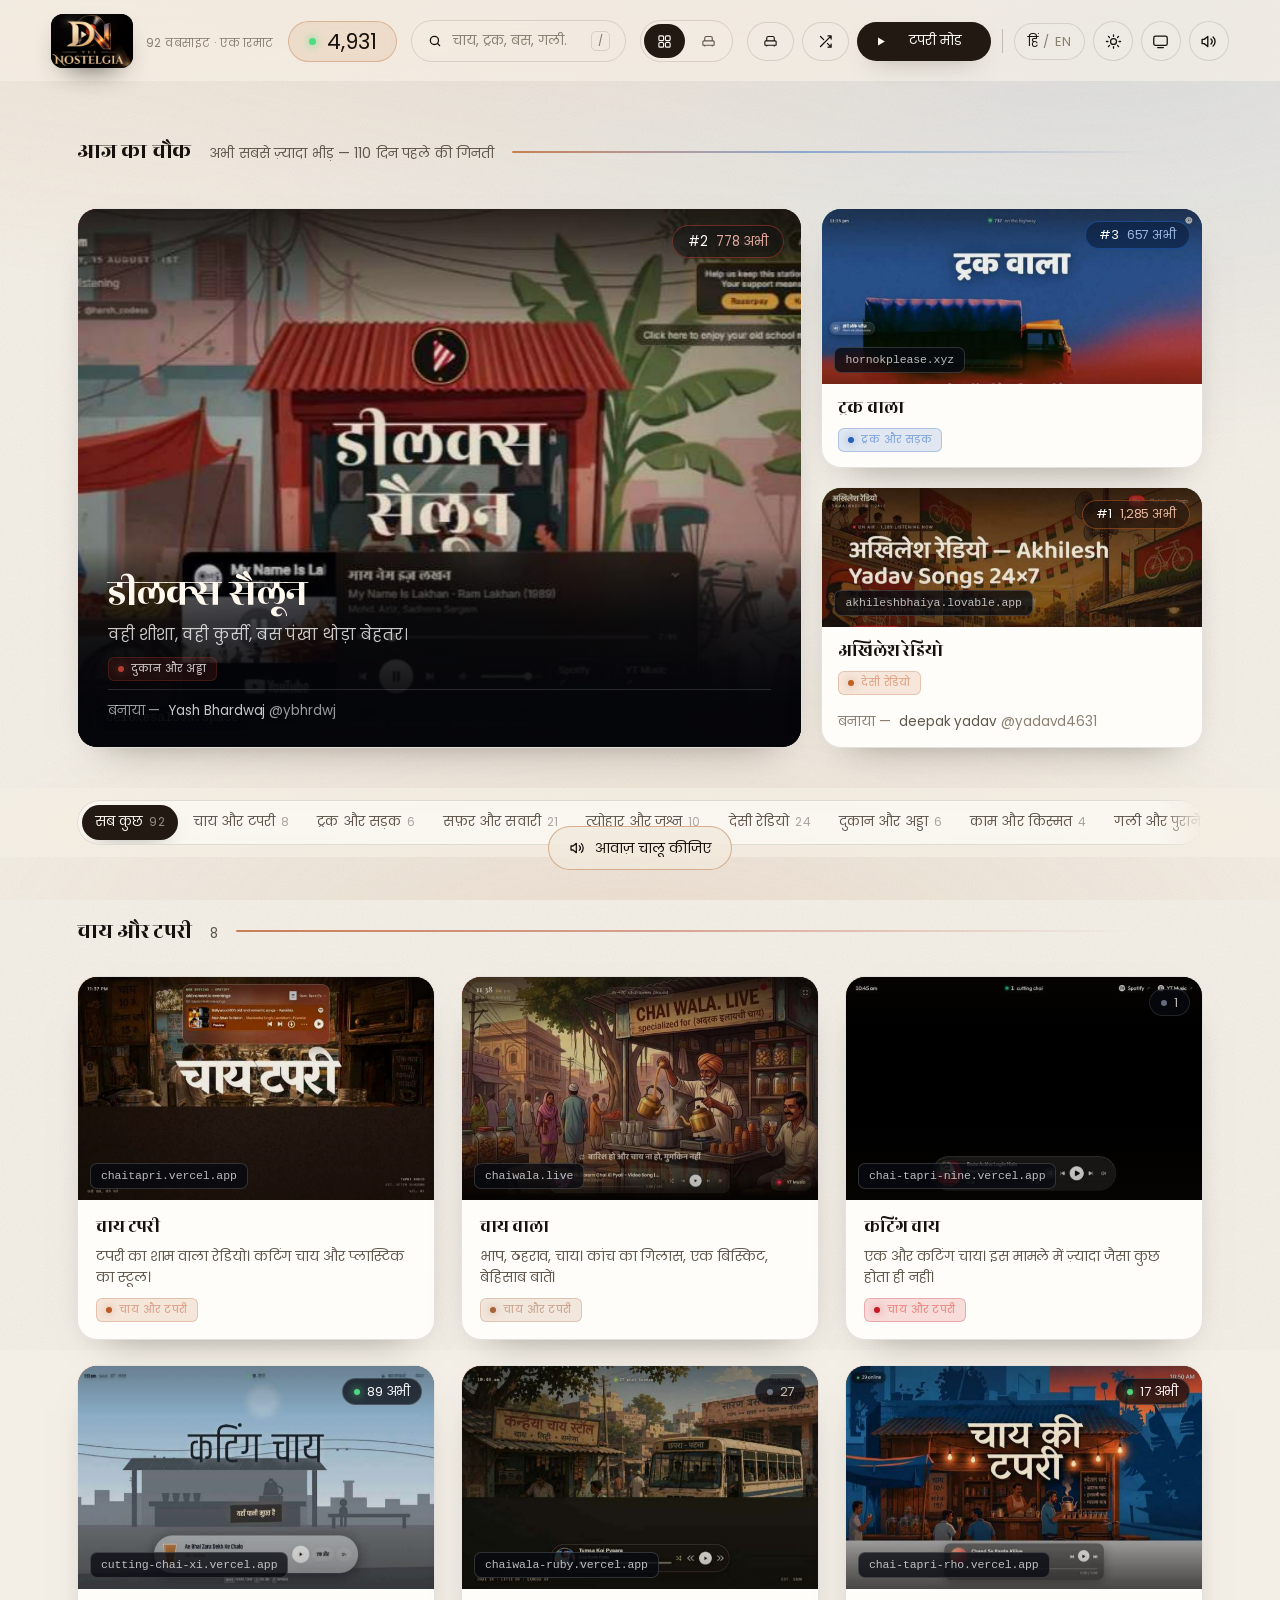
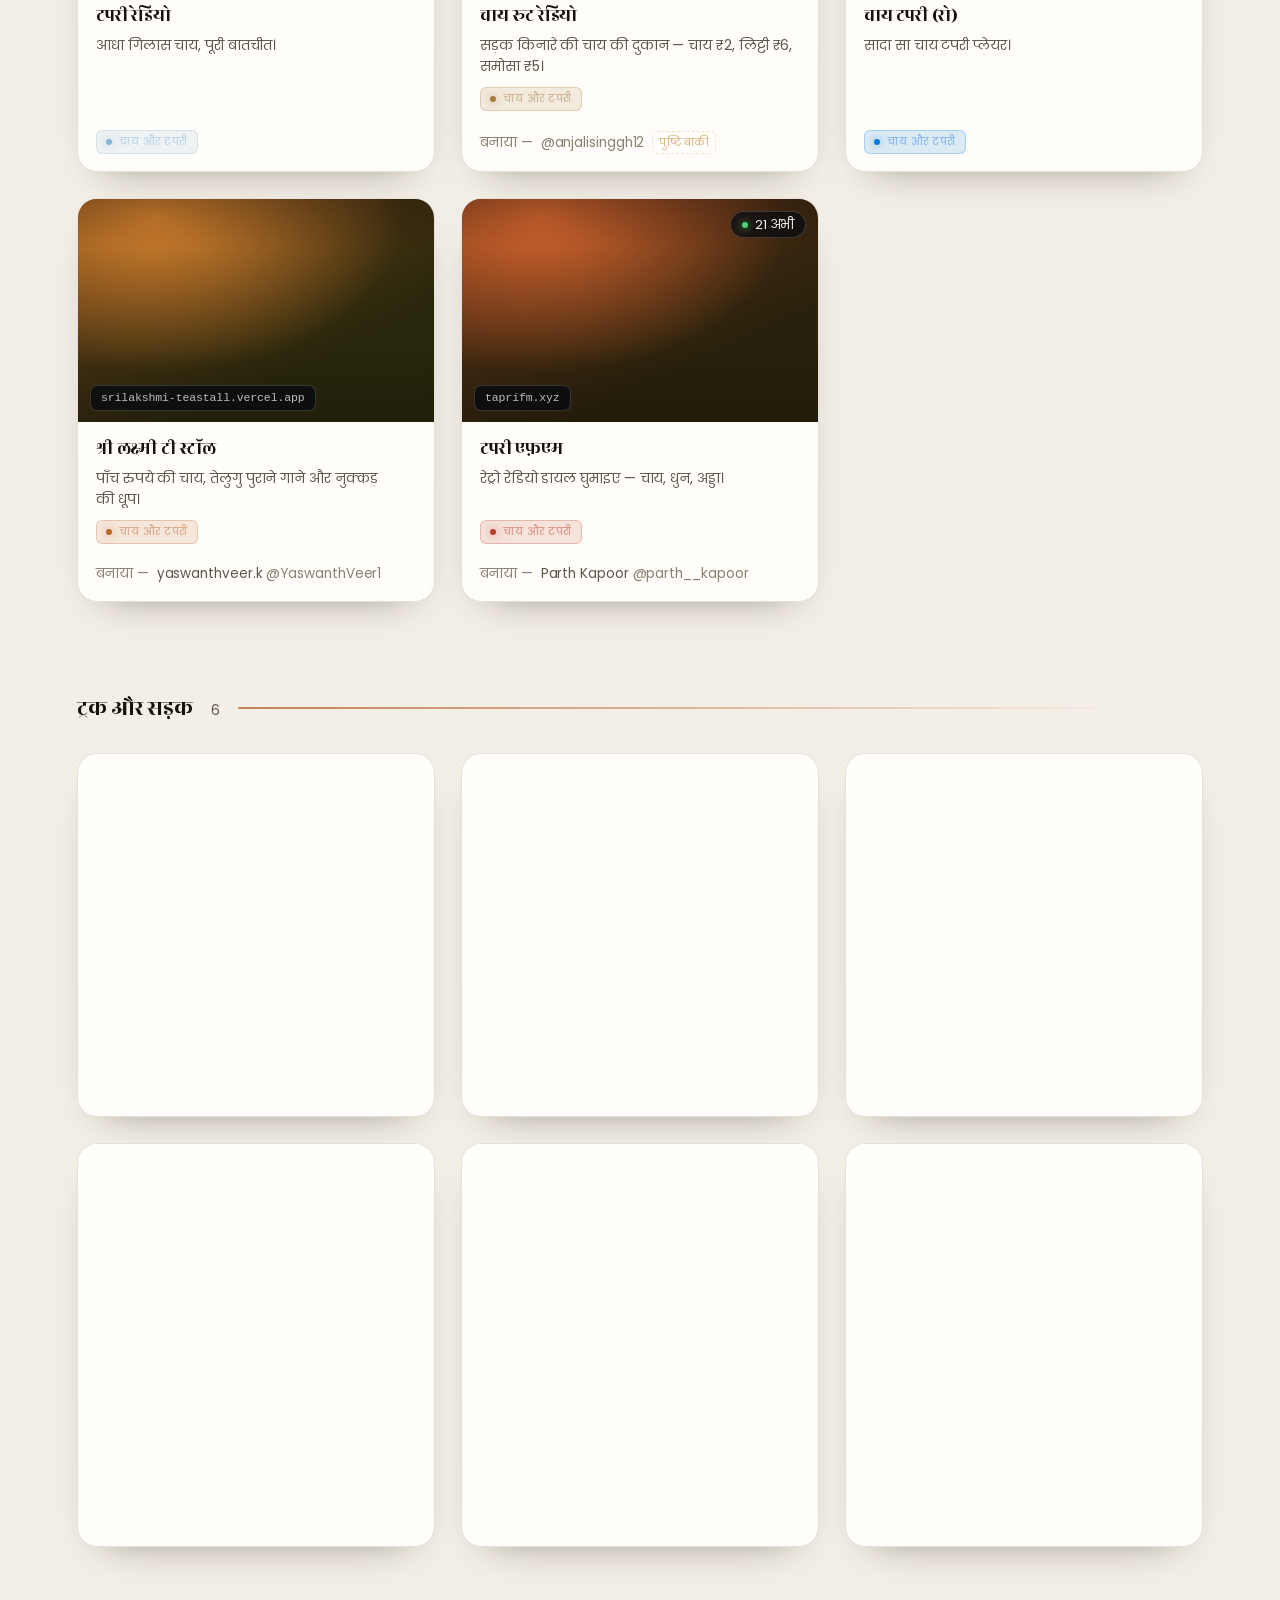
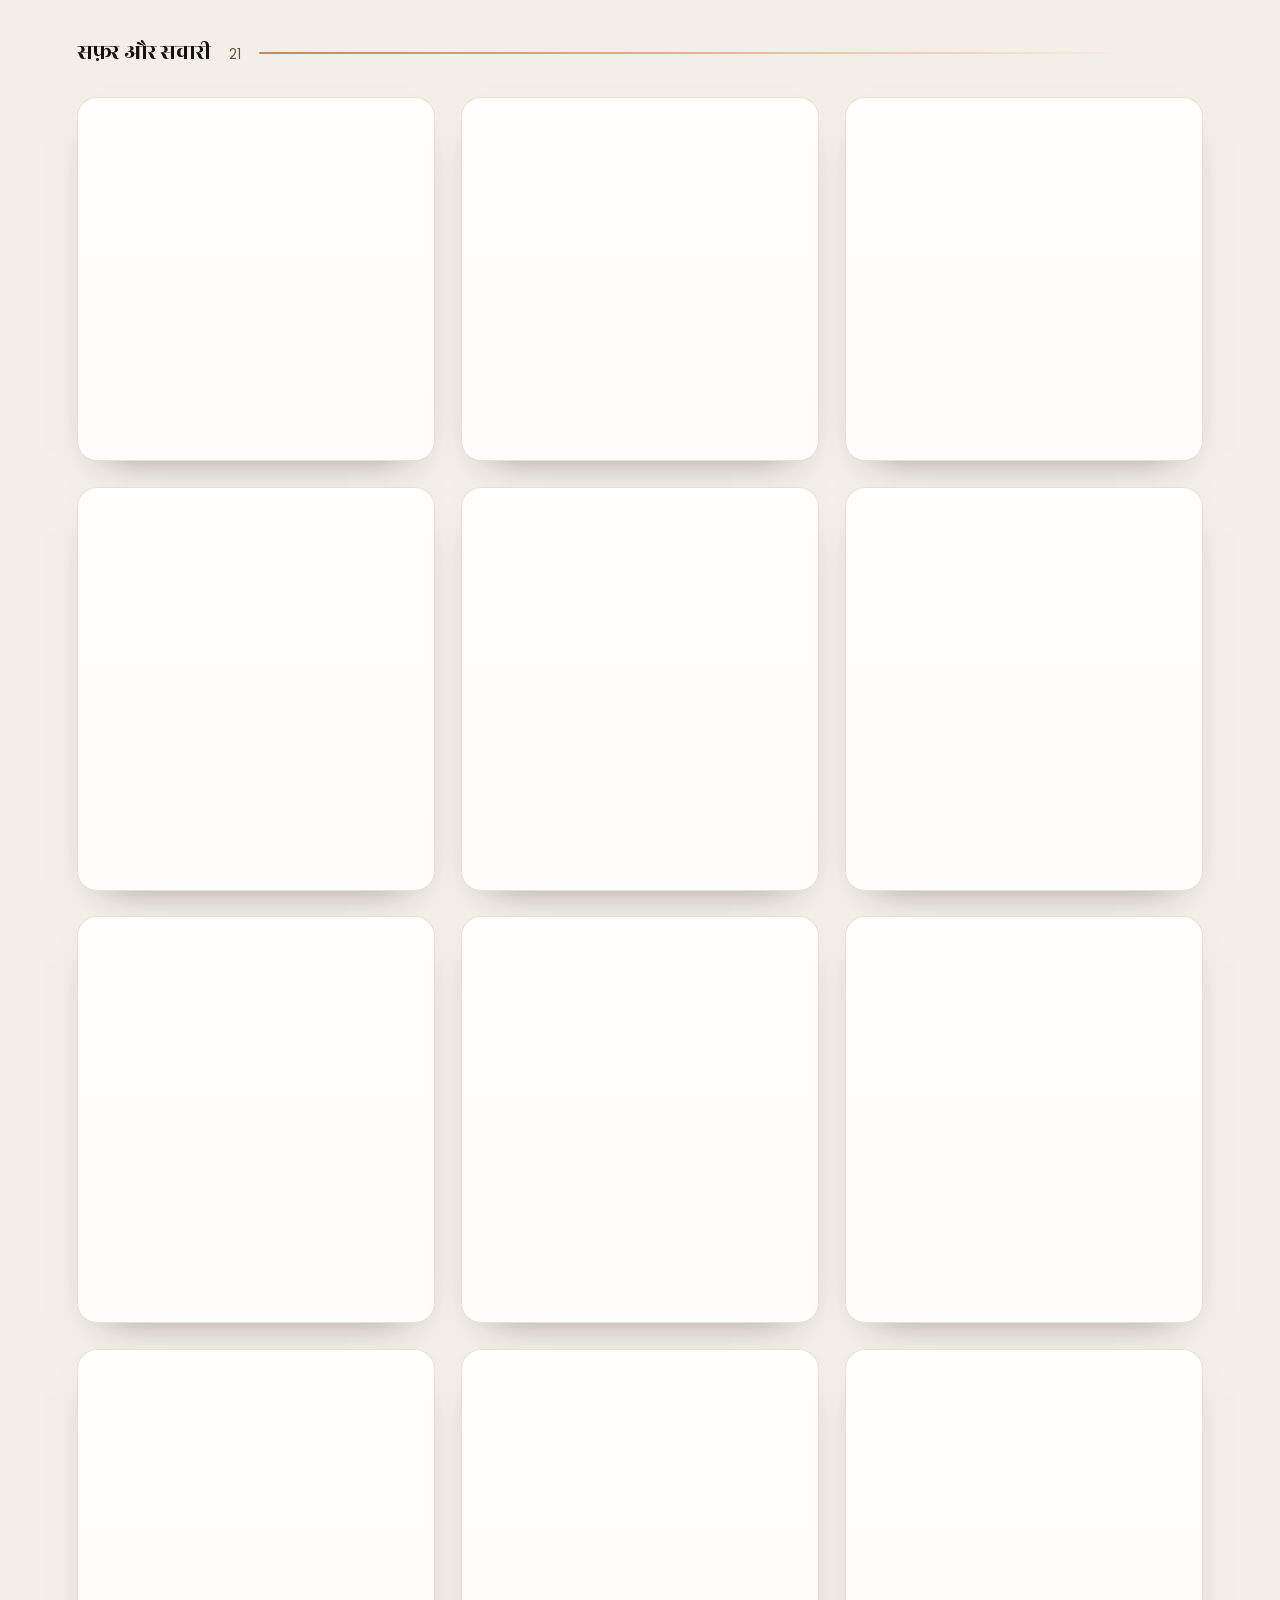
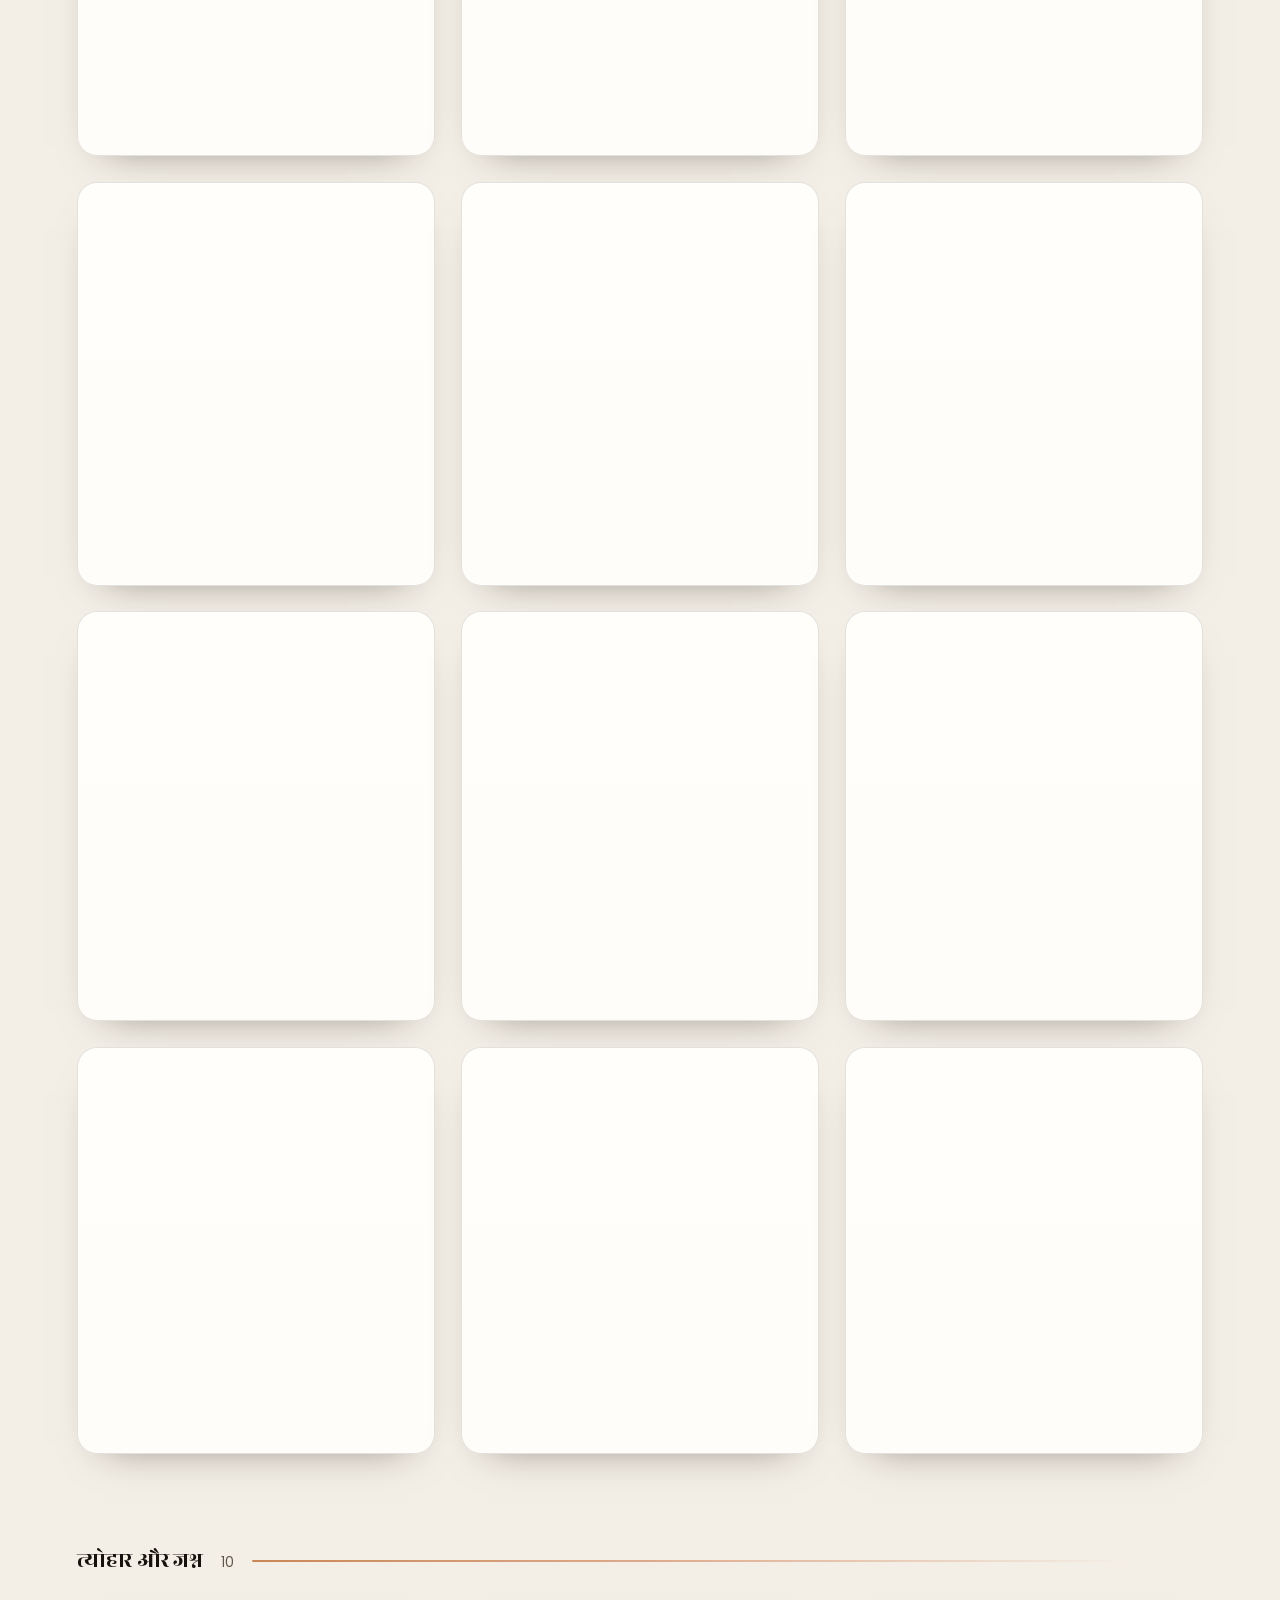
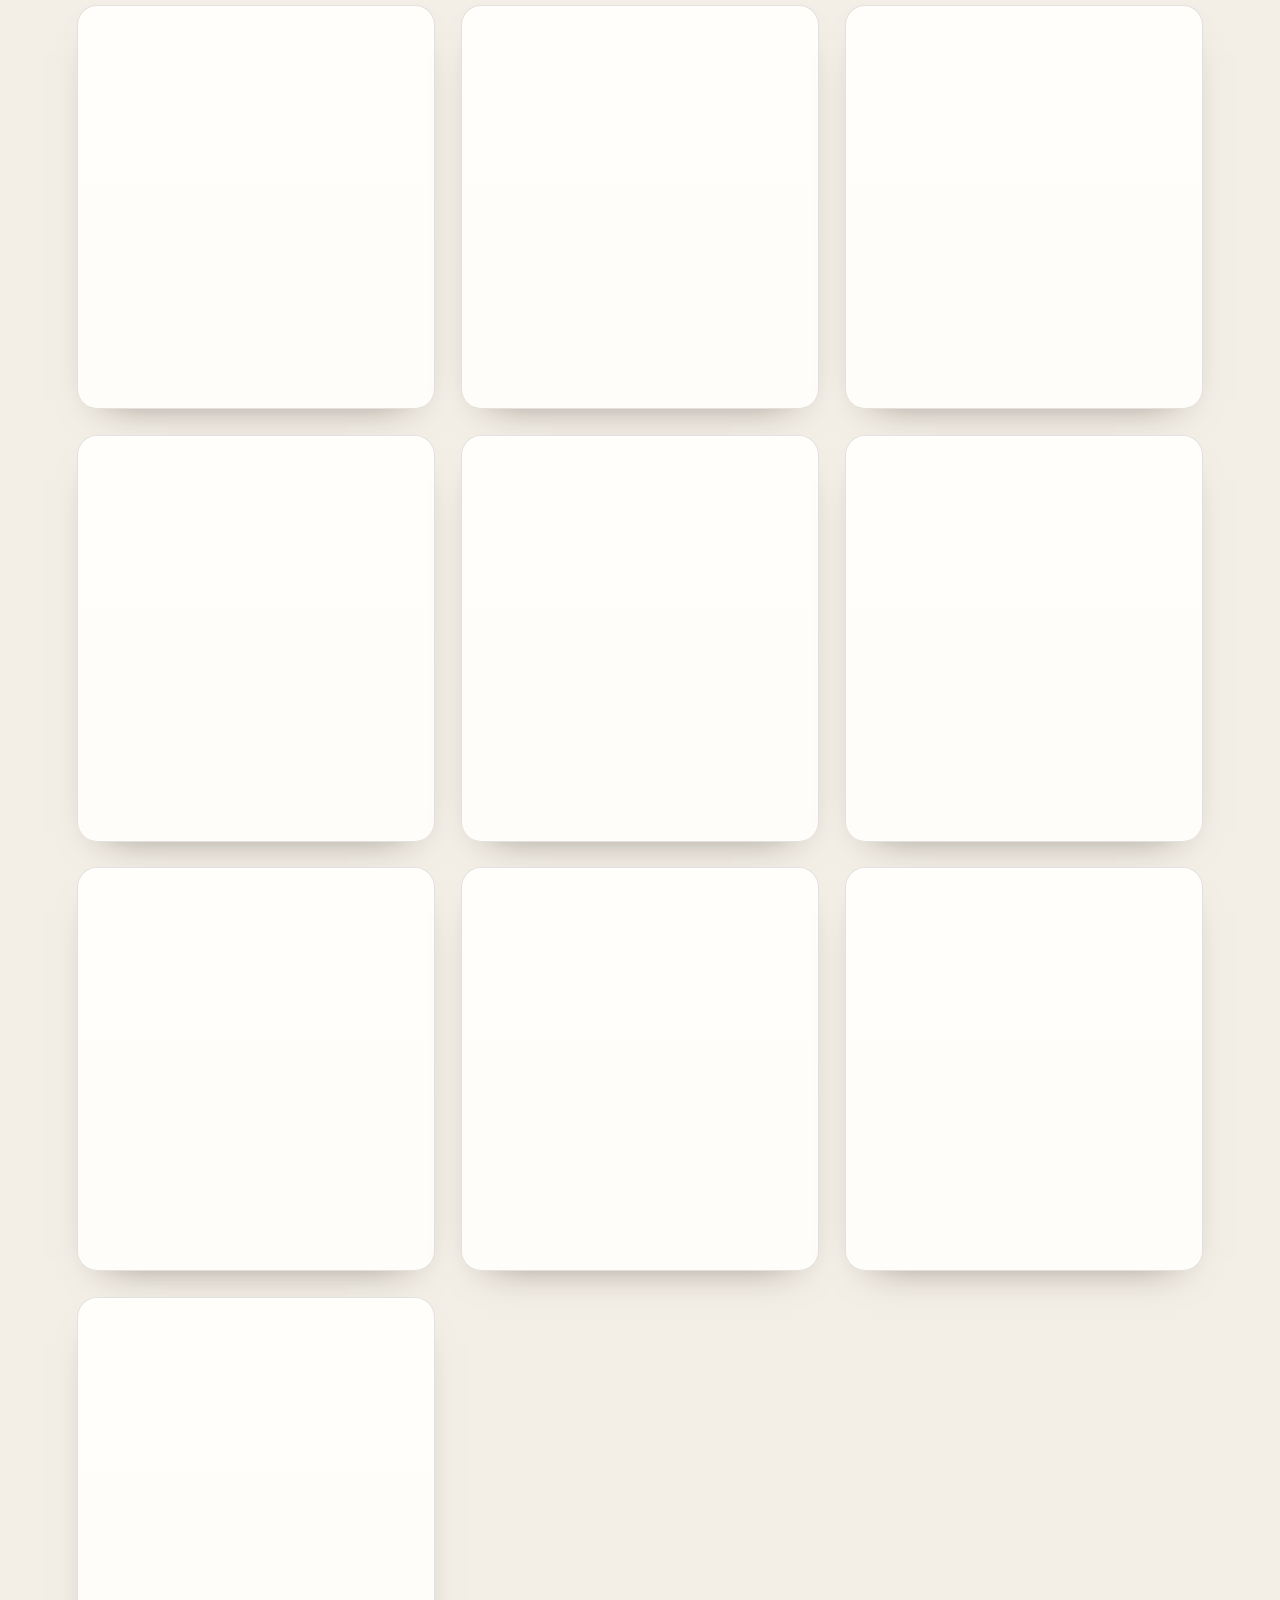
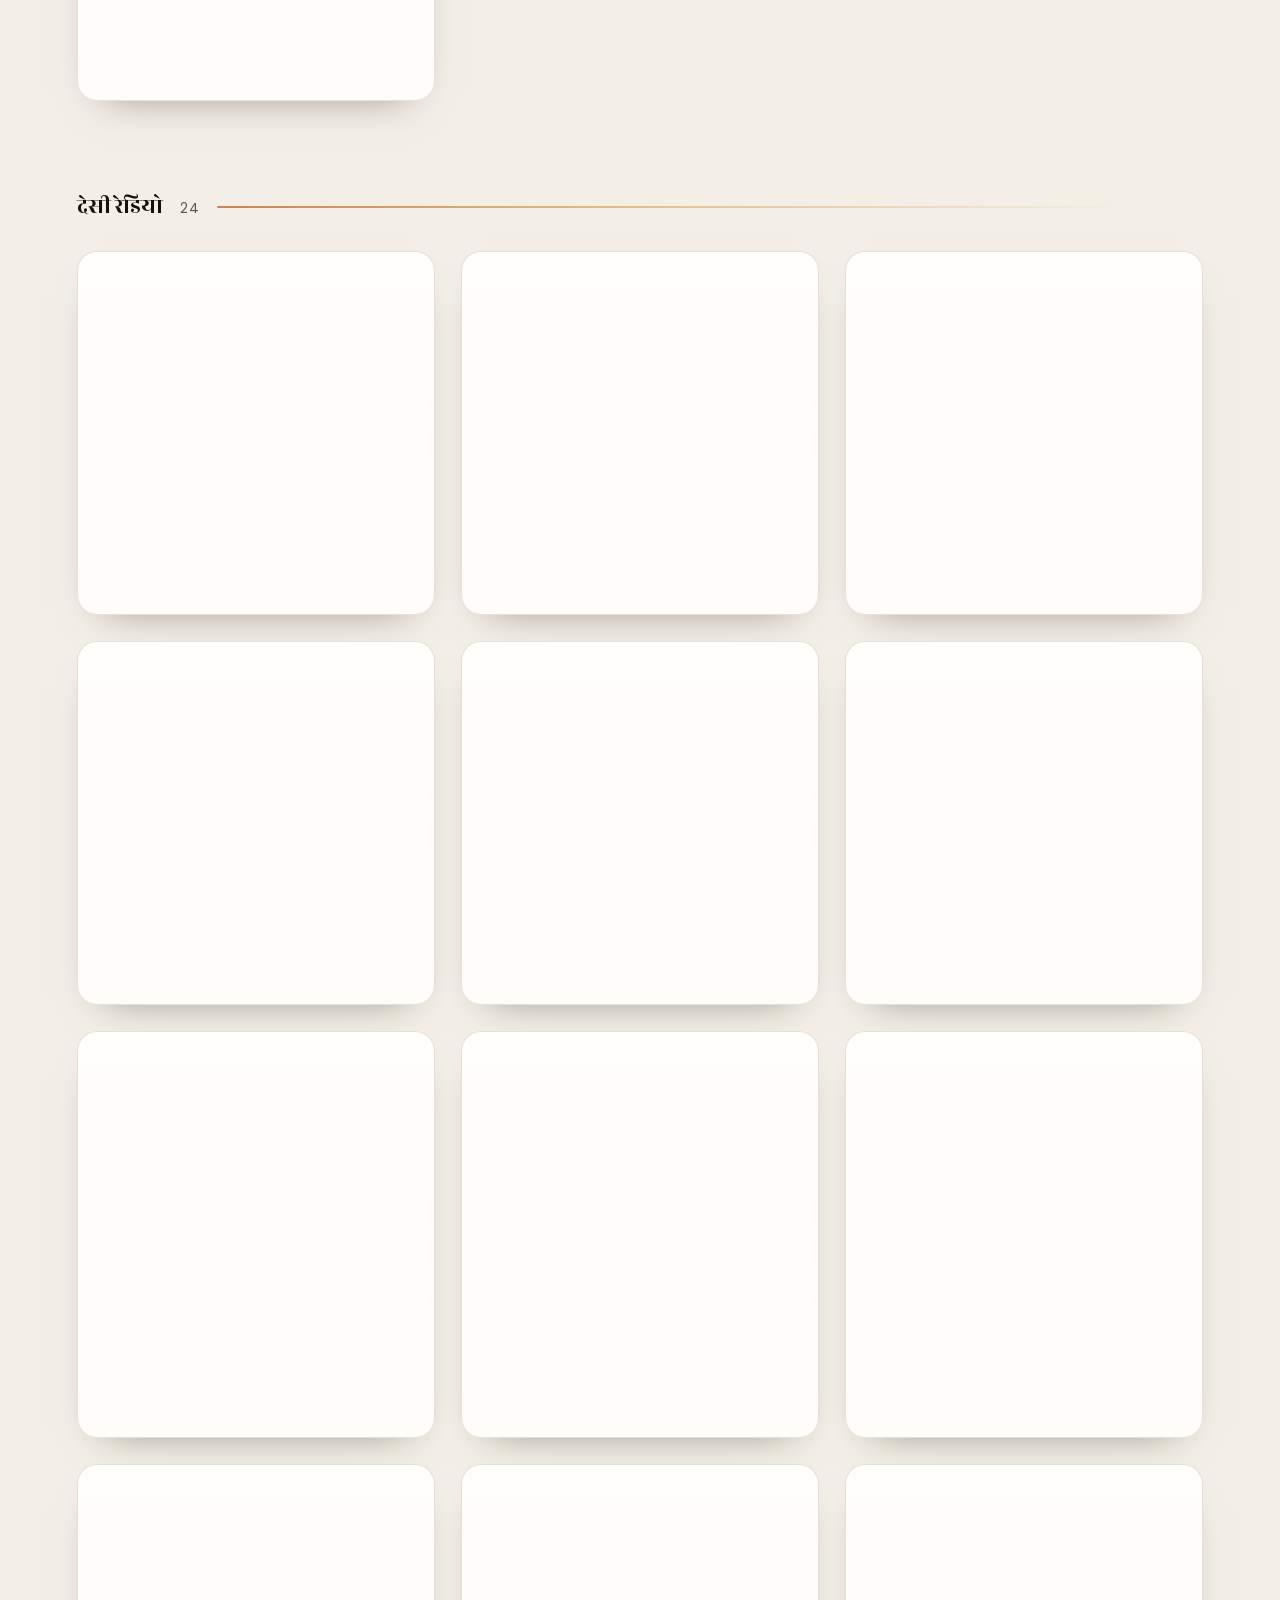
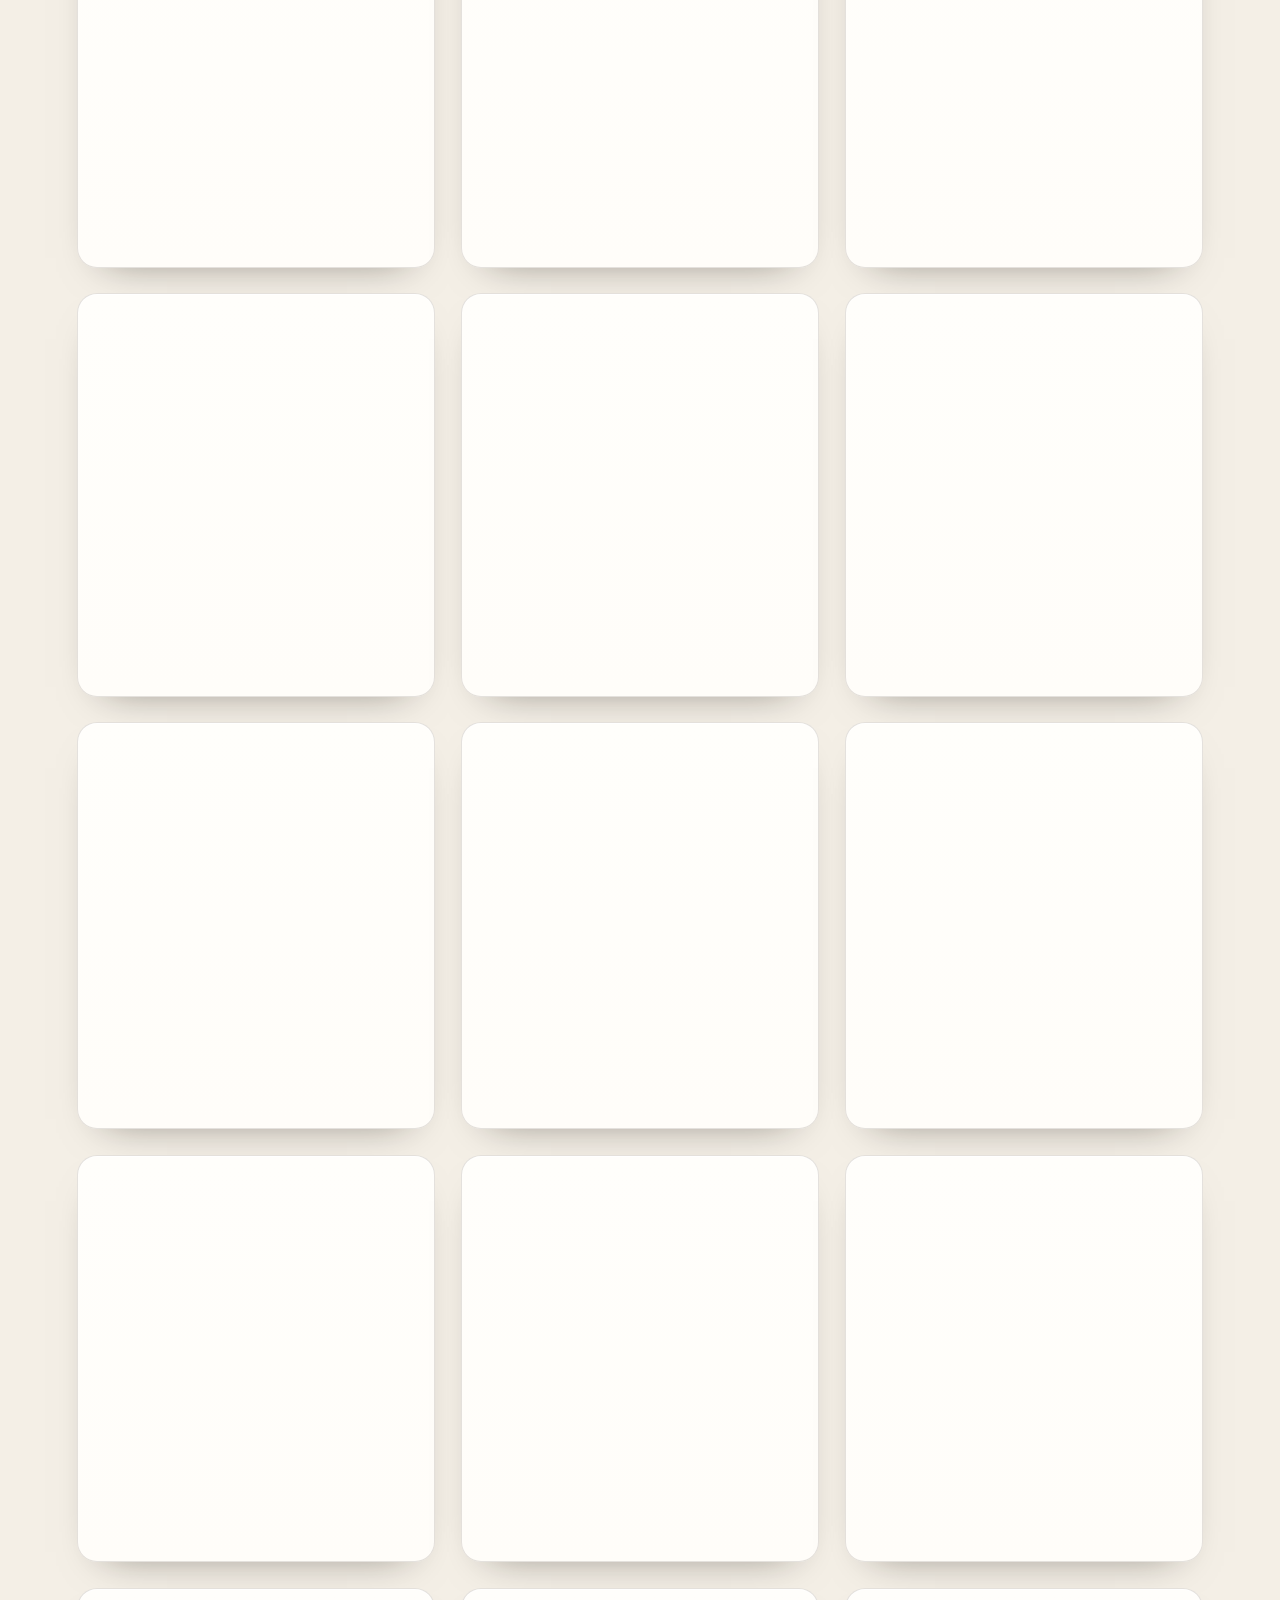
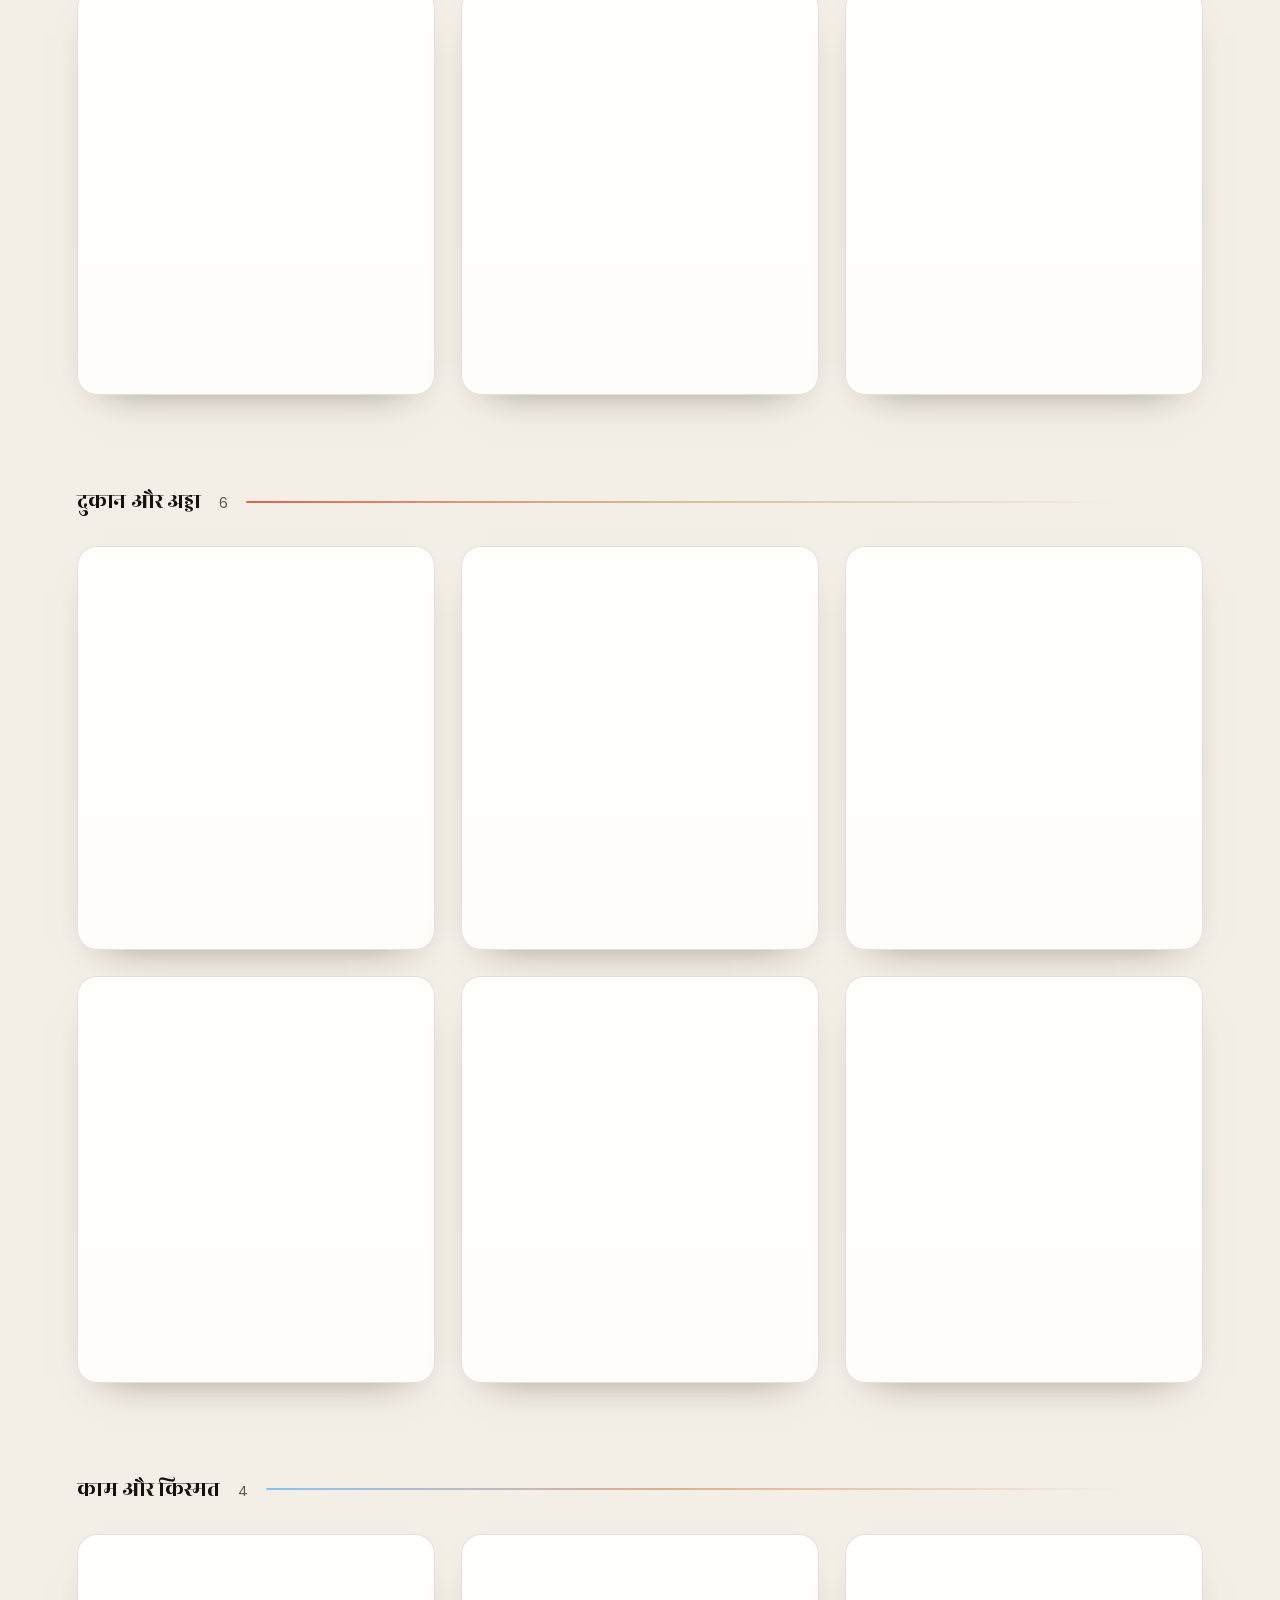
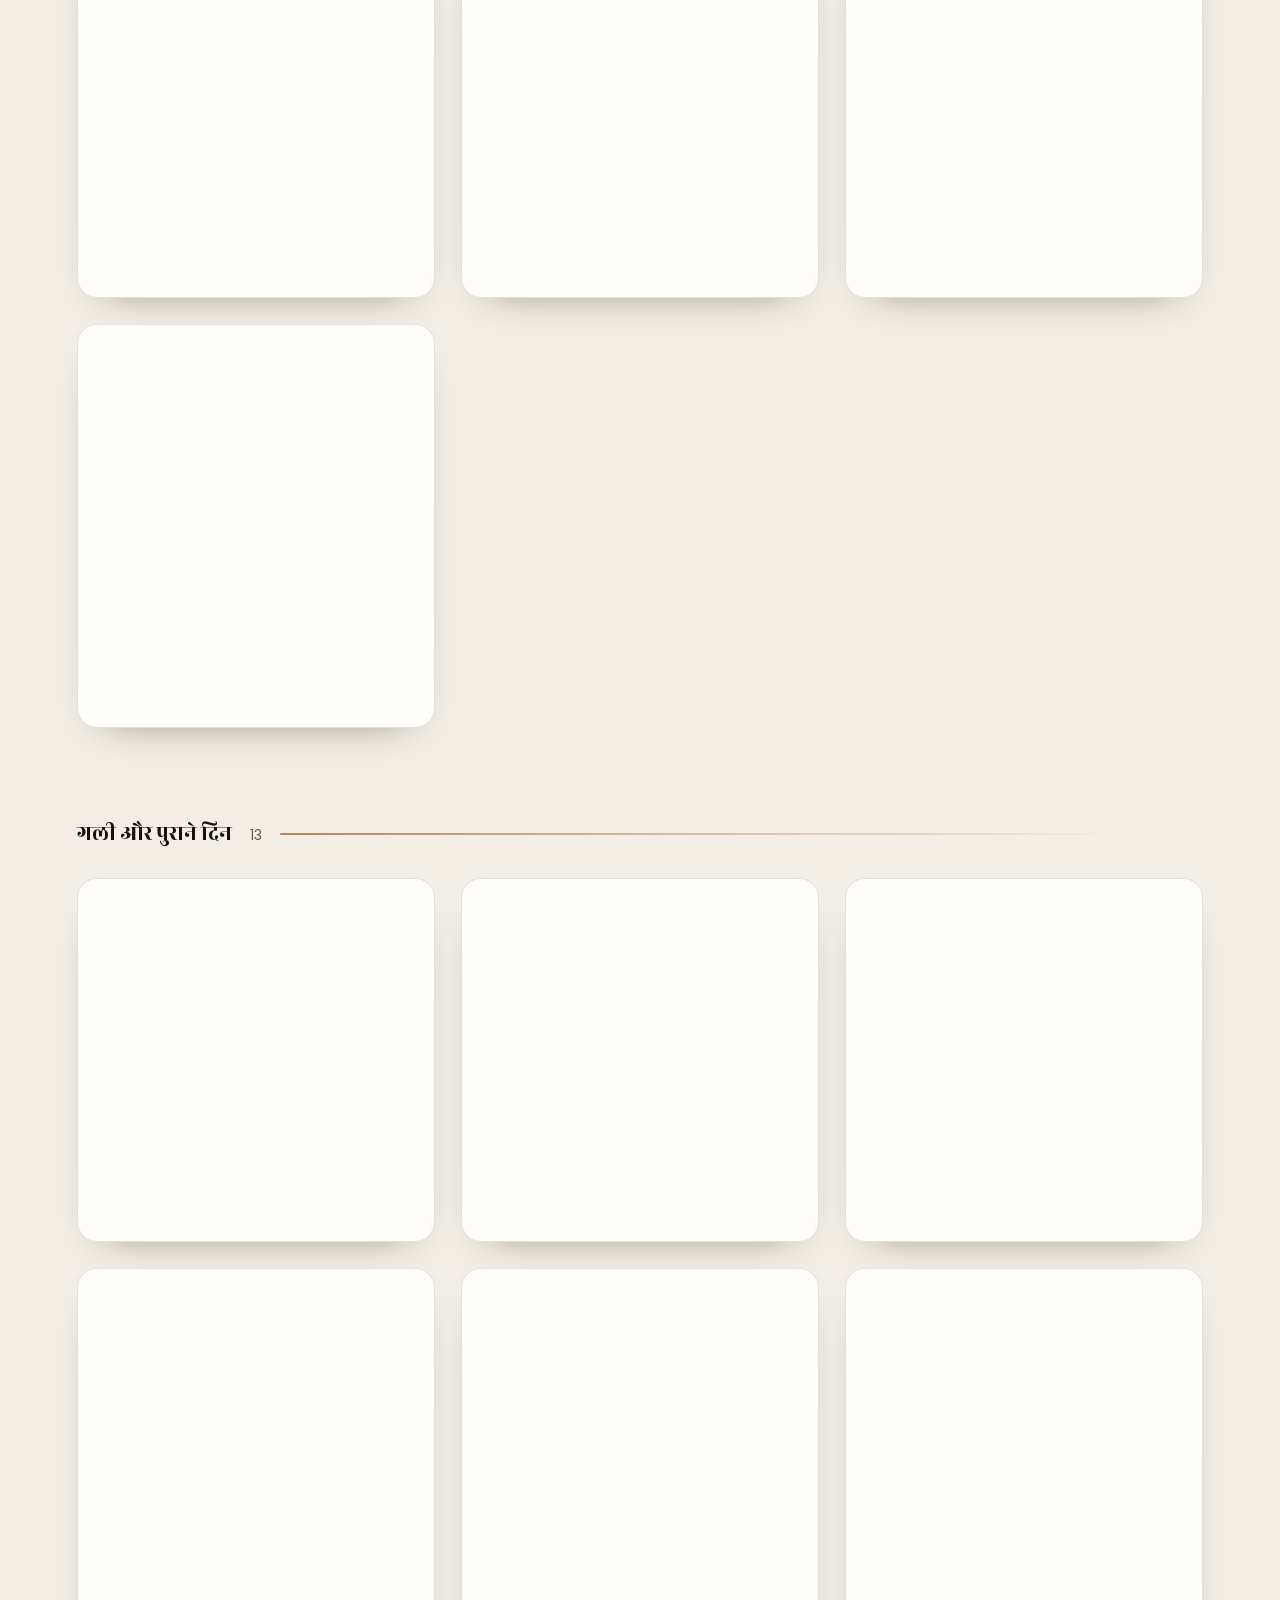
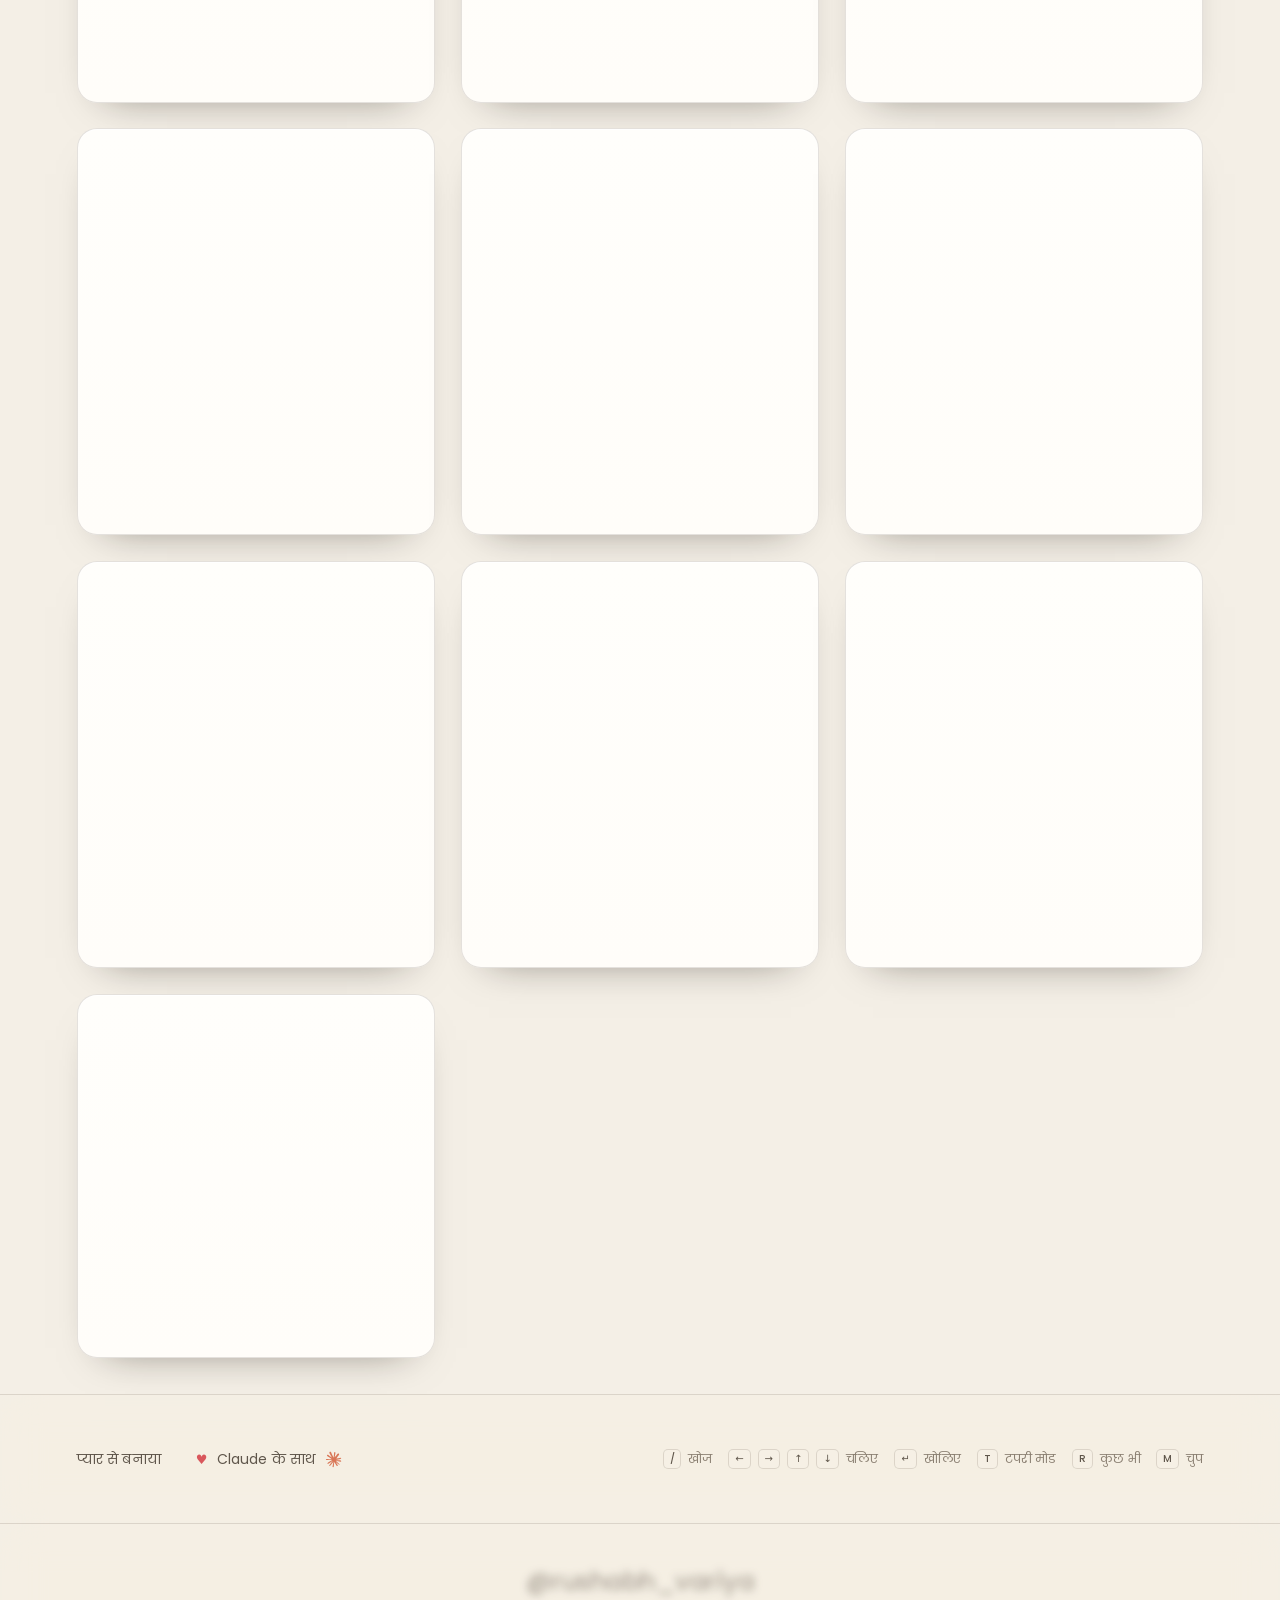
==== index.html @ 671c17d3 "Submissions go straight into the database; six more sites The Add-your-site sheet was a button that " ====
<!doctype html>
<html lang="hi">
<head>
<meta charset="utf-8" />
<meta name="viewport" content="width=device-width, initial-scale=1" />
<meta name="description" content="92 देसी नॉस्टैल्जिया वेबसाइटें — चाय टपरी, ट्रक रेडियो, रोडवेज़ बस, नब्बे के कार्टून — एक ही स्क्रीन पर, असली स्क्रीनशॉट और लाइव भीड़ के साथ।" />
<meta name="theme-color" content="#06070b" media="(prefers-color-scheme: dark)" />
<meta name="theme-color" content="#f4efe6" media="(prefers-color-scheme: light)" />
<link rel="icon" href="/favicon.svg" type="image/svg+xml" />
<link rel="apple-touch-icon" href="/og.png" />
<meta property="og:type" content="website" />
<meta property="og:url" content="https://thechowk.vercel.app/" />
<meta property="og:title" content="देसी नॉस्टैल्जिया आर्काइव · Desi Nostalgia Archive" />
<meta property="og:description" content="92 sites, one screen. Chai tapris, truck radios, roadways buses, 90s cartoons — with real screenshots and how many people are inside each one right now." />
<meta property="og:image" content="https://thechowk.vercel.app/og.png" />
<meta property="og:image:width" content="1200" />
<meta property="og:image:height" content="630" />
<meta name="twitter:card" content="summary_large_image" />
<meta name="twitter:title" content="देसी नॉस्टैल्जिया आर्काइव" />
<meta name="twitter:description" content="92 desi nostalgia sites, one screen — with live crowd counts." />
<meta name="twitter:image" content="https://thechowk.vercel.app/og.png" />
<link rel="canonical" href="https://thechowk.vercel.app/" />
<title>देसी नॉस्टैल्जिया आर्काइव · Desi Nostalgia Archive</title>
<style>
/* Poppins (SIL Open Font License) — geometric UI face, inlined */
@font-face{font-family:"Poppins";font-style:normal;font-weight:400;font-display:swap;src:url([data-uri]) format("woff2");unicode-range:U+0900-097F, U+1CD0-1CF9, U+200C-200D, U+20A8, U+20B9, U+20F0, U+25CC, U+A830-A839, U+A8E0-A8FF, U+11B00-11B09;}
@font-face{font-family:"Poppins";font-style:normal;font-weight:400;font-display:swap;src:url([data-uri]) format("woff2");unicode-range:U+0000-00FF, U+0131, U+0152-0153, U+02BB-02BC, U+02C6, U+02DA, U+02DC, U+0304, U+0308, U+0329, U+2000-206F, U+20AC, U+2122, U+2191, U+2193, U+2212, U+2215, U+FEFF, U+FFFD;}
@font-face{font-family:"Poppins";font-style:normal;font-weight:500;font-display:swap;src:url([data-uri]) format("woff2");unicode-range:U+0900-097F, U+1CD0-1CF9, U+200C-200D, U+20A8, U+20B9, U+20F0, U+25CC, U+A830-A839, U+A8E0-A8FF, U+11B00-11B09;}
@font-face{font-family:"Poppins";font-style:normal;font-weight:500;font-display:swap;src:url([data-uri]) format("woff2");unicode-range:U+0000-00FF, U+0131, U+0152-0153, U+02BB-02BC, U+02C6, U+02DA, U+02DC, U+0304, U+0308, U+0329, U+2000-206F, U+20AC, U+2122, U+2191, U+2193, U+2212, U+2215, U+FEFF, U+FFFD;}

/* Rozha One (SIL Open Font License) — the display face these sites use,
   inlined so the page carries its own typography anywhere it is opened */
@font-face{font-family:"Rozha One";font-style:normal;font-weight:400;font-display:swap;src:url([data-uri]) format("woff2");unicode-range:U+900-97F,U+1CD0-1CF9,U+200C-200D,U+20A8,U+20B9,U+20F0,U+25CC,U+A830-A839,U+A8E0-A8FF,U+11B00-11B09;}
@font-face{font-family:"Rozha One";font-style:normal;font-weight:400;font-display:swap;src:url([data-uri]) format("woff2");unicode-range:U+0-FF,U+131,U+152-153,U+2BB-2BC,U+2C6,U+2DA,U+2DC,U+300-301,U+303-304,U+308-309,U+323,U+329,U+2000-206F,U+20AC,U+2122,U+2191,U+2193,U+2212,U+2215,U+FEFF,U+FFFD;}

/* ============================================================
   DESI NOSTALGIA ARCHIVE — one page, every website
   ============================================================ */

*, *::before, *::after { box-sizing: border-box; }

/* registering the ambient colours as real colour properties is what lets the
   whole room cross-fade between two sites instead of cutting */
@property --amb-a { syntax: "<color>"; inherits: true; initial-value: #b3652d; }
@property --amb-b { syntax: "<color>"; inherits: true; initial-value: #3e69a3; }

:root {
  /* midnight-cinema shell: cool, quiet, so 30 loud Indian websites can be the colour */
  --ink:        #06070b;
  --ink-2:      #0a0c12;
  --surface:    #0e1017;
  --surface-2:  #13161f;
  --line:       rgba(188, 205, 240, .09);
  --line-2:     rgba(188, 205, 240, .17);
  --text:       #edf0f6;
  --muted:      #949cae;
  --faint:      #5f6779;
  --ivory:      #e9dfcc;

  /* the live accent — JS swaps these to the palette of whatever you are pointing at */
  --amb-a:      #b3652d;
  --amb-b:      #3e69a3;
  --accent:     var(--amb-a);

  --img-dim:    .14;   /* how much the resting preview is dimmed */
  --scrim-1:    rgba(4,5,9,.34);
  --scrim-2:    rgba(4,5,9,.46);
  --chip-ink:   #07080c;
  --card-top:   rgba(255,255,255,.045);
  --seat-base:  #171c26;
  --radius:     18px;
  --radius-sm:  12px;
  --shadow-1:   0 1px 0 rgba(255,255,255,.04) inset, 0 18px 40px -24px rgba(0,0,0,.9);
  --shadow-2:   0 1px 0 rgba(255,255,255,.06) inset, 0 40px 80px -32px rgba(0,0,0,1);
  /* one voice for the whole page — the same display face the sites themselves use */
  --sans: "Poppins", "Nirmala UI", "Noto Sans Devanagari", system-ui, sans-serif;
  --serif: "Rozha One", "Nirmala UI", "Noto Serif Devanagari", Georgia, serif;
  --body: "Poppins", "Nirmala UI", system-ui, sans-serif;
  --ease: cubic-bezier(.2, .7, .25, 1);
  --pad: clamp(22px, 6vw, 128px);
  --max: 1680px;
  /* keeps header, hero, toolbar, grid and footer on one optical margin at any width */
  --gutter: max(var(--pad), calc((100% - var(--max)) / 2 + var(--pad)));
}

/* ---------- दिन (day): a printed-paper reading of the same archive ---------- */
:root[data-mode="light"] {
  --ink:        #f4efe6;
  --ink-2:      #efe8dc;
  --surface:    #fffdf9;
  --surface-2:  #fffefb;
  --line:       rgba(46, 34, 22, .13);
  --line-2:     rgba(46, 34, 22, .24);
  --text:       #16110c;
  --muted:      #5f564b;
  --faint:      #8a7f71;
  --ivory:      #221a12;
  --img-dim:    .03;
  --scrim-1:    rgba(20,14,8,.20);
  --scrim-2:    rgba(20,14,8,.26);
  --chip-ink:   #fdfaf4;
  --card-top:   rgba(255,255,255,.9);
  --amb-op:     .13;
  --seat-base:  #e3d9ca;
}
@media (prefers-color-scheme: light) {
  :root:not([data-mode="dark"]) {
    --ink:        #f4efe6;
    --ink-2:      #efe8dc;
    --surface:    #fffdf9;
    --surface-2:  #fffefb;
    --line:       rgba(46, 34, 22, .13);
    --line-2:     rgba(46, 34, 22, .24);
    --text:       #16110c;
    --muted:      #5f564b;
    --faint:      #8a7f71;
    --ivory:      #221a12;
    --img-dim:    .06;
    --scrim-1:    rgba(20,14,8,.28);
    --scrim-2:    rgba(20,14,8,.30);
    --chip-ink:   #fdfaf4;
    --card-top:   rgba(255,255,255,.9);
    --amb-op:     .13;
    --seat-base:  #e3d9ca;
  }
}

html { scroll-behavior: auto; }
html.ready { scroll-behavior: smooth; }

body {
  margin: 0;
  background: var(--ink);
  color: var(--text);
  font-family: var(--sans);
  -webkit-font-smoothing: antialiased;
  overflow-x: hidden;
  min-height: 100vh;
  transition: --amb-a .95s var(--ease), --amb-b .95s var(--ease);
  font-synthesis: none;
  letter-spacing: -.005em;
}

/* ambient light — cross-fades to the colours of the site under your cursor */
body::before {
  content: "";
  position: fixed; inset: 0; z-index: 0; pointer-events: none;
  background:
    radial-gradient(130% 78% at 22% -14%, var(--amb-a), transparent 60%),
    radial-gradient(120% 74% at 86% 4%, var(--amb-b), transparent 62%),
    radial-gradient(90% 60% at 50% 108%, var(--amb-a), transparent 66%);
  opacity: var(--amb-op, .24);
  transition: background 1.1s var(--ease), opacity .9s var(--ease);
}
body.lit::before { opacity: calc(var(--amb-op, .24) + .1); }
body::after {
  content: "";
  position: fixed; inset: -50%; z-index: 0; pointer-events: none;
  opacity: .22;
  background-image: url("data:image/svg+xml;utf8,<svg xmlns='http://www.w3.org/2000/svg' width='220' height='220'><filter id='n'><feTurbulence type='fractalNoise' baseFrequency='.85' numOctaves='3' stitchTiles='stitch'/><feColorMatrix type='saturate' values='0'/></filter><rect width='220' height='220' filter='url(%23n)' opacity='.55'/></svg>");
}

/* ---------- scroll progress ---------- */
#progress {
  position: fixed; top: 0; left: 0; height: 2px; width: 100%;
  transform: scaleX(0); transform-origin: 0 50%;
  background: linear-gradient(90deg, var(--amb-a), var(--amb-b));
  z-index: 90; will-change: transform;
  box-shadow: 0 0 18px var(--amb-a);
}

/* ---------- masthead ---------- */
header {
  position: sticky; top: 0; z-index: 60;
  background: color-mix(in srgb, var(--ink) 72%, transparent);
  backdrop-filter: blur(22px) saturate(160%);
  -webkit-backdrop-filter: blur(22px) saturate(160%);
  border-bottom: 1px solid transparent;
  transition: border-color .4s var(--ease), background .4s var(--ease);
}
header::after {
  content: ""; position: absolute; left: 0; right: 0; bottom: -1px; height: 1px;
  background: linear-gradient(90deg, transparent, var(--amb-a), var(--amb-b), transparent);
  opacity: 0; transition: opacity .5s var(--ease); pointer-events: none;
}
header.stuck { border-bottom-color: var(--line); }
header.stuck::after { opacity: .5; }

.bar-main {
  display: flex; align-items: center; gap: 14px;
  flex-wrap: wrap; row-gap: 10px;
  padding: 14px clamp(20px, 4vw, 96px) 12px;
  transition: padding .35s var(--ease);
}
header.stuck .bar-main { padding-top: 9px; padding-bottom: 8px; }

.brand { display: flex; align-items: center; gap: 13px; min-width: 0; flex: none; text-decoration: none; color: inherit; }
.logo {
  height: 54px; width: auto; display: block; flex: none;
  border-radius: 12px; background: #07080c;
  box-shadow: 0 0 0 1px rgba(255,255,255,.09) inset, 0 12px 30px -16px rgba(0,0,0,.9);
  transition: height .35s var(--ease), transform .3s var(--ease);
}
.brand:hover .logo { transform: translateY(-1px); }
header.stuck .logo { height: 42px; }
.brand i {
  font: 400 11.5px/1 var(--sans); font-style: normal; letter-spacing: .04em;
  color: var(--faint); display: block; margin-top: 6px; overflow: hidden;
  transition: opacity .3s var(--ease), height .3s var(--ease), margin .3s var(--ease);
}
header.stuck .brand i { opacity: 0; height: 0; margin-top: 0; }

/* live total — the one number nobody else in this trend has */
.ticker {
  flex: 0 1 auto; min-width: 0; margin: 0 auto; display: flex; align-items: baseline; gap: 11px;
  padding: 9px 20px; border-radius: 999px; white-space: nowrap; cursor: default;
  border: 1px solid color-mix(in srgb, var(--amb-a) 34%, transparent);
  background: color-mix(in srgb, var(--amb-a) 12%, transparent);
  backdrop-filter: blur(14px) saturate(150%); -webkit-backdrop-filter: blur(14px) saturate(150%);
  transition: border-color .9s var(--ease), background .9s var(--ease);
}
.ticker .pip {
  width: 7px; height: 7px; border-radius: 50%; background: #4ade80; align-self: center;
  box-shadow: 0 0 10px #4ade80; animation: pulse 2.6s var(--ease) infinite;
}
.tick-num {
  font: 400 21px/1 var(--sans); font-variant-numeric: tabular-nums; color: var(--text);
  display: inline-block; text-align: right;
}
.tick-label { font: 400 13px/1 var(--sans); color: var(--muted); }
@media (max-width: 1240px) { .tick-label { display: none; } }
@media (max-width: 900px)  { .ticker { display: none; } }

.bi { display: inline-grid; }
.bi > b { grid-area: 1 / 1; font-weight: inherit; white-space: nowrap; }
html[lang="hi"] .bi > b[lang="en"], html[lang="en"] .bi > b[lang="hi"] { visibility: hidden; }
.top-actions { display: flex; align-items: center; gap: 8px; flex: none; flex-wrap: nowrap; }
/* our own count, measured rather than scraped */
.here {
  display: flex; align-items: baseline; gap: 8px; flex: none; white-space: nowrap;
  padding: 8px 14px; border-radius: 999px;
  border: 1px solid color-mix(in srgb, #4ade80 34%, transparent);
  background: color-mix(in srgb, #4ade80 10%, transparent);
}
.here .pip {
  width: 6px; height: 6px; border-radius: 50%; background: #4ade80; align-self: center;
  box-shadow: 0 0 8px #4ade80; animation: pulse 2.6s var(--ease) infinite;
}
@media (max-width: 1240px) { .here-label { display: none; } }
@media (max-width: 820px)  { .here { display: none !important; } }
.bar-main .search { flex: 1 1 200px; min-width: 0; margin-left: auto; }
.bar-main .search input { width: 100%; min-width: 0; }
.bar-main .viewtog { flex: none; }
.act-sep { width: 1px; height: 24px; background: var(--line-2); margin: 0 3px; flex: none; }
@media (max-width: 1860px) { .viewtog .lbl { display: none; } .vbtn { padding: 9px 11px; } }
@media (max-width: 1660px) { #shuffle .lbl, #submitbtn .lbl { display: none; } }
@media (max-width: 1520px) { .tick-label { display: none; } }
@media (max-width: 1180px) { .bar-main .search { order: 9; flex: 1 1 100%; margin-left: 0; } .ticker { margin-left: 0; } }
@media (max-width: 980px)  { .ticker { display: none; } #tvbtn .lbl { display: none; } }
@media (max-width: 900px)  { .act-sep { display: none; } .vbtn { min-height: 40px; } .btn.icon { width: 42px; height: 42px; } }
@media (max-width: 900px) { .act-sep { display: none; } }

.btn {
  appearance: none; border: 1px solid var(--line); background: rgba(255,255,255,.035);
  color: var(--text); font: 400 13.5px/1 var(--sans); letter-spacing: .01em;
  padding: 11px 15px; border-radius: 999px; cursor: pointer;
  display: inline-flex; align-items: center; gap: 8px; white-space: nowrap;
  transition: background .22s var(--ease), border-color .22s var(--ease), color .22s var(--ease), box-shadow .22s var(--ease);
}
.btn svg { width: 15px; height: 15px; flex: none; }
.btn:hover { background: rgba(255,255,255,.085); border-color: var(--line-2); }
.btn:active { background: rgba(255,255,255,.13); }
.btn:focus-visible { outline: 2px solid var(--ivory); outline-offset: 2px; }
.btn.primary {
  background: var(--ivory); border-color: transparent; color: var(--chip-ink);
  box-shadow: 0 10px 26px -16px color-mix(in srgb, var(--ivory) 75%, transparent);
}
.btn.primary:hover { background: color-mix(in srgb, var(--ivory) 88%, var(--text)); }
.btn.icon { padding: 0; width: 40px; height: 40px; justify-content: center; }
.btn.icon svg { width: 17px; height: 17px; }
.btn.icon .cross { opacity: 0; transition: opacity .2s var(--ease); }
.btn.icon.muted .wave { opacity: 0; }
.btn.icon.muted .cross { opacity: 1; }
.btn.icon.muted { color: var(--faint); }
#livebtn .lv-off { opacity: 0; transition: opacity .2s var(--ease); }
#livebtn.off .lv-off { opacity: 1; }
#livebtn.off { color: var(--faint); }
.btn.lang { padding: 11px 13px; gap: 5px; font-size: 13px; }
.btn.lang .sep { color: var(--faint); }
.btn.lang .off { color: var(--faint); }
.btn.lang .on { color: var(--text); }

/* one tap to let the browser make sound — it will not allow it before that */
.unlock {
  position: fixed; left: 50%; bottom: 30px; translate: -50% 0; z-index: 120;
  display: inline-flex; align-items: center; gap: 10px; cursor: pointer;
  padding: 13px 20px; border-radius: 999px;
  border: 1px solid color-mix(in srgb, var(--amb-a) 45%, transparent);
  background: color-mix(in srgb, var(--ink-2) 70%, transparent);
  backdrop-filter: blur(16px) saturate(150%); -webkit-backdrop-filter: blur(16px) saturate(150%);
  box-shadow: 0 24px 60px -26px rgba(0,0,0,.9);
  font: 400 14px/1 var(--sans); color: var(--text);
  animation: unlockIn .6s var(--ease) .9s both;
}
.unlock svg { width: 16px; height: 16px; }
.unlock:hover { border-color: color-mix(in srgb, var(--amb-a) 75%, transparent); }
.unlock.gone { animation: unlockOut .45s var(--ease) forwards; pointer-events: none; }
@keyframes unlockIn { from { opacity: 0; translate: -50% 14px; } to { opacity: 1; translate: -50% 0; } }
@keyframes unlockOut { to { opacity: 0; translate: -50% 10px; } }



/* icons that morph on hover — spring in, spring out */
.morph { position: relative; width: 16px; height: 16px; flex: none; display: grid; place-items: center; cursor: pointer; }
.morph svg { grid-area: 1 / 1; width: 16px; height: 16px; transition: opacity .18s var(--ease), transform .34s cubic-bezier(.34, 1.56, .64, 1); }
.morph .m-b { opacity: 0; transform: scale(.5); }
.morph .m-a { opacity: 1; transform: scale(1); }
.search:hover .morph .m-a, .search:focus-within .morph .m-a,
.btn.icon:hover .morph .m-a { opacity: 0; transform: scale(.5); }
.search:hover .morph .m-b, .search:focus-within .morph .m-b,
.btn.icon:hover .morph .m-b { opacity: 1; transform: scale(1); }
/* in day mode the pair is reversed: sun showing, moon on hover */
.search .morph:hover { color: var(--text); }
.btn:active .morph svg, .search .morph:active svg { transform: scale(.92); }
:root[data-mode="light"] #theme .morph .m-a { opacity: 0; transform: scale(.5); }
:root[data-mode="light"] #theme .morph .m-b { opacity: 1; transform: scale(1); }
:root[data-mode="light"] #theme:hover .morph .m-a { opacity: 1; transform: scale(1); }
:root[data-mode="light"] #theme:hover .morph .m-b { opacity: 0; transform: scale(.5); }
@media (prefers-color-scheme: light) {
  :root:not([data-mode="dark"]) #theme .morph .m-a { opacity: 0; transform: scale(.5); }
  :root:not([data-mode="dark"]) #theme .morph .m-b { opacity: 1; transform: scale(1); }
  :root:not([data-mode="dark"]) #theme:hover .morph .m-a { opacity: 1; transform: scale(1); }
  :root:not([data-mode="dark"]) #theme:hover .morph .m-b { opacity: 0; transform: scale(.5); }
}

/* ---------- filter rail: sits under the chowk, sticks as you scroll ---------- */
.bar-rail {
  position: sticky; top: 66px; z-index: 45;
  display: flex; align-items: center; gap: 16px; justify-content: center;
  margin: clamp(30px, 4vh, 54px) 0 4px;
  padding: 12px var(--gutter);
  background: color-mix(in srgb, var(--ink) 68%, transparent);
  backdrop-filter: blur(20px) saturate(160%);
  -webkit-backdrop-filter: blur(20px) saturate(160%);
}
.rail {
  position: relative; display: flex; align-items: center; gap: 2px;
  padding: 4px; border-radius: 999px;
  border: 1px solid var(--line);
  background: color-mix(in srgb, var(--surface) 55%, transparent);
  backdrop-filter: blur(12px); -webkit-backdrop-filter: blur(12px);
  overflow-x: auto; scrollbar-width: none; flex: 1; min-width: 0;
  /* fade the right edge so it reads as scrollable rather than clipped */
  -webkit-mask-image: linear-gradient(90deg, #000 calc(100% - 44px), transparent);
  mask-image: linear-gradient(90deg, #000 calc(100% - 44px), transparent);
}
.rail.at-end { -webkit-mask-image: none; mask-image: none; }
.rail::-webkit-scrollbar { display: none; }
/* the pill chases whatever you point at, and springs back to the chosen one */
.rail-pill {
  position: absolute; top: 4px; bottom: 4px; left: 0; width: 0; z-index: 0;
  border-radius: 999px; background: var(--ivory);
  box-shadow: 0 8px 22px -14px color-mix(in srgb, var(--ivory) 80%, transparent);
  transition: transform .45s cubic-bezier(.34, 1.56, .64, 1),
              width .45s cubic-bezier(.34, 1.56, .64, 1),
              opacity .3s var(--ease);
  opacity: 0;
}
.rail-pill.ready { opacity: 1; }
.chip {
  position: relative; z-index: 1;
  appearance: none; cursor: pointer; white-space: nowrap;
  border: 0; background: transparent; color: var(--muted);
  font: 400 13.5px/1 var(--sans); letter-spacing: .01em;
  padding: 10px 13px; border-radius: 999px;
  transition: color .25s var(--ease);
}
.chip:hover { color: var(--text); }
.rail .chip.on-pill, .rail .chip.on-pill:hover { color: var(--chip-ink); }
.chip:focus-visible { outline: 2px solid var(--ivory); outline-offset: -2px; }
.chip[aria-pressed="true"] { color: var(--muted); }
.chip .n { opacity: .5; margin-left: 6px; font-variant-numeric: tabular-nums; font-size: 12px; }
.chip.sort { color: var(--faint); }
.chip.sort::before {
  content: ""; width: 1px; height: 15px; background: var(--line-2);
  display: inline-block; vertical-align: middle; margin-right: 11px;
}
.chip.sort[aria-pressed="true"] { color: var(--faint); }

.search {
  position: relative; display: flex; align-items: center; flex: none;
  border: 1px solid var(--line); border-radius: 999px;
  background: rgba(255,255,255,.03); padding: 0 15px; height: 42px;
  transition: border-color .25s var(--ease), background .25s var(--ease);
}
.search:focus-within { border-color: var(--ivory); background: rgba(233,223,204,.06); }
.search svg { width: 14px; height: 14px; opacity: .5; flex: none; }
.search input {
  appearance: none; border: 0; background: transparent; outline: none;
  color: var(--text); font: 400 13.5px/1 var(--sans);
  padding: 0 9px; width: clamp(150px, 17vw, 240px);
}
.search input::placeholder { color: var(--faint); }
.search kbd {
  font: 500 10px/1 var(--sans); color: var(--faint);
  border: 1px solid var(--line); border-radius: 5px; padding: 4px 6px;
}

/* ---------- who is where right now ---------- */
.crowd {
  display: flex; align-items: center; gap: 14px; flex-wrap: wrap;
  padding: 6px var(--gutter) 4px;
}
.crowd-label {
  display: inline-flex; align-items: center; gap: 9px; flex: none;
  font: 400 14px/1 var(--sans); color: var(--muted); letter-spacing: .02em;
}
.crowd-label i {
  width: 7px; height: 7px; border-radius: 50%; background: #4ade80;
  box-shadow: 0 0 10px #4ade80; animation: pulse 2.6s var(--ease) infinite;
}
@keyframes pulse { 0%, 100% { opacity: 1; transform: scale(1); } 50% { opacity: .4; transform: scale(.75); } }

.crowd-list { display: flex; gap: 8px; flex-wrap: wrap; }
.crowd-pill {
  display: inline-flex; align-items: baseline; gap: 9px; text-decoration: none;
  border: 1px solid var(--line); border-radius: 999px; padding: 9px 15px;
  background: rgba(255,255,255,.03); color: var(--text);
  font: 400 14px/1 var(--sans);
  transition: background .25s var(--ease), border-color .25s var(--ease), transform .2s var(--ease);
}
.crowd-pill:hover { background: rgba(255,255,255,.08); border-color: var(--line-2); transform: translateY(-1px); }
.crowd-pill b { font-weight: 400; color: color-mix(in oklab, var(--a, #e9dfcc) 55%, #ffffff); font-variant-numeric: tabular-nums; }
.crowd-pill .rank { color: var(--faint); font-size: 12px; }
.crowd-time { margin-left: auto; font: 400 13px/1 var(--sans); color: var(--faint); }

/* live badge on a card */
.live {
  position: absolute; z-index: 3; top: 12px; right: 12px;
  display: inline-flex; align-items: center; gap: 7px;
  padding: 6px 11px; border-radius: 999px;
  background: rgba(8,11,17,.8); border: 1px solid rgba(255,255,255,.18);
  font: 400 13px/1 var(--sans); color: #fff; font-variant-numeric: tabular-nums;
  opacity: .92; transition: opacity .4s var(--ease), transform .4s var(--ease);
}
.card:hover .live { opacity: 1; transform: translateY(-2px); }
.live i {
  width: 6px; height: 6px; border-radius: 50%; background: #4ade80;
  box-shadow: 0 0 8px #4ade80; animation: pulse 2.6s var(--ease) infinite;
}
.live.measured { border-color: color-mix(in srgb, #4ade80 55%, transparent); }
.live.measured i { background: #4ade80; box-shadow: 0 0 10px #4ade80; animation: pulse 2.2s var(--ease) infinite; }
.live.stale { color: #cfc6b8; border-color: rgba(255,255,255,.12); }
.live.stale i { background: #6f7686; box-shadow: none; animation: none; }
.live.top { border-color: color-mix(in srgb, var(--a) 55%, transparent); background: rgba(4,5,9,.66); }

.chip.sort { border-style: dashed; }
.chip.sort[aria-pressed="true"] { border-style: solid; }

/* ---------- the spotlight: whoever has the biggest crowd right now ---------- */
.spot-wrap { padding: clamp(18px, 2.4vh, 30px) var(--gutter) 4px; }
.spot-grid {
  display: grid; gap: clamp(16px, 1.5vw, 24px);
  grid-template-columns: 1fr;
}
@media (min-width: 1180px) {
  /* the whole block is sized to the viewport so nothing gets cut off mid-tile */
  .spot-grid {
    grid-template-columns: 1.9fr 1fr;
    grid-template-rows: repeat(2, 1fr);
    height: clamp(400px, 60vh, 640px);
  }
  .spot-grid .card:first-child { grid-row: span 2; }
  .spot-grid .card { min-height: 0; }
  /* big tile: image fills the tile, the words sit on top of it */
  .card.big .screen { aspect-ratio: auto; flex: 1; min-height: 0; }
  .card.big .meta {
    position: absolute; inset: auto 0 0 0; z-index: 3;
    padding: 26px 30px 26px;
    background: linear-gradient(0deg, rgba(4,5,9,.94) 22%, rgba(4,5,9,.72) 62%, transparent);
    pointer-events: none;
  }
  .card.big .meta a { pointer-events: auto; }
  .spot-grid .card:not(.big) .screen { flex: 1; min-height: 0; aspect-ratio: auto; }
  .spot-grid .card:not(.big) .desc { display: none; }
  .spot-grid .card:not(.big) .meta { padding: 13px 16px 15px; gap: 7px; flex: 0 0 auto; }
  .spot-grid .card:not(.big) .maker { padding-top: 9px; }
}
/* the big tile's words always sit on a dark scrim, in either theme */
.card.big .name { font-size: clamp(30px, 3.2vw, 50px); line-height: 1.02; color: #fff8ef; }
.card.big:hover .name { color: color-mix(in oklab, var(--a) 55%, #ffffff); }
.card.big .desc { font-size: 16px; -webkit-line-clamp: 2; max-width: 56ch; color: rgba(255,255,255,.78); }
.card.big .tag { color: rgba(255,255,255,.72); }
.card.big .maker { border-top-color: rgba(255,255,255,.14); color: rgba(255,255,255,.6); }
.card.big .maker a { color: rgba(255,255,255,.78); }
.card.big .maker a b { color: rgba(255,255,255,.6); }
.card.big .dom { bottom: 15px; left: 17px; font-size: 12.5px; }
.rank {
  position: absolute; z-index: 3; top: 12px; right: 12px;
  display: inline-flex; align-items: center; gap: 8px;
  padding: 7px 13px; border-radius: 999px;
  background: rgba(10,13,20,.44); border: 1px solid color-mix(in srgb, var(--a) 55%, transparent);
  backdrop-filter: blur(12px) saturate(150%); -webkit-backdrop-filter: blur(12px) saturate(150%);
  font: 400 12.5px/1 var(--sans); color: #fff;
}
.rank b { font-weight: 400; color: color-mix(in oklab, var(--a) 45%, #ffffff); font-variant-numeric: tabular-nums; }

/* the spotlight breathes, and hands over to the next site on its own */
.card.big .screen img { animation: drift 26s ease-in-out infinite alternate; }
@keyframes drift {
  from { transform: translate3d(0,0,0) scale(1.02); }
  to   { transform: translate3d(-1.2%, -1%, 0) scale(1.09); }
}
.spot-grid { transition: opacity .45s var(--ease); }
.spot-grid.swap { opacity: 0; }

/* a slow sheen crosses the tile on hover — light passing over glass */
.card .screen::before {
  content: ""; position: absolute; z-index: 2; inset: 0;
  background: linear-gradient(105deg, transparent 38%, rgba(255,255,255,.13) 48%, transparent 58%);
  transform: translateX(-120%); opacity: 0;
}
.card.has-shot .screen::before { display: block; }
.card:hover .screen::before { animation: sheen 1.1s var(--ease) forwards; }
@keyframes sheen {
  0%   { transform: translateX(-120%); opacity: 0; }
  35%  { opacity: 1; }
  100% { transform: translateX(120%); opacity: 0; }
}

@media (prefers-reduced-motion: reduce) {
  .card.big .screen img { animation: none; }
  .card:hover .screen::before { animation: none; }
}
.card.big .rank { top: 16px; right: 17px; padding: 9px 15px; font-size: 13.5px; }

/* ---------- section headings (only when nothing is filtered) ---------- */
.sec-head {
  display: flex; align-items: baseline; gap: 18px;
  padding: clamp(40px, 6vh, 78px) var(--gutter) 18px;
}
.sec-head h2 {
  margin: 0; font-family: var(--serif); font-weight: 400;
  font-size: clamp(21px, 1.8vw, 28px); letter-spacing: -.01em; color: var(--text);
}
.sec-head .count {
  font: 400 clamp(13.5px, 1.05vw, 16px)/1.35 var(--sans); letter-spacing: .01em;
  color: var(--muted); font-variant-numeric: tabular-nums; flex: none;
}
.sec-head .line {
  flex: 1; height: 2px; align-self: center; border-radius: 2px;
  background: linear-gradient(90deg,
    color-mix(in srgb, var(--a, #b3652d) 75%, transparent),
    color-mix(in srgb, var(--b, #3e69a3) 45%, transparent) 42%,
    transparent 92%);
}

/* ---------- grid ---------- */
main { position: relative; z-index: 1; }
/* 65 tiles is a lot of layout+paint; let the browser skip what is off screen */
.grid > .card {
  content-visibility: auto;
  contain-intrinsic-size: auto 390px;
}
.grid {
  padding: 10px var(--gutter) clamp(30px, 4vh, 52px);
  display: grid; gap: clamp(20px, 2vw, 36px);
  grid-template-columns: repeat(auto-fill, minmax(min(100%, 320px), 1fr));
}
/* fixed 4-up on desktop: most categories hold 4 or 8 sites, so rows land flush
   instead of trailing an empty track, and each preview stays big on a TV */
@media (min-width: 1080px) { .grid { grid-template-columns: repeat(3, 1fr); } }
@media (min-width: 1560px) { .grid { grid-template-columns: repeat(4, 1fr); } }

/* ---------- the tile ---------- */
.card {
  position: relative; display: flex; flex-direction: column;
  border-radius: 20px; text-decoration: none; color: inherit; cursor: pointer;
  background: linear-gradient(180deg, var(--surface-2), var(--surface));
  border: 1px solid var(--line);
  box-shadow: 0 1px 0 var(--card-top) inset, 0 18px 40px -28px rgba(20,14,8,.55);
  overflow: hidden; isolation: isolate;
  transition: transform .45s var(--ease), border-color .3s var(--ease), box-shadow .45s var(--ease);
  opacity: 0; transform: translate3d(0, 22px, 0);
}
.card.in { opacity: 1; transform: none; }
.card:hover, .card:focus-visible {
  transform: translateY(-6px);
  border-color: color-mix(in srgb, var(--a) 42%, transparent);
  box-shadow:
    0 1px 0 var(--card-top) inset,
    0 0 0 1px color-mix(in srgb, var(--a) 34%, transparent),
    0 44px 90px -52px var(--a),
    0 20px 54px -46px var(--b);
  outline: none;
}
.card:focus-visible { outline: 2px solid var(--ivory); outline-offset: 3px; }
.card.press { transform: translateY(-2px) scale(.99); transition-duration: .12s; }

/* each tile flies its own site's colours */
.card::before {
  content: ""; position: absolute; top: 0; left: 0; right: 0; height: 2px; z-index: 4;
  background: linear-gradient(90deg, var(--a), var(--b));
  transform: scaleX(0); transform-origin: 0 50%;
  transition: transform .5s var(--ease);
}
.card:hover::before, .card:focus-visible::before { transform: scaleX(1); }

/* the preview */
.screen {
  position: relative; aspect-ratio: 16 / 10; overflow: hidden;
  background:
    radial-gradient(120% 120% at 22% 8%, hsl(var(--h) 82% 56% / .95), transparent 58%),
    linear-gradient(155deg, hsl(var(--h) 62% 26%), hsl(calc(var(--h) + 26) 55% 11%) 70%);
  display: grid; place-items: center;
}
.screen img {
  position: absolute; inset: 0; width: 100%; height: 100%;
  object-fit: cover; object-position: 50% 0;
  transform: translateZ(0) scale(1.004);
  transition: transform 1.2s var(--ease);
}
.card:hover .screen img, .card:focus-visible .screen img { transform: translateZ(0) scale(1.05); }
.screen::before { content: ""; position: absolute; inset: -20%; opacity: .5; transition: transform 1.1s var(--ease); }
.card.has-shot .screen::before { display: none; }
/* the resting dim + top/bottom scrims, all in one composited layer */
.screen::after {
  content: ""; position: absolute; inset: 0; pointer-events: none;
  background:
    linear-gradient(180deg, var(--scrim-1), transparent 22%, transparent 66%, var(--scrim-2)),
    rgba(6,8,14,var(--img-dim));
  transition: opacity .45s var(--ease);
}
.card:hover .screen::after, .card:focus-visible .screen::after { opacity: .55; }

/* domain sits on the preview — one quiet nod to a browser, no toy chrome */
.dom {
  position: absolute; z-index: 3; bottom: 11px; left: 12px; will-change: auto;
  font: 400 11.5px/1 ui-monospace, "SF Mono", Menlo, Consolas, monospace;
  letter-spacing: -.01em; color: rgba(255,255,255,.72);
  background: rgba(8,11,17,.78); border: 1px solid rgba(255,255,255,.16);
  padding: 6px 10px; border-radius: 7px; max-width: calc(100% - 110px);
  overflow: hidden; text-overflow: ellipsis; white-space: nowrap;
  transition: color .3s var(--ease), border-color .3s var(--ease);
}
.card:hover .dom { color: #fff; border-color: color-mix(in srgb, var(--a) 45%, transparent); }

/* open affordance — slides up on hover, no layout shift */
.open {
  position: absolute; z-index: 3; right: 12px; bottom: 11px;
  display: inline-flex; align-items: center; gap: 7px;
  font: 400 12.5px/1 var(--sans); color: #fff;
  background: color-mix(in srgb, var(--a) 88%, #000); border-radius: 999px; padding: 9px 13px;
  opacity: 0; transform: translateY(8px);
  transition: opacity .3s var(--ease), transform .3s var(--ease);
}
.open svg { width: 12px; height: 12px; }
.card:hover .open, .card:focus-visible .open { opacity: 1; transform: translateY(0); }

/* fallback face for a site that could not be captured */
.glyph {
  position: absolute; right: -8px; bottom: -16px; font-size: clamp(76px, 8vw, 116px);
  line-height: 1; opacity: .3; filter: saturate(.5);
}
.card.has-shot .glyph { display: none; }
.fallback-title {
  position: relative; z-index: 2; margin: 0; padding: 0 22px;
  font-family: var(--serif); font-weight: 400; font-size: clamp(24px, 2.2vw, 34px);
  line-height: 1.06; text-align: center; text-wrap: balance; color: #fff8ef;
  text-shadow: 0 2px 24px rgba(0,0,0,.55);
}
.card.has-shot .fallback-title { display: none; }
.down-note {
  position: absolute; z-index: 3; left: 50%; bottom: 16px; transform: translateX(-50%);
  font: 400 11px/1 var(--sans); color: #f3d9c2;
  background: rgba(10,13,20,.5); border: 1px solid rgba(255,255,255,.16);
  backdrop-filter: blur(8px); -webkit-backdrop-filter: blur(8px);
  padding: 7px 11px; border-radius: 999px; white-space: nowrap;
}

/* text block */
.meta { padding: 16px 18px 17px; display: flex; flex-direction: column; gap: 8px; flex: 1; }
.name {
  margin: 0; font-family: var(--serif); font-weight: 400;
  font-size: clamp(19px, 1.3vw, 22px); line-height: 1.15; letter-spacing: -.01em;
  color: var(--text); transition: color .3s var(--ease);
}
.card:hover .name { color: color-mix(in oklab, var(--a) 62%, var(--text)); }
.desc {
  margin: 0; font-size: 14px; line-height: 1.5; color: var(--muted); flex: 1;
  display: -webkit-box; -webkit-line-clamp: 2; -webkit-box-orient: vertical;
  overflow: hidden; text-wrap: pretty;
}
.tags { display: flex; align-items: center; gap: 9px; margin-top: 2px; }
.tag {
  display: inline-flex; align-items: center; gap: 7px;
  font: 400 12px/1 var(--sans); letter-spacing: .01em; color: var(--faint);
}
.tag::before {
  content: ""; width: 6px; height: 6px; border-radius: 50%;
  background: var(--a); box-shadow: 0 0 8px color-mix(in srgb, var(--a) 60%, transparent);
}

/* who built it */
.maker {
  margin: 0; padding-top: 11px; border-top: 1px solid rgba(255,255,255,.055);
  font: 400 13.5px/1.45 var(--sans); color: var(--faint);
  display: flex; align-items: center; gap: 8px; flex-wrap: wrap;
}
.maker a { color: var(--muted); text-decoration: none; transition: color .25s var(--ease); }
.maker a b { font-weight: 400; color: var(--faint); }
.card:hover .maker a { color: color-mix(in oklab, var(--a) 55%, var(--text)); }
.card:hover .maker a b { color: color-mix(in oklab, var(--a) 68%, var(--text)); }
.maker.unknown { font-style: normal; opacity: .7; }
.unconf {
  font-size: 10.5px; letter-spacing: .02em; color: #d8b07a;
  border: 1px dashed rgba(216,176,122,.35); border-radius: 5px; padding: 3px 6px;
  cursor: help;
}
.tags { display: flex; align-items: center; gap: 8px; }
.tag {
  font: 500 10.5px/1 var(--sans); letter-spacing: .05em;
  color: color-mix(in oklab, var(--a) 55%, #ffffff);
  background: color-mix(in srgb, var(--a) 14%, transparent);
  border: 1px solid color-mix(in srgb, var(--a) 26%, transparent);
  padding: 6px 9px; border-radius: 6px;
}

/* click ripple */
.ripple {
  position: absolute; z-index: 5; border-radius: 50%; pointer-events: none;
  width: 14px; height: 14px; margin: -7px 0 0 -7px;
  background: radial-gradient(circle, color-mix(in srgb, var(--a) 55%, transparent), transparent 70%);
  animation: ripple .62s var(--ease) forwards;
}
@keyframes ripple { to { transform: scale(34); opacity: 0; } }


/* live preview — the real site, loaded into the tile on hover */
.live-frame {
  position: absolute; inset: 0; z-index: 2; overflow: hidden;
  opacity: 0; transition: opacity .5s var(--ease); pointer-events: none;
}
.live-frame.on { opacity: 1; }
.live-frame iframe {
  width: 1280px; height: 800px; border: 0; display: block;
  transform-origin: 0 0; pointer-events: none;
  background: var(--seat-base);
}
.live-chip {
  position: absolute; z-index: 4; top: 11px; left: 12px;
  display: inline-flex; align-items: center; gap: 7px;
  padding: 6px 10px; border-radius: 8px;
  background: rgba(8,11,17,.82); border: 1px solid rgba(255,255,255,.18);
  font: 500 10.5px/1 var(--sans); letter-spacing: .1em; color: #fff;
  opacity: 0; transform: translateY(-4px);
  transition: opacity .3s var(--ease), transform .3s var(--ease);
}
.live-chip i {
  width: 6px; height: 6px; border-radius: 50%; background: #ff5f57;
  box-shadow: 0 0 8px #ff5f57;
}
.card.is-live .live-chip i { animation: pulse 2s var(--ease) infinite; }
.card.is-live .live-chip { opacity: 1; transform: none; }
.card.is-live .dom, .card.is-live .open { opacity: 1; }

/* ---------- skeletons: shown until each preview has actually decoded ---------- */
:root { --sk: color-mix(in srgb, var(--text) 7%, var(--surface)); --sk-hi: color-mix(in srgb, var(--text) 13%, transparent); }
.sk { position: relative; overflow: hidden; background: var(--sk); border-radius: 8px; }
.sk::after {
  content: ""; position: absolute; inset: 0; transform: translateX(-100%);
  background: linear-gradient(90deg, transparent, var(--sk-hi), transparent);
  animation: shimmer 1.5s var(--ease) infinite;
}
@keyframes shimmer { to { transform: translateX(100%); } }

.card-sk {
  position: absolute; inset: 0; z-index: 6; display: flex; flex-direction: column;
  background: var(--surface); border-radius: inherit;
  transition: opacity .5s var(--ease); pointer-events: none;
}
.card-sk .sk-thumb { flex: none; aspect-ratio: 16 / 10; border-radius: 0; }
.card-sk .sk-body { padding: 17px 18px; display: flex; flex-direction: column; gap: 11px; }
.card-sk .sk-line { height: 13px; }
.card-sk .sk-line.w1 { width: 52%; height: 18px; }
.card-sk .sk-line.w2 { width: 92%; }
.card-sk .sk-line.w3 { width: 70%; }
.card-sk .sk-line.w4 { width: 34%; margin-top: 4px; }
.card.ready .card-sk { opacity: 0; }
.card.big .card-sk .sk-thumb { flex: 1; aspect-ratio: auto; }

/* seat chart skeleton */
.seat.sk-seat { background: var(--sk); border-color: transparent; }
.srow.sk-row .rname b { color: transparent; background: var(--sk); border-radius: 6px; }

@media (prefers-reduced-motion: reduce) { .sk::after { animation: none; } }

/* ---------- empty ---------- */
.empty {
  grid-column: 1 / -1; text-align: center; padding: clamp(50px, 12vh, 120px) 20px; color: var(--faint);
}
.empty b { display: block; font-family: var(--serif); font-size: 26px; color: var(--muted); margin-bottom: 10px; }

/* ---------- footer ---------- */
footer {
  position: relative; z-index: 1;
  border-top: 1px solid var(--line);
  padding: clamp(34px, 6vh, 60px) var(--gutter);
  display: flex; flex-wrap: wrap; gap: 18px 30px; align-items: center;
  color: var(--faint); font-size: 12.5px;
  /* same frosted glass as the masthead and the filter rail */
  background: color-mix(in srgb, var(--ink) 62%, transparent);
  backdrop-filter: blur(20px) saturate(160%);
  -webkit-backdrop-filter: blur(20px) saturate(160%);
}
footer a { color: var(--muted); text-decoration: none; border-bottom: 1px solid var(--line-2); padding-bottom: 1px; transition: color .25s var(--ease); }
footer a:hover { color: var(--saffron); }
.made {
  display: inline-flex; align-items: center; gap: 9px;
  font: 400 14px/1 var(--sans); color: var(--muted); letter-spacing: .01em;
}
.made .heart { color: #d9575c; font-size: 13px; }
.claude-mark { width: 19px; height: 19px; display: block; }
.keys { margin-left: auto; display: flex; gap: 16px; flex-wrap: wrap; }
.keys span { display: inline-flex; align-items: center; gap: 7px; }
.keys kbd {
  font: 500 10px/1 var(--sans); color: var(--muted); background: rgba(255,255,255,.04);
  border: 1px solid var(--line); border-radius: 5px; padding: 4px 6px;
}

/* ============================================================
   TAPRI MODE — the whole archive as a fullscreen channel surfer
   ============================================================ */
#tv {
  position: fixed; inset: 0; z-index: 200; display: none;
  background: #04050a; color: #fff; overflow: hidden;
  cursor: default;
}
#tv.on { display: block; }

.tv-stage { position: absolute; inset: 0; }
.tv-frame {
  position: absolute; inset: 0; opacity: 0;
  transition: opacity .85s var(--ease);
}
.tv-frame.show { opacity: 1; }
.tv-frame img {
  position: absolute; inset: 0; width: 100%; height: 100%;
  object-fit: cover; object-position: 50% 30%;
  filter: saturate(1.02) contrast(1.03);
}
.tv-frame.show img { animation: kenburns 8.5s linear forwards; }
@keyframes kenburns {
  from { transform: scale(1.05) translate3d(0, 0, 0); }
  to   { transform: scale(1.17) translate3d(-1.6%, -1.8%, 0); }
}

/* colour wash from the channel's own palette + cinema vignette */
.tv-live {
  position: absolute; inset: 0; z-index: 1; overflow: hidden;
  opacity: 0; transition: opacity .9s var(--ease); pointer-events: none;
}
.tv-live.on { opacity: 1; }
.tv-live iframe { border: 0; display: block; transform-origin: 0 0; pointer-events: none; }
.tv-wash {
  position: absolute; inset: 0; pointer-events: none;
  background:
    radial-gradient(80% 60% at 12% 8%, var(--amb-a), transparent 62%),
    radial-gradient(70% 60% at 92% 12%, var(--amb-b), transparent 66%);
  opacity: .22;
  transition: background 1s var(--ease);
}
.tv-vig {
  position: absolute; inset: 0; pointer-events: none;
  background:
    linear-gradient(0deg, rgba(2,3,6,.97) 2%, rgba(2,3,6,.90) 20%, rgba(2,3,6,.42) 44%, rgba(2,3,6,.06) 64%, rgba(2,3,6,.60)),
    radial-gradient(120% 90% at 50% 42%, transparent 38%, rgba(2,3,6,.78));
}
.tv-scan {
  position: absolute; inset: 0; pointer-events: none; opacity: .16;
  background: repeating-linear-gradient(0deg, rgba(255,255,255,.10) 0 1px, transparent 1px 3px);
}

/* the caption block */
.tv-info {
  position: absolute; left: clamp(28px, 5vw, 92px); right: clamp(28px, 5vw, 92px);
  bottom: clamp(38px, 8vh, 96px); z-index: 3;
  display: flex; align-items: flex-end; gap: 40px; flex-wrap: wrap;
}
.tv-text { flex: 1 1 480px; min-width: 0; }
.tv-eyebrow {
  display: flex; align-items: center; gap: 12px; margin: 0 0 16px;
  font: 500 12px/1 var(--sans); letter-spacing: .06em;
  color: color-mix(in oklab, var(--amb-a) 45%, #ffffff);
}
.tv-eyebrow s { width: 34px; height: 1px; background: currentColor; opacity: .5; }
.tv-name {
  margin: 0 0 14px; font-family: var(--serif); font-weight: 400;
  font-size: clamp(46px, 7.4vw, 132px); line-height: .92; letter-spacing: -.025em;
  text-wrap: balance; text-shadow: 0 8px 60px rgba(0,0,0,.75);
}
.tv-desc {
  margin: 0 0 18px; max-width: 62ch;
  font-size: clamp(15px, 1.35vw, 21px); line-height: 1.55; color: rgba(255,255,255,.82);
  text-shadow: 0 2px 20px rgba(0,0,0,.7);
}
.tv-url {
  font: 400 13px/1 ui-monospace, "SF Mono", Menlo, Consolas, monospace;
  color: rgba(255,255,255,.62); letter-spacing: .02em;
}

/* ring + channel number */
.tv-side { display: flex; align-items: center; gap: 22px; flex: none; }
.tv-ring { position: relative; width: 74px; height: 74px; flex: none; }
.tv-ring svg { width: 100%; height: 100%; transform: rotate(-90deg); }
.tv-ring circle { fill: none; stroke-width: 2.5; }
.tv-ring .bg { stroke: rgba(255,255,255,.16); }
.tv-ring .fg {
  stroke: var(--amb-a); stroke-linecap: round;
  stroke-dasharray: 213; stroke-dashoffset: 213;
}
.tv-ring.run .fg { animation: sweep var(--dur, 7s) linear forwards; }
@keyframes sweep { to { stroke-dashoffset: 0; } }
.tv-ring b {
  position: absolute; inset: 0; display: grid; place-items: center;
  font: 500 13px/1 var(--sans); font-variant-numeric: tabular-nums;
  letter-spacing: .04em; color: #fff;
}
.tv-count { font: 500 12px/1.6 var(--sans); letter-spacing: .05em; color: rgba(255,255,255,.55); }

/* controls */
.tv-bar {
  position: absolute; top: clamp(20px, 3vh, 34px); right: clamp(24px, 4vw, 60px); z-index: 4;
  display: flex; align-items: center; gap: 10px;
}
.tv-btn {
  appearance: none; cursor: pointer; color: #fff;
  border: 1px solid rgba(255,255,255,.2); background: rgba(20,23,31,.55);
  backdrop-filter: blur(14px) saturate(150%); -webkit-backdrop-filter: blur(14px) saturate(150%);
  font: 500 12.5px/1 var(--sans); letter-spacing: .02em;
  padding: 11px 15px; border-radius: 999px;
  display: inline-flex; align-items: center; gap: 8px;
  transition: background .25s var(--ease), border-color .25s var(--ease), transform .18s var(--ease);
}
.tv-btn:hover { background: rgba(255,255,255,.16); border-color: rgba(255,255,255,.32); transform: translateY(-1px); }
.tv-btn.primary { background: var(--amb-a); border-color: transparent; color: #07080c; font-weight: 600; }
.tv-btn.primary:hover { filter: brightness(1.12); }

.tv-brand {
  position: absolute; top: clamp(20px, 3vh, 34px); left: clamp(24px, 4vw, 60px); z-index: 4;
  font: 400 15px/1 var(--sans); letter-spacing: .05em;
  color: rgba(255,255,255,.62);
}
.tv-hint {
  position: absolute; bottom: 14px; left: 50%; transform: translateX(-50%); z-index: 4;
  font: 500 10.5px/1 var(--sans); letter-spacing: .05em;
  color: rgba(255,255,255,.34); white-space: nowrap;
}
.tv-hint kbd { color: rgba(255,255,255,.7); }
@media (max-width: 720px) { .tv-hint, .tv-side { display: none; } }

@media (prefers-reduced-motion: reduce) {
  .tv-frame.show img { animation: none; transform: scale(1.06); }
  .tv-ring.run .fg { animation: none; stroke-dashoffset: 0; }
}

/* ============================================================
   सीट चार्ट — the archive as a cinema hall.
   Rows are playlists, seats are sites, the fullest rows sit
   closest to the screen. Empty seats are yours to book.
   ============================================================ */
.viewtog {
  display: flex; gap: 3px; padding: 3px; flex: none;
  border: 1px solid var(--line); border-radius: 999px; background: rgba(255,255,255,.028);
}
.vbtn {
  appearance: none; border: 0; cursor: pointer; border-radius: 999px;
  padding: 8px 13px; min-height: 34px; display: inline-flex; align-items: center; justify-content: center; gap: 7px;
  background: transparent; color: var(--muted);
  font: 400 13px/1 var(--sans); transition: background .22s var(--ease), color .22s var(--ease);
}
.vbtn svg { width: 15px; height: 15px; }
.vbtn:hover { color: var(--text); }
.vbtn[aria-pressed="true"] { background: var(--ivory); color: var(--chip-ink); }

.seatmap { padding: clamp(20px, 3vh, 40px) var(--gutter) clamp(60px, 9vh, 120px); }
.hall { max-width: 1500px; margin: 0 auto; }

/* the screen */
.screen-arc {
  position: relative; height: 76px; margin: 0 auto clamp(30px, 5vh, 62px);
  max-width: 900px; display: grid; place-items: end center;
}
.screen-arc .bar {
  position: absolute; inset: auto 0 26px; height: 9px; border-radius: 50% / 100% 100% 0 0;
  background: linear-gradient(90deg, transparent, var(--amb-a), var(--amb-b), transparent);
  opacity: .85;
}
.screen-arc .glow {
  position: absolute; left: 50%; translate: -50% 0; bottom: 26px;
  width: 120%; height: 190px; pointer-events: none;
  background: radial-gradient(60% 100% at 50% 100%, color-mix(in srgb, var(--amb-a) 26%, transparent), transparent 70%);
  filter: blur(2px); animation: hallGlow 9s ease-in-out infinite alternate;
}
@keyframes hallGlow { from { opacity: .55; } to { opacity: 1; } }
.screen-arc span {
  position: relative; z-index: 2; margin-bottom: 4px;
  font: 400 13px/1 var(--sans); letter-spacing: .34em; color: var(--faint);
}

/* rows */
.srow {
  display: grid; grid-template-columns: minmax(120px, 190px) 1fr auto;
  align-items: center; gap: clamp(14px, 2vw, 30px);
  padding: clamp(13px, 1.5vh, 20px) 0;
  opacity: 0; transform: translateY(14px);
  animation: rowIn .75s var(--ease) forwards;
}
@keyframes rowIn { to { opacity: 1; transform: none; } }
.rname { text-align: right; min-width: 0; }
.rname b {
  display: block; font: 400 clamp(15px, 1.15vw, 18px)/1.25 var(--sans);
  color: var(--text); font-weight: 400;
}
.rname i {
  display: block; margin-top: 5px; font-style: normal;
  font: 400 11.5px/1 var(--sans); color: var(--faint); letter-spacing: .04em;
}
.seats {
  display: flex; flex-wrap: nowrap; gap: clamp(7px, .7vw, 11px); align-items: flex-end;
  overflow-x: auto; scrollbar-width: none; padding-bottom: 2px;
  -webkit-mask-image: linear-gradient(90deg, #000 calc(100% - 40px), transparent);
  mask-image: linear-gradient(90deg, #000 calc(100% - 40px), transparent);
}
.seats.fits { -webkit-mask-image: none; mask-image: none; }
.seats::-webkit-scrollbar { display: none; }
.rtotal {
  font: 400 13.5px/1 var(--sans); color: var(--faint); font-variant-numeric: tabular-nums;
  white-space: nowrap; text-align: right; min-width: 62px;
}

/* a seat — the site's own screen, upholstered in its own colour */
.seat {
  position: relative; display: block; cursor: pointer; text-decoration: none;
  width: clamp(34px, 3vw, 52px); aspect-ratio: 1 / .88;
  border-radius: 10px 10px 4px 4px; overflow: hidden;
  background: color-mix(in srgb, var(--a) var(--fill, 30%), var(--seat-base));
  border: 1px solid color-mix(in srgb, var(--a) 45%, transparent);
  transition: transform .3s var(--ease), box-shadow .3s var(--ease), background .3s var(--ease);
}
.seat .shot {
  position: absolute; inset: 0; background-size: cover; background-position: 50% 28%;
  opacity: var(--shot-op, .62); transition: opacity .35s var(--ease), transform .5s var(--ease);
}
.seat:hover .shot { opacity: 1; transform: scale(1.06); }
.seat .veil {
  position: absolute; inset: 0;
  background: color-mix(in srgb, var(--a) 30%, transparent);
  transition: opacity .35s var(--ease);
}
.seat:hover .veil { opacity: .3; }
.seat::after {
  content: ""; position: absolute; left: 14%; right: 14%; bottom: 0; height: 4px;
  border-radius: 4px 4px 0 0; z-index: 2;
  background: color-mix(in srgb, var(--a) 62%, var(--seat-base));
}

/* Row A gets recliners — the best seats in the house go to the fullest playlist */
.srow.recliner .seats { gap: clamp(9px, .9vw, 14px); }
.srow.recliner .seat {
  width: clamp(52px, 4.6vw, 78px); aspect-ratio: 1 / .78;
  border-radius: 13px 13px 6px 6px;
  box-shadow: 0 10px 24px -14px color-mix(in srgb, var(--a) 80%, transparent);
}
/* armrests */
.srow.recliner .seat::before {
  content: ""; position: absolute; z-index: 2; left: -3px; right: -3px; bottom: 4px; height: 42%;
  border-left: 3px solid color-mix(in srgb, var(--a) 70%, var(--seat-base));
  border-right: 3px solid color-mix(in srgb, var(--a) 70%, var(--seat-base));
  border-radius: 4px; pointer-events: none;
}
.srow.recliner .seat.free { box-shadow: none; }
.srow.recliner .seat.free::before { display: none; }
.rname .premium {
  display: inline-flex; align-items: center; gap: 6px; margin-top: 7px;
  font: 400 11px/1 var(--sans); letter-spacing: .06em;
  color: color-mix(in oklab, var(--amb-a) 50%, var(--text));
}
.rname .premium::before {
  content: ""; width: 5px; height: 5px; border-radius: 50%;
  background: var(--amb-a); box-shadow: 0 0 8px var(--amb-a);
}
.seat.t4 { --fill: 94%; }
.seat.t3 { --fill: 74%; }
.seat.t2 { --fill: 54%; }
.seat.t1 { --fill: 36%; }
.seat.t0 { --fill: 16%; border-style: dashed; border-color: var(--line-2); }
.seat:hover, .seat:focus-visible {
  transform: translateY(-5px) scale(1.08); outline: none; z-index: 3;
  box-shadow: 0 12px 26px -10px color-mix(in srgb, var(--a) 75%, transparent);
}
.seat:focus-visible { box-shadow: 0 0 0 2px var(--ivory); }
/* the fullest row breathes */
.srow:first-child .seat.t4::before { animation: seatPulse 4.5s var(--ease) infinite; }
@keyframes seatPulse {
  0%, 100% { opacity: .55; }
  50%      { opacity: 1; }
}

/* an empty seat is an invitation */
.seat.free {
  background: transparent; border: 1px dashed var(--line-2);
  display: grid; place-items: center; color: var(--faint);
  appearance: none; padding: 0;
}
.seat.free::after { display: none; }
.seat.free svg { width: 13px; height: 13px; }
.seat.free:hover { border-color: var(--ivory); color: var(--text); transform: translateY(-4px); box-shadow: none; }

/* what a seat is, when you point at it */
.seat-tip {
  position: fixed; z-index: 140; pointer-events: none;
  width: 250px; border-radius: 14px; overflow: hidden;
  background: color-mix(in srgb, var(--ink-2) 80%, transparent); border: 1px solid var(--line-2);
  backdrop-filter: blur(18px) saturate(150%); -webkit-backdrop-filter: blur(18px) saturate(150%);
  box-shadow: 0 30px 60px -28px rgba(0,0,0,.95);
  opacity: 0; transform: translateY(6px); transition: opacity .22s var(--ease), transform .22s var(--ease);
}
.seat-tip.on { opacity: 1; transform: none; }
.seat-tip img { display: block; width: 100%; aspect-ratio: 16/10; object-fit: cover; }
.seat-tip .tip-b { padding: 12px 14px 13px; }
.seat-tip b { display: block; font: 400 16px/1.2 var(--serif); color: var(--text); }
.seat-tip span { display: block; margin-top: 6px; font: 400 12.5px/1 var(--sans); color: var(--muted); }
.seat-tip i {
  display: block; margin-top: 7px; font-style: normal;
  font: 400 11px/1 ui-monospace, Menlo, Consolas, monospace; color: var(--faint);
}

/* legend */
.legend {
  display: flex; flex-wrap: wrap; align-items: center; gap: 10px 22px;
  margin-top: clamp(26px, 4vh, 44px); padding-top: 20px; border-top: 1px solid var(--line);
  font: 400 13px/1 var(--sans); color: var(--faint);
}
.legend .lg { display: inline-flex; align-items: center; gap: 8px; }
.legend .sw {
  width: 15px; height: 13px; border-radius: 5px 5px 2px 2px;
  background: color-mix(in srgb, var(--muted) var(--fill, 30%), var(--seat-base));
  border: 1px solid var(--line-2);
}
.legend .sw.t4 { --fill: 94%; } .legend .sw.t3 { --fill: 74%; }
.legend .sw.t2 { --fill: 54%; } .legend .sw.t1 { --fill: 36%; }
.legend .sw.free { background: transparent; border-style: dashed; }
.legend .book { margin-left: auto; }

@media (max-width: 900px) {
  .srow { grid-template-columns: 1fr; gap: 8px; }
  .rname { text-align: left; }
  .rtotal { text-align: left; }
}
@media (prefers-reduced-motion: reduce) {
  .srow { animation: none; opacity: 1; transform: none; }
  .screen-arc .glow, .srow:first-child .seat.t4 { animation: none; }
}

/* ---------- submit sheet ---------- */
.sheet {
  position: fixed; inset: 0; z-index: 150; display: none;
  align-items: center; justify-content: center; padding: 24px;
  background: rgba(4,5,9,.62);
  backdrop-filter: blur(16px); -webkit-backdrop-filter: blur(16px);
}
.sheet.on { display: flex; animation: sheetIn .3s var(--ease); }
@keyframes sheetIn { from { opacity: 0; } to { opacity: 1; } }
.sheet-card {
  position: relative; width: min(560px, 100%); max-height: 88vh; overflow-y: auto;
  border-radius: 24px; padding: clamp(26px, 4vw, 38px);
  background: linear-gradient(180deg, var(--surface-2), var(--surface));
  border: 1px solid var(--line-2);
  box-shadow: 0 1px 0 rgba(255,255,255,.06) inset, 0 60px 120px -50px rgba(0,0,0,1);
  animation: cardIn .4s var(--ease);
}
@keyframes cardIn { from { transform: translateY(14px) scale(.985); } to { transform: none; } }
.sheet-x {
  position: absolute; top: 18px; right: 18px; width: 36px; height: 36px;
  display: grid; place-items: center; cursor: pointer; border-radius: 50%;
  border: 1px solid var(--line); background: rgba(255,255,255,.03); color: var(--muted);
  transition: background .2s var(--ease), color .2s var(--ease);
}
.sheet-x:hover { background: rgba(255,255,255,.08); color: var(--text); }
.sheet-x svg { width: 15px; height: 15px; }
.sheet-card h2 { color: var(--text);
  margin: 0 0 10px; font-family: var(--serif); font-weight: 400;
  font-size: clamp(26px, 3vw, 34px); line-height: 1.1;
}
.seat-note { margin: 0 0 12px; font: 400 13px/1 var(--sans); color: color-mix(in oklab, var(--amb-a) 55%, var(--text)); }
.sheet-lede { margin: 0 0 22px; font-size: 14.5px; line-height: 1.6; color: var(--muted); max-width: 46ch; }
.field { display: block; margin-bottom: 14px; }
.field span {
  display: block; margin-bottom: 7px; font: 400 12.5px/1 var(--sans);
  color: var(--faint); letter-spacing: .02em;
}
.field input {
  width: 100%; height: 46px; padding: 0 15px; border-radius: 12px;
  border: 1px solid var(--line); background: rgba(255,255,255,.03); color: var(--text);
  font: 400 14.5px/1 var(--sans); outline: none;
  transition: border-color .2s var(--ease), background .2s var(--ease);
}
.field input::placeholder { color: #4d5566; }
.field input:focus { border-color: var(--ivory); background: rgba(233,223,204,.06); }
.sheet-preview {
  margin: 18px 0; padding: 15px 17px; border-radius: 12px; min-height: 76px;
  border: 1px dashed var(--line-2); background: rgba(0,0,0,.22);
  font: 400 14px/1.6 var(--sans); color: var(--muted); white-space: pre-wrap; word-break: break-word;
}
.field-row { display: grid; grid-template-columns: 1fr 1fr; gap: 0 12px; }
@media (max-width: 460px) { .field-row { grid-template-columns: 1fr; } }
.field input:user-invalid { border-color: color-mix(in oklab, #c8503a 60%, var(--line)); }
#s-form .sheet-go { cursor: pointer; }
#s-form .sheet-go[disabled] { opacity: .55; cursor: default; }
.f-msg {
  margin: 12px 0 0; min-height: 19px;
  font: 400 13px/1.5 var(--sans); color: var(--muted);
}
.f-msg.bad { color: color-mix(in oklab, #e0705a 78%, var(--text)); }
.f-msg.good { color: color-mix(in oklab, var(--amb-b) 55%, var(--text)); }

.sheet-go { width: 100%; justify-content: center; height: 52px; font-size: 15px; margin-top: 4px; }
.sheet-actions { display: flex; gap: 10px; flex-wrap: wrap; }
.sheet-actions .btn { height: 44px; }
.sheet-actions .btn svg { width: 14px; height: 14px; }
.sheet-note { margin: 16px 0 0; font: 400 12.5px/1.55 var(--sans); color: var(--faint); }


/* who made this — siblings blur away when one is focused */
.socials {
  position: relative; z-index: 1;
  display: flex; flex-wrap: wrap; justify-content: center; align-items: center;
  gap: 26px; padding: clamp(30px, 5vh, 54px) var(--gutter) clamp(46px, 7vh, 80px);
  border-top: 1px solid var(--line);
  background: color-mix(in srgb, var(--ink) 62%, transparent);
  backdrop-filter: blur(20px) saturate(160%);
  -webkit-backdrop-filter: blur(20px) saturate(160%);
}
.soc {
  position: relative; text-decoration: none; outline: none; user-select: none;
  font: 500 clamp(19px, 2vw, 27px)/1 var(--sans); letter-spacing: -.02em;
  color: var(--muted);
  /* hidden until you come near it — then it sharpens */
  filter: blur(4.5px); opacity: .5;
  transition: filter .34s var(--ease), opacity .34s var(--ease), color .34s var(--ease);
}
.socials .soc:hover, .socials .soc:focus-visible {
  filter: none; opacity: 1; color: color-mix(in oklab, var(--amb-a) 55%, var(--text));
}
.soc-br {
  position: absolute; inset: -6px -12px; border-radius: 10px;
  border: 2px dashed var(--line-2); pointer-events: none;
  opacity: 0; transform: scale(1.3);
  transition: opacity .28s var(--ease), transform .38s cubic-bezier(.34, 1.56, .64, 1);
}
.soc:hover .soc-br, .soc:focus-visible .soc-br { opacity: 1; transform: scale(1.1); }
@media (prefers-reduced-motion: reduce) { .soc { filter: none; opacity: .8; } }

/* ---------- toast ---------- */
#toast {
  position: fixed; left: 50%; bottom: 34px; translate: -50% 0; z-index: 100;
  padding: 12px 20px; border-radius: 999px;
  background: color-mix(in srgb, var(--ink-2) 78%, transparent); border: 1px solid var(--line-2);
  backdrop-filter: blur(14px); -webkit-backdrop-filter: blur(14px);
  font: 400 13px/1 var(--sans); color: var(--text);
  box-shadow: 0 24px 60px -24px rgba(0,0,0,1);
  opacity: 0; transform: translateY(12px); pointer-events: none;
  transition: opacity .35s var(--ease), transform .35s var(--ease);
}
#toast.show { opacity: 1; transform: translateY(0); }

@media (prefers-reduced-motion: reduce) {
  html { scroll-behavior: auto; }
  * { animation-duration: .01ms !important; transition-duration: .01ms !important; }
  .card { opacity: 1; translate: none; }
}

@media (max-width: 720px) {
  .keys { display: none; }
  .search input { width: 100%; }
  .search { flex: 1; }
}
@media (max-width: 620px) {
  header { padding-block: 11px; gap: 10px; }
  .brand i { display: none; }
  .brand b { font-size: 14px; overflow: hidden; text-overflow: ellipsis; }
  .btn .lbl { display: none; }
  .btn { padding: 10px 12px; }
  .chips { gap: 7px; }
  .chip { padding: 9px 12px; font-size: 12px; }
}
</style>
</head>
<body>

<script src="shots.js"></script>
<script src="palette.js"></script>
<script src="crowd.js"></script>
<script src="frameable.js"></script>
<script src="presence.js"></script>

<div id="progress"></div>

<header id="topbar">
  <div class="bar-main">
    <a class="brand" href="#top" id="home" aria-label="देसी नॉस्टैल्जिया आर्काइव — ऊपर चलिए">
      <img class="logo" src="[data-uri]" width="200" height="132" alt="देसी नॉस्टैल्जिया आर्काइव" />
      <i id="brandsub" class="bi"><b lang="hi">65 साइटें · एक रिमोट</b><b lang="en">65 sites · one remote</b></i>
    </a>

    <div class="ticker" id="ticker" title="इन सब साइटों पर अभी मौजूद लोगों का जोड़">
      <span class="pip" aria-hidden="true"></span>
      <span class="tick-num" id="tick-num">0</span>
      <span class="tick-label bi"><b lang="hi">लोग अभी इन गलियों में</b><b lang="en">people in these gallis right now</b></span>
    </div>

    <label class="search">
      <span class="morph" id="searchMorph" role="button" tabindex="0" aria-label="खोज हटाइए">
        <svg class="m-a" viewBox="0 0 24 24" fill="none" stroke="currentColor" stroke-width="2.2" stroke-linecap="round"><circle cx="11" cy="11" r="7"/><path d="m20 20-3.6-3.6"/></svg>
        <svg class="m-b" viewBox="0 0 24 24" fill="none" stroke="currentColor" stroke-width="2.2" stroke-linecap="round"><path d="M6 6l12 12M18 6L6 18"/></svg>
      </span>
      <input id="q" type="search" placeholder="चाय, ट्रक, बस, गली…" autocomplete="off" spellcheck="false" />
      <kbd>/</kbd>
    </label>
    <div class="viewtog" role="group" aria-label="देखने का तरीक़ा">
      <button class="vbtn" id="v-grid" type="button" data-view="grid" aria-pressed="true">
        <svg viewBox="0 0 24 24" fill="none" stroke="currentColor" stroke-width="1.8"><rect x="3" y="3" width="7.5" height="7.5" rx="1.6"/><rect x="13.5" y="3" width="7.5" height="7.5" rx="1.6"/><rect x="3" y="13.5" width="7.5" height="7.5" rx="1.6"/><rect x="13.5" y="13.5" width="7.5" height="7.5" rx="1.6"/></svg>
        <span class="lbl bi"><b lang="hi">ग्रिड</b><b lang="en">Grid</b></span>
      </button>
      <button class="vbtn" id="v-seats" type="button" data-view="seats" aria-pressed="false">
        <svg viewBox="0 0 24 24" fill="none" stroke="currentColor" stroke-width="1.8" stroke-linejoin="round"><path d="M6 11V6.5A2.5 2.5 0 0 1 8.5 4h7A2.5 2.5 0 0 1 18 6.5V11"/><path d="M4.5 11h15a1.5 1.5 0 0 1 1.5 1.5V17a1 1 0 0 1-1 1H4a1 1 0 0 1-1-1v-4.5A1.5 1.5 0 0 1 4.5 11z"/><path d="M6 18v2M18 18v2"/></svg>
        <span class="lbl bi"><b lang="hi">सीट चार्ट</b><b lang="en">Seat chart</b></span>
      </button>
    </div>
    <div class="top-actions">
      <button class="btn" id="submitbtn" type="button">
        <svg viewBox="0 0 24 24" fill="none" stroke="currentColor" stroke-width="1.8" stroke-linejoin="round"><path d="M6 11V6.5A2.5 2.5 0 0 1 8.5 4h7A2.5 2.5 0 0 1 18 6.5V11"/><path d="M4.5 11h15a1.5 1.5 0 0 1 1.5 1.5V17a1 1 0 0 1-1 1H4a1 1 0 0 1-1-1v-4.5A1.5 1.5 0 0 1 4.5 11z"/><path d="M6 18v2M18 18v2"/></svg>
        <span class="lbl bi"><b lang="hi">अपनी साइट जोड़िए</b><b lang="en">Add your site</b></span>
      </button>
      <button class="btn" id="shuffle" type="button" title="कोई भी एक साइट खोलिए (R)">
        <svg viewBox="0 0 24 24" fill="none" stroke="currentColor" stroke-width="2" stroke-linecap="round" stroke-linejoin="round"><path d="M16 3h5v5M4 20 21 3M21 16v5h-5M15 15l6 6M4 4l5 5"/></svg>
        <span class="lbl bi"><b lang="hi">कुछ भी सुनाओ</b><b lang="en">Surprise me</b></span>
      </button>
      <button class="btn primary" id="tvbtn" type="button" title="पूरी स्क्रीन पर चैनल घुमाइए (T)">
        <svg viewBox="0 0 24 24" fill="currentColor"><path d="M8 5.5v13l11-6.5z"/></svg>
        <span class="lbl bi"><b lang="hi">टपरी मोड</b><b lang="en">Tapri mode</b></span>
      </button>
      <span class="act-sep" aria-hidden="true"></span>
      <button class="btn lang" id="lang" type="button" aria-label="Switch to English">
        <span class="on">हिं</span><span class="sep">/</span><span class="off">EN</span>
      </button>
      <button class="btn icon" id="theme" type="button" aria-label="दिन वाला रूप">
        <span class="morph">
          <svg class="m-a" viewBox="0 0 24 24" fill="none" stroke="currentColor" stroke-width="1.8" stroke-linecap="round" stroke-linejoin="round"><path d="M20 14.5A8.2 8.2 0 0 1 9.5 4 8.4 8.4 0 1 0 20 14.5z"/></svg>
          <svg class="m-b" viewBox="0 0 24 24" fill="none" stroke="currentColor" stroke-width="1.8" stroke-linecap="round" stroke-linejoin="round"><circle cx="12" cy="12" r="4.2"/><path d="M12 2.6v2.2M12 19.2v2.2M4.2 12H2M22 12h-2.2M6.3 6.3 4.8 4.8M19.2 19.2l-1.5-1.5M17.7 6.3l1.5-1.5M4.8 19.2l1.5-1.5"/></svg>
        </span>
      </button>
      <button class="btn icon" id="livebtn" type="button" aria-pressed="true" aria-label="लाइव झलक" title="हॉवर करने पर असली साइट चलती हुई दिखे">
        <svg viewBox="0 0 24 24" fill="none" stroke="currentColor" stroke-width="1.8" stroke-linecap="round" stroke-linejoin="round"><rect x="2.5" y="4.5" width="19" height="13" rx="2.4"/><path d="M8 20.5h8"/><path class="lv-off" d="M4 4l16 16"/></svg>
      </button>
      <button class="btn icon" id="sound" type="button" aria-pressed="true" aria-label="आवाज़ बंद कीजिए">
        <svg viewBox="0 0 24 24" fill="none" stroke="currentColor" stroke-width="1.9" stroke-linecap="round" stroke-linejoin="round">
          <path d="M11 5 6 9H3v6h3l5 4z"/><path class="wave" d="M15.5 8.5a5 5 0 0 1 0 7M18.5 5.5a9 9 0 0 1 0 13"/><path class="cross" d="M22 9l-5 6M17 9l5 6"/>
        </svg>
      </button>
    </div>
  </div>

</header>

<main>
  <div id="spotlight"></div>
  <div class="bar-rail" id="filterbar">
    <div class="rail" id="chips" role="tablist" aria-label="श्रेणियाँ"><span class="rail-pill" id="railPill" aria-hidden="true"></span></div>
  </div>
  <div id="results"></div>
</main>

<footer>
  <span class="made">
    <span class="bi"><b lang="hi">प्यार से बनाया</b><b lang="en">made with love</b></span>
    <span class="heart" aria-hidden="true">♥</span>
    <span class="bi"><b lang="hi">Claude के साथ</b><b lang="en">using Claude</b></span>
    <svg class="claude-mark" viewBox="0 0 128 128" fill="none" xmlns="http://www.w3.org/2000/svg" aria-hidden="true"><path d="M32.4286 81.1404L52.8708 69.6696L53.2129 68.6699L52.8708 68.1174H51.8711L48.4509 67.9069L36.7696 67.5912L26.6406 67.1702L16.8273 66.6441L14.3543 66.1179L12.0391 63.066L12.2758 61.5401L14.3543 60.1457L17.3272 60.4088L23.9045 60.8561L33.7704 61.5401L40.9265 61.961L51.5291 63.066H53.2129L53.4496 62.382L52.8708 61.961L52.4236 61.5401L42.2156 54.6208L31.1658 47.3069L25.3778 43.0974L22.247 40.9664L20.6685 38.9669L19.9844 34.5995L22.8258 31.4688L26.6406 31.7318L27.6141 31.9949L31.4815 34.9679L39.7426 41.361L50.5293 49.3064L52.1079 50.6218L52.7393 50.1746L52.8182 49.8588L52.1079 48.6749L46.2409 38.0723L39.9794 27.2856L37.1906 22.8131L36.4539 20.1295C36.1908 19.0245 36.0067 18.1037 36.0067 16.9724L39.2427 12.5788L41.0317 12L45.3464 12.5788L47.1618 14.1573L49.8453 20.2874L54.1863 29.9428L60.9214 43.0711L62.8946 46.9648L63.947 50.5692L64.3416 51.6742H65.0257V51.0428L65.5781 43.6499L66.6042 34.5732L67.604 22.892L67.946 19.6033L69.5771 15.657L72.8132 13.5259L75.3388 14.7361L77.4173 17.7091L77.1279 19.6296L75.8913 27.6539L73.4709 40.2297L71.8923 48.6486H72.8132L73.8655 47.5963L78.1276 41.9398L85.2837 32.9947L88.4408 29.443L92.1241 25.5229L94.4919 23.6549H98.9644L102.253 28.5484L100.78 33.5998L96.1757 39.4404L92.3608 44.3865L86.8885 51.7531L83.4684 57.6463L83.7841 58.1199L84.5996 58.041L96.9649 55.4101L103.647 54.1999L111.619 52.8318L115.223 54.5156L115.618 56.2257L114.197 59.7248L105.673 61.8295L95.6758 63.829L80.7848 67.3544L80.6007 67.486L80.8111 67.7491L87.52 68.3805L90.3877 68.5383H97.4122L110.488 69.5118L113.908 71.7743L115.96 74.5368L115.618 76.6415L110.356 79.3251L103.253 77.6413L86.6781 73.6949L80.9953 72.2742H80.206V72.7478L84.9417 77.3782L93.6237 85.2183L104.489 95.321L105.042 97.8204L103.647 99.7936L102.174 99.5831L92.6239 92.4007L88.9407 89.1647L80.6007 82.1401H80.0482V82.8768L81.9687 85.6919L92.1241 100.951L92.6502 105.634L91.9136 107.16L89.2827 108.081L86.3887 107.555L80.4428 99.2148L74.3128 89.8224L69.3667 81.4035L68.7616 81.7455L65.8412 113.185L64.4732 114.79L61.3161 116L58.6852 114L57.2908 110.764L58.6852 104.371L60.3689 96.0314L61.737 89.4015L62.9735 81.1667L63.7102 78.4306L63.6576 78.2464L63.0525 78.3253L56.8435 86.8495L47.3985 99.6094L39.9267 107.607L38.1377 108.318L35.0332 106.713L35.3226 103.845L37.059 101.293L47.3985 88.1386L53.6338 79.9828L57.6591 75.2735L57.6328 74.5894H57.396L29.9293 92.427L25.0358 93.0584L22.931 91.0853L23.1941 87.8492L24.1939 86.7969L32.455 81.1141L32.4286 81.1404Z" fill="#D97757"/></svg>
  </span>
  <div class="keys">
    <span><kbd>/</kbd> खोज</span>
    <span><kbd>←</kbd><kbd>→</kbd><kbd>↑</kbd><kbd>↓</kbd> चलिए</span>
    <span><kbd>↵</kbd> खोलिए</span>
    <span><kbd>T</kbd> टपरी मोड</span>
    <span><kbd>R</kbd> कुछ भी</span>
    <span><kbd>M</kbd> चुप</span>
  </div>
</footer>

<div id="submit" class="sheet" aria-hidden="true" role="dialog" aria-modal="true" aria-labelledby="submit-title">
  <div class="sheet-card">
    <button class="sheet-x" id="submit-close" type="button" aria-label="बंद कीजिए">
      <svg viewBox="0 0 24 24" fill="none" stroke="currentColor" stroke-width="2" stroke-linecap="round"><path d="M6 6l12 12M18 6L6 18"/></svg>
    </button>
    <h2 id="submit-title">अपनी साइट जोड़िए</h2>
    <p class="sheet-lede">इस तरह की कोई साइट बनाई है, या कोई छूट गई है? एक लिंक काफ़ी है।</p>
    <form id="s-form" novalidate>
      <label class="field"><span id="f-url-l">साइट का लिंक</span>
        <input id="f-url" name="url" type="url" inputmode="url" autocomplete="url" required spellcheck="false" />
      </label>
      <div class="field-row">
        <label class="field"><span id="f-name-l">साइट का नाम</span>
          <input id="f-name" name="title" type="text" maxlength="80" />
        </label>
        <label class="field"><span id="f-handle-l">आपका X हैंडल</span>
          <input id="f-handle" name="handle" type="text" maxlength="16" spellcheck="false" />
        </label>
      </div>
      <label class="field"><span id="f-note-l">एक लाइन में</span>
        <input id="f-note" name="note" type="text" maxlength="140" />
      </label>
      <button class="btn primary sheet-go" id="f-send" type="submit">
        <svg viewBox="0 0 24 24" fill="none" stroke="currentColor" stroke-width="1.9" stroke-linecap="round" stroke-linejoin="round"><path d="M4 12h15"/><path d="M13 6l6 6-6 6"/></svg>
        <span class="bi"><b lang="hi">भेज दीजिए</b><b lang="en">Send it</b></span>
      </button>
      <p class="f-msg" id="f-msg" role="status" aria-live="polite"></p>
    </form>
  </div>
</div>

<section id="tv" aria-hidden="true">
  <div class="tv-stage" id="tv-stage"></div>
  <div class="tv-live" id="tv-live"></div>
  <div class="tv-wash"></div>
  <div class="tv-vig"></div>
  <div class="tv-scan"></div>

  <div class="tv-brand">टपरी मोड</div>

  <div class="tv-bar">
    <button class="tv-btn" id="tv-prev" type="button" aria-label="पिछला चैनल">←</button>
    <button class="tv-btn" id="tv-pause" type="button">रोकिए</button>
    <button class="tv-btn" id="tv-next" type="button" aria-label="अगला चैनल">→</button>
    <button class="tv-btn primary" id="tv-open" type="button">यह साइट खोलिए ↗</button>
    <button class="tv-btn" id="tv-exit" type="button">बाहर</button>
  </div>

  <div class="tv-info">
    <div class="tv-text">
      <p class="tv-eyebrow"><s></s><span id="tv-cat">चाय और टपरी</span></p>
      <h2 class="tv-name" id="tv-name">चाय टपरी</h2>
      <p class="tv-desc" id="tv-desc"></p>
      <p class="tv-url" id="tv-url"></p>
    </div>
    <div class="tv-side">
      <div class="tv-ring" id="tv-ring">
        <svg viewBox="0 0 74 74"><circle class="bg" cx="37" cy="37" r="34"/><circle class="fg" cx="37" cy="37" r="34"/></svg>
        <b id="tv-num">01</b>
      </div>
      <div class="tv-count">चैनल<br /><span id="tv-total">कुल 30</span></div>
    </div>
  </div>

  <div class="tv-hint"><kbd>←</kbd> <kbd>→</kbd> चैनल बदलिए · <kbd>space</kbd> रोकिए · <kbd>enter</kbd> खोलिए · <kbd>esc</kbd> बाहर</div>
</section>

<section class="socials" id="socials">
  <a class="soc" href="https://x.com/rushabh_variya" target="_blank" rel="noopener noreferrer">
    <span class="soc-t">@rushabh_variya</span>
    <span class="soc-br" aria-hidden="true"></span>
  </a>
</section>

<button class="unlock" id="unlock" type="button">
  <svg viewBox="0 0 24 24" fill="none" stroke="currentColor" stroke-width="1.9" stroke-linecap="round" stroke-linejoin="round">
    <path d="M11 5 6 9H3v6h3l5 4z"/><path d="M15.5 8.5a5 5 0 0 1 0 7M18.5 5.5a9 9 0 0 1 0 13"/>
  </svg>
  <span data-i18n="unlock">आवाज़ चालू कीजिए</span>
</button>

<div id="toast"></div>

<script>
/* ============================================================
   1. THE ARCHIVE
   ============================================================ */
const CATS = [
  { id: 'all',    label: 'सब कुछ',          en: 'Everything',        k: 'all everything sab' },
  { id: 'chai',   label: 'चाय और टपरी',      en: 'Chai & Tapri',      k: 'chai tapri tea cutting' },
  { id: 'truck',  label: 'ट्रक और सड़क',      en: 'Truck & Road',      k: 'truck road highway horn ok please' },
  { id: 'bus',    label: 'सफ़र और सवारी',    en: 'Journeys & Rides',  k: 'bus safar roadways parivahan train van' },
  { id: 'tyohar', label: 'त्योहार और जश्न',   en: 'Festival & Baraat', k: 'tyohar festival garba ganpati baraat wedding' },
  { id: 'radio',  label: 'देसी रेडियो',       en: 'Regional Radio',    k: 'radio regional songs music gaane' },
  { id: 'dukaan', label: 'दुकान और अड्डा',    en: 'Shops & Addas',     k: 'dukaan adda shop saloon dhaba pan' },
  { id: 'kaam',   label: 'काम और किस्मत',    en: 'Work & Kismat',     k: 'kaam kismat work mazdoor auto site' },
  { id: 'retro',  label: 'गली और पुराने दिन', en: 'Gali & Old Days',   k: 'gali retro purane din 90s cartoon' },
];

/* ---- हिंदी / English ---- */
const STR = {
  hi: {
    brandsub: n => n + ' वेबसाइट · एक रिमोट',
    tickLabel: 'लोग अभी इन गलियों में',
    submit: 'अपनी साइट जोड़िए', shuffle: 'कुछ भी सुनाओ', tapri: 'टपरी मोड',
    sortCrowd: 'भीड़ के हिसाब से', searchPh: 'चाय, ट्रक, बस, गली…',
    chowk: 'आज का चौक', chowkSub: t => 'अभी सबसे ज़्यादा भीड़ — ' + t,
    open: 'खोलिए', now: 'अभी', made: 'बनाया — ', unconf: 'पुष्टि बाकी',
    down: 'उस वक़्त जवाब नहीं दिया',
    empty: '<b>कुछ नहीं मिला।</b>“चाय”, “ट्रक”, “बस” आज़माइए या खोज हटा दीजिए।',
    opening: u => u + ' खुल रही है…',
    soundOn: 'आवाज़ चालू', soundOff: 'आवाज़ बंद',
    sortedCrowd: 'सबसे ज़्यादा भीड़ वाली साइटें पहले', sortedCat: 'श्रेणी के हिसाब से',
    unlock: 'आवाज़ चालू कीजिए', copied: 'कॉपी हो गया — जहाँ चाहें भेज दीजिए',
    copyFail: 'कॉपी नहीं हो पाया — नीचे से चुनकर कॉपी कर लीजिए',

    counted: (n, t) => n + ' साइटें अपनी गिनती दिखाती हैं · ' + t,
    themeDark: 'रात वाला रूप', themeLight: 'दिन वाला रूप',
    viewGrid: 'ग्रिड', viewSeats: 'सीट चार्ट', screen: 'पर्दा',
    rowLabel: (l, n) => 'लाइन ' + l + ' · ' + n + ' सीटें',
    seatHere: 'लोग अभी अंदर', seatNoCount: 'गिनती नहीं दिखाती',
    bookSeat: 'यह सीट बुक कीजिए', tierFull: 'खचाखच', tierBusy: 'अच्छी भीड़',
    tierSome: 'थोड़े लोग', tierFew: 'इक्का-दुक्का', tierFree: 'ख़ाली सीट',
    hallNote: 'ख़ाली सीट पर क्लिक कीजिए — वो जगह आपकी साइट की है।',
    seatFor: c => 'श्रेणी — ' + c,
    recliner: 'रेक्लाइनर — सबसे आगे की लाइन',
    liveOn: 'लाइव झलक चालू कीजिए', liveOff: 'लाइव झलक बंद कीजिए',
    liveOnSay: 'लाइव झलक चालू — रुककर देखिए, साइट चलने लगेगी', liveOffSay: 'लाइव झलक बंद — सिर्फ़ स्क्रीनशॉट',
    soFar: 'अब तक',
    totalTip: 'यह अब तक आए कुल लोगों की गिनती है, अभी मौजूद लोगों की नहीं — इसलिए भीड़ की सूची में नहीं गिनी जाती',
    measuredTip: 'यह गिनती हमने ख़ुद नापी है — इस साइट ने बैज लगाया है',
    liveTip: 'यह गिनती बदलती रहती है — असली लगती है',
    staleTip: 'इस साइट की गिनती कभी बदली नहीं — शायद तय की हुई है, इसलिए जोड़ में नहीं ली गई',
    justNow: 'अभी-अभी गिनी गई', minsAgo: n => n + ' मिनट पहले की गिनती',
    hrsAgo: n => n + ' घंटे पहले की गिनती', daysAgo: n => n + ' दिन पहले की गिनती',

    keys: ['<kbd>/</kbd> खोज', '<kbd>←</kbd><kbd>→</kbd><kbd>↑</kbd><kbd>↓</kbd> चलिए', '<kbd>↵</kbd> खोलिए', '<kbd>T</kbd> टपरी मोड', '<kbd>R</kbd> कुछ भी', '<kbd>M</kbd> चुप'],
    fUrl: 'साइट का लिंक', fName: 'साइट का नाम — छोड़ भी सकते हैं',
    fHandle: 'आपका X हैंडल', fNote: 'एक लाइन में — क्या सुनाई देता है',
    fSending: 'भेज रहे हैं…',
    fDone: 'मिल गई — देखकर जोड़ देंगे। शुक्रिया।',
    fDupe: 'ये पहले से हमारे पास है — फिर भी शुक्रिया।',
    fBadUrl: 'लिंक पूरा चाहिए, https:// के साथ।',
    fBadHandle: 'हैंडल में सिर्फ़ अक्षर, अंक और _ चलते हैं।',
    fRate: 'एक घंटे में पाँच काफ़ी हैं — थोड़ी देर बाद आइए।',
    fFail: 'भेजा नहीं जा सका। दोबारा कोशिश कीजिए।',
    sheetTitle: 'अपनी साइट जोड़िए',
    sheetLede: 'इस तरह की कोई साइट बनाई है, या कोई छूट गई है? एक लिंक काफ़ी है।',
    tvBrand: 'टपरी मोड', tvPause: 'रोकिए', tvPlay: 'चलाइए', tvOpen: 'यह साइट खोलिए ↗', tvExit: 'बाहर',
    tvChannel: 'चैनल', tvOf: n => 'कुल ' + n, tvHere: n => n + ' लोग अभी वहीं हैं',
    tvHint: '<kbd>←</kbd> <kbd>→</kbd> चैनल बदलिए · <kbd>space</kbd> रोकिए · <kbd>enter</kbd> खोलिए · <kbd>esc</kbd> बाहर',
  },
  en: {
    brandsub: n => n + ' websites · one remote',
    tickLabel: 'people in these gallis right now',
    submit: 'Add your site', shuffle: 'Surprise me', tapri: 'Tapri mode',
    sortCrowd: 'By crowd', searchPh: 'chai, truck, bus, gali…',
    chowk: 'The Chowk today', chowkSub: t => 'Busiest right now — ' + t,
    open: 'Open', now: 'now', made: 'Built by ', unconf: 'unconfirmed',
    down: 'did not respond when captured',
    empty: '<b>Nothing here.</b>Try “chai”, “truck”, “bus”, or clear the search.',
    opening: u => 'Opening ' + u + ' …',
    soundOn: 'Sound on', soundOff: 'Sound off',
    sortedCrowd: 'Busiest sites first', sortedCat: 'Back to categories',
    unlock: 'Turn the sound on', copied: 'Copied — send it wherever you like',
    copyFail: 'Could not copy — select the text above instead',

    counted: (n, t) => n + ' sites publish their own count · ' + t,
    themeDark: 'Night look', themeLight: 'Day look',
    viewGrid: 'Grid', viewSeats: 'Seat chart', screen: 'SCREEN',
    rowLabel: (l, n) => 'Row ' + l + ' · ' + n + ' seats',
    seatHere: 'people inside right now', seatNoCount: 'publishes no count',
    bookSeat: 'Book this seat', tierFull: 'Packed', tierBusy: 'Busy',
    tierSome: 'A few in', tierFew: 'Quiet', tierFree: 'Free seat',
    hallNote: 'Click a free seat — that spot belongs to your site.',
    seatFor: c => 'Category — ' + c,
    recliner: 'Recliners — front row',
    liveOn: 'Turn live previews on', liveOff: 'Turn live previews off',
    liveOnSay: 'Live previews on — hover a tile and the real site runs', liveOffSay: 'Live previews off — screenshots only',
    soFar: 'so far',
    totalTip: 'this is everyone who has ever visited, not who is inside right now — so it is left out of the busiest list',
    measuredTip: 'measured by us in real time — this site carries the badge',
    liveTip: 'this number moves between readings — looks real',
    staleTip: 'this number has never changed across readings — likely hard-coded, so it is left out of the total',
    justNow: 'counted just now', minsAgo: n => 'counted ' + n + ' min ago',
    hrsAgo: n => 'counted ' + n + ' hr ago', daysAgo: n => 'counted ' + n + ' days ago',
    footer: 'Collected from <a href="https://x.com/suraj_sharma14/status/2087990257325412654" target="_blank" rel="noopener noreferrer">@suraj_sharma14’s thread</a> and its replies · every site belongs to whoever built it.',
    keys: ['<kbd>/</kbd> search', '<kbd>←</kbd><kbd>→</kbd><kbd>↑</kbd><kbd>↓</kbd> move', '<kbd>↵</kbd> open', '<kbd>T</kbd> tapri mode', '<kbd>R</kbd> random', '<kbd>M</kbd> mute'],
    fUrl: 'Link to the site', fName: 'Name of the site — optional',
    fHandle: 'Your X handle', fNote: 'One line — what it sounds like',
    fSending: 'Sending…',
    fDone: "Got it — we'll look and add it. Thank you.",
    fDupe: 'We already have this one — thank you anyway.',
    fBadUrl: 'Needs the full link, with https://',
    fBadHandle: 'Handles can only have letters, numbers and _',
    fRate: "Five in an hour is plenty — come back in a bit.",
    fFail: 'Could not send that. Try once more.',
    sheetTitle: 'Add your site',
    sheetLede: 'Built one of these, or know one we missed? One link is enough.',
    tvBrand: 'Tapri mode', tvPause: 'Pause', tvPlay: 'Play', tvOpen: 'Open this site ↗', tvExit: 'Exit',
    tvChannel: 'Channel', tvOf: n => 'of ' + n, tvHere: n => n + ' people are in there right now',
    tvHint: '<kbd>←</kbd> <kbd>→</kbd> change channel · <kbd>space</kbd> pause · <kbd>enter</kbd> open · <kbd>esc</kbd> exit',
  },
};

let LANG = (localStorage.getItem('dna-lang') === 'en') ? 'en' : 'hi';
const T = () => STR[LANG];
const titleOf = s => (LANG === 'en' && s.te) ? s.te : s.t;
const descOf  = s => (LANG === 'en' && s.de) ? s.de : s.d;

const SITES = [
  { t:'बीस रुपये वाला सैलून', u:'https://saloon.wtf',                     d:'बीस रुपये की कटिंग और नब्बे के दशक के गाने। पूरा सिलसिला यहीं से शुरू हुआ।', c:'dukaan', g:'💈', h:14,  p:'p-stripe', maker:'Yash Bhardwaj', handle:'ybhrdwj', mv:1, k:'saloon barbershop haircut' , te:"The ₹20 Saloon", de:"A ₹20 haircut and 90s barbershop bangers. The one that started the whole rabbit hole." },
  { t:'डीलक्स सैलून',      u:'https://deluxesaloon.space',                 d:'वही शीशा, वही कुर्सी, बस पंखा थोड़ा बेहतर।', c:'dukaan', g:'✂️', h:340, p:'p-stripe', maker:'Yash Bhardwaj', handle:'ybhrdwj', mv:1, k:'deluxe saloon' , te:"Deluxe Saloon", de:"The upgrade. Same mirror, same chair, slightly fancier ceiling fan." },
  { t:'पान वाला',         u:'https://pan-wala.vercel.app',                d:'नुक्कड़ की पान की दुकान — मीठा पत्ता, रेडियो चालू, सब एक दूसरे को जानते हैं।', c:'dukaan', g:'🌿', h:120, p:'p-check', k:'pan wala paan shop' , te:"Pan Wala", de:"Corner pan shop energy — meetha patti, radio on, everyone knows everyone." },
  { t:'अपना ढाबा',        u:'https://apnadhaba.com',                      d:'हाईवे का ढाबा, पूरी थाली, पीछे चारपाई। ऑर्डर आवाज़ लगाकर।', c:'dukaan', g:'🍛', h:28,  p:'p-check', k:'apna dhaba thali food' , te:"Apna Dhaba", de:"Highway dhaba, full thali, charpai out back. Orders placed by shouting." },

  { t:'हॉर्न ओके प्लीज़',    u:'https://truckplaylist.wtf',                   d:'रात दो बजे हाईवे के गाने। हर ट्रक केबिन में यही कैसेट चलती थी।', c:'truck', g:'🚚', h:200, p:'p-stripe', k:'horn ok please truck playlist highway' , te:"Horn OK Please", de:"Highway bangers at 2 AM. The exact cassette every truck cabin ran on." },
  { t:'ट्रक वाला',         u:'https://hornokplease.xyz',                   d:'पुराना ट्रक रेडियो — पीछे लिखी शायरी समेत।', c:'truck', g:'🎨', h:172, p:'p-rays', k:'truck wala hornokplease radio' , te:"Truck Wala", de:"Classic truck radio, painted mudflaps and all." },
  { t:'केबिन के अंदर',     u:'https://hornokplease-delta.vercel.app',       d:'एक और हॉर्न ओके प्लीज़ — इस बार सीधे केबिन के अंदर से।', c:'truck', g:'📻', h:190, p:'p-stripe', k:'horn ok please cabin truck' , te:"From the Cabin", de:"Another Horn OK Please — this one rides inside the cabin." },
  { t:'सफ़र',             u:'https://musafir.vercel.app',                  d:'चलता हुआ ट्रक और नब्बे के गाने। शीशा नीचे, हवा तेज़।', c:'truck', g:'🛣️', h:230, p:'p-wave', k:'safar musafir truck ride' , te:"Safar", de:"An interactive truck ride with 90s bangers. Windows down, obviously." },

  { t:'सफ़र-ए-UP',        u:'https://safar-e-up.vercel.app',              d:'यूपी परिवहन की याद। सीट फटी है और खिड़की बंद नहीं होती।', c:'bus', g:'🚌', h:96,  p:'p-grid', k:'safar e up parivahan bus lucknow' , te:"Safar-e-UP", de:"UP Parivahan nostalgia. The seat is torn and the window will not shut." },
  { t:'बिहार परिवहन निगम', u:'https://bihar-parivahan-nigam.vercel.app',   d:'बिहार की बस यात्रा — कंडक्टर की सीटी, तीस सीट पर चालीस लोग।', c:'bus', g:'🎫', h:76,  p:'p-grid', k:'bihar parivahan nigam bus' , te:"Bihar Parivahan Nigam", de:"Bihar bus journey core — conductor whistle, 40 people, 30 seats." },
  { t:'रोडवेज़ वाला',      u:'https://roadways-wala.ai.studio',            d:'लाल परी रोडवेज़ बस, इंजन की वही आवाज़ के साथ।', c:'bus', g:'🛞', h:48,  p:'p-stripe', k:'roadways wala lal pari bus' , te:"Roadways Wala", de:"Lal Pari roadways bus, complete with that engine drone." },
  { t:'बस ड्राइवर',        u:'https://busdriver.wtf',                      d:'लंबी दूरी वाले ड्राइवर अंकल की प्लेलिस्ट। स्पीकर उन्हीं के कब्ज़े में।', c:'bus', g:'🕶️', h:266, p:'p-wave', down:1, k:'bus driver playlist' , te:"Bus Driver", de:"The long-distance bus uncle playlist. He controls the aux and the fate of all." },

  { t:'मराठी गाणी',       u:'https://marathi-songs.vercel.app',           d:'घर की याद और मराठी क्लासिक्स। ग्यारह बजे के बाद ख़तरनाक।', c:'radio', g:'🎶', h:352, p:'p-rays', k:'marathi gaani songs' , te:"Marathi Gaani", de:"Missing home plus Marathi classics on loop. Dangerous after 11 PM." },
  { t:'मद्रास रेडियो',      u:'https://madrasradio.vercel.app',             d:'तमिल रातों की धीमी ड्राइव। मूड चुनिए, इलैयाराजा अपने आप आ जाएंगे।', c:'radio', g:'🌙', h:250, p:'p-wave', k:'madras radio tamil chennai' , te:"Madras Radio", de:"A soft Tamil night drive. Pick a mood and Ilaiyaraaja weather follows." },
  { t:'दो हज़ार वाला कन्नड़', u:'https://kannada2000s.vercel.app',           d:'दो हज़ार के दशक का कन्नड़ बचपन, पूरा का पूरा वापस।', c:'radio', g:'🎧', h:288, p:'p-dots', k:'kannada 2000s songs' , te:"2000s Kannada", de:"A 2000s Kannada childhood, fully unlocked." },
  { t:'नाद',              u:'https://naada-blr.vercel.app',               d:'सीधे बेंगलुरु से — शुद्ध कन्नड़ नॉस्टैल्जिया।', c:'radio', g:'🎵', h:308, p:'p-rays', k:'naada blr kannada bangalore' , te:"Naada", de:"Pure Kannada nostalgia, straight out of Bangalore." },
  { t:'सिंधी लाडा',        u:'https://sindhi-lada.vercel.app',             d:'सिंधी लाडा, पूरी आवाज़ में। शादी वाला घर, सन् छियानवे।', c:'radio', g:'🎼', h:36,  p:'p-check', k:'sindhi lada folk wedding' , te:"Sindhi Lada", de:"Sindhi lada at full volume. A wedding house, 1996." },
  { t:'गेड़ी रूट',         u:'https://gediroute.vercel.app',               d:'ब्लूटूथ मेमोरी कार्ड वाले पुराने पंजाबी गाने। चंडीगढ़ की गेड़ी।', c:'radio', g:'🔊', h:112, p:'p-stripe', k:'gedi route punjabi chandigarh' , te:"Gedi Route", de:"Old Punjabi songs off a Bluetooth memory card. Chandigarh gedi, forever." },
  { t:'चाचर चौक',         u:'https://chacharchok.vercel.app',             d:'गुजराती चाचर चौक — गरबा का मौसम कभी ख़त्म ही नहीं हुआ।', c:'radio', g:'🪘', h:322, p:'p-rays', k:'chachar chok gujarati garba' , te:"Chachar Chok", de:"Gujarati chachar chok — garba season never really ended." },
  { t:'महफ़िल',           u:'https://mehfil-eosin.vercel.app',            d:'देर रात की क़व्वाली महफ़िल। तीन बजे से पहले कोई नहीं उठता।', c:'radio', g:'🎻', h:274, p:'p-wave', k:'mehfil qawwali night' , te:"Mehfil", de:"A late-night qawwali mehfil. Nobody leaves before 3 AM." },

  { t:'चाय टपरी',         u:'https://chaitapri.vercel.app',               d:'टपरी का शाम वाला रेडियो। कटिंग चाय और प्लास्टिक का स्टूल।', c:'chai', g:'☕', h:24,  p:'p-dots', k:'chai tapri evening radio' , te:"Chai Tapri", de:"Evening radio from the tapri. Cutting chai and a plastic stool." },
  { t:'चाय वाला',         u:'https://chaiwala.live',                      d:'भाप, ठहराव, चाय। कांच का गिलास, एक बिस्किट, बेहिसाब बातें।', c:'chai', g:'🫖', h:8,   p:'p-check', k:'chai wala live tea' , te:"Chai Wala", de:"Steam, stillness, chai. A glass tumbler, one biscuit, endless gossip." },
  { t:'कटिंग चाय',        u:'https://chai-tapri-nine.vercel.app',         d:'एक और कटिंग चाय। इस मामले में ज़्यादा जैसा कुछ होता ही नहीं।', c:'chai', g:'🍵', h:42,  p:'p-dots', k:'cutting chai tapri' , te:"Cutting Chai", de:"Another cutting chai classic. There is no such thing as too many." },
  { t:'टपरी रेडियो',       u:'https://cutting-chai-xi.vercel.app',         d:'आधा गिलास चाय, पूरी बातचीत।', c:'chai', g:'☕', h:16,  p:'p-wave', k:'tapri radio cutting chai' , te:"Tapri Radio", de:"Half a glass of chai, a full conversation." },

  { t:'ऑटो वाला',         u:'https://auto-wala.vercel.app',               d:'ऑटो वाला, पूरी आवाज़ में — स्पीकर मीटर से बड़ा है।', c:'kaam', g:'🛺', h:52,  p:'p-stripe', k:'auto wala rickshaw' , te:"Auto Wala", de:"Auto wala at full volume — the speaker is bigger than the meter." },
  { t:'कारीगर एफ़एम',     u:'https://construction-site-lac.vercel.app',    d:'काम चालू है। एक छोटा सा फ़ोन स्पीकर, तीन मंज़िल की गूंज।', c:'kaam', g:'🧱', h:20,  p:'p-grid', k:'karigar fm construction site mistri' , te:"Karigar FM", de:"Kaam chalu hai. One tiny phone speaker, three floors of echo." },
  { t:'मज़दूर रेडियो',      u:'https://mazdoor-radio.vercel.app',           d:'मज़दूर वाला जोश। सीढ़ी के नीचे लंच ब्रेक।', c:'kaam', g:'🔨', h:32,  p:'p-grid', k:'mazdoor radio work' , te:"Mazdoor Radio", de:"Mazdoor anthem energy. Lunch break under the scaffolding." },

  { t:'पोगो',             u:'https://90s-toon.vercel.app',                d:'नब्बे के कार्टून की धुनें। एक-एक लाइन याद आ जाएगी।', c:'retro', g:'📺', h:196, p:'p-check', k:'pogo 90s toon cartoon' , te:"POGO", de:"90s cartoon theme songs. You will remember every single word." },
  { t:'पुराने नग़्मे',      u:'https://wohdin.xyz',                         d:'अस्सी-नब्बे की गली। गली क्रिकेट, जब तक गेंद शर्मा जी के घर न चली जाए।', c:'retro', g:'🌇', h:300, p:'p-rays', k:'purane naghme woh din gali' , te:"Purane Naghme", de:"80s–90s gali nostalgia. Street cricket until the ball lands in Sharma ji’s house." },
  { t:'गली',              u:'https://gali-fm.vercel.app',                 d:'गली से गुज़रते हुए किसी खिड़की से आती नब्बे की बॉलीवुड।', c:'retro', g:'📻', h:340, p:'p-wave', k:'gali fm bollywood' , te:"Gali", de:"A lane of 90s Bollywood drifting out of somebody’s window." },

  /* ---- दूसरी लहर: धागे के जवाबों से मिली साइटें ---- */
  { t:'सदाबहार नग़्मे',    u:'https://sadabahar.afk.codes',               d:'पुराने हिंदी फ़िल्मी गानों का रेडियो — इक्यावन सौ गानों का शफ़ल।', c:'radio', g:'🎙️', h:30, p:'p-rays', k:'sadabahar naghme hindi film songs', maker:'Ashish Kumar', handle:'afkashish', mv:0 , te:"Sadabahar Naghme", de:"Classic Hindi film-song radio with a 5,100-track shuffle." },
  { t:'टाउन बस हिट्स',    u:'https://townbus.site',                      d:'तमिलनाडु की टाउन बस — इंजन की आवाज़ और अस्सी-नब्बे के तमिल गाने।', c:'bus', g:'🚌', h:120, p:'p-grid', k:'town bus hits tamil', maker:'Limb', handle:'__padmanabhan', mv:1 , te:"Town Bus Hits", de:"A Tamil Nadu town bus — engine ambience and 80s/90s Tamil songs." },
  { t:'ओम्नी वैन',        u:'https://omnivan.vercel.app',                d:'स्कूल वैन की सवारी — रेड एफ़एम चालू और पिछली सीट ख़ाली।', c:'bus', g:'🚐', h:16, p:'p-stripe', k:'omnivan school van red fm', maker:'', handle:'', mv:0 , te:"Deluxe OmniVan", de:"The school-van commute — Red FM on, back seat waiting." },
  { t:'फ़रमाइश',          u:'https://farmaish-rose.vercel.app',          d:'चलता-फिरता टेप रिकॉर्डर — कैसेट चुनिए, रिवाइंड कीजिए, चलाइए।', c:'retro', g:'📼', h:340, p:'p-check', k:'farmaish tape deck cassette rec 2001', maker:'Anubhav', handle:'_anubhav_tweets', mv:0 , te:"Farmaish", de:"A working desi tape deck — pick a cassette, rewind, play." },
  { t:'नॉस्टैल्जिया टीवी',  u:'https://nostalgiatv.space',                 d:'सीआरटी टीवी पर नब्बे और दो हज़ार के कार्टून चैनल — बेन 10, डोरेमॉन।', c:'retro', g:'📺', h:200, p:'p-check', k:'nostalgia tv cartoons ben10 doraemon', maker:'Arpit Jain', handle:'arpitjain1308', mv:1 , te:"Nostalgia TV", de:"A CRT set tuned to 90s and 2000s Indian cartoons — Ben 10, Doraemon." },
  { t:'सवारी रेडियो',      u:'https://bus-radio.vercel.app',              d:'सरकारी बस की अगली सीट से नॉन-स्टॉप हाईवे रेडियो।', c:'bus', g:'🛣️', h:96, p:'p-stripe', k:'sawaari radio bus roadways', maker:'Kanishk Singh', handle:'Kanishhkkk_', mv:1 , te:"Sawaari Radio", de:"Non-stop highway radio from the front seat of a state bus." },
  { t:'तेलुगु मुत्यालु',    u:'https://telugumuthyalu.in',                 d:'तेलुगु सुनहरे दौर की मेलोडी — मेलोडी क्वीन और डुएट स्टेशन।', c:'radio', g:'🎵', h:286, p:'p-rays', k:'telugu muthyalu golden melodies', maker:'Phani Hukumathi', handle:'hukumathi', mv:1 , te:"Telugu Muthyalu", de:"Telugu golden-era melodies, with melody-queen and duet stations." },
  { t:'यूपी बस ड्राइवर',   u:'https://upbusdriver.wtf',                   d:'यूपी की लंबी दूरी वाली बस, नब्बे के हिंदी गाने और एक लाल बटन।', c:'bus', g:'🎫', h:76, p:'p-grid', k:'up bus driver musical parivahan', maker:'Shashank', handle:'_ekcuttingchai', mv:1 , te:"UP Bus Driver", de:"A UP long-distance bus cabin playing 90s Hindi songs, red button included." },
  { t:'प्रेम भाई के गाने',  u:'https://prem-bhai-ke-gaane.vercel.app',     d:'सलमान ख़ान के नब्बे वाले अनसुने बैंगर्स का जूकबॉक्स।', c:'retro', g:'🕺', h:212, p:'p-dots', k:'prem bhai ke gaane salman khan 90s', maker:'Jeet Bania', handle:'figmajeet', mv:1 , te:"Prem Bhai Ke Gaane", de:"A jukebox of underrated Salman Khan 90s bangers." },
  { t:'विघ्नहर्ता',        u:'https://ganpati-songs.vercel.app',          d:'महाराष्ट्र के गणेश मंडल और मिरवणूक वाली प्लेलिस्ट।', c:'tyohar', g:'🪔', h:20, p:'p-rays', k:'ganpati songs ganesh mandal maharashtra', maker:'IdleThread', handle:'ByteCrafter2344', mv:1 , te:"Vighnaharta", de:"Maharashtra Ganesh-mandal and miravnuk playlist." },
  { t:'पंद्रह अगस्त रेडियो', u:'https://independence-day-music.vercel.app', d:'देशभक्ति के क्लासिक और पुरानी मेलोडी — पंद्रह अगस्त के लिए।', c:'tyohar', g:'🇮🇳', h:110, p:'p-stripe', k:'independence day radio deshbhakti patriotic', maker:'Dhruv Garg', handle:'dhruvgarg_23', mv:1 , te:"Independence Day Radio", de:"Patriotic classics and deshbhakti melodies for 15 August." },
  { t:'हरियाणा रोडवेज़',   u:'https://haryanaroadways.wtf',               d:'रूट 47 — दिल्ली से हिसार, वाया रोहतक, नीली रोडवेज़ बस में।', c:'bus', g:'🚏', h:216, p:'p-grid', k:'haryana roadways route 47 hisar', maker:'', handle:'taashuu_', mv:0 , te:"Haryana Roadways", de:"Route 47, Delhi to Hisar via Rohtak, in a blue Haryana Roadways bus." },
  { t:'हिमाचल रोडवेज़',    u:'https://roadways.wtf',                      d:'पहाड़ी गाने और एक चलती हुई सड़क — पहाड़ों से गुज़रती बस।', c:'bus', g:'⛰️', h:172, p:'p-wave', k:'himachal roadways pahadi mountain bus', maker:'', handle:'AkshitVrma', mv:0 , te:"Himachal Roadways", de:"Pahadi songs and a road that keeps winding through the mountains." },
  { t:'तेनिसै सैलून',      u:'https://thenisai.website',                  d:'चेन्नई की नाई की दुकान — साठ से नब्बे तक के तमिल क्लासिक्स।', c:'dukaan', g:'💈', h:352, p:'p-stripe', k:'thenisai saloon tamil barbershop chennai', maker:'Abhinay', handle:'gingerdev_', mv:0 , te:"Thenisai Saloon", de:"A Chennai barbershop shelf of 1960–1990 Tamil film classics." },
  { t:'क्वार्टर रूम',      u:'https://kudimagan.vercel.app',              d:'तमिल सूप-सॉन्ग रेडियो — मूड के हिसाब से अलग कमरे।', c:'radio', g:'🍺', h:264, p:'p-dots', k:'kudimagan quarter room tamil soup songs tasmac', maker:'Amrish', handle:'zmrishh', mv:1 , te:"Quarter Room", de:"Tamil soup-song radio with a room for every mood." },
  { t:'बांग्ला बैंगर्स',    u:'https://bangla-banger.vercel.app',          d:'हर दौर के सबसे बढ़िया बंगाली गाने, रेट्रो प्लेयर में।', c:'radio', g:'🎺', h:14, p:'p-check', k:'bangla bangers bengali songs', maker:'Sam', handle:'samirande_', mv:1 , te:"Bangla Bangers", de:"Peak Bengali songs of all time, in a retro player." },
  { t:'घूमर',             u:'https://rajasthani-folk.vercel.app',        d:'घूमर और रेगिस्तान के राजस्थानी लोकगीत।', c:'radio', g:'🪘', h:36, p:'p-rays', k:'ghoomar rajasthani folk desert', maker:'KaroorSinh', handle:'KaroorSinh', mv:1 , te:"Ghoomar", de:"Ghoomar and Rajasthani desert folk." },
  { t:'सफ़र ऑडियो',       u:'https://safaraudio.netlify.app',            d:'दो हज़ार के दशक की सड़क यात्रा — शहर, बस और देर रात का हाईवे।', c:'bus', g:'🌃', h:240, p:'p-wave', k:'safar audio road trip highway', maker:'Subrat Patel', handle:'', mv:1 , te:"Safar Audio", de:"An early-2000s Indian road trip — city drives, bus rides, late-night highways." },
  { t:'उड़न पयनिगळ',      u:'https://town-bus.vercel.app',               d:'तमिलनाडु की टाउन बस — दिन का और रात का, दोनों नज़ारे।', c:'bus', g:'🚍', h:140, p:'p-grid', k:'town bus tamil udan payanigal', maker:'', handle:'ananyeahplsno', mv:0 , te:"Udan Payanigal", de:"A Tamil Nadu town bus, day scenes and night scenes both." },
  { t:'REC 2001',         u:'https://nostalgiahits.in',                  d:'फिलिप्स वाला स्टीरियो कैसेट रिकॉर्डर — रिवाइंड करो।', c:'retro', g:'📼', h:8, p:'p-check', k:'rec 2001 nostalgia hits cassette philips', maker:'s4tr2', handle:'s4tr2', mv:1 , te:"REC 2001", de:"A Philips-style stereo cassette recorder. Rewind karo." },
  { t:'महफ़िल रूम',       u:'https://www.mehfilroom.online',             d:'देर रात की ग़ज़लें — जगजीत सिंह, मेहदी हसन, फ़रीदा ख़ानम।', c:'radio', g:'🕯️', h:276, p:'p-wave', k:'mehfil room ghazal jagjit mehdi hassan', maker:'Anant Dadhich', handle:'AnantDadhich6', mv:1 , te:"Mehfil Room", de:"A late-night ghazal room — Jagjit Singh, Mehdi Hassan, Farida Khanum." },
  { t:'वडोदरा नवरात्रि',   u:'https://garba.jdhruv.workers.dev',          d:'अतुल पुरोहित का गरबा — वडोदरा की पूरी रात।', c:'tyohar', g:'💃', h:320, p:'p-rays', k:'vadodara navratri garba atul purohit', maker:'Dhruv', handle:'dhruvtwt_', mv:1 , te:"Vadodara Navratri", de:"Atul Purohit garba, a full Navratri night in Vadodara." },
  { t:'अखिलेश रेडियो',    u:'https://akhileshbhaiya.lovable.app',        d:'समाजवादी और भोजपुरी चुनावी गीतों का चौबीस घंटे चलने वाला रेडियो।', c:'radio', g:'📢', h:100, p:'p-stripe', k:'akhilesh radio samajwadi fm bhojpuri', maker:'deepak yadav', handle:'yadavd4631', mv:1 , te:"Samajwadi FM", de:"A 24x7 street-corner radio of Samajwadi and Bhojpuri campaign anthems." },
  { t:'चाय रूट रेडियो',    u:'https://chaiwala-ruby.vercel.app',          d:'सड़क किनारे की चाय की दुकान — चाय ₹2, लिट्टी ₹6, समोसा ₹5।', c:'chai', g:'🫖', h:26, p:'p-dots', k:'chai route radio tapri litti samosa', maker:'', handle:'anjalisinggh12', mv:0 , te:"Chai Route Radio", de:"A roadside chai stall — chai ₹2, litti ₹6, samosa ₹5." },
  { t:'संकल्प',           u:'https://upsc-pause.wtf',                    d:'यूपीएससी वालों का पढ़ाई का कमरा, जो कभी बंद नहीं होता।', c:'kaam', g:'📚', h:196, p:'p-grid', k:'sankalp upsc pause study library', maker:'Aditi Jaiswal', handle:'jaiswal_adt', mv:1 , te:"Sankalp Library", de:"A UPSC study room that never closes." },
  { t:'कापियुम पाट्टुम',   u:'https://kappiyumpaattum.vercel.app',        d:'केरल की कॉफ़ी और मलयालम गाने, साथ में चलती हुई घड़ी।', c:'radio', g:'☕', h:88, p:'p-dots', k:'kappiyum paattum kerala malayalam coffee', maker:'', handle:'YADUKRISHNGIRi', mv:0 , te:"Kappiyum Paattum", de:"Kerala coffee and Malayalam songs, with a live clock." },
  { t:'सेवन सिस्टर्स एफ़एम', u:'https://seven-sisters-fm.pages.dev',        d:'पूर्वोत्तर की सड़क यात्रा — हर राज्य का अपना स्टेशन।', c:'radio', g:'🏞️', h:150, p:'p-wave', k:'seven sisters fm northeast assam tripura', maker:'', handle:'audaciousSneha', mv:0 , te:"Seven Sisters FM", de:"A Northeast road trip with a station for every state." },
  { t:'ज्ञापकालु',        u:'https://telugu-nostalgia-jnapakalu.netlify.app', d:'तेलुगु सुनहरे दौर का थ्री-डी कैसेट डेक।', c:'retro', g:'📻', h:300, p:'p-check', k:'jnapakalu telugu nostalgia cassette', maker:'', handle:'phanindra_ai', mv:0 , te:"Jnapakalu", de:"A 3D cassette deck playing Telugu golden-era classics." },
  { t:'भोजपुरी कल्ट',     u:'https://bhojpuri.cfd',                      d:'हमेशा चालू रहने वाला भोजपुरी म्यूज़िक रूम।', c:'radio', g:'🎤', h:330, p:'p-rays', k:'bhojpuri cult music room', maker:'', handle:'Prsnt50', mv:0 , te:"Bhojpuri Cult", de:"An always-on Bhojpuri music room." },
  { t:'देसी बैडी भवन',     u:'https://desi-baddie-bhavan.vercel.app',       d:'बोल्ड और ग्लैमरस के लिए बॉलीवुड बैंगर्स। रात फ़िल्मी, फ़ैसले रिस्की।', c:'tyohar', g:'💃', h:340, p:'p-check', k:'desi baddie bhavan bollywood party glam kajra re halkat jawani', maker:'Doll', handle:'', te:'Desi Baddie Bhavan', de:'Bollywood bangers for the bold, glamorous and chronically online.' },
  { t:'बारात बैंड',       u:'https://baraat-band.vercel.app',            d:'नॉन-स्टॉप बारात — ढोल, नाच और धमाका।', c:'tyohar', g:'🥁', h:0, p:'p-rays', k:'baraat band wedding dhol shaadi', maker:'', handle:'UdayDolas', mv:0 , te:"Baraat Band", de:"A non-stop Indian wedding baraat — dhol, dance, dhamaka." },
  { t:'नानी का घर',       u:'https://nani-ka-ghar.vercel.app',           d:'पुराने कमरे के रेडियो सेट — आकाशवाणी और विविध भारती।', c:'retro', g:'🏠', h:32, p:'p-check', k:'nani ka ghar akashvani vividh bharati radio', maker:'', handle:'Prasanna_163', mv:0 , te:"Nani Ka Ghar", de:"A vintage living room of radio sets tuned to Akashvani and Vividh Bharati." },
  { t:'डिजिटल बस',        u:'https://digitalbus.me',                     d:'पुरानी बस की यात्रा और नब्बे-दो हज़ार के रोमांटिक गाने।', c:'bus', g:'🚌', h:190, p:'p-stripe', k:'digital bus vintage journey romantic', maker:'Yash Shinde', handle:'Yash_Shinde_024', mv:1 , te:"Digital Bus", de:"A vintage bus journey with 90s and 2000s Hindi romantic classics." },
  { t:'स्कूल के बाद',      u:'https://schoolkebaad.fun',                  d:'नब्बे के बच्चों वाले टीवी शो की टाइटल ट्रैक — स्कूल के बाद वाली प्लेलिस्ट।', c:'retro', g:'🎒', h:56, p:'p-dots', k:'school ke baad 90s kids tv titles', maker:'', handle:'isayushsingh', mv:0 , te:"School Ke Baad", de:"Title tracks of 90s Indian kids TV — the after-school playlist." },
  { t:'मिडनाइट एक्सप्रेस', u:'https://train.hereco.xyz',                  d:'रात की ट्रेन का सिनेमाई सफ़र।', c:'bus', g:'🚂', h:250, p:'p-wave', k:'midnight express train journey', maker:'Shantanu', handle:'shntanuuhere', mv:1 , te:"Midnight Express", de:"A cinematic Indian train journey." },
  { t:'चाय टपरी (रो)',    u:'https://chai-tapri-rho.vercel.app',         d:'सादा सा चाय टपरी प्लेयर।', c:'chai', g:'🍵', h:44, p:'p-wave', k:'chai tapri rho', maker:'', handle:'', mv:0 , te:"Chai Tapri", de:"A minimal chai-tapri player." },

  { t:'यादों का आँगन', u:'https://90splaylist.wtf', d:'नब्बे की दोपहर वाला लो-फ़ाई रेडियो — जैसे बचपन के आँगन में बैठे हों।', c:'retro', g:'🌤️', h:38, p:'p-dots', k:'90s playlist yaadon aangan lofi summer afternoon', maker:'Nadeem Ali', handle:'nadeemali001', mv:1, te:'Yaadon Ka Aangan', de:'Lo-fi 90s summer-afternoon radio, framed as a childhood courtyard.' },
  { t:'ठेका', u:'https://theka.wtf', d:'देसी ठेका — तल्ली, ग़म, जश्न, इश्क़, यारी: हर मूड की अपनी बोतल।', c:'dukaan', g:'🍾', h:14, p:'p-stripe', k:'theka desi liquor shop drinking night songs talli gham jashn ishq yaari', maker:'Prathik Jain', handle:'undopizza', mv:1, te:'Theka', de:'A digital desi liquor shop — Hindi night songs across six moods.' },
  { t:'ट्रक ड्राइवर म्यूज़िक', u:'https://truckdrivermusic.in', d:'हाईवे पर ट्रक से बजने वाले पंजाबी, हिंदी और भोजपुरी गाने, बिना रुके।', c:'truck', g:'🚛', h:206, p:'p-stripe', k:'truck driver music highway punjabi bhojpuri', maker:'Harshit', handle:'itsharxit', mv:1, te:'Truck Driver Music', de:'Non-stop Punjabi, Hindi and Bhojpuri bangers that blast out of Indian trucks.' },
  { t:'ट्रक रेडियो', u:'https://truck-radio-seven.vercel.app', d:'हाथ से बना चार-कैसेट डेक, पीछे रात का हाईवे चलता रहता है।', c:'truck', g:'📼', h:186, p:'p-grid', k:'truck radio cassette deck night highway punjabi', maker:'Piyush Mahajan', handle:'bitcoins_hodler', mv:1, te:'Truck Radio', de:'A hand-built four-track cassette deck over a looping night-highway video.' },
  { t:'तमिल एफ़एम', u:'https://tamilfm.co', d:'दृश्य चुनिए — टी कड़ै, समुद्र की हवा, ट्रेन की खिड़की — रेडियो वैसा ही बजेगा।', c:'radio', g:'🌊', h:196, p:'p-wave', k:'tamilfm tamil scene tea kada beach train window', maker:'THISUX', handle:'spikeysanju', mv:1, te:'tamilfm', de:'Pick a Tamil scene — tea kada, beach wind, train window — and the radio matches it.' },
  { t:'अपणो धुन', u:'https://apnodhun.in', d:'राजस्थानी ब्याव के गाने — ढोलक, बन्ना-बन्नी, भजन।', c:'radio', g:'🪘', h:24, p:'p-rays', k:'apno dhun rajasthani wedding byaav dholak banna banni bhajan', maker:'Chethan P', handle:'chethxnnn', mv:1, te:'Apno Dhun', de:'Rajasthani wedding bangers — byaav songs, dholak, banna-banni, bhajans.' },
  { t:'श्री लक्ष्मी टी स्टॉल', u:'https://srilakshmi-teastall.vercel.app', d:'पाँच रुपये की चाय, तेलुगु पुराने गाने और नुक्कड़ की धूप।', c:'chai', g:'🫖', h:30, p:'p-dots', k:'srilakshmi tea stall telugu chai old songs', maker:'yaswanthveer.k', handle:'YaswanthVeer1', mv:1, te:'Sri Lakshmi Tea Stall', de:'A ₹5 Telugu tea-stall corner playing old Telugu songs.' },
  { t:'यात्रीगण कृपया ध्यान दें', u:'https://ykdd.vercel.app', d:'रेलवे की खटखट, चाय की दुकान की बारिश और नब्बे का बॉलीवुड।', c:'bus', g:'🚉', h:210, p:'p-grid', k:'ykdd yatrigan kripya dhyan dein railways bollywood rain soundboard', maker:'Subham Dey', handle:'subhamdartist', mv:1, te:'Yatrigan Kripya Dhyan Dein', de:'A 90s Bollywood station with Indian Railways clatter and a chai-shop rain soundboard.' },
  { t:'तीयां', u:'https://teej-festival-theta.vercel.app', d:'पंजाबी सावन का तीयां — हर रस्म पर उसका अपना लोकगीत।', c:'tyohar', g:'🌿', h:118, p:'p-rays', k:'teeyan teej punjabi monsoon festival folk women', maker:'Sania', handle:'decodedbysania', mv:1, te:'Teeyan', de:'A scrolling record of Teeyan, the Punjabi women’s monsoon festival, with folk music for each ritual.' },
  { t:'जोधपुर', u:'https://jodhpur.keshav-vibex.workers.dev', d:'किला, रेगिस्तान, नीली छतें — और पीछे बजता हुआ शहर।', c:'retro', g:'🏰', h:214, p:'p-check', k:'jodhpur blue heaven fort desert rajasthan city tribute', maker:'Keshav Vaishnav', handle:'keshavvais20352', mv:1, te:'Jodhpur — The Blue Heaven', de:'A single-screen tribute to Jodhpur: fort, desert, blue rooftops, music behind it.' },
  { t:'कारवाँ', u:'https://caravan.naveengumaste.me', d:'फ़िलिप्स वाला कैसेट रिकॉर्डर — बस, ट्रक, ऑटो और सैलून की प्लेलिस्ट।', c:'bus', g:'📻', h:32, p:'p-grid', k:'caravan cassette recorder philips bus truck auto barbershop', maker:'Naveen Gumaste', handle:'Z0D404', mv:1, te:'Caravan', de:'A Philips-style analog cassette recorder playing bus, truck, auto and barbershop playlists.' },
  { t:'मेरो पहाड़', u:'https://meropahaad.in', d:'पहाड़ चढ़ती बस में बजते उत्तराखंडी लोकगीत।', c:'bus', g:'⛰️', h:150, p:'p-wave', k:'mero pahaad uttarakhandi garhwali kumaoni folk hill bus', maker:'Himanshu Chandola', handle:'himanshuchandola', mv:1, te:'Mero Pahaad', de:'Uttarakhandi folk that plays on the bus ride up the hill.' },
  { t:'मने पड़े से दिन', u:'https://manepade-sedina.netlify.app', d:'पुराने ओड़िया गाने — ज़िंदगी के कुछ ख़ास दिनों की तरह।', c:'radio', g:'🎶', h:280, p:'p-dots', k:'manepade sedina odia odisha old songs memory', maker:'', handle:'zubun98', te:'Manepade Sedina', de:'An Odia memory room — old Odia songs as “certain days of our lives”.' },
  { t:'नाटिल बस', u:'https://naatil-bus.vercel.app', d:'केरल की प्राइवेट बस और पुराने मलयालम फ़िल्मी गाने।', c:'bus', g:'🚍', h:132, p:'p-stripe', k:'naatil bus kerala private malayalam film songs', maker:'', handle:'K4rthik14', te:'Naatil Bus', de:'A Kerala private-bus music experience with classic Malayalam film songs.' },
  { t:'लावणीचा फड', u:'https://lavanicha-fad.vercel.app', d:'रातभर चलणारा लावणीचा फड — बसा, ऐकत रहा।', c:'radio', g:'💃', h:346, p:'p-rays', k:'lavanicha fad marathi lavani all night', maker:'', handle:'AshwinKUlkarni4', te:'Lavanicha Fad', de:'An all-night Marathi Lavani fad — sit down, keep listening, the songs do not stop.' },
  { t:'शारद अड्डा', u:'https://sharod-adda.vercel.app', d:'दुर्गा पूजा की उलटी गिनती, बांग्ला गाने और ढाक।', c:'tyohar', g:'🥁', h:16, p:'p-rays', k:'sharod adda durga puja bengali dhaak countdown', maker:'', handle:'S4Sanjay_das', te:'Sharod Adda', de:'A Durga Puja countdown with Bengali songs and dhaak.' },
  { t:'इलैयाराजा की रात', u:'https://ilaya-raja.vercel.app', d:'इलैयाराजा की देर रात वाली प्लेलिस्ट — सूरज निकलने तक।', c:'radio', g:'🌙', h:258, p:'p-wave', k:'ilaiyaraaja late night tamil playlist', maker:'', handle:'meetlynnjoseph', te:'Ilaiyaraaja Late Night', de:'An Ilaiyaraaja late-night playlist that runs until the sun comes up.' },
  { t:'कंडक्टर एफ़एम', u:'https://conductor-fm.nikhilkumar007.com', d:'आख़िरी स्टॉप, सबसे अच्छा गाना — घर लौटती आख़िरी बस।', c:'bus', g:'🎫', h:44, p:'p-grid', k:'conductor fm last bus home bengaluru playlist', maker:'', handle:'Nikhilkdev007', te:'Conductor FM', de:'“Last stop, best song” — the last-bus-home conductor playlist.' },
  { t:'गली की धुन', u:'https://gully-cricket-radio.vercel.app', d:'गली क्रिकेट और गर्मी की छुट्टियाँ — हर छक्का पड़ोसी की दीवार पार।', c:'retro', g:'🏏', h:96, p:'p-check', k:'gully ki dhun cricket radio street summer holidays rec 2001', maker:'', handle:'', te:'Gully Ki Dhun', de:'Street-cricket and Indian-summer radio, for every six over the neighbour’s wall.' },
  { t:'टपरी एफ़एम', u:'https://taprifm.xyz', d:'रेट्रो रेडियो डायल घुमाइए — चाय, धुन, अड्डा।', c:'chai', g:'📻', h:20, p:'p-dots', k:'tapri fm retro radio dial chai dhun adda', maker:'Parth Kapoor', handle:'parth__kapoor', mv:1, te:'Tapri FM', de:'A retro radio dial you drag across chai-time classics — CHAI · DHUN · ADDA.' },
  { t:'டவுன் பஸ் ஹிட்ஸ்', u:'https://townbus.vercel.app', d:'தமிழ் டவுன் பஸ் — ₹5 टिकट, एक स्पीकर, और सफ़र छोटा करने वाले गाने।', c:'bus', g:'🚌', h:36, p:'p-stripe', k:'town bus hits tamil iamanish ₹5 ticket one speaker', maker:'Anish', handle:'iamAnish', mv:1, te:'Town Bus Hits', de:'A Tamil town bus — ₹5 ticket, one speaker, songs that made the journey shorter.' },
  { t:'शादी डीजे', u:'https://shaadidj.wtf', d:'एक अंकल नाचना शुरू करते हैं और पूरा फ़्लोर कोरियोग्राफ़ी जानता है।', c:'tyohar', g:'💃', h:330, p:'p-rays', k:'shaadi dj indian wedding baraat sangeet bangers divv saxena', maker:'Divv Saxena', handle:'divvsaxena', mv:1, te:'Shaadi DJ', de:'One uncle starts dancing, the kids take over, and suddenly everyone knows the choreography.' },
  { t:'हनुमान लाइव', u:'https://hanuman.live', d:'सुबह का अपना राग, दोपहर का अपना, रात का अपना — वही चालीसा।', c:'tyohar', g:'🕉️', h:28, p:'p-rays', k:'hanuman chalisa live raga morning afternoon night cyberzeel', maker:'CyberZeel', handle:'thecyberzeel', mv:1, te:'Hanuman Live', de:'Morning has its own raga, afternoon its own, night its own — the same Chalisa, a different sound.' },
  { t:'बाउल गान', u:'https://baulgan.vibemusic.space', d:'गाँव की सड़क पर बाउल गायक, दूर कहीं एकतारा — प्लेलिस्ट से पहले वाला बांग्ला।', c:'radio', g:'🪕', h:44, p:'p-dots', k:'baul gan bengali folk ektara village anik das vibemusic', maker:'Anik Das', handle:'Dev_anik2003', mv:1, te:'Baul Gaan', de:'A Baul singer on a village road and an ektara in the distance — Bengali folk from before the playlists.' },
  { t:'रक्षाबंधन', u:'https://rakshabandhan.me', d:'रील्स से पहले — दूरदर्शन पर "फूलों का तारों का" और दीदी राखी बाँधती हुई।', c:'tyohar', g:'🪢', h:340, p:'p-dots', k:'rakshabandhan rakhi doordarshan phoolon ka taaron ka didi nishan', maker:'Nishan', handle:'thenishandas', mv:1, te:'Raksha Bandhan', de:'Before reels — Doordarshan playing "Phoolon ka taaron ka" while didi tied the rakhi.' },
  { t:'टुक टुक', u:'https://tuktuk-iota.vercel.app', d:'टुक टुक में बैठे-बैठे हिमेश — अपनी प्लेलिस्ट डालिए और किसी ख़ास को भेजिए।', c:'bus', g:'🛺', h:8, p:'p-stripe', k:'tuk tuk himesh reshammiya youtube playlist ankit sharma auto rickshaw', maker:'Ankit Sharma', handle:'ankitsharmatv', mv:1, te:'Tuk Tuk', de:'Himesh from the back of a tuk tuk — drop in your own playlist and send it to someone.' },
];

/* ============================================================
   2. PREMIUM CLICK SOUND (synthesised — no files, no network)
   ============================================================ */
const Sfx = (() => {

  /* --- a voice factory that works on ANY audio context (live or offline) --- */
  function makeVoices(ctx, dest) {
    const len = Math.floor(ctx.sampleRate * 0.25);
    const noise = ctx.createBuffer(1, len, ctx.sampleRate);
    const ch = noise.getChannelData(0);
    for (let i = 0; i < len; i++) ch[i] = (Math.random() * 2 - 1) * (1 - i / len);

    const env = (g, peak, attack, decay, t0) => {
      g.setValueAtTime(0.0001, t0);
      g.exponentialRampToValueAtTime(Math.max(peak, 0.0002), t0 + attack);
      g.exponentialRampToValueAtTime(0.0001, t0 + attack + decay);
    };

    return {
      /* filtered noise burst — the mechanical "tick" of the switch */
      transient({ freq = 2400, q = 1.4, peak = .28, decay = .045, t0 = 0 }) {
        const src = ctx.createBufferSource(); src.buffer = noise;
        const bp = ctx.createBiquadFilter(); bp.type = 'bandpass'; bp.frequency.value = freq; bp.Q.value = q;
        const g = ctx.createGain();
        src.connect(bp).connect(g).connect(dest);
        env(g.gain, peak, .001, decay, t0);
        src.start(t0); src.stop(t0 + decay + .06);
      },
      /* pitched body — the wooden "thock" under the tick */
      tone({ f0, f1, type = 'sine', peak = .2, attack = .002, decay = .12, t0 = 0 }) {
        const o = ctx.createOscillator(); o.type = type;
        o.frequency.setValueAtTime(f0, t0);
        if (f1) o.frequency.exponentialRampToValueAtTime(f1, t0 + decay);
        const g = ctx.createGain();
        o.connect(g).connect(dest);
        env(g.gain, peak, attack, decay, t0);
        o.start(t0); o.stop(t0 + attack + decay + .05);
      }
    };
  }

  /* --- the sound design itself: each recipe = layers scheduled from t --- */
  const RECIPES = {
    /* barely-there hover tick — felt more than heard */
    hover: (v, t) => {
      v.transient({ freq: 6200, q: 3.2, peak: .11, decay: .015, t0: t });
      v.tone({ f0: 2100, f1: 1600, peak: .022, decay: .028, t0: t });
    },
    /* THE click: mechanical top + wooden body + a touch of air */
    click: (v, t) => {
      v.transient({ freq: 2600, q: 1.1, peak: .30, decay: .028, t0: t });        // key top
      v.transient({ freq: 7400, q: 2.4, peak: .10, decay: .012, t0: t });        // sparkle
      v.tone({ f0: 460, f1: 168, peak: .34, decay: .085, t0: t });               // thock
      v.tone({ f0: 132, f1: 88,  peak: .22, decay: .13,  t0: t });               // body
    },
    /* the release half — gives the click a real two-stage feel */
    release: (v, t) => {
      v.transient({ freq: 3400, q: 1.6, peak: .10, decay: .016, t0: t });
      v.tone({ f0: 300, f1: 210, peak: .09, decay: .05, t0: t });
    },
    /* opening a site: click, then a warm D–A–D confirm */
    launch: (v, t) => {
      RECIPES.click(v, t);
      v.tone({ f0: 587.33, peak: .16, attack: .006, decay: .30, t0: t + .045 });
      v.tone({ f0: 880.00, peak: .12, attack: .008, decay: .42, t0: t + .105 });
      v.tone({ f0: 1174.7, peak: .06, attack: .010, decay: .55, t0: t + .165 });
    },
    /* filter switch — shorter, drier */
    tick: (v, t) => {
      v.transient({ freq: 3200, q: 1.3, peak: .16, decay: .02, t0: t });
      v.tone({ f0: 720, f1: 420, type: 'triangle', peak: .12, decay: .06, t0: t });
    },
    /* channel change in Tapri mode — a dial thunk with a little air behind it */
    change: (v, t) => {
      v.transient({ freq: 1500, q: .8, peak: .20, decay: .055, t0: t });
      v.tone({ f0: 232, f1: 104, peak: .30, decay: .11, t0: t });
      v.tone({ f0: 1320, f1: 640, type: 'triangle', peak: .05, decay: .09, t0: t + .012 });
    },
    /* sound on */
    blipOn:  (v, t) => v.tone({ f0: 520, f1: 880, peak: .18, decay: .16, t0: t }),
    /* sound off */
    blipOff: (v, t) => v.tone({ f0: 760, f1: 380, peak: .18, decay: .16, t0: t }),
  };

  let ctx = null, voices = null, on = true;

  function boot() {
    if (ctx) return ctx;
    const AC = window.AudioContext || window.webkitAudioContext;
    if (!AC) return null;
    ctx = new AC();
    const bus = ctx.createGain();
    bus.gain.value = .9;
    // gentle limiter so nothing ever spikes on big speakers
    const comp = ctx.createDynamicsCompressor();
    comp.threshold.value = -14; comp.knee.value = 22; comp.ratio.value = 8;
    comp.attack.value = .002; comp.release.value = .18;
    bus.connect(comp).connect(ctx.destination);
    voices = makeVoices(ctx, bus);
    return ctx;
  }

  function play(name) {
    if (!on || !boot()) return;
    if (ctx.state === 'suspended') ctx.resume();
    RECIPES[name](voices, ctx.currentTime + .001);
  }

  const api = {
    get enabled() { return on; },
    set enabled(v) { on = v; if (v) boot(); },
    resume() { if (boot() && ctx.state === 'suspended') ctx.resume(); },
    hover:   () => play('hover'),
    click:   () => play('click'),
    release: () => play('release'),
    launch:  () => play('launch'),
    tick:    () => play('tick'),
    change:  () => play('change'),
    blip:    (up) => { const was = on; on = true; play(up ? 'blipOn' : 'blipOff'); on = was; },

    /* offline render of any recipe — used to sanity-check the sound design */
    render(name, seconds = 1) {
      const OC = window.OfflineAudioContext || window.webkitOfflineAudioContext;
      const oc = new OC(1, Math.ceil(44100 * seconds), 44100);
      const g = oc.createGain(); g.gain.value = .9; g.connect(oc.destination);
      RECIPES[name](makeVoices(oc, g), 0.01);
      return oc.startRendering().then(buf => {
        const d = buf.getChannelData(0);
        let peak = 0, rms = 0, last = 0;
        for (let i = 0; i < d.length; i++) {
          const a = Math.abs(d[i]);
          if (a > peak) peak = a;
          if (a > 0.001) last = i;
          rms += d[i] * d[i];
        }
        return { peak: +peak.toFixed(4), rms: +Math.sqrt(rms / d.length).toFixed(4), lengthMs: Math.round(last / 44.1) };
      });
    }
  };
  window.__sfx = api;
  return api;
})();

/* ============================================================
   3. RENDER
   ============================================================ */
const results = document.getElementById('results');
const chips  = document.getElementById('chips');
const qInput = document.getElementById('q');
const toast  = document.getElementById('toast');

let activeCat = 'all';
let query = '';
let byCrowd = false;
let view = (localStorage.getItem("dna-view") === "seats") ? "seats" : "grid";

const catLabel = id => { const c = CATS.find(x => x.id === id) || {}; return (LANG === "en" && c.en) ? c.en : (c.label || id); };
const pretty = u => u.replace(/^https?:\/\//, '').replace(/\/$/, '');

/* every site carries the two colours pulled out of its own screenshot */

const REST = { a: '#b3652d', b: '#3e69a3' };
const paletteOf = site => (window.PALETTE || {})[pretty(site.u)] || REST;

/* how many people each site says are on it right now. these numbers are read
   off the sites themselves (a browser cannot fetch them cross-origin), so the
   page shows them with the time they were taken — re-run scrape-counts.js. */
const crowdOf = site => ((window.CROWD || {}).sites || {})[pretty(site.u)] || null;
/* a counter we have seen change is trusted; one that never moves across
   repeated readings is almost certainly hard-coded, so it is shown but never
   counted in the total and never allowed to take the chowk */
const isLive = c => !!c && c.kind !== 'total';           // a lifetime odometer is not a crowd
const isTrusted = c => isLive(c) && c.moved !== false;
const inNum = n => n.toLocaleString('en-IN');

function crowdRank() {
  return SITES
    .map(s => ({ s, c: crowdOf(s) }))
    .filter(x => isTrusted(x.c) && x.c.n > 0)
    .sort((a, b) => b.c.n - a.c.n);
}

function checkedAt() {
  const iso = (window.CROWD || {}).checked;
  if (!iso) return '';
  const mins = Math.max(0, Math.round((Date.now() - new Date(iso)) / 60000));
  const t = T();
  if (mins < 2)  return t.justNow;
  if (mins < 60) return t.minsAgo(mins);
  const hrs = Math.round(mins / 60);
  if (hrs < 24)  return t.hrsAgo(hrs);
  return t.daysAgo(Math.round(hrs / 24));
}

let ambTimer, ambSettle;
/* recolouring the room repaints the whole viewport, so wait for the pointer to
   settle instead of firing once per tile as it sweeps across the grid */
function ambient(a, b, now) {
  clearTimeout(ambTimer);
  clearTimeout(ambSettle);
  const apply = () => {
    document.body.style.setProperty('--amb-a', a);
    document.body.style.setProperty('--amb-b', b);
    document.body.classList.add('lit');
  };
  if (now) apply(); else ambSettle = setTimeout(apply, 110);
}
function ambientRest(delay = 700) {
  clearTimeout(ambTimer);
  clearTimeout(ambSettle);
  ambTimer = setTimeout(() => {
    document.body.style.setProperty('--amb-a', REST.a);
    document.body.style.setProperty('--amb-b', REST.b);
    document.body.classList.remove('lit');
  }, delay);
}

document.getElementById('brandsub').textContent = SITES.length + ' वेबसाइट · एक रिमोट';

/* --- filter chips --- */
CATS.forEach(cat => {
  const n = cat.id === 'all' ? SITES.length : SITES.filter(s => s.c === cat.id).length;
  const b = document.createElement('button');
  b.className = 'chip';
  b.type = 'button';
  b.dataset.cat = cat.id;
  b.setAttribute('aria-pressed', String(cat.id === activeCat));
  b.innerHTML = cat.label + '<span class="n">' + n + '</span>';
  b.addEventListener('click', () => { Sfx.tick(); setCat(cat.id); });
  b.addEventListener('pointerenter', () => Sfx.hover());
  chips.appendChild(b);
});

/* sort every visible card by how many people are on it right now */
const sortChip = document.createElement('button');
sortChip.className = 'chip sort';
sortChip.type = 'button';
sortChip.setAttribute('aria-pressed', 'false');
sortChip.innerHTML = T().sortCrowd;
sortChip.addEventListener('pointerenter', () => Sfx.hover());
sortChip.addEventListener('click', () => {
  byCrowd = !byCrowd;
  sortChip.setAttribute('aria-pressed', String(byCrowd));
  if (byCrowd) chips.querySelectorAll('.chip:not(.sort)').forEach(c => c.setAttribute('aria-pressed', 'false'));
  else chips.querySelector('.chip[data-cat="' + activeCat + '"]').setAttribute('aria-pressed', 'true');
  Sfx.tick();
  moveRailPill();
  render();
  say(byCrowd ? T().sortedCrowd : T().sortedCat);
});
chips.appendChild(sortChip);

/* the segmented rail: one pill that slides to whatever is selected */
const railPill = document.getElementById('railPill');
function pillTo(el) {
  chips.querySelectorAll('.chip.on-pill').forEach(c => c.classList.remove('on-pill'));
  if (!el) { railPill.classList.remove('ready'); return; }
  el.classList.add('on-pill');
  railPill.style.width = el.offsetWidth + 'px';
  railPill.style.transform = 'translateX(' + el.offsetLeft + 'px)';
  railPill.classList.add('ready');
}
function moveRailPill() { pillTo(chips.querySelector('.chip[aria-pressed="true"]')); }
/* hovering a category slides the pill over to it; leaving the rail springs it home */
chips.addEventListener('pointerover', e => {
  const chip = e.target.closest('.chip');
  if (chip) pillTo(chip);
});
chips.addEventListener('pointerleave', moveRailPill);
chips.addEventListener('focusin', e => { const c = e.target.closest('.chip'); if (c) pillTo(c); });
chips.addEventListener('focusout', moveRailPill);
window.addEventListener('resize', moveRailPill);
chips.addEventListener('scroll', () => {
  moveRailPill();
  chips.classList.toggle('at-end', chips.scrollLeft + chips.clientWidth >= chips.scrollWidth - 4);
}, { passive: true });
if (document.fonts && document.fonts.ready) document.fonts.ready.then(moveRailPill);

function setCat(id) {
  activeCat = id;
  chips.querySelectorAll('.chip').forEach(c => c.setAttribute('aria-pressed', String(c.dataset.cat === id)));
  if (byCrowd) { byCrowd = false; sortChip.setAttribute('aria-pressed', 'false'); }
  moveRailPill();
  render();
}

const io = new IntersectionObserver((entries) => {
  entries.forEach(e => { if (e.isIntersecting) { e.target.classList.add('in'); io.unobserve(e.target); } });
}, { rootMargin: '0px 0px -8% 0px', threshold: .05 });

/* decoding 68 data-URI previews up front froze the first paint for ~200ms.
   Give each tile its picture only as it comes near the viewport. */
const imgIO = new IntersectionObserver((entries) => {
  entries.forEach(e => {
    if (!e.isIntersecting) return;
    const img = e.target;
    imgIO.unobserve(img);
    const src = img.dataset.src;
    if (src) { img.src = src; delete img.dataset.src; }
  });
}, { rootMargin: '600px 0px' });

/* credit sits on every card. an unconfirmed handle is marked as unconfirmed
   rather than stated as fact — crediting the wrong person is the one mistake
   that would cost us the goodwill of the people who built all of this. */
function makerLine(site) {
  const name = (site.maker || '').trim();
  const handle = (site.handle || '').trim();
  // no credit yet? stay quiet on the card — the footer carries the open invitation
  if (!name && !handle) return '';
  const mark = site.mv ? '' : '<span class="unconf" title="third-party listing, not confirmed by the site or its maker">' + T().unconf + '</span>';
  if (!handle) return '<p class="maker">' + T().made + '<span>' + name + '</span>' + mark + '</p>';
  const label = name ? name + ' <b>@' + handle + '</b>' : '<b>@' + handle + '</b>';
  return '<p class="maker">' + T().made + '<a href="https://x.com/' + handle + '" target="_blank" rel="noopener noreferrer">' +
         label + '</a>' + mark + '</p>';
}

function buildCard(site, i, opt) {
  const a = document.createElement('a');
  a.className = 'card' + (opt.big ? ' big' : '');
  a.href = site.u;
  a.target = '_blank';
  a.rel = 'noopener noreferrer';
  const pal = paletteOf(site);
  a.style.setProperty('--h', site.h);
  a.style.setProperty('--a', pal.a);
  a.style.setProperty('--b', pal.b);
  // stagger only across the first row or two, then stop — a long tail reads as lag
  a.style.transitionDelay = Math.min(i % 4, 3) * 45 + 'ms';

  const shot = (window.SHOTS || {})[pretty(site.u)];
  const crowd = crowdOf(site);
  if (shot) a.classList.add('has-shot');
  if (site.down) a.classList.add('is-down');

  a.innerHTML =
    '<div class="screen ' + site.p + '">' +
      '<span class="dom">' + pretty(site.u) + '</span>' +
      '<span class="live-chip"><i></i>LIVE</span>' +
      '<span class="open">' + T().open + ' <svg viewBox="0 0 24 24" fill="none" stroke="currentColor" stroke-width="3" stroke-linecap="round" stroke-linejoin="round"><path d="M7 17 17 7M9 7h8v8"/></svg></span>' +
      (shot ? '<img alt="' + titleOf(site) + '" decoding="async" />' : '') +
      '<span class="glyph">' + site.g + '</span>' +
      '<p class="fallback-title">' + titleOf(site) + '</p>' +
      (site.down ? '<span class="down-note">' + T().down + '</span>' : '') +
      (opt.rank
        ? '<span class="rank">#' + opt.rank + ' <b>' + (crowd ? inNum(crowd.n) + ' ' + T().now : '') + '</b></span>'
        : (crowd
            ? '<span class="live' + (isTrusted(crowd) ? '' : ' stale') + '" title="' + (isLive(crowd) ? (isTrusted(crowd) ? T().liveTip : T().staleTip) : T().totalTip) + '"><i></i>' + inNum(crowd.n) + ' ' + (isLive(crowd) ? (isTrusted(crowd) ? T().now : '') : T().soFar) + '</span>'
            : '')) +
    '</div>' +
    '<div class="meta">' +
      '<h3 class="name">' + titleOf(site) + '</h3>' +
      '<p class="desc">' + descOf(site) + '</p>' +
      '<div class="tags"><span class="tag">' + catLabel(site.c) + '</span></div>' +
      makerLine(site) +
    '</div>';

  // hold a skeleton over the tile until its preview has really decoded
  const sk = document.createElement('div');
  sk.className = 'card-sk';
  sk.innerHTML = '<div class="sk sk-thumb"></div><div class="sk-body">' +
    '<div class="sk sk-line w1"></div><div class="sk sk-line w2"></div>' +
    '<div class="sk sk-line w3"></div><div class="sk sk-line w4"></div></div>';
  a.appendChild(sk);

  const img = a.querySelector('.screen img');
  const ready = () => { a.classList.add('ready'); setTimeout(() => sk.remove(), 600); };
  if (!img) ready();
  else {
    img.addEventListener('load', ready, { once: true });
    img.addEventListener('error', ready, { once: true });
    if (opt.big || i < 4) { img.src = shot; }   // the ones already on screen
    else { img.dataset.src = shot; imgIO.observe(img); }
  }

  a.addEventListener('pointerenter', () => { Sfx.hover(); ambient(pal.a, pal.b); LivePreview.hover(a, site); });
  a.addEventListener('pointerleave', () => { ambientRest(); LivePreview.leave(); });
  a.addEventListener('focus', () => ambient(pal.a, pal.b));
  a.addEventListener('pointerdown', (e) => {
    Sfx.launch();
    a.classList.add('press');
    const r = a.getBoundingClientRect();
    const dot = document.createElement('span');
    dot.className = 'ripple';
    dot.style.left = ((e.clientX || r.left + r.width / 2) - r.left) + 'px';
    dot.style.top  = ((e.clientY || r.top + r.height / 2) - r.top) + 'px';
    a.appendChild(dot);
    setTimeout(() => dot.remove(), 700);
  });
  const up = () => { a.classList.remove('press'); Sfx.release(); };
  a.addEventListener('pointerup', up);
  a.addEventListener('pointerleave', () => a.classList.remove('press'));
  a.addEventListener('click', () => say(T().opening(pretty(site.u))));
  a.addEventListener('keydown', (e) => { if (e.key === 'Enter') Sfx.launch(); });
  return a;
}

function visible() {
  const q = query.trim().toLowerCase();
  const list = SITES.filter(s => {
    if (activeCat !== 'all' && s.c !== activeCat) return false;
    if (!q) return true;
    // searchable in both scripts: Hindi copy plus the latin keywords behind it
    const cat = CATS.find(c => c.id === s.c) || {};
    return (s.t + ' ' + s.d + ' ' + s.u + ' ' + (s.k || '') + ' ' + (cat.label || '') + ' ' + (cat.k || ''))
      .toLowerCase().includes(q);
  });

  if (!byCrowd) return list;
  return list.slice().sort((a, b) => ((crowdOf(b) || {}).n || -1) - ((crowdOf(a) || {}).n || -1));
}

function gridEl(list, offset) {
  const g = document.createElement('div');
  g.className = 'grid';
  list.forEach((s, i) => g.appendChild(cardEl(s, i + offset)));
  return g;
}

function headEl(label, n, items) {
  // the rule under each heading is tinted by the sites filed under it
  const pal = paletteOf(items[0]);
  const pal2 = paletteOf(items[items.length - 1]);
  const h = document.createElement('div');
  h.className = 'sec-head';
  h.style.setProperty('--a', pal.a);
  h.style.setProperty('--b', pal2.a);
  h.innerHTML = '<h2>' + label + '</h2><span class="count">' + n + '</span><span class="line"></span>';
  return h;
}

function cardEl(site, i, opt) { return buildCard(site, i, opt || {}); }

/* the chowk hands the big tile over to the next site every few seconds, so the
   block is alive without ever inventing a number */
function spotGrid(spot, offset) {
  const g = document.createElement('div');
  g.className = 'spot-grid';
  const order = spot.map((_, i) => spot[(i + offset) % spot.length]);
  order.forEach((entry, i) => {
    const realRank = spot.indexOf(entry) + 1;
    g.appendChild(cardEl(entry.s, i, { rank: realRank, big: i === 0 }));
  });
  requestAnimationFrame(() => g.querySelectorAll('.card').forEach(c => c.classList.add('in')));
  return g;
}

let spotTimer = null;
function startSpotRotation(spot) {
  clearInterval(spotTimer);
  if (window.matchMedia('(prefers-reduced-motion: reduce)').matches) return;
  let offset = 0;
  spotTimer = setInterval(() => {
    const wrap = document.querySelector('.spot-wrap');
    const old = wrap && wrap.querySelector('.spot-grid');
    if (!old) { clearInterval(spotTimer); return; }
    if (old.querySelector('.card:hover') || TV.open || Submit.open) return;  // never yank it away mid-read
    offset = (offset + 1) % spot.length;
    old.classList.add('swap');
    setTimeout(() => {
      const fresh = spotGrid(spot, offset);
      fresh.classList.add('swap');
      wrap.replaceChild(fresh, old);
      requestAnimationFrame(() => requestAnimationFrame(() => fresh.classList.remove('swap')));
    }, 450);
  }, 9000);
}

/* ---- सीट चार्ट: rows are playlists, seats are sites ---- */
const seatTier = (n, trusted) => (n == null || trusted === false) ? 't0' : n >= 500 ? 't4' : n >= 100 ? 't3' : n >= 20 ? 't2' : 't1';
const seatTip = (() => {
  const el = document.createElement('div');
  el.className = 'seat-tip';
  el.innerHTML = '<img alt="" /><div class="tip-b"><b></b><span></span><i></i></div>';
  document.body.appendChild(el);
  return {
    show(anchor, site, crowd) {
      const img = el.querySelector('img');
      const shot = (window.SHOTS || {})[pretty(site.u)];
      if (shot) { img.src = shot; img.style.display = ''; } else { img.style.display = 'none'; }
      el.querySelector('b').textContent = titleOf(site);
      el.querySelector('span').textContent = crowd
        ? inNum(crowd.n) + ' ' + T().seatHere
        : T().seatNoCount;
      el.querySelector('i').textContent = pretty(site.u);
      el.style.setProperty('--a', paletteOf(site).a);
      const r = anchor.getBoundingClientRect();
      const w = 250, pad = 12;
      let left = r.left + r.width / 2 - w / 2;
      left = Math.max(pad, Math.min(left, window.innerWidth - w - pad));
      const above = r.top - 12 - el.offsetHeight > 100;
      el.style.left = left + 'px';
      el.style.top = (above ? r.top - 12 - el.offsetHeight : r.bottom + 12) + 'px';
      el.classList.add('on');
    },
    hide() { el.classList.remove('on'); },
  };
})();

function renderSeats(list) {
  const wrap = document.createElement('section');
  wrap.className = 'seatmap';
  const hall = document.createElement('div');
  hall.className = 'hall';

  const arc = document.createElement('div');
  arc.className = 'screen-arc';
  arc.innerHTML = '<div class="glow"></div><div class="bar"></div><span>' + T().screen + '</span>';
  hall.appendChild(arc);

  // one row per playlist, fullest rows nearest the screen
  const rows = CATS.filter(c => c.id !== 'all')
    .map(cat => {
      const items = list.filter(s => s.c === cat.id)
        .map(s => ({ s, c: crowdOf(s) }))
        .sort((a, b) => ((b.c || {}).n || -1) - ((a.c || {}).n || -1));
      const total = items.reduce((a, x) => a + (isTrusted(x.c) ? x.c.n : 0), 0);
      return { cat, items, total };
    })
    .filter(r => r.items.length)
    .sort((a, b) => b.total - a.total);

  const rowsEl = document.createElement('div');
  rowsEl.className = 'rows';

  rows.forEach((row, ri) => {
    const el = document.createElement('div');
    el.className = 'srow' + (ri === 0 ? ' recliner' : '');
    el.style.animationDelay = (ri * 90) + 'ms';

    const name = document.createElement('div');
    name.className = 'rname';
    name.innerHTML = '<b>' + catLabel(row.cat.id) + '</b><i>' + T().rowLabel(String.fromCharCode(65 + ri), row.items.length) + '</i>' +
      (ri === 0 ? '<span class="premium">' + T().recliner + '</span>' : '');

    const seats = document.createElement('div');
    seats.className = 'seats';

    row.items.forEach(({ s, c }) => {
      const a = document.createElement('a');
      a.className = 'seat ' + seatTier(c ? c.n : null, isTrusted(c));
      a.href = s.u;
      a.target = '_blank';
      a.rel = 'noopener noreferrer';
      a.style.setProperty('--a', paletteOf(s).a);
      a.setAttribute('aria-label', titleOf(s) + (c ? ' — ' + inNum(c.n) : ''));
      const shot = (window.SHOTS || {})[pretty(s.u)];
      if (shot) a.innerHTML = '<span class="shot" style="background-image:url(' + shot + ')"></span><span class="veil"></span>';
      a.addEventListener('pointerenter', () => { Sfx.hover(); seatTip.show(a, s, c); ambient(paletteOf(s).a, paletteOf(s).b); });
      a.addEventListener('pointerleave', () => { seatTip.hide(); ambientRest(); });
      a.addEventListener('focus', () => seatTip.show(a, s, c));
      a.addEventListener('blur', () => seatTip.hide());
      a.addEventListener('pointerdown', () => Sfx.launch());
      a.addEventListener('click', () => say(T().opening(pretty(s.u))));
      seats.appendChild(a);
    });

    // every row keeps two seats open for whoever builds the next one
    for (let i = 0; i < 2; i++) {
      const b = document.createElement('button');
      b.type = 'button';
      b.className = 'seat free';
      b.setAttribute('aria-label', T().bookSeat);
      b.innerHTML = '<svg viewBox="0 0 24 24" fill="none" stroke="currentColor" stroke-width="2.4" stroke-linecap="round"><path d="M12 5v14M5 12h14"/></svg>';
      b.addEventListener('pointerenter', () => Sfx.hover());
      b.addEventListener('click', () => { Sfx.tick(); Submit.show(); });
      seats.appendChild(b);
    }

    const total = document.createElement('div');
    total.className = 'rtotal';
    total.textContent = row.total ? inNum(row.total) : '—';

    requestAnimationFrame(() => seats.classList.toggle('fits', seats.scrollWidth <= seats.clientWidth + 2));
    seats.addEventListener('scroll', () => seats.classList.toggle('fits', seats.scrollLeft + seats.clientWidth >= seats.scrollWidth - 2), { passive: true });
    el.append(name, seats, total);
    rowsEl.appendChild(el);
  });

  hall.appendChild(rowsEl);

  const legend = document.createElement('div');
  legend.className = 'legend';
  legend.innerHTML =
    '<span class="lg"><i class="sw t4"></i>' + T().tierFull + '</span>' +
    '<span class="lg"><i class="sw t3"></i>' + T().tierBusy + '</span>' +
    '<span class="lg"><i class="sw t2"></i>' + T().tierSome + '</span>' +
    '<span class="lg"><i class="sw t1"></i>' + T().tierFew + '</span>' +
    '<span class="lg"><i class="sw free"></i>' + T().tierFree + '</span>' +
    '<span class="lg book">' + T().hallNote + '</span>';
  hall.appendChild(legend);

  wrap.appendChild(hall);
  return wrap;
}

/* ============================================================
   LIVE PREVIEW — hover a tile long enough and the screenshot is
   replaced by the site itself, running. Only ever one at a time:
   65 iframes would be 65 page loads.
   ============================================================ */
const LivePreview = (() => {
  const canFrame = new Set(window.FRAMEABLE || []);
  const saveData = (navigator.connection || {}).saveData === true;
  const coarse = window.matchMedia('(pointer: coarse)').matches;
  let on = localStorage.getItem('dna-live') !== 'off' && !saveData && !coarse;
  let current = null, timer = null;

  function kill() {
    clearTimeout(timer);
    if (!current) return;
    current.card.classList.remove('is-live');
    const wrap = current.wrap;
    wrap.classList.remove('on');
    setTimeout(() => wrap.remove(), 420);   // let it fade before unloading
    current = null;
  }

  function mount(card, site) {
    kill();
    const screen = card.querySelector('.screen');
    if (!screen) return;
    const wrap = document.createElement('div');
    wrap.className = 'live-frame';
    const f = document.createElement('iframe');
    f.src = site.u;
    f.setAttribute('sandbox', 'allow-scripts allow-same-origin allow-popups');
    f.setAttribute('referrerpolicy', 'no-referrer');
    f.setAttribute('allow', '');            // no autoplay, no camera, nothing
    f.setAttribute('tabindex', '-1');
    f.setAttribute('aria-hidden', 'true');
    f.loading = 'eager';
    wrap.appendChild(f);
    screen.appendChild(wrap);

    // render the site at desktop width, then scale it down into the tile,
    // so it lays out like a desktop instead of switching to its mobile view
    const fit = () => {
      const r = screen.getBoundingClientRect();
      f.style.transform = 'scale(' + (r.width / 1280) + ')';
      f.style.height = Math.ceil(r.height / (r.width / 1280)) + 'px';
    };
    fit();
    f.addEventListener('load', () => {
      fit();
      wrap.classList.add('on');
      card.classList.add('is-live');
    }, { once: true });

    current = { card, wrap };
  }

  return {
    get enabled() { return on; },
    set enabled(v) {
      on = v;
      localStorage.setItem('dna-live', v ? 'on' : 'off');
      if (!v) kill();
    },
    available: site => canFrame.has(pretty(site.u)),
    hover(card, site) {
      if (!on || !canFrame.has(pretty(site.u))) return;
      clearTimeout(timer);
      timer = setTimeout(() => mount(card, site), 550);   // only on a real dwell
    },
    leave() { kill(); },
  };
})();

/* the chowk lives above the filter bar, so it reads as the front page */
function renderSpotlight(show) {
  const slot = document.getElementById('spotlight');
  clearInterval(spotTimer);
  slot.innerHTML = '';
  if (!show) return;
  const spot = crowdRank().slice(0, 3);
  if (spot.length < 3) return;
  slot.appendChild(headEl(T().chowk, T().chowkSub(checkedAt()), spot.map(x => x.s)));
  const wrap = document.createElement('div');
  wrap.className = 'spot-wrap';
  wrap.appendChild(spotGrid(spot, 0));
  slot.appendChild(wrap);
  startSpotRotation(spot);
}

function render() {
  const list = visible();
  results.innerHTML = '';
  renderSpotlight(activeCat === 'all' && !query.trim() && !byCrowd && view === 'grid');

  if (view === 'seats') {
    if (!list.length) {
      results.innerHTML = '<div class="grid"><div class="empty">' + T().empty + '</div></div>';
      return;
    }
    results.appendChild(renderSeats(list));
    return;
  }

  if (!list.length) {
    results.innerHTML = '<div class="grid"><div class="empty">' + T().empty + '</div></div>';
    return;
  }

  // browsing everything unfiltered? give the scroll some rhythm and group by category
  const grouped = activeCat === 'all' && !query.trim() && !byCrowd;
  const frag = document.createDocumentFragment();

  if (grouped) {
    let n = 0;
    CATS.filter(c => c.id !== 'all').forEach(cat => {
      const items = list.filter(s => s.c === cat.id);
      if (!items.length) return;
      frag.appendChild(headEl(catLabel(cat.id), items.length, items));
      frag.appendChild(gridEl(items, n));
      n += items.length;
    });
  } else {
    frag.appendChild(gridEl(list, 0));
  }

  results.appendChild(frag);
  requestAnimationFrame(() => results.querySelectorAll('.card').forEach(c => io.observe(c)));
}
/* the live total — every counted site added up, counted in on load */
function runTicker() {
  const el = document.getElementById('tick-num');
  const total = (window.CROWD || {}).trustedTotal || crowdRank().reduce((a, x) => a + x.c.n, 0);
  // paint the final value once to measure it, then hold that width while counting
  const finalStr = inNum(total);
  el.textContent = finalStr;
  el.style.minWidth = el.getBoundingClientRect().width + 'px';
  if (!total) { document.getElementById('ticker').style.display = 'none'; return; }
  if (window.matchMedia('(prefers-reduced-motion: reduce)').matches) { el.textContent = inNum(total); return; }
  const dur = 1400, t0 = performance.now();
  (function step(t) {
    const p = Math.min(1, (t - t0) / dur);
    const eased = 1 - Math.pow(1 - p, 3);
    el.textContent = inNum(Math.round(total * eased));
    if (p < 1) requestAnimationFrame(step);
  })(t0);
}

render();
moveRailPill();
runTicker();


/* ============================================================
   4. INTERACTION
   ============================================================ */
let toastTimer;
function say(msg) {
  toast.textContent = msg;
  toast.classList.add('show');
  clearTimeout(toastTimer);
  toastTimer = setTimeout(() => toast.classList.remove('show'), 2200);
}

qInput.addEventListener('input', () => { query = qInput.value; render(); });

const searchMorph = document.getElementById('searchMorph');
function clearSearch() {
  if (!qInput.value) { qInput.focus(); return; }
  Sfx.tick();
  qInput.value = ''; query = ''; render(); qInput.focus();
}
searchMorph.addEventListener('click', e => { e.preventDefault(); clearSearch(); });
searchMorph.addEventListener('keydown', e => { if (e.key === 'Enter' || e.key === ' ') { e.preventDefault(); clearSearch(); } });
qInput.addEventListener('keydown', e => {
  if (e.key === 'Escape') { qInput.value = ''; query = ''; render(); qInput.blur(); }
});

/* sound toggle */
const soundBtn = document.getElementById('sound');
function setSound(v) {
  Sfx.enabled = v;
  soundBtn.setAttribute('aria-pressed', String(v));
  soundBtn.classList.toggle('muted', !v);
  soundBtn.setAttribute('aria-label', v ? 'आवाज़ बंद कीजिए' : 'आवाज़ चालू कीजिए');
  Sfx.blip(v);
  say(v ? T().soundOn : T().soundOff);
}
soundBtn.addEventListener('click', () => setSound(!Sfx.enabled));
soundBtn.addEventListener('pointerenter', () => Sfx.hover());

/* surprise me */
function surprise() {
  const list = visible();
  if (!list.length) return;
  const pick = list[Math.floor(Math.random() * list.length)];
  Sfx.launch();
  say(T().opening(pretty(pick.u)));
  window.open(pick.u, '_blank', 'noopener');
}
const shuffleBtn = document.getElementById('shuffle');
shuffleBtn.addEventListener('click', surprise);
shuffleBtn.addEventListener('pointerenter', () => Sfx.hover());

/* keyboard: big-screen friendly */
document.addEventListener('keydown', (e) => {
  if (Submit.open) { if (e.key === 'Escape') Submit.hide(); return; }
  if (TV.open) return;
  const typing = document.activeElement === qInput || document.activeElement.tagName === 'INPUT';
  if (e.key === '/' && !typing) { e.preventDefault(); qInput.focus(); Sfx.tick(); return; }
  if (typing) return;
  const k = e.key.toLowerCase();
  if (k === 'm') { setSound(!Sfx.enabled); return; }
  if (k === 'r') { surprise(); return; }
  if (k === 't') { TV.start(0); return; }

  const cards = [...results.querySelectorAll('.card')];
  if (!cards.length) return;
  const cur = cards.indexOf(document.activeElement);
  const firstGrid = results.querySelector('.grid');
  const cols = Math.max(1, Math.round(firstGrid.clientWidth / (cards[0].offsetWidth + parseFloat(getComputedStyle(firstGrid).columnGap || 24))));
  let next = null;
  if (e.key === 'ArrowRight') next = cur < 0 ? 0 : Math.min(cur + 1, cards.length - 1);
  if (e.key === 'ArrowLeft')  next = cur < 0 ? 0 : Math.max(cur - 1, 0);
  if (e.key === 'ArrowDown')  next = cur < 0 ? 0 : Math.min(cur + cols, cards.length - 1);
  if (e.key === 'ArrowUp')    next = cur < 0 ? 0 : Math.max(cur - cols, 0);
  if (next !== null) {
    e.preventDefault();
    cards[next].focus({ preventScroll: true });
    cards[next].scrollIntoView({ block: 'nearest', behavior: 'smooth' });
    Sfx.hover();
  }
});

/* ============================================================
   5. अपनी साइट जोड़िए — drafts the post, the person sends it
   ============================================================ */
const Submit = (() => {
  const el = document.getElementById('submit');
  return {
    get open() { return el.classList.contains('on'); },
    show() {
      el.classList.add('on');
      el.setAttribute('aria-hidden', 'false');
      document.body.style.overflow = 'hidden';
      Sfx.tick();
    },
    hide() {
      el.classList.remove('on');
      el.setAttribute('aria-hidden', 'true');
      document.body.style.overflow = '';
      Sfx.release();
    },
  };
})();

const homeLink = document.getElementById('home');
homeLink.addEventListener('pointerenter', () => Sfx.hover());
homeLink.addEventListener('click', (e) => {
  e.preventDefault();
  Sfx.tick();
  // back to the front page: no filter, no search, grid view, scrolled to the top
  qInput.value = '';
  query = '';
  byCrowd = false;
  sortChip.setAttribute('aria-pressed', 'false');
  if (view !== 'grid') setView('grid'); else setCat('all');
  window.scrollTo({ top: 0, behavior: 'smooth' });
});

document.getElementById('submitbtn').addEventListener('click', () => Submit.show());

function setView(v) {
  view = v;
  localStorage.setItem('dna-view', v);
  document.getElementById('v-grid').setAttribute('aria-pressed', String(v === 'grid'));
  document.getElementById('v-seats').setAttribute('aria-pressed', String(v === 'seats'));
  render();
}
['v-grid', 'v-seats'].forEach(id => {
  const b = document.getElementById(id);
  b.addEventListener('pointerenter', () => Sfx.hover());
  b.addEventListener('click', () => { if (view !== b.dataset.view) { Sfx.tick(); setView(b.dataset.view); } });
});
document.getElementById('submitbtn').addEventListener('pointerenter', () => Sfx.hover());
document.getElementById('submit-close').addEventListener('click', () => Submit.hide());
document.getElementById('f-send').addEventListener('pointerenter', () => Sfx.hover());

/* --- sending a site, straight to the database --- */
(() => {
  const form = document.getElementById('s-form');
  const msg = document.getElementById('f-msg');
  const send = document.getElementById('f-send');
  if (!form) return;

  // one opaque id per browser, so the rate limit has something to count
  let who = localStorage.getItem('dna-sub');
  if (!who) { who = Math.random().toString(36).slice(2) + Date.now().toString(36); localStorage.setItem('dna-sub', who); }

  const say = (text, kind) => { msg.textContent = text; msg.className = 'f-msg' + (kind ? ' ' + kind : ''); };
  const val = id => document.getElementById(id).value.trim();

  form.addEventListener('submit', async (e) => {
    e.preventDefault();
    const cfg = window.PRESENCE;
    let url = val('f-url');
    const low = url.toLowerCase();
    // people paste bare domains, so give them the scheme they meant
    if (url && !low.startsWith('http://') && !low.startsWith('https://')) url = 'https://' + url;
    let host = '';
    try { const u = new URL(url); if (u.protocol === 'http:' || u.protocol === 'https:') host = u.hostname; } catch (err) { host = ''; }
    if (!host || host.indexOf('.') < 1 || host.endsWith('.')) return say(T().fBadUrl, 'bad');
    if (!cfg || !cfg.url) return say(T().fFail, 'bad');

    send.disabled = true;
    say(T().fSending);
    Sfx.launch();
    try {
      const r = await fetch(cfg.url + '/rest/v1/rpc/submit_site', {
        method: 'POST',
        headers: { 'Content-Type': 'application/json', apikey: cfg.key, Authorization: 'Bearer ' + cfg.key },
        body: JSON.stringify({
          p_url: url, p_title: val('f-name') || null, p_maker: null,
          p_handle: val('f-handle') || null, p_note: val('f-note') || null, p_submitter: who
        })
      });
      const out = await r.json();
      if (out && out.ok) {
        say(out.dupe ? T().fDupe : T().fDone, 'good');
        form.reset();
      } else {
        const t = T();
        say({ url: t.fBadUrl, handle: t.fBadHandle, rate: t.fRate }[out && out.error] || t.fFail, 'bad');
      }
    } catch (err) {
      say(T().fFail, 'bad');
    }
    send.disabled = false;
  });
})();

document.getElementById('submit').addEventListener('click', e => { if (e.target.id === 'submit') Submit.hide(); });



/* ============================================================
   6. TAPRI MODE — fullscreen channel surfer
   ============================================================ */
const TV = (() => {
  const el     = document.getElementById('tv');
  const stage  = document.getElementById('tv-stage');
  const ring   = document.getElementById('tv-ring');
  const DWELL  = 7000;

  let list = [], idx = 0, timer = null, paused = false, open = false, layer = 0;
  const frames = [0, 1].map(() => {
    const f = document.createElement('div');
    f.className = 'tv-frame';
    f.innerHTML = '<img alt="" />';
    stage.appendChild(f);
    return f;
  });

  const set = (id, v) => { document.getElementById(id).textContent = v; };

  function paint(i, firstRun) {
    const site = list[i];
    const pal = paletteOf(site);
    const shot = (window.SHOTS || {})[pretty(site.u)];

    // crossfade between the two stacked frames
    const next = frames[layer ^ 1], cur = frames[layer];
    const img = next.querySelector('img');
    img.src = shot || '';
    img.style.display = shot ? '' : 'none';
    next.classList.remove('show');
    void next.offsetWidth;                    // restart the ken-burns
    next.classList.add('show');
    cur.classList.remove('show');
    layer ^= 1;

    ambient(pal.a, pal.b, true);
    set('tv-cat', catLabel(site.c));
    set('tv-name', titleOf(site));
    set('tv-desc', descOf(site));
    const c = crowdOf(site);
    set('tv-url', pretty(site.u) + (c ? '   ·   ' + T().tvHere(inNum(c.n)) : ''));
    set('tv-num', String(i + 1).padStart(2, '0'));
    set('tv-total', T().tvOf(list.length));

    ring.classList.remove('run');
    void ring.offsetWidth;
    ring.style.setProperty('--dur', DWELL + 'ms');
    if (!paused) ring.classList.add('run');

    mountTvLive(site);
    if (!firstRun) Sfx.change();
  }

  const liveBox = document.getElementById('tv-live');
  let liveTimer = null;
  function mountTvLive(site) {
    clearTimeout(liveTimer);
    liveBox.classList.remove('on');
    liveBox.innerHTML = '';
    if (!LivePreview.enabled || !LivePreview.available(site)) return;
    // give the still a beat to land first, then bring the real thing up under it
    liveTimer = setTimeout(() => {
      const f = document.createElement('iframe');
      f.src = site.u;
      f.setAttribute('sandbox', 'allow-scripts allow-same-origin allow-popups');
      f.setAttribute('referrerpolicy', 'no-referrer');
      f.setAttribute('allow', '');
      f.setAttribute('tabindex', '-1');
      f.setAttribute('aria-hidden', 'true');
      const w = 1600;
      f.style.width = w + 'px';
      const scale = window.innerWidth / w;
      f.style.height = Math.ceil(window.innerHeight / scale) + 'px';
      f.style.transform = 'scale(' + scale + ')';
      f.addEventListener('load', () => liveBox.classList.add('on'), { once: true });
      liveBox.appendChild(f);
    }, 1200);
  }

  function schedule() {
    clearTimeout(timer);
    if (!paused && open) timer = setTimeout(() => go(1), DWELL);
  }

  function go(step) {
    idx = (idx + step + list.length) % list.length;
    paint(idx);
    schedule();
  }

  function setPaused(v) {
    paused = v;
    document.getElementById('tv-pause').textContent = v ? T().tvPlay : T().tvPause;
    ring.classList.toggle('run', !v);
    if (v) clearTimeout(timer); else schedule();
  }

  return {
    get open() { return open; },
    start(startIndex) {
      list = visible().length ? visible() : SITES;
      idx = Math.max(0, Math.min(startIndex || 0, list.length - 1));
      open = true; paused = false;
      el.classList.add('on');
      el.setAttribute('aria-hidden', 'false');
      document.body.style.overflow = 'hidden';
      Sfx.launch();
      paint(idx, true);
      schedule();
      if (el.requestFullscreen) el.requestFullscreen().catch(() => {});
      document.getElementById('tv-pause').textContent = T().tvPause;
    },
    stop() {
      if (!open) return;
      open = false;
      clearTimeout(timer);
      el.classList.remove('on');
      el.setAttribute('aria-hidden', 'true');
      document.body.style.overflow = '';
      clearTimeout(liveTimer); liveBox.classList.remove('on'); liveBox.innerHTML = '';
      ambientRest(200);
      Sfx.tick();
      if (document.fullscreenElement) document.exitFullscreen().catch(() => {});
    },
    next: () => go(1),
    prev: () => go(-1),
    toggle: () => setPaused(!paused),
    current: () => list[idx],
  };
})();

document.getElementById('tvbtn').addEventListener('click', () => TV.start(0));
document.getElementById('tvbtn').addEventListener('pointerenter', () => Sfx.hover());
document.getElementById('tv-next').addEventListener('click', () => TV.next());
document.getElementById('tv-prev').addEventListener('click', () => TV.prev());
document.getElementById('tv-pause').addEventListener('click', () => TV.toggle());
document.getElementById('tv-exit').addEventListener('click', () => TV.stop());
document.getElementById('tv-open').addEventListener('click', () => {
  const s = TV.current();
  Sfx.launch();
  window.open(s.u, '_blank', 'noopener');
});
document.querySelectorAll('#tv .tv-btn').forEach(b => b.addEventListener('pointerenter', () => Sfx.hover()));
document.querySelectorAll('.soc').forEach(a => {
  a.addEventListener('pointerenter', () => Sfx.hover());
  a.addEventListener('pointerdown', () => Sfx.launch());
});

// leaving fullscreen by any means (Esc, F11, window chrome) closes the surfer too
document.addEventListener('fullscreenchange', () => {
  if (!document.fullscreenElement && TV.open) TV.stop();
});

document.addEventListener('keydown', (e) => {
  if (!TV.open) return;
  const k = e.key;
  if (k === 'Escape')     { e.preventDefault(); TV.stop(); }
  if (k === 'ArrowRight') { e.preventDefault(); TV.next(); }
  if (k === 'ArrowLeft')  { e.preventDefault(); TV.prev(); }
  if (k === ' ')          { e.preventDefault(); TV.toggle(); }
  if (k === 'Enter')      { e.preventDefault(); Sfx.launch(); window.open(TV.current().u, '_blank', 'noopener'); }
}, true);

/* scroll progress + sticky header state */
const bar = document.getElementById('progress');
const topbar = document.getElementById('topbar');
let ticking = false;
function onScroll() {
  if (ticking) return;
  ticking = true;
  requestAnimationFrame(() => {
    const max = document.documentElement.scrollHeight - window.innerHeight;
    bar.style.transform = 'scaleX(' + (max > 0 ? window.scrollY / max : 0) + ')';
    topbar.classList.toggle('stuck', window.scrollY > 10);
    ticking = false;
  });
}
window.addEventListener('scroll', onScroll, { passive: true });
onScroll();

/* ============================================================
   7. दिन / रात, हिंदी / English, and the sound unlock
   ============================================================ */

/* --- theme --- */
const themeBtn = document.getElementById('theme');
function systemLight() { return window.matchMedia('(prefers-color-scheme: light)').matches; }
function currentMode() {
  return document.documentElement.getAttribute('data-mode') || (systemLight() ? 'light' : 'dark');
}
function applyMode(mode, announce) {
  document.documentElement.setAttribute('data-mode', mode);
  localStorage.setItem('dna-mode', mode);
  themeBtn.setAttribute('aria-label', mode === 'light' ? T().themeDark : T().themeLight);
  if (announce) say(mode === 'light' ? T().themeLight : T().themeDark);
}
(function initMode() {
  const saved = localStorage.getItem('dna-mode');
  if (saved === 'light' || saved === 'dark') applyMode(saved, false);
  else themeBtn.setAttribute('aria-label', systemLight() ? T().themeDark : T().themeLight);
})();
themeBtn.addEventListener('click', () => { Sfx.tick(); applyMode(currentMode() === 'light' ? 'dark' : 'light', true); });
themeBtn.addEventListener('pointerenter', () => Sfx.hover());

/* --- language --- */
const langBtn = document.getElementById('lang');
function paintStatic() {
  const t = T();
  document.documentElement.lang = LANG;
  document.getElementById('q').placeholder = t.searchPh;
  const unlockPill = document.getElementById('unlock');   // removes itself once sound is on
  if (unlockPill) unlockPill.querySelector('span').textContent = t.unlock;
  langBtn.querySelector('.on').textContent = LANG === 'hi' ? 'हिं' : 'EN';
  langBtn.querySelector('.off').textContent = LANG === 'hi' ? 'EN' : 'हिं';
  langBtn.setAttribute('aria-label', LANG === 'hi' ? 'Switch to English' : 'हिंदी में पढ़िए');
  themeBtn.setAttribute('aria-label', currentMode() === 'light' ? t.themeDark : t.themeLight);
  soundBtn.setAttribute('aria-label', Sfx.enabled ? t.soundOff : t.soundOn);
  const lb = document.getElementById('livebtn');
  if (lb) lb.setAttribute('aria-label', LivePreview.enabled ? t.liveOff : t.liveOn);

  document.querySelector('.keys').innerHTML = t.keys.map(k => '<span>' + k + '</span>').join('');
  const missing = SITES.filter(s => !(s.maker || '').trim() && !(s.handle || '').trim()).length;

  document.getElementById('submit-title').textContent = t.sheetTitle;
  document.querySelector('.sheet-lede').textContent = t.sheetLede;
  document.getElementById('f-url-l').textContent = t.fUrl;
  document.getElementById('f-name-l').textContent = t.fName;
  document.getElementById('f-handle-l').textContent = t.fHandle;
  document.getElementById('f-note-l').textContent = t.fNote;

  document.querySelector('.tv-brand').textContent = t.tvBrand;
  document.getElementById('tv-open').textContent = t.tvOpen;
  document.getElementById('tv-exit').textContent = t.tvExit;
  document.querySelector('.tv-count').innerHTML = t.tvChannel + '<br /><span id="tv-total">' + t.tvOf(SITES.length) + '</span>';
  document.querySelector('.tv-hint').innerHTML = t.tvHint;
  sortChip.innerHTML = t.sortCrowd;

  chips.querySelectorAll('.chip:not(.sort)').forEach(c => {
    const cat = CATS.find(x => x.id === c.dataset.cat);
    const n = cat.id === 'all' ? SITES.length : SITES.filter(s => s.c === cat.id).length;
    c.innerHTML = catLabel(cat.id) + '<span class="n">' + n + '</span>';
  });
}
langBtn.addEventListener('pointerenter', () => Sfx.hover());
langBtn.addEventListener('click', () => {
  LANG = LANG === 'hi' ? 'en' : 'hi';
  localStorage.setItem('dna-lang', LANG);
  Sfx.tick();
  paintStatic();
  render();
  requestAnimationFrame(moveRailPill);
});
paintStatic();
setView(view);

/* --- sound needs one real click before any browser will allow it --- */
const liveBtn = document.getElementById('livebtn');
function paintLiveBtn() {
  liveBtn.classList.toggle('off', !LivePreview.enabled);
  liveBtn.setAttribute('aria-pressed', String(LivePreview.enabled));
  liveBtn.setAttribute('aria-label', LivePreview.enabled ? T().liveOff : T().liveOn);
}
liveBtn.addEventListener('pointerenter', () => Sfx.hover());
liveBtn.addEventListener('click', () => {
  LivePreview.enabled = !LivePreview.enabled;
  Sfx.tick();
  paintLiveBtn();
  say(LivePreview.enabled ? T().liveOnSay : T().liveOffSay);
});
paintLiveBtn();

const unlockBtn = document.getElementById('unlock');
let unlocked = false;
function unlockAudio() {
  if (unlocked) return;
  unlocked = true;
  Sfx.resume();
  Sfx.blip(true);
  unlockBtn.classList.add('gone');
  setTimeout(() => unlockBtn.remove(), 500);
}
unlockBtn.addEventListener('click', unlockAudio);
['pointerdown', 'keydown'].forEach(ev => window.addEventListener(ev, unlockAudio, { once: true }));

/* A refresh used to restore the previous scroll position, then the browser kept
   correcting it as tiles resolved underneath — and with smooth scrolling on you
   watched the page glide up and back down. Land at the top instead, and only
   switch smooth scrolling on once the first paint has settled. */
if ('scrollRestoration' in history) history.scrollRestoration = 'manual';
addEventListener('load', () => {
  requestAnimationFrame(() => requestAnimationFrame(() => {
    document.documentElement.classList.add('ready');
  }));
});

/* ============================================================
   8. LIVE PRESENCE — our own count, not a scraped one
   ============================================================ */
const Presence = (() => {
  const cfg = window.PRESENCE;
  if (!cfg || !cfg.url || !cfg.key) return { start() {} };

  const rpc = (fn, body) => fetch(cfg.url + '/rest/v1/rpc/' + fn, {
    method: 'POST',
    headers: { 'Content-Type': 'application/json', apikey: cfg.key, Authorization: 'Bearer ' + cfg.key },
    body: JSON.stringify(body || {}),
  });

  let poll = null, live = {};

  /* a site carrying the badge reports its own listeners, so that number
     replaces the scraped one */
  function applyToCards() {
    document.querySelectorAll('.card').forEach(card => {
      const dom = card.querySelector('.dom');
      const badge = card.querySelector('.live');
      if (!dom || !badge) return;
      const n = live[dom.textContent];
      if (!n) return;
      badge.classList.remove('stale');
      badge.classList.add('measured');
      badge.title = T().measuredTip;
      badge.innerHTML = '<i></i>' + inNum(n) + ' ' + T().now;
    });
  }

  async function refresh() {
    try {
      const r = await rpc('live_counts');
      if (!r.ok) return;
      live = {};
      (await r.json()).forEach(row => { live[row.site] = row.viewers; });
      applyToCards();
    } catch {}
  }

  function stop() { clearInterval(poll); poll = null; }
  function go() {
    if (poll) return;
    refresh();
    poll = setInterval(refresh, cfg.pollMs);
  }

  return {
    start() {
      go();
      document.addEventListener('visibilitychange', () => document.hidden ? stop() : go());
    },
    get counts() { return live; },
  };
})();

Presence.start();

</script>

</body>
</html>
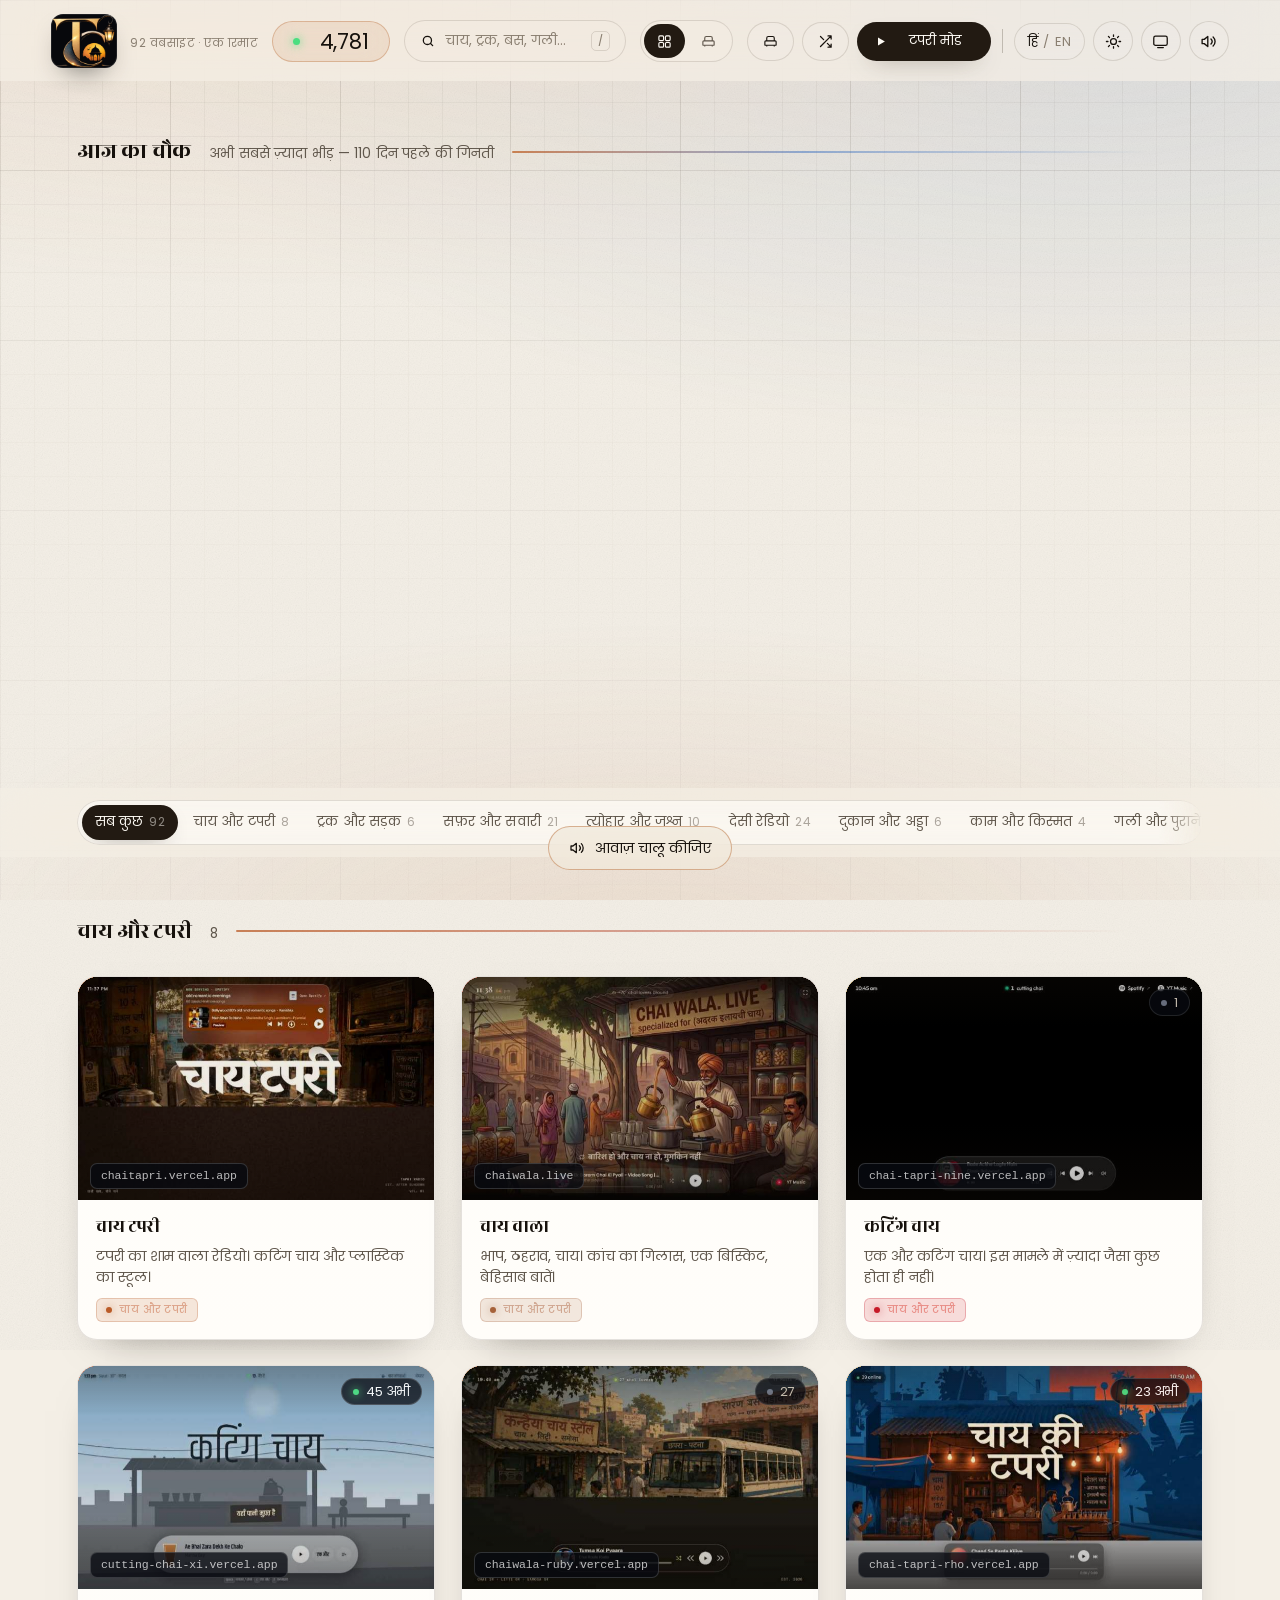
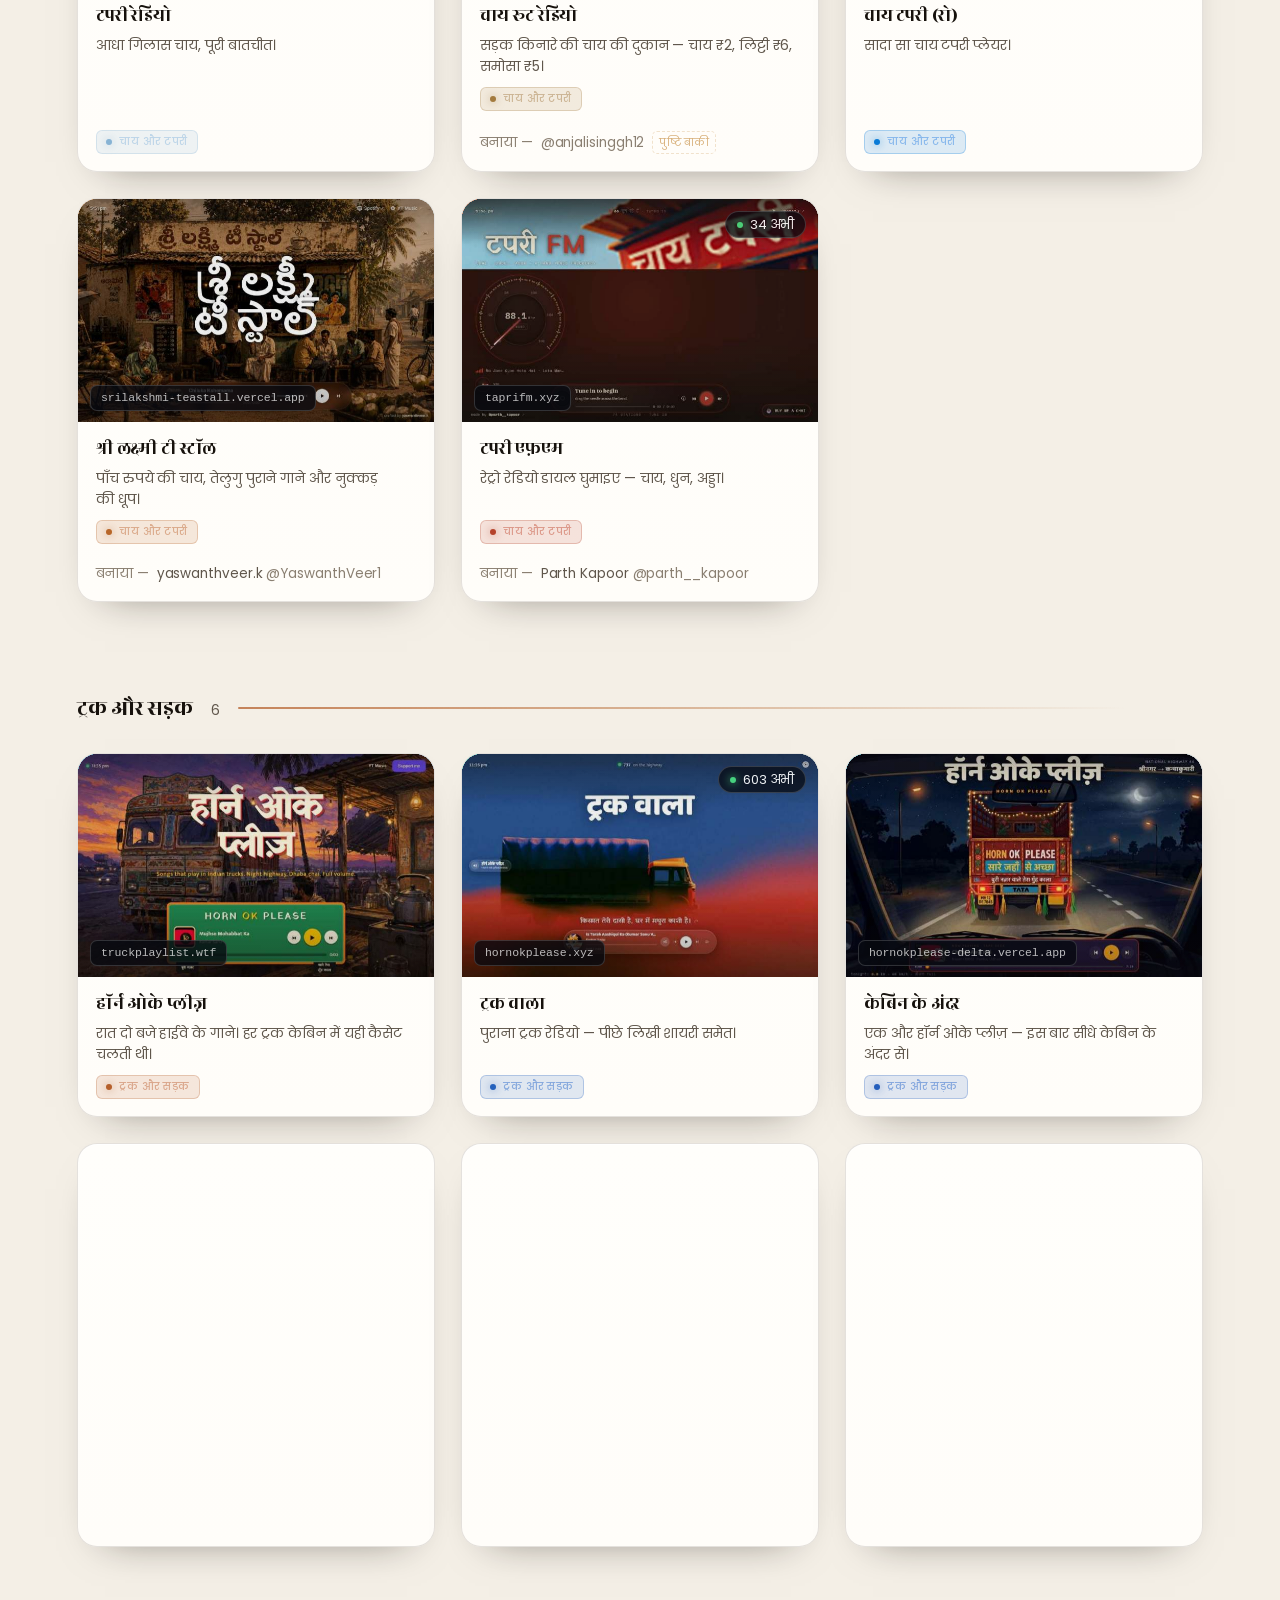
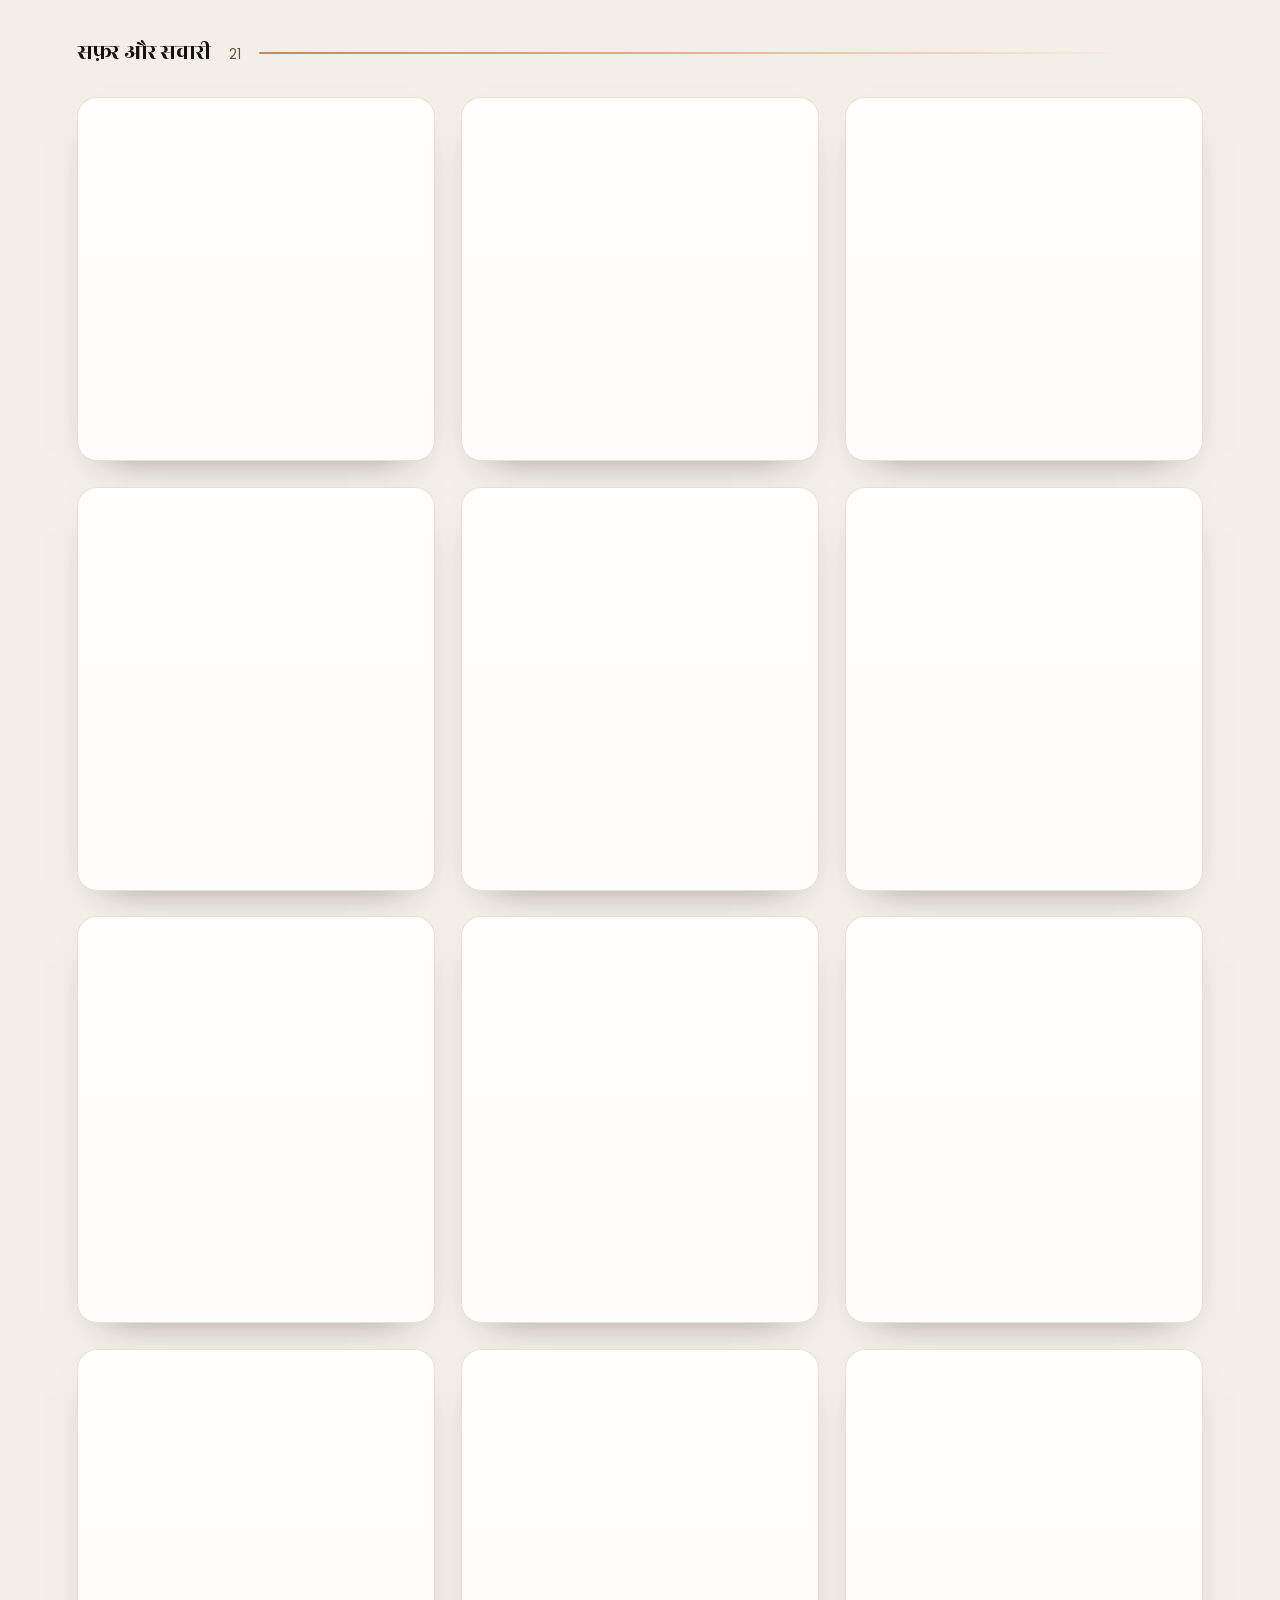
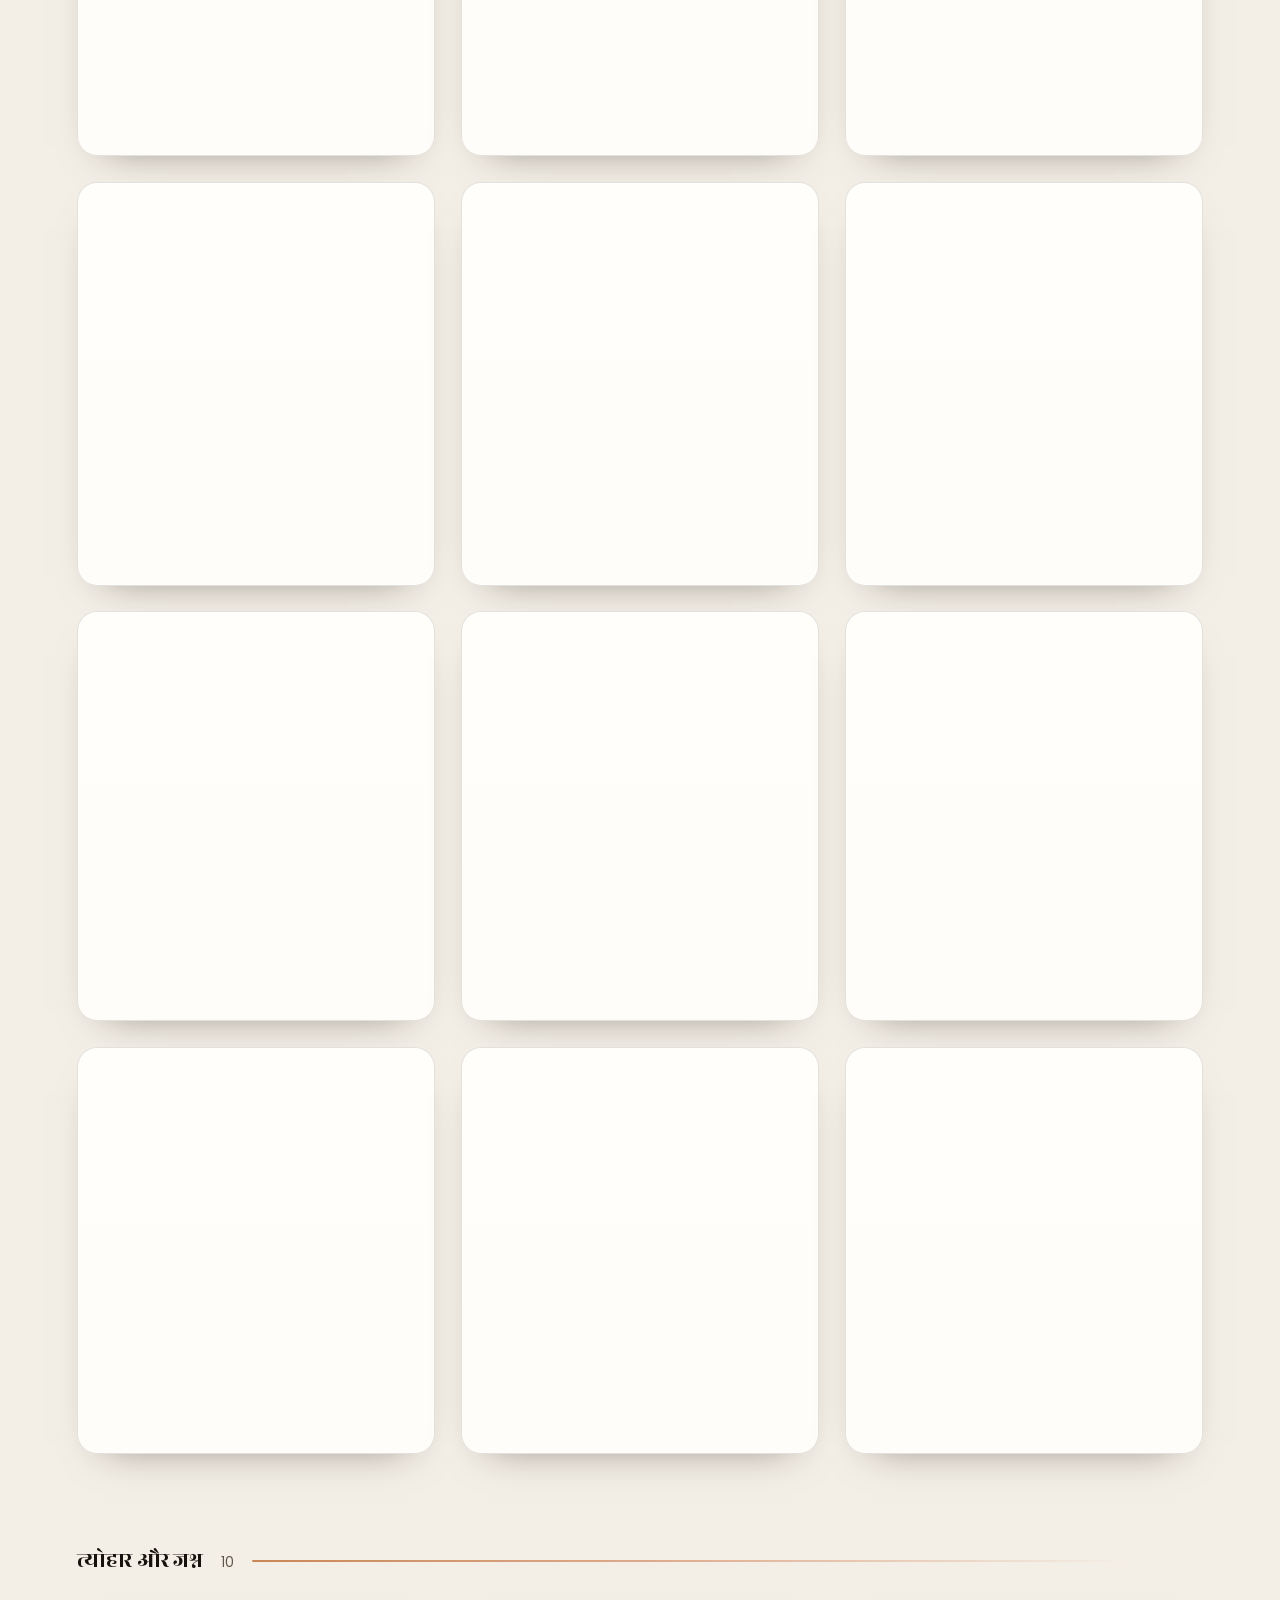
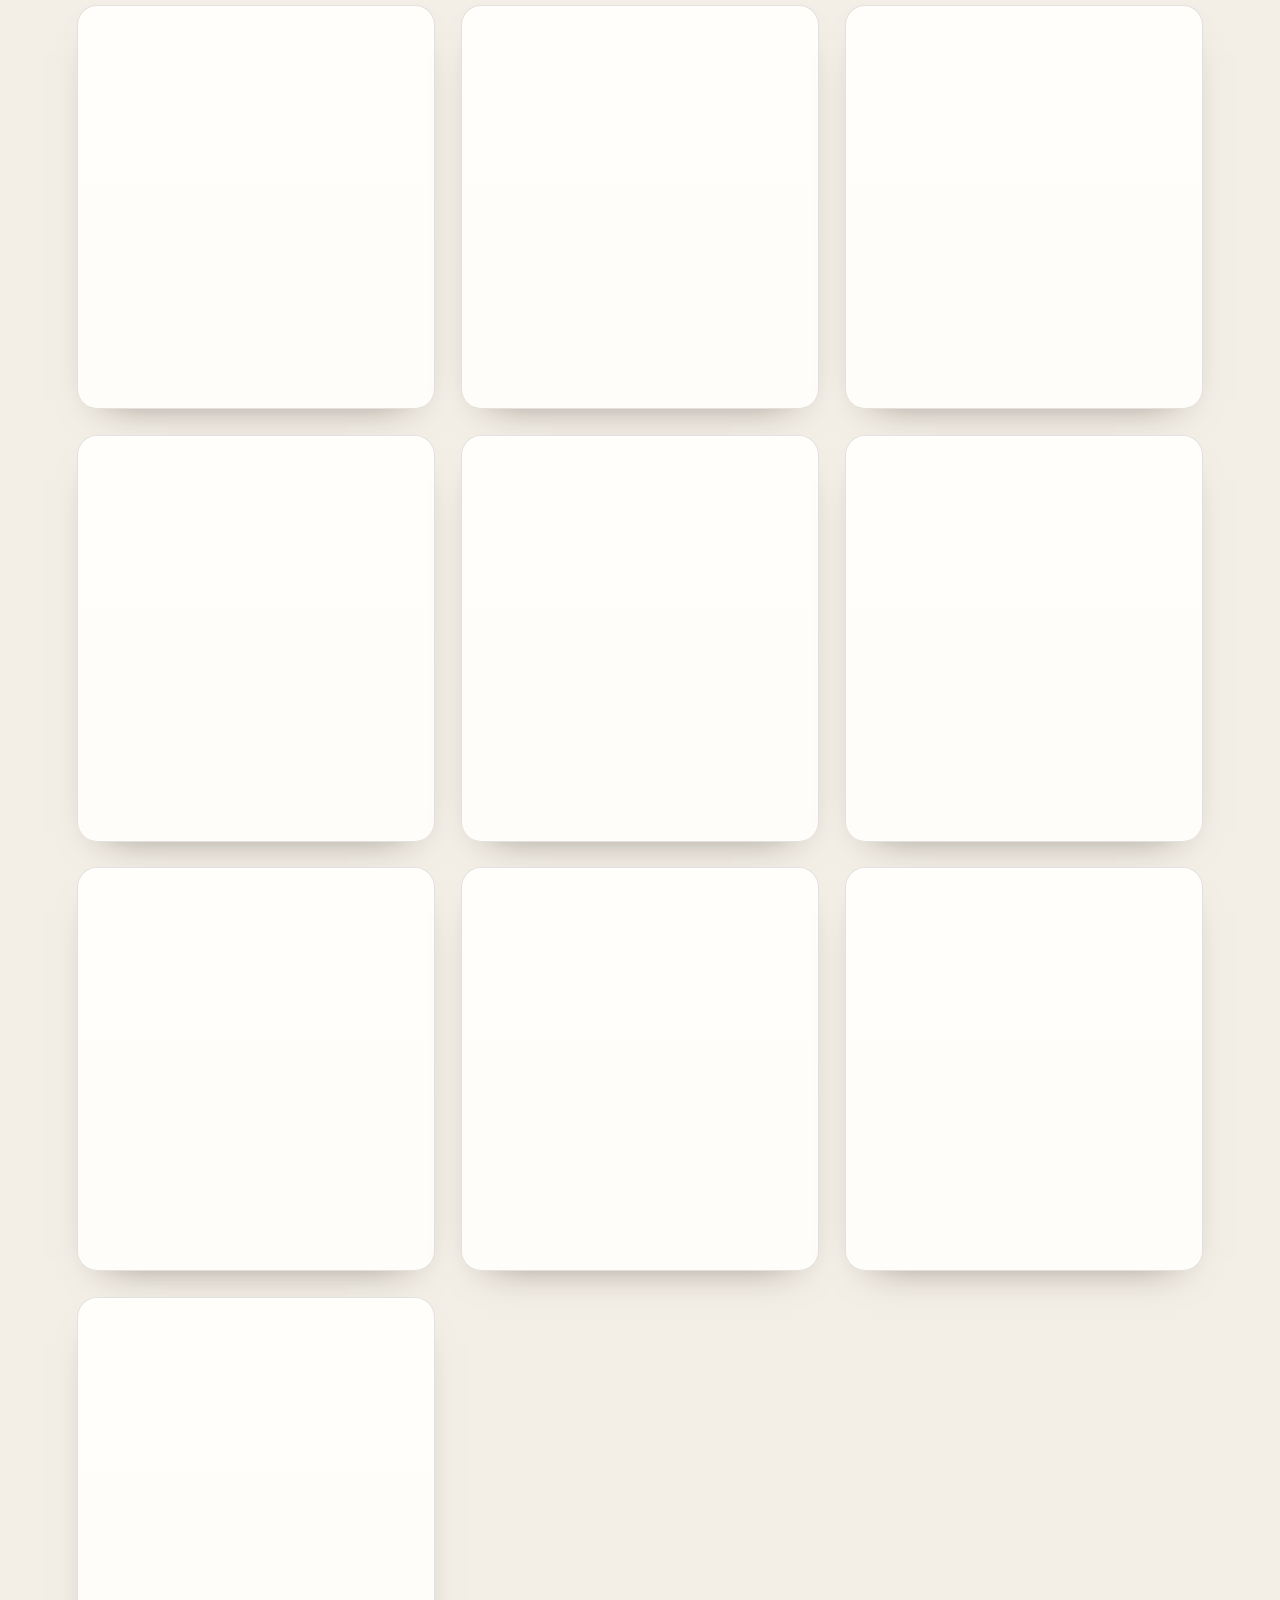
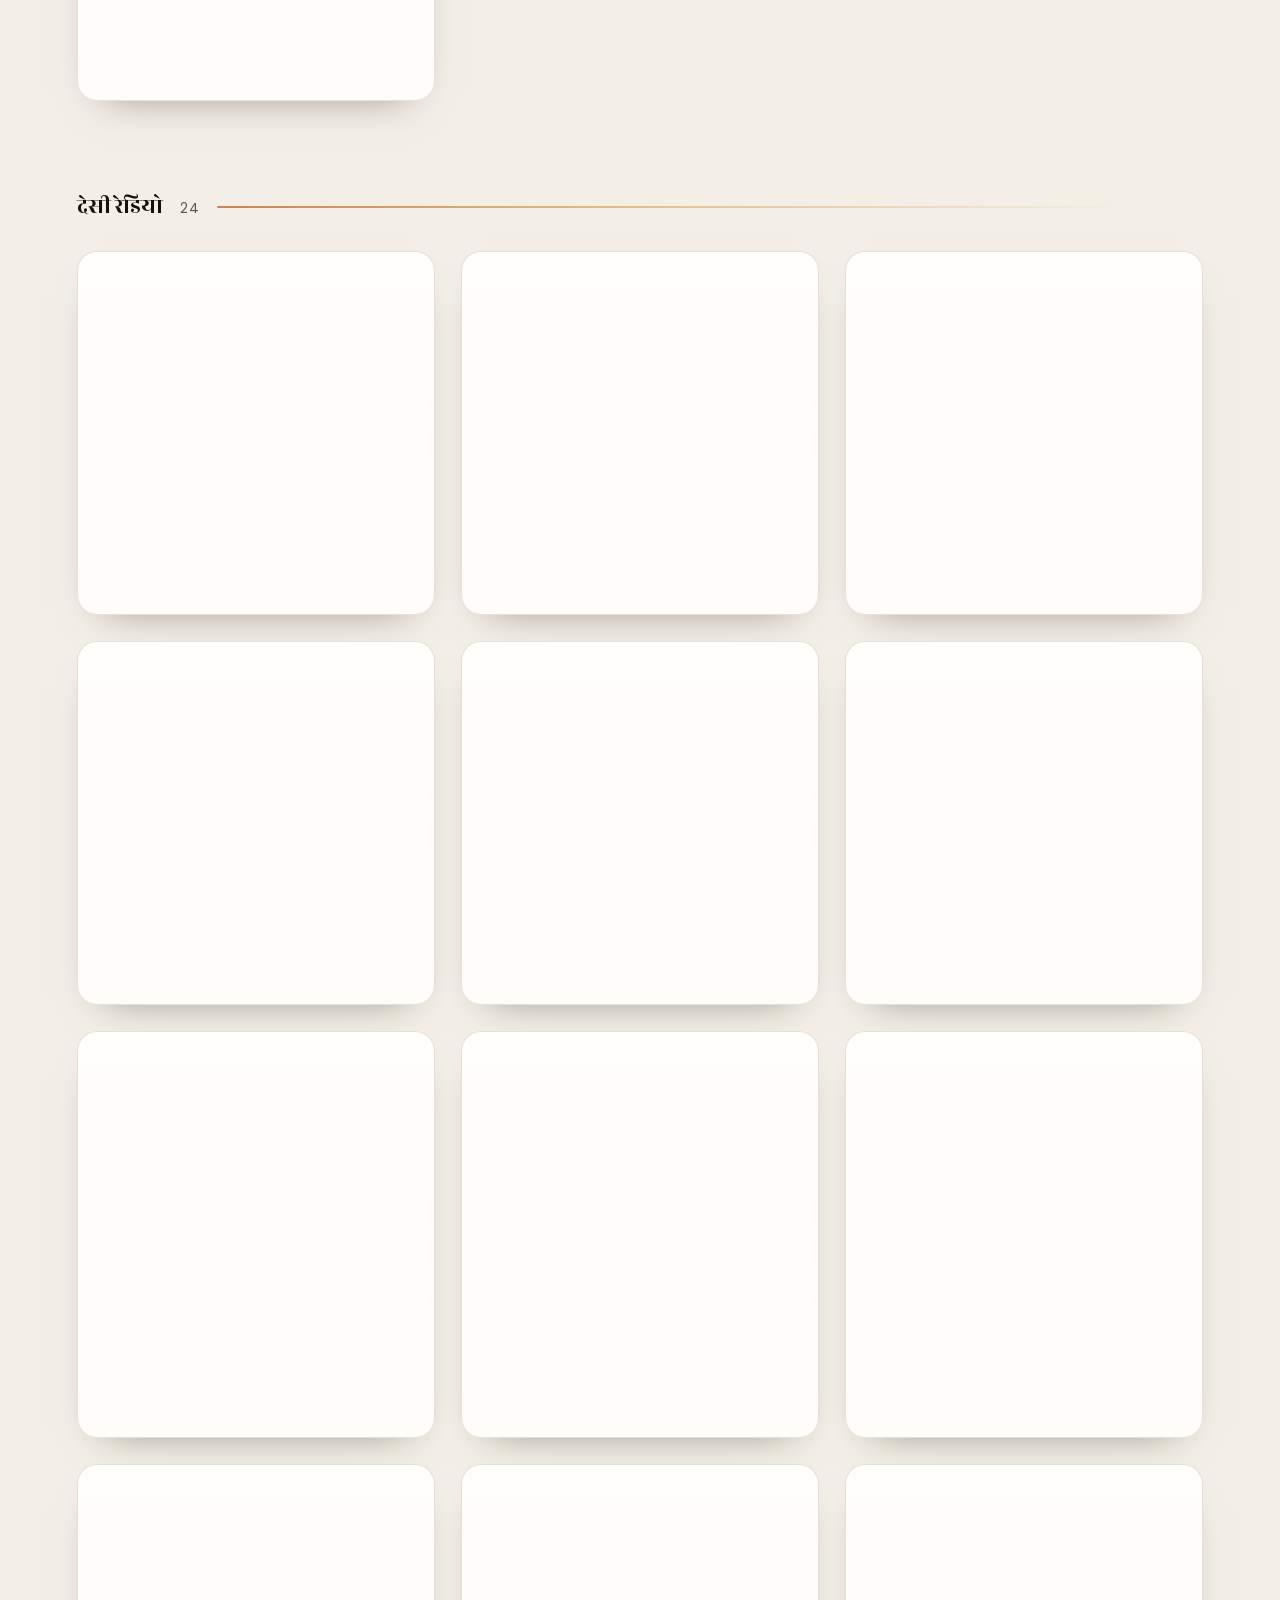
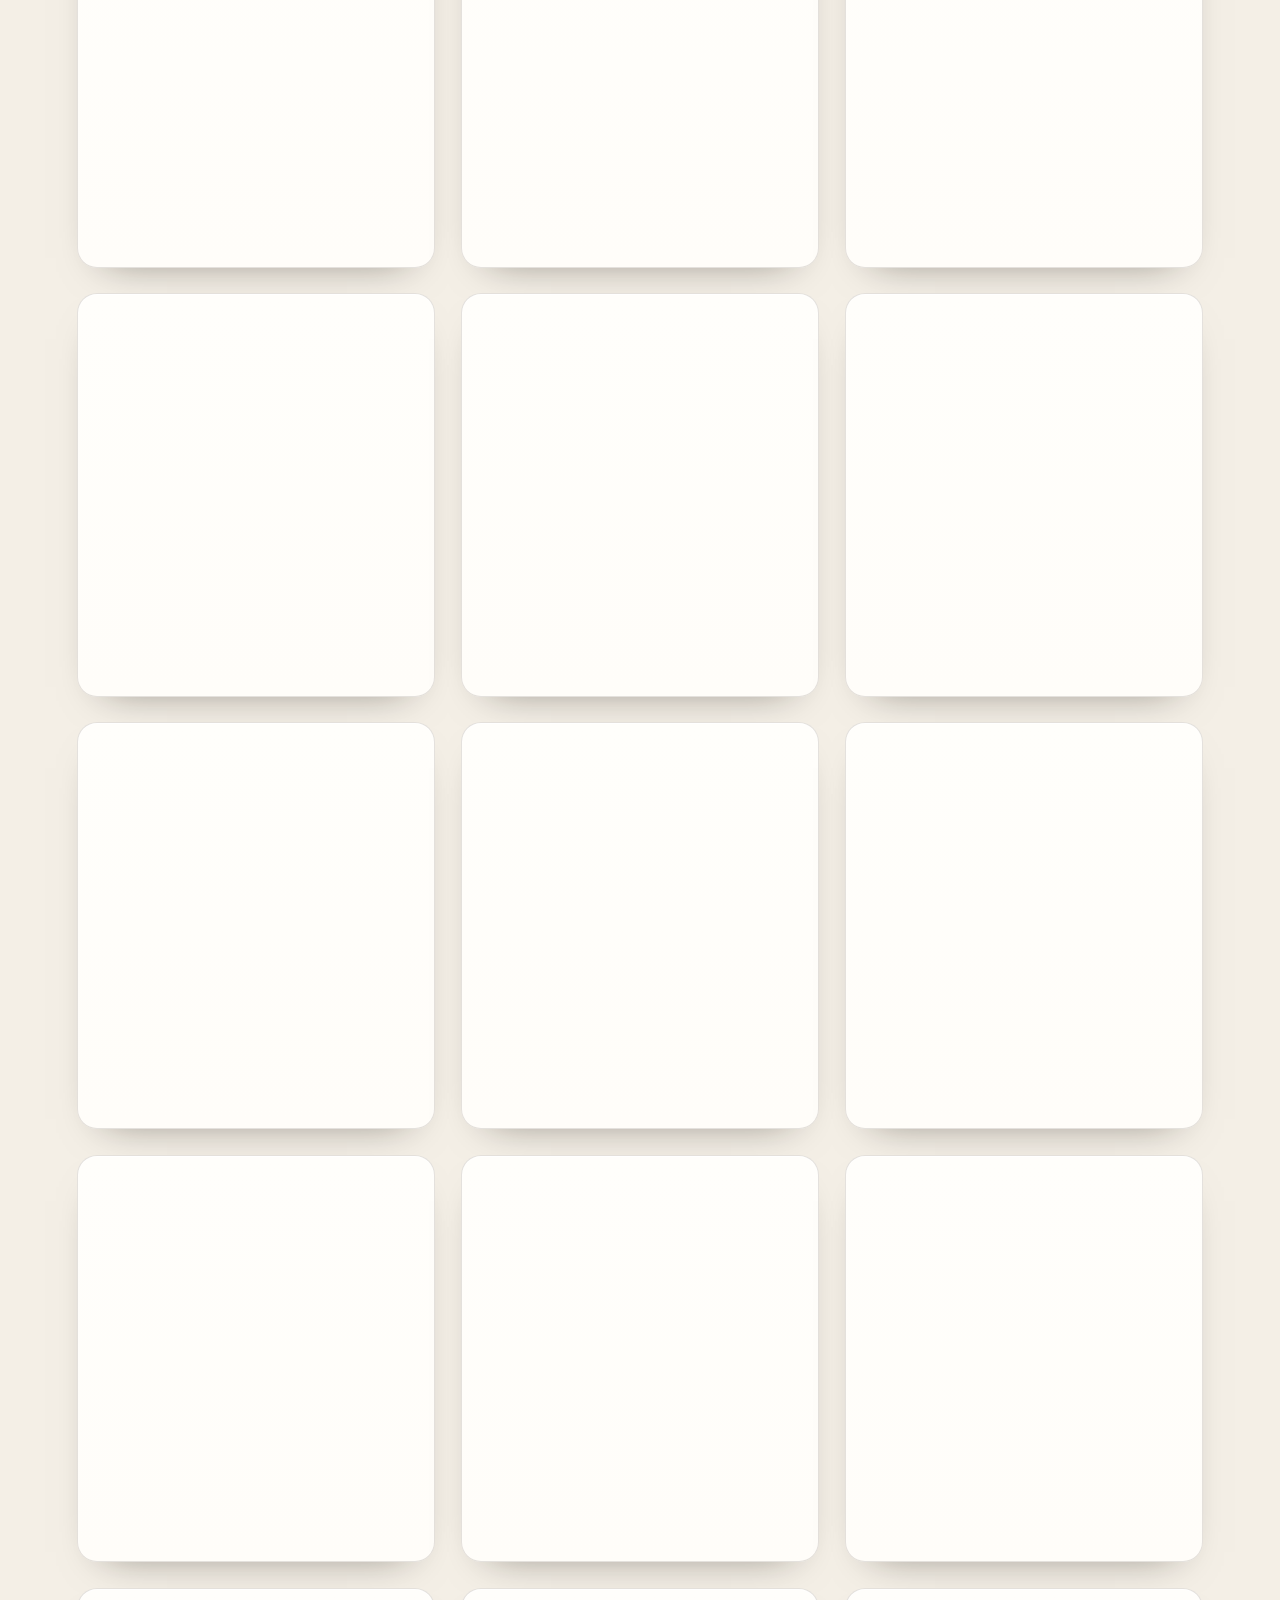
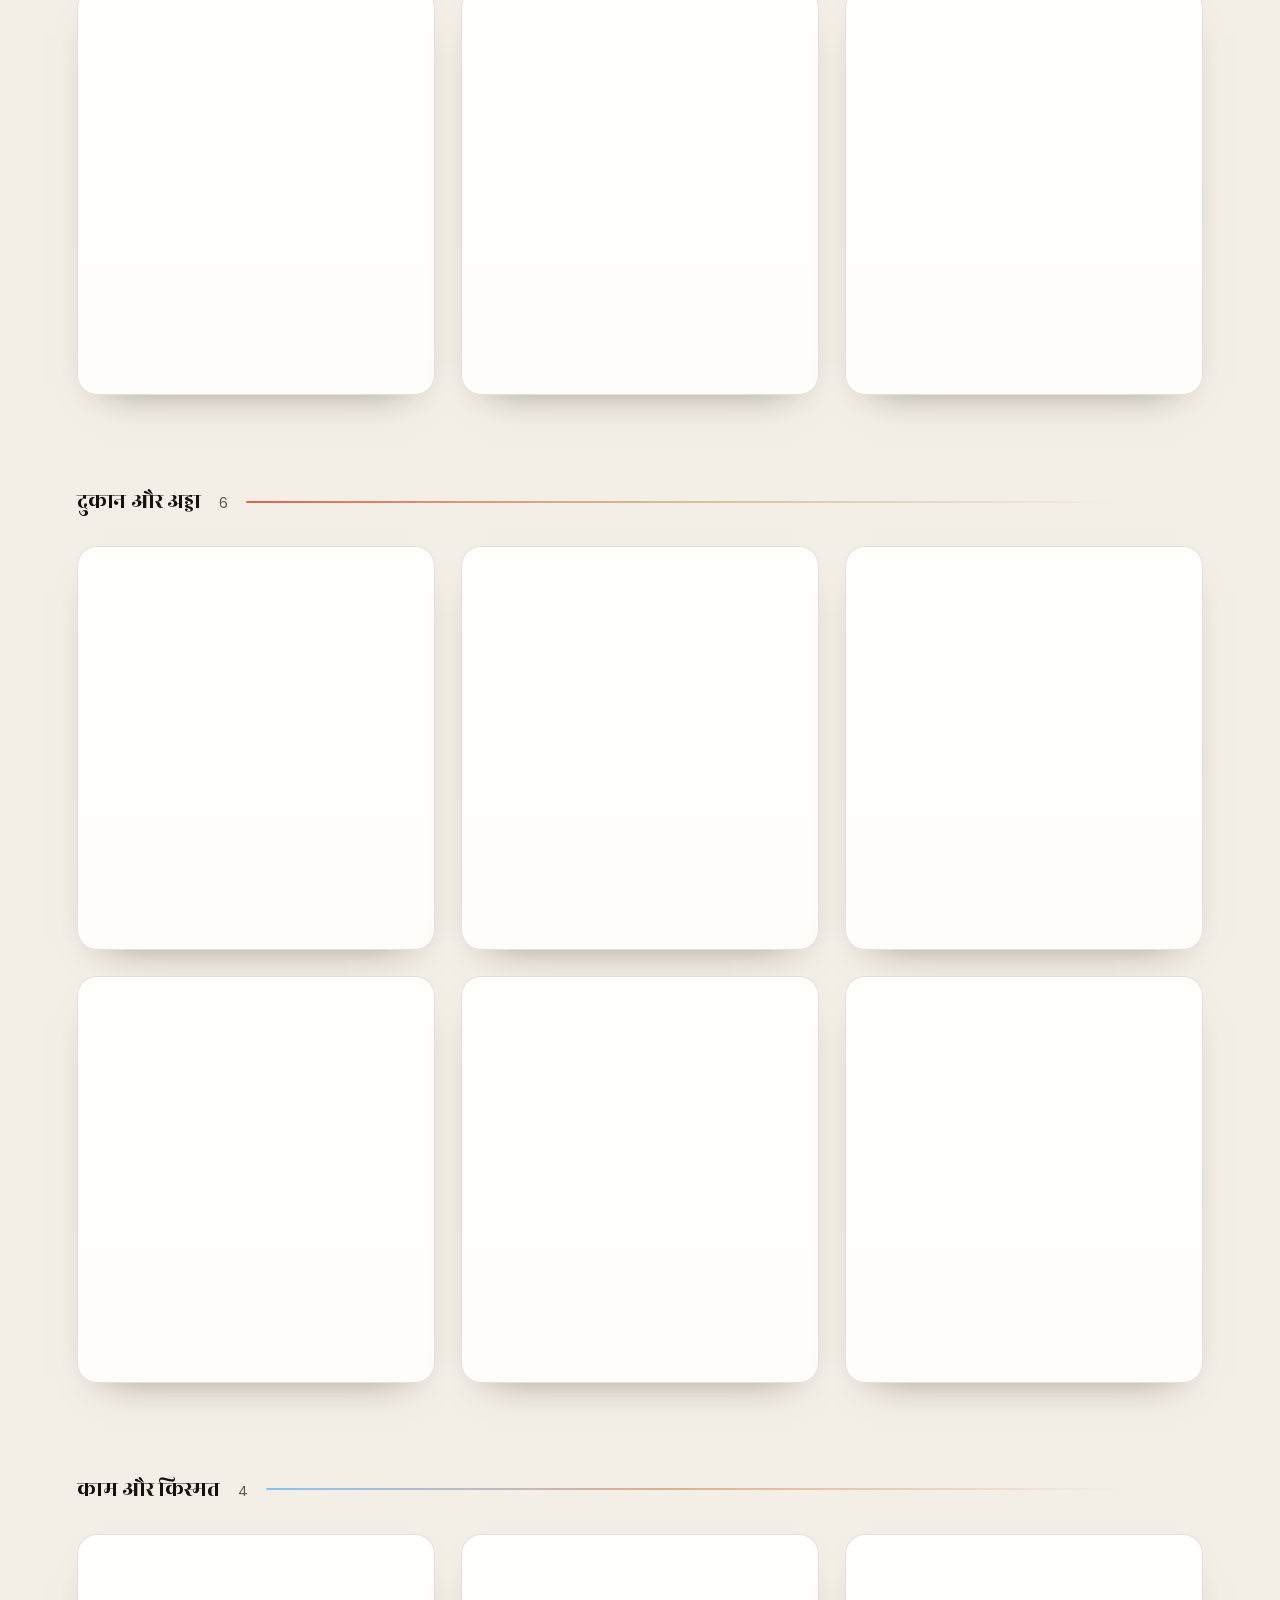
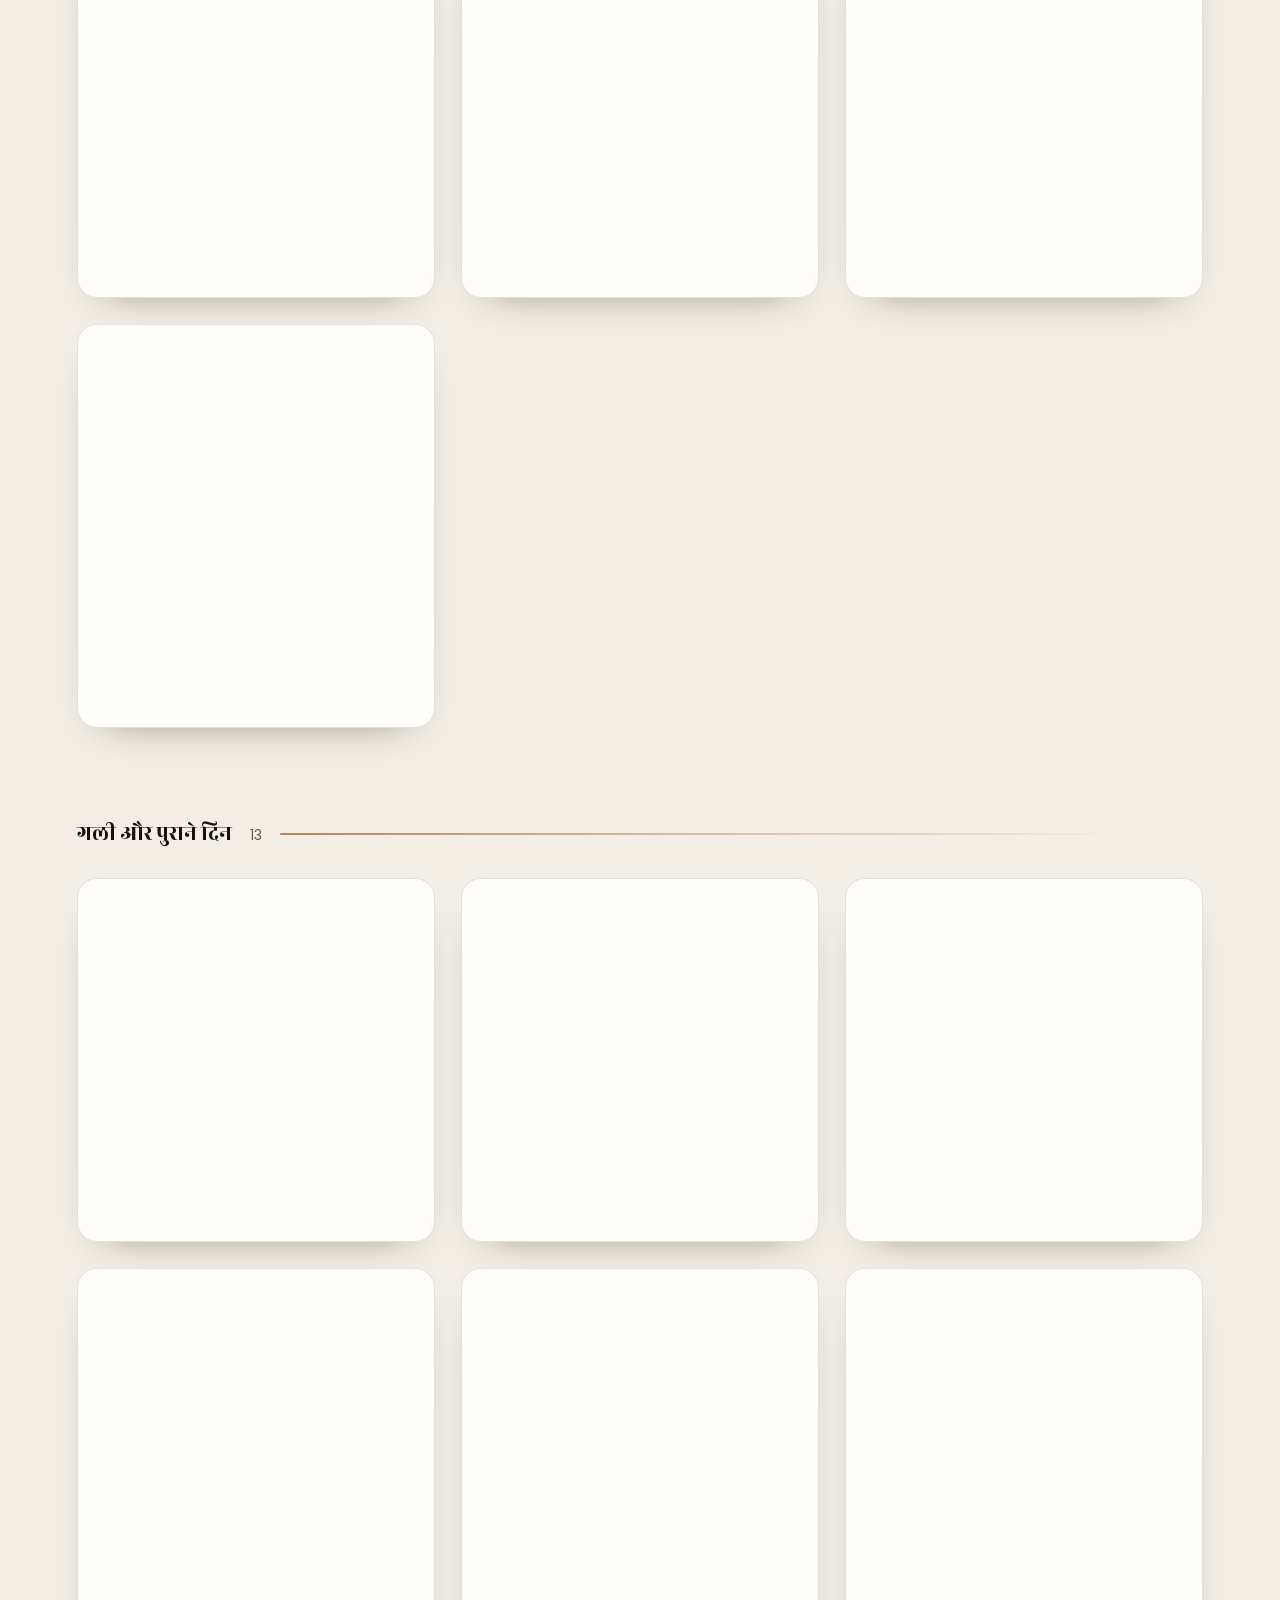
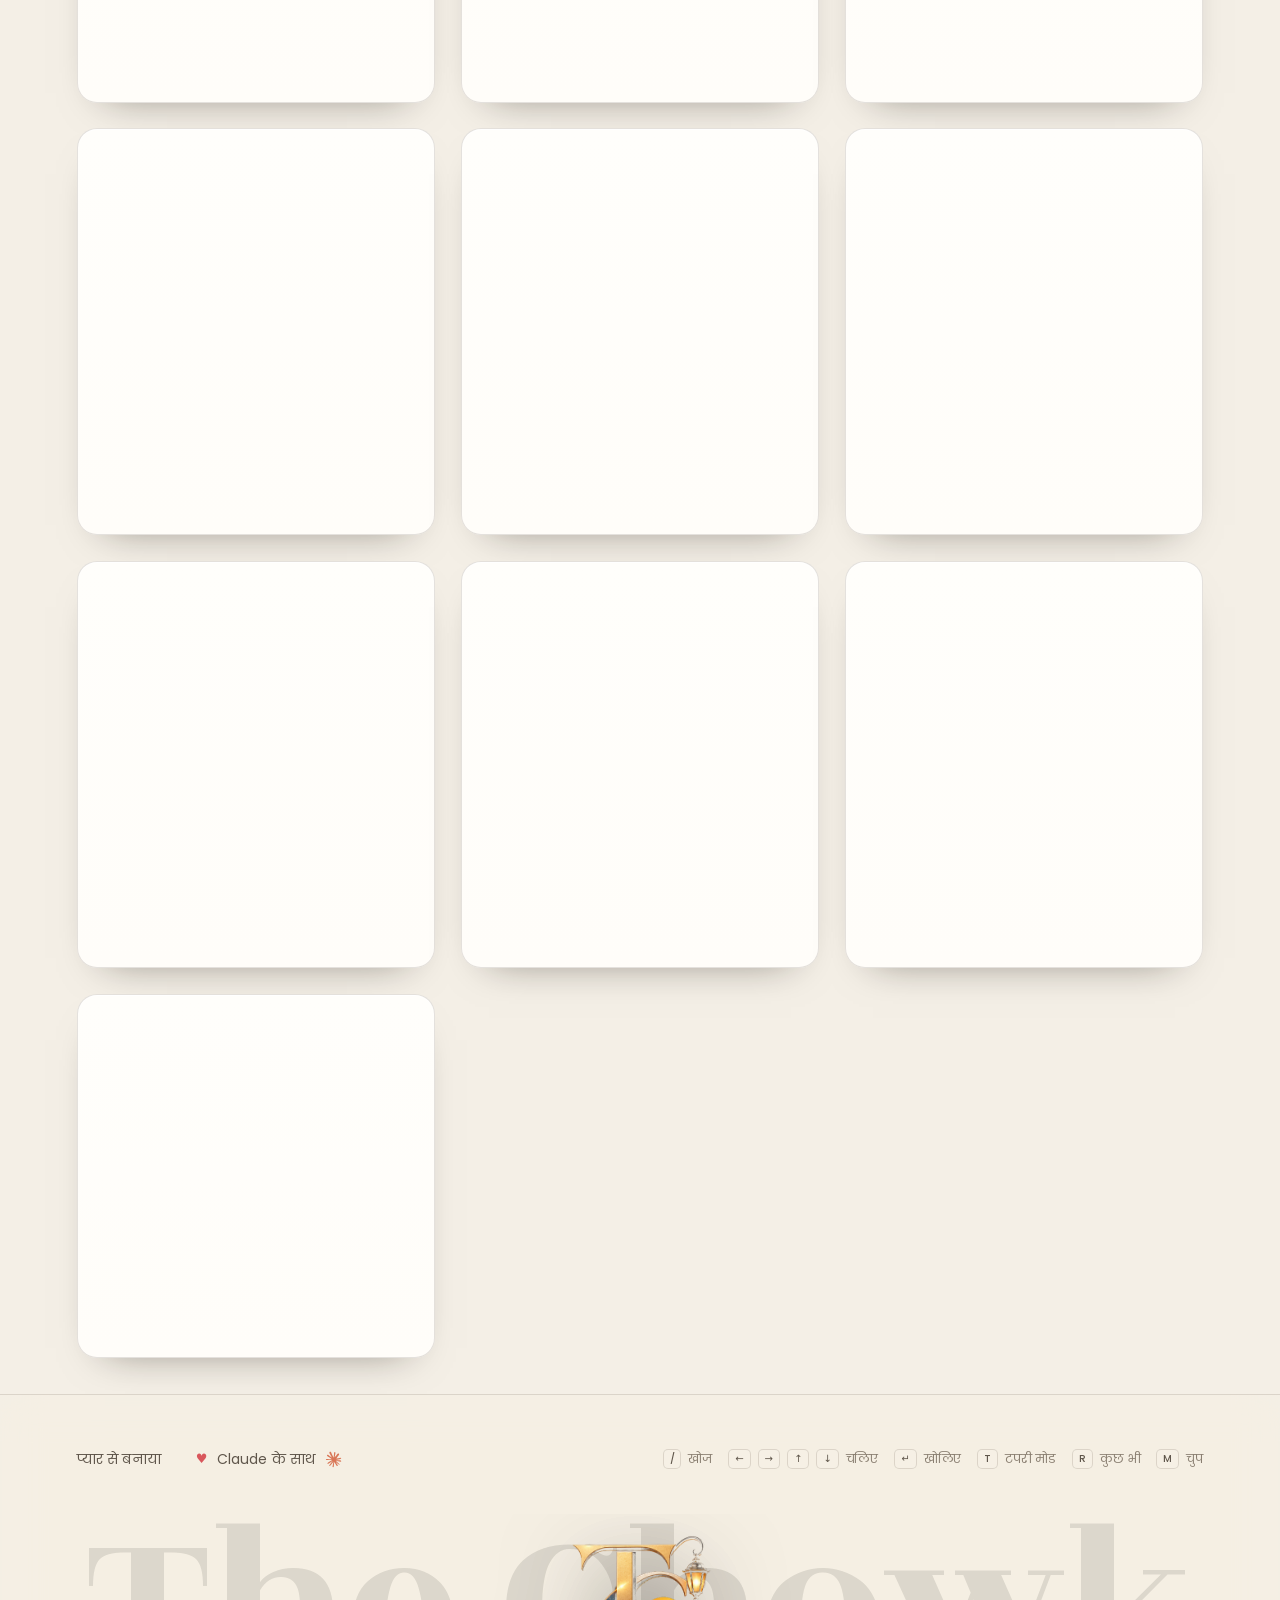
==== commit 95f41ced: "The Chowk: new domain, new mark, graph-paper ground, and a footer Domain is thechowk.online now, so " ====
--- a/index.html
+++ b/index.html
@@ -1,3014 +1,3112 @@
-<!doctype html>
-<html lang="hi">
-<head>
-<meta charset="utf-8" />
-<meta name="viewport" content="width=device-width, initial-scale=1" />
-<meta name="description" content="92 देसी नॉस्टैल्जिया वेबसाइटें — चाय टपरी, ट्रक रेडियो, रोडवेज़ बस, नब्बे के कार्टून — एक ही स्क्रीन पर, असली स्क्रीनशॉट और लाइव भीड़ के साथ।" />
-<meta name="theme-color" content="#06070b" media="(prefers-color-scheme: dark)" />
-<meta name="theme-color" content="#f4efe6" media="(prefers-color-scheme: light)" />
-<link rel="icon" href="/favicon.svg" type="image/svg+xml" />
-<link rel="apple-touch-icon" href="/og.png" />
-<meta property="og:type" content="website" />
-<meta property="og:url" content="https://thechowk.vercel.app/" />
-<meta property="og:title" content="देसी नॉस्टैल्जिया आर्काइव · Desi Nostalgia Archive" />
-<meta property="og:description" content="92 sites, one screen. Chai tapris, truck radios, roadways buses, 90s cartoons — with real screenshots and how many people are inside each one right now." />
-<meta property="og:image" content="https://thechowk.vercel.app/og.png" />
-<meta property="og:image:width" content="1200" />
-<meta property="og:image:height" content="630" />
-<meta name="twitter:card" content="summary_large_image" />
-<meta name="twitter:title" content="देसी नॉस्टैल्जिया आर्काइव" />
-<meta name="twitter:description" content="92 desi nostalgia sites, one screen — with live crowd counts." />
-<meta name="twitter:image" content="https://thechowk.vercel.app/og.png" />
-<link rel="canonical" href="https://thechowk.vercel.app/" />
-<title>देसी नॉस्टैल्जिया आर्काइव · Desi Nostalgia Archive</title>
-<style>
-/* Poppins (SIL Open Font License) — geometric UI face, inlined */
-@font-face{font-family:"Poppins";font-style:normal;font-weight:400;font-display:swap;src:url([data-uri]) format("woff2");unicode-range:U+0900-097F, U+1CD0-1CF9, U+200C-200D, U+20A8, U+20B9, U+20F0, U+25CC, U+A830-A839, U+A8E0-A8FF, U+11B00-11B09;}
-@font-face{font-family:"Poppins";font-style:normal;font-weight:400;font-display:swap;src:url([data-uri]) format("woff2");unicode-range:U+0000-00FF, U+0131, U+0152-0153, U+02BB-02BC, U+02C6, U+02DA, U+02DC, U+0304, U+0308, U+0329, U+2000-206F, U+20AC, U+2122, U+2191, U+2193, U+2212, U+2215, U+FEFF, U+FFFD;}
-@font-face{font-family:"Poppins";font-style:normal;font-weight:500;font-display:swap;src:url([data-uri]) format("woff2");unicode-range:U+0900-097F, U+1CD0-1CF9, U+200C-200D, U+20A8, U+20B9, U+20F0, U+25CC, U+A830-A839, U+A8E0-A8FF, U+11B00-11B09;}
-@font-face{font-family:"Poppins";font-style:normal;font-weight:500;font-display:swap;src:url([data-uri]) format("woff2");unicode-range:U+0000-00FF, U+0131, U+0152-0153, U+02BB-02BC, U+02C6, U+02DA, U+02DC, U+0304, U+0308, U+0329, U+2000-206F, U+20AC, U+2122, U+2191, U+2193, U+2212, U+2215, U+FEFF, U+FFFD;}
-
-/* Rozha One (SIL Open Font License) — the display face these sites use,
-   inlined so the page carries its own typography anywhere it is opened */
-@font-face{font-family:"Rozha One";font-style:normal;font-weight:400;font-display:swap;src:url([data-uri]) format("woff2");unicode-range:U+900-97F,U+1CD0-1CF9,U+200C-200D,U+20A8,U+20B9,U+20F0,U+25CC,U+A830-A839,U+A8E0-A8FF,U+11B00-11B09;}
-@font-face{font-family:"Rozha One";font-style:normal;font-weight:400;font-display:swap;src:url([data-uri]) format("woff2");unicode-range:U+0-FF,U+131,U+152-153,U+2BB-2BC,U+2C6,U+2DA,U+2DC,U+300-301,U+303-304,U+308-309,U+323,U+329,U+2000-206F,U+20AC,U+2122,U+2191,U+2193,U+2212,U+2215,U+FEFF,U+FFFD;}
-
-/* ============================================================
-   DESI NOSTALGIA ARCHIVE — one page, every website
-   ============================================================ */
-
-*, *::before, *::after { box-sizing: border-box; }
-
-/* registering the ambient colours as real colour properties is what lets the
-   whole room cross-fade between two sites instead of cutting */
-@property --amb-a { syntax: "<color>"; inherits: true; initial-value: #b3652d; }
-@property --amb-b { syntax: "<color>"; inherits: true; initial-value: #3e69a3; }
-
-:root {
-  /* midnight-cinema shell: cool, quiet, so 30 loud Indian websites can be the colour */
-  --ink:        #06070b;
-  --ink-2:      #0a0c12;
-  --surface:    #0e1017;
-  --surface-2:  #13161f;
-  --line:       rgba(188, 205, 240, .09);
-  --line-2:     rgba(188, 205, 240, .17);
-  --text:       #edf0f6;
-  --muted:      #949cae;
-  --faint:      #5f6779;
-  --ivory:      #e9dfcc;
-
-  /* the live accent — JS swaps these to the palette of whatever you are pointing at */
-  --amb-a:      #b3652d;
-  --amb-b:      #3e69a3;
-  --accent:     var(--amb-a);
-
-  --img-dim:    .14;   /* how much the resting preview is dimmed */
-  --scrim-1:    rgba(4,5,9,.34);
-  --scrim-2:    rgba(4,5,9,.46);
-  --chip-ink:   #07080c;
-  --card-top:   rgba(255,255,255,.045);
-  --seat-base:  #171c26;
-  --radius:     18px;
-  --radius-sm:  12px;
-  --shadow-1:   0 1px 0 rgba(255,255,255,.04) inset, 0 18px 40px -24px rgba(0,0,0,.9);
-  --shadow-2:   0 1px 0 rgba(255,255,255,.06) inset, 0 40px 80px -32px rgba(0,0,0,1);
-  /* one voice for the whole page — the same display face the sites themselves use */
-  --sans: "Poppins", "Nirmala UI", "Noto Sans Devanagari", system-ui, sans-serif;
-  --serif: "Rozha One", "Nirmala UI", "Noto Serif Devanagari", Georgia, serif;
-  --body: "Poppins", "Nirmala UI", system-ui, sans-serif;
-  --ease: cubic-bezier(.2, .7, .25, 1);
-  --pad: clamp(22px, 6vw, 128px);
-  --max: 1680px;
-  /* keeps header, hero, toolbar, grid and footer on one optical margin at any width */
-  --gutter: max(var(--pad), calc((100% - var(--max)) / 2 + var(--pad)));
-}
-
-/* ---------- दिन (day): a printed-paper reading of the same archive ---------- */
-:root[data-mode="light"] {
-  --ink:        #f4efe6;
-  --ink-2:      #efe8dc;
-  --surface:    #fffdf9;
-  --surface-2:  #fffefb;
-  --line:       rgba(46, 34, 22, .13);
-  --line-2:     rgba(46, 34, 22, .24);
-  --text:       #16110c;
-  --muted:      #5f564b;
-  --faint:      #8a7f71;
-  --ivory:      #221a12;
-  --img-dim:    .03;
-  --scrim-1:    rgba(20,14,8,.20);
-  --scrim-2:    rgba(20,14,8,.26);
-  --chip-ink:   #fdfaf4;
-  --card-top:   rgba(255,255,255,.9);
-  --amb-op:     .13;
-  --seat-base:  #e3d9ca;
-}
-@media (prefers-color-scheme: light) {
-  :root:not([data-mode="dark"]) {
-    --ink:        #f4efe6;
-    --ink-2:      #efe8dc;
-    --surface:    #fffdf9;
-    --surface-2:  #fffefb;
-    --line:       rgba(46, 34, 22, .13);
-    --line-2:     rgba(46, 34, 22, .24);
-    --text:       #16110c;
-    --muted:      #5f564b;
-    --faint:      #8a7f71;
-    --ivory:      #221a12;
-    --img-dim:    .06;
-    --scrim-1:    rgba(20,14,8,.28);
-    --scrim-2:    rgba(20,14,8,.30);
-    --chip-ink:   #fdfaf4;
-    --card-top:   rgba(255,255,255,.9);
-    --amb-op:     .13;
-    --seat-base:  #e3d9ca;
-  }
-}
-
-html { scroll-behavior: auto; }
-html.ready { scroll-behavior: smooth; }
-
-body {
-  margin: 0;
-  background: var(--ink);
-  color: var(--text);
-  font-family: var(--sans);
-  -webkit-font-smoothing: antialiased;
-  overflow-x: hidden;
-  min-height: 100vh;
-  transition: --amb-a .95s var(--ease), --amb-b .95s var(--ease);
-  font-synthesis: none;
-  letter-spacing: -.005em;
-}
-
-/* ambient light — cross-fades to the colours of the site under your cursor */
-body::before {
-  content: "";
-  position: fixed; inset: 0; z-index: 0; pointer-events: none;
-  background:
-    radial-gradient(130% 78% at 22% -14%, var(--amb-a), transparent 60%),
-    radial-gradient(120% 74% at 86% 4%, var(--amb-b), transparent 62%),
-    radial-gradient(90% 60% at 50% 108%, var(--amb-a), transparent 66%);
-  opacity: var(--amb-op, .24);
-  transition: background 1.1s var(--ease), opacity .9s var(--ease);
-}
-body.lit::before { opacity: calc(var(--amb-op, .24) + .1); }
-body::after {
-  content: "";
-  position: fixed; inset: -50%; z-index: 0; pointer-events: none;
-  opacity: .22;
-  background-image: url("data:image/svg+xml;utf8,<svg xmlns='http://www.w3.org/2000/svg' width='220' height='220'><filter id='n'><feTurbulence type='fractalNoise' baseFrequency='.85' numOctaves='3' stitchTiles='stitch'/><feColorMatrix type='saturate' values='0'/></filter><rect width='220' height='220' filter='url(%23n)' opacity='.55'/></svg>");
-}
-
-/* ---------- scroll progress ---------- */
-#progress {
-  position: fixed; top: 0; left: 0; height: 2px; width: 100%;
-  transform: scaleX(0); transform-origin: 0 50%;
-  background: linear-gradient(90deg, var(--amb-a), var(--amb-b));
-  z-index: 90; will-change: transform;
-  box-shadow: 0 0 18px var(--amb-a);
-}
-
-/* ---------- masthead ---------- */
-header {
-  position: sticky; top: 0; z-index: 60;
-  background: color-mix(in srgb, var(--ink) 72%, transparent);
-  backdrop-filter: blur(22px) saturate(160%);
-  -webkit-backdrop-filter: blur(22px) saturate(160%);
-  border-bottom: 1px solid transparent;
-  transition: border-color .4s var(--ease), background .4s var(--ease);
-}
-header::after {
-  content: ""; position: absolute; left: 0; right: 0; bottom: -1px; height: 1px;
-  background: linear-gradient(90deg, transparent, var(--amb-a), var(--amb-b), transparent);
-  opacity: 0; transition: opacity .5s var(--ease); pointer-events: none;
-}
-header.stuck { border-bottom-color: var(--line); }
-header.stuck::after { opacity: .5; }
-
-.bar-main {
-  display: flex; align-items: center; gap: 14px;
-  flex-wrap: wrap; row-gap: 10px;
-  padding: 14px clamp(20px, 4vw, 96px) 12px;
-  transition: padding .35s var(--ease);
-}
-header.stuck .bar-main { padding-top: 9px; padding-bottom: 8px; }
-
-.brand { display: flex; align-items: center; gap: 13px; min-width: 0; flex: none; text-decoration: none; color: inherit; }
-.logo {
-  height: 54px; width: auto; display: block; flex: none;
-  border-radius: 12px; background: #07080c;
-  box-shadow: 0 0 0 1px rgba(255,255,255,.09) inset, 0 12px 30px -16px rgba(0,0,0,.9);
-  transition: height .35s var(--ease), transform .3s var(--ease);
-}
-.brand:hover .logo { transform: translateY(-1px); }
-header.stuck .logo { height: 42px; }
-.brand i {
-  font: 400 11.5px/1 var(--sans); font-style: normal; letter-spacing: .04em;
-  color: var(--faint); display: block; margin-top: 6px; overflow: hidden;
-  transition: opacity .3s var(--ease), height .3s var(--ease), margin .3s var(--ease);
-}
-header.stuck .brand i { opacity: 0; height: 0; margin-top: 0; }
-
-/* live total — the one number nobody else in this trend has */
-.ticker {
-  flex: 0 1 auto; min-width: 0; margin: 0 auto; display: flex; align-items: baseline; gap: 11px;
-  padding: 9px 20px; border-radius: 999px; white-space: nowrap; cursor: default;
-  border: 1px solid color-mix(in srgb, var(--amb-a) 34%, transparent);
-  background: color-mix(in srgb, var(--amb-a) 12%, transparent);
-  backdrop-filter: blur(14px) saturate(150%); -webkit-backdrop-filter: blur(14px) saturate(150%);
-  transition: border-color .9s var(--ease), background .9s var(--ease);
-}
-.ticker .pip {
-  width: 7px; height: 7px; border-radius: 50%; background: #4ade80; align-self: center;
-  box-shadow: 0 0 10px #4ade80; animation: pulse 2.6s var(--ease) infinite;
-}
-.tick-num {
-  font: 400 21px/1 var(--sans); font-variant-numeric: tabular-nums; color: var(--text);
-  display: inline-block; text-align: right;
-}
-.tick-label { font: 400 13px/1 var(--sans); color: var(--muted); }
-@media (max-width: 1240px) { .tick-label { display: none; } }
-@media (max-width: 900px)  { .ticker { display: none; } }
-
-.bi { display: inline-grid; }
-.bi > b { grid-area: 1 / 1; font-weight: inherit; white-space: nowrap; }
-html[lang="hi"] .bi > b[lang="en"], html[lang="en"] .bi > b[lang="hi"] { visibility: hidden; }
-.top-actions { display: flex; align-items: center; gap: 8px; flex: none; flex-wrap: nowrap; }
-/* our own count, measured rather than scraped */
-.here {
-  display: flex; align-items: baseline; gap: 8px; flex: none; white-space: nowrap;
-  padding: 8px 14px; border-radius: 999px;
-  border: 1px solid color-mix(in srgb, #4ade80 34%, transparent);
-  background: color-mix(in srgb, #4ade80 10%, transparent);
-}
-.here .pip {
-  width: 6px; height: 6px; border-radius: 50%; background: #4ade80; align-self: center;
-  box-shadow: 0 0 8px #4ade80; animation: pulse 2.6s var(--ease) infinite;
-}
-@media (max-width: 1240px) { .here-label { display: none; } }
-@media (max-width: 820px)  { .here { display: none !important; } }
-.bar-main .search { flex: 1 1 200px; min-width: 0; margin-left: auto; }
-.bar-main .search input { width: 100%; min-width: 0; }
-.bar-main .viewtog { flex: none; }
-.act-sep { width: 1px; height: 24px; background: var(--line-2); margin: 0 3px; flex: none; }
-@media (max-width: 1860px) { .viewtog .lbl { display: none; } .vbtn { padding: 9px 11px; } }
-@media (max-width: 1660px) { #shuffle .lbl, #submitbtn .lbl { display: none; } }
-@media (max-width: 1520px) { .tick-label { display: none; } }
-@media (max-width: 1180px) { .bar-main .search { order: 9; flex: 1 1 100%; margin-left: 0; } .ticker { margin-left: 0; } }
-@media (max-width: 980px)  { .ticker { display: none; } #tvbtn .lbl { display: none; } }
-@media (max-width: 900px)  { .act-sep { display: none; } .vbtn { min-height: 40px; } .btn.icon { width: 42px; height: 42px; } }
-@media (max-width: 900px) { .act-sep { display: none; } }
-
-.btn {
-  appearance: none; border: 1px solid var(--line); background: rgba(255,255,255,.035);
-  color: var(--text); font: 400 13.5px/1 var(--sans); letter-spacing: .01em;
-  padding: 11px 15px; border-radius: 999px; cursor: pointer;
-  display: inline-flex; align-items: center; gap: 8px; white-space: nowrap;
-  transition: background .22s var(--ease), border-color .22s var(--ease), color .22s var(--ease), box-shadow .22s var(--ease);
-}
-.btn svg { width: 15px; height: 15px; flex: none; }
-.btn:hover { background: rgba(255,255,255,.085); border-color: var(--line-2); }
-.btn:active { background: rgba(255,255,255,.13); }
-.btn:focus-visible { outline: 2px solid var(--ivory); outline-offset: 2px; }
-.btn.primary {
-  background: var(--ivory); border-color: transparent; color: var(--chip-ink);
-  box-shadow: 0 10px 26px -16px color-mix(in srgb, var(--ivory) 75%, transparent);
-}
-.btn.primary:hover { background: color-mix(in srgb, var(--ivory) 88%, var(--text)); }
-.btn.icon { padding: 0; width: 40px; height: 40px; justify-content: center; }
-.btn.icon svg { width: 17px; height: 17px; }
-.btn.icon .cross { opacity: 0; transition: opacity .2s var(--ease); }
-.btn.icon.muted .wave { opacity: 0; }
-.btn.icon.muted .cross { opacity: 1; }
-.btn.icon.muted { color: var(--faint); }
-#livebtn .lv-off { opacity: 0; transition: opacity .2s var(--ease); }
-#livebtn.off .lv-off { opacity: 1; }
-#livebtn.off { color: var(--faint); }
-.btn.lang { padding: 11px 13px; gap: 5px; font-size: 13px; }
-.btn.lang .sep { color: var(--faint); }
-.btn.lang .off { color: var(--faint); }
-.btn.lang .on { color: var(--text); }
-
-/* one tap to let the browser make sound — it will not allow it before that */
-.unlock {
-  position: fixed; left: 50%; bottom: 30px; translate: -50% 0; z-index: 120;
-  display: inline-flex; align-items: center; gap: 10px; cursor: pointer;
-  padding: 13px 20px; border-radius: 999px;
-  border: 1px solid color-mix(in srgb, var(--amb-a) 45%, transparent);
-  background: color-mix(in srgb, var(--ink-2) 70%, transparent);
-  backdrop-filter: blur(16px) saturate(150%); -webkit-backdrop-filter: blur(16px) saturate(150%);
-  box-shadow: 0 24px 60px -26px rgba(0,0,0,.9);
-  font: 400 14px/1 var(--sans); color: var(--text);
-  animation: unlockIn .6s var(--ease) .9s both;
-}
-.unlock svg { width: 16px; height: 16px; }
-.unlock:hover { border-color: color-mix(in srgb, var(--amb-a) 75%, transparent); }
-.unlock.gone { animation: unlockOut .45s var(--ease) forwards; pointer-events: none; }
-@keyframes unlockIn { from { opacity: 0; translate: -50% 14px; } to { opacity: 1; translate: -50% 0; } }
-@keyframes unlockOut { to { opacity: 0; translate: -50% 10px; } }
-
-
-
-/* icons that morph on hover — spring in, spring out */
-.morph { position: relative; width: 16px; height: 16px; flex: none; display: grid; place-items: center; cursor: pointer; }
-.morph svg { grid-area: 1 / 1; width: 16px; height: 16px; transition: opacity .18s var(--ease), transform .34s cubic-bezier(.34, 1.56, .64, 1); }
-.morph .m-b { opacity: 0; transform: scale(.5); }
-.morph .m-a { opacity: 1; transform: scale(1); }
-.search:hover .morph .m-a, .search:focus-within .morph .m-a,
-.btn.icon:hover .morph .m-a { opacity: 0; transform: scale(.5); }
-.search:hover .morph .m-b, .search:focus-within .morph .m-b,
-.btn.icon:hover .morph .m-b { opacity: 1; transform: scale(1); }
-/* in day mode the pair is reversed: sun showing, moon on hover */
-.search .morph:hover { color: var(--text); }
-.btn:active .morph svg, .search .morph:active svg { transform: scale(.92); }
-:root[data-mode="light"] #theme .morph .m-a { opacity: 0; transform: scale(.5); }
-:root[data-mode="light"] #theme .morph .m-b { opacity: 1; transform: scale(1); }
-:root[data-mode="light"] #theme:hover .morph .m-a { opacity: 1; transform: scale(1); }
-:root[data-mode="light"] #theme:hover .morph .m-b { opacity: 0; transform: scale(.5); }
-@media (prefers-color-scheme: light) {
-  :root:not([data-mode="dark"]) #theme .morph .m-a { opacity: 0; transform: scale(.5); }
-  :root:not([data-mode="dark"]) #theme .morph .m-b { opacity: 1; transform: scale(1); }
-  :root:not([data-mode="dark"]) #theme:hover .morph .m-a { opacity: 1; transform: scale(1); }
-  :root:not([data-mode="dark"]) #theme:hover .morph .m-b { opacity: 0; transform: scale(.5); }
-}
-
-/* ---------- filter rail: sits under the chowk, sticks as you scroll ---------- */
-.bar-rail {
-  position: sticky; top: 66px; z-index: 45;
-  display: flex; align-items: center; gap: 16px; justify-content: center;
-  margin: clamp(30px, 4vh, 54px) 0 4px;
-  padding: 12px var(--gutter);
-  background: color-mix(in srgb, var(--ink) 68%, transparent);
-  backdrop-filter: blur(20px) saturate(160%);
-  -webkit-backdrop-filter: blur(20px) saturate(160%);
-}
-.rail {
-  position: relative; display: flex; align-items: center; gap: 2px;
-  padding: 4px; border-radius: 999px;
-  border: 1px solid var(--line);
-  background: color-mix(in srgb, var(--surface) 55%, transparent);
-  backdrop-filter: blur(12px); -webkit-backdrop-filter: blur(12px);
-  overflow-x: auto; scrollbar-width: none; flex: 1; min-width: 0;
-  /* fade the right edge so it reads as scrollable rather than clipped */
-  -webkit-mask-image: linear-gradient(90deg, #000 calc(100% - 44px), transparent);
-  mask-image: linear-gradient(90deg, #000 calc(100% - 44px), transparent);
-}
-.rail.at-end { -webkit-mask-image: none; mask-image: none; }
-.rail::-webkit-scrollbar { display: none; }
-/* the pill chases whatever you point at, and springs back to the chosen one */
-.rail-pill {
-  position: absolute; top: 4px; bottom: 4px; left: 0; width: 0; z-index: 0;
-  border-radius: 999px; background: var(--ivory);
-  box-shadow: 0 8px 22px -14px color-mix(in srgb, var(--ivory) 80%, transparent);
-  transition: transform .45s cubic-bezier(.34, 1.56, .64, 1),
-              width .45s cubic-bezier(.34, 1.56, .64, 1),
-              opacity .3s var(--ease);
-  opacity: 0;
-}
-.rail-pill.ready { opacity: 1; }
-.chip {
-  position: relative; z-index: 1;
-  appearance: none; cursor: pointer; white-space: nowrap;
-  border: 0; background: transparent; color: var(--muted);
-  font: 400 13.5px/1 var(--sans); letter-spacing: .01em;
-  padding: 10px 13px; border-radius: 999px;
-  transition: color .25s var(--ease);
-}
-.chip:hover { color: var(--text); }
-.rail .chip.on-pill, .rail .chip.on-pill:hover { color: var(--chip-ink); }
-.chip:focus-visible { outline: 2px solid var(--ivory); outline-offset: -2px; }
-.chip[aria-pressed="true"] { color: var(--muted); }
-.chip .n { opacity: .5; margin-left: 6px; font-variant-numeric: tabular-nums; font-size: 12px; }
-.chip.sort { color: var(--faint); }
-.chip.sort::before {
-  content: ""; width: 1px; height: 15px; background: var(--line-2);
-  display: inline-block; vertical-align: middle; margin-right: 11px;
-}
-.chip.sort[aria-pressed="true"] { color: var(--faint); }
-
-.search {
-  position: relative; display: flex; align-items: center; flex: none;
-  border: 1px solid var(--line); border-radius: 999px;
-  background: rgba(255,255,255,.03); padding: 0 15px; height: 42px;
-  transition: border-color .25s var(--ease), background .25s var(--ease);
-}
-.search:focus-within { border-color: var(--ivory); background: rgba(233,223,204,.06); }
-.search svg { width: 14px; height: 14px; opacity: .5; flex: none; }
-.search input {
-  appearance: none; border: 0; background: transparent; outline: none;
-  color: var(--text); font: 400 13.5px/1 var(--sans);
-  padding: 0 9px; width: clamp(150px, 17vw, 240px);
-}
-.search input::placeholder { color: var(--faint); }
-.search kbd {
-  font: 500 10px/1 var(--sans); color: var(--faint);
-  border: 1px solid var(--line); border-radius: 5px; padding: 4px 6px;
-}
-
-/* ---------- who is where right now ---------- */
-.crowd {
-  display: flex; align-items: center; gap: 14px; flex-wrap: wrap;
-  padding: 6px var(--gutter) 4px;
-}
-.crowd-label {
-  display: inline-flex; align-items: center; gap: 9px; flex: none;
-  font: 400 14px/1 var(--sans); color: var(--muted); letter-spacing: .02em;
-}
-.crowd-label i {
-  width: 7px; height: 7px; border-radius: 50%; background: #4ade80;
-  box-shadow: 0 0 10px #4ade80; animation: pulse 2.6s var(--ease) infinite;
-}
-@keyframes pulse { 0%, 100% { opacity: 1; transform: scale(1); } 50% { opacity: .4; transform: scale(.75); } }
-
-.crowd-list { display: flex; gap: 8px; flex-wrap: wrap; }
-.crowd-pill {
-  display: inline-flex; align-items: baseline; gap: 9px; text-decoration: none;
-  border: 1px solid var(--line); border-radius: 999px; padding: 9px 15px;
-  background: rgba(255,255,255,.03); color: var(--text);
-  font: 400 14px/1 var(--sans);
-  transition: background .25s var(--ease), border-color .25s var(--ease), transform .2s var(--ease);
-}
-.crowd-pill:hover { background: rgba(255,255,255,.08); border-color: var(--line-2); transform: translateY(-1px); }
-.crowd-pill b { font-weight: 400; color: color-mix(in oklab, var(--a, #e9dfcc) 55%, #ffffff); font-variant-numeric: tabular-nums; }
-.crowd-pill .rank { color: var(--faint); font-size: 12px; }
-.crowd-time { margin-left: auto; font: 400 13px/1 var(--sans); color: var(--faint); }
-
-/* live badge on a card */
-.live {
-  position: absolute; z-index: 3; top: 12px; right: 12px;
-  display: inline-flex; align-items: center; gap: 7px;
-  padding: 6px 11px; border-radius: 999px;
-  background: rgba(8,11,17,.8); border: 1px solid rgba(255,255,255,.18);
-  font: 400 13px/1 var(--sans); color: #fff; font-variant-numeric: tabular-nums;
-  opacity: .92; transition: opacity .4s var(--ease), transform .4s var(--ease);
-}
-.card:hover .live { opacity: 1; transform: translateY(-2px); }
-.live i {
-  width: 6px; height: 6px; border-radius: 50%; background: #4ade80;
-  box-shadow: 0 0 8px #4ade80; animation: pulse 2.6s var(--ease) infinite;
-}
-.live.measured { border-color: color-mix(in srgb, #4ade80 55%, transparent); }
-.live.measured i { background: #4ade80; box-shadow: 0 0 10px #4ade80; animation: pulse 2.2s var(--ease) infinite; }
-.live.stale { color: #cfc6b8; border-color: rgba(255,255,255,.12); }
-.live.stale i { background: #6f7686; box-shadow: none; animation: none; }
-.live.top { border-color: color-mix(in srgb, var(--a) 55%, transparent); background: rgba(4,5,9,.66); }
-
-.chip.sort { border-style: dashed; }
-.chip.sort[aria-pressed="true"] { border-style: solid; }
-
-/* ---------- the spotlight: whoever has the biggest crowd right now ---------- */
-.spot-wrap { padding: clamp(18px, 2.4vh, 30px) var(--gutter) 4px; }
-.spot-grid {
-  display: grid; gap: clamp(16px, 1.5vw, 24px);
-  grid-template-columns: 1fr;
-}
-@media (min-width: 1180px) {
-  /* the whole block is sized to the viewport so nothing gets cut off mid-tile */
-  .spot-grid {
-    grid-template-columns: 1.9fr 1fr;
-    grid-template-rows: repeat(2, 1fr);
-    height: clamp(400px, 60vh, 640px);
-  }
-  .spot-grid .card:first-child { grid-row: span 2; }
-  .spot-grid .card { min-height: 0; }
-  /* big tile: image fills the tile, the words sit on top of it */
-  .card.big .screen { aspect-ratio: auto; flex: 1; min-height: 0; }
-  .card.big .meta {
-    position: absolute; inset: auto 0 0 0; z-index: 3;
-    padding: 26px 30px 26px;
-    background: linear-gradient(0deg, rgba(4,5,9,.94) 22%, rgba(4,5,9,.72) 62%, transparent);
-    pointer-events: none;
-  }
-  .card.big .meta a { pointer-events: auto; }
-  .spot-grid .card:not(.big) .screen { flex: 1; min-height: 0; aspect-ratio: auto; }
-  .spot-grid .card:not(.big) .desc { display: none; }
-  .spot-grid .card:not(.big) .meta { padding: 13px 16px 15px; gap: 7px; flex: 0 0 auto; }
-  .spot-grid .card:not(.big) .maker { padding-top: 9px; }
-}
-/* the big tile's words always sit on a dark scrim, in either theme */
-.card.big .name { font-size: clamp(30px, 3.2vw, 50px); line-height: 1.02; color: #fff8ef; }
-.card.big:hover .name { color: color-mix(in oklab, var(--a) 55%, #ffffff); }
-.card.big .desc { font-size: 16px; -webkit-line-clamp: 2; max-width: 56ch; color: rgba(255,255,255,.78); }
-.card.big .tag { color: rgba(255,255,255,.72); }
-.card.big .maker { border-top-color: rgba(255,255,255,.14); color: rgba(255,255,255,.6); }
-.card.big .maker a { color: rgba(255,255,255,.78); }
-.card.big .maker a b { color: rgba(255,255,255,.6); }
-.card.big .dom { bottom: 15px; left: 17px; font-size: 12.5px; }
-.rank {
-  position: absolute; z-index: 3; top: 12px; right: 12px;
-  display: inline-flex; align-items: center; gap: 8px;
-  padding: 7px 13px; border-radius: 999px;
-  background: rgba(10,13,20,.44); border: 1px solid color-mix(in srgb, var(--a) 55%, transparent);
-  backdrop-filter: blur(12px) saturate(150%); -webkit-backdrop-filter: blur(12px) saturate(150%);
-  font: 400 12.5px/1 var(--sans); color: #fff;
-}
-.rank b { font-weight: 400; color: color-mix(in oklab, var(--a) 45%, #ffffff); font-variant-numeric: tabular-nums; }
-
-/* the spotlight breathes, and hands over to the next site on its own */
-.card.big .screen img { animation: drift 26s ease-in-out infinite alternate; }
-@keyframes drift {
-  from { transform: translate3d(0,0,0) scale(1.02); }
-  to   { transform: translate3d(-1.2%, -1%, 0) scale(1.09); }
-}
-.spot-grid { transition: opacity .45s var(--ease); }
-.spot-grid.swap { opacity: 0; }
-
-/* a slow sheen crosses the tile on hover — light passing over glass */
-.card .screen::before {
-  content: ""; position: absolute; z-index: 2; inset: 0;
-  background: linear-gradient(105deg, transparent 38%, rgba(255,255,255,.13) 48%, transparent 58%);
-  transform: translateX(-120%); opacity: 0;
-}
-.card.has-shot .screen::before { display: block; }
-.card:hover .screen::before { animation: sheen 1.1s var(--ease) forwards; }
-@keyframes sheen {
-  0%   { transform: translateX(-120%); opacity: 0; }
-  35%  { opacity: 1; }
-  100% { transform: translateX(120%); opacity: 0; }
-}
-
-@media (prefers-reduced-motion: reduce) {
-  .card.big .screen img { animation: none; }
-  .card:hover .screen::before { animation: none; }
-}
-.card.big .rank { top: 16px; right: 17px; padding: 9px 15px; font-size: 13.5px; }
-
-/* ---------- section headings (only when nothing is filtered) ---------- */
-.sec-head {
-  display: flex; align-items: baseline; gap: 18px;
-  padding: clamp(40px, 6vh, 78px) var(--gutter) 18px;
-}
-.sec-head h2 {
-  margin: 0; font-family: var(--serif); font-weight: 400;
-  font-size: clamp(21px, 1.8vw, 28px); letter-spacing: -.01em; color: var(--text);
-}
-.sec-head .count {
-  font: 400 clamp(13.5px, 1.05vw, 16px)/1.35 var(--sans); letter-spacing: .01em;
-  color: var(--muted); font-variant-numeric: tabular-nums; flex: none;
-}
-.sec-head .line {
-  flex: 1; height: 2px; align-self: center; border-radius: 2px;
-  background: linear-gradient(90deg,
-    color-mix(in srgb, var(--a, #b3652d) 75%, transparent),
-    color-mix(in srgb, var(--b, #3e69a3) 45%, transparent) 42%,
-    transparent 92%);
-}
-
-/* ---------- grid ---------- */
-main { position: relative; z-index: 1; }
-/* 65 tiles is a lot of layout+paint; let the browser skip what is off screen */
-.grid > .card {
-  content-visibility: auto;
-  contain-intrinsic-size: auto 390px;
-}
-.grid {
-  padding: 10px var(--gutter) clamp(30px, 4vh, 52px);
-  display: grid; gap: clamp(20px, 2vw, 36px);
-  grid-template-columns: repeat(auto-fill, minmax(min(100%, 320px), 1fr));
-}
-/* fixed 4-up on desktop: most categories hold 4 or 8 sites, so rows land flush
-   instead of trailing an empty track, and each preview stays big on a TV */
-@media (min-width: 1080px) { .grid { grid-template-columns: repeat(3, 1fr); } }
-@media (min-width: 1560px) { .grid { grid-template-columns: repeat(4, 1fr); } }
-
-/* ---------- the tile ---------- */
-.card {
-  position: relative; display: flex; flex-direction: column;
-  border-radius: 20px; text-decoration: none; color: inherit; cursor: pointer;
-  background: linear-gradient(180deg, var(--surface-2), var(--surface));
-  border: 1px solid var(--line);
-  box-shadow: 0 1px 0 var(--card-top) inset, 0 18px 40px -28px rgba(20,14,8,.55);
-  overflow: hidden; isolation: isolate;
-  transition: transform .45s var(--ease), border-color .3s var(--ease), box-shadow .45s var(--ease);
-  opacity: 0; transform: translate3d(0, 22px, 0);
-}
-.card.in { opacity: 1; transform: none; }
-.card:hover, .card:focus-visible {
-  transform: translateY(-6px);
-  border-color: color-mix(in srgb, var(--a) 42%, transparent);
-  box-shadow:
-    0 1px 0 var(--card-top) inset,
-    0 0 0 1px color-mix(in srgb, var(--a) 34%, transparent),
-    0 44px 90px -52px var(--a),
-    0 20px 54px -46px var(--b);
-  outline: none;
-}
-.card:focus-visible { outline: 2px solid var(--ivory); outline-offset: 3px; }
-.card.press { transform: translateY(-2px) scale(.99); transition-duration: .12s; }
-
-/* each tile flies its own site's colours */
-.card::before {
-  content: ""; position: absolute; top: 0; left: 0; right: 0; height: 2px; z-index: 4;
-  background: linear-gradient(90deg, var(--a), var(--b));
-  transform: scaleX(0); transform-origin: 0 50%;
-  transition: transform .5s var(--ease);
-}
-.card:hover::before, .card:focus-visible::before { transform: scaleX(1); }
-
-/* the preview */
-.screen {
-  position: relative; aspect-ratio: 16 / 10; overflow: hidden;
-  background:
-    radial-gradient(120% 120% at 22% 8%, hsl(var(--h) 82% 56% / .95), transparent 58%),
-    linear-gradient(155deg, hsl(var(--h) 62% 26%), hsl(calc(var(--h) + 26) 55% 11%) 70%);
-  display: grid; place-items: center;
-}
-.screen img {
-  position: absolute; inset: 0; width: 100%; height: 100%;
-  object-fit: cover; object-position: 50% 0;
-  transform: translateZ(0) scale(1.004);
-  transition: transform 1.2s var(--ease);
-}
-.card:hover .screen img, .card:focus-visible .screen img { transform: translateZ(0) scale(1.05); }
-.screen::before { content: ""; position: absolute; inset: -20%; opacity: .5; transition: transform 1.1s var(--ease); }
-.card.has-shot .screen::before { display: none; }
-/* the resting dim + top/bottom scrims, all in one composited layer */
-.screen::after {
-  content: ""; position: absolute; inset: 0; pointer-events: none;
-  background:
-    linear-gradient(180deg, var(--scrim-1), transparent 22%, transparent 66%, var(--scrim-2)),
-    rgba(6,8,14,var(--img-dim));
-  transition: opacity .45s var(--ease);
-}
-.card:hover .screen::after, .card:focus-visible .screen::after { opacity: .55; }
-
-/* domain sits on the preview — one quiet nod to a browser, no toy chrome */
-.dom {
-  position: absolute; z-index: 3; bottom: 11px; left: 12px; will-change: auto;
-  font: 400 11.5px/1 ui-monospace, "SF Mono", Menlo, Consolas, monospace;
-  letter-spacing: -.01em; color: rgba(255,255,255,.72);
-  background: rgba(8,11,17,.78); border: 1px solid rgba(255,255,255,.16);
-  padding: 6px 10px; border-radius: 7px; max-width: calc(100% - 110px);
-  overflow: hidden; text-overflow: ellipsis; white-space: nowrap;
-  transition: color .3s var(--ease), border-color .3s var(--ease);
-}
-.card:hover .dom { color: #fff; border-color: color-mix(in srgb, var(--a) 45%, transparent); }
-
-/* open affordance — slides up on hover, no layout shift */
-.open {
-  position: absolute; z-index: 3; right: 12px; bottom: 11px;
-  display: inline-flex; align-items: center; gap: 7px;
-  font: 400 12.5px/1 var(--sans); color: #fff;
-  background: color-mix(in srgb, var(--a) 88%, #000); border-radius: 999px; padding: 9px 13px;
-  opacity: 0; transform: translateY(8px);
-  transition: opacity .3s var(--ease), transform .3s var(--ease);
-}
-.open svg { width: 12px; height: 12px; }
-.card:hover .open, .card:focus-visible .open { opacity: 1; transform: translateY(0); }
-
-/* fallback face for a site that could not be captured */
-.glyph {
-  position: absolute; right: -8px; bottom: -16px; font-size: clamp(76px, 8vw, 116px);
-  line-height: 1; opacity: .3; filter: saturate(.5);
-}
-.card.has-shot .glyph { display: none; }
-.fallback-title {
-  position: relative; z-index: 2; margin: 0; padding: 0 22px;
-  font-family: var(--serif); font-weight: 400; font-size: clamp(24px, 2.2vw, 34px);
-  line-height: 1.06; text-align: center; text-wrap: balance; color: #fff8ef;
-  text-shadow: 0 2px 24px rgba(0,0,0,.55);
-}
-.card.has-shot .fallback-title { display: none; }
-.down-note {
-  position: absolute; z-index: 3; left: 50%; bottom: 16px; transform: translateX(-50%);
-  font: 400 11px/1 var(--sans); color: #f3d9c2;
-  background: rgba(10,13,20,.5); border: 1px solid rgba(255,255,255,.16);
-  backdrop-filter: blur(8px); -webkit-backdrop-filter: blur(8px);
-  padding: 7px 11px; border-radius: 999px; white-space: nowrap;
-}
-
-/* text block */
-.meta { padding: 16px 18px 17px; display: flex; flex-direction: column; gap: 8px; flex: 1; }
-.name {
-  margin: 0; font-family: var(--serif); font-weight: 400;
-  font-size: clamp(19px, 1.3vw, 22px); line-height: 1.15; letter-spacing: -.01em;
-  color: var(--text); transition: color .3s var(--ease);
-}
-.card:hover .name { color: color-mix(in oklab, var(--a) 62%, var(--text)); }
-.desc {
-  margin: 0; font-size: 14px; line-height: 1.5; color: var(--muted); flex: 1;
-  display: -webkit-box; -webkit-line-clamp: 2; -webkit-box-orient: vertical;
-  overflow: hidden; text-wrap: pretty;
-}
-.tags { display: flex; align-items: center; gap: 9px; margin-top: 2px; }
-.tag {
-  display: inline-flex; align-items: center; gap: 7px;
-  font: 400 12px/1 var(--sans); letter-spacing: .01em; color: var(--faint);
-}
-.tag::before {
-  content: ""; width: 6px; height: 6px; border-radius: 50%;
-  background: var(--a); box-shadow: 0 0 8px color-mix(in srgb, var(--a) 60%, transparent);
-}
-
-/* who built it */
-.maker {
-  margin: 0; padding-top: 11px; border-top: 1px solid rgba(255,255,255,.055);
-  font: 400 13.5px/1.45 var(--sans); color: var(--faint);
-  display: flex; align-items: center; gap: 8px; flex-wrap: wrap;
-}
-.maker a { color: var(--muted); text-decoration: none; transition: color .25s var(--ease); }
-.maker a b { font-weight: 400; color: var(--faint); }
-.card:hover .maker a { color: color-mix(in oklab, var(--a) 55%, var(--text)); }
-.card:hover .maker a b { color: color-mix(in oklab, var(--a) 68%, var(--text)); }
-.maker.unknown { font-style: normal; opacity: .7; }
-.unconf {
-  font-size: 10.5px; letter-spacing: .02em; color: #d8b07a;
-  border: 1px dashed rgba(216,176,122,.35); border-radius: 5px; padding: 3px 6px;
-  cursor: help;
-}
-.tags { display: flex; align-items: center; gap: 8px; }
-.tag {
-  font: 500 10.5px/1 var(--sans); letter-spacing: .05em;
-  color: color-mix(in oklab, var(--a) 55%, #ffffff);
-  background: color-mix(in srgb, var(--a) 14%, transparent);
-  border: 1px solid color-mix(in srgb, var(--a) 26%, transparent);
-  padding: 6px 9px; border-radius: 6px;
-}
-
-/* click ripple */
-.ripple {
-  position: absolute; z-index: 5; border-radius: 50%; pointer-events: none;
-  width: 14px; height: 14px; margin: -7px 0 0 -7px;
-  background: radial-gradient(circle, color-mix(in srgb, var(--a) 55%, transparent), transparent 70%);
-  animation: ripple .62s var(--ease) forwards;
-}
-@keyframes ripple { to { transform: scale(34); opacity: 0; } }
-
-
-/* live preview — the real site, loaded into the tile on hover */
-.live-frame {
-  position: absolute; inset: 0; z-index: 2; overflow: hidden;
-  opacity: 0; transition: opacity .5s var(--ease); pointer-events: none;
-}
-.live-frame.on { opacity: 1; }
-.live-frame iframe {
-  width: 1280px; height: 800px; border: 0; display: block;
-  transform-origin: 0 0; pointer-events: none;
-  background: var(--seat-base);
-}
-.live-chip {
-  position: absolute; z-index: 4; top: 11px; left: 12px;
-  display: inline-flex; align-items: center; gap: 7px;
-  padding: 6px 10px; border-radius: 8px;
-  background: rgba(8,11,17,.82); border: 1px solid rgba(255,255,255,.18);
-  font: 500 10.5px/1 var(--sans); letter-spacing: .1em; color: #fff;
-  opacity: 0; transform: translateY(-4px);
-  transition: opacity .3s var(--ease), transform .3s var(--ease);
-}
-.live-chip i {
-  width: 6px; height: 6px; border-radius: 50%; background: #ff5f57;
-  box-shadow: 0 0 8px #ff5f57;
-}
-.card.is-live .live-chip i { animation: pulse 2s var(--ease) infinite; }
-.card.is-live .live-chip { opacity: 1; transform: none; }
-.card.is-live .dom, .card.is-live .open { opacity: 1; }
-
-/* ---------- skeletons: shown until each preview has actually decoded ---------- */
-:root { --sk: color-mix(in srgb, var(--text) 7%, var(--surface)); --sk-hi: color-mix(in srgb, var(--text) 13%, transparent); }
-.sk { position: relative; overflow: hidden; background: var(--sk); border-radius: 8px; }
-.sk::after {
-  content: ""; position: absolute; inset: 0; transform: translateX(-100%);
-  background: linear-gradient(90deg, transparent, var(--sk-hi), transparent);
-  animation: shimmer 1.5s var(--ease) infinite;
-}
-@keyframes shimmer { to { transform: translateX(100%); } }
-
-.card-sk {
-  position: absolute; inset: 0; z-index: 6; display: flex; flex-direction: column;
-  background: var(--surface); border-radius: inherit;
-  transition: opacity .5s var(--ease); pointer-events: none;
-}
-.card-sk .sk-thumb { flex: none; aspect-ratio: 16 / 10; border-radius: 0; }
-.card-sk .sk-body { padding: 17px 18px; display: flex; flex-direction: column; gap: 11px; }
-.card-sk .sk-line { height: 13px; }
-.card-sk .sk-line.w1 { width: 52%; height: 18px; }
-.card-sk .sk-line.w2 { width: 92%; }
-.card-sk .sk-line.w3 { width: 70%; }
-.card-sk .sk-line.w4 { width: 34%; margin-top: 4px; }
-.card.ready .card-sk { opacity: 0; }
-.card.big .card-sk .sk-thumb { flex: 1; aspect-ratio: auto; }
-
-/* seat chart skeleton */
-.seat.sk-seat { background: var(--sk); border-color: transparent; }
-.srow.sk-row .rname b { color: transparent; background: var(--sk); border-radius: 6px; }
-
-@media (prefers-reduced-motion: reduce) { .sk::after { animation: none; } }
-
-/* ---------- empty ---------- */
-.empty {
-  grid-column: 1 / -1; text-align: center; padding: clamp(50px, 12vh, 120px) 20px; color: var(--faint);
-}
-.empty b { display: block; font-family: var(--serif); font-size: 26px; color: var(--muted); margin-bottom: 10px; }
-
-/* ---------- footer ---------- */
-footer {
-  position: relative; z-index: 1;
-  border-top: 1px solid var(--line);
-  padding: clamp(34px, 6vh, 60px) var(--gutter);
-  display: flex; flex-wrap: wrap; gap: 18px 30px; align-items: center;
-  color: var(--faint); font-size: 12.5px;
-  /* same frosted glass as the masthead and the filter rail */
-  background: color-mix(in srgb, var(--ink) 62%, transparent);
-  backdrop-filter: blur(20px) saturate(160%);
-  -webkit-backdrop-filter: blur(20px) saturate(160%);
-}
-footer a { color: var(--muted); text-decoration: none; border-bottom: 1px solid var(--line-2); padding-bottom: 1px; transition: color .25s var(--ease); }
-footer a:hover { color: var(--saffron); }
-.made {
-  display: inline-flex; align-items: center; gap: 9px;
-  font: 400 14px/1 var(--sans); color: var(--muted); letter-spacing: .01em;
-}
-.made .heart { color: #d9575c; font-size: 13px; }
-.claude-mark { width: 19px; height: 19px; display: block; }
-.keys { margin-left: auto; display: flex; gap: 16px; flex-wrap: wrap; }
-.keys span { display: inline-flex; align-items: center; gap: 7px; }
-.keys kbd {
-  font: 500 10px/1 var(--sans); color: var(--muted); background: rgba(255,255,255,.04);
-  border: 1px solid var(--line); border-radius: 5px; padding: 4px 6px;
-}
-
-/* ============================================================
-   TAPRI MODE — the whole archive as a fullscreen channel surfer
-   ============================================================ */
-#tv {
-  position: fixed; inset: 0; z-index: 200; display: none;
-  background: #04050a; color: #fff; overflow: hidden;
-  cursor: default;
-}
-#tv.on { display: block; }
-
-.tv-stage { position: absolute; inset: 0; }
-.tv-frame {
-  position: absolute; inset: 0; opacity: 0;
-  transition: opacity .85s var(--ease);
-}
-.tv-frame.show { opacity: 1; }
-.tv-frame img {
-  position: absolute; inset: 0; width: 100%; height: 100%;
-  object-fit: cover; object-position: 50% 30%;
-  filter: saturate(1.02) contrast(1.03);
-}
-.tv-frame.show img { animation: kenburns 8.5s linear forwards; }
-@keyframes kenburns {
-  from { transform: scale(1.05) translate3d(0, 0, 0); }
-  to   { transform: scale(1.17) translate3d(-1.6%, -1.8%, 0); }
-}
-
-/* colour wash from the channel's own palette + cinema vignette */
-.tv-live {
-  position: absolute; inset: 0; z-index: 1; overflow: hidden;
-  opacity: 0; transition: opacity .9s var(--ease); pointer-events: none;
-}
-.tv-live.on { opacity: 1; }
-.tv-live iframe { border: 0; display: block; transform-origin: 0 0; pointer-events: none; }
-.tv-wash {
-  position: absolute; inset: 0; pointer-events: none;
-  background:
-    radial-gradient(80% 60% at 12% 8%, var(--amb-a), transparent 62%),
-    radial-gradient(70% 60% at 92% 12%, var(--amb-b), transparent 66%);
-  opacity: .22;
-  transition: background 1s var(--ease);
-}
-.tv-vig {
-  position: absolute; inset: 0; pointer-events: none;
-  background:
-    linear-gradient(0deg, rgba(2,3,6,.97) 2%, rgba(2,3,6,.90) 20%, rgba(2,3,6,.42) 44%, rgba(2,3,6,.06) 64%, rgba(2,3,6,.60)),
-    radial-gradient(120% 90% at 50% 42%, transparent 38%, rgba(2,3,6,.78));
-}
-.tv-scan {
-  position: absolute; inset: 0; pointer-events: none; opacity: .16;
-  background: repeating-linear-gradient(0deg, rgba(255,255,255,.10) 0 1px, transparent 1px 3px);
-}
-
-/* the caption block */
-.tv-info {
-  position: absolute; left: clamp(28px, 5vw, 92px); right: clamp(28px, 5vw, 92px);
-  bottom: clamp(38px, 8vh, 96px); z-index: 3;
-  display: flex; align-items: flex-end; gap: 40px; flex-wrap: wrap;
-}
-.tv-text { flex: 1 1 480px; min-width: 0; }
-.tv-eyebrow {
-  display: flex; align-items: center; gap: 12px; margin: 0 0 16px;
-  font: 500 12px/1 var(--sans); letter-spacing: .06em;
-  color: color-mix(in oklab, var(--amb-a) 45%, #ffffff);
-}
-.tv-eyebrow s { width: 34px; height: 1px; background: currentColor; opacity: .5; }
-.tv-name {
-  margin: 0 0 14px; font-family: var(--serif); font-weight: 400;
-  font-size: clamp(46px, 7.4vw, 132px); line-height: .92; letter-spacing: -.025em;
-  text-wrap: balance; text-shadow: 0 8px 60px rgba(0,0,0,.75);
-}
-.tv-desc {
-  margin: 0 0 18px; max-width: 62ch;
-  font-size: clamp(15px, 1.35vw, 21px); line-height: 1.55; color: rgba(255,255,255,.82);
-  text-shadow: 0 2px 20px rgba(0,0,0,.7);
-}
-.tv-url {
-  font: 400 13px/1 ui-monospace, "SF Mono", Menlo, Consolas, monospace;
-  color: rgba(255,255,255,.62); letter-spacing: .02em;
-}
-
-/* ring + channel number */
-.tv-side { display: flex; align-items: center; gap: 22px; flex: none; }
-.tv-ring { position: relative; width: 74px; height: 74px; flex: none; }
-.tv-ring svg { width: 100%; height: 100%; transform: rotate(-90deg); }
-.tv-ring circle { fill: none; stroke-width: 2.5; }
-.tv-ring .bg { stroke: rgba(255,255,255,.16); }
-.tv-ring .fg {
-  stroke: var(--amb-a); stroke-linecap: round;
-  stroke-dasharray: 213; stroke-dashoffset: 213;
-}
-.tv-ring.run .fg { animation: sweep var(--dur, 7s) linear forwards; }
-@keyframes sweep { to { stroke-dashoffset: 0; } }
-.tv-ring b {
-  position: absolute; inset: 0; display: grid; place-items: center;
-  font: 500 13px/1 var(--sans); font-variant-numeric: tabular-nums;
-  letter-spacing: .04em; color: #fff;
-}
-.tv-count { font: 500 12px/1.6 var(--sans); letter-spacing: .05em; color: rgba(255,255,255,.55); }
-
-/* controls */
-.tv-bar {
-  position: absolute; top: clamp(20px, 3vh, 34px); right: clamp(24px, 4vw, 60px); z-index: 4;
-  display: flex; align-items: center; gap: 10px;
-}
-.tv-btn {
-  appearance: none; cursor: pointer; color: #fff;
-  border: 1px solid rgba(255,255,255,.2); background: rgba(20,23,31,.55);
-  backdrop-filter: blur(14px) saturate(150%); -webkit-backdrop-filter: blur(14px) saturate(150%);
-  font: 500 12.5px/1 var(--sans); letter-spacing: .02em;
-  padding: 11px 15px; border-radius: 999px;
-  display: inline-flex; align-items: center; gap: 8px;
-  transition: background .25s var(--ease), border-color .25s var(--ease), transform .18s var(--ease);
-}
-.tv-btn:hover { background: rgba(255,255,255,.16); border-color: rgba(255,255,255,.32); transform: translateY(-1px); }
-.tv-btn.primary { background: var(--amb-a); border-color: transparent; color: #07080c; font-weight: 600; }
-.tv-btn.primary:hover { filter: brightness(1.12); }
-
-.tv-brand {
-  position: absolute; top: clamp(20px, 3vh, 34px); left: clamp(24px, 4vw, 60px); z-index: 4;
-  font: 400 15px/1 var(--sans); letter-spacing: .05em;
-  color: rgba(255,255,255,.62);
-}
-.tv-hint {
-  position: absolute; bottom: 14px; left: 50%; transform: translateX(-50%); z-index: 4;
-  font: 500 10.5px/1 var(--sans); letter-spacing: .05em;
-  color: rgba(255,255,255,.34); white-space: nowrap;
-}
-.tv-hint kbd { color: rgba(255,255,255,.7); }
-@media (max-width: 720px) { .tv-hint, .tv-side { display: none; } }
-
-@media (prefers-reduced-motion: reduce) {
-  .tv-frame.show img { animation: none; transform: scale(1.06); }
-  .tv-ring.run .fg { animation: none; stroke-dashoffset: 0; }
-}
-
-/* ============================================================
-   सीट चार्ट — the archive as a cinema hall.
-   Rows are playlists, seats are sites, the fullest rows sit
-   closest to the screen. Empty seats are yours to book.
-   ============================================================ */
-.viewtog {
-  display: flex; gap: 3px; padding: 3px; flex: none;
-  border: 1px solid var(--line); border-radius: 999px; background: rgba(255,255,255,.028);
-}
-.vbtn {
-  appearance: none; border: 0; cursor: pointer; border-radius: 999px;
-  padding: 8px 13px; min-height: 34px; display: inline-flex; align-items: center; justify-content: center; gap: 7px;
-  background: transparent; color: var(--muted);
-  font: 400 13px/1 var(--sans); transition: background .22s var(--ease), color .22s var(--ease);
-}
-.vbtn svg { width: 15px; height: 15px; }
-.vbtn:hover { color: var(--text); }
-.vbtn[aria-pressed="true"] { background: var(--ivory); color: var(--chip-ink); }
-
-.seatmap { padding: clamp(20px, 3vh, 40px) var(--gutter) clamp(60px, 9vh, 120px); }
-.hall { max-width: 1500px; margin: 0 auto; }
-
-/* the screen */
-.screen-arc {
-  position: relative; height: 76px; margin: 0 auto clamp(30px, 5vh, 62px);
-  max-width: 900px; display: grid; place-items: end center;
-}
-.screen-arc .bar {
-  position: absolute; inset: auto 0 26px; height: 9px; border-radius: 50% / 100% 100% 0 0;
-  background: linear-gradient(90deg, transparent, var(--amb-a), var(--amb-b), transparent);
-  opacity: .85;
-}
-.screen-arc .glow {
-  position: absolute; left: 50%; translate: -50% 0; bottom: 26px;
-  width: 120%; height: 190px; pointer-events: none;
-  background: radial-gradient(60% 100% at 50% 100%, color-mix(in srgb, var(--amb-a) 26%, transparent), transparent 70%);
-  filter: blur(2px); animation: hallGlow 9s ease-in-out infinite alternate;
-}
-@keyframes hallGlow { from { opacity: .55; } to { opacity: 1; } }
-.screen-arc span {
-  position: relative; z-index: 2; margin-bottom: 4px;
-  font: 400 13px/1 var(--sans); letter-spacing: .34em; color: var(--faint);
-}
-
-/* rows */
-.srow {
-  display: grid; grid-template-columns: minmax(120px, 190px) 1fr auto;
-  align-items: center; gap: clamp(14px, 2vw, 30px);
-  padding: clamp(13px, 1.5vh, 20px) 0;
-  opacity: 0; transform: translateY(14px);
-  animation: rowIn .75s var(--ease) forwards;
-}
-@keyframes rowIn { to { opacity: 1; transform: none; } }
-.rname { text-align: right; min-width: 0; }
-.rname b {
-  display: block; font: 400 clamp(15px, 1.15vw, 18px)/1.25 var(--sans);
-  color: var(--text); font-weight: 400;
-}
-.rname i {
-  display: block; margin-top: 5px; font-style: normal;
-  font: 400 11.5px/1 var(--sans); color: var(--faint); letter-spacing: .04em;
-}
-.seats {
-  display: flex; flex-wrap: nowrap; gap: clamp(7px, .7vw, 11px); align-items: flex-end;
-  overflow-x: auto; scrollbar-width: none; padding-bottom: 2px;
-  -webkit-mask-image: linear-gradient(90deg, #000 calc(100% - 40px), transparent);
-  mask-image: linear-gradient(90deg, #000 calc(100% - 40px), transparent);
-}
-.seats.fits { -webkit-mask-image: none; mask-image: none; }
-.seats::-webkit-scrollbar { display: none; }
-.rtotal {
-  font: 400 13.5px/1 var(--sans); color: var(--faint); font-variant-numeric: tabular-nums;
-  white-space: nowrap; text-align: right; min-width: 62px;
-}
-
-/* a seat — the site's own screen, upholstered in its own colour */
-.seat {
-  position: relative; display: block; cursor: pointer; text-decoration: none;
-  width: clamp(34px, 3vw, 52px); aspect-ratio: 1 / .88;
-  border-radius: 10px 10px 4px 4px; overflow: hidden;
-  background: color-mix(in srgb, var(--a) var(--fill, 30%), var(--seat-base));
-  border: 1px solid color-mix(in srgb, var(--a) 45%, transparent);
-  transition: transform .3s var(--ease), box-shadow .3s var(--ease), background .3s var(--ease);
-}
-.seat .shot {
-  position: absolute; inset: 0; background-size: cover; background-position: 50% 28%;
-  opacity: var(--shot-op, .62); transition: opacity .35s var(--ease), transform .5s var(--ease);
-}
-.seat:hover .shot { opacity: 1; transform: scale(1.06); }
-.seat .veil {
-  position: absolute; inset: 0;
-  background: color-mix(in srgb, var(--a) 30%, transparent);
-  transition: opacity .35s var(--ease);
-}
-.seat:hover .veil { opacity: .3; }
-.seat::after {
-  content: ""; position: absolute; left: 14%; right: 14%; bottom: 0; height: 4px;
-  border-radius: 4px 4px 0 0; z-index: 2;
-  background: color-mix(in srgb, var(--a) 62%, var(--seat-base));
-}
-
-/* Row A gets recliners — the best seats in the house go to the fullest playlist */
-.srow.recliner .seats { gap: clamp(9px, .9vw, 14px); }
-.srow.recliner .seat {
-  width: clamp(52px, 4.6vw, 78px); aspect-ratio: 1 / .78;
-  border-radius: 13px 13px 6px 6px;
-  box-shadow: 0 10px 24px -14px color-mix(in srgb, var(--a) 80%, transparent);
-}
-/* armrests */
-.srow.recliner .seat::before {
-  content: ""; position: absolute; z-index: 2; left: -3px; right: -3px; bottom: 4px; height: 42%;
-  border-left: 3px solid color-mix(in srgb, var(--a) 70%, var(--seat-base));
-  border-right: 3px solid color-mix(in srgb, var(--a) 70%, var(--seat-base));
-  border-radius: 4px; pointer-events: none;
-}
-.srow.recliner .seat.free { box-shadow: none; }
-.srow.recliner .seat.free::before { display: none; }
-.rname .premium {
-  display: inline-flex; align-items: center; gap: 6px; margin-top: 7px;
-  font: 400 11px/1 var(--sans); letter-spacing: .06em;
-  color: color-mix(in oklab, var(--amb-a) 50%, var(--text));
-}
-.rname .premium::before {
-  content: ""; width: 5px; height: 5px; border-radius: 50%;
-  background: var(--amb-a); box-shadow: 0 0 8px var(--amb-a);
-}
-.seat.t4 { --fill: 94%; }
-.seat.t3 { --fill: 74%; }
-.seat.t2 { --fill: 54%; }
-.seat.t1 { --fill: 36%; }
-.seat.t0 { --fill: 16%; border-style: dashed; border-color: var(--line-2); }
-.seat:hover, .seat:focus-visible {
-  transform: translateY(-5px) scale(1.08); outline: none; z-index: 3;
-  box-shadow: 0 12px 26px -10px color-mix(in srgb, var(--a) 75%, transparent);
-}
-.seat:focus-visible { box-shadow: 0 0 0 2px var(--ivory); }
-/* the fullest row breathes */
-.srow:first-child .seat.t4::before { animation: seatPulse 4.5s var(--ease) infinite; }
-@keyframes seatPulse {
-  0%, 100% { opacity: .55; }
-  50%      { opacity: 1; }
-}
-
-/* an empty seat is an invitation */
-.seat.free {
-  background: transparent; border: 1px dashed var(--line-2);
-  display: grid; place-items: center; color: var(--faint);
-  appearance: none; padding: 0;
-}
-.seat.free::after { display: none; }
-.seat.free svg { width: 13px; height: 13px; }
-.seat.free:hover { border-color: var(--ivory); color: var(--text); transform: translateY(-4px); box-shadow: none; }
-
-/* what a seat is, when you point at it */
-.seat-tip {
-  position: fixed; z-index: 140; pointer-events: none;
-  width: 250px; border-radius: 14px; overflow: hidden;
-  background: color-mix(in srgb, var(--ink-2) 80%, transparent); border: 1px solid var(--line-2);
-  backdrop-filter: blur(18px) saturate(150%); -webkit-backdrop-filter: blur(18px) saturate(150%);
-  box-shadow: 0 30px 60px -28px rgba(0,0,0,.95);
-  opacity: 0; transform: translateY(6px); transition: opacity .22s var(--ease), transform .22s var(--ease);
-}
-.seat-tip.on { opacity: 1; transform: none; }
-.seat-tip img { display: block; width: 100%; aspect-ratio: 16/10; object-fit: cover; }
-.seat-tip .tip-b { padding: 12px 14px 13px; }
-.seat-tip b { display: block; font: 400 16px/1.2 var(--serif); color: var(--text); }
-.seat-tip span { display: block; margin-top: 6px; font: 400 12.5px/1 var(--sans); color: var(--muted); }
-.seat-tip i {
-  display: block; margin-top: 7px; font-style: normal;
-  font: 400 11px/1 ui-monospace, Menlo, Consolas, monospace; color: var(--faint);
-}
-
-/* legend */
-.legend {
-  display: flex; flex-wrap: wrap; align-items: center; gap: 10px 22px;
-  margin-top: clamp(26px, 4vh, 44px); padding-top: 20px; border-top: 1px solid var(--line);
-  font: 400 13px/1 var(--sans); color: var(--faint);
-}
-.legend .lg { display: inline-flex; align-items: center; gap: 8px; }
-.legend .sw {
-  width: 15px; height: 13px; border-radius: 5px 5px 2px 2px;
-  background: color-mix(in srgb, var(--muted) var(--fill, 30%), var(--seat-base));
-  border: 1px solid var(--line-2);
-}
-.legend .sw.t4 { --fill: 94%; } .legend .sw.t3 { --fill: 74%; }
-.legend .sw.t2 { --fill: 54%; } .legend .sw.t1 { --fill: 36%; }
-.legend .sw.free { background: transparent; border-style: dashed; }
-.legend .book { margin-left: auto; }
-
-@media (max-width: 900px) {
-  .srow { grid-template-columns: 1fr; gap: 8px; }
-  .rname { text-align: left; }
-  .rtotal { text-align: left; }
-}
-@media (prefers-reduced-motion: reduce) {
-  .srow { animation: none; opacity: 1; transform: none; }
-  .screen-arc .glow, .srow:first-child .seat.t4 { animation: none; }
-}
-
-/* ---------- submit sheet ---------- */
-.sheet {
-  position: fixed; inset: 0; z-index: 150; display: none;
-  align-items: center; justify-content: center; padding: 24px;
-  background: rgba(4,5,9,.62);
-  backdrop-filter: blur(16px); -webkit-backdrop-filter: blur(16px);
-}
-.sheet.on { display: flex; animation: sheetIn .3s var(--ease); }
-@keyframes sheetIn { from { opacity: 0; } to { opacity: 1; } }
-.sheet-card {
-  position: relative; width: min(560px, 100%); max-height: 88vh; overflow-y: auto;
-  border-radius: 24px; padding: clamp(26px, 4vw, 38px);
-  background: linear-gradient(180deg, var(--surface-2), var(--surface));
-  border: 1px solid var(--line-2);
-  box-shadow: 0 1px 0 rgba(255,255,255,.06) inset, 0 60px 120px -50px rgba(0,0,0,1);
-  animation: cardIn .4s var(--ease);
-}
-@keyframes cardIn { from { transform: translateY(14px) scale(.985); } to { transform: none; } }
-.sheet-x {
-  position: absolute; top: 18px; right: 18px; width: 36px; height: 36px;
-  display: grid; place-items: center; cursor: pointer; border-radius: 50%;
-  border: 1px solid var(--line); background: rgba(255,255,255,.03); color: var(--muted);
-  transition: background .2s var(--ease), color .2s var(--ease);
-}
-.sheet-x:hover { background: rgba(255,255,255,.08); color: var(--text); }
-.sheet-x svg { width: 15px; height: 15px; }
-.sheet-card h2 { color: var(--text);
-  margin: 0 0 10px; font-family: var(--serif); font-weight: 400;
-  font-size: clamp(26px, 3vw, 34px); line-height: 1.1;
-}
-.seat-note { margin: 0 0 12px; font: 400 13px/1 var(--sans); color: color-mix(in oklab, var(--amb-a) 55%, var(--text)); }
-.sheet-lede { margin: 0 0 22px; font-size: 14.5px; line-height: 1.6; color: var(--muted); max-width: 46ch; }
-.field { display: block; margin-bottom: 14px; }
-.field span {
-  display: block; margin-bottom: 7px; font: 400 12.5px/1 var(--sans);
-  color: var(--faint); letter-spacing: .02em;
-}
-.field input {
-  width: 100%; height: 46px; padding: 0 15px; border-radius: 12px;
-  border: 1px solid var(--line); background: rgba(255,255,255,.03); color: var(--text);
-  font: 400 14.5px/1 var(--sans); outline: none;
-  transition: border-color .2s var(--ease), background .2s var(--ease);
-}
-.field input::placeholder { color: #4d5566; }
-.field input:focus { border-color: var(--ivory); background: rgba(233,223,204,.06); }
-.sheet-preview {
-  margin: 18px 0; padding: 15px 17px; border-radius: 12px; min-height: 76px;
-  border: 1px dashed var(--line-2); background: rgba(0,0,0,.22);
-  font: 400 14px/1.6 var(--sans); color: var(--muted); white-space: pre-wrap; word-break: break-word;
-}
-.field-row { display: grid; grid-template-columns: 1fr 1fr; gap: 0 12px; }
-@media (max-width: 460px) { .field-row { grid-template-columns: 1fr; } }
-.field input:user-invalid { border-color: color-mix(in oklab, #c8503a 60%, var(--line)); }
-#s-form .sheet-go { cursor: pointer; }
-#s-form .sheet-go[disabled] { opacity: .55; cursor: default; }
-.f-msg {
-  margin: 12px 0 0; min-height: 19px;
-  font: 400 13px/1.5 var(--sans); color: var(--muted);
-}
-.f-msg.bad { color: color-mix(in oklab, #e0705a 78%, var(--text)); }
-.f-msg.good { color: color-mix(in oklab, var(--amb-b) 55%, var(--text)); }
-
-.sheet-go { width: 100%; justify-content: center; height: 52px; font-size: 15px; margin-top: 4px; }
-.sheet-actions { display: flex; gap: 10px; flex-wrap: wrap; }
-.sheet-actions .btn { height: 44px; }
-.sheet-actions .btn svg { width: 14px; height: 14px; }
-.sheet-note { margin: 16px 0 0; font: 400 12.5px/1.55 var(--sans); color: var(--faint); }
-
-
-/* who made this — siblings blur away when one is focused */
-.socials {
-  position: relative; z-index: 1;
-  display: flex; flex-wrap: wrap; justify-content: center; align-items: center;
-  gap: 26px; padding: clamp(30px, 5vh, 54px) var(--gutter) clamp(46px, 7vh, 80px);
-  border-top: 1px solid var(--line);
-  background: color-mix(in srgb, var(--ink) 62%, transparent);
-  backdrop-filter: blur(20px) saturate(160%);
-  -webkit-backdrop-filter: blur(20px) saturate(160%);
-}
-.soc {
-  position: relative; text-decoration: none; outline: none; user-select: none;
-  font: 500 clamp(19px, 2vw, 27px)/1 var(--sans); letter-spacing: -.02em;
-  color: var(--muted);
-  /* hidden until you come near it — then it sharpens */
-  filter: blur(4.5px); opacity: .5;
-  transition: filter .34s var(--ease), opacity .34s var(--ease), color .34s var(--ease);
-}
-.socials .soc:hover, .socials .soc:focus-visible {
-  filter: none; opacity: 1; color: color-mix(in oklab, var(--amb-a) 55%, var(--text));
-}
-.soc-br {
-  position: absolute; inset: -6px -12px; border-radius: 10px;
-  border: 2px dashed var(--line-2); pointer-events: none;
-  opacity: 0; transform: scale(1.3);
-  transition: opacity .28s var(--ease), transform .38s cubic-bezier(.34, 1.56, .64, 1);
-}
-.soc:hover .soc-br, .soc:focus-visible .soc-br { opacity: 1; transform: scale(1.1); }
-@media (prefers-reduced-motion: reduce) { .soc { filter: none; opacity: .8; } }
-
-/* ---------- toast ---------- */
-#toast {
-  position: fixed; left: 50%; bottom: 34px; translate: -50% 0; z-index: 100;
-  padding: 12px 20px; border-radius: 999px;
-  background: color-mix(in srgb, var(--ink-2) 78%, transparent); border: 1px solid var(--line-2);
-  backdrop-filter: blur(14px); -webkit-backdrop-filter: blur(14px);
-  font: 400 13px/1 var(--sans); color: var(--text);
-  box-shadow: 0 24px 60px -24px rgba(0,0,0,1);
-  opacity: 0; transform: translateY(12px); pointer-events: none;
-  transition: opacity .35s var(--ease), transform .35s var(--ease);
-}
-#toast.show { opacity: 1; transform: translateY(0); }
-
-@media (prefers-reduced-motion: reduce) {
-  html { scroll-behavior: auto; }
-  * { animation-duration: .01ms !important; transition-duration: .01ms !important; }
-  .card { opacity: 1; translate: none; }
-}
-
-@media (max-width: 720px) {
-  .keys { display: none; }
-  .search input { width: 100%; }
-  .search { flex: 1; }
-}
-@media (max-width: 620px) {
-  header { padding-block: 11px; gap: 10px; }
-  .brand i { display: none; }
-  .brand b { font-size: 14px; overflow: hidden; text-overflow: ellipsis; }
-  .btn .lbl { display: none; }
-  .btn { padding: 10px 12px; }
-  .chips { gap: 7px; }
-  .chip { padding: 9px 12px; font-size: 12px; }
-}
-</style>
-</head>
-<body>
-
-<script src="shots.js"></script>
-<script src="palette.js"></script>
-<script src="crowd.js"></script>
-<script src="frameable.js"></script>
-<script src="presence.js"></script>
-
-<div id="progress"></div>
-
-<header id="topbar">
-  <div class="bar-main">
-    <a class="brand" href="#top" id="home" aria-label="देसी नॉस्टैल्जिया आर्काइव — ऊपर चलिए">
-      <img class="logo" src="[data-uri]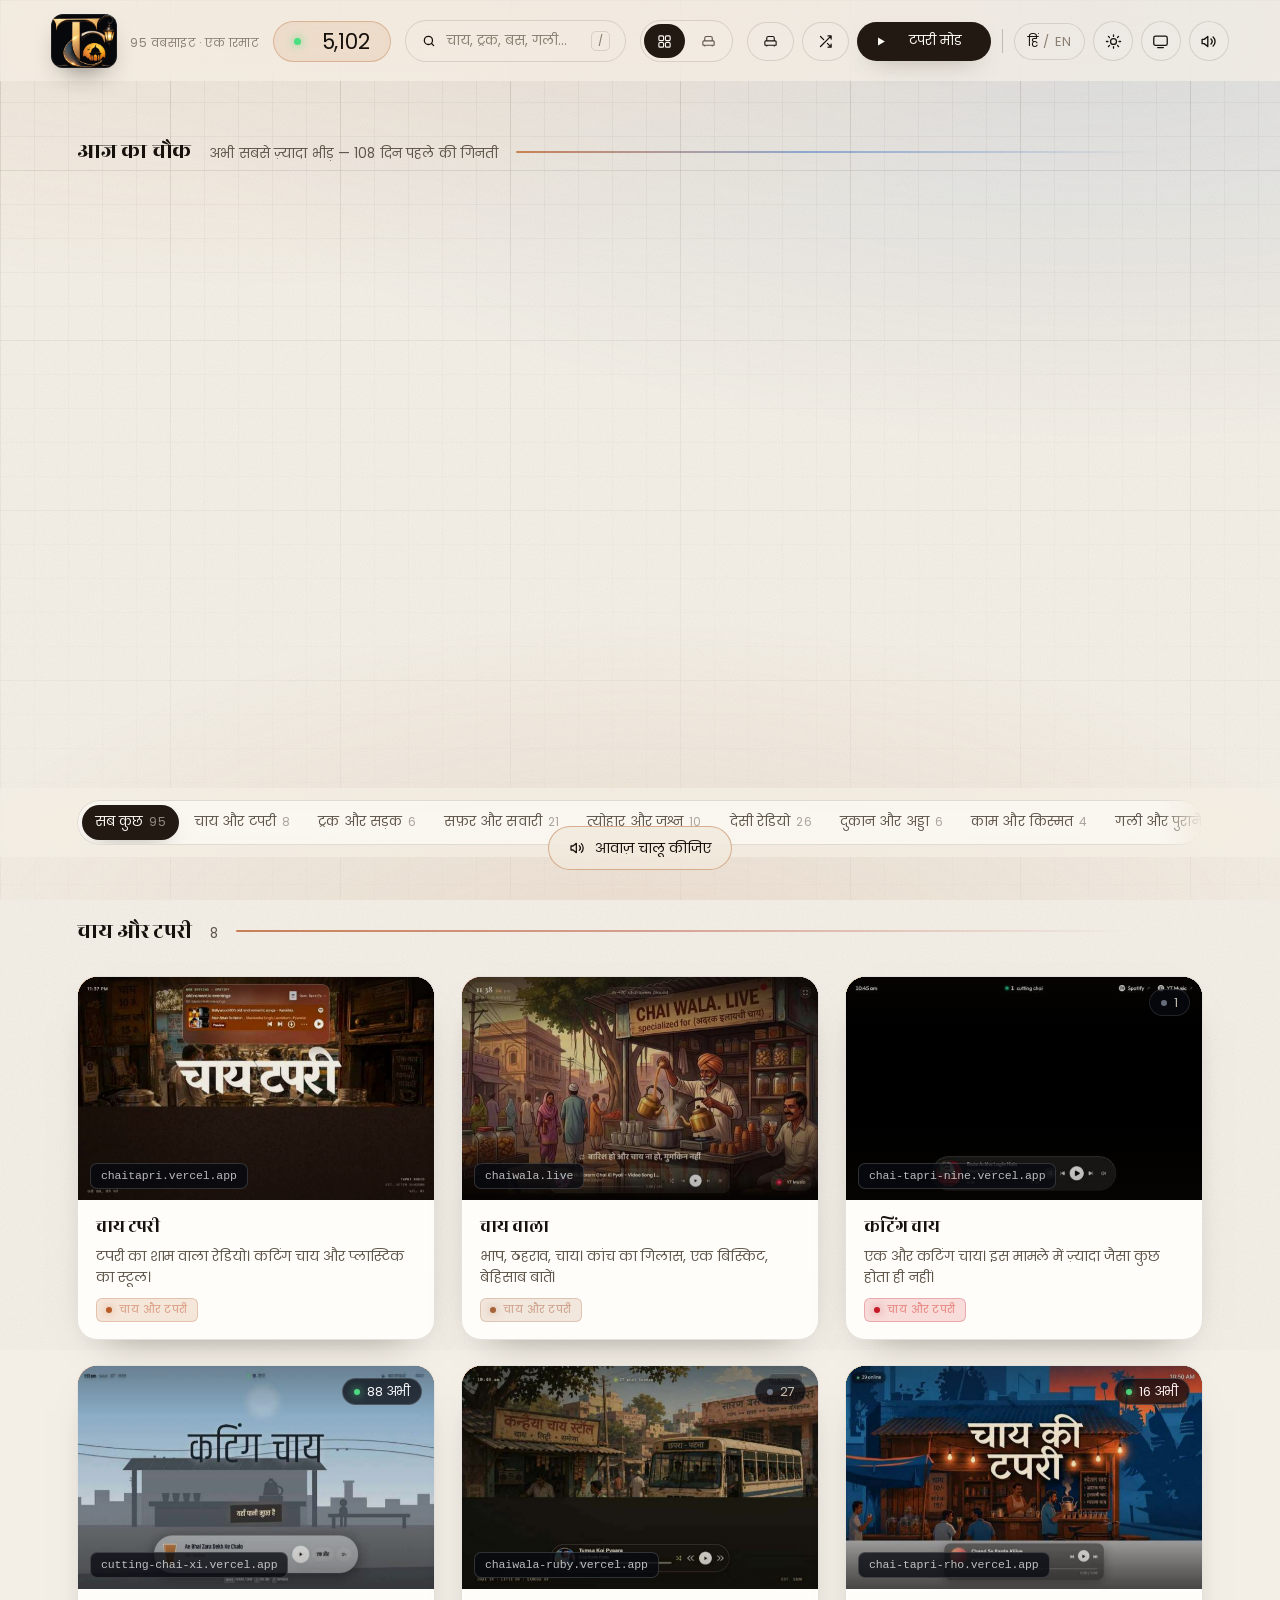
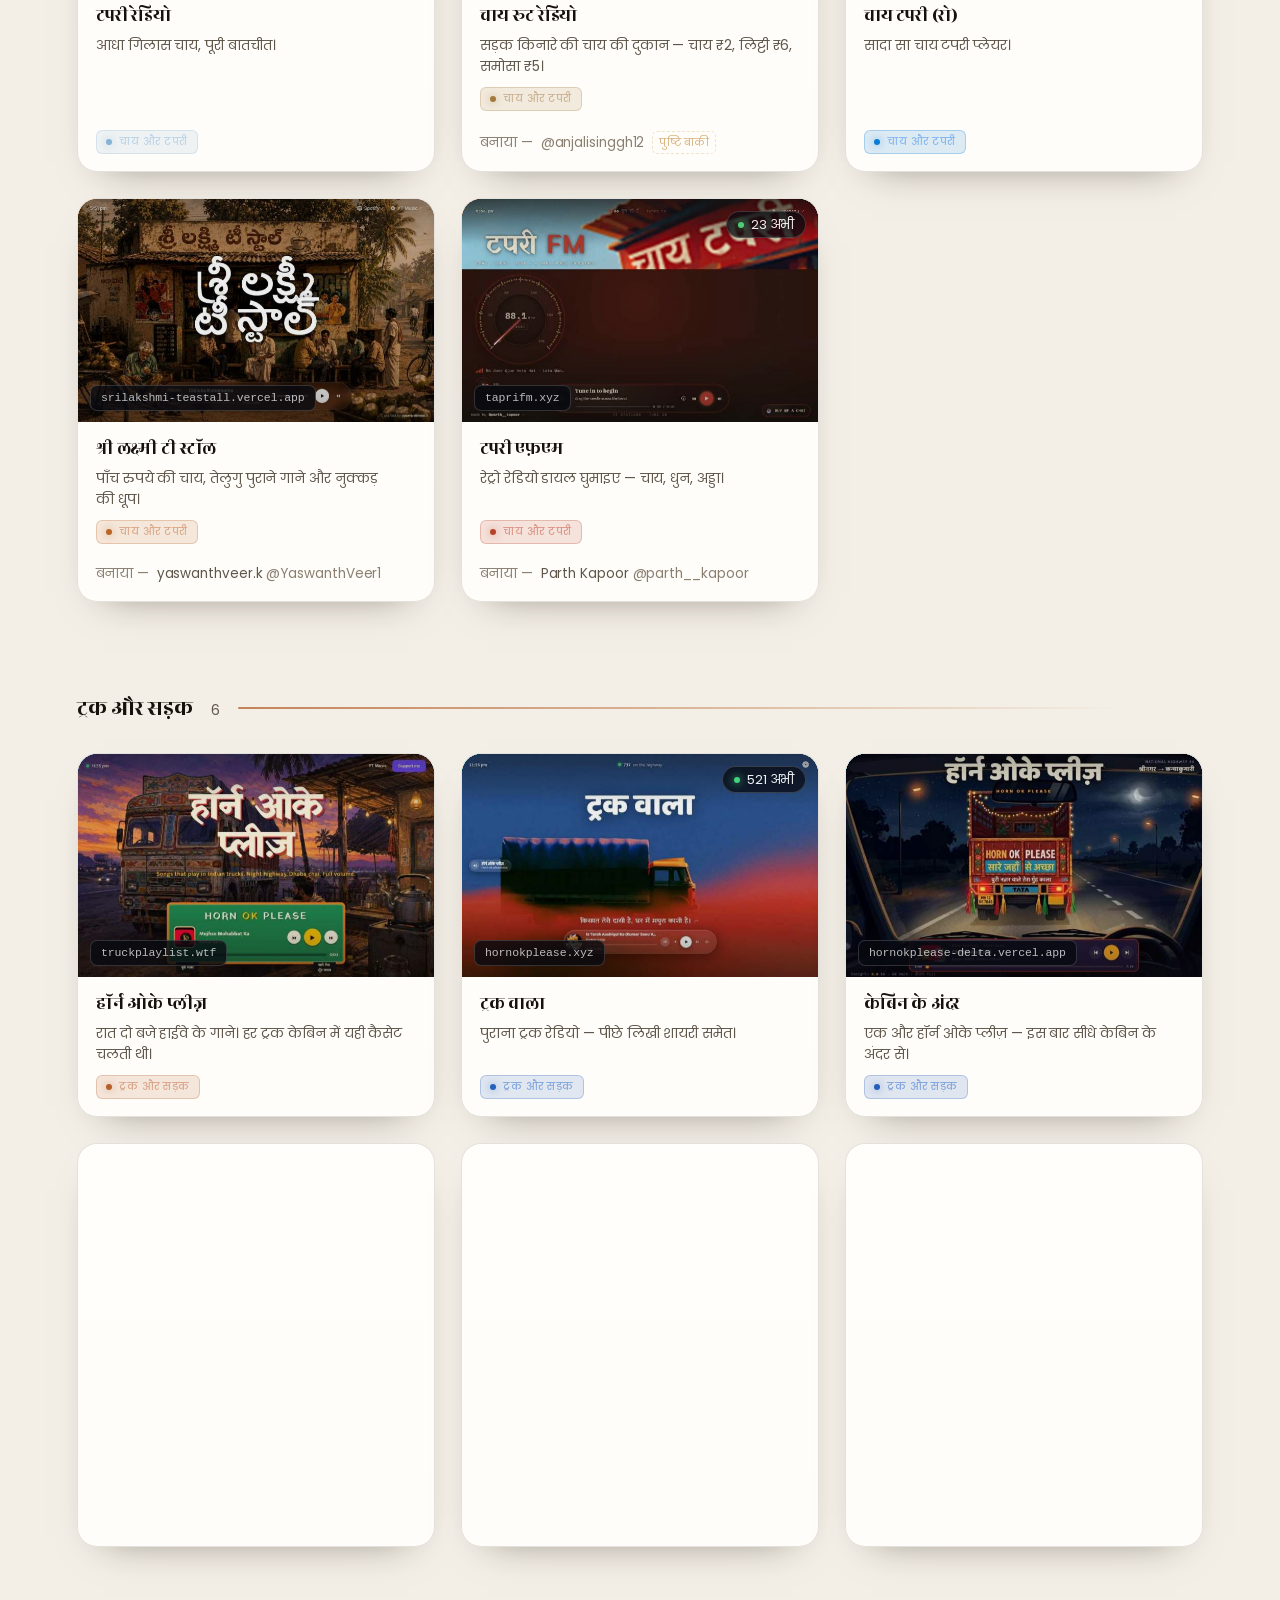
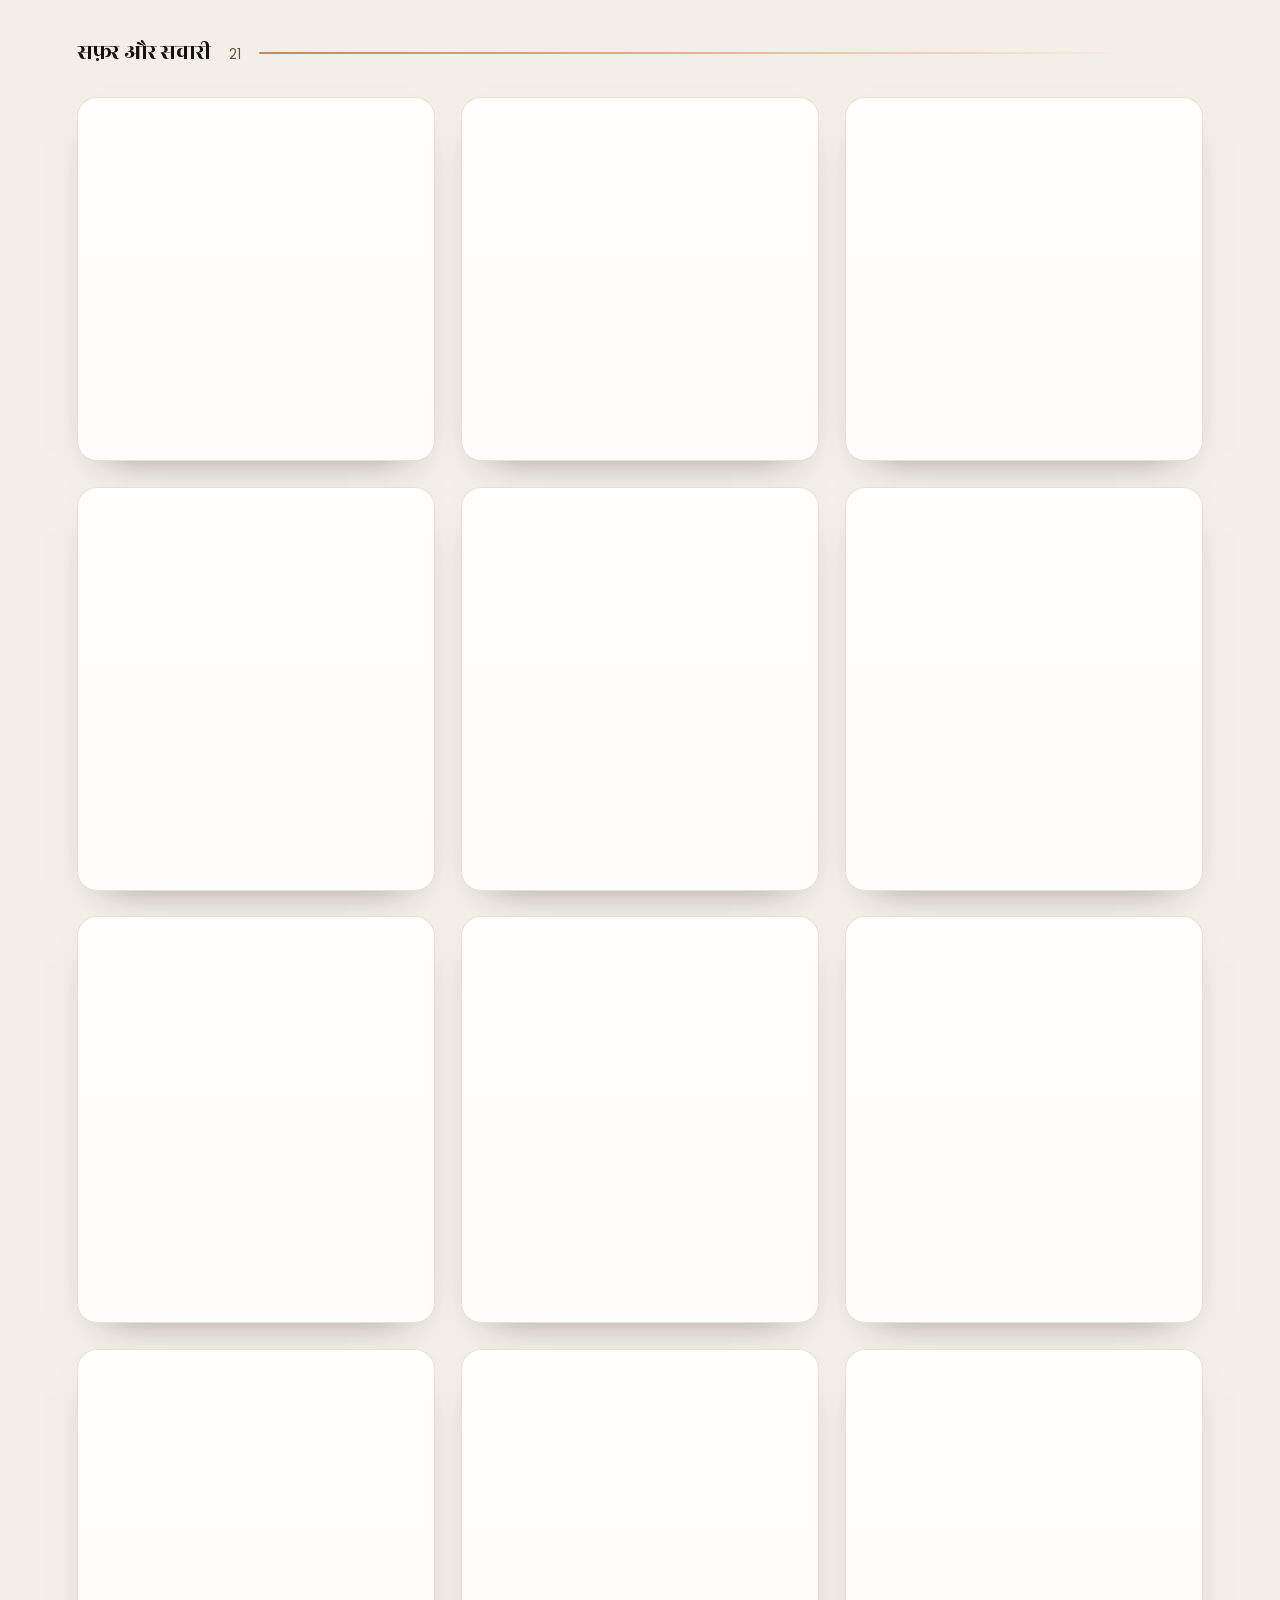
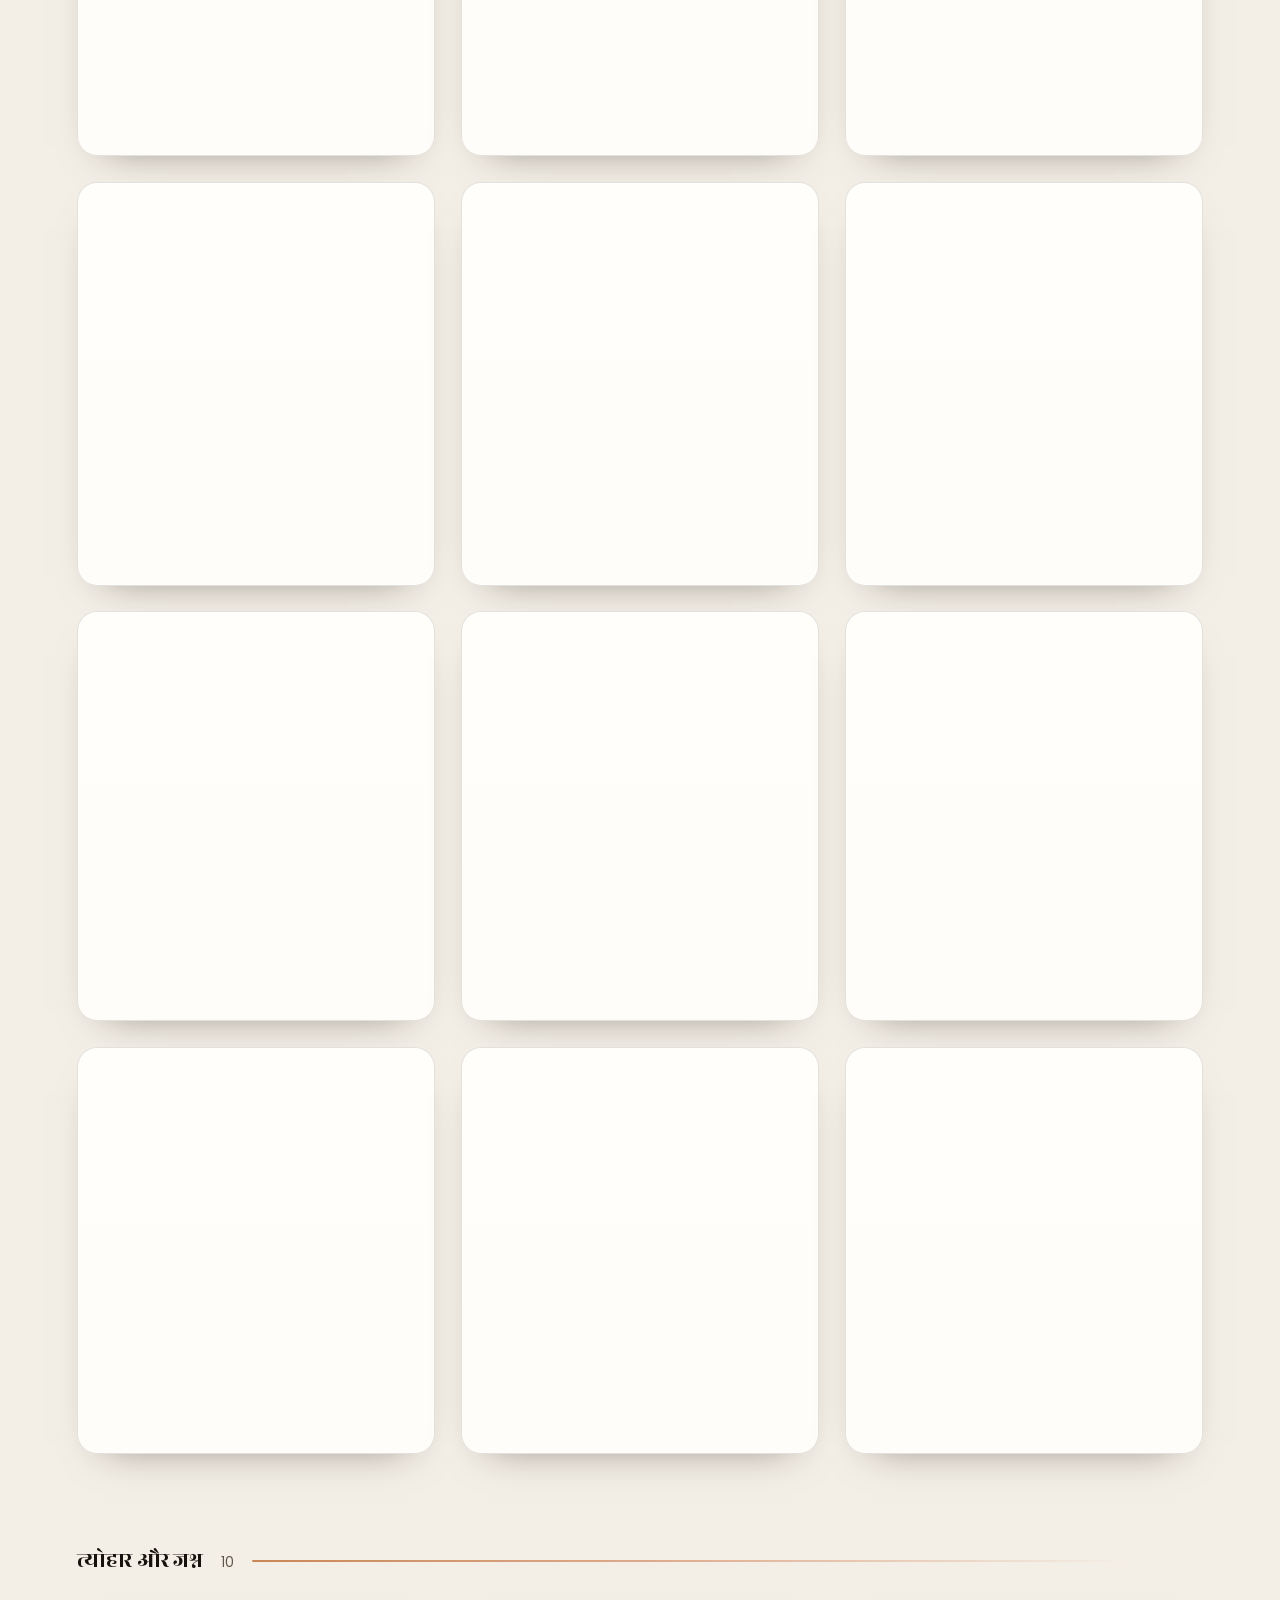
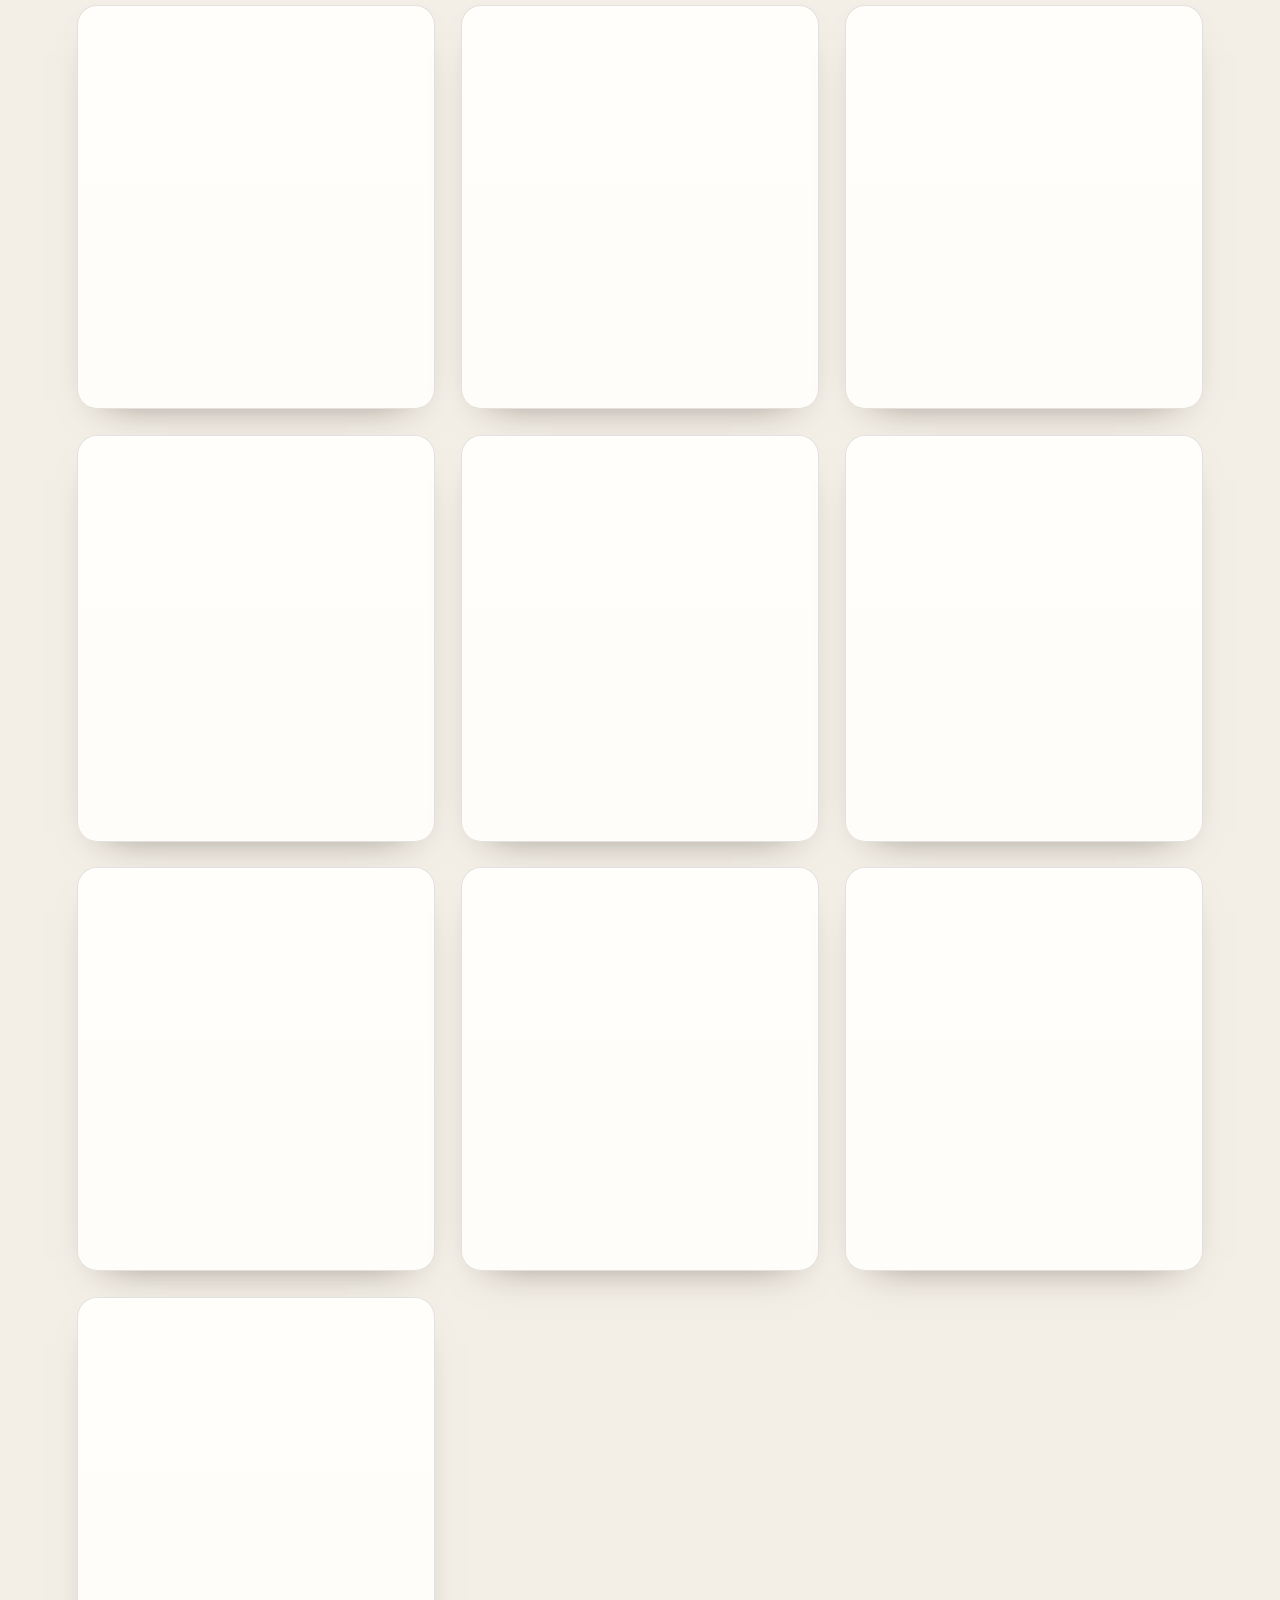
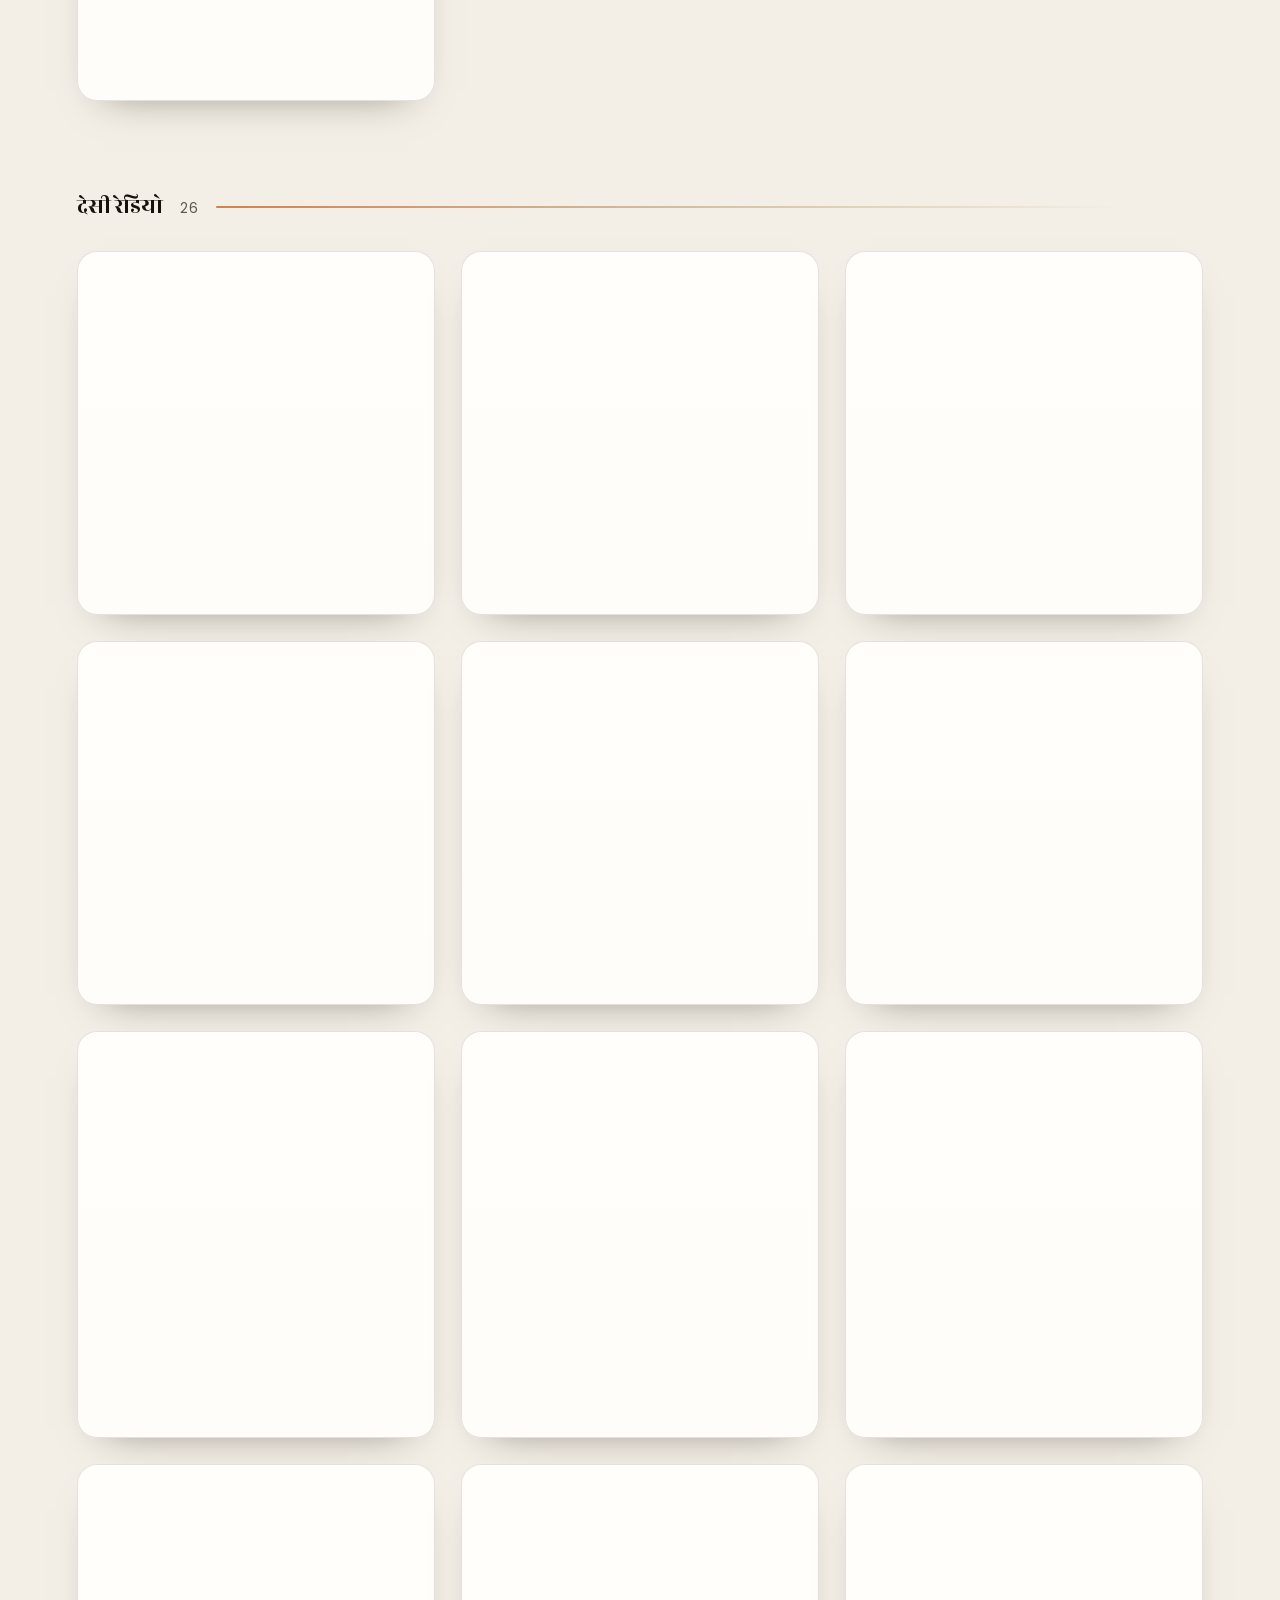
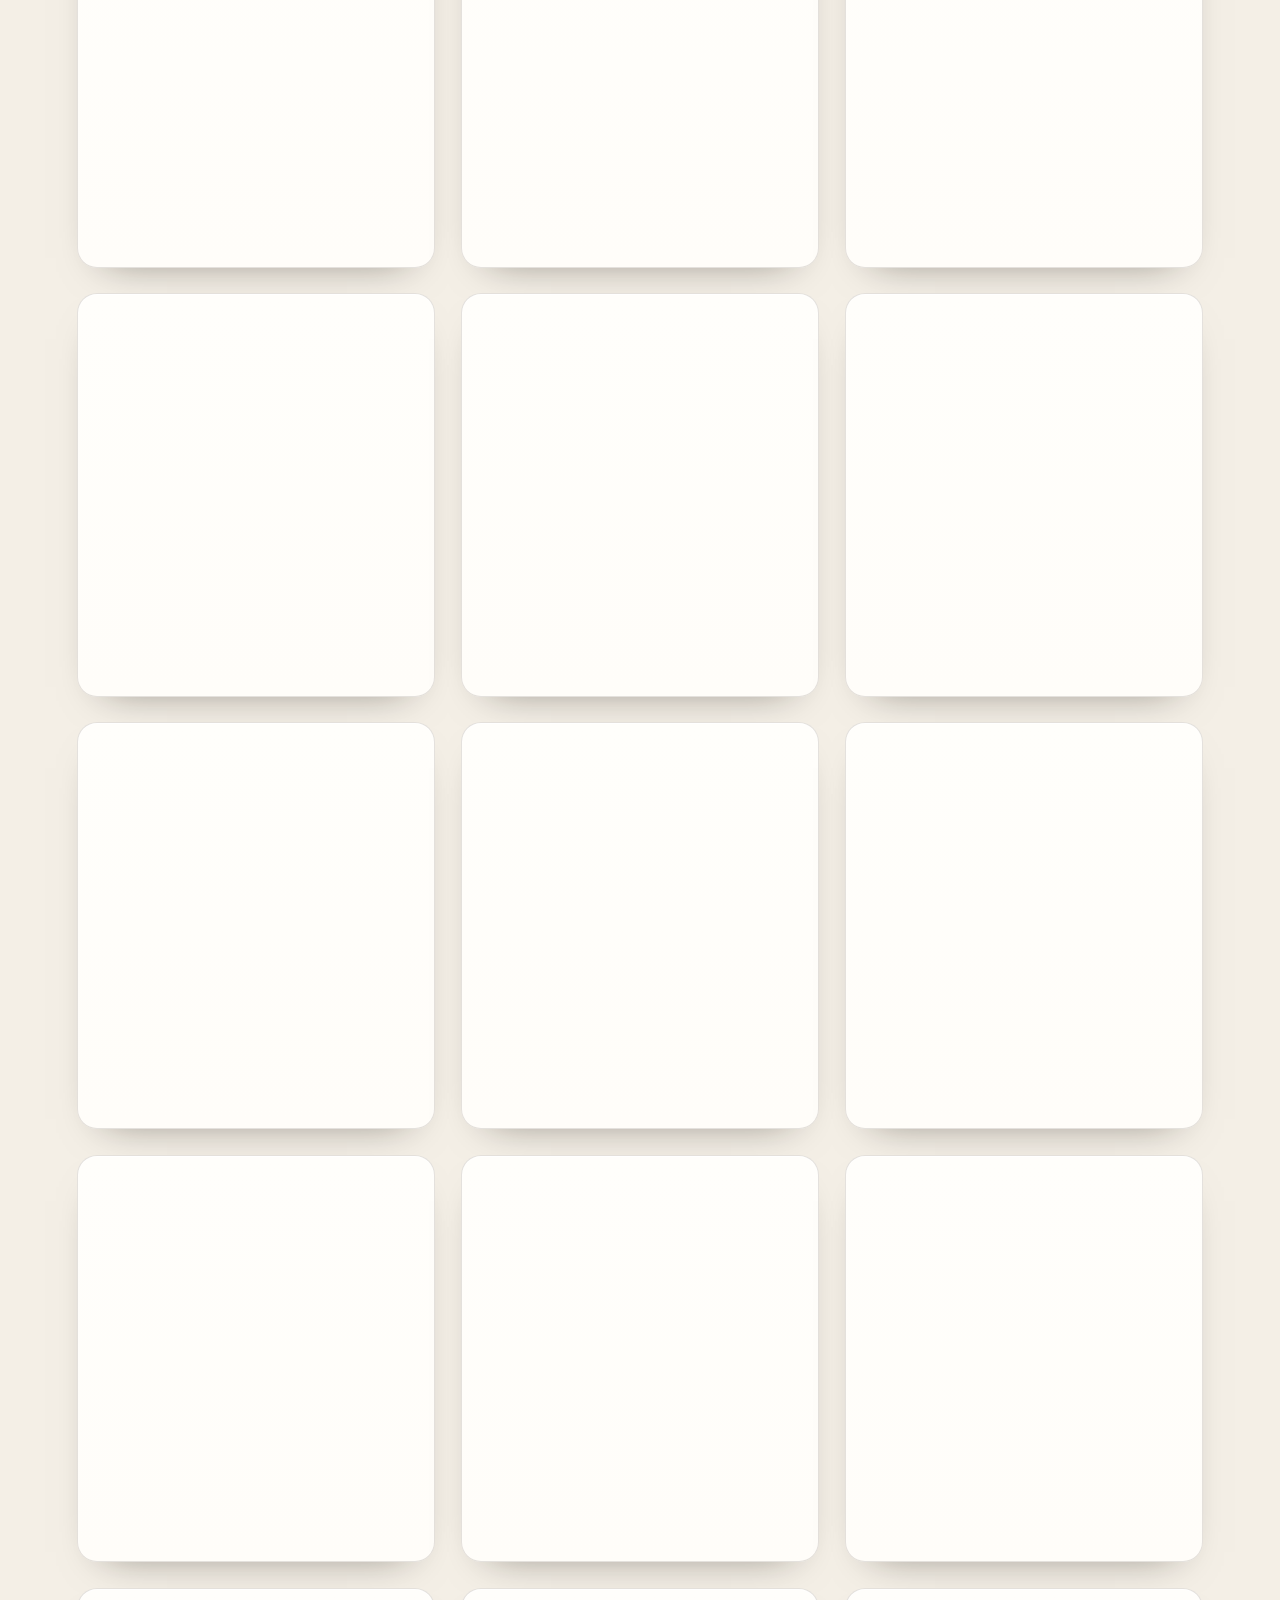
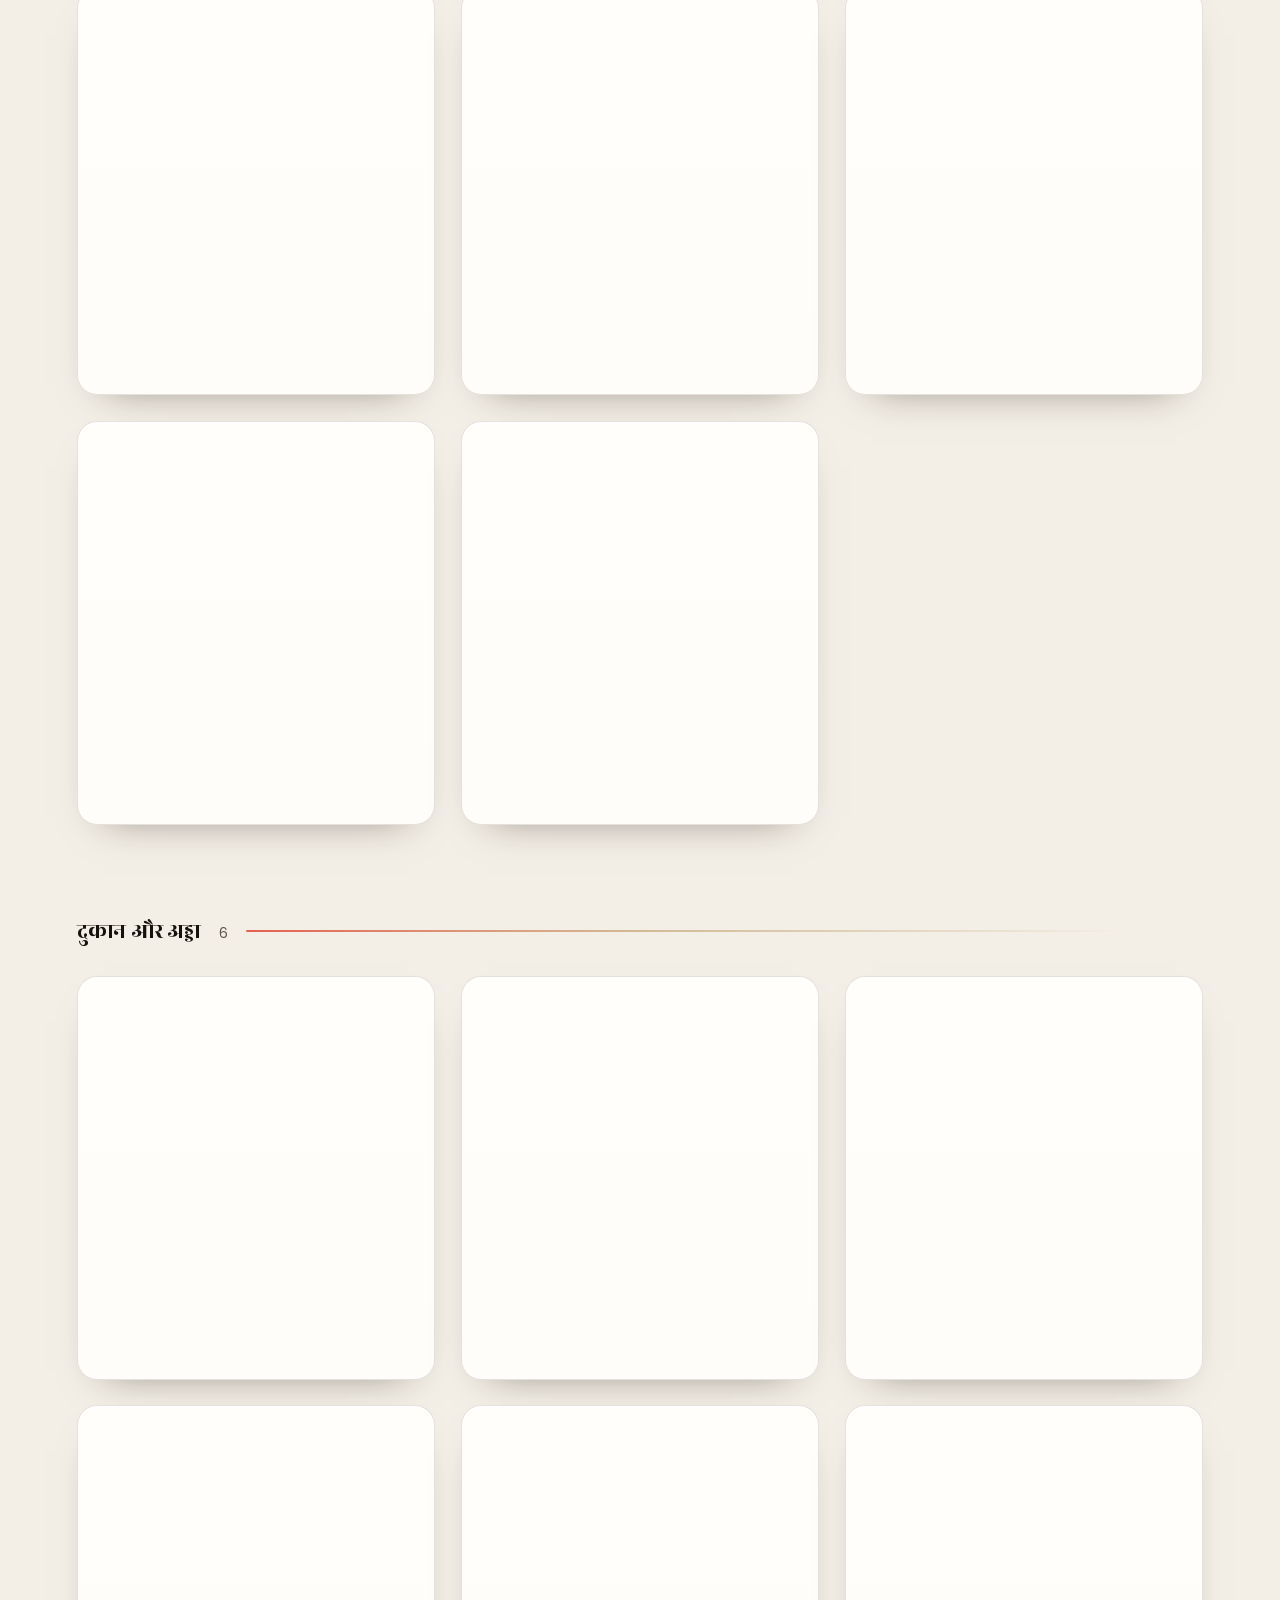
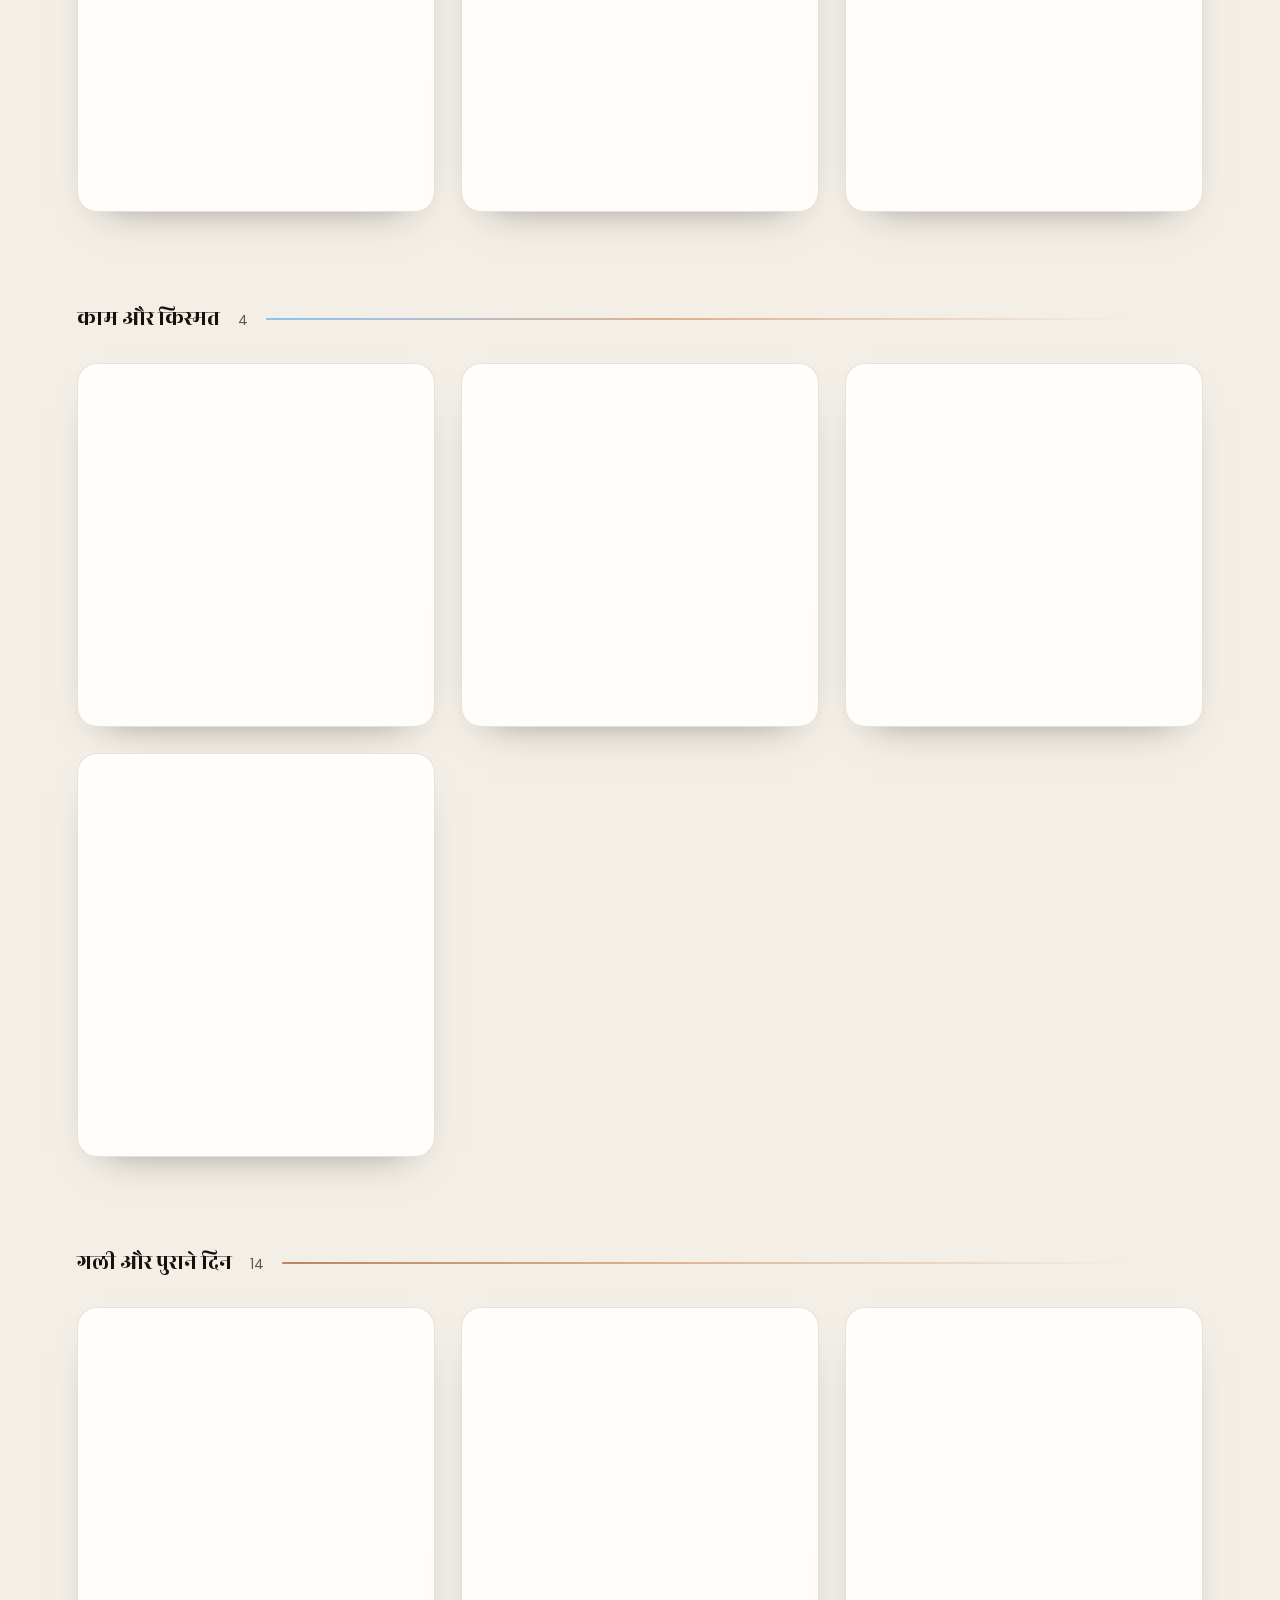
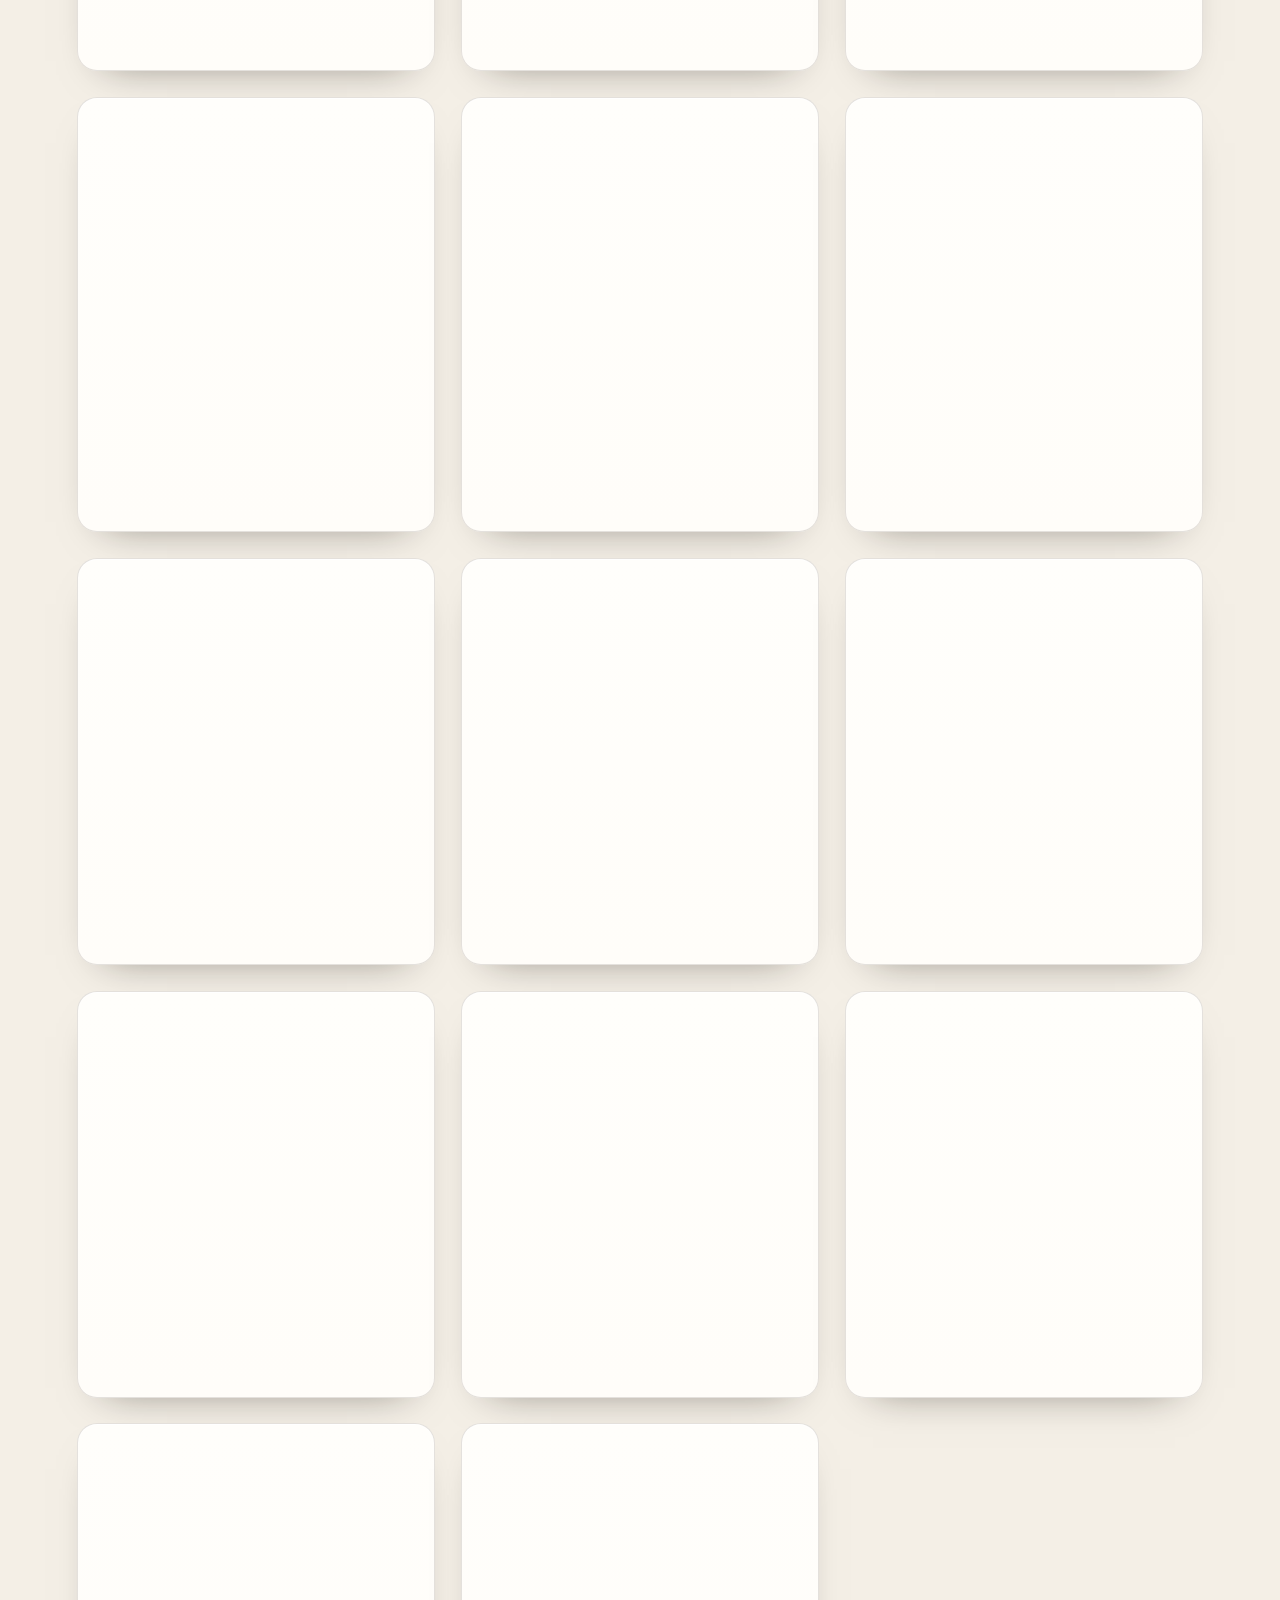
==== commit 9829885b: "Real glass on the sheet, and four more sites The card was a solid plate sitting on a blurred backdro" ====
--- a/index.html
+++ b/index.html
@@ -3,7 +3,7 @@
 <head>
 <meta charset="utf-8" />
 <meta name="viewport" content="width=device-width, initial-scale=1" />
-<meta name="description" content="92 देसी नॉस्टैल्जिया वेबसाइटें — चाय टपरी, ट्रक रेडियो, रोडवेज़ बस, नब्बे के कार्टून — एक ही स्क्रीन पर, असली स्क्रीनशॉट और लाइव भीड़ के साथ।" />
+<meta name="description" content="95 देसी नॉस्टैल्जिया वेबसाइटें — चाय टपरी, ट्रक रेडियो, रोडवेज़ बस, नब्बे के कार्टून — एक ही स्क्रीन पर, असली स्क्रीनशॉट और लाइव भीड़ के साथ।" />
 <meta name="theme-color" content="#06070b" media="(prefers-color-scheme: dark)" />
 <meta name="theme-color" content="#f4efe6" media="(prefers-color-scheme: light)" />
 <link rel="icon" href="/favicon-32.png" type="image/png" sizes="32x32" />
@@ -12,13 +12,13 @@
 <meta property="og:type" content="website" />
 <meta property="og:url" content="https://thechowk.online/" />
 <meta property="og:title" content="द चौक · The Chowk — देसी नॉस्टैल्जिया वेबसाइटों का चौक" />
-<meta property="og:description" content="92 sites, one screen. Chai tapris, truck radios, roadways buses, 90s cartoons — with real screenshots and how many people are inside each one right now." />
+<meta property="og:description" content="95 sites, one screen. Chai tapris, truck radios, roadways buses, 90s cartoons — with real screenshots and how many people are inside each one right now." />
 <meta property="og:image" content="https://thechowk.online/og.png" />
 <meta property="og:image:width" content="1200" />
 <meta property="og:image:height" content="630" />
 <meta name="twitter:card" content="summary_large_image" />
 <meta name="twitter:title" content="द चौक · The Chowk" />
-<meta name="twitter:description" content="92 desi nostalgia sites, one screen — with live crowd counts." />
+<meta name="twitter:description" content="95 desi nostalgia sites, one screen — with live crowd counts." />
 <meta name="twitter:image" content="https://thechowk.online/og.png" />
 <link rel="canonical" href="https://thechowk.online/" />
 <title>द चौक · The Chowk — देसी नॉस्टैल्जिया वेबसाइटों का चौक</title>
@@ -1236,11 +1236,46 @@
 @keyframes sheetIn { from { opacity: 0; } to { opacity: 1; } }
 .sheet-card {
   position: relative; width: min(560px, 100%); max-height: 88vh; overflow-y: auto;
-  border-radius: 24px; padding: clamp(26px, 4vw, 38px);
-  background: linear-gradient(180deg, var(--surface-2), var(--surface));
-  border: 1px solid var(--line-2);
-  box-shadow: 0 1px 0 rgba(255,255,255,.06) inset, 0 60px 120px -50px rgba(0,0,0,1);
+  border-radius: 24px; padding: clamp(26px, 4vw, 38px);+++
   animation: cardIn .4s var(--ease);
+}
+
+/* The sheet is real glass, not a solid plate on a blurred backdrop: the card
+   itself is translucent and the tiles behind it show through. It has to be
+   tuned per theme. At 34% opacity it reads beautifully on the dark page, and
+   on the light one it collapsed to 1.67 contrast with the labels swimming over
+   the screenshots. Light gets a denser 78% pour, which still reads as glass at
+   the edges but holds the text. Measured: labels 6.94 dark, 5.52 light, both
+   over the 4.5 floor, against 3.22 and 3.59 before. */
+.sheet {
+  background: rgba(4,5,9,.42);
+  backdrop-filter: blur(8px) saturate(120%); -webkit-backdrop-filter: blur(8px) saturate(120%);
+}
+:root[data-mode="light"] .sheet { background: rgba(30,22,14,.34); }
+.sheet-card {
+  background: color-mix(in srgb, var(--surface) 34%, transparent);
+  backdrop-filter: blur(34px) saturate(180%);
+  -webkit-backdrop-filter: blur(34px) saturate(180%);
+  border: 1px solid rgba(255,255,255,.16);
+  box-shadow: 0 1px 0 rgba(255,255,255,.22) inset,
+              0 -1px 0 rgba(255,255,255,.05) inset,
+              0 40px 90px -40px rgba(0,0,0,.9);
+}
+:root[data-mode="light"] .sheet-card {
+  background: color-mix(in srgb, var(--surface) 78%, transparent);
+  border-color: rgba(46,34,22,.14);
+  box-shadow: 0 1px 0 rgba(255,255,255,.7) inset, 0 40px 90px -46px rgba(60,40,18,.45);
+}
+/* the labels were under the contrast floor even before the glass. these sit
+   after the base .field rules in source order, so they need the extra
+   specificity to win rather than relying on where they are pasted. */
+.sheet-card .field span { color: var(--muted); }
+.sheet-card .field input { background: rgba(255,255,255,.07); border-color: rgba(255,255,255,.18); }
+:root[data-mode="light"] .sheet-card .field input {
+  background: rgba(255,255,255,.5); border-color: rgba(46,34,22,.16);
 }
 @keyframes cardIn { from { transform: translateY(14px) scale(.985); } to { transform: none; } }
 .sheet-x {
@@ -1782,6 +1817,9 @@
   { t:'बाउल गान', u:'https://baulgan.vibemusic.space', d:'गाँव की सड़क पर बाउल गायक, दूर कहीं एकतारा — प्लेलिस्ट से पहले वाला बांग्ला।', c:'radio', g:'🪕', h:44, p:'p-dots', k:'baul gan bengali folk ektara village anik das vibemusic', maker:'Anik Das', handle:'Dev_anik2003', mv:1, te:'Baul Gaan', de:'A Baul singer on a village road and an ektara in the distance — Bengali folk from before the playlists.' },
   { t:'रक्षाबंधन', u:'https://rakshabandhan.me', d:'रील्स से पहले — दूरदर्शन पर "फूलों का तारों का" और दीदी राखी बाँधती हुई।', c:'tyohar', g:'🪢', h:340, p:'p-dots', k:'rakshabandhan rakhi doordarshan phoolon ka taaron ka didi nishan', maker:'Nishan', handle:'thenishandas', mv:1, te:'Raksha Bandhan', de:'Before reels — Doordarshan playing "Phoolon ka taaron ka" while didi tied the rakhi.' },
   { t:'टुक टुक', u:'https://tuktuk-iota.vercel.app', d:'टुक टुक में बैठे-बैठे हिमेश — अपनी प्लेलिस्ट डालिए और किसी ख़ास को भेजिए।', c:'bus', g:'🛺', h:8, p:'p-stripe', k:'tuk tuk himesh reshammiya youtube playlist ankit sharma auto rickshaw', maker:'Ankit Sharma', handle:'ankitsharmatv', mv:1, te:'Tuk Tuk', de:'Himesh from the back of a tuk tuk — drop in your own playlist and send it to someone.' },
+  { t:'नॉस्टैल्जिक', u:'https://www.nostalgic.best', d:'पुराने गानों वाला रेडियो और स्क्रीनसेवर — जिम जैम से लेकर तन्हाई तक कई प्लेलिस्ट।', c:'radio', g:'📻', h:268, p:'p-rays', k:'nostalgic best aesthetic radio screensaver gym jam playlists vedanshh', maker:'Vedanshh', handle:'', mv:1, te:'Nostalgic', de:'An aesthetic radio and screensaver — several playlists, from gym jam to tanhai.' },
+  { t:'भाई के गाने', u:'https://bhai-k-gaane.bpss.in', d:'सलमान वाले सारे गाने एक जगह — चुनरी चुनरी से लेकर आगे तक।', c:'retro', g:'🕶️', h:14, p:'p-stripe', k:'bhai ke gaane salman khan bollywood 90s 2000s yt music', maker:'', handle:'', te:'Bhai Ke Gaane', de:'Every Salman song in one place, from Chunnari Chunnari onward.' },
+  { t:'नुसरत की महफ़िल', u:'https://nfak-goated.vercel.app', d:'नुसरत साहब की रात भर चलने वाली महफ़िल — अठारह क़व्वालियाँ, एक के बाद एक।', c:'radio', g:'🎙️', h:292, p:'p-rays', k:'nfak nusrat fateh ali khan qawwali after dark mehfil harshit', maker:'Harshit', handle:'harshitlog', mv:1, te:'NFAK After Dark', de:'Nusrat all night — eighteen qawwalis, one after another.' },
 ];
 
 /* ============================================================
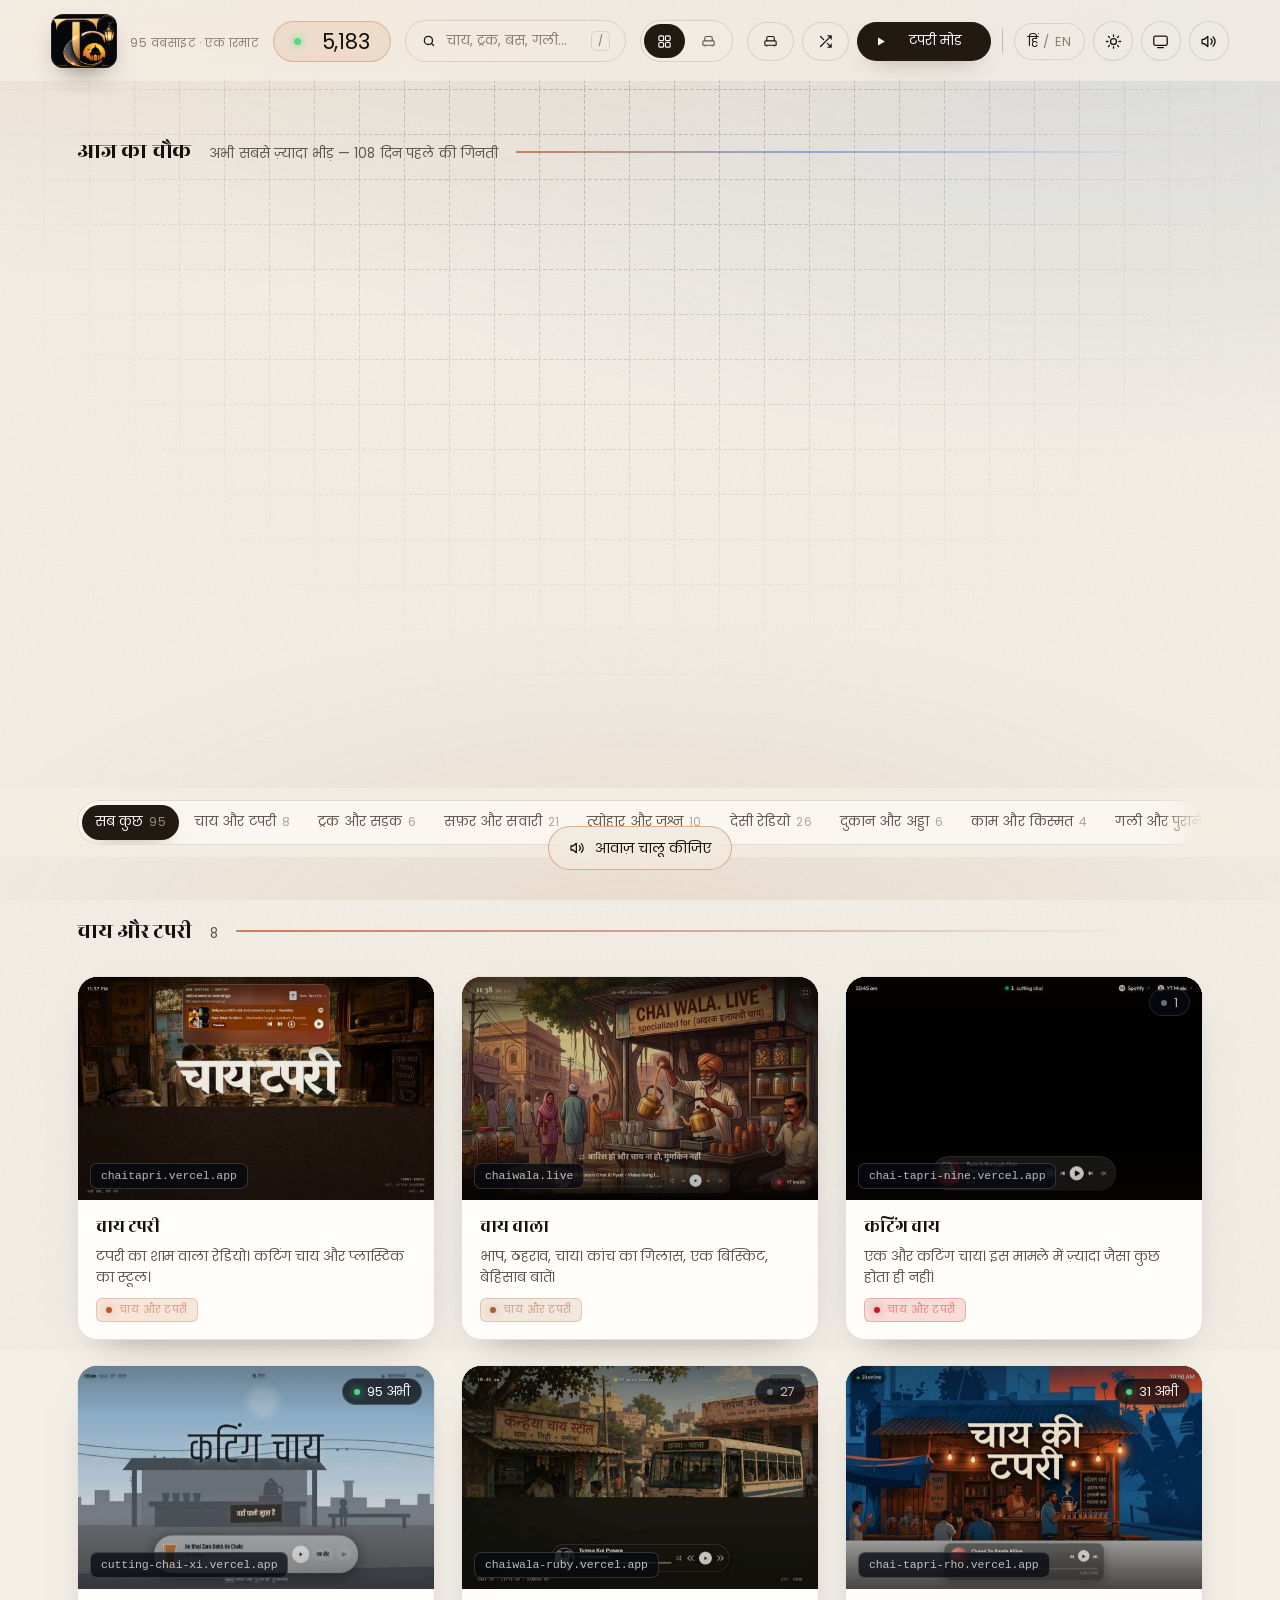
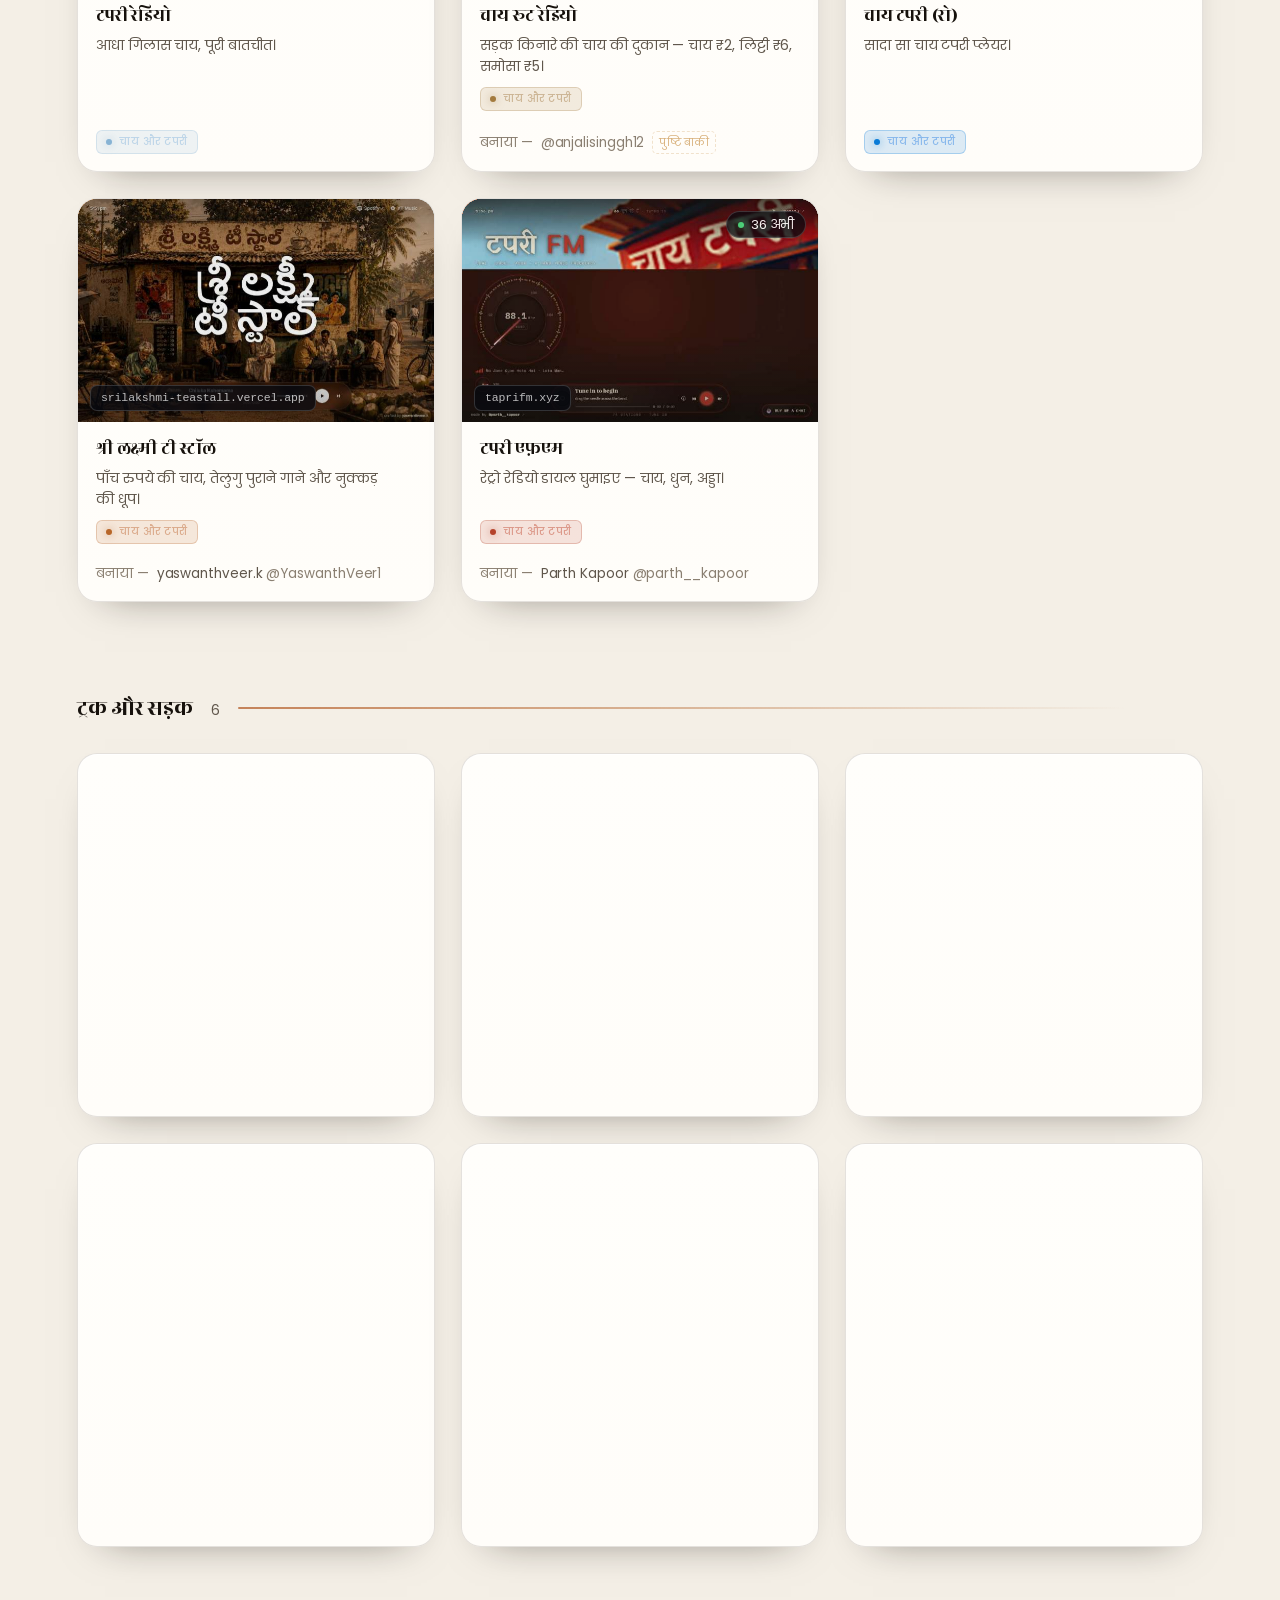
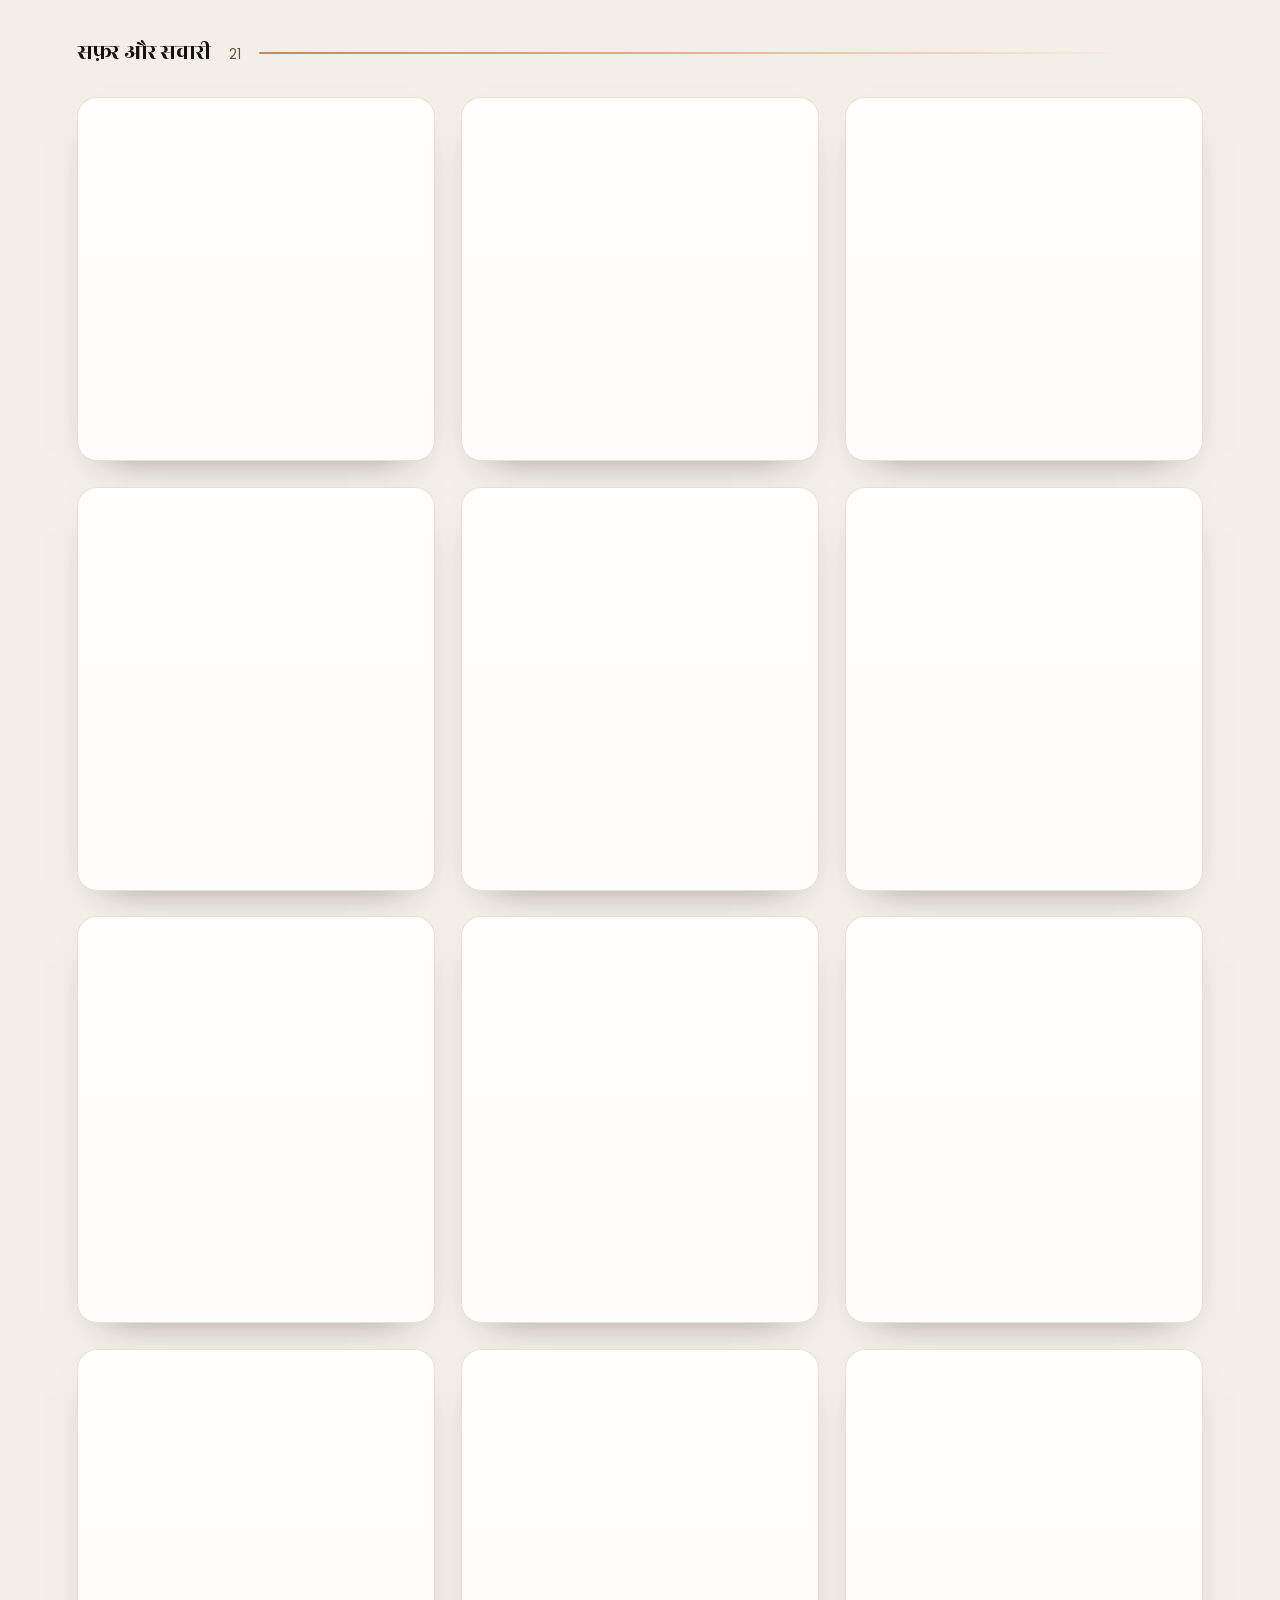
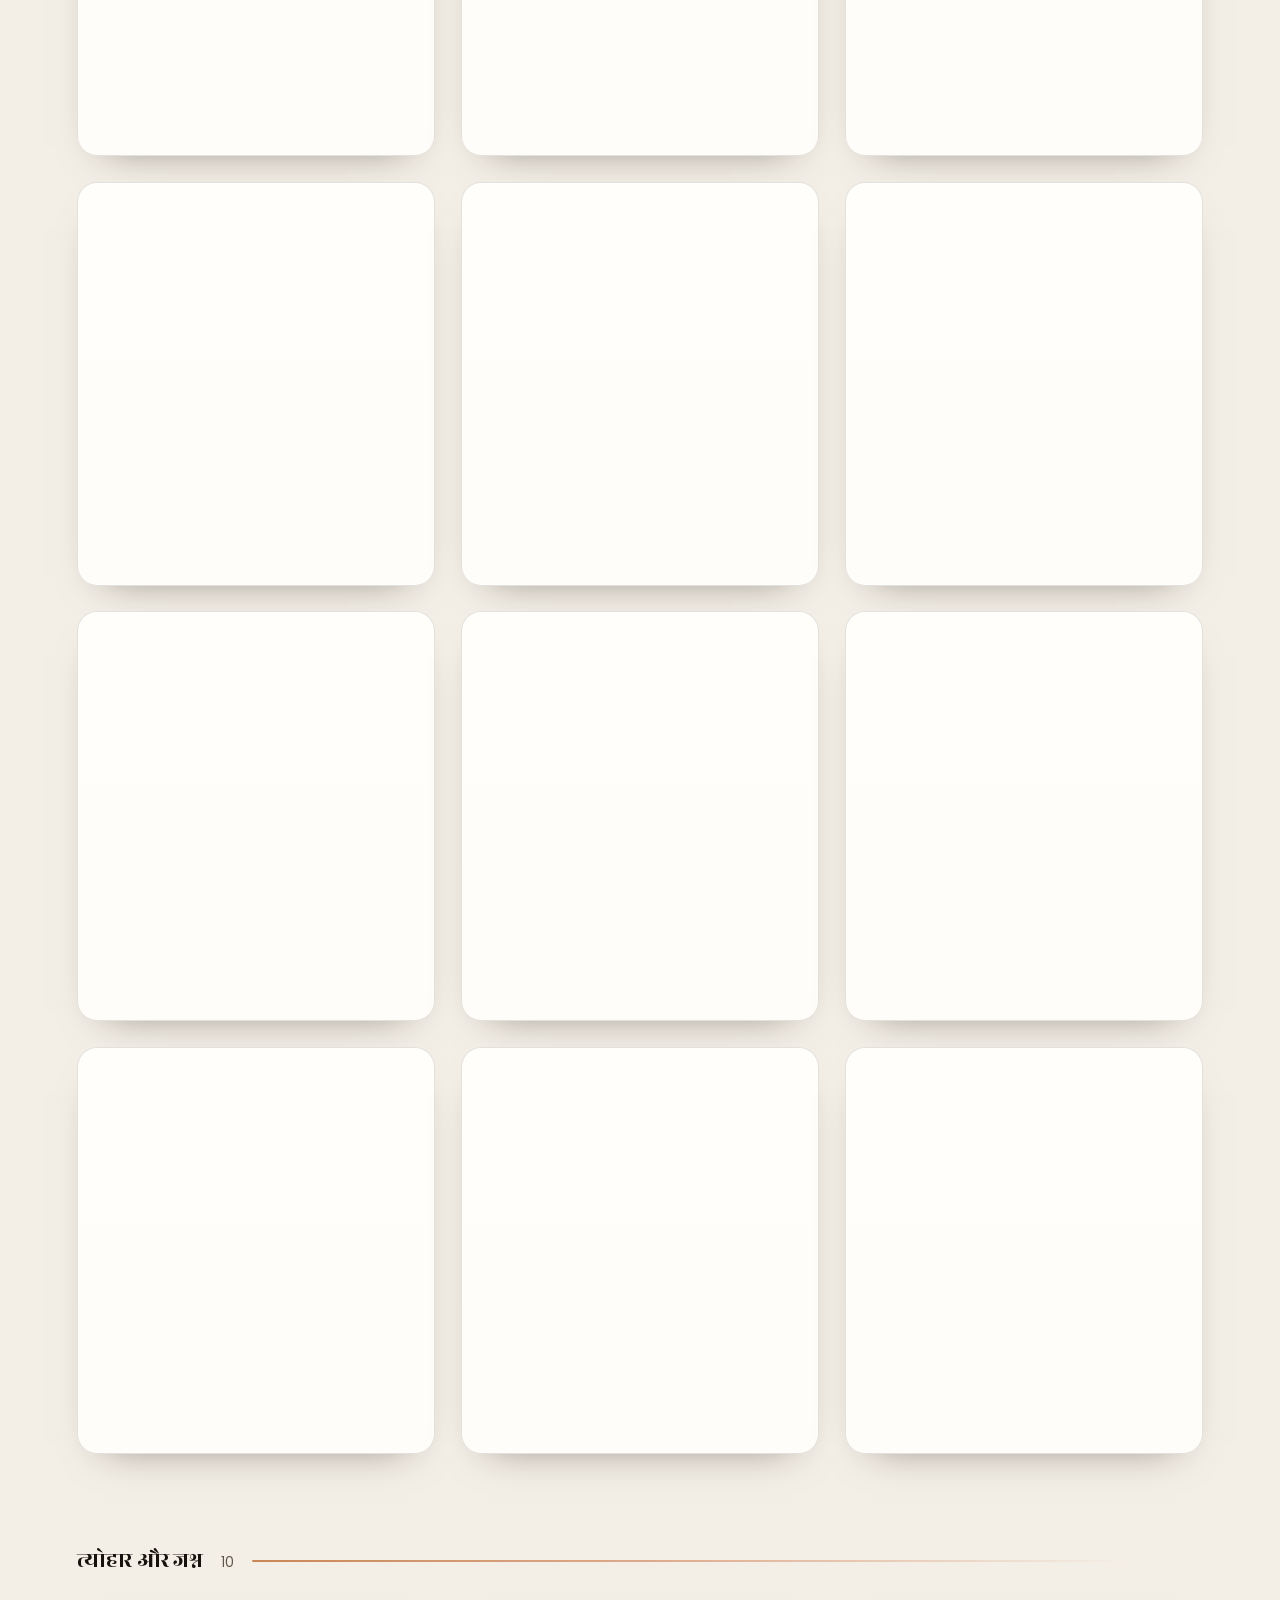
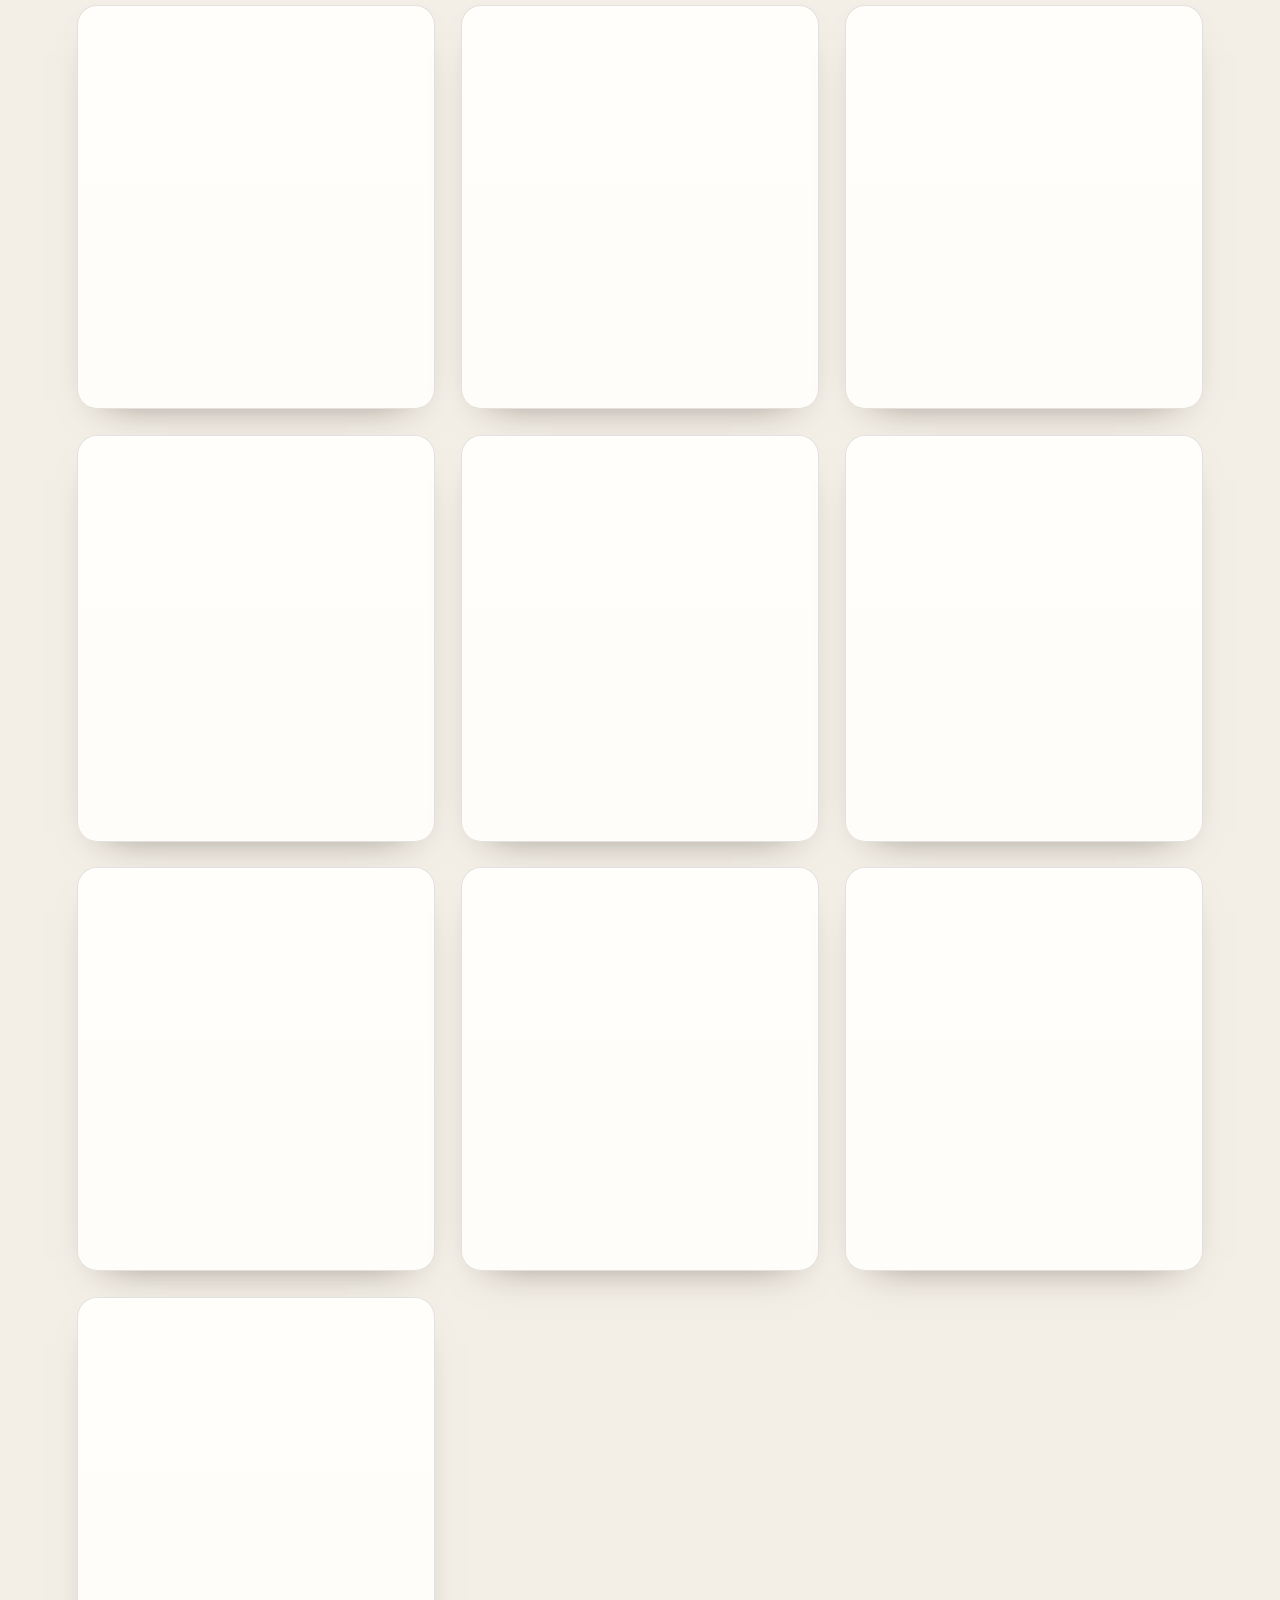
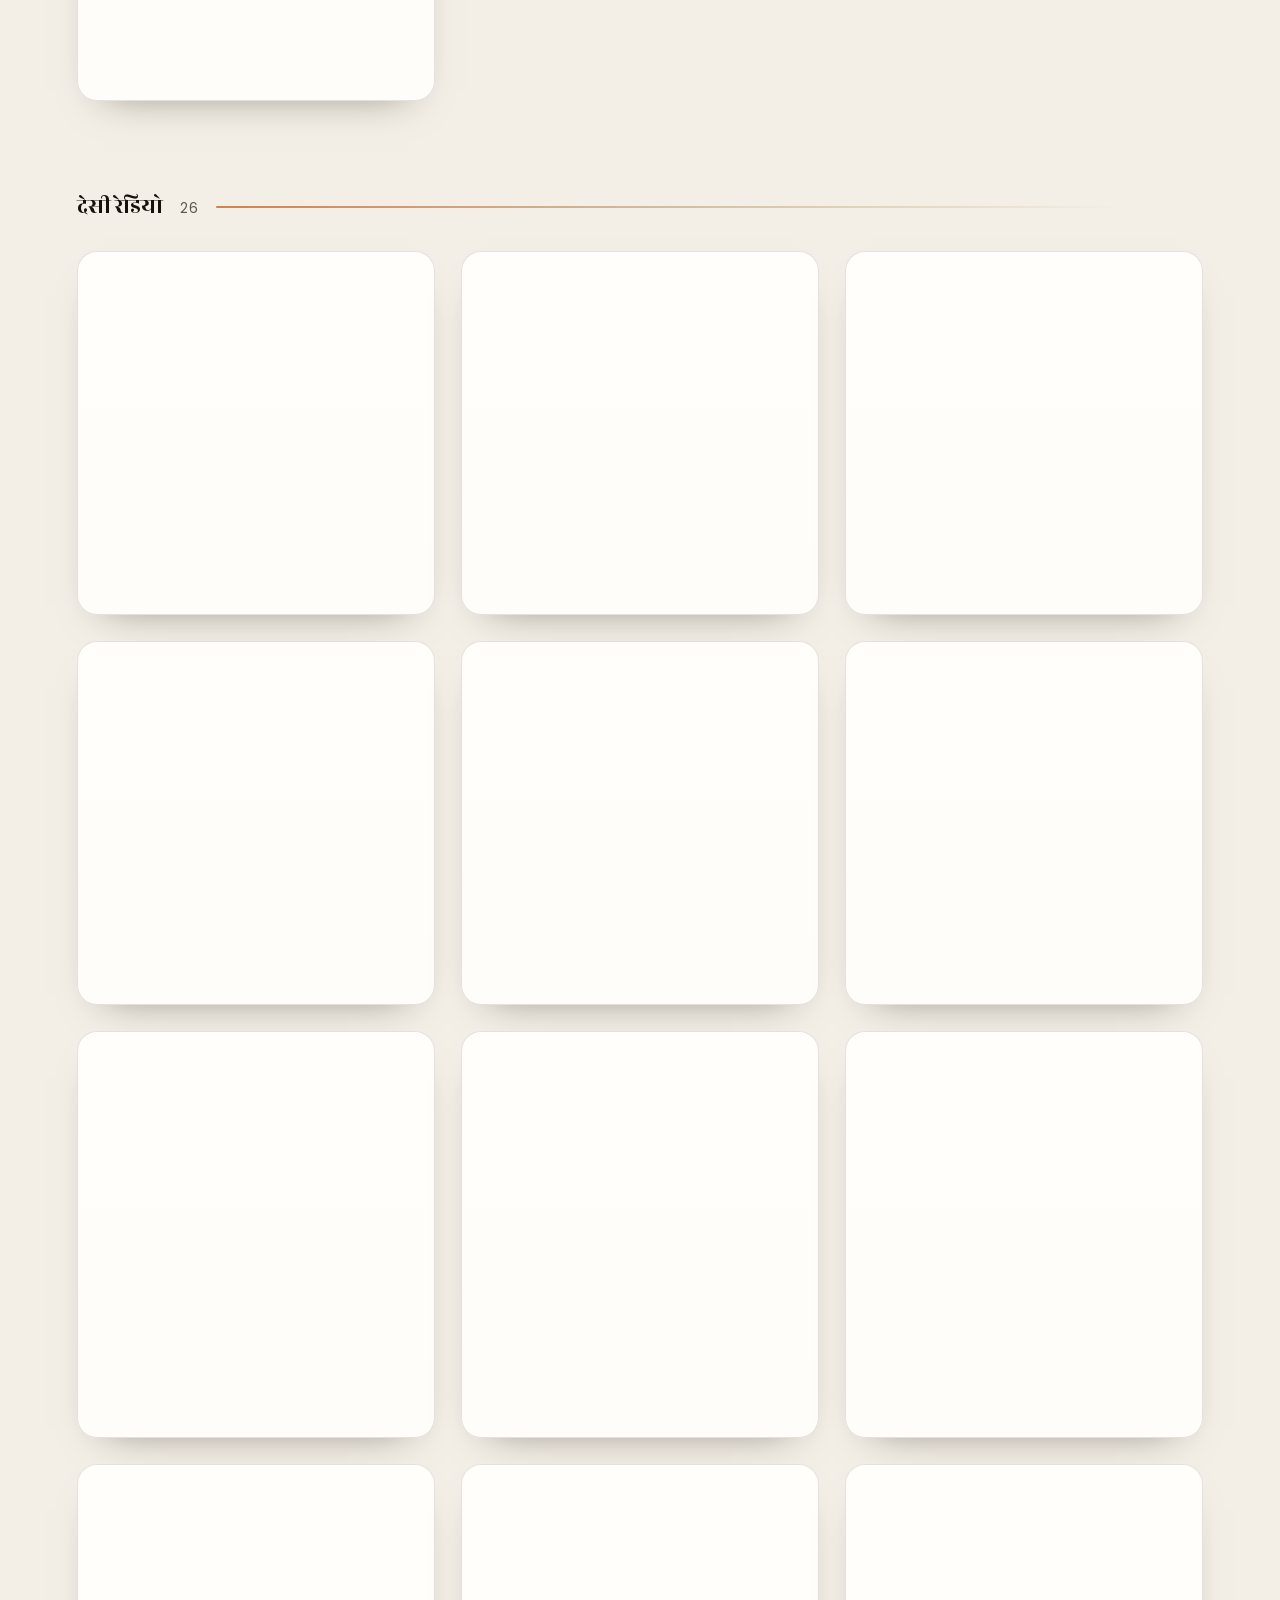
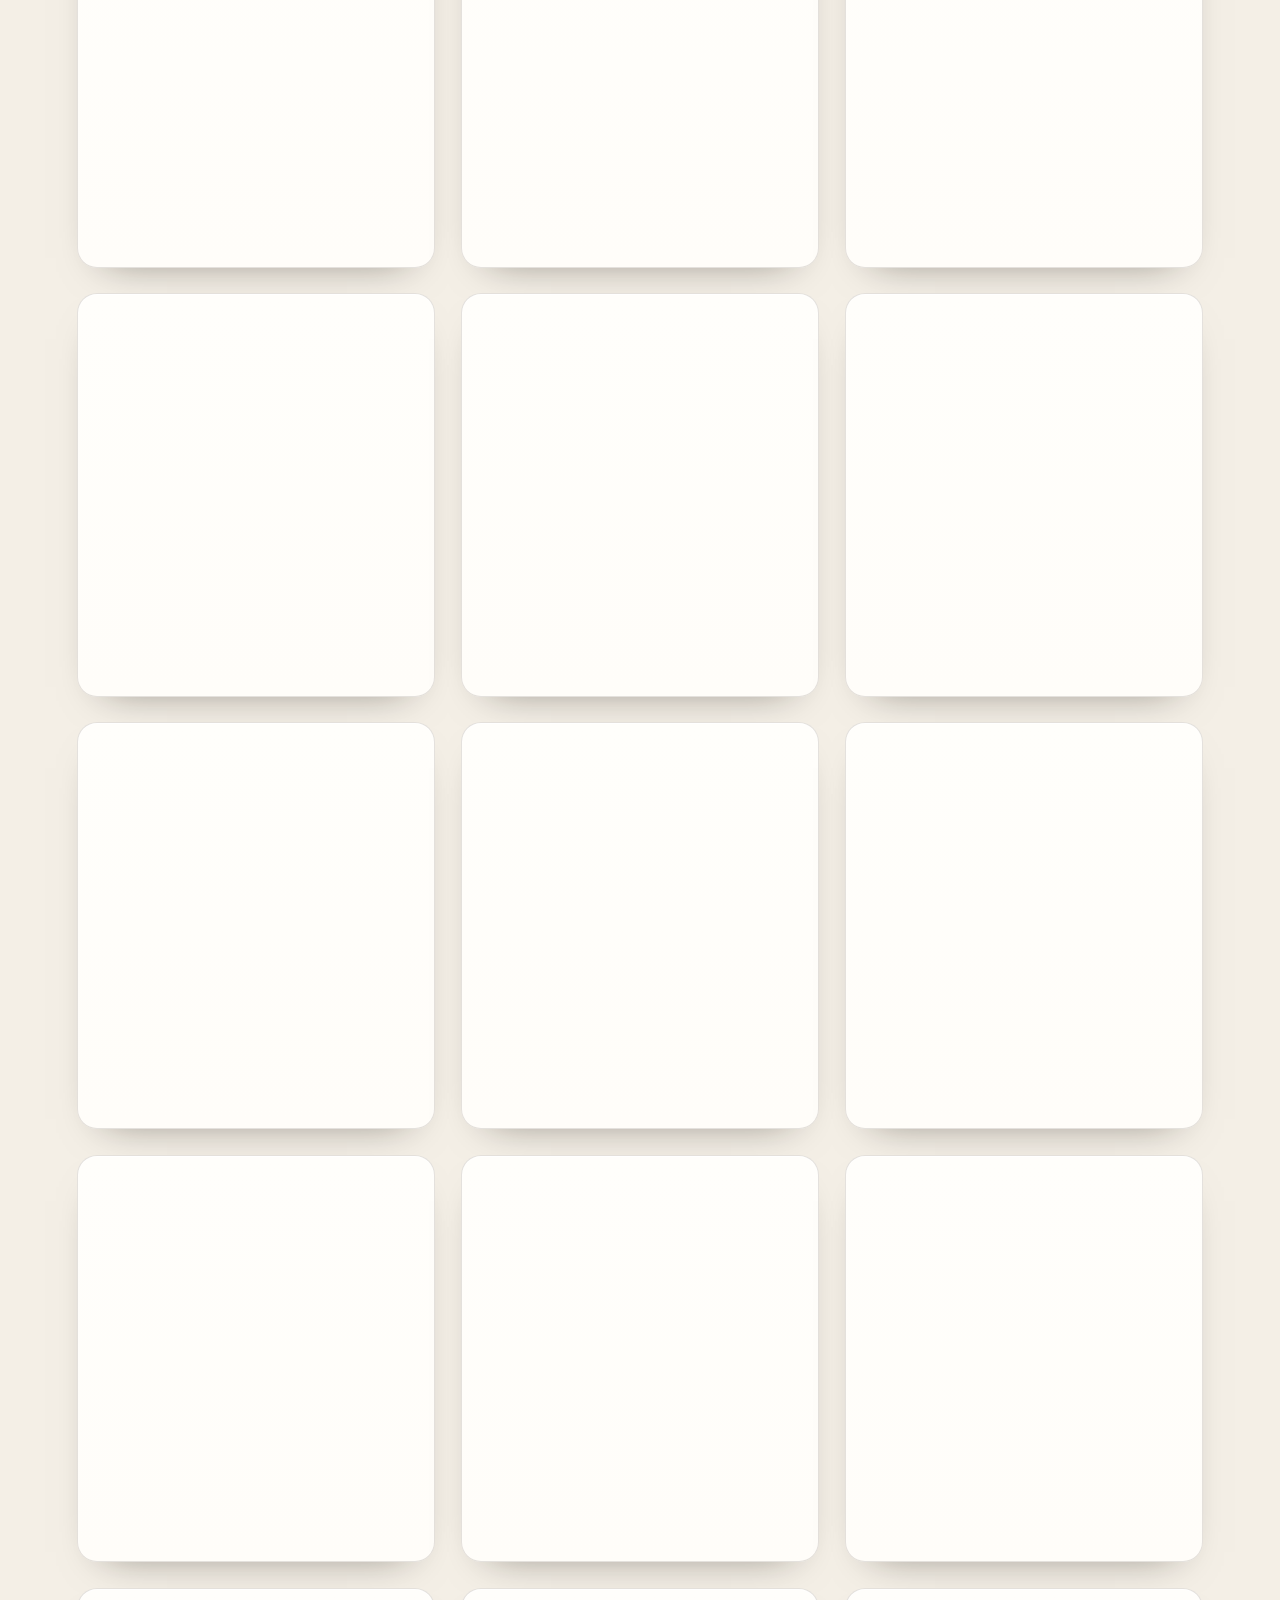
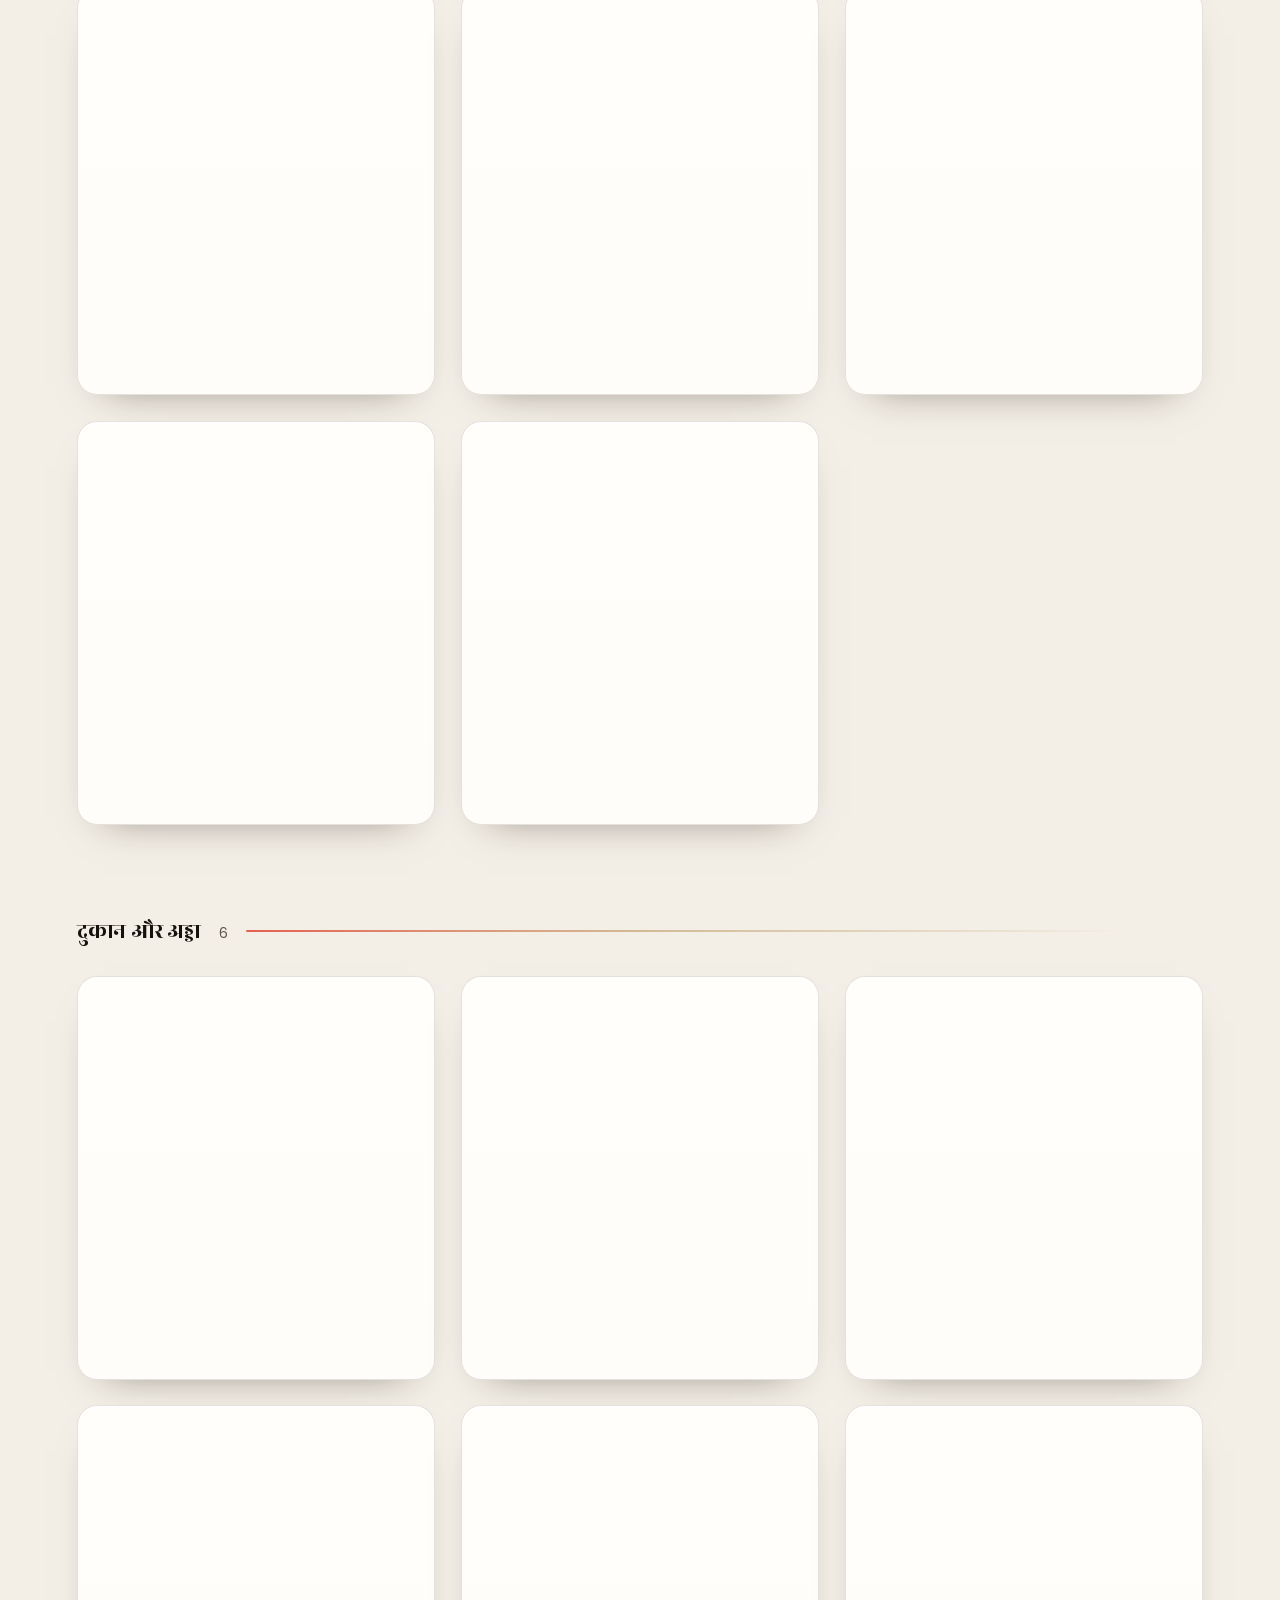
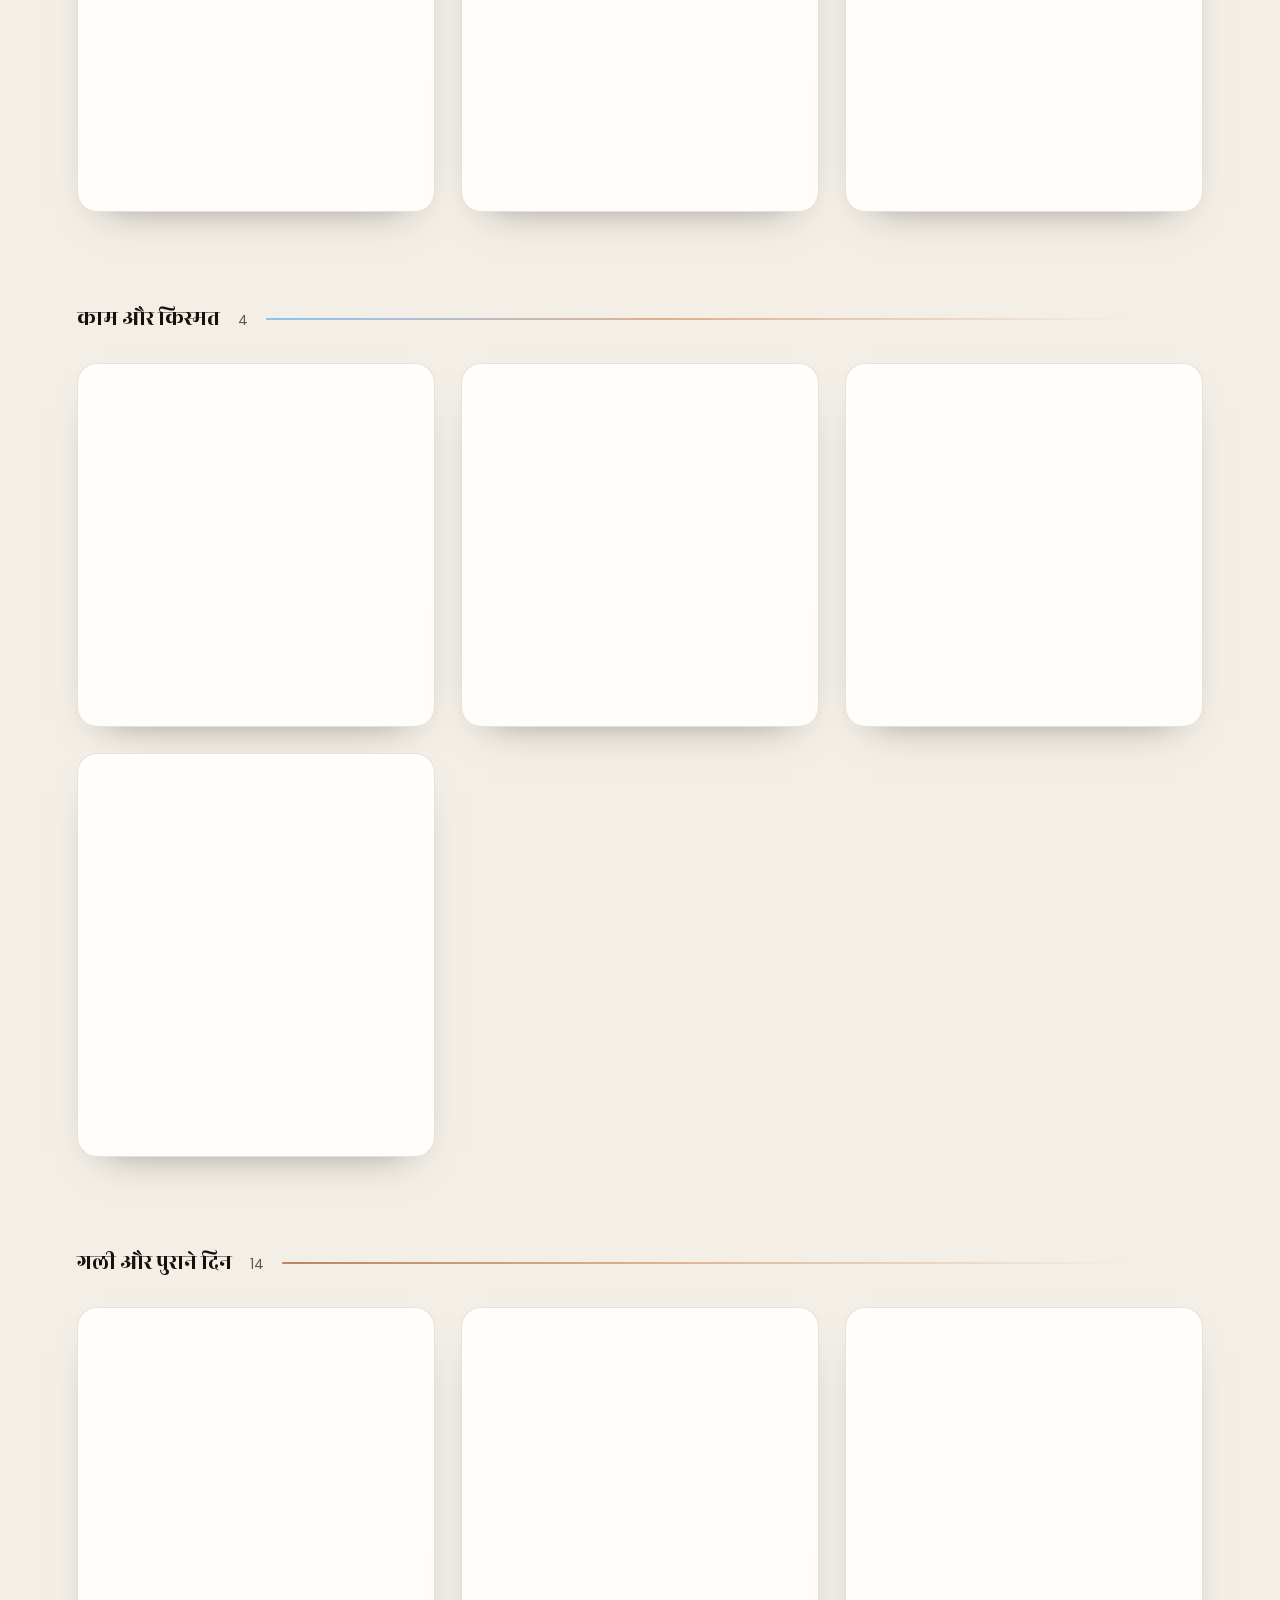
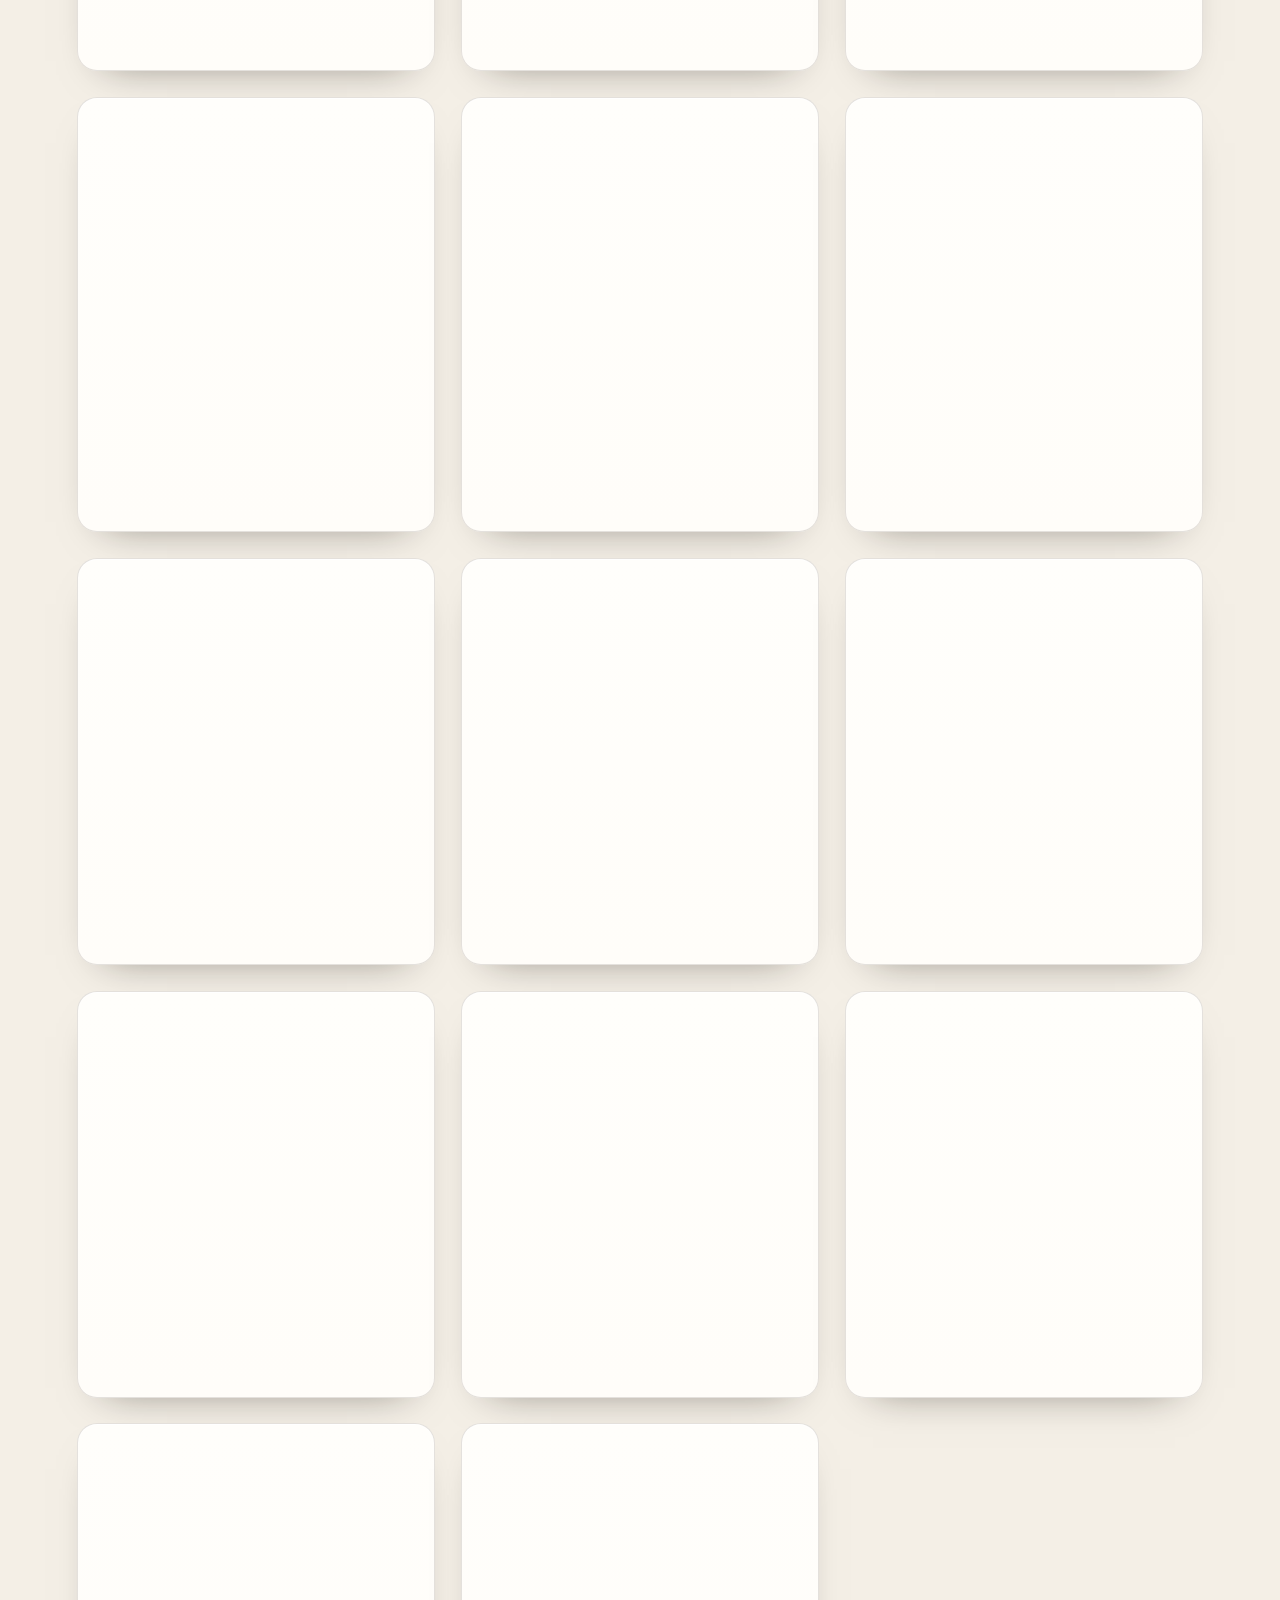
==== commit 996aaca6: "Graph paper matching the reference: dashed cells, radial focus The grid was four solid linear-gradie" ====
--- a/index.html
+++ b/index.html
@@ -59,8 +59,8 @@
   --ivory:      #e9dfcc;
 
   /* graph paper: a fine rule every 34px, a heavier one every 5th */
-  --grid-fine:  rgba(188, 205, 240, .055);
-  --grid-bold:  rgba(188, 205, 240, .085);
+  --grid-svg: url("data:image/svg+xml,%3Csvg xmlns='http://www.w3.org/2000/svg' width='45' height='45'%3E%3Cpath d='M.5 45V.5H45' fill='none' stroke='%23bccdf0' stroke-opacity='.20' stroke-dasharray='4 2'/%3E%3C/svg%3E");
+  --grid-ink: rgba(188, 205, 240, .16);
 
   /* the live accent — JS swaps these to the palette of whatever you are pointing at */
   --amb-a:      #b3652d;
@@ -95,8 +95,7 @@
   --surface:    #fffdf9;
   --surface-2:  #fffefb; 
-  --grid-fine:  rgba(46, 34, 22, .055);
-  --grid-bold:  rgba(46, 34, 22, .10);
+  --grid-svg: url("data:image/svg+xml,%3Csvg xmlns='http://www.w3.org/2000/svg' width='45' height='45'%3E%3Cpath d='M.5 45V.5H45' fill='none' stroke='%232e2216' stroke-opacity='.26' stroke-dasharray='4 2'/%3E%3C/svg%3E");
   --line:       rgba(46, 34, 22, .13);
   --line-2:     rgba(46, 34, 22, .24);
   --text:       #16110c;
@@ -118,8 +117,7 @@
     --surface:    #fffdf9;
     --surface-2:  #fffefb; 
-    --grid-fine:  rgba(46, 34, 22, .055);
-    --grid-bold:  rgba(46, 34, 22, .10);
+    --grid-svg: url("data:image/svg+xml,%3Csvg xmlns='http://www.w3.org/2000/svg' width='45' height='45'%3E%3Cpath d='M.5 45V.5H45' fill='none' stroke='%232e2216' stroke-opacity='.26' stroke-dasharray='4 2'/%3E%3C/svg%3E");
     --line:       rgba(46, 34, 22, .13);
     --line-2:     rgba(46, 34, 22, .24);
     --text:       #16110c;
@@ -816,18 +814,20 @@
 
 /* ---------- footer ---------- */
 /* ---- graph paper ---------------------------------------------------- */
+/* Graph paper, matching the reference exactly: a 45px cell drawn as an SVG
+   pattern with the same dashed stroke (4 on, 2 off) rather than solid rules,
+   and a radial mask so the grid is only really present where the eye lands and
+   dissolves everywhere else. Solid lines at this density read as a spreadsheet;
+   the dashes are what make it read as paper.
+   Two data URIs because a data URI cannot see a CSS variable, so the stroke
+   colour is baked per theme. */
 .gridbg {
   position: fixed; inset: 0; z-index: 0; pointer-events: none;
-  background-image:
-    linear-gradient(to right, var(--grid-fine) 1px, transparent 1px),
-    linear-gradient(to bottom, var(--grid-fine) 1px, transparent 1px),
-    linear-gradient(to right, var(--grid-bold) 1px, transparent 1px),
-    linear-gradient(to bottom, var(--grid-bold) 1px, transparent 1px);
-  background-size: 34px 34px, 34px 34px, 170px 170px, 170px 170px;
-  /* strongest at the top where the page has air, quiet through the tiles,
-     and back up under the footer wordmark */
-  -webkit-mask-image: linear-gradient(to bottom, #000 0, rgba(0,0,0,.42) 34vh, rgba(0,0,0,.22) 70vh, rgba(0,0,0,.22) 100%);
-  mask-image: linear-gradient(to bottom, #000 0, rgba(0,0,0,.42) 34vh, rgba(0,0,0,.22) 70vh, rgba(0,0,0,.22) 100%);
+  background-image: var(--grid-svg);
+  background-size: 45px 45px;
+  background-position: -1px -1px;
+  -webkit-mask-image: radial-gradient(900px circle at 50% 0%, #000 0%, rgba(0,0,0,.55) 45%, transparent 78%);
+  mask-image: radial-gradient(900px circle at 50% 0%, #000 0%, rgba(0,0,0,.55) 45%, transparent 78%);
 }
 @media (prefers-reduced-motion: no-preference) {
   .gridbg { animation: gridIn 1.1s var(--ease) both; }
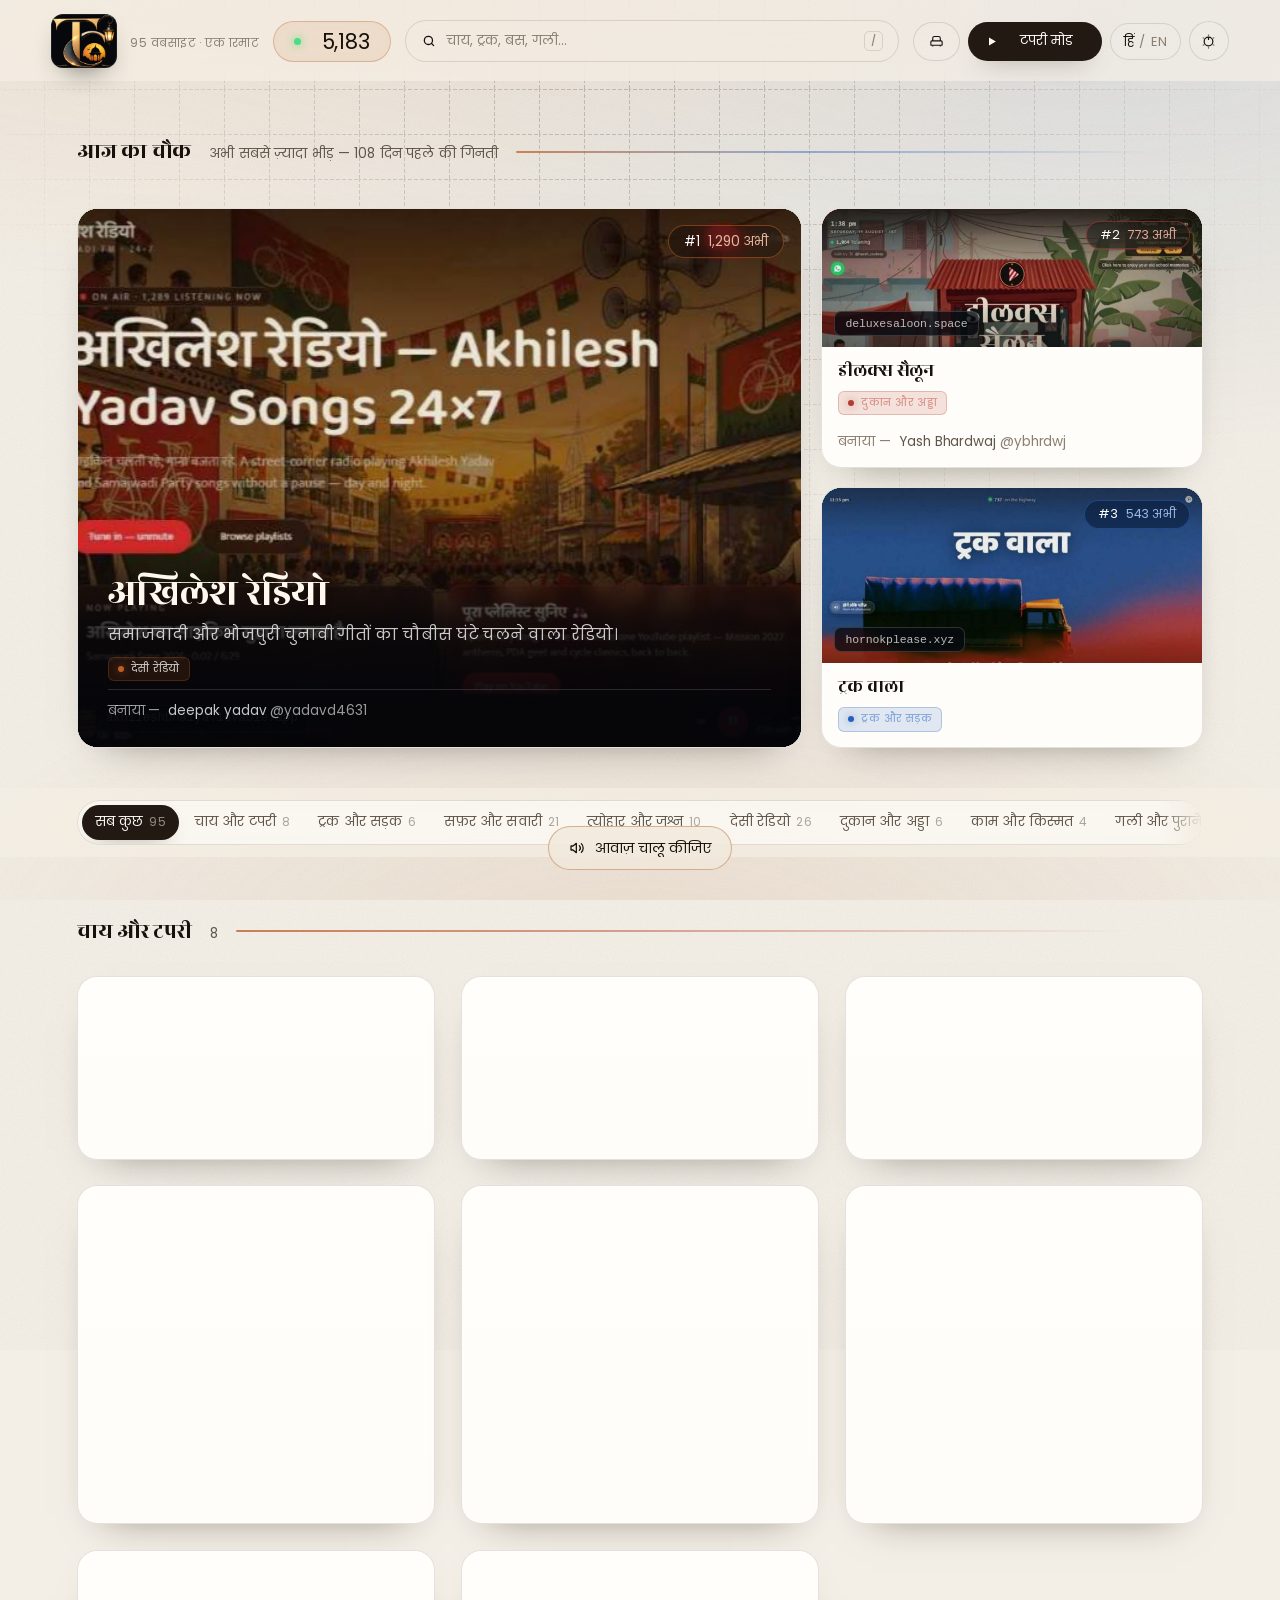
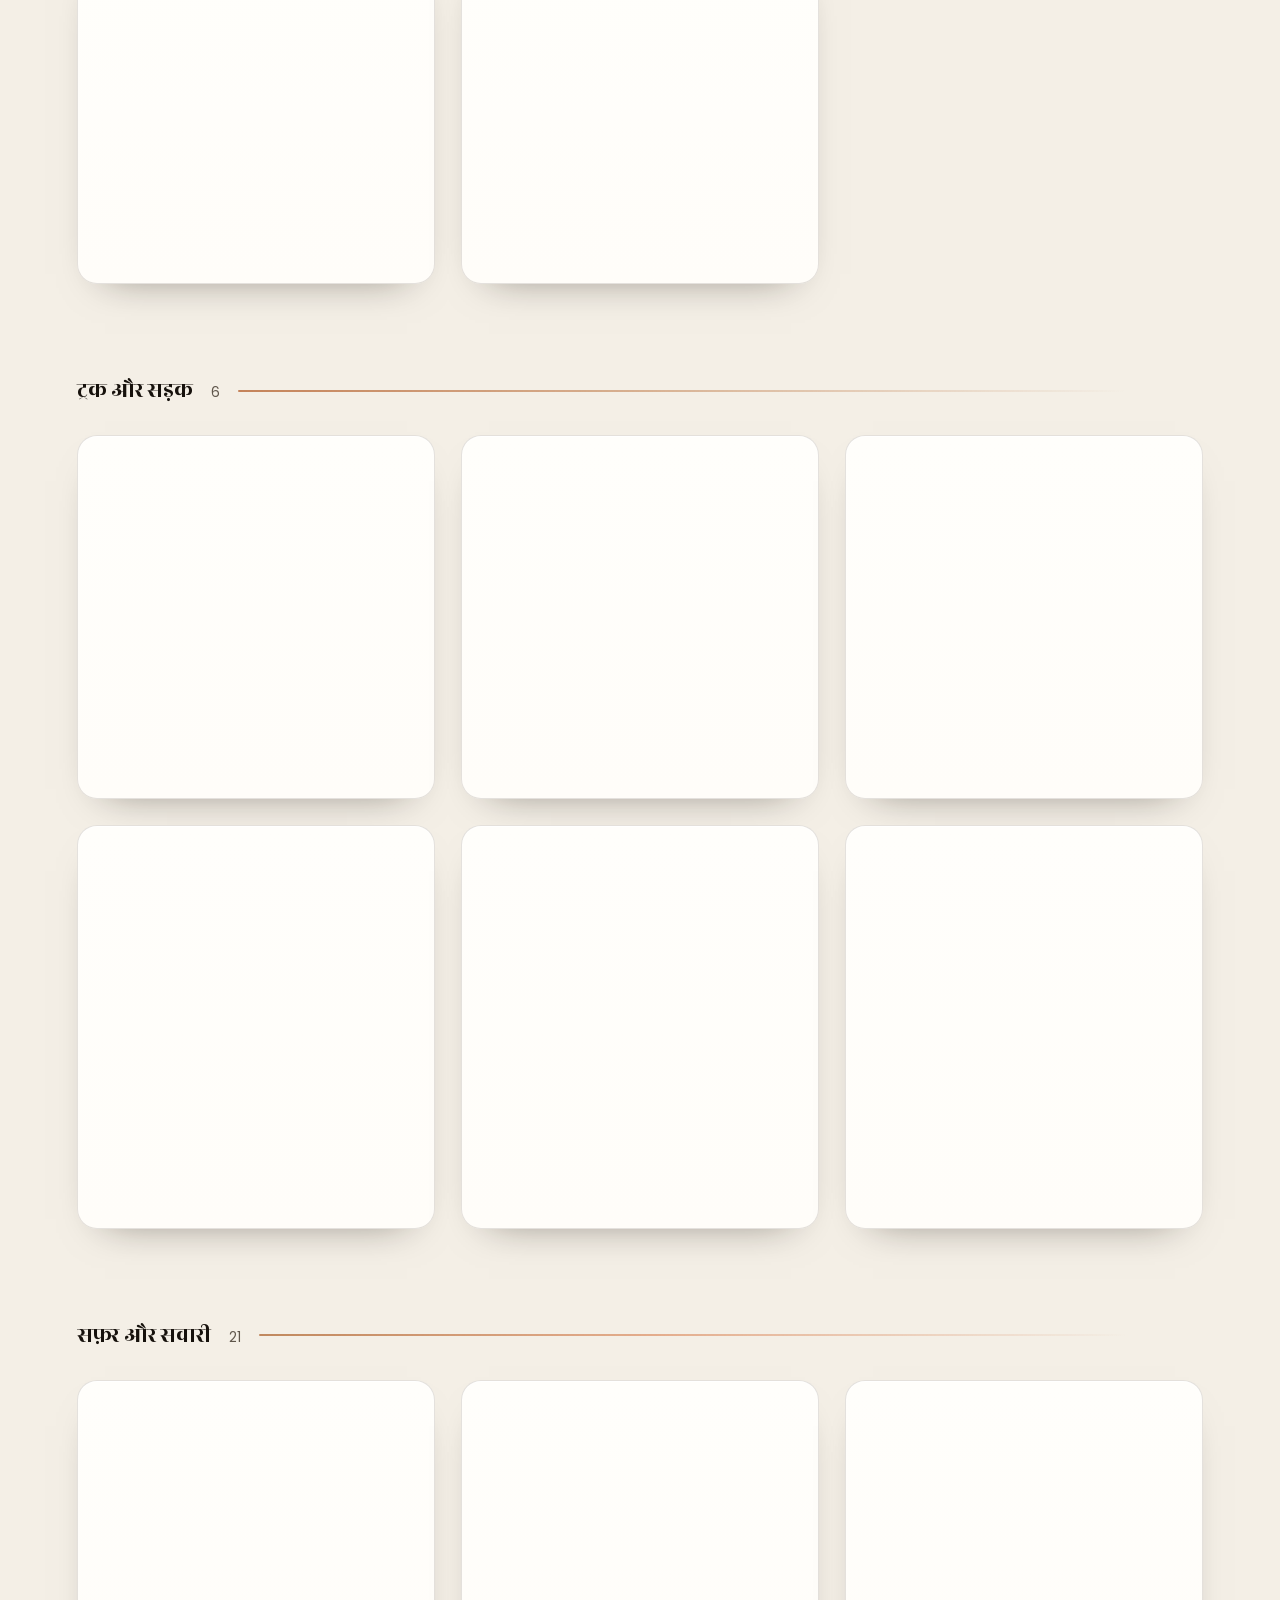
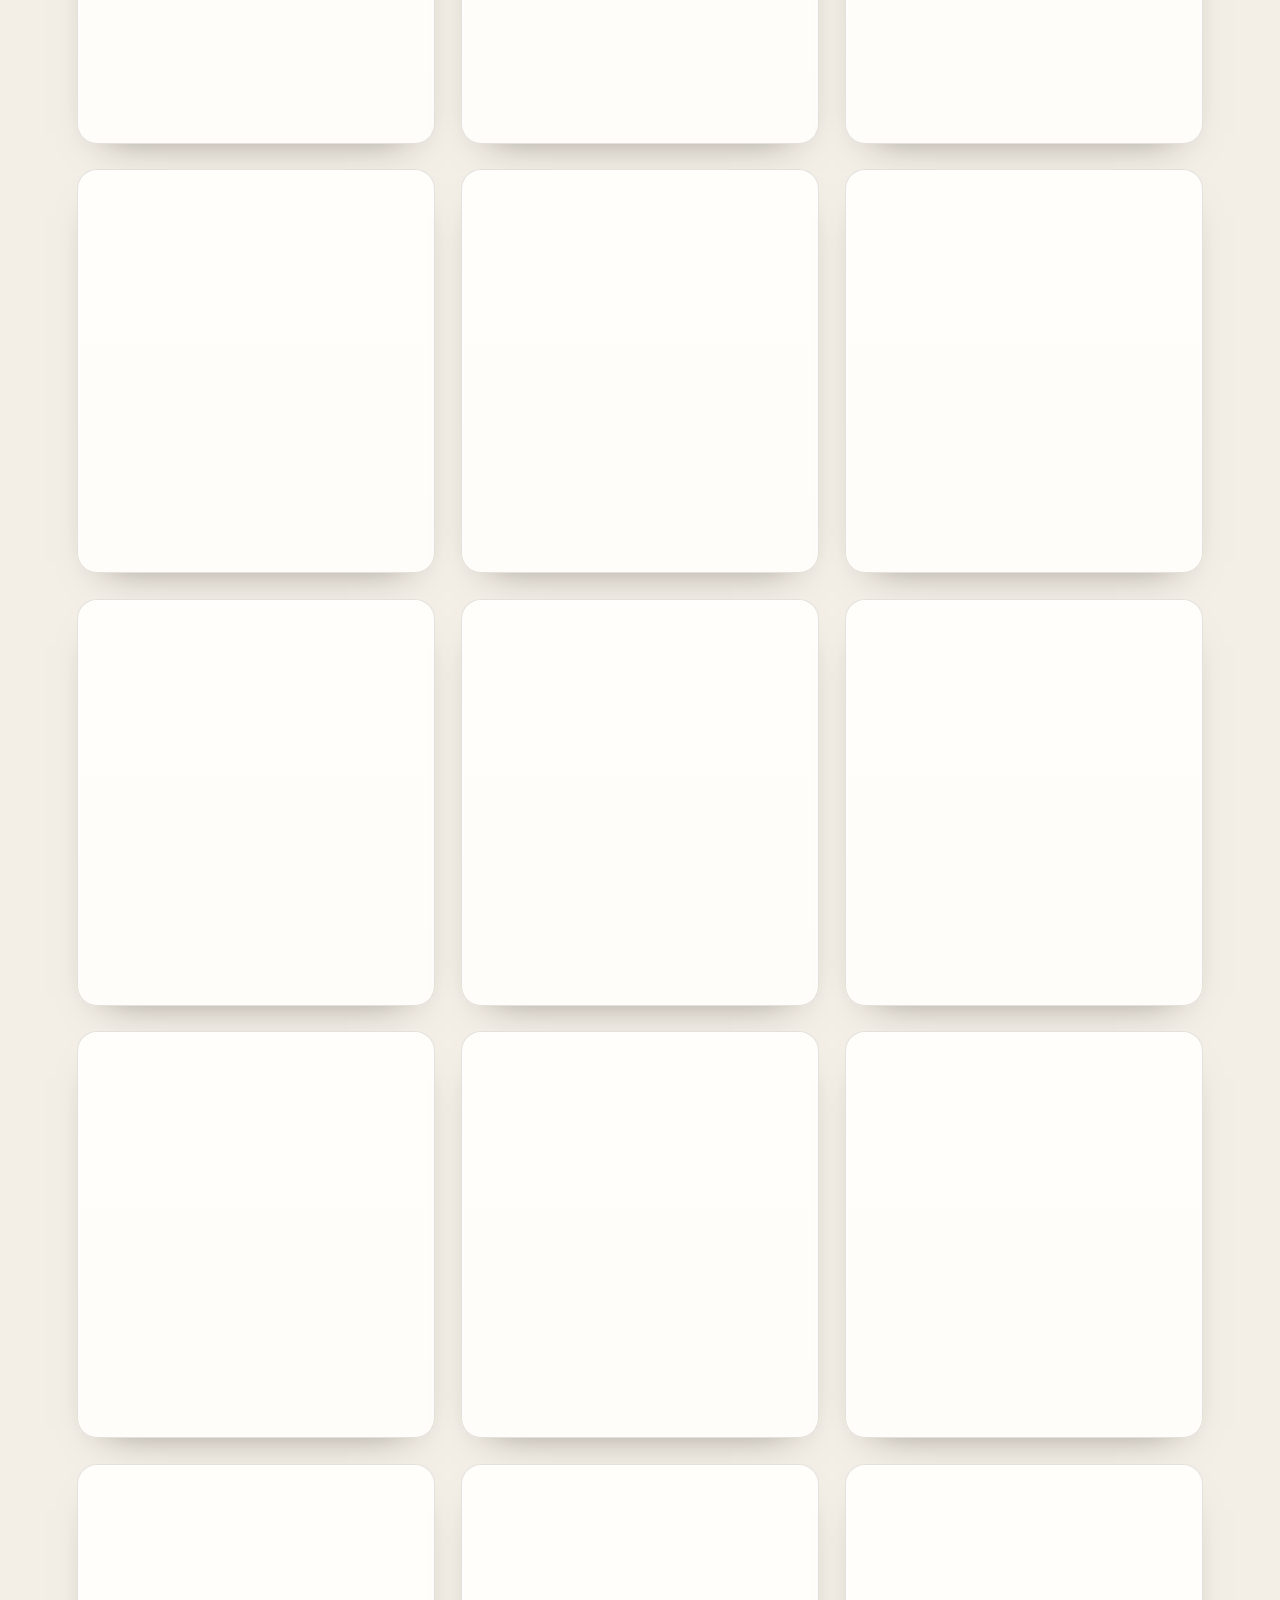
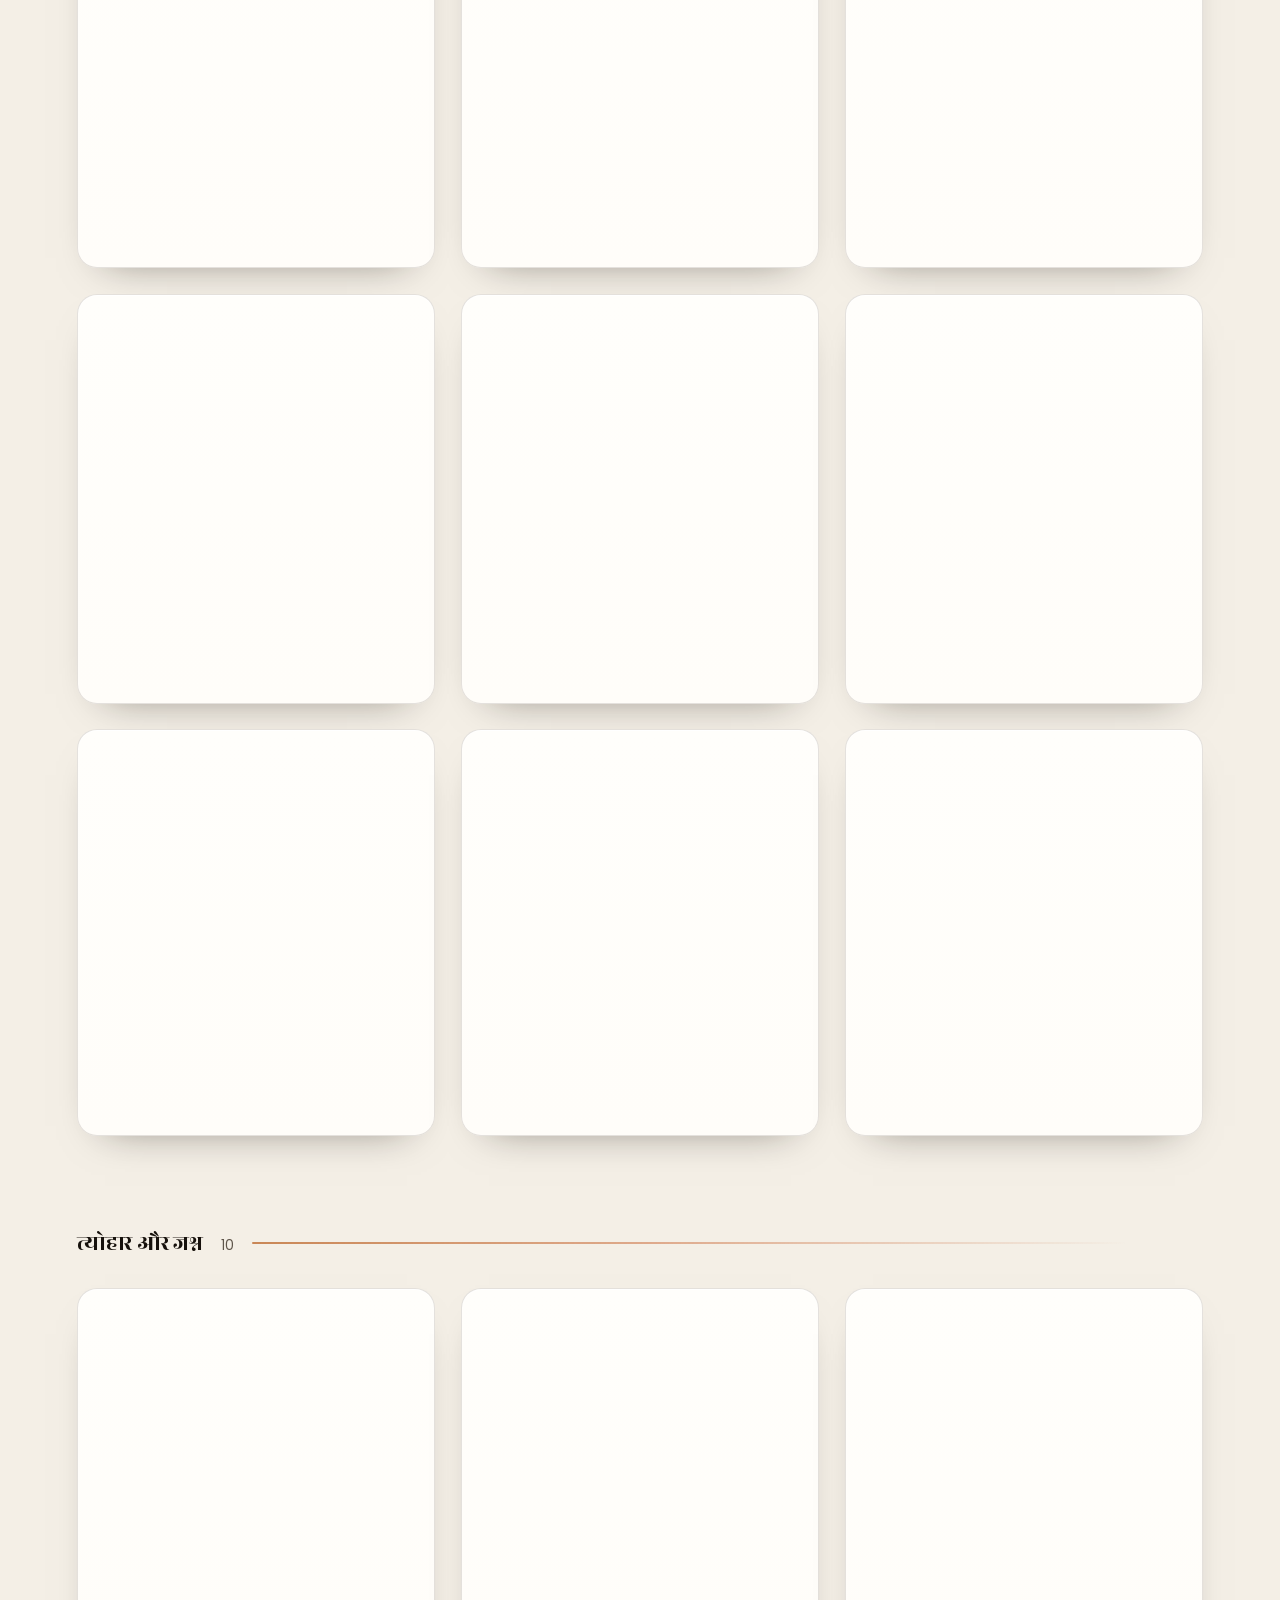
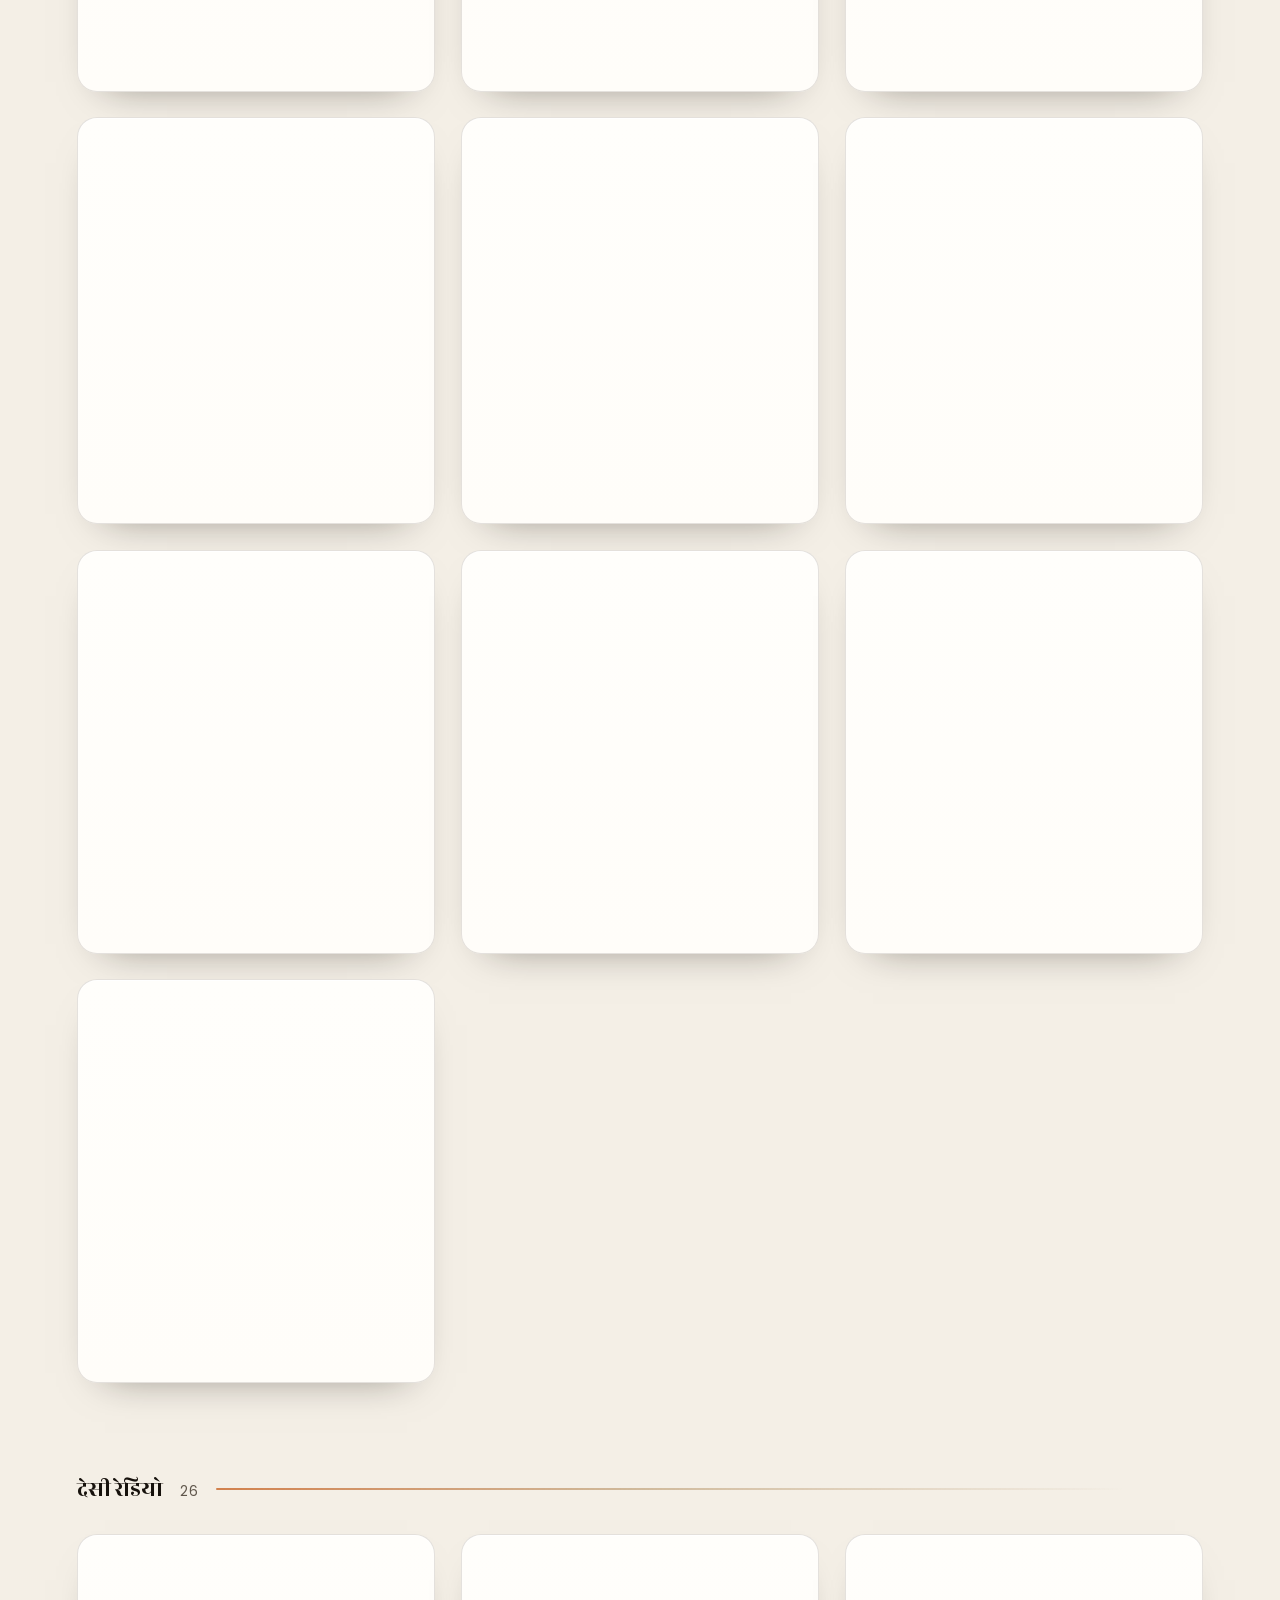
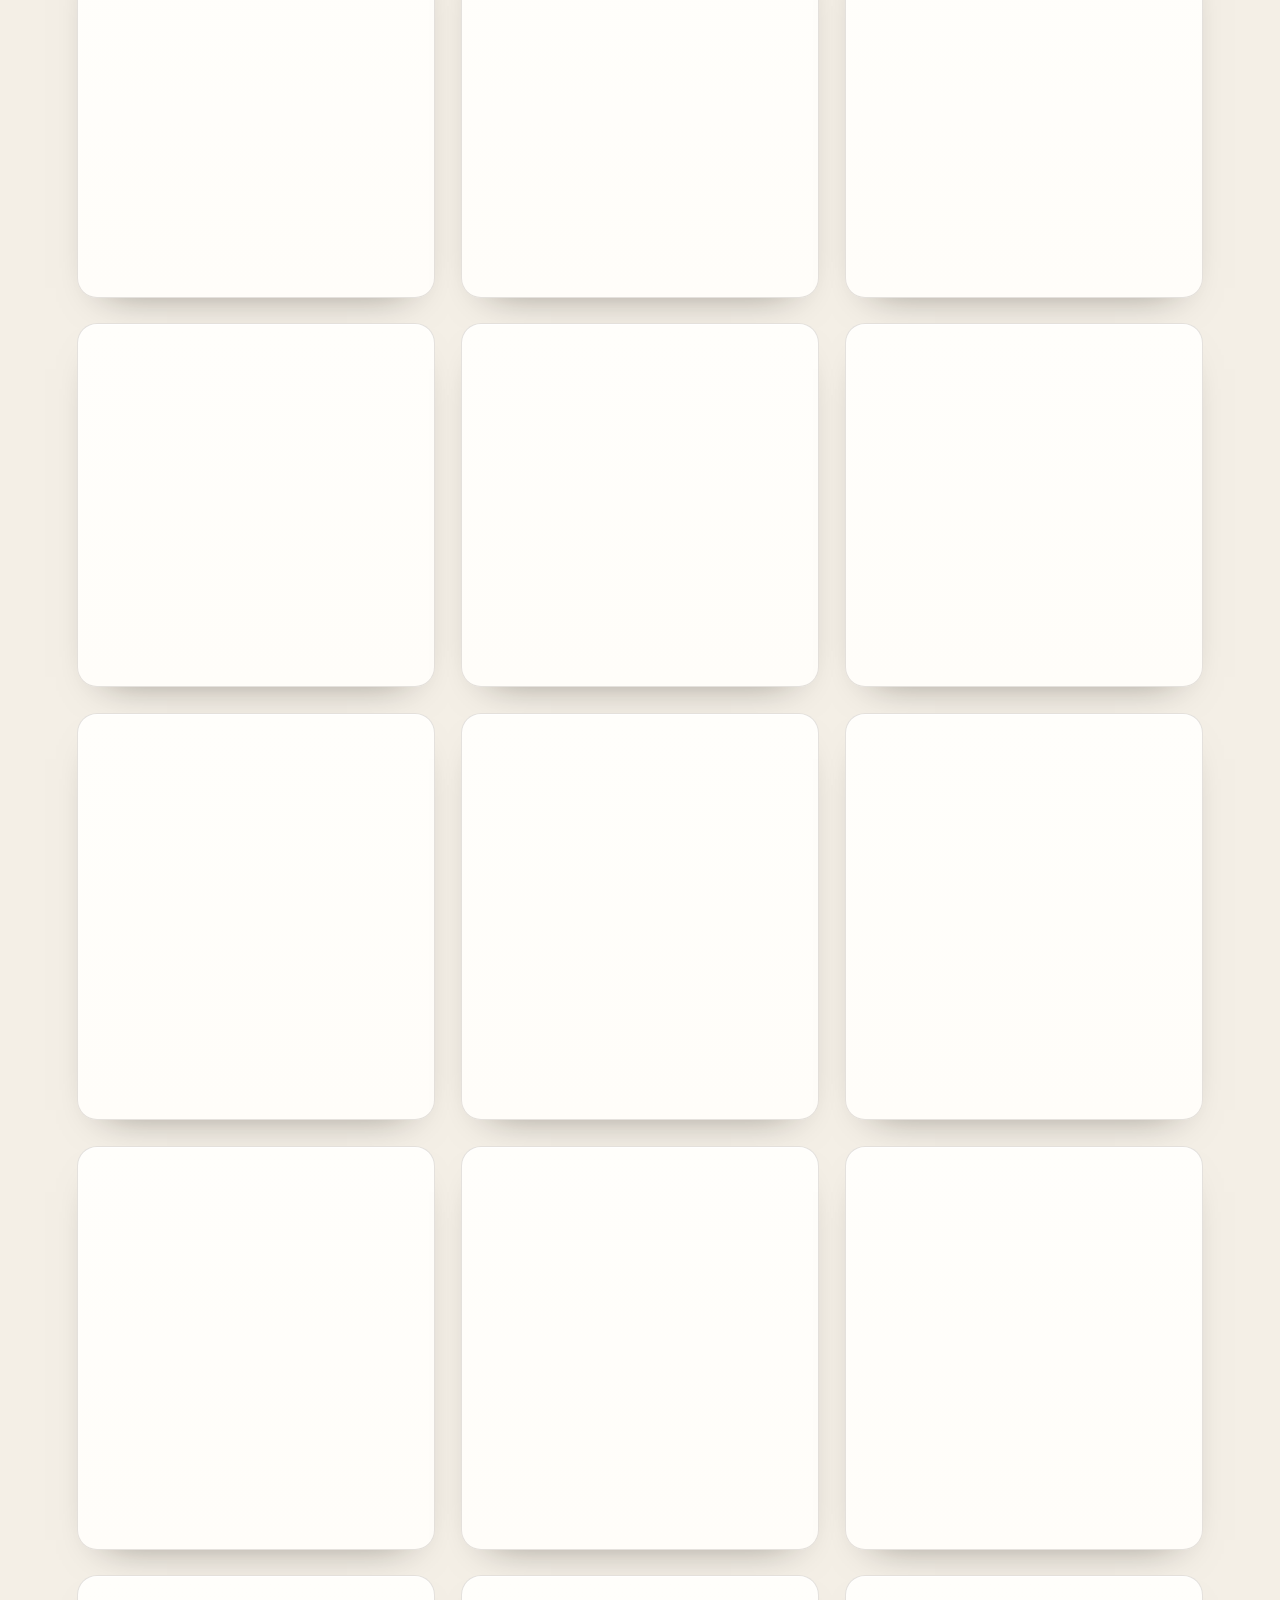
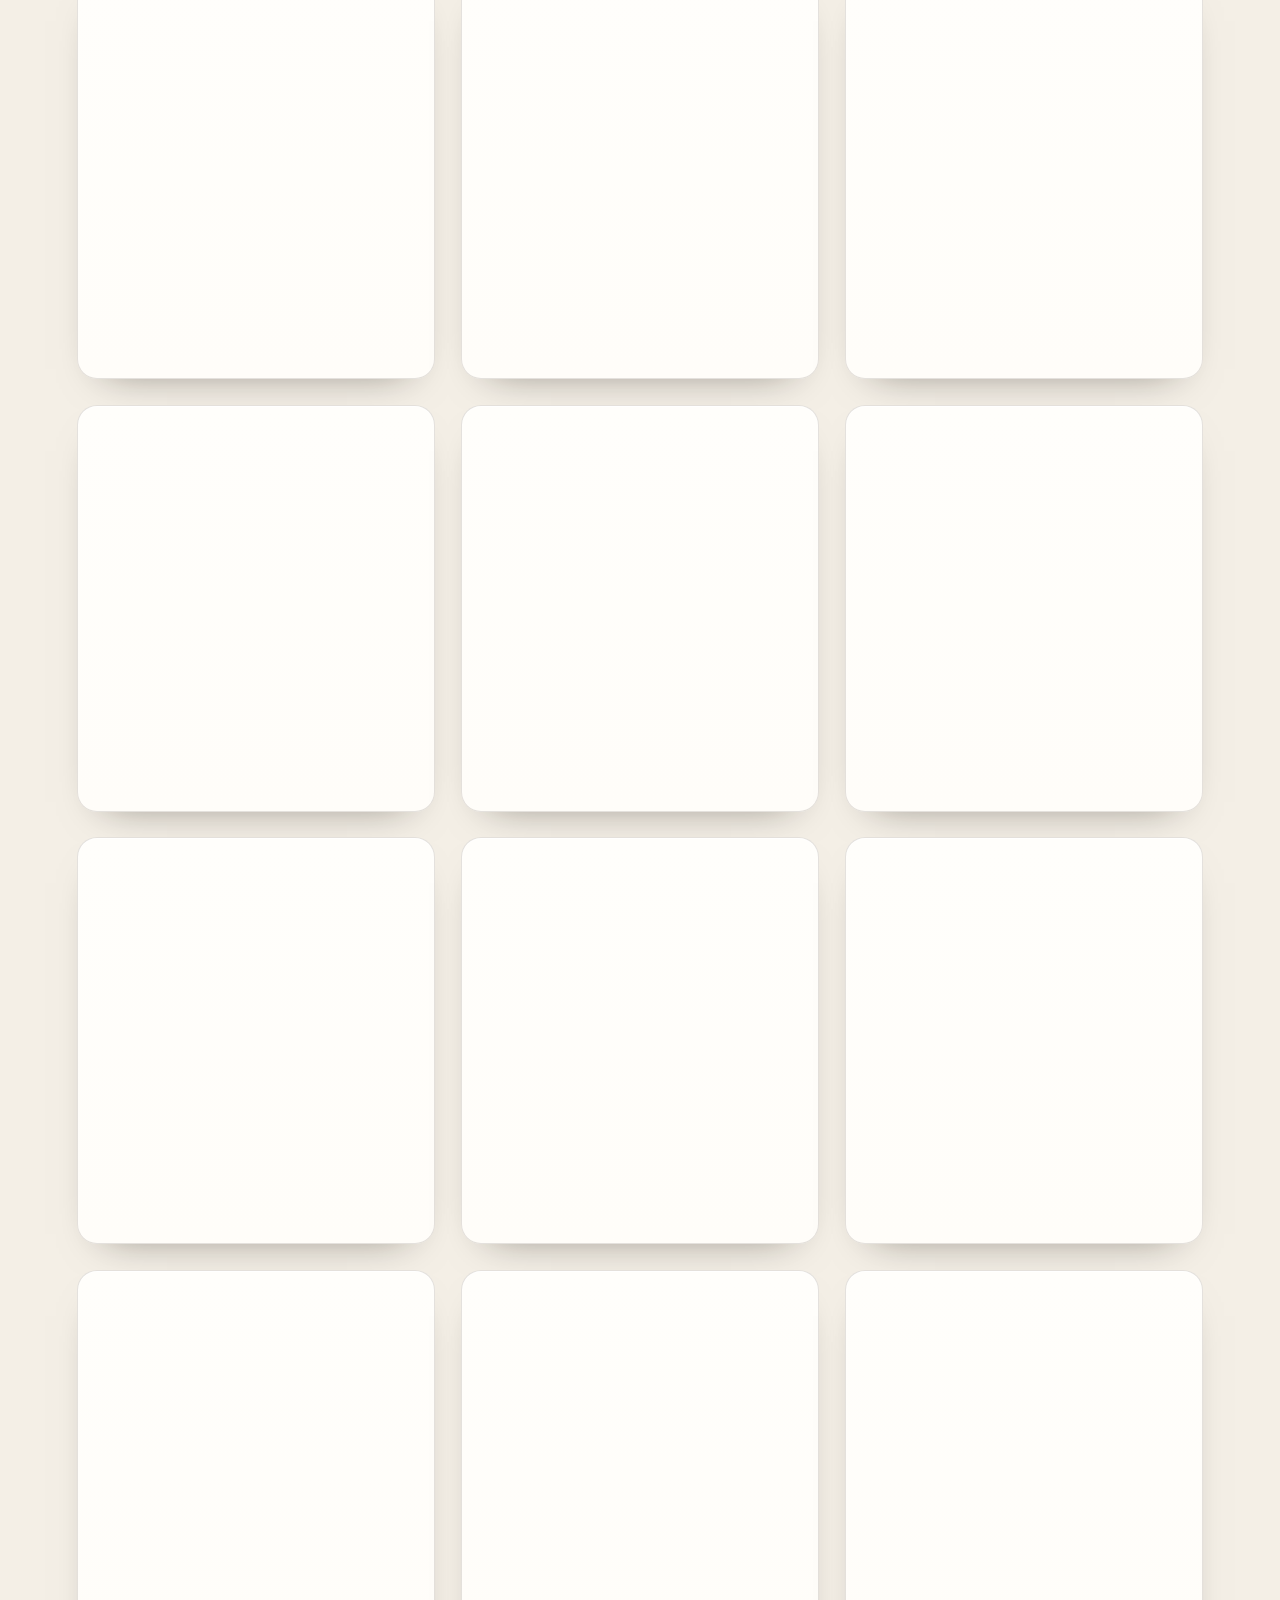
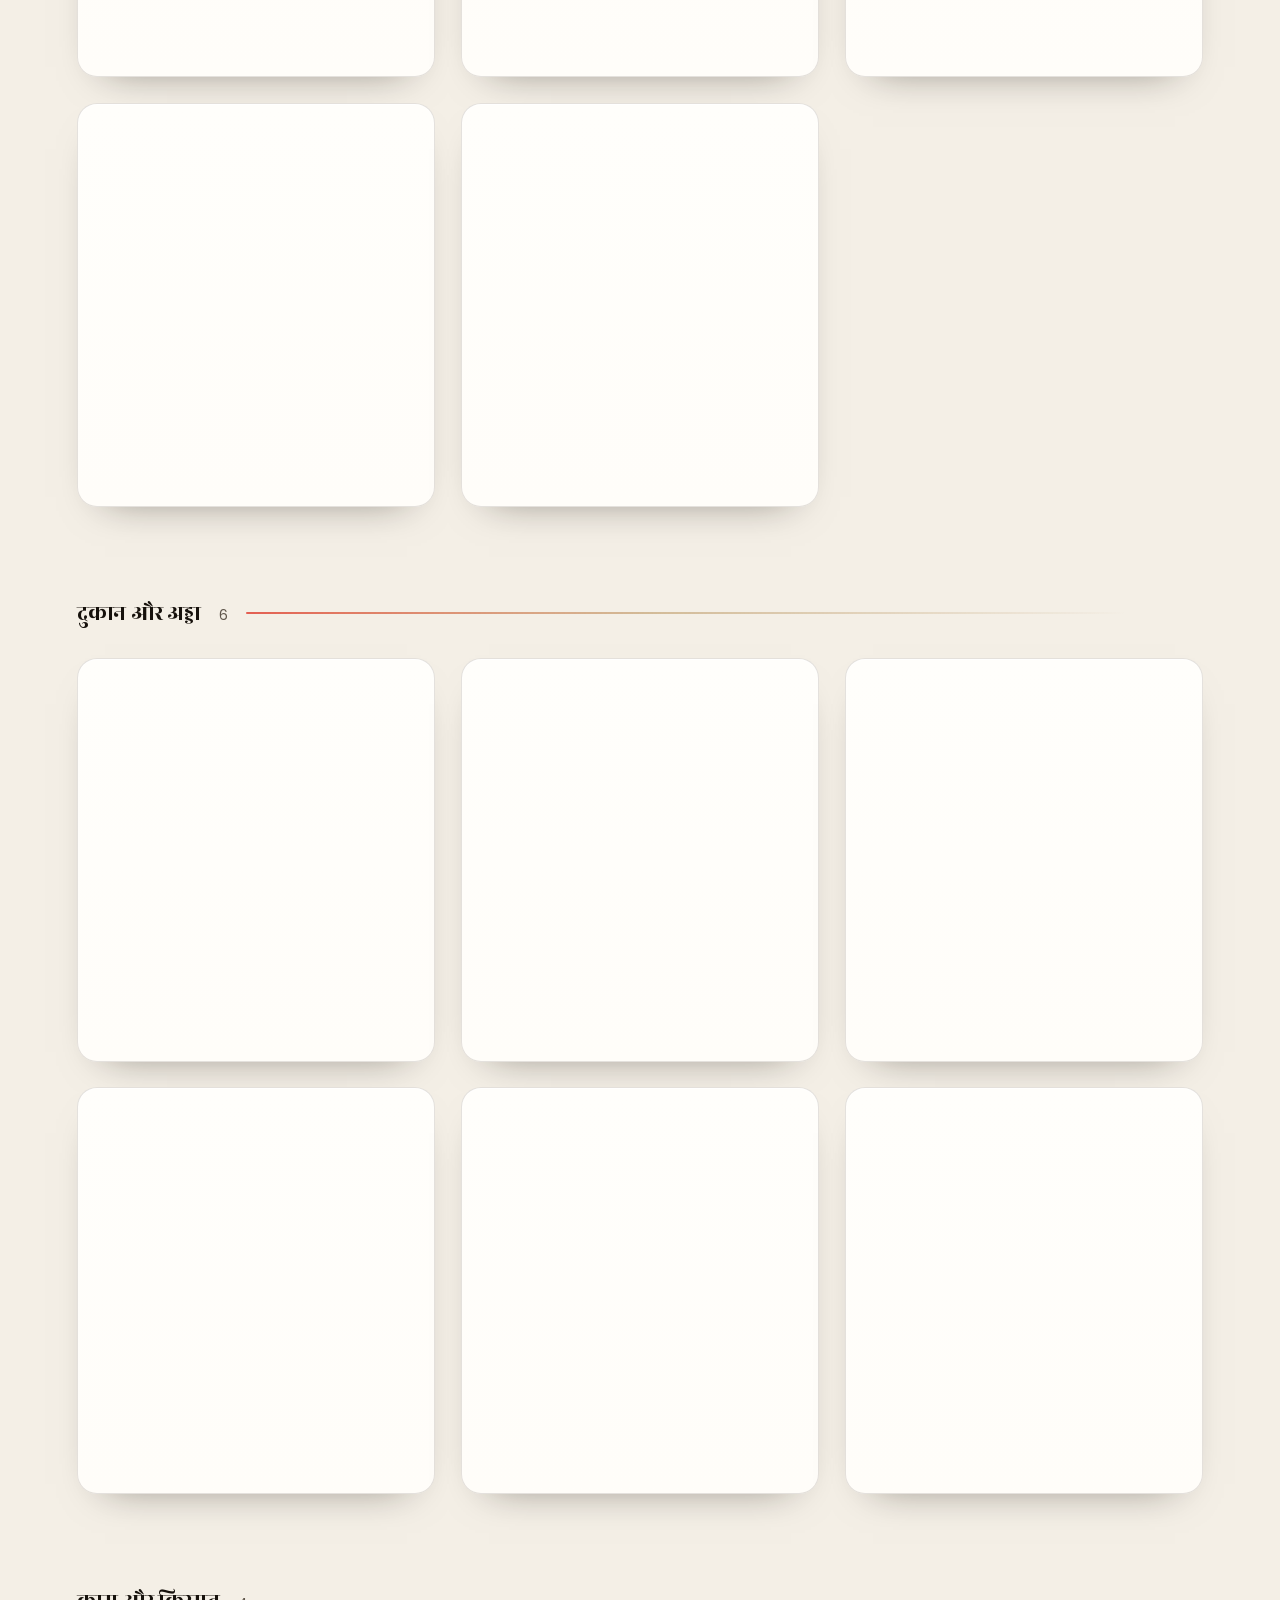
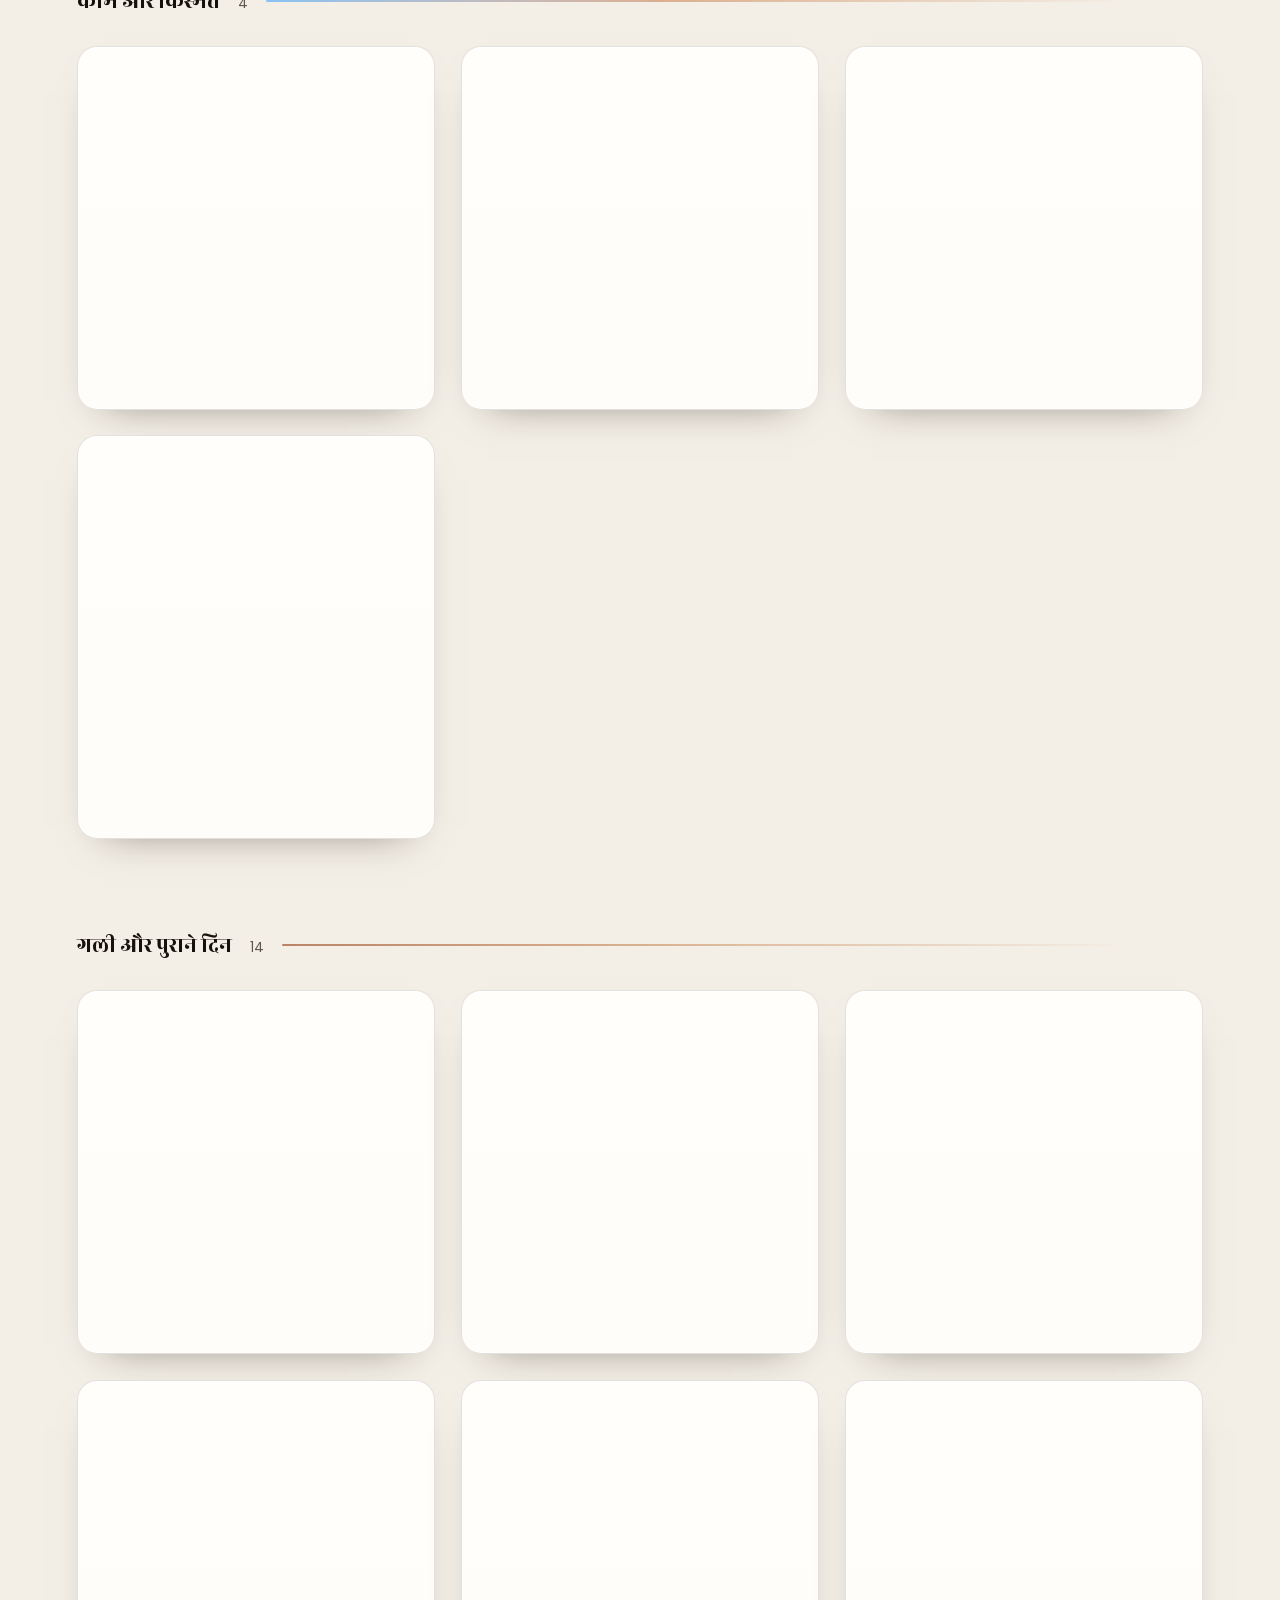
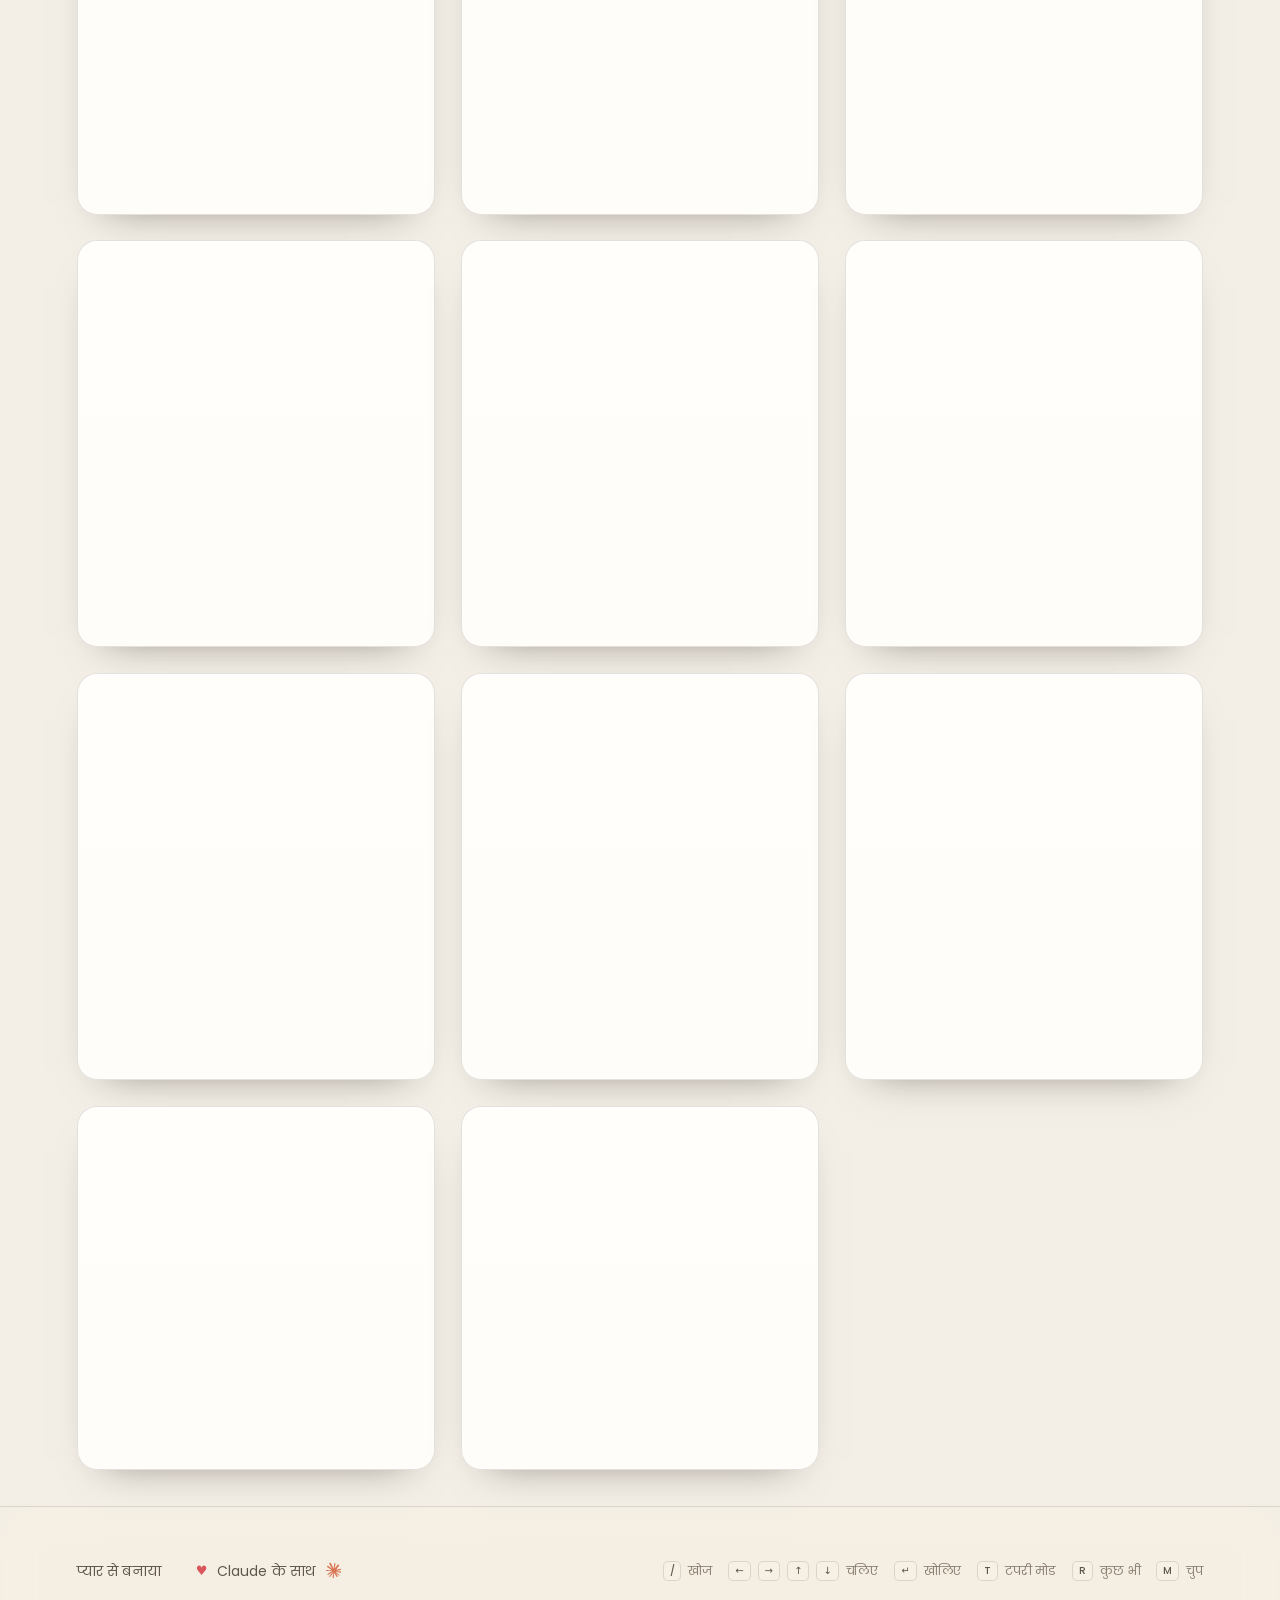
==== commit dfdf804d: "One dial instead of five permanent controls The masthead carried eleven controls and only three of t" ====
--- a/index.html
+++ b/index.html
@@ -95,7 +95,7 @@
   --surface:    #fffdf9;
   --surface-2:  #fffefb; 
-  --grid-svg: url("data:image/svg+xml,%3Csvg xmlns='http://www.w3.org/2000/svg' width='45' height='45'%3E%3Cpath d='M.5 45V.5H45' fill='none' stroke='%232e2216' stroke-opacity='.26' stroke-dasharray='4 2'/%3E%3C/svg%3E");
+  --grid-svg: url("data:image/svg+xml,%3Csvg xmlns='http://www.w3.org/2000/svg' width='45' height='45'%3E%3Cpath d='M.5 45V.5H45' fill='none' stroke='%232e2216' stroke-opacity='.26' stroke-dasharray='4 2'/%3E%3C/svg%3E");
   --line:       rgba(46, 34, 22, .13);
   --line-2:     rgba(46, 34, 22, .24);
   --text:       #16110c;
@@ -117,7 +117,7 @@
     --surface:    #fffdf9;
     --surface-2:  #fffefb; 
-    --grid-svg: url("data:image/svg+xml,%3Csvg xmlns='http://www.w3.org/2000/svg' width='45' height='45'%3E%3Cpath d='M.5 45V.5H45' fill='none' stroke='%232e2216' stroke-opacity='.26' stroke-dasharray='4 2'/%3E%3C/svg%3E");
+    --grid-svg: url("data:image/svg+xml,%3Csvg xmlns='http://www.w3.org/2000/svg' width='45' height='45'%3E%3Cpath d='M.5 45V.5H45' fill='none' stroke='%232e2216' stroke-opacity='.26' stroke-dasharray='4 2'/%3E%3C/svg%3E");
     --line:       rgba(46, 34, 22, .13);
     --line-2:     rgba(46, 34, 22, .24);
     --text:       #16110c;
@@ -262,6 +262,69 @@
 .bar-main .search { flex: 1 1 200px; min-width: 0; margin-left: auto; }
 .bar-main .search input { width: 100%; min-width: 0; }
 .bar-main .viewtog { flex: none; }
+/* ---- the dial ------------------------------------------------------------
+   Five settings used to sit in the bar permanently: view, shuffle, theme,
+   live preview, sound. Nobody changes the theme twice, so they cost attention
+   on every visit and bought nothing. They live behind one dial now.
+   The dial is a tuning knob, which is the right object for a page full of
+   radios: it turns a little under the cursor and a lot when it opens. */
+.knob-wrap { position: relative; flex: none; }
+.knob .dial, .knob .ticks { transform-origin: 12px 12px; }
+.knob .dial { transition: transform .5s cubic-bezier(.34, 1.4, .55, 1); }
+.knob .ticks { transition: opacity .3s var(--ease); }
+.knob:hover .dial { transform: rotate(-32deg); }
+.knob:hover .ticks { opacity: 1; }
+.knob[aria-expanded="true"] .dial { transform: rotate(148deg); }
+.knob[aria-expanded="true"] {
+  color: var(--text);
+  border-color: color-mix(in srgb, var(--amb-a) 55%, var(--line-2));
+  background: color-mix(in srgb, var(--amb-a) 14%, transparent);
+}
+
+.knob-panel {
+  position: absolute; top: calc(100% + 10px); right: 0; z-index: 40;
+  min-width: 268px; padding: 9px; border-radius: 18px;
+  display: grid; gap: 2px;
+  background: color-mix(in srgb, var(--surface) 62%, transparent);
+  backdrop-filter: blur(26px) saturate(180%); -webkit-backdrop-filter: blur(26px) saturate(180%);
+  border: 1px solid rgba(255,255,255,.14);
+  box-shadow: 0 1px 0 rgba(255,255,255,.16) inset, 0 30px 70px -34px rgba(0,0,0,.95);
+  transform-origin: top right;
+  opacity: 0; transform: translateY(-8px) scale(.94);
+  visibility: hidden; pointer-events: none;
+  transition: opacity .22s var(--ease), transform .34s cubic-bezier(.34, 1.4, .55, 1), visibility .34s;
+}
+:root[data-mode="light"] .knob-panel {
+  background: color-mix(in srgb, var(--surface) 88%, transparent);
+  border-color: rgba(46,34,22,.14);
+  box-shadow: 0 1px 0 rgba(255,255,255,.7) inset, 0 30px 70px -38px rgba(60,40,18,.5);
+}
+.knob-panel.on { opacity: 1; transform: none; visibility: visible; pointer-events: auto; }
+
+.kp-row {
+  display: flex; align-items: center; justify-content: space-between; gap: 14px;
+  padding: 7px 9px 7px 11px; border-radius: 12px;
+  opacity: 0; transform: translateY(-5px);
+}
+.knob-panel.on .kp-row {
+  animation: kpRow .38s cubic-bezier(.34, 1.4, .55, 1) forwards;
+  animation-delay: calc(var(--i) * 38ms + 40ms);
+}
+@keyframes kpRow { to { opacity: 1; transform: none; } }
+.kp-row:hover { background: rgba(255,255,255,.045); }
+:root[data-mode="light"] .kp-row:hover { background: rgba(46,34,22,.05); }
+.kp-l { font: 400 13px/1 var(--sans); color: var(--muted); white-space: nowrap; }
+.kp-c { display: inline-flex; align-items: center; gap: 6px; flex: none; }
+/* the moved controls keep their own look, minus the labels the rows now carry */
+.kp-c .lbl { display: none; }
+.kp-c .viewtog { flex: none; }
+.kp-c .vbtn { padding: 8px 10px; }
+
+@media (prefers-reduced-motion: reduce) {
+  .knob .dial, .knob-panel, .knob-panel.on .kp-row { transition: none; animation: none; }
+  .knob-panel.on .kp-row { opacity: 1; transform: none; }
+}
+
 .act-sep { width: 1px; height: 24px; background: var(--line-2); margin: 0 3px; flex: none; }
 @media (max-width: 1860px) { .viewtog .lbl { display: none; } .vbtn { padding: 9px 11px; } }
 @media (max-width: 1660px) { #shuffle .lbl, #submitbtn .lbl { display: none; } }
@@ -838,7 +901,7 @@
 .foot-top { display: flex; flex-wrap: wrap; gap: 18px 30px; align-items: center; width: 100%; }
 .foot-mark {
   position: relative; width: 100%;
-  margin: clamp(26px, 5vh, 54px) 0 0;
+  margin: clamp(26px, 5vh, 54px) 0 0;
   padding-bottom: 62px;   /* the sound pill is fixed bottom-centre */
   display: grid; place-items: center;
   overflow: hidden;
@@ -1426,6 +1489,27 @@
       <input id="q" type="search" placeholder="चाय, ट्रक, बस, गली…" autocomplete="off" spellcheck="false" />
       <kbd>/</kbd>
     </label>
+    <div class="top-actions">
+      <button class="btn" id="submitbtn" type="button">
+        <svg viewBox="0 0 24 24" fill="none" stroke="currentColor" stroke-width="1.8" stroke-linejoin="round"><path d="M6 11V6.5A2.5 2.5 0 0 1 8.5 4h7A2.5 2.5 0 0 1 18 6.5V11"/><path d="M4.5 11h15a1.5 1.5 0 0 1 1.5 1.5V17a1 1 0 0 1-1 1H4a1 1 0 0 1-1-1v-4.5A1.5 1.5 0 0 1 4.5 11z"/><path d="M6 18v2M18 18v2"/></svg>
+        <span class="lbl bi"><b lang="hi">अपनी साइट जोड़िए</b><b lang="en">Add your site</b></span>
+      </button>
+      <button class="btn primary" id="tvbtn" type="button" title="पूरी स्क्रीन पर चैनल घुमाइए (T)">
+        <svg viewBox="0 0 24 24" fill="currentColor"><path d="M8 5.5v13l11-6.5z"/></svg>
+        <span class="lbl bi"><b lang="hi">टपरी मोड</b><b lang="en">Tapri mode</b></span>
+      </button>
+      <button class="btn lang" id="lang" type="button" aria-label="Switch to English">
+        <span class="on">हिं</span><span class="sep">/</span><span class="off">EN</span>
+      </button>
+      <div class="knob-wrap">
+        <button class="btn icon knob" id="knob" type="button" aria-expanded="false" aria-controls="knobPanel" aria-label="और सेटिंग">
+          <svg viewBox="0 0 24 24" fill="none" stroke="currentColor" stroke-width="1.7" stroke-linecap="round">
+            <g class="ticks" opacity=".55"><path d="M12 2.5v1.3M19.6 6.8l-1.1.6M19.6 17.2l-1.1-.6M12 21.5v-1.3M4.4 17.2l1.1-.6M4.4 6.8l1.1.6"/></g>
+            <g class="dial"><circle cx="12" cy="12" r="6.1"/><path d="M12 6.6V9"/></g>
+          </svg>
+        </button>
+        <div class="knob-panel" id="knobPanel" role="group" aria-label="और सेटिंग">
+          <div class="kp-row" style="--i:0"><span class="kp-l bi"><b lang="hi">देखने का तरीक़ा</b><b lang="en">View</b></span><span class="kp-c" id="kp-view">
     <div class="viewtog" role="group" aria-label="देखने का तरीक़ा">
       <button class="vbtn" id="v-grid" type="button" data-view="grid" aria-pressed="true">
         <svg viewBox="0 0 24 24" fill="none" stroke="currentColor" stroke-width="1.8"><rect x="3" y="3" width="7.5" height="7.5" rx="1.6"/><rect x="13.5" y="3" width="7.5" height="7.5" rx="1.6"/><rect x="3" y="13.5" width="7.5" height="7.5" rx="1.6"/><rect x="13.5" y="13.5" width="7.5" height="7.5" rx="1.6"/></svg>
@@ -1436,37 +1520,35 @@
         <span class="lbl bi"><b lang="hi">सीट चार्ट</b><b lang="en">Seat chart</b></span>
       </button>
     </div>
-    <div class="top-actions">
-      <button class="btn" id="submitbtn" type="button">
-        <svg viewBox="0 0 24 24" fill="none" stroke="currentColor" stroke-width="1.8" stroke-linejoin="round"><path d="M6 11V6.5A2.5 2.5 0 0 1 8.5 4h7A2.5 2.5 0 0 1 18 6.5V11"/><path d="M4.5 11h15a1.5 1.5 0 0 1 1.5 1.5V17a1 1 0 0 1-1 1H4a1 1 0 0 1-1-1v-4.5A1.5 1.5 0 0 1 4.5 11z"/><path d="M6 18v2M18 18v2"/></svg>
-        <span class="lbl bi"><b lang="hi">अपनी साइट जोड़िए</b><b lang="en">Add your site</b></span>
-      </button>
+          </span></div>
+          <div class="kp-row" style="--i:1"><span class="kp-l bi"><b lang="hi">कुछ भी सुनाओ</b><b lang="en">Surprise me</b></span><span class="kp-c" id="kp-shuffle">
       <button class="btn" id="shuffle" type="button" title="कोई भी एक साइट खोलिए (R)">
         <svg viewBox="0 0 24 24" fill="none" stroke="currentColor" stroke-width="2" stroke-linecap="round" stroke-linejoin="round"><path d="M16 3h5v5M4 20 21 3M21 16v5h-5M15 15l6 6M4 4l5 5"/></svg>
         <span class="lbl bi"><b lang="hi">कुछ भी सुनाओ</b><b lang="en">Surprise me</b></span>
       </button>
-      <button class="btn primary" id="tvbtn" type="button" title="पूरी स्क्रीन पर चैनल घुमाइए (T)">
-        <svg viewBox="0 0 24 24" fill="currentColor"><path d="M8 5.5v13l11-6.5z"/></svg>
-        <span class="lbl bi"><b lang="hi">टपरी मोड</b><b lang="en">Tapri mode</b></span>
-      </button>
-      <span class="act-sep" aria-hidden="true"></span>
-      <button class="btn lang" id="lang" type="button" aria-label="Switch to English">
-        <span class="on">हिं</span><span class="sep">/</span><span class="off">EN</span>
-      </button>
+          </span></div>
+          <div class="kp-row" style="--i:2"><span class="kp-l bi"><b lang="hi">दिन या रात</b><b lang="en">Day or night</b></span><span class="kp-c" id="kp-theme">
       <button class="btn icon" id="theme" type="button" aria-label="दिन वाला रूप">
         <span class="morph">
           <svg class="m-a" viewBox="0 0 24 24" fill="none" stroke="currentColor" stroke-width="1.8" stroke-linecap="round" stroke-linejoin="round"><path d="M20 14.5A8.2 8.2 0 0 1 9.5 4 8.4 8.4 0 1 0 20 14.5z"/></svg>
           <svg class="m-b" viewBox="0 0 24 24" fill="none" stroke="currentColor" stroke-width="1.8" stroke-linecap="round" stroke-linejoin="round"><circle cx="12" cy="12" r="4.2"/><path d="M12 2.6v2.2M12 19.2v2.2M4.2 12H2M22 12h-2.2M6.3 6.3 4.8 4.8M19.2 19.2l-1.5-1.5M17.7 6.3l1.5-1.5M4.8 19.2l1.5-1.5"/></svg>
         </span>
       </button>
+          </span></div>
+          <div class="kp-row" style="--i:3"><span class="kp-l bi"><b lang="hi">लाइव झलक</b><b lang="en">Live preview</b></span><span class="kp-c" id="kp-live">
       <button class="btn icon" id="livebtn" type="button" aria-pressed="true" aria-label="लाइव झलक" title="हॉवर करने पर असली साइट चलती हुई दिखे">
         <svg viewBox="0 0 24 24" fill="none" stroke="currentColor" stroke-width="1.8" stroke-linecap="round" stroke-linejoin="round"><rect x="2.5" y="4.5" width="19" height="13" rx="2.4"/><path d="M8 20.5h8"/><path class="lv-off" d="M4 4l16 16"/></svg>
       </button>
+          </span></div>
+          <div class="kp-row" style="--i:4"><span class="kp-l bi"><b lang="hi">आवाज़</b><b lang="en">Sound</b></span><span class="kp-c" id="kp-sound">
       <button class="btn icon" id="sound" type="button" aria-pressed="true" aria-label="आवाज़ बंद कीजिए">
         <svg viewBox="0 0 24 24" fill="none" stroke="currentColor" stroke-width="1.9" stroke-linecap="round" stroke-linejoin="round">
           <path d="M11 5 6 9H3v6h3l5 4z"/><path class="wave" d="M15.5 8.5a5 5 0 0 1 0 7M18.5 5.5a9 9 0 0 1 0 13"/><path class="cross" d="M22 9l-5 6M17 9l5 6"/>
         </svg>
       </button>
+          </span></div>
+        </div>
+      </div>
     </div>
   </div>
 
@@ -2732,6 +2814,37 @@
 document.getElementById('submit-close').addEventListener('click', () => Submit.hide());
 document.getElementById('f-send').addEventListener('pointerenter', () => Sfx.hover());
 
+/* --- the dial: opens the settings that used to crowd the bar --- */
+(() => {
+  const btn = document.getElementById('knob');
+  const panel = document.getElementById('knobPanel');
+  if (!btn || !panel) return;
+
+  const open = () => {
+    panel.classList.add('on');
+    btn.setAttribute('aria-expanded', 'true');
+    Sfx.tick();
+  };
+  const shut = () => {
+    if (!panel.classList.contains('on')) return;
+    panel.classList.remove('on');
+    btn.setAttribute('aria-expanded', 'false');
+  };
+
+  btn.addEventListener('click', (e) => {
+    e.stopPropagation();
+    panel.classList.contains('on') ? shut() : open();
+  });
+  btn.addEventListener('pointerenter', () => Sfx.hover());
+
+  // clicking a control inside should not close the panel — people flip two of
+  // them in a row — but clicking anywhere else should
+  panel.addEventListener('click', e => e.stopPropagation());
+  document.addEventListener('click', shut);
+  addEventListener('keydown', e => { if (e.key === 'Escape') shut(); });
+  addEventListener('scroll', shut, { passive: true });
+})();
+
 /* --- sending a site, straight to the database --- */
 (() => {
   const form = document.getElementById('s-form');
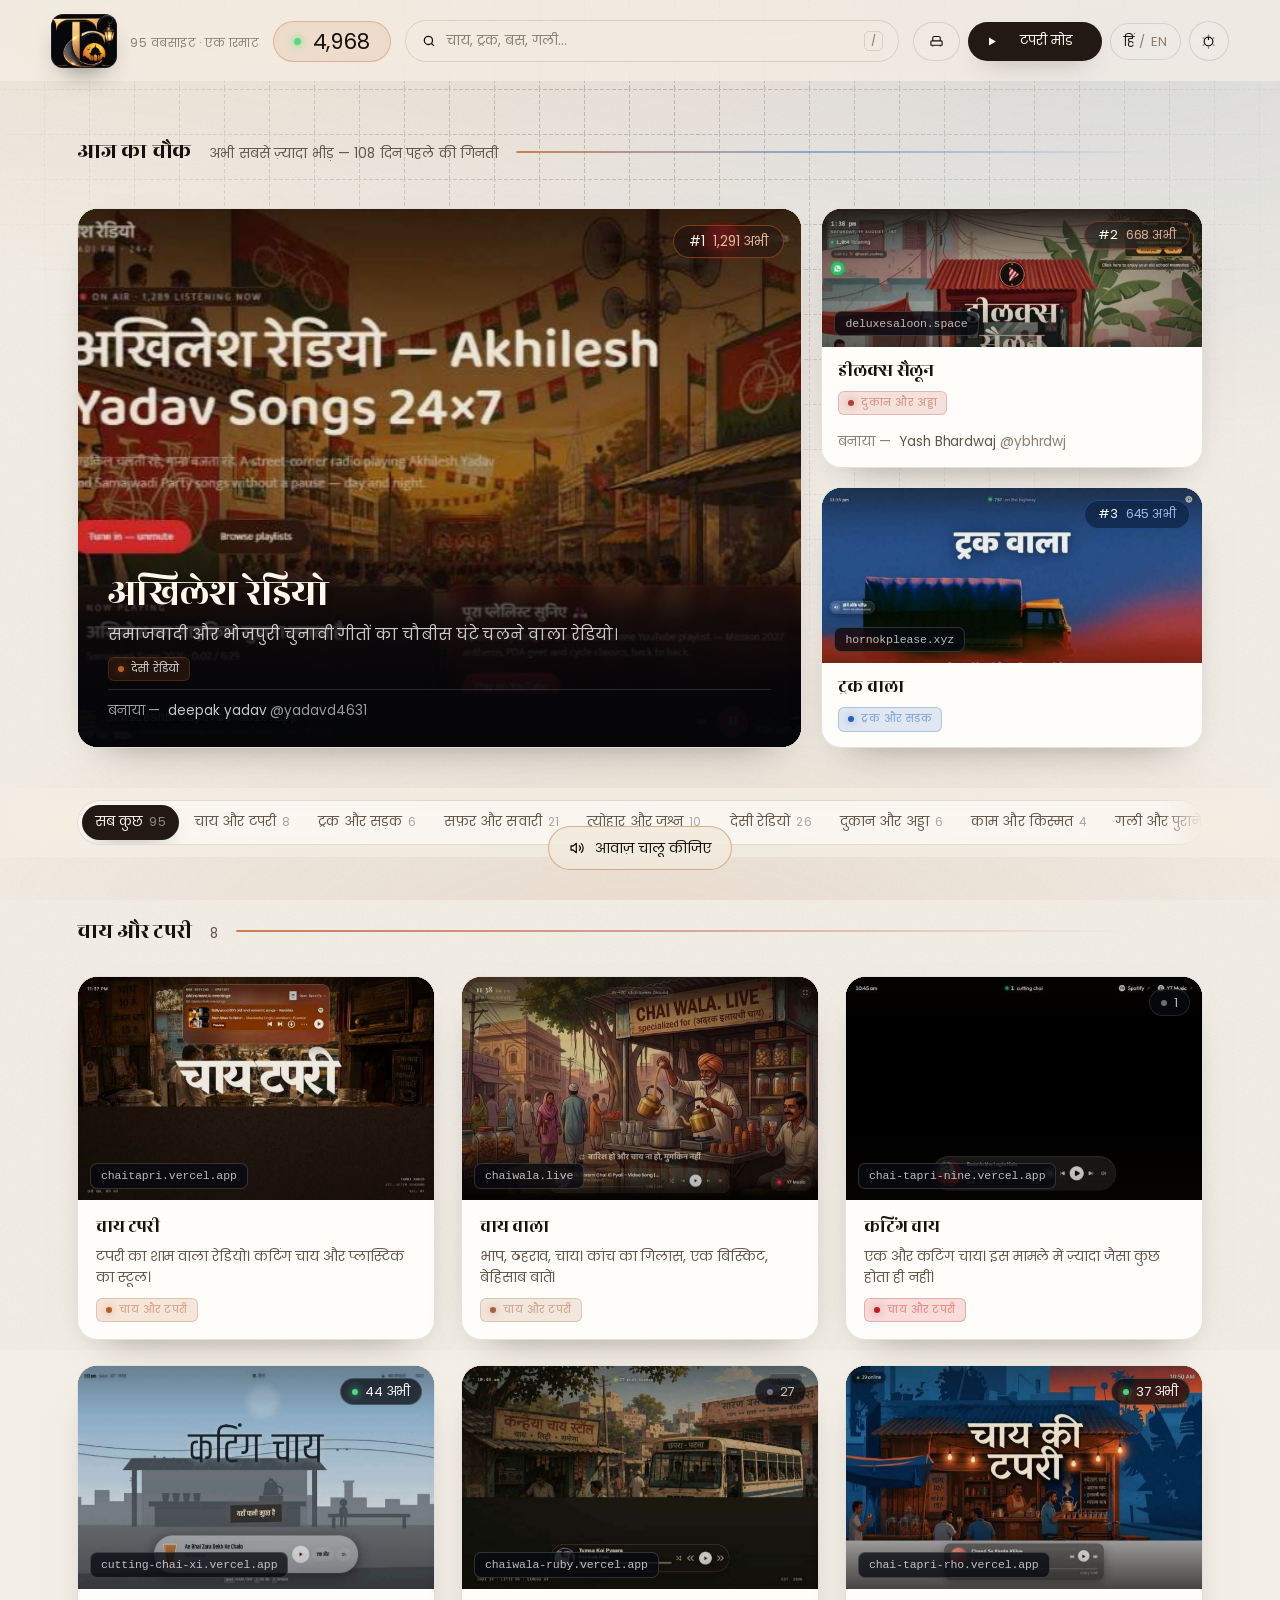
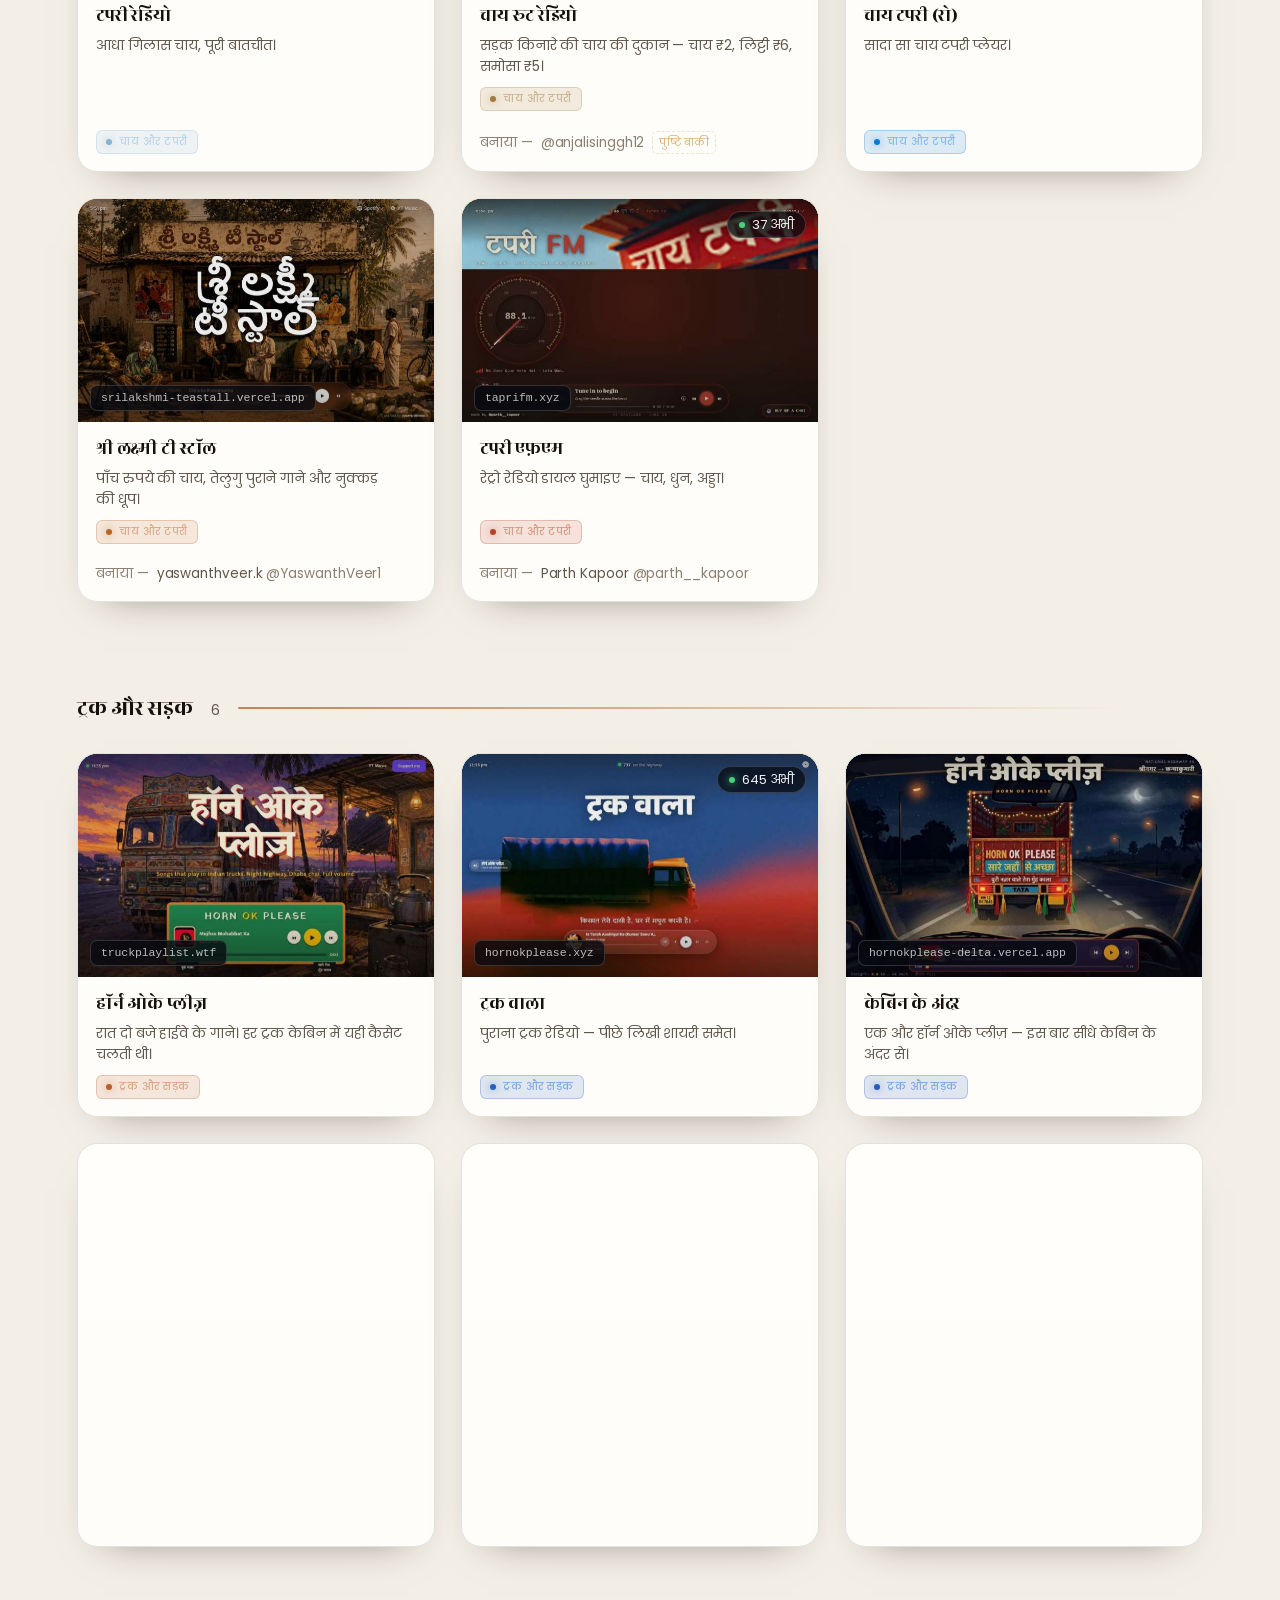
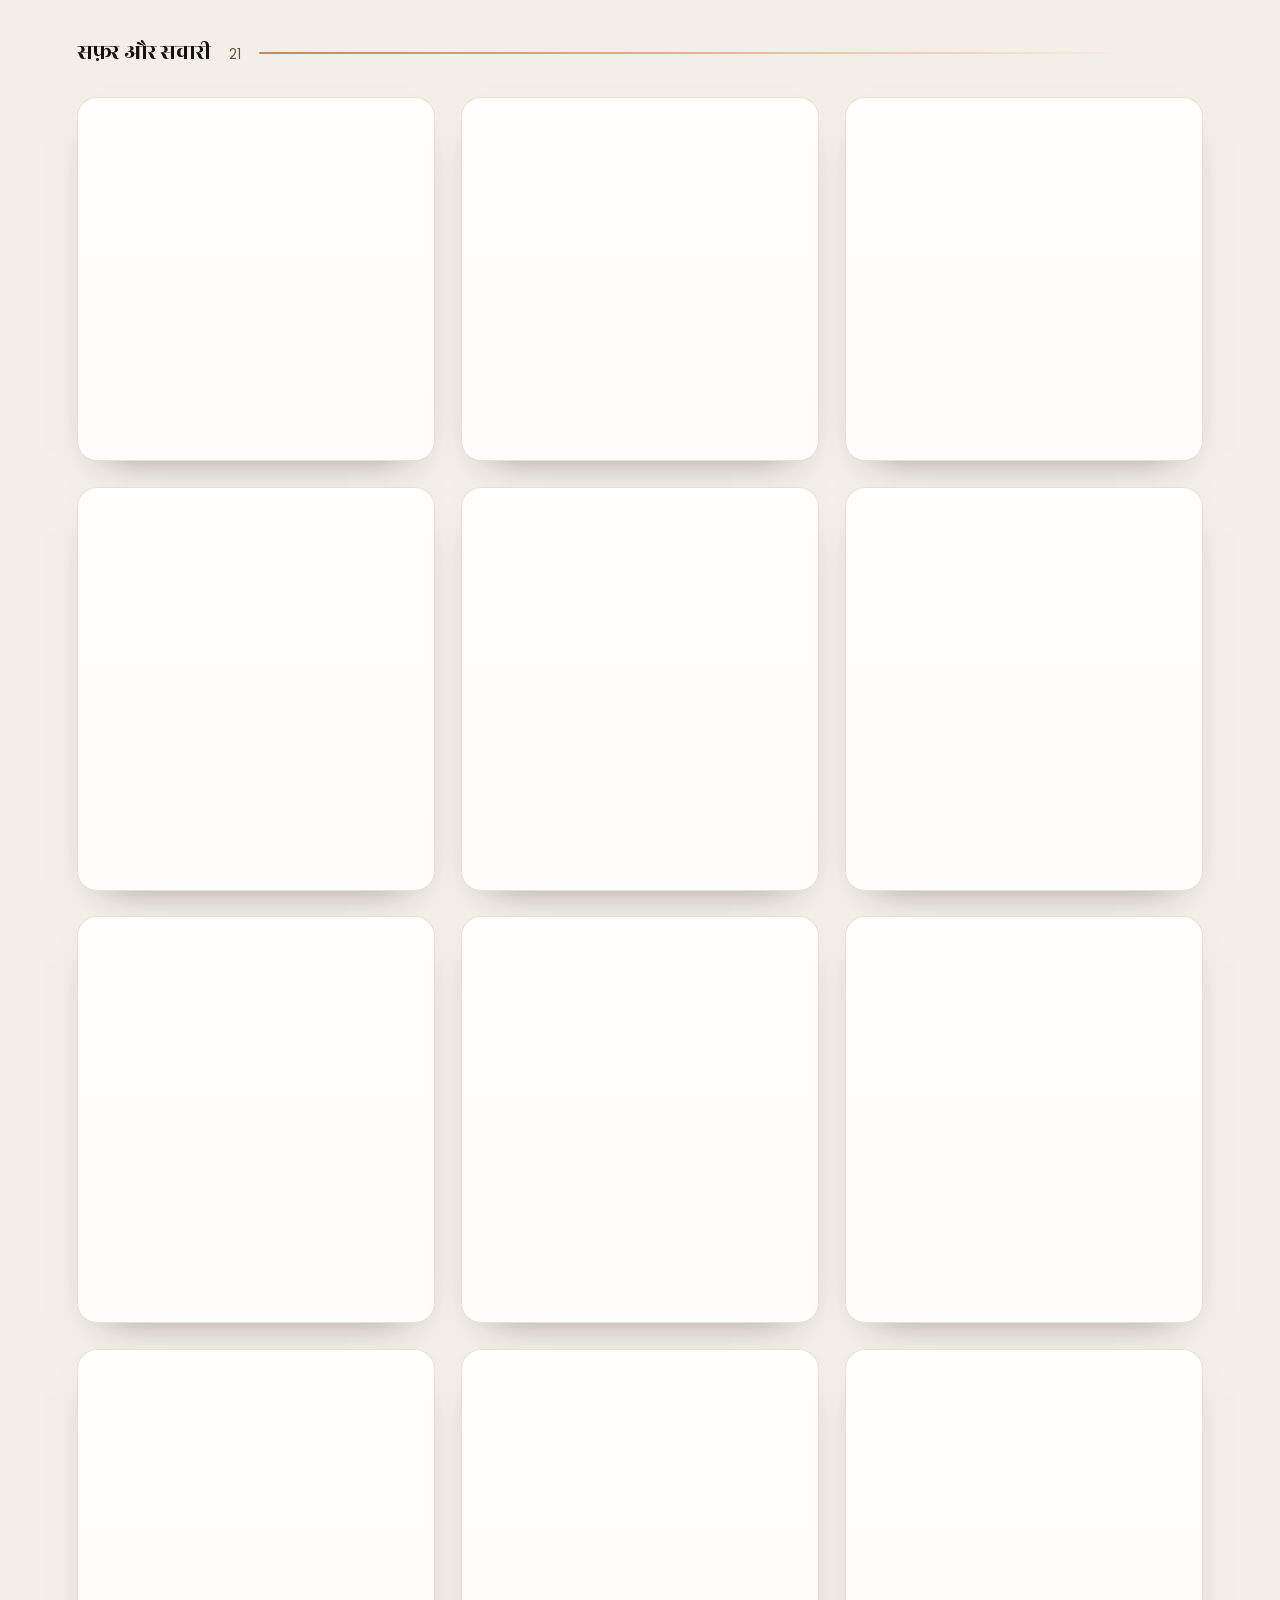
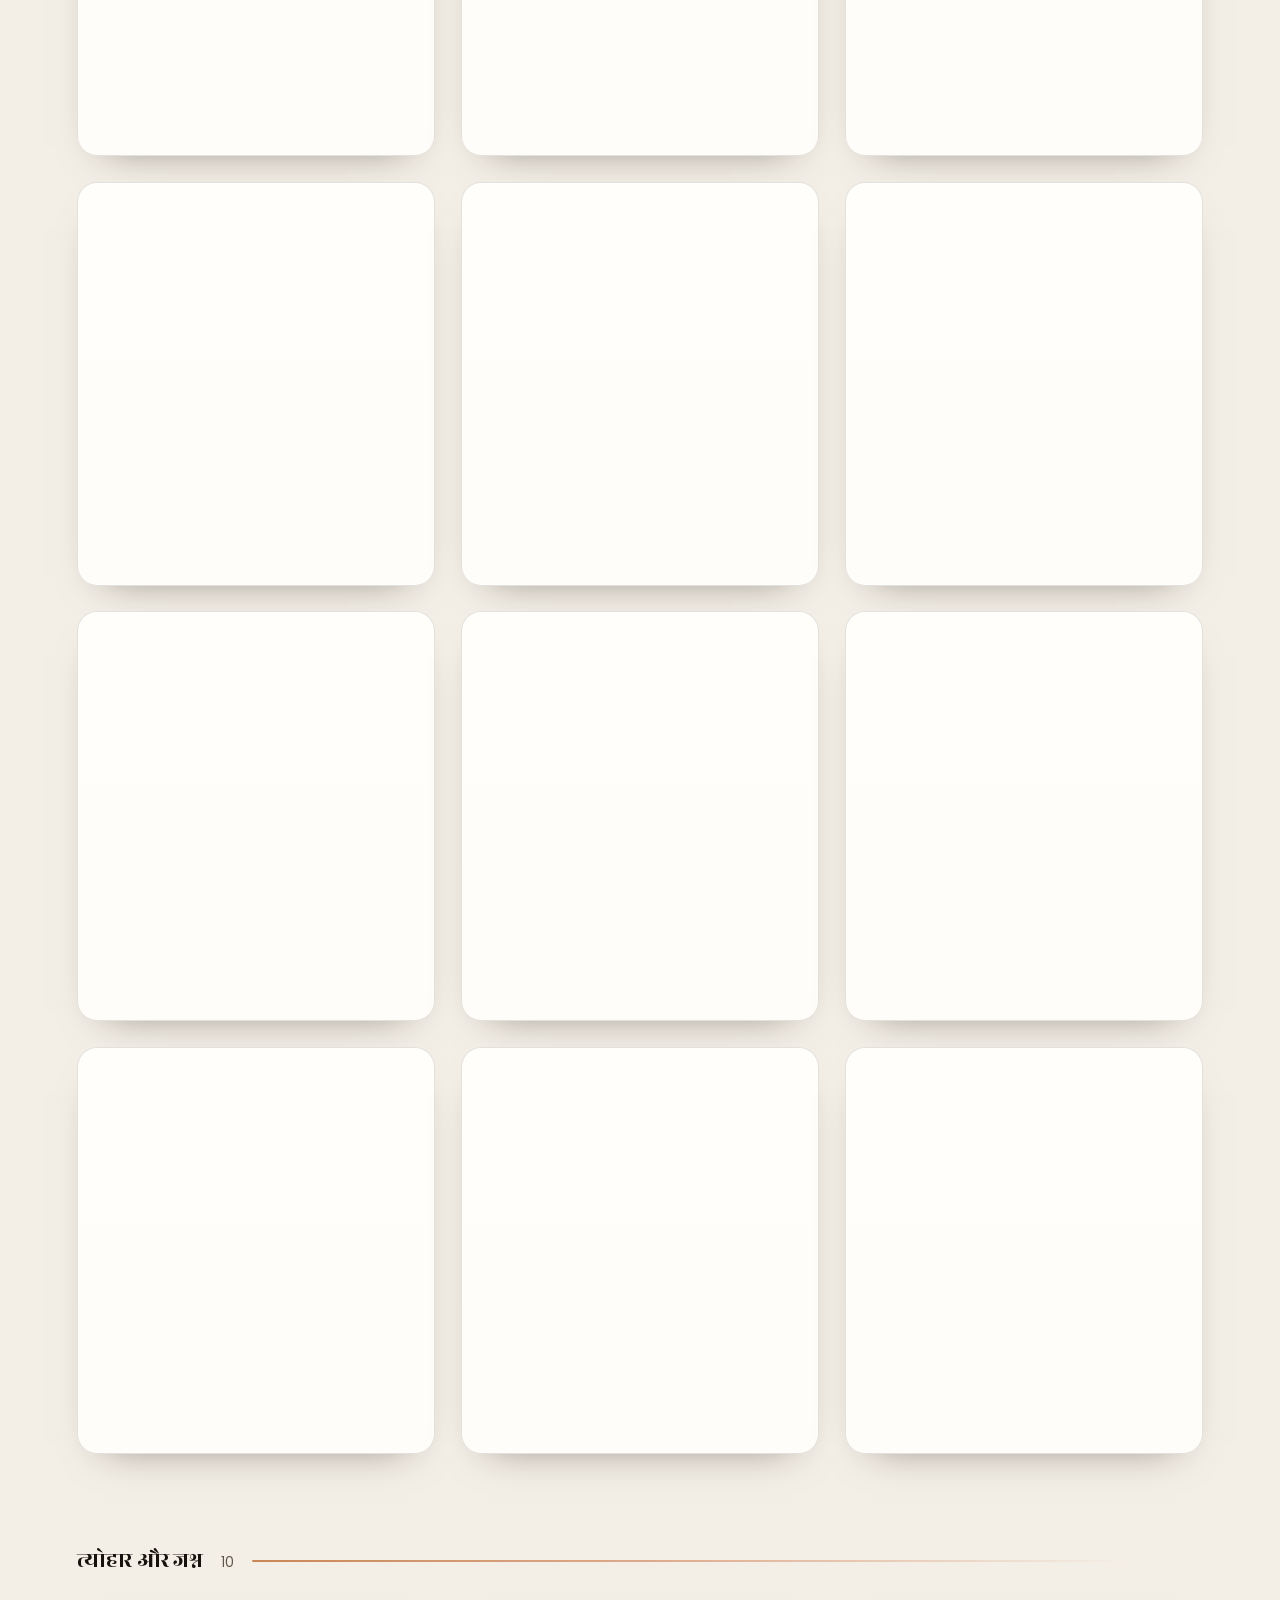
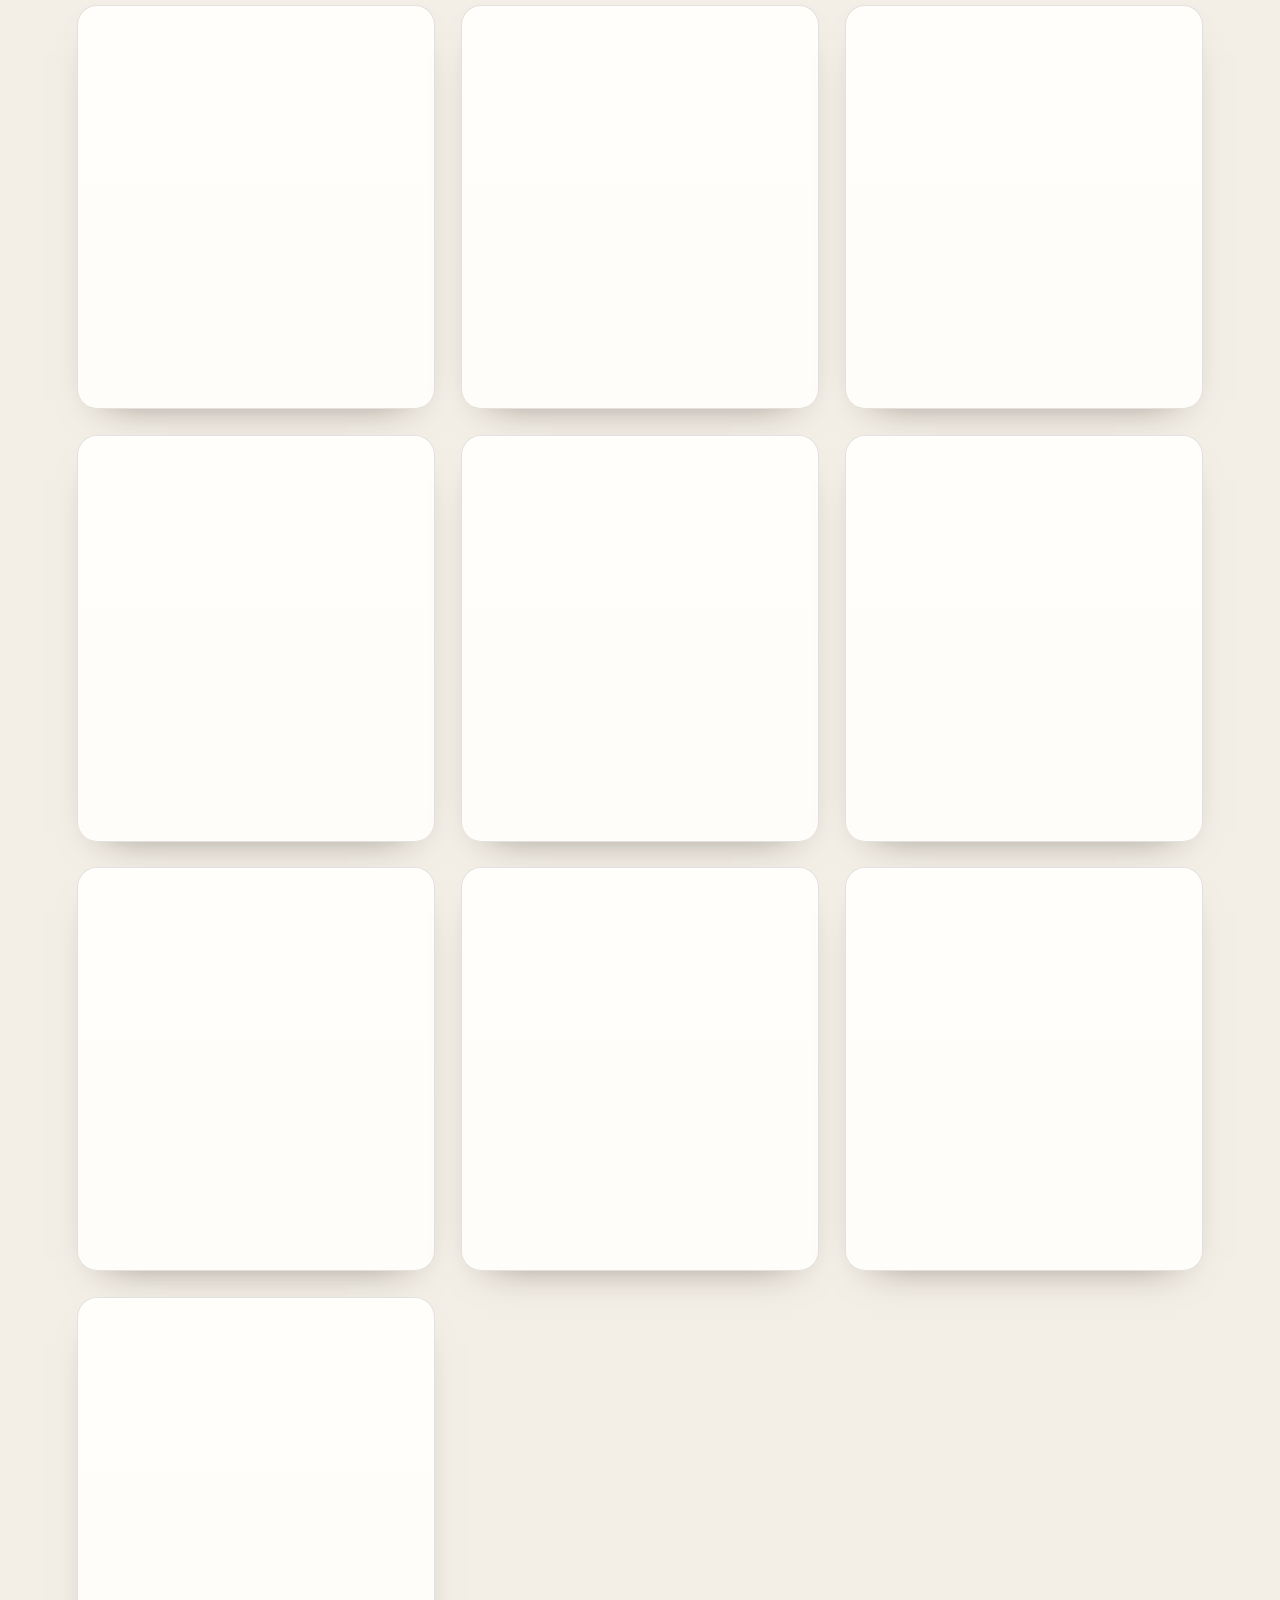
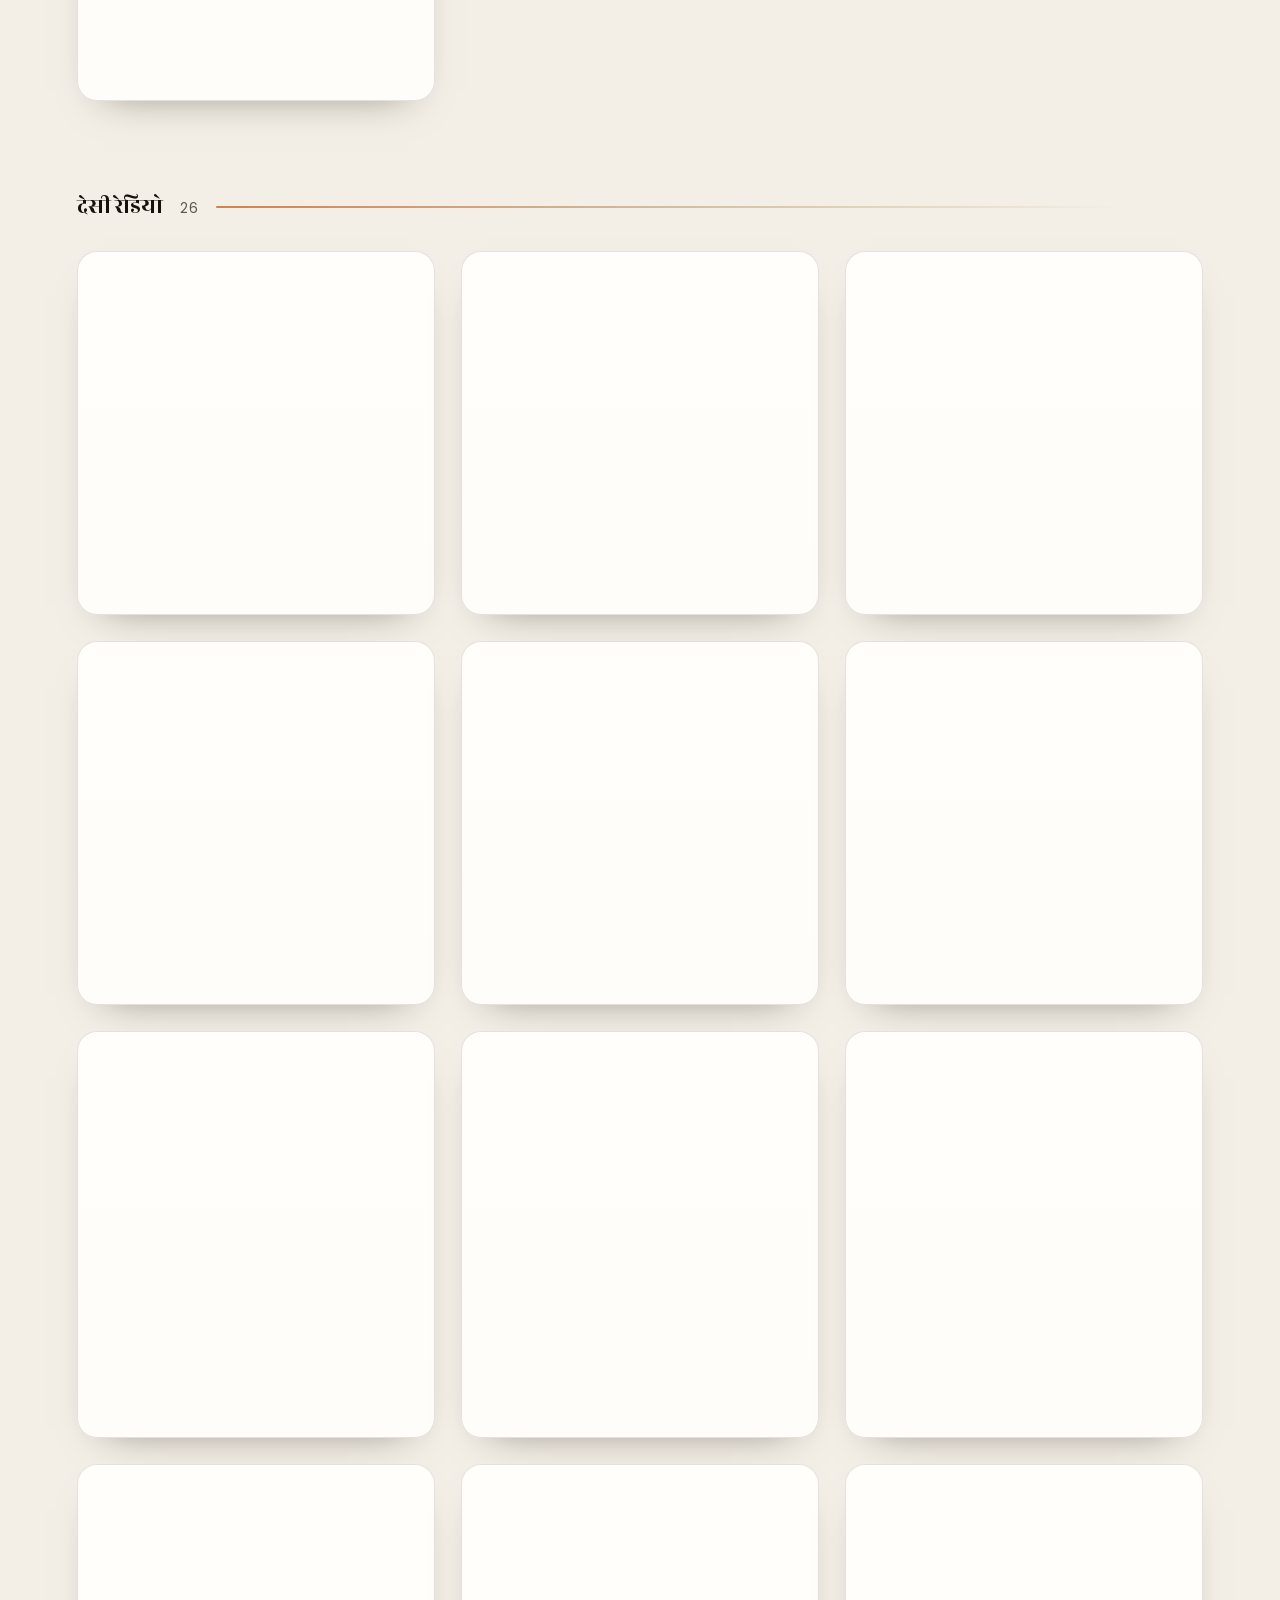
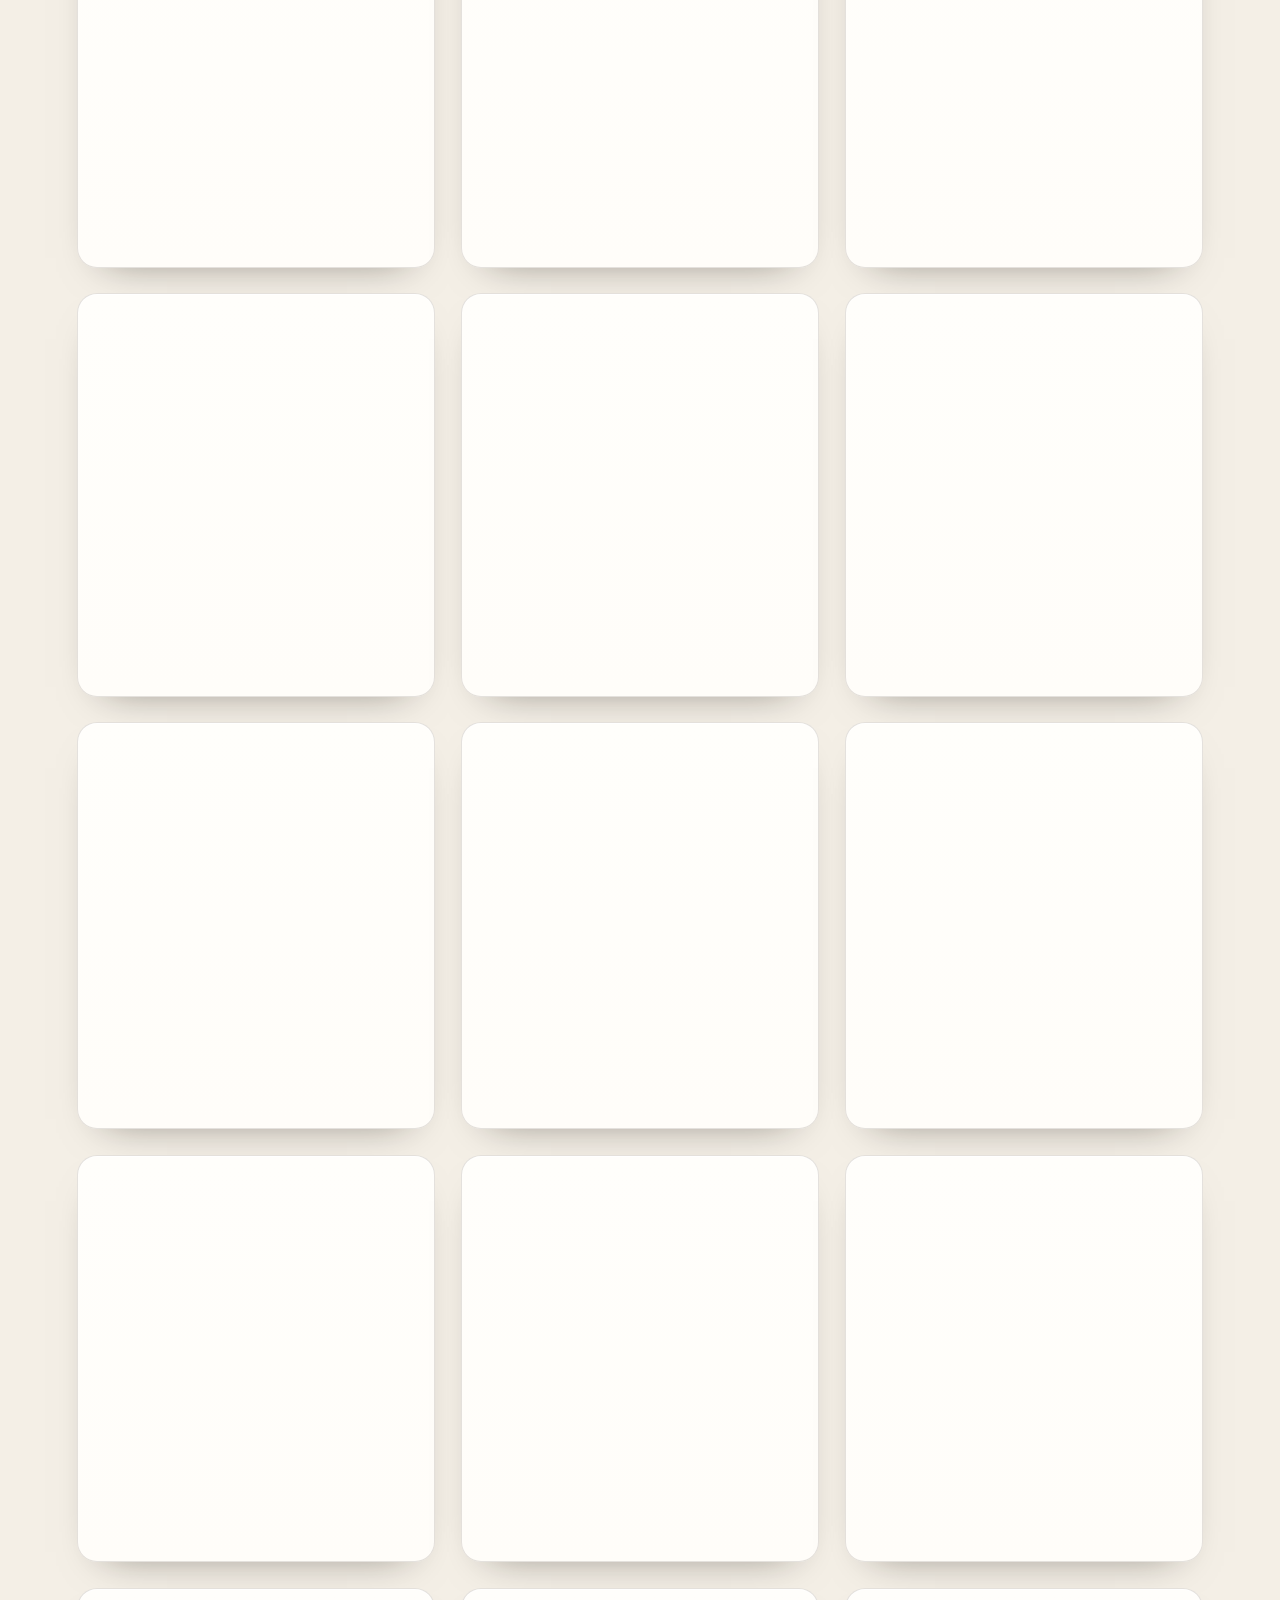
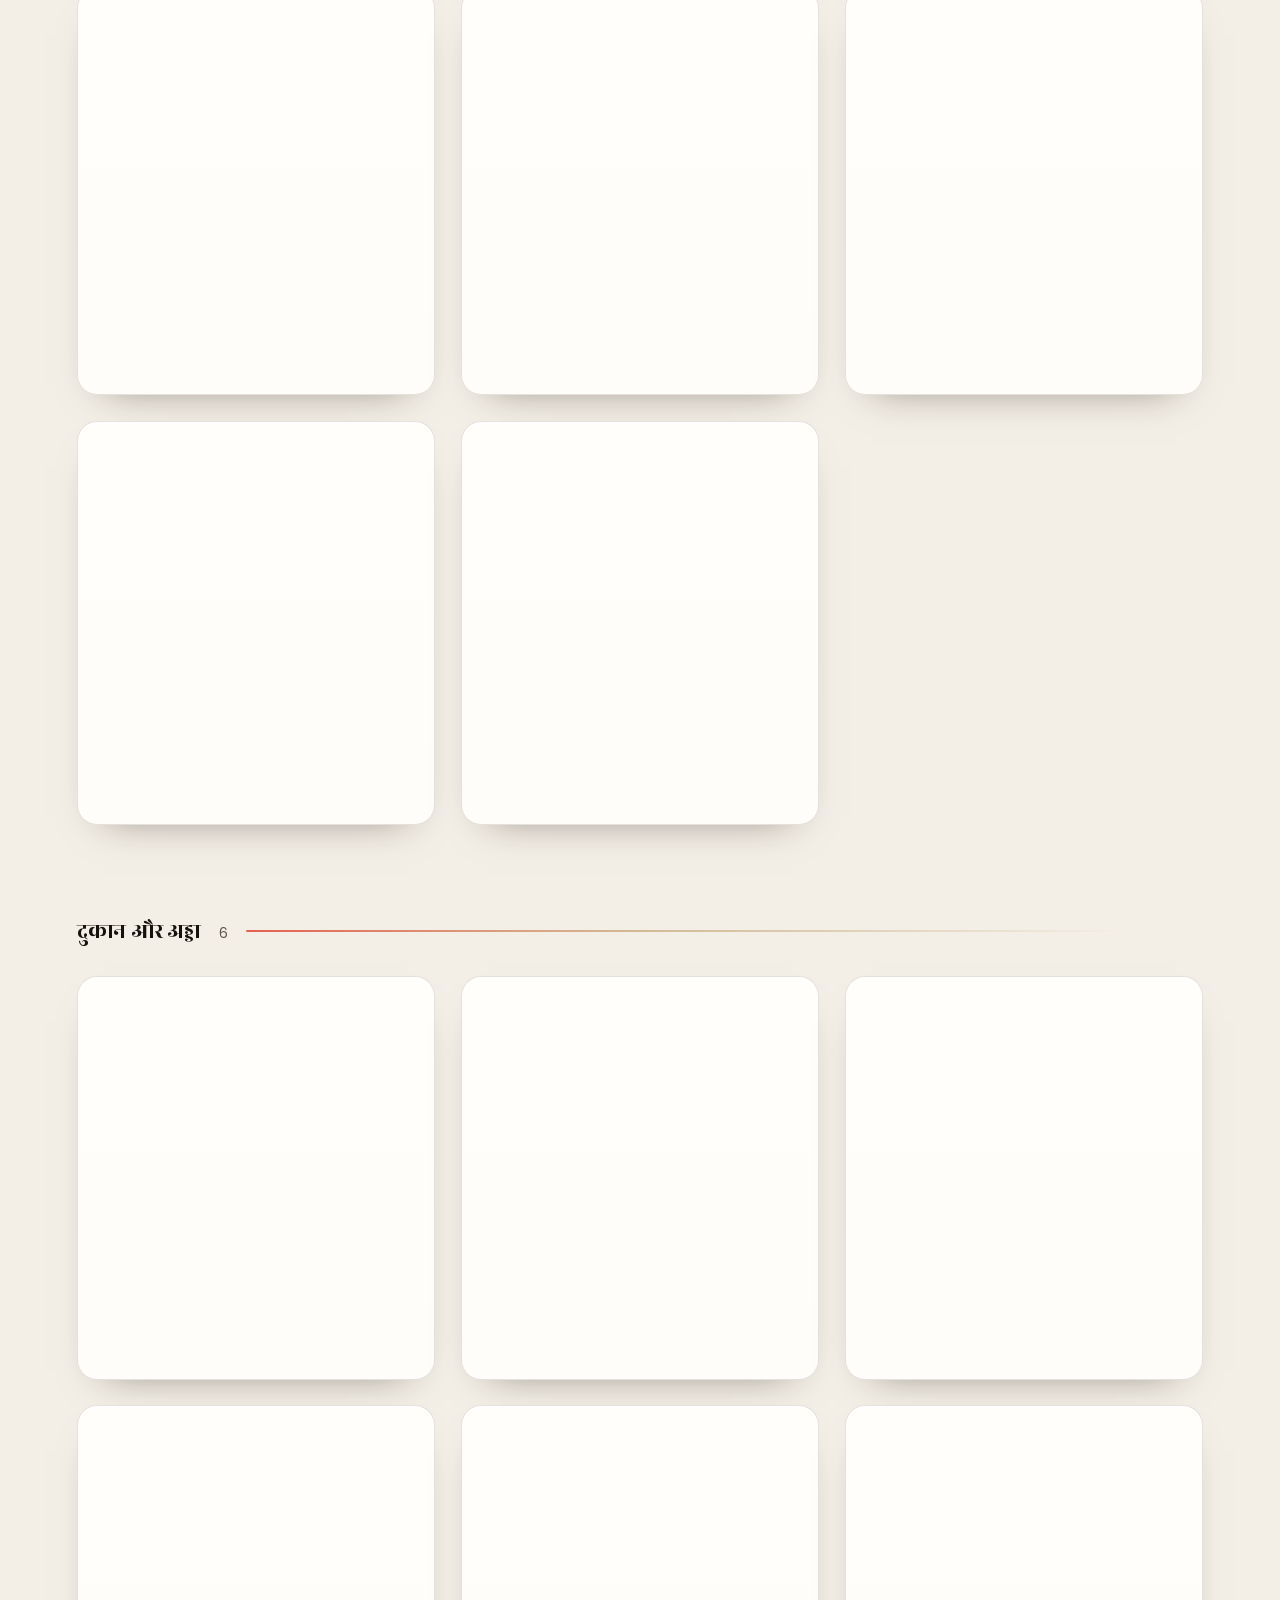
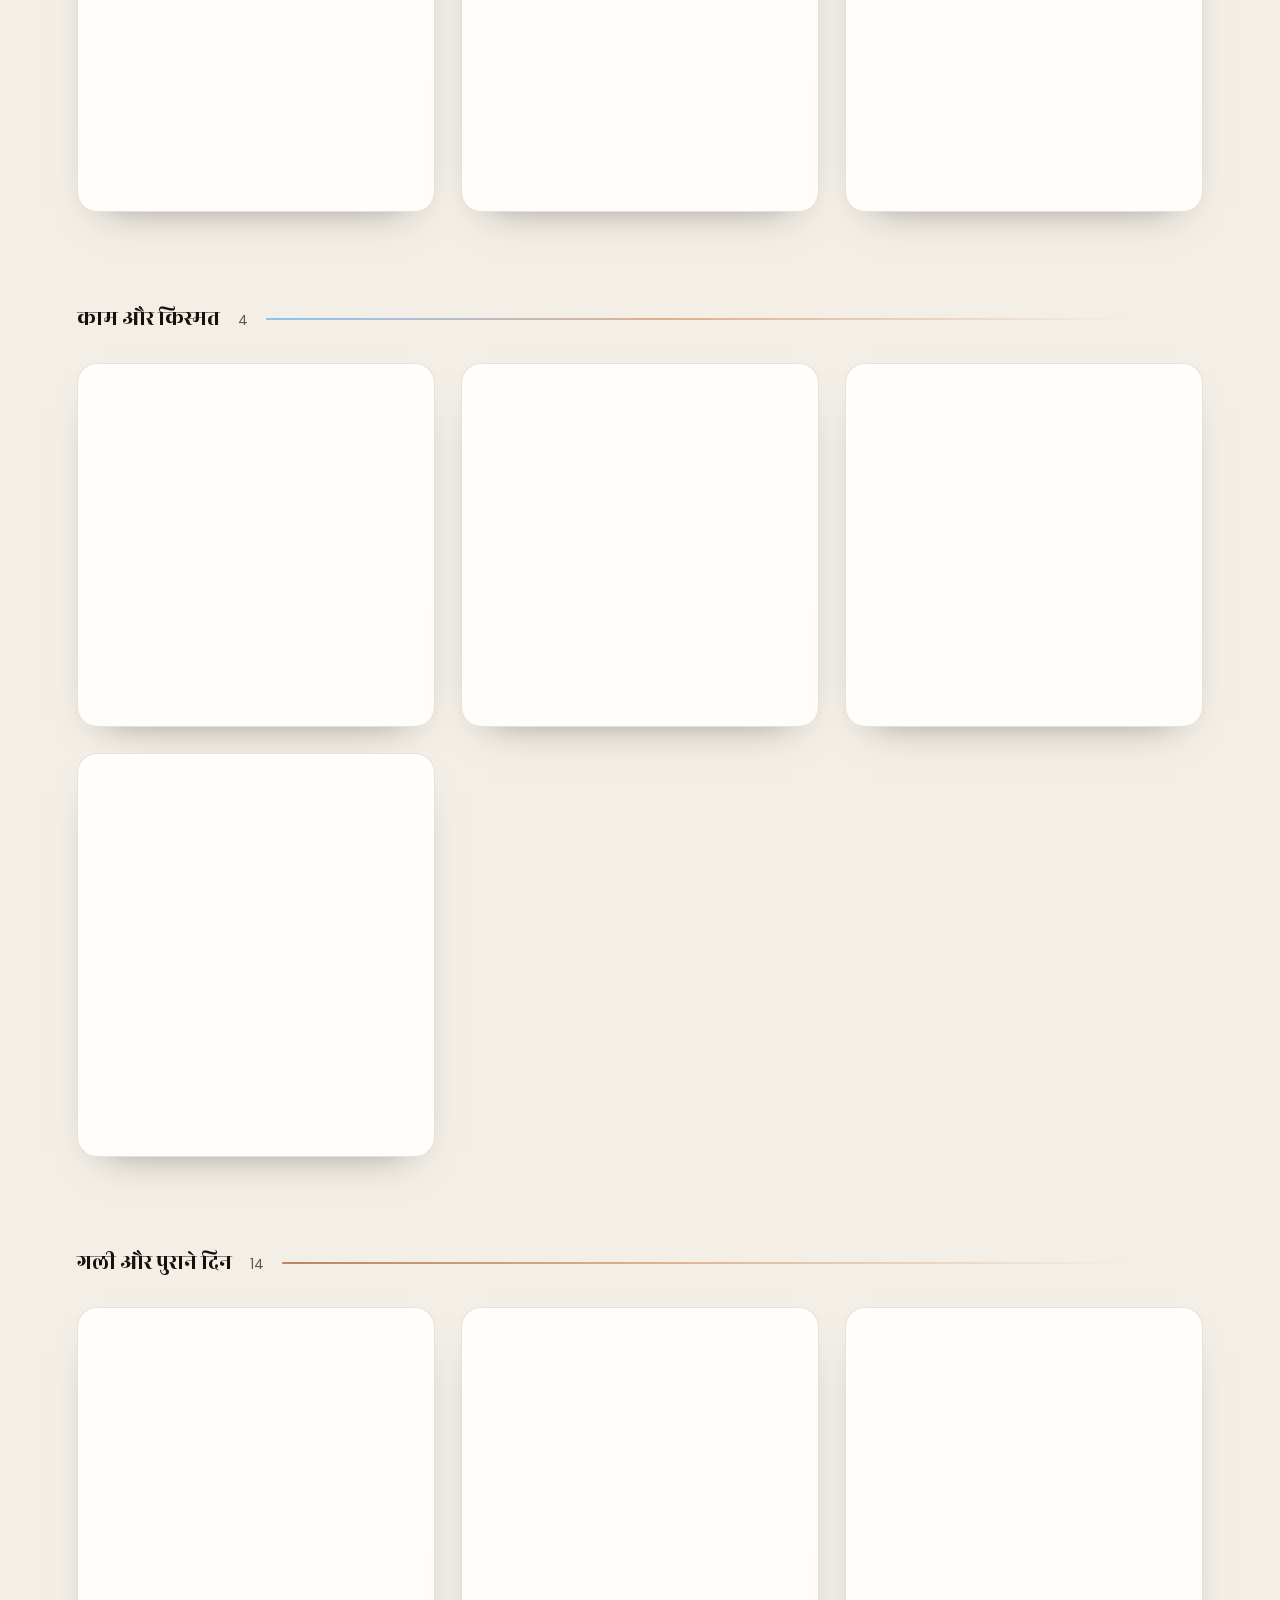
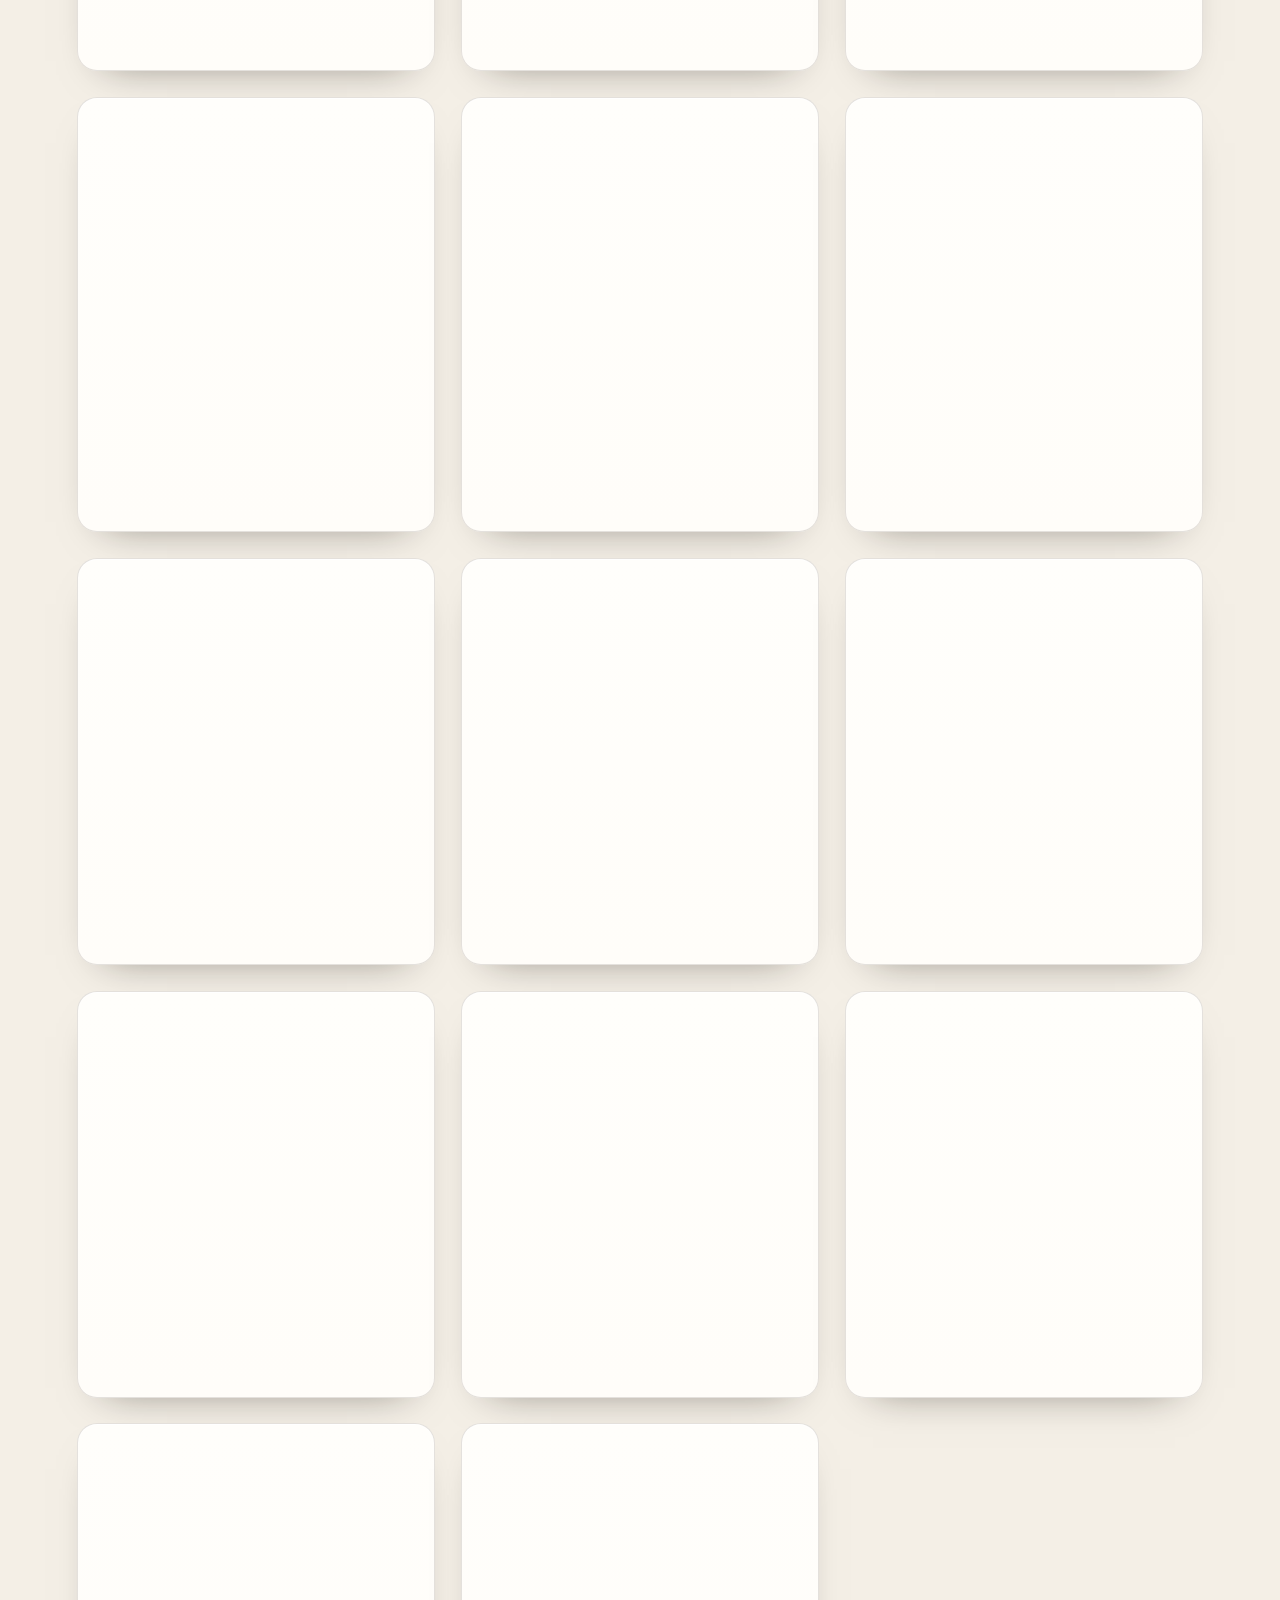
==== commit c2447dc7: "True black ground, warm lifted surfaces Tried four grounds under the real page and measured how hard" ====
--- a/index.html
+++ b/index.html
@@ -46,11 +46,12 @@
 @property --amb-b { syntax: "<color>"; inherits: true; initial-value: #3e69a3; }
 
 :root {
-  /* midnight-cinema shell: cool, quiet, so 30 loud Indian websites can be the colour */
-  --ink:        #06070b;
-  --ink-2:      #0a0c12;
-  --surface:    #0e1017;
-  --surface-2:  #13161f;
+  /* true black ground with warm lifted surfaces: the 95 screenshots are the
+     only light in the room, and the warmth sits with the gold lantern mark */
+  --ink:        #000000;   /* true black ground: the tiles are the light */
+  --ink-2:      #070605;
+  --surface:    #100d0a;   /* lifted things stay warm, to sit with the gold */
+  --surface-2:  #17130e;
   --line:       rgba(188, 205, 240, .09);
   --line-2:     rgba(188, 205, 240, .17);
   --text:       #edf0f6;
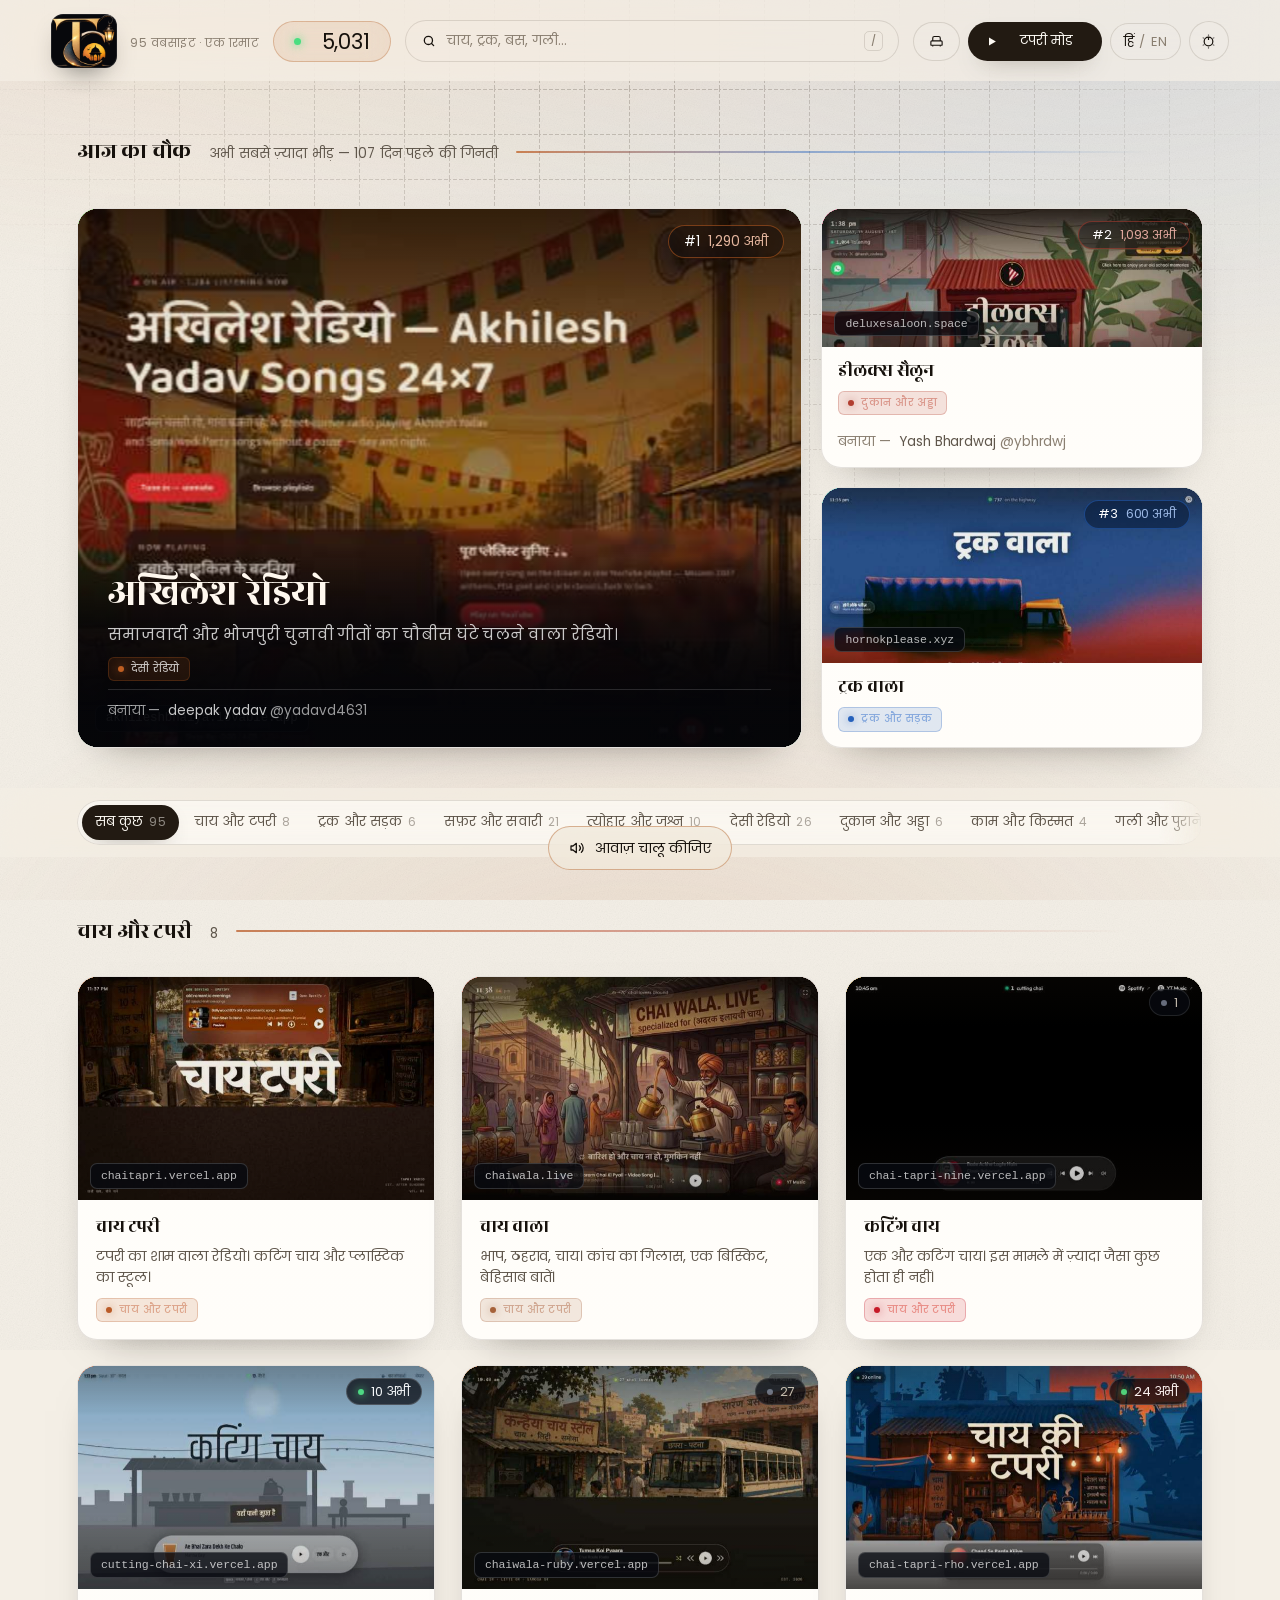
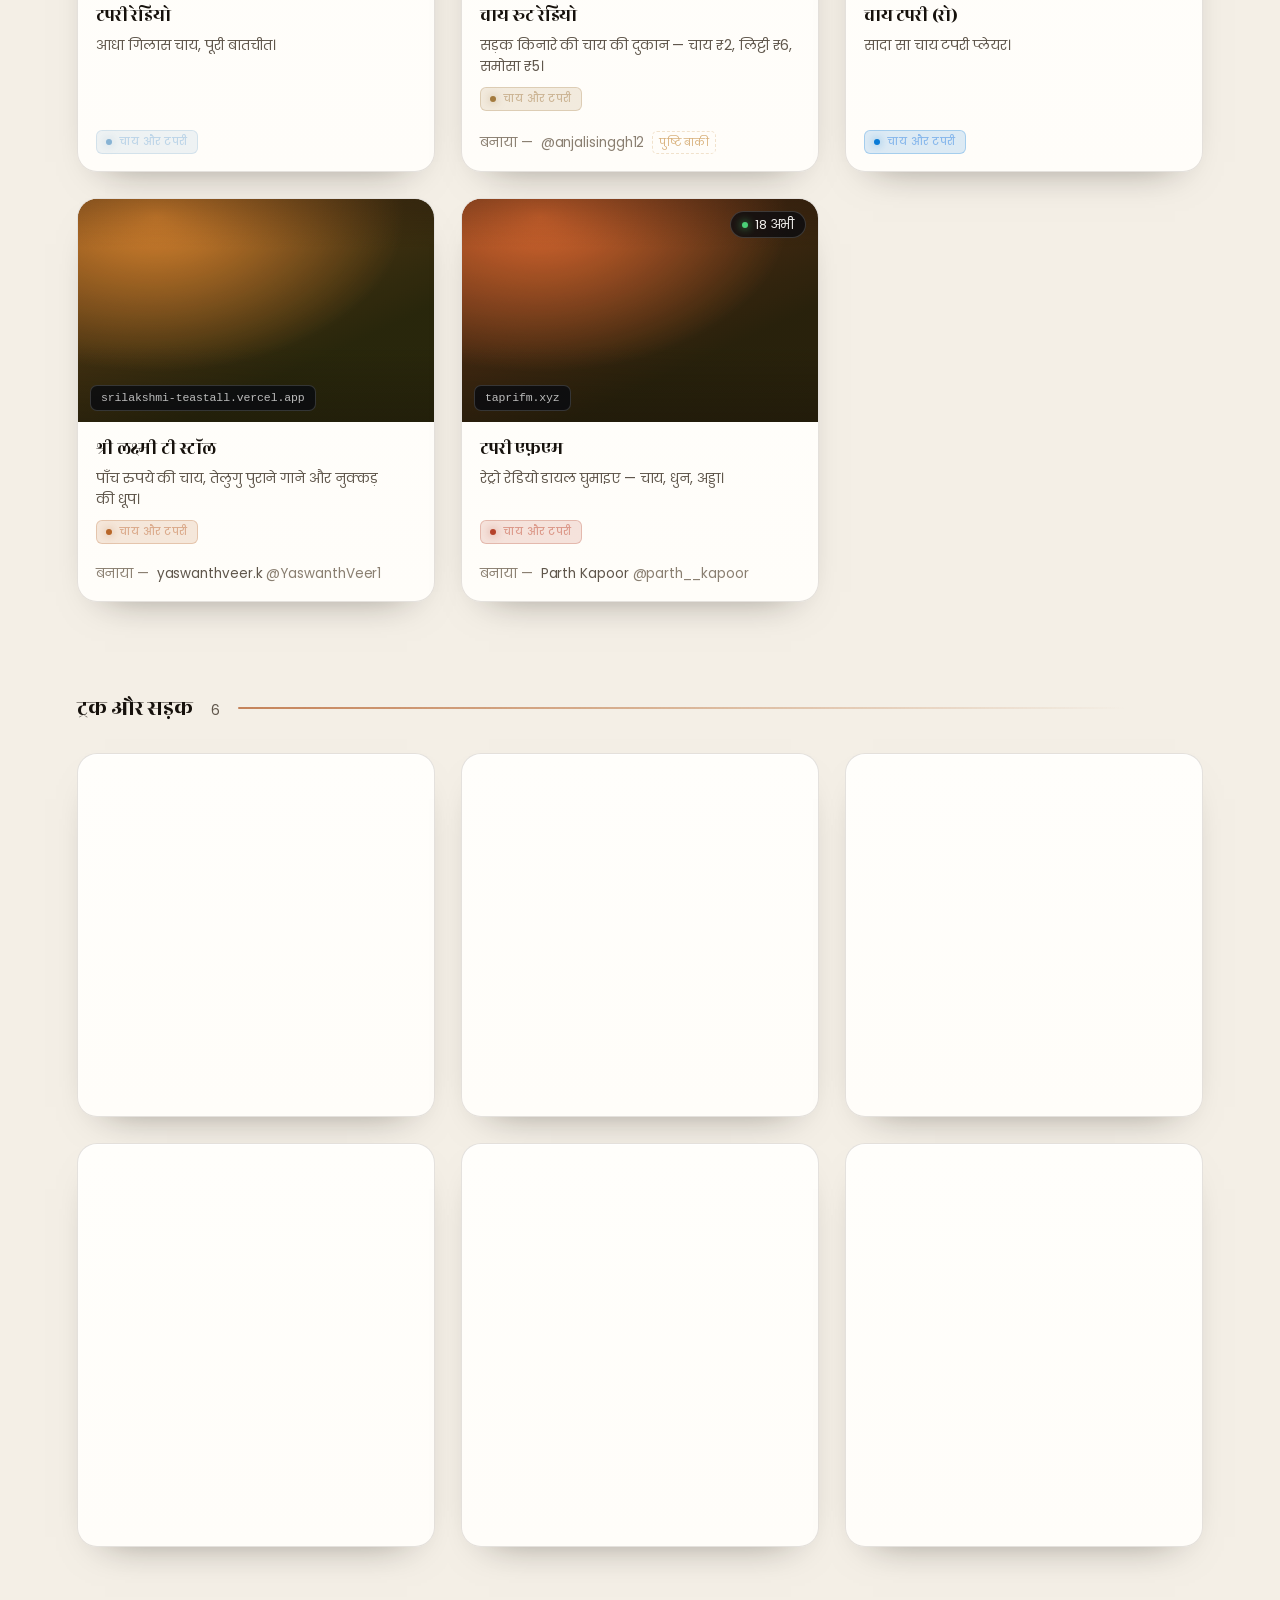
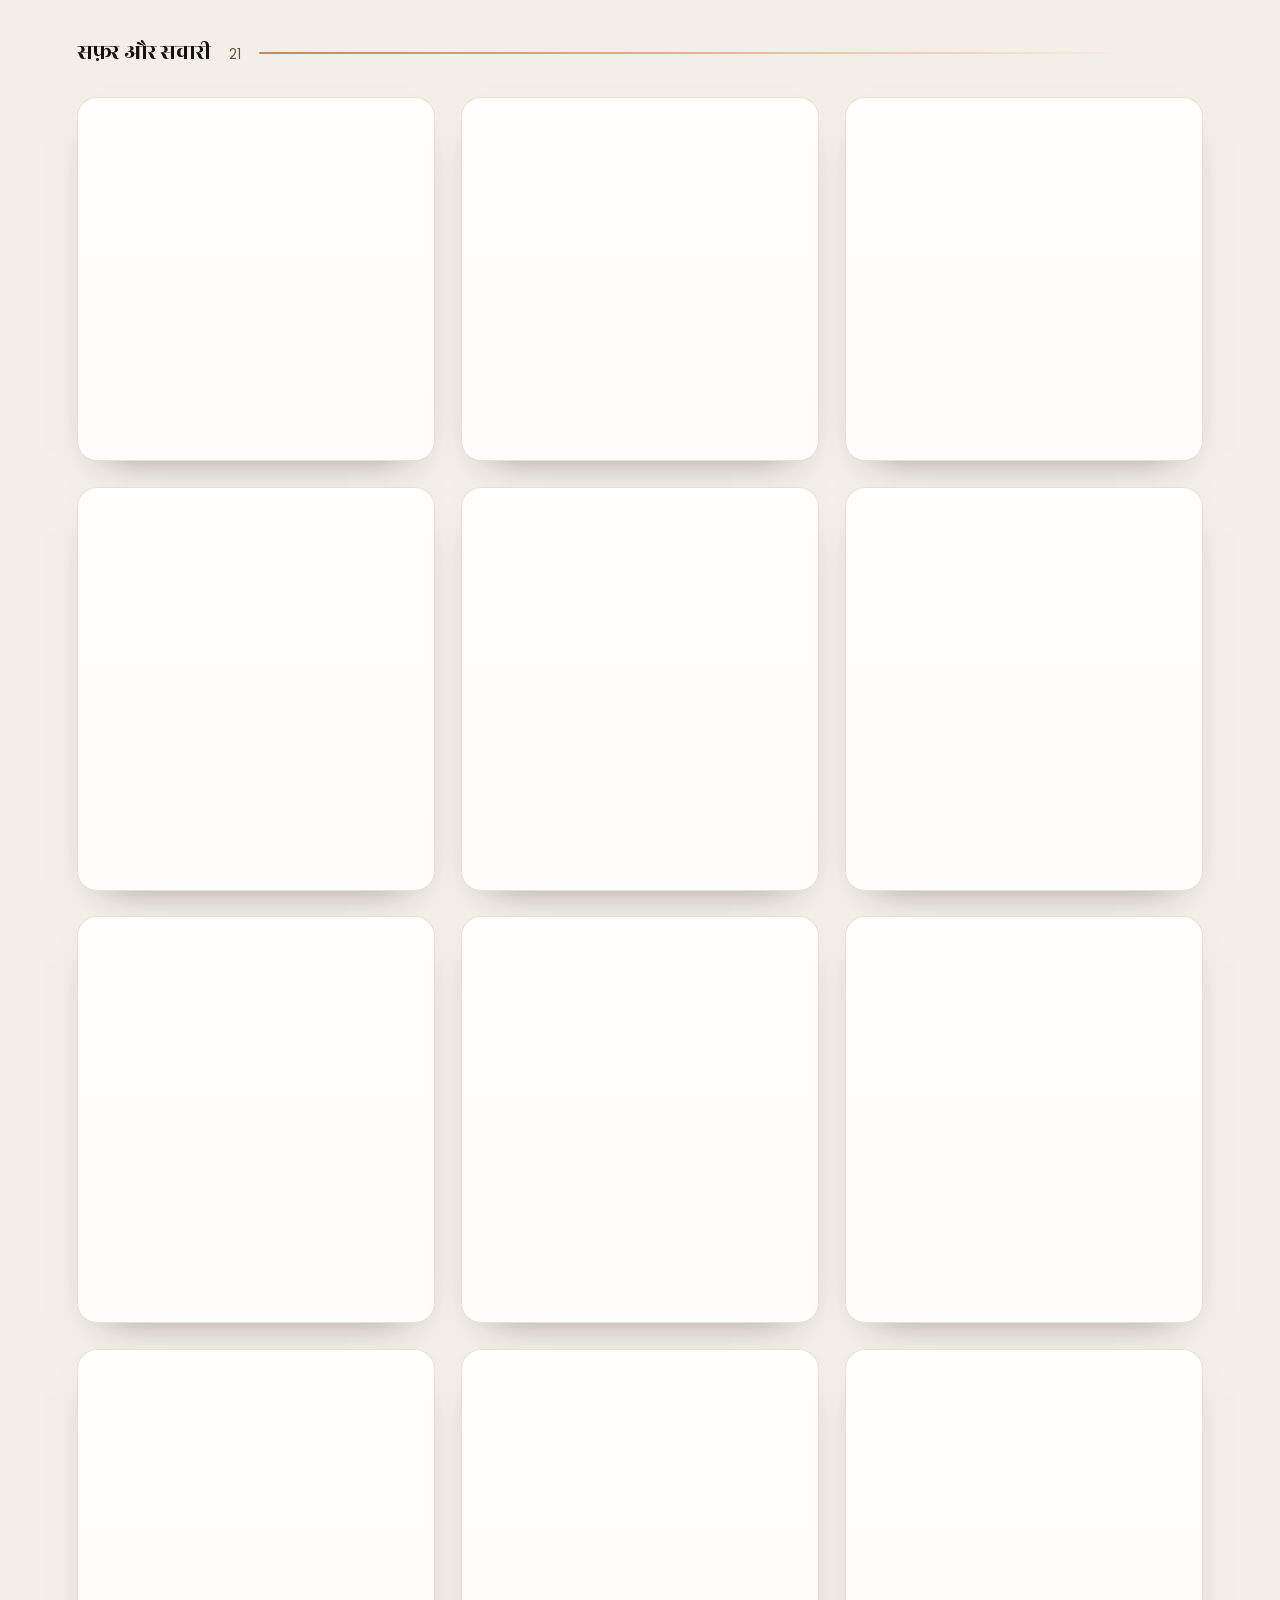
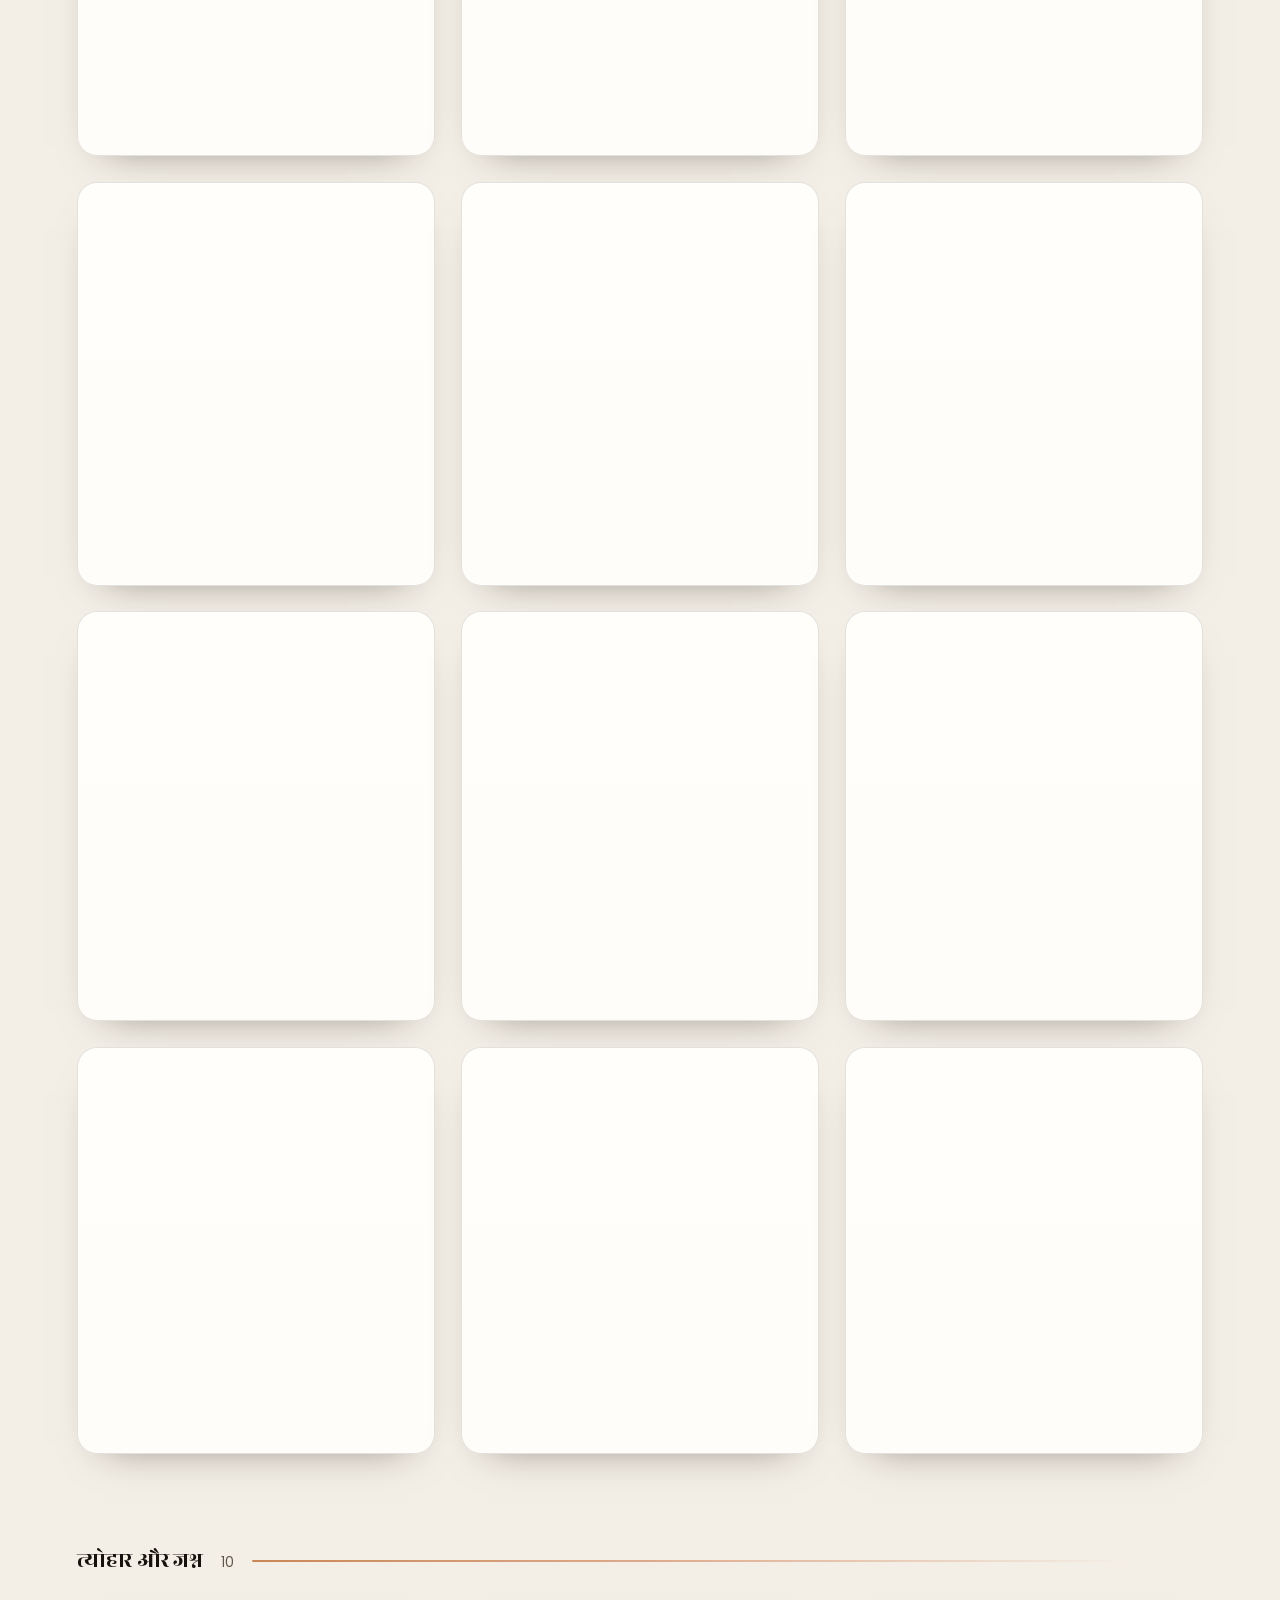
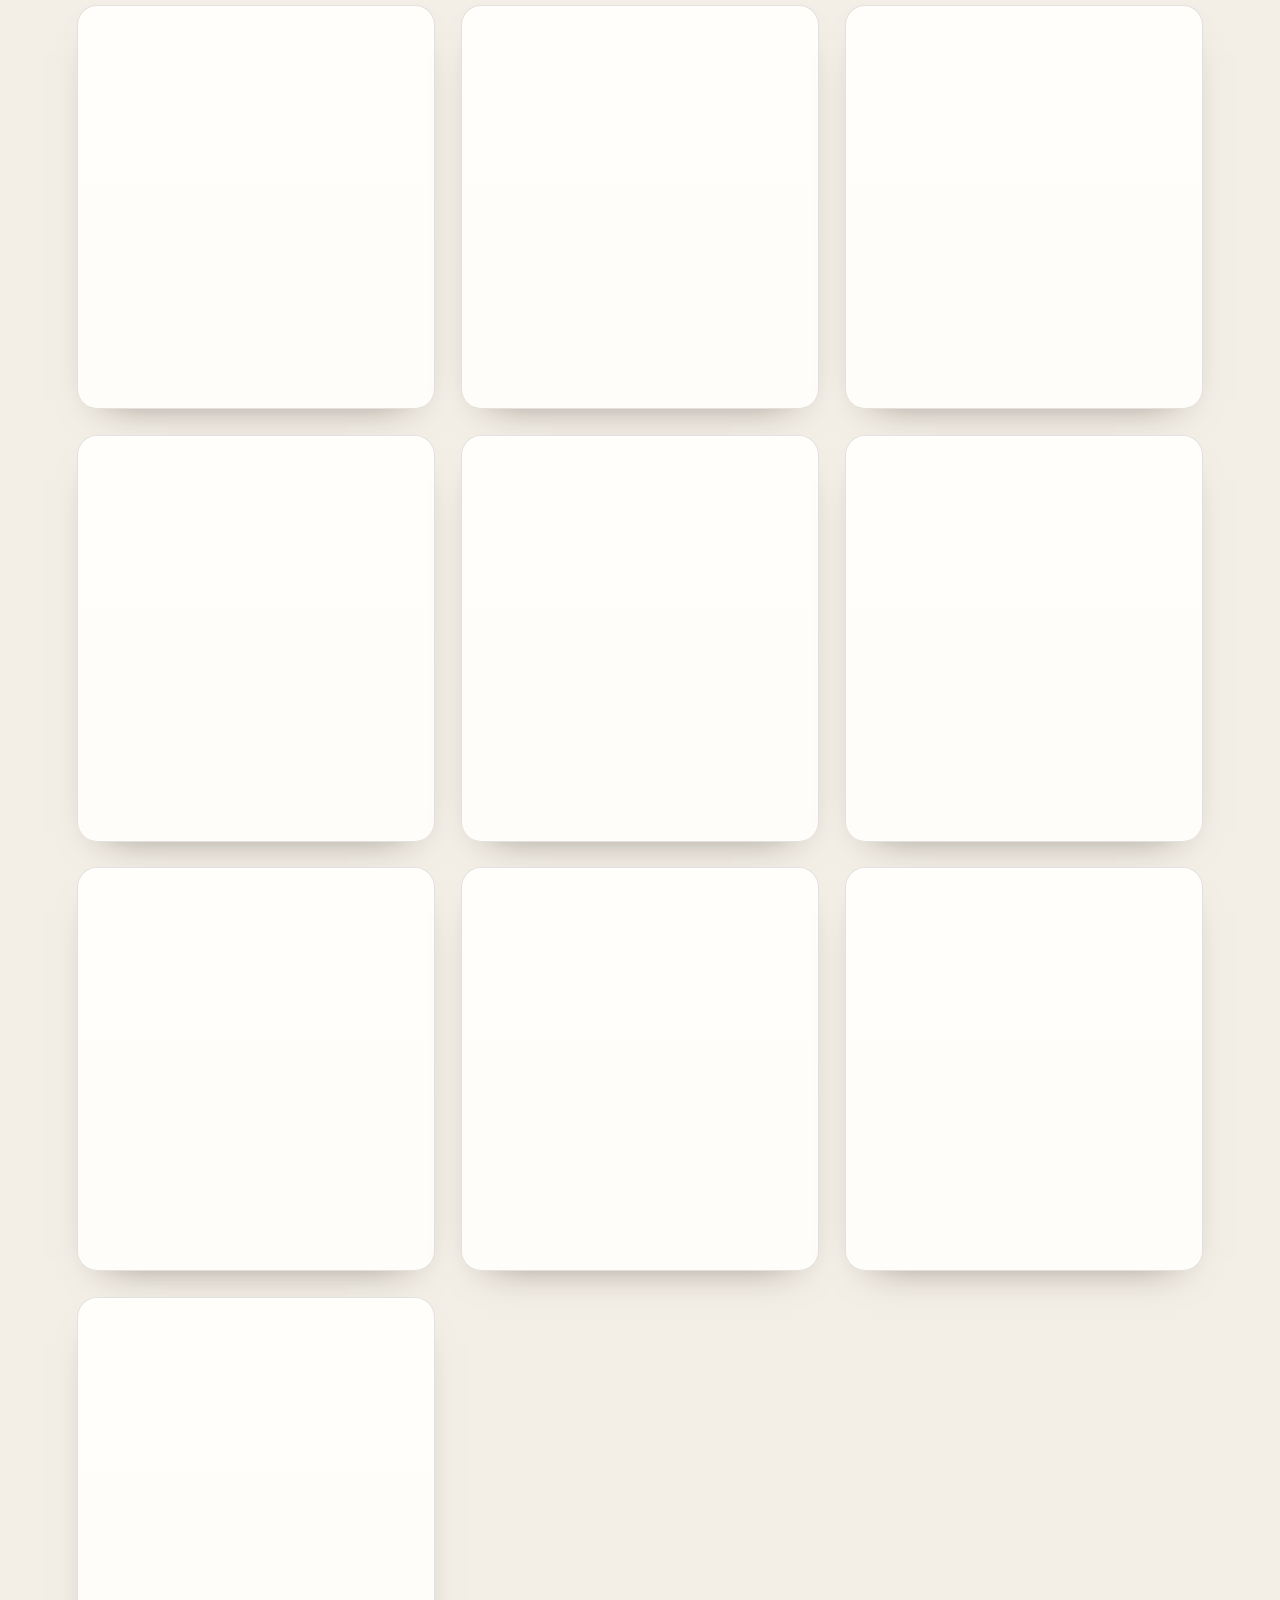
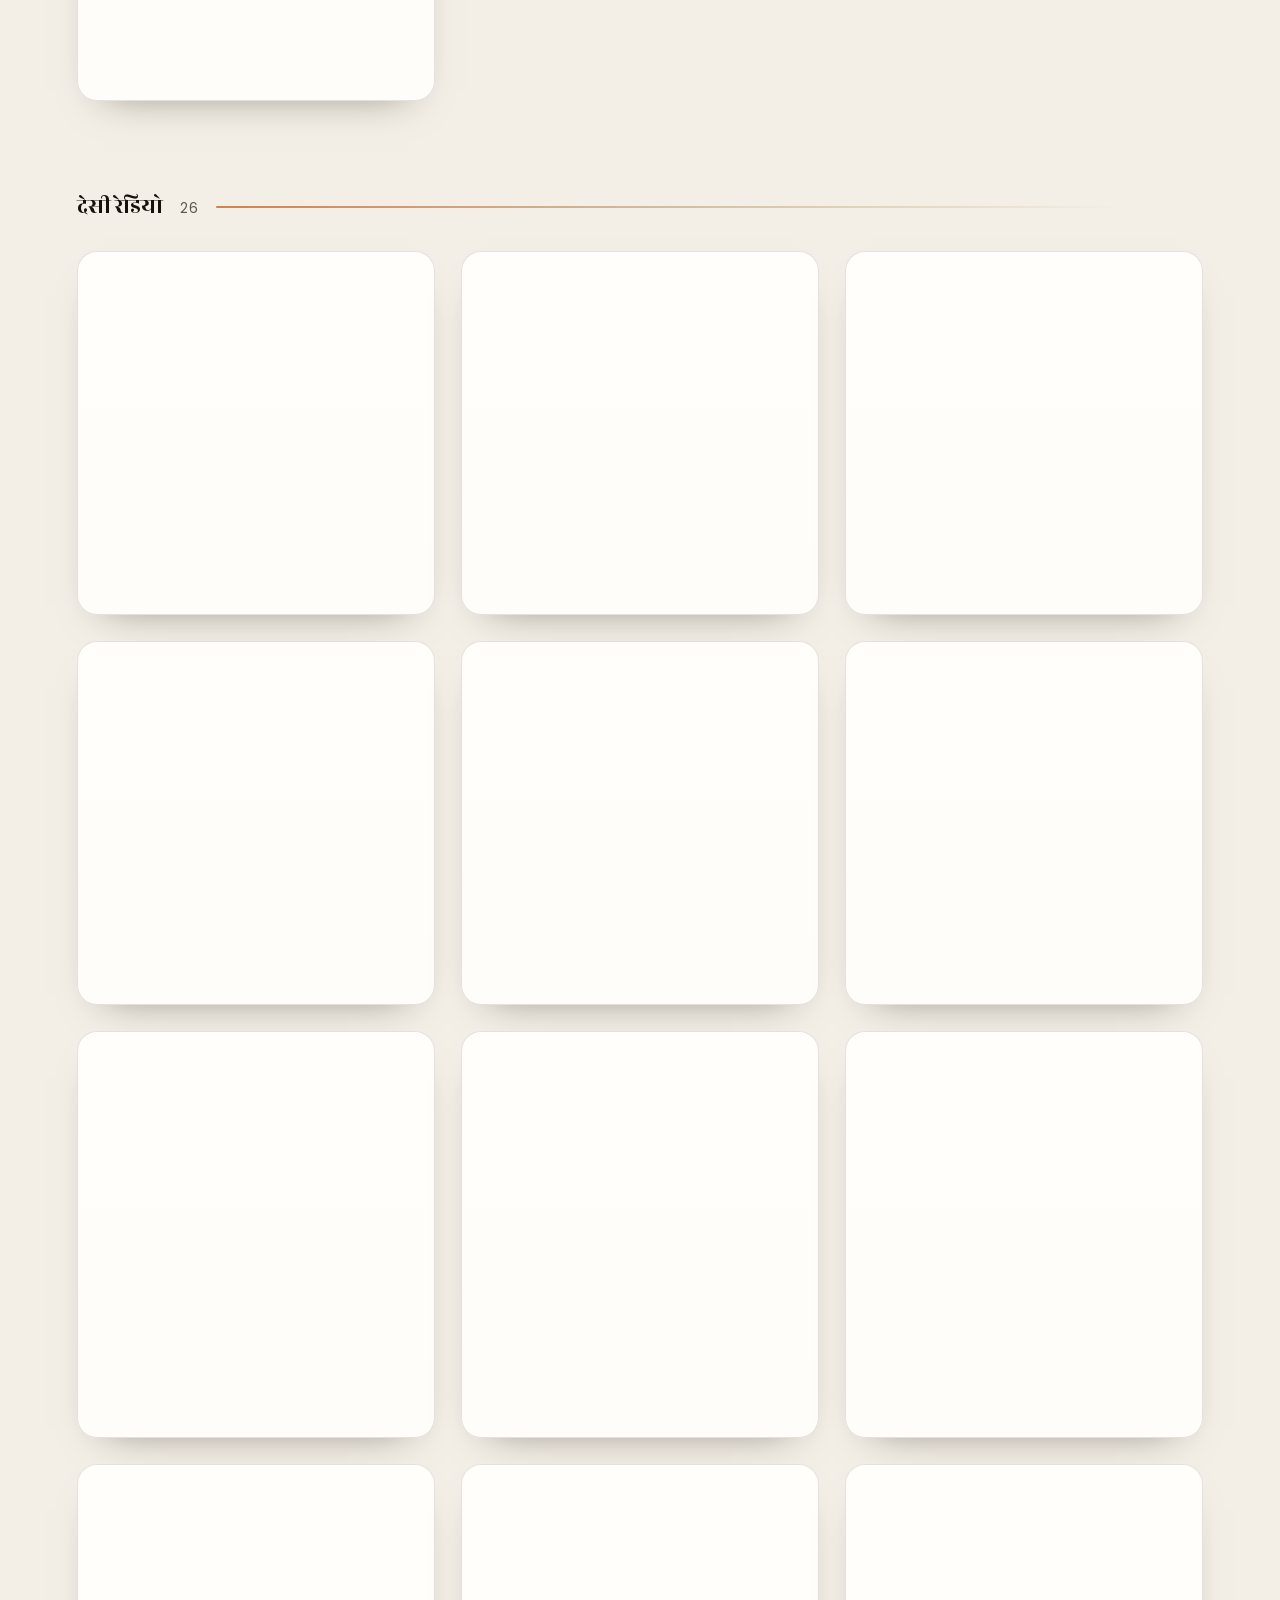
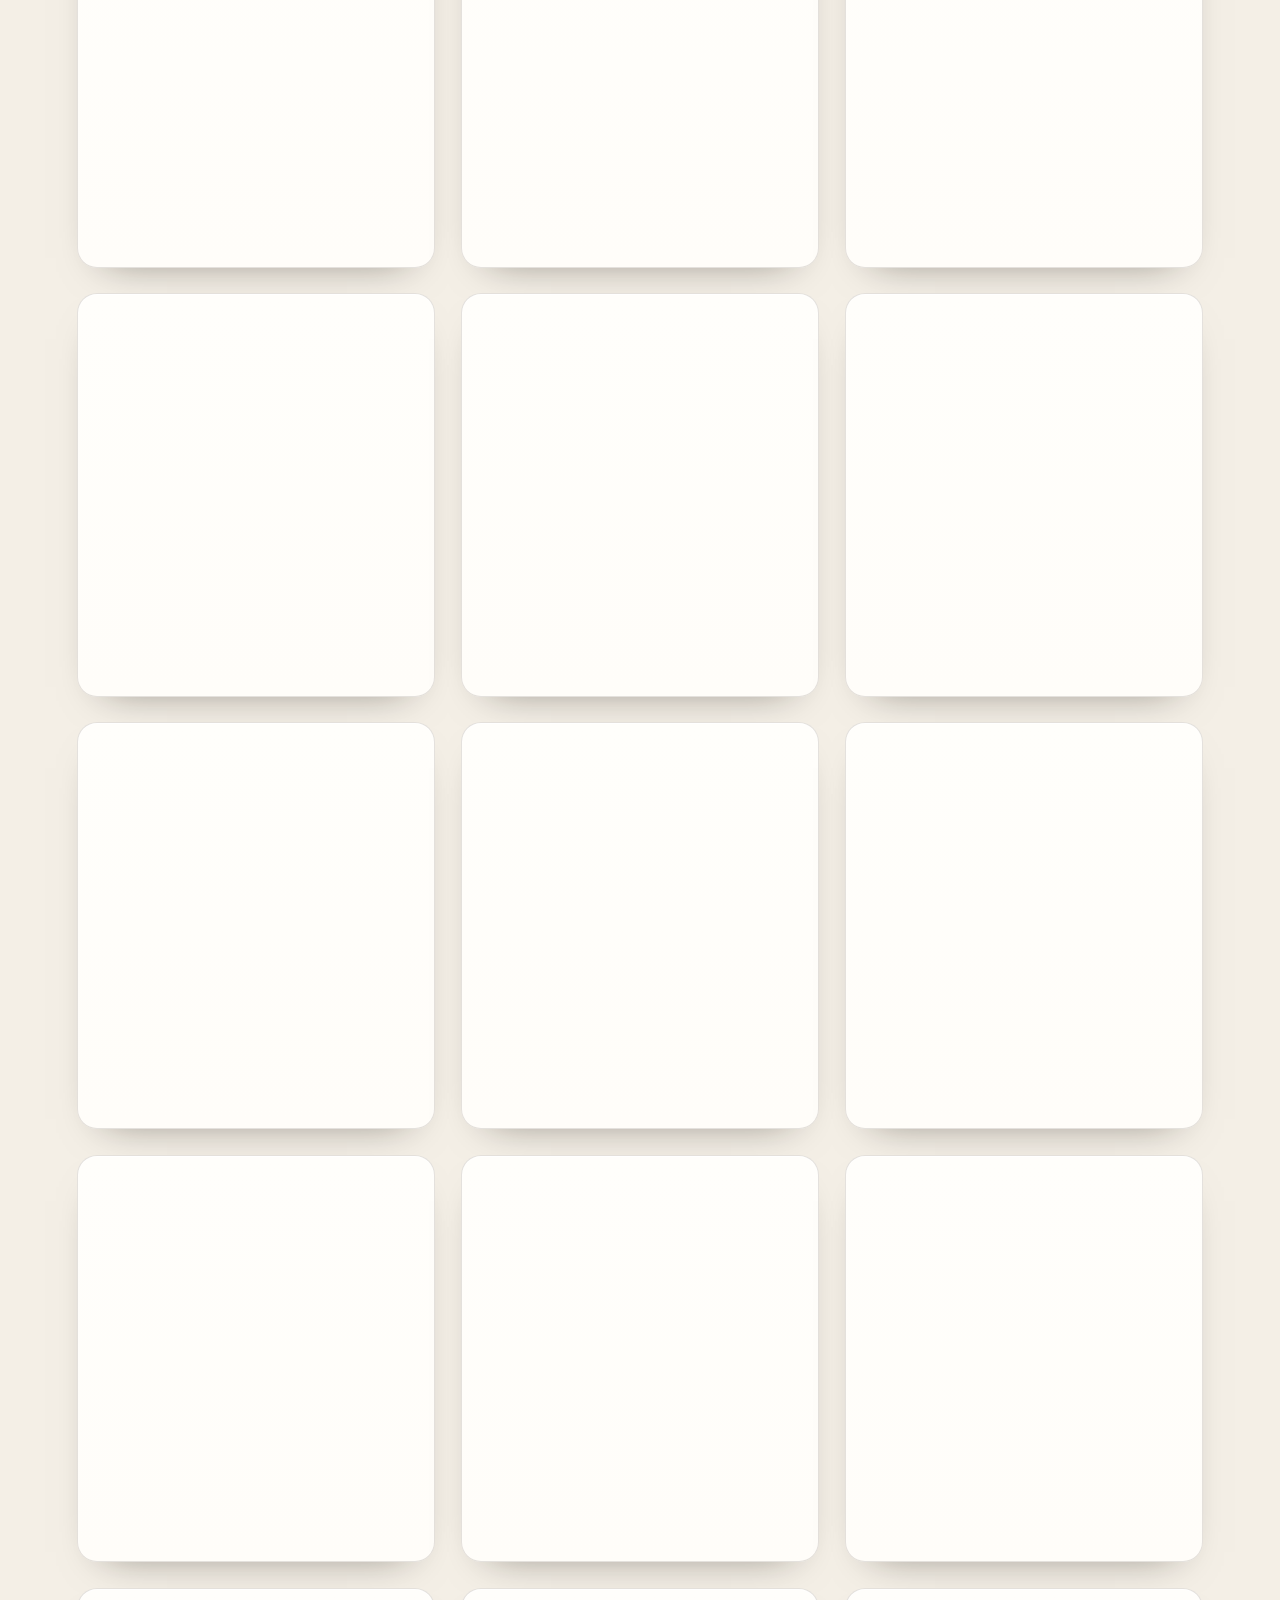
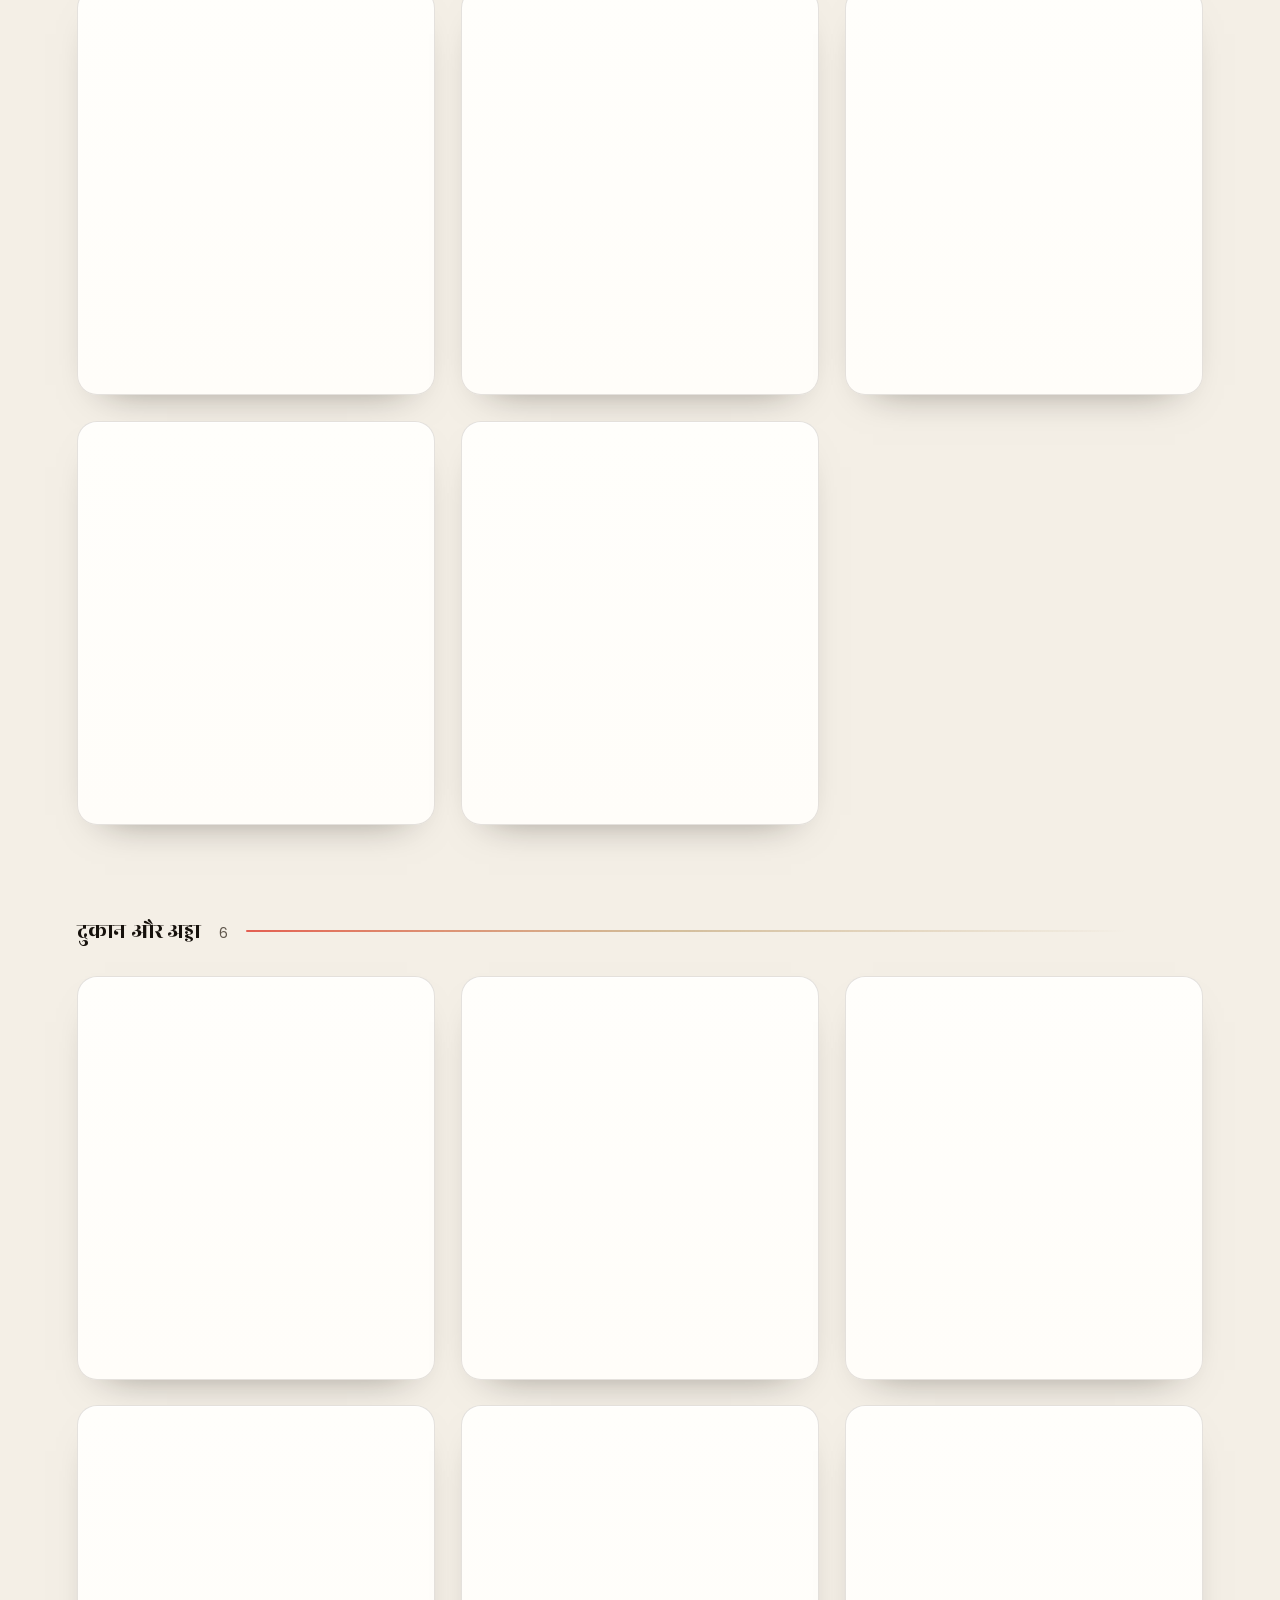
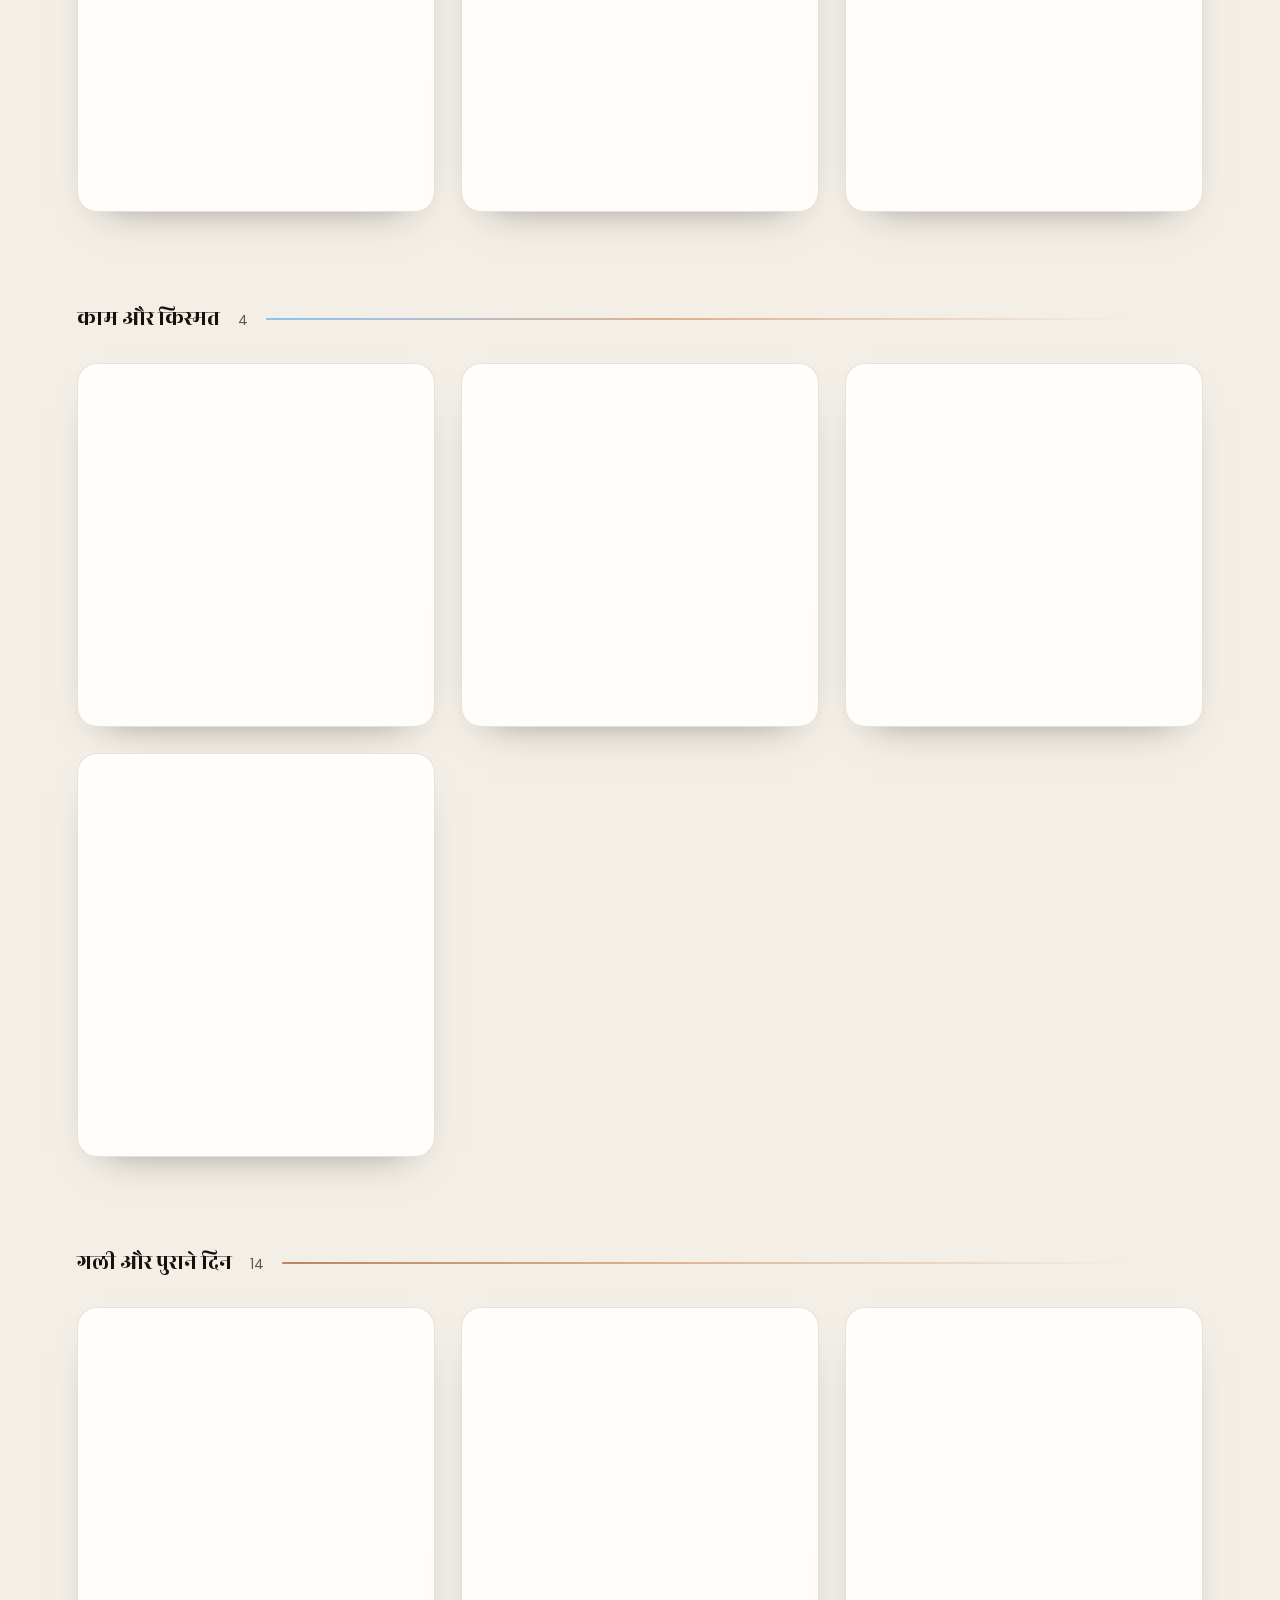
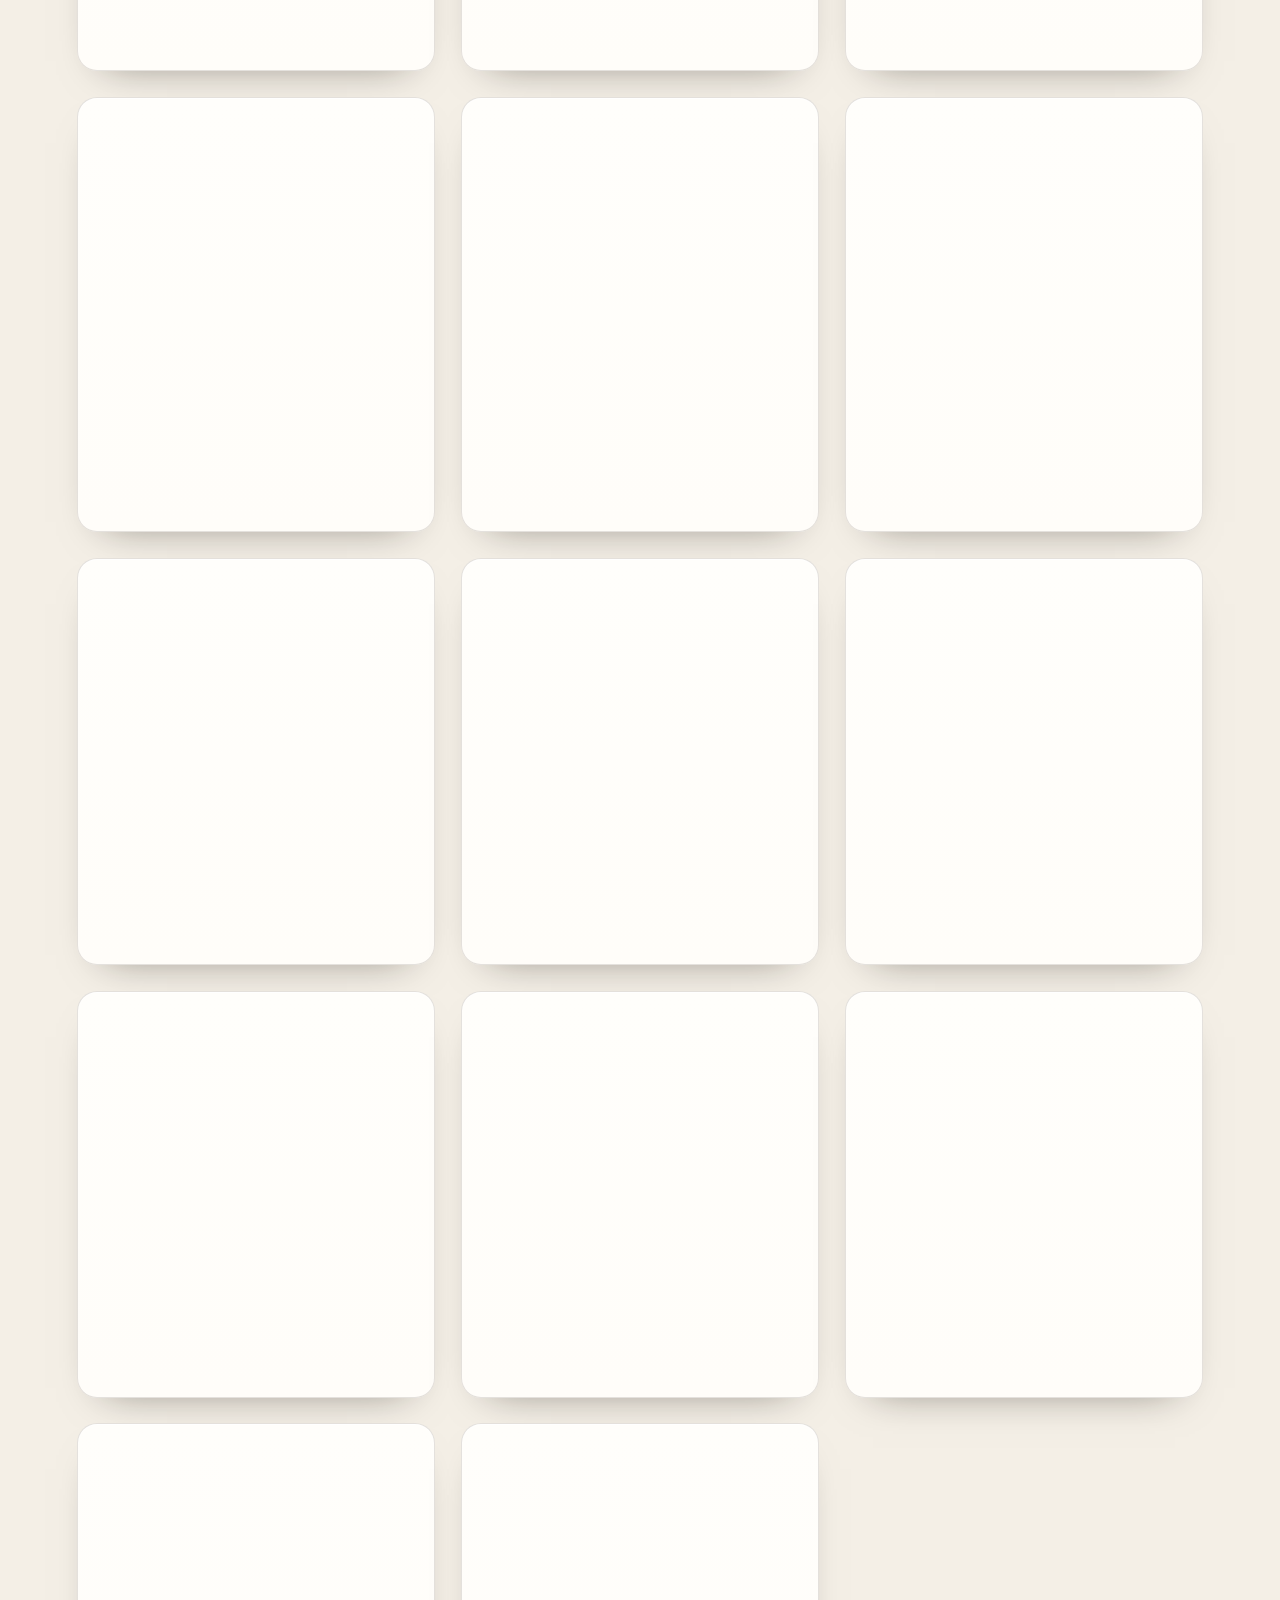
==== commit 7c29668d: "A private view of who is in the chowk Rush wants to see how many people are on the archive itself an" ====
--- a/index.html
+++ b/index.html
@@ -1,3264 +1,3283 @@
-<!doctype html>
-<html lang="hi">
-<head>
-<meta charset="utf-8" />
-<meta name="viewport" content="width=device-width, initial-scale=1" />
-<meta name="description" content="95 देसी नॉस्टैल्जिया वेबसाइटें — चाय टपरी, ट्रक रेडियो, रोडवेज़ बस, नब्बे के कार्टून — एक ही स्क्रीन पर, असली स्क्रीनशॉट और लाइव भीड़ के साथ।" />
-<meta name="theme-color" content="#06070b" media="(prefers-color-scheme: dark)" />
-<meta name="theme-color" content="#f4efe6" media="(prefers-color-scheme: light)" />
-<link rel="icon" href="/favicon-32.png" type="image/png" sizes="32x32" />
-<link rel="icon" href="/icon-512.png" type="image/png" sizes="512x512" />
-<link rel="apple-touch-icon" href="/apple-touch-icon.png" />
-<meta property="og:type" content="website" />
-<meta property="og:url" content="https://thechowk.online/" />
-<meta property="og:title" content="द चौक · The Chowk — देसी नॉस्टैल्जिया वेबसाइटों का चौक" />
-<meta property="og:description" content="95 sites, one screen. Chai tapris, truck radios, roadways buses, 90s cartoons — with real screenshots and how many people are inside each one right now." />
-<meta property="og:image" content="https://thechowk.online/og.png" />
-<meta property="og:image:width" content="1200" />
-<meta property="og:image:height" content="630" />
-<meta name="twitter:card" content="summary_large_image" />
-<meta name="twitter:title" content="द चौक · The Chowk" />
-<meta name="twitter:description" content="95 desi nostalgia sites, one screen — with live crowd counts." />
-<meta name="twitter:image" content="https://thechowk.online/og.png" />
-<link rel="canonical" href="https://thechowk.online/" />
-<title>द चौक · The Chowk — देसी नॉस्टैल्जिया वेबसाइटों का चौक</title>
-<style>
-/* Poppins (SIL Open Font License) — geometric UI face, inlined */
-@font-face{font-family:"Poppins";font-style:normal;font-weight:400;font-display:swap;src:url([data-uri]) format("woff2");unicode-range:U+0900-097F, U+1CD0-1CF9, U+200C-200D, U+20A8, U+20B9, U+20F0, U+25CC, U+A830-A839, U+A8E0-A8FF, U+11B00-11B09;}
-@font-face{font-family:"Poppins";font-style:normal;font-weight:400;font-display:swap;src:url([data-uri]) format("woff2");unicode-range:U+0000-00FF, U+0131, U+0152-0153, U+02BB-02BC, U+02C6, U+02DA, U+02DC, U+0304, U+0308, U+0329, U+2000-206F, U+20AC, U+2122, U+2191, U+2193, U+2212, U+2215, U+FEFF, U+FFFD;}
-@font-face{font-family:"Poppins";font-style:normal;font-weight:500;font-display:swap;src:url([data-uri]) format("woff2");unicode-range:U+0900-097F, U+1CD0-1CF9, U+200C-200D, U+20A8, U+20B9, U+20F0, U+25CC, U+A830-A839, U+A8E0-A8FF, U+11B00-11B09;}
-@font-face{font-family:"Poppins";font-style:normal;font-weight:500;font-display:swap;src:url([data-uri]) format("woff2");unicode-range:U+0000-00FF, U+0131, U+0152-0153, U+02BB-02BC, U+02C6, U+02DA, U+02DC, U+0304, U+0308, U+0329, U+2000-206F, U+20AC, U+2122, U+2191, U+2193, U+2212, U+2215, U+FEFF, U+FFFD;}
-
-/* Rozha One (SIL Open Font License) — the display face these sites use,
-   inlined so the page carries its own typography anywhere it is opened */
-@font-face{font-family:"Rozha One";font-style:normal;font-weight:400;font-display:swap;src:url([data-uri]) format("woff2");unicode-range:U+900-97F,U+1CD0-1CF9,U+200C-200D,U+20A8,U+20B9,U+20F0,U+25CC,U+A830-A839,U+A8E0-A8FF,U+11B00-11B09;}
-@font-face{font-family:"Rozha One";font-style:normal;font-weight:400;font-display:swap;src:url([data-uri]) format("woff2");unicode-range:U+0-FF,U+131,U+152-153,U+2BB-2BC,U+2C6,U+2DA,U+2DC,U+300-301,U+303-304,U+308-309,U+323,U+329,U+2000-206F,U+20AC,U+2122,U+2191,U+2193,U+2212,U+2215,U+FEFF,U+FFFD;}
-
-/* ============================================================
-   DESI NOSTALGIA ARCHIVE — one page, every website
-   ============================================================ */
-
-*, *::before, *::after { box-sizing: border-box; }
-
-/* registering the ambient colours as real colour properties is what lets the
-   whole room cross-fade between two sites instead of cutting */
-@property --amb-a { syntax: "<color>"; inherits: true; initial-value: #b3652d; }
-@property --amb-b { syntax: "<color>"; inherits: true; initial-value: #3e69a3; }
-
-:root {
+<!doctype html>
+<html lang="hi">
+<head>
+<meta charset="utf-8" />
+<meta name="viewport" content="width=device-width, initial-scale=1" />
+<meta name="description" content="95 देसी नॉस्टैल्जिया वेबसाइटें — चाय टपरी, ट्रक रेडियो, रोडवेज़ बस, नब्बे के कार्टून — एक ही स्क्रीन पर, असली स्क्रीनशॉट और लाइव भीड़ के साथ।" />
+<meta name="theme-color" content="#06070b" media="(prefers-color-scheme: dark)" />
+<meta name="theme-color" content="#f4efe6" media="(prefers-color-scheme: light)" />
+<link rel="icon" href="/favicon-32.png" type="image/png" sizes="32x32" />
+<link rel="icon" href="/icon-512.png" type="image/png" sizes="512x512" />
+<link rel="apple-touch-icon" href="/apple-touch-icon.png" />
+<meta property="og:type" content="website" />
+<meta property="og:url" content="https://thechowk.online/" />
+<meta property="og:title" content="द चौक · The Chowk — देसी नॉस्टैल्जिया वेबसाइटों का चौक" />
+<meta property="og:description" content="95 sites, one screen. Chai tapris, truck radios, roadways buses, 90s cartoons — with real screenshots and how many people are inside each one right now." />
+<meta property="og:image" content="https://thechowk.online/og.png" />
+<meta property="og:image:width" content="1200" />
+<meta property="og:image:height" content="630" />
+<meta name="twitter:card" content="summary_large_image" />
+<meta name="twitter:title" content="द चौक · The Chowk" />
+<meta name="twitter:description" content="95 desi nostalgia sites, one screen — with live crowd counts." />
+<meta name="twitter:image" content="https://thechowk.online/og.png" />
+<link rel="canonical" href="https://thechowk.online/" />
+<title>द चौक · The Chowk — देसी नॉस्टैल्जिया वेबसाइटों का चौक</title>
+<style>
+/* Poppins (SIL Open Font License) — geometric UI face, inlined */
+@font-face{font-family:"Poppins";font-style:normal;font-weight:400;font-display:swap;src:url([data-uri]) format("woff2");unicode-range:U+0900-097F, U+1CD0-1CF9, U+200C-200D, U+20A8, U+20B9, U+20F0, U+25CC, U+A830-A839, U+A8E0-A8FF, U+11B00-11B09;}
+@font-face{font-family:"Poppins";font-style:normal;font-weight:400;font-display:swap;src:url([data-uri]) format("woff2");unicode-range:U+0000-00FF, U+0131, U+0152-0153, U+02BB-02BC, U+02C6, U+02DA, U+02DC, U+0304, U+0308, U+0329, U+2000-206F, U+20AC, U+2122, U+2191, U+2193, U+2212, U+2215, U+FEFF, U+FFFD;}
+@font-face{font-family:"Poppins";font-style:normal;font-weight:500;font-display:swap;src:url([data-uri]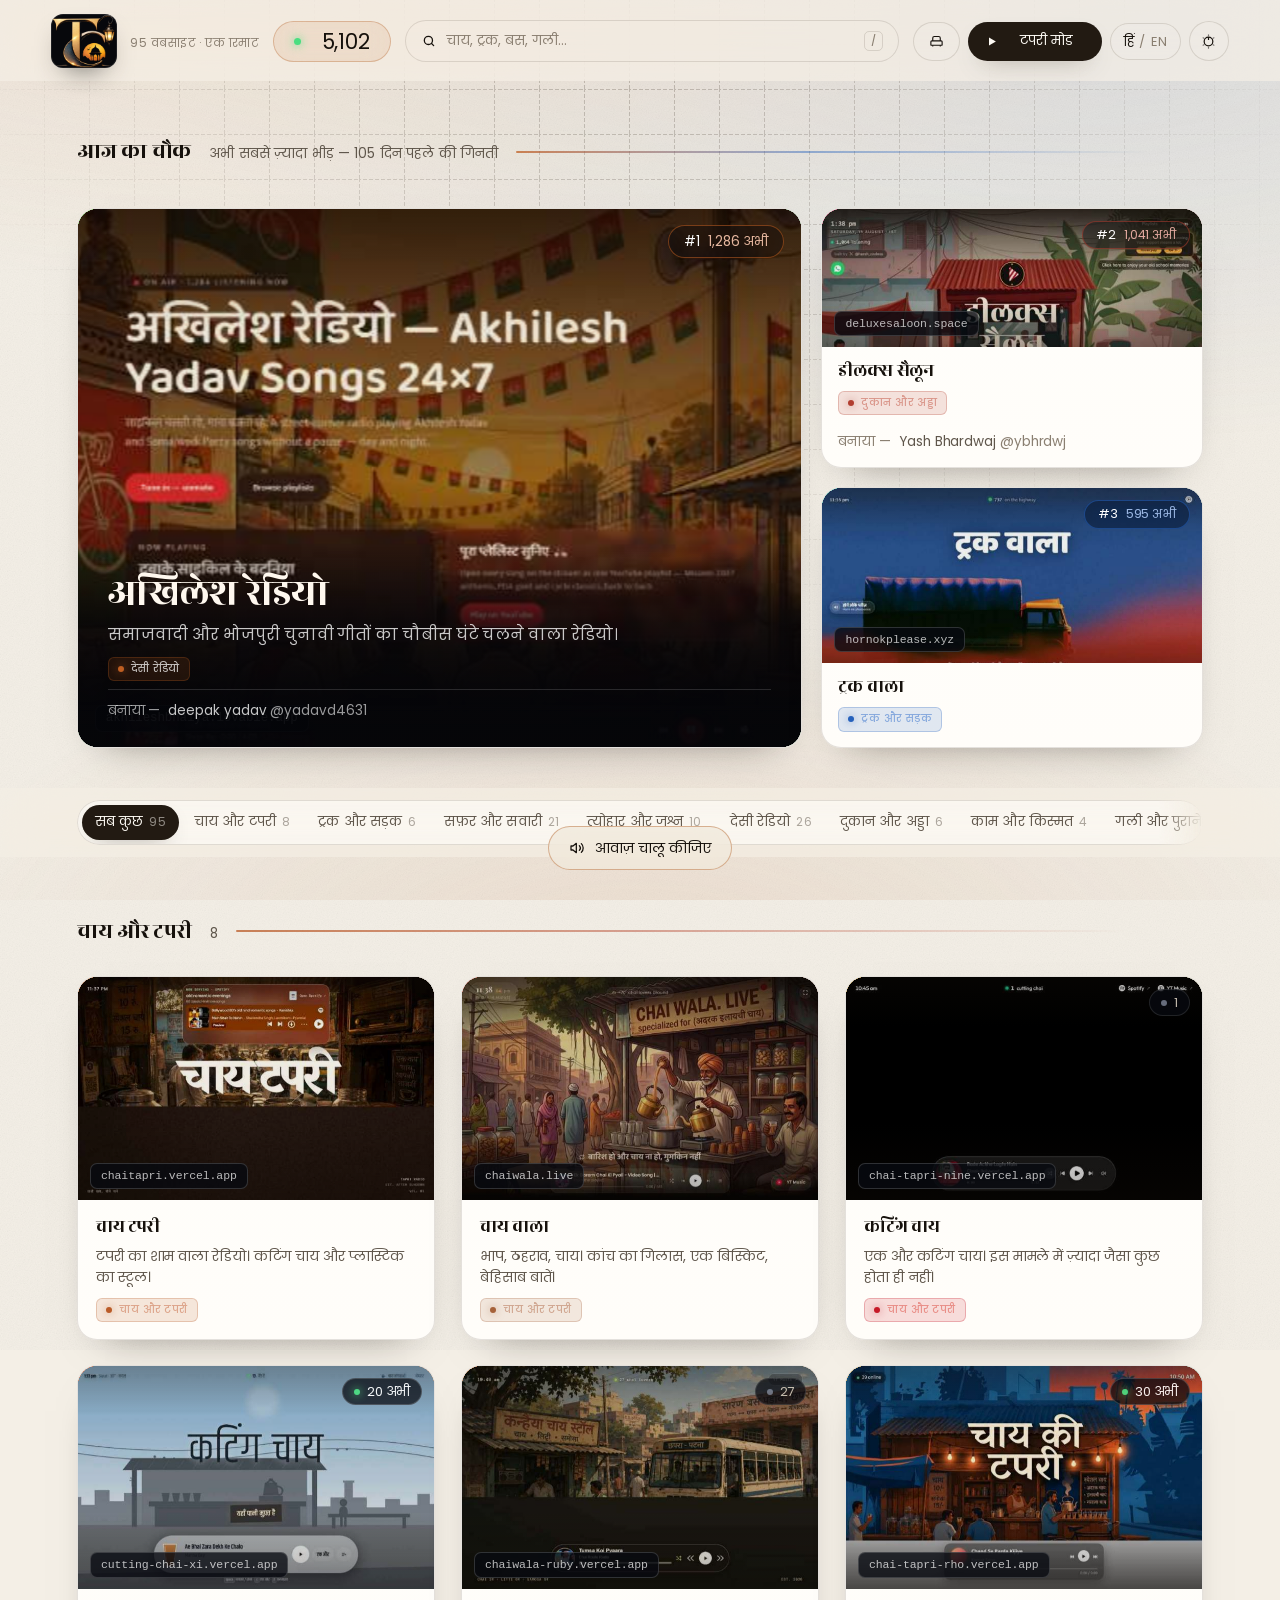
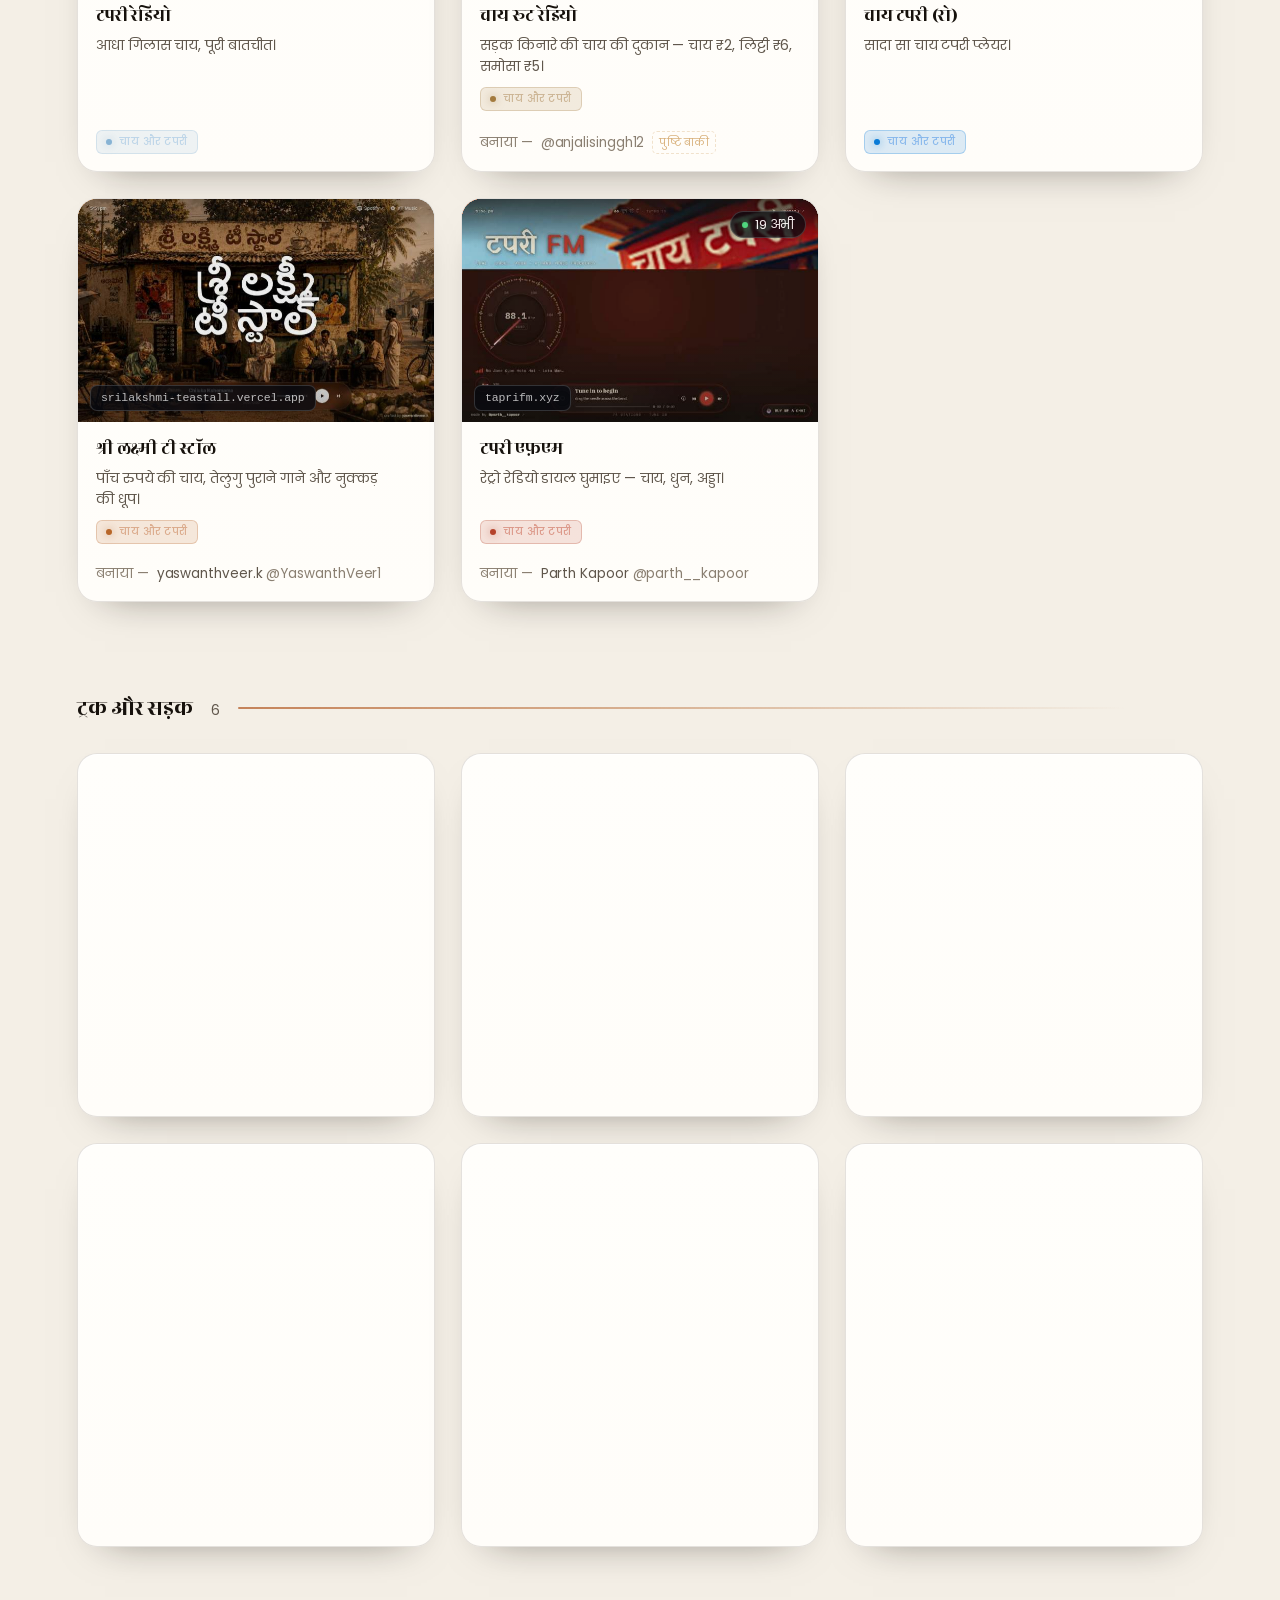
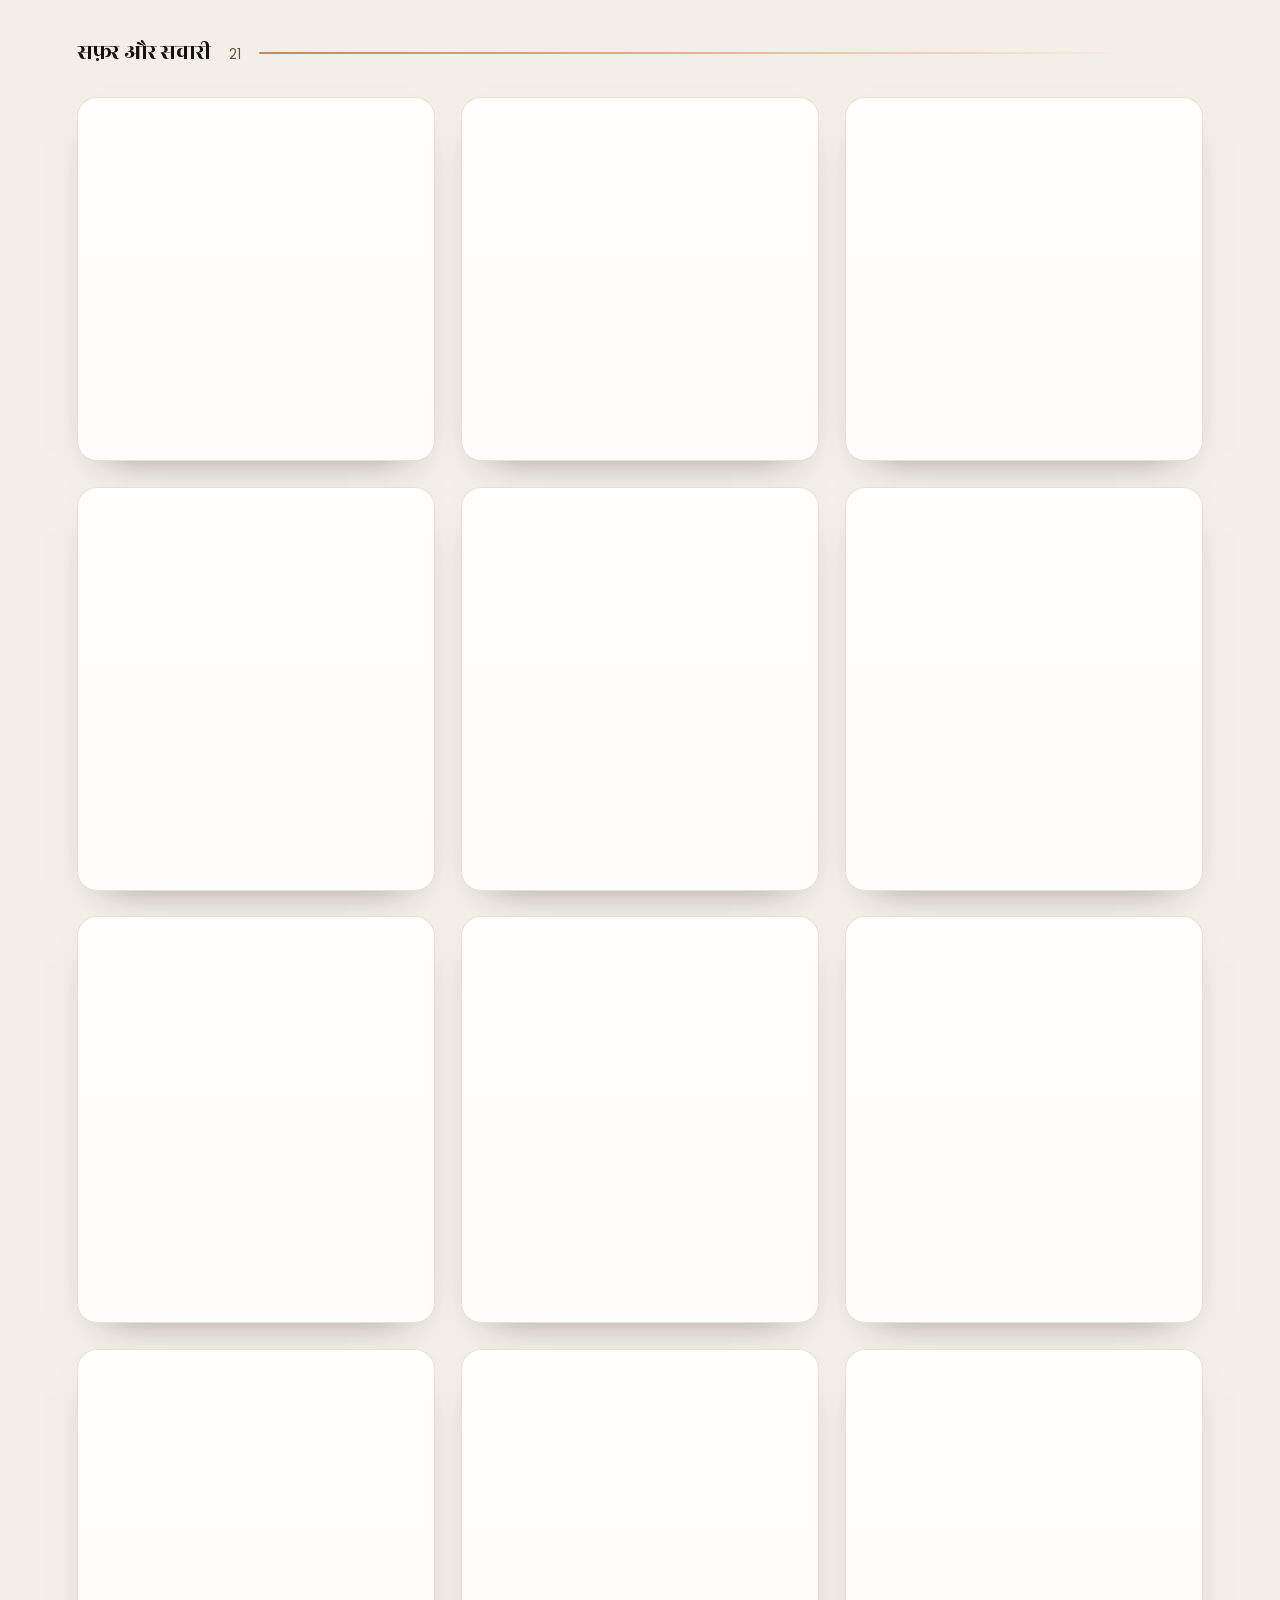
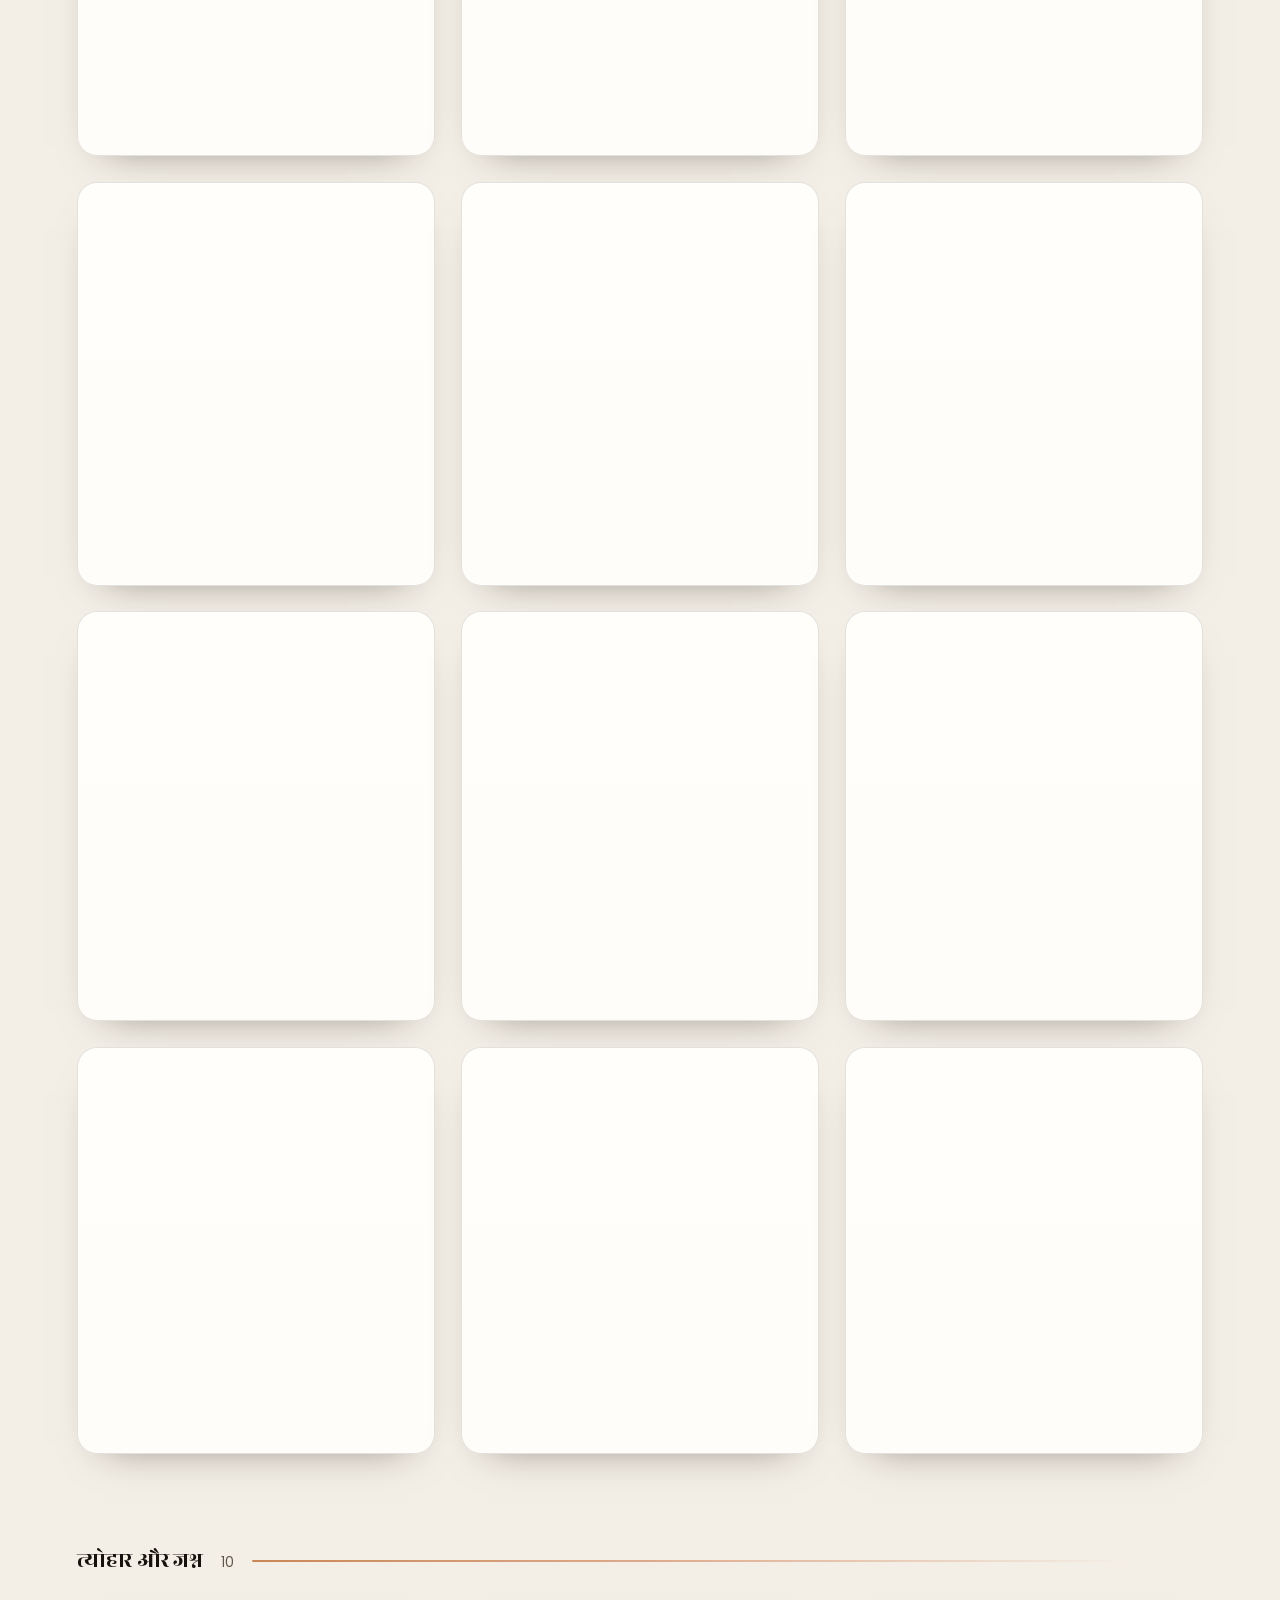
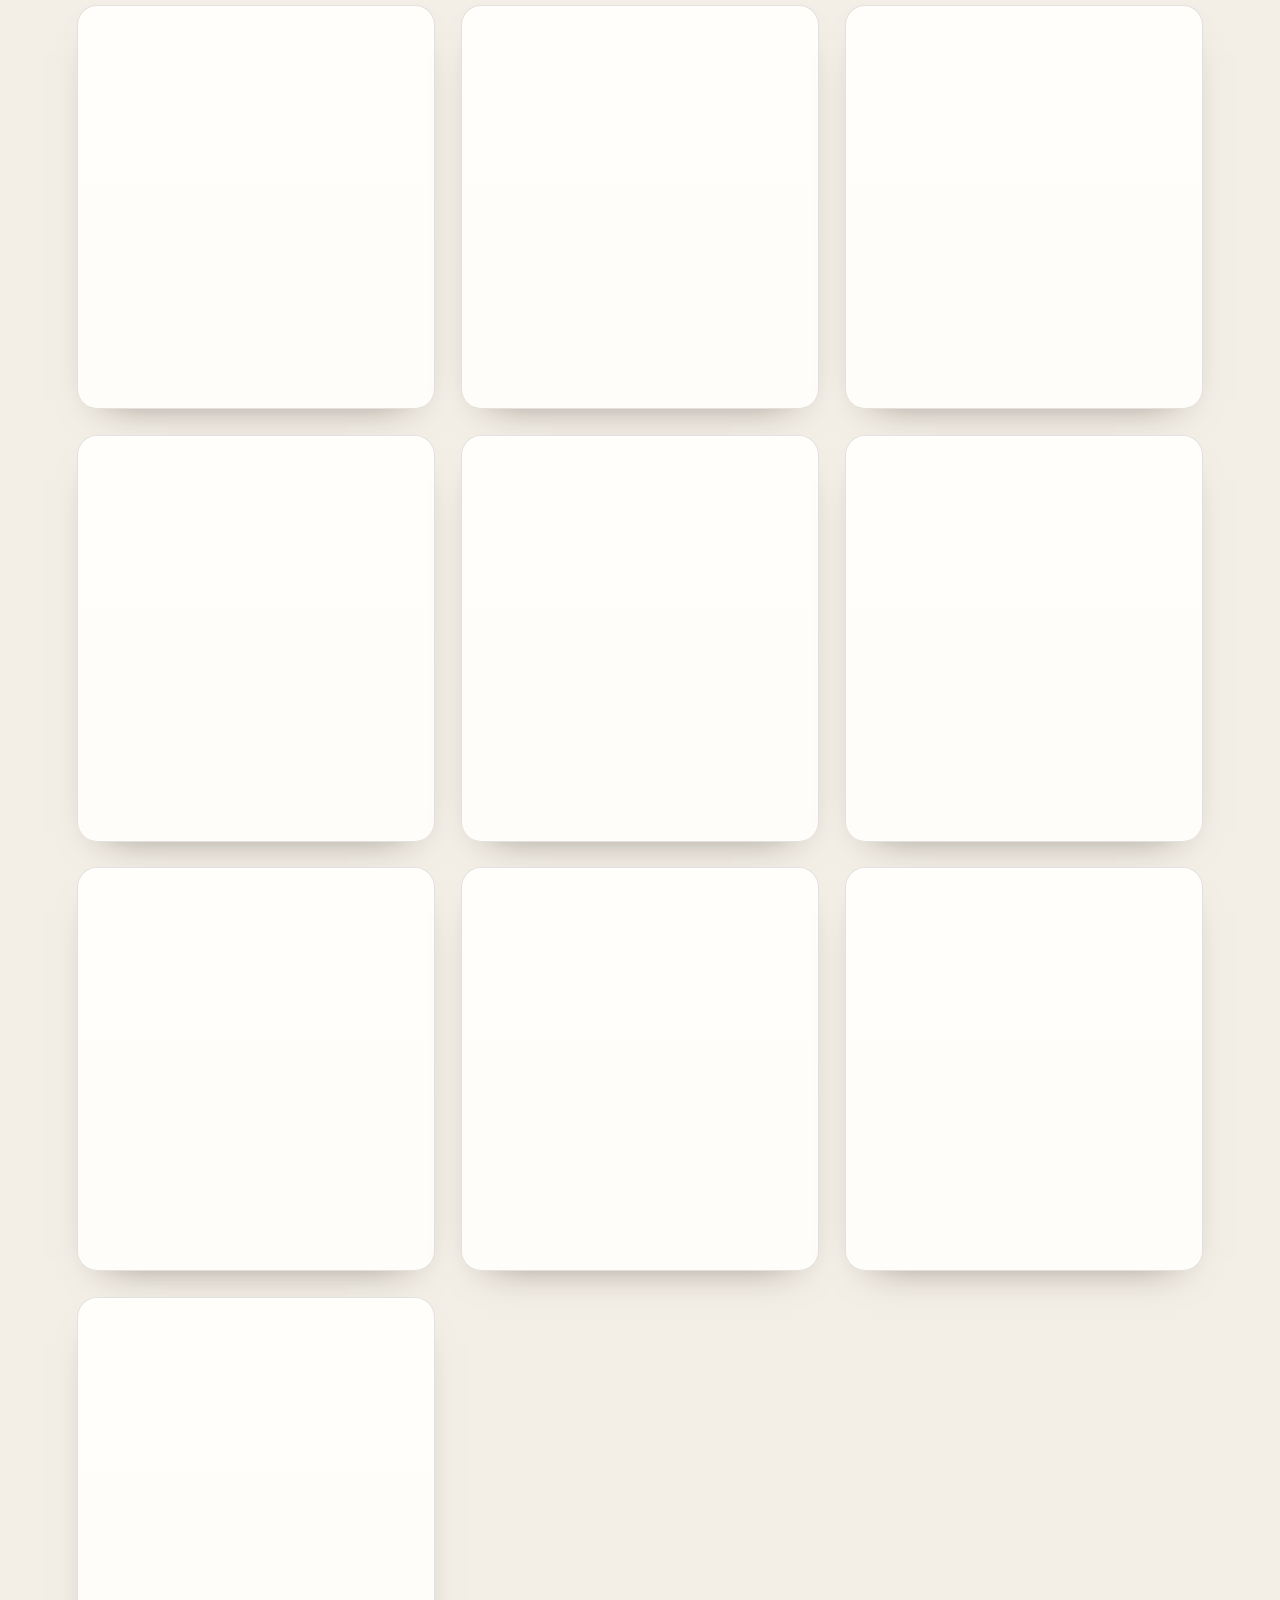
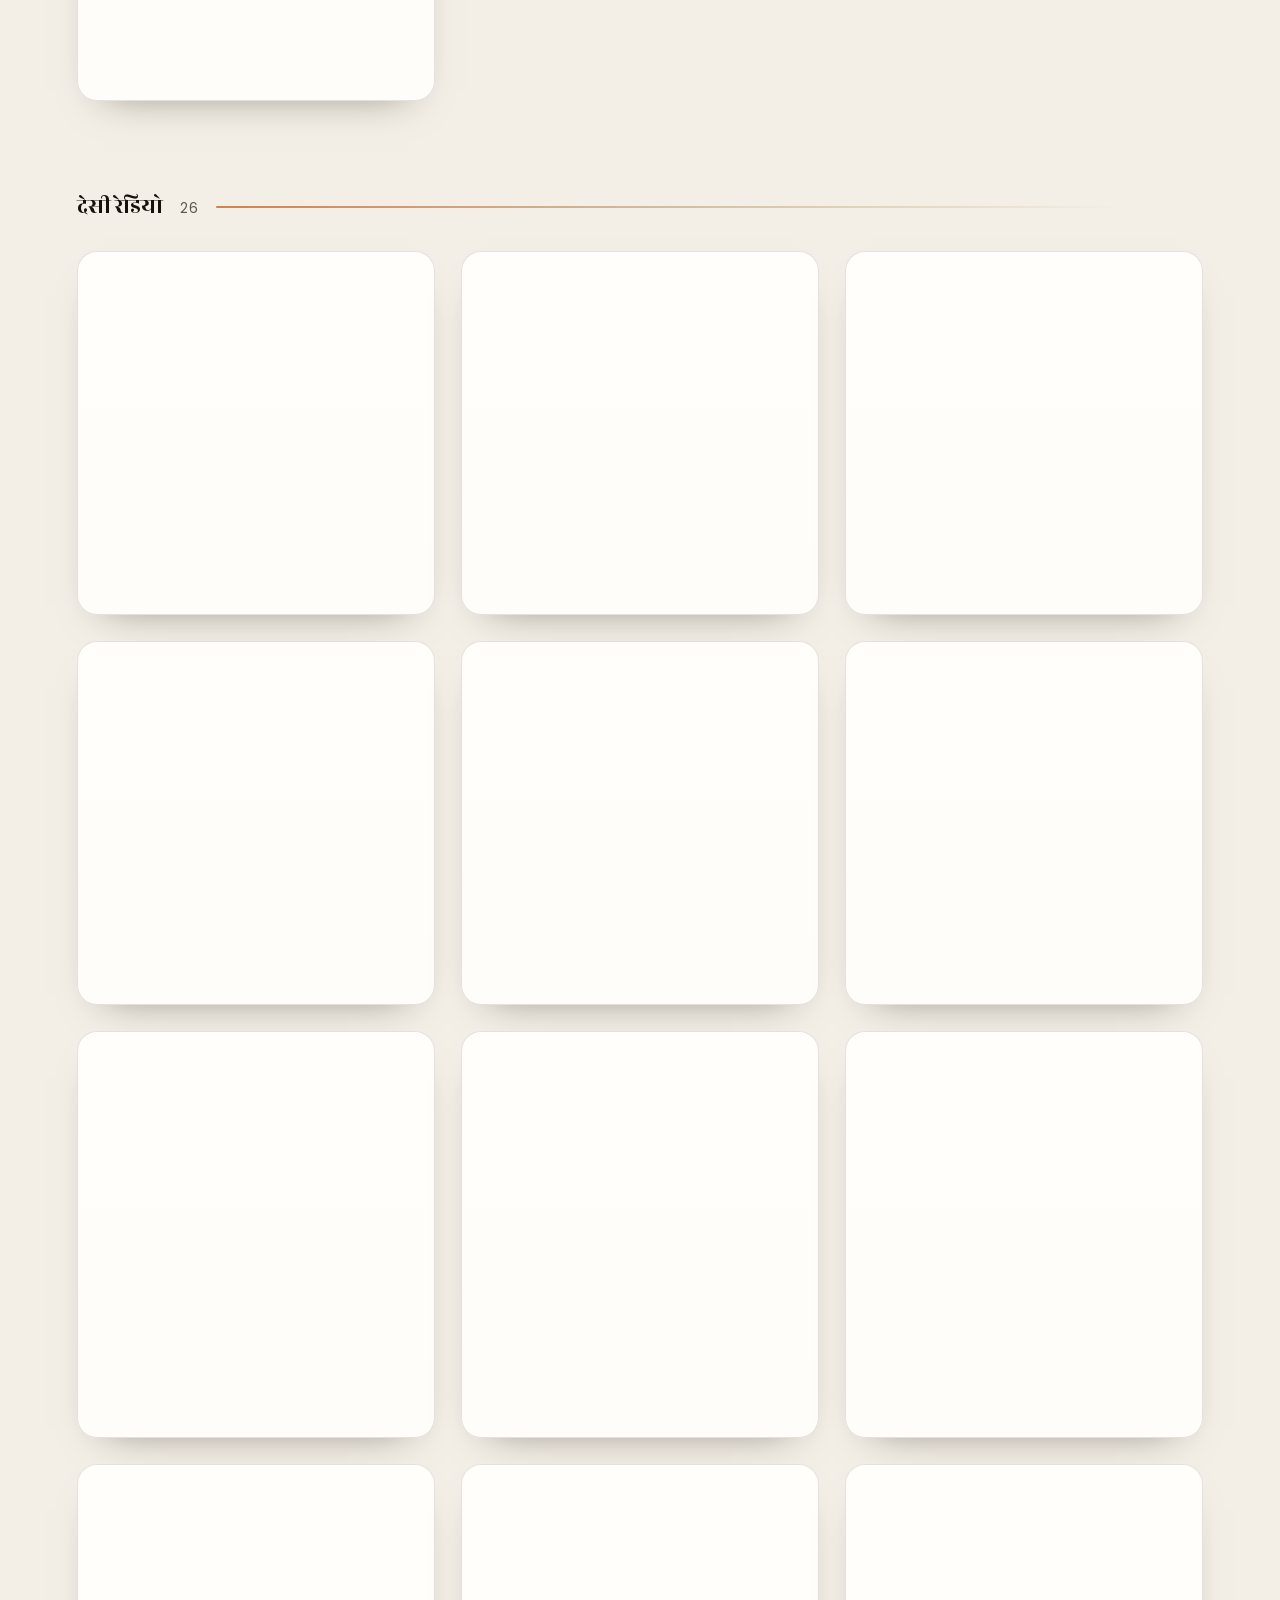
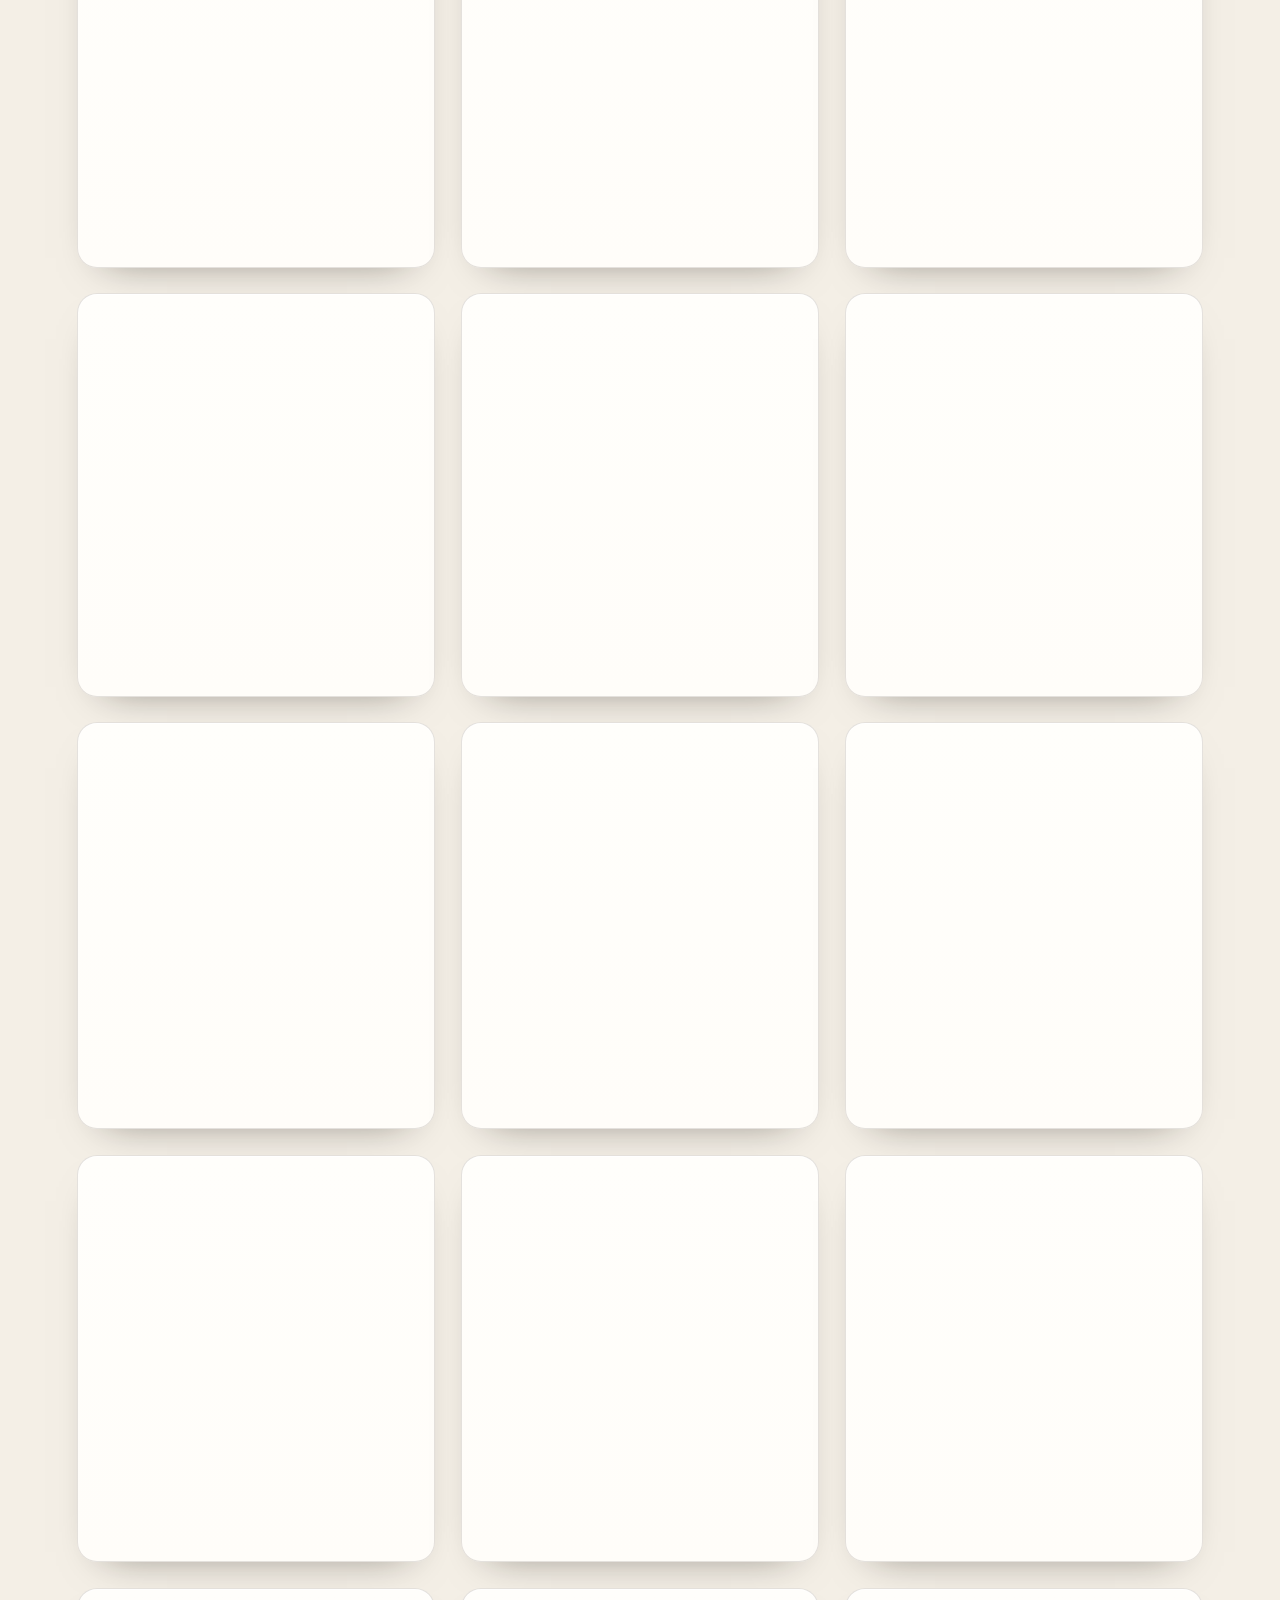
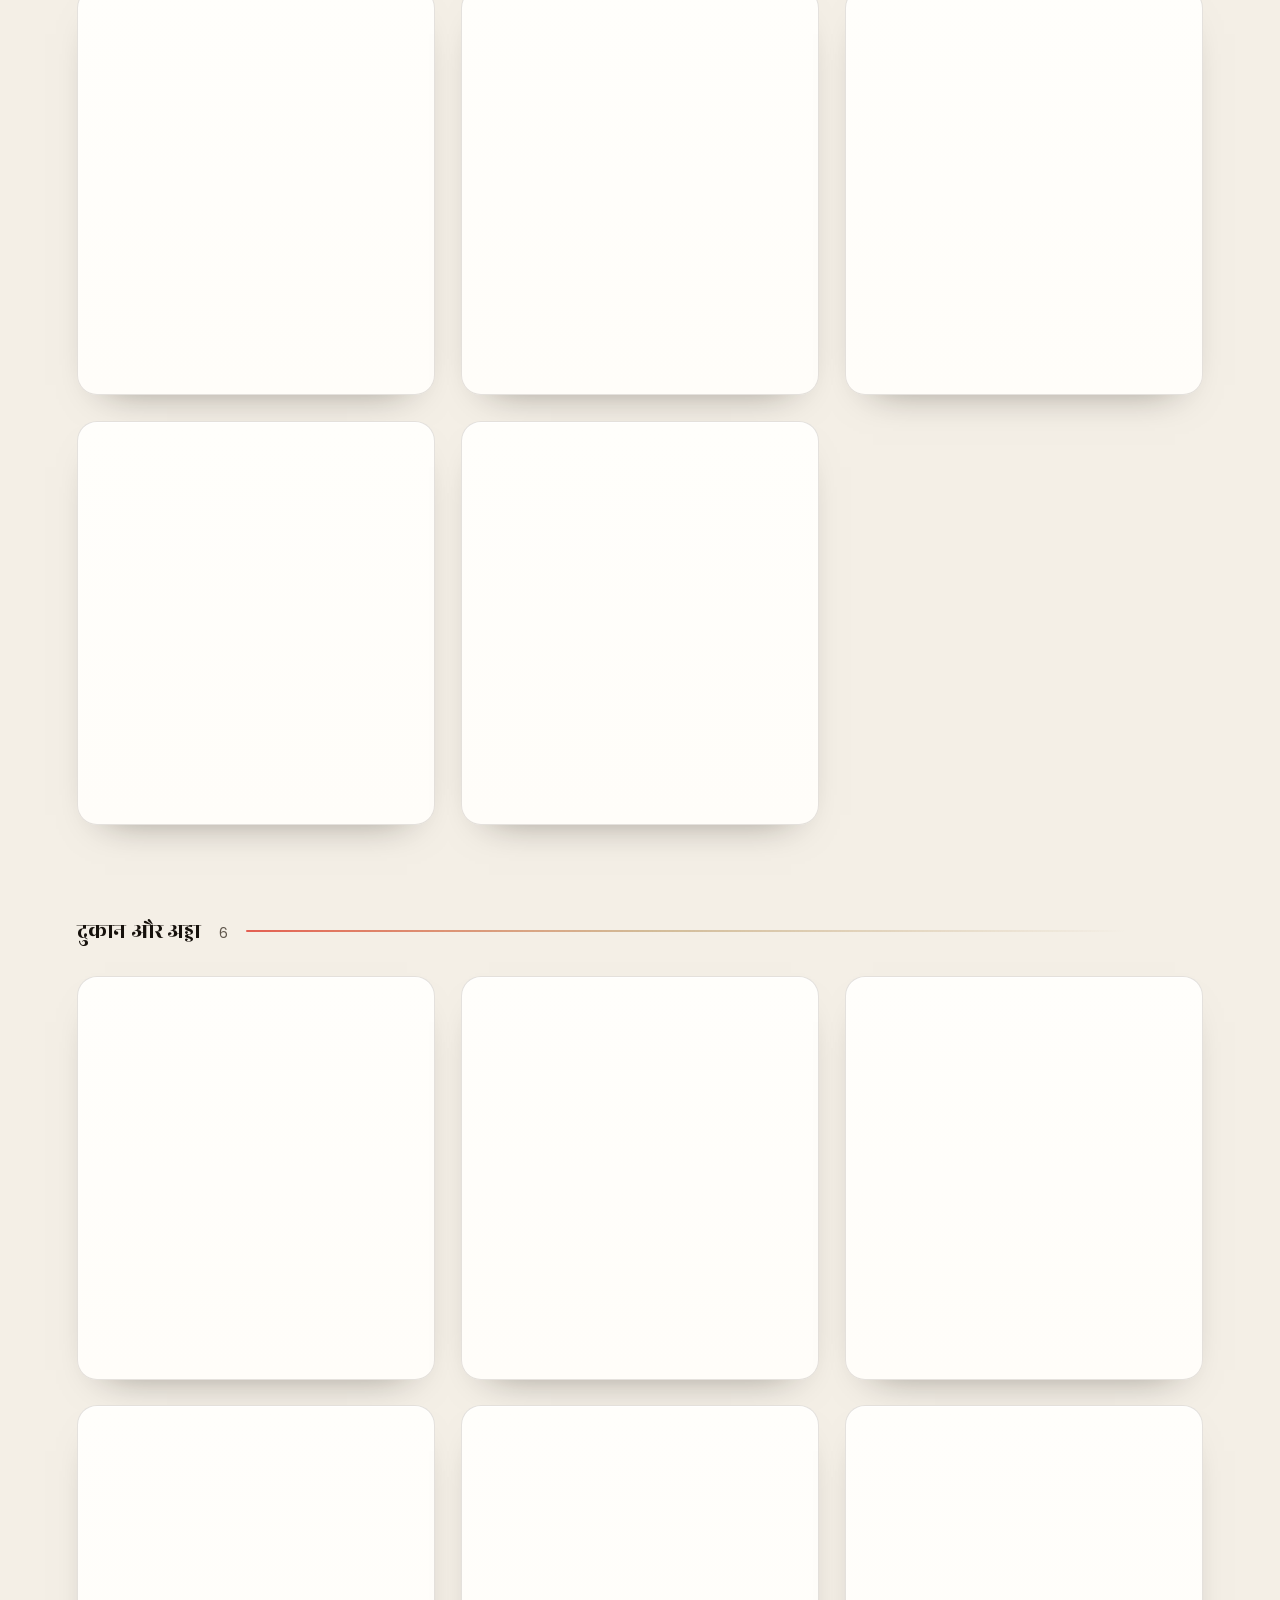
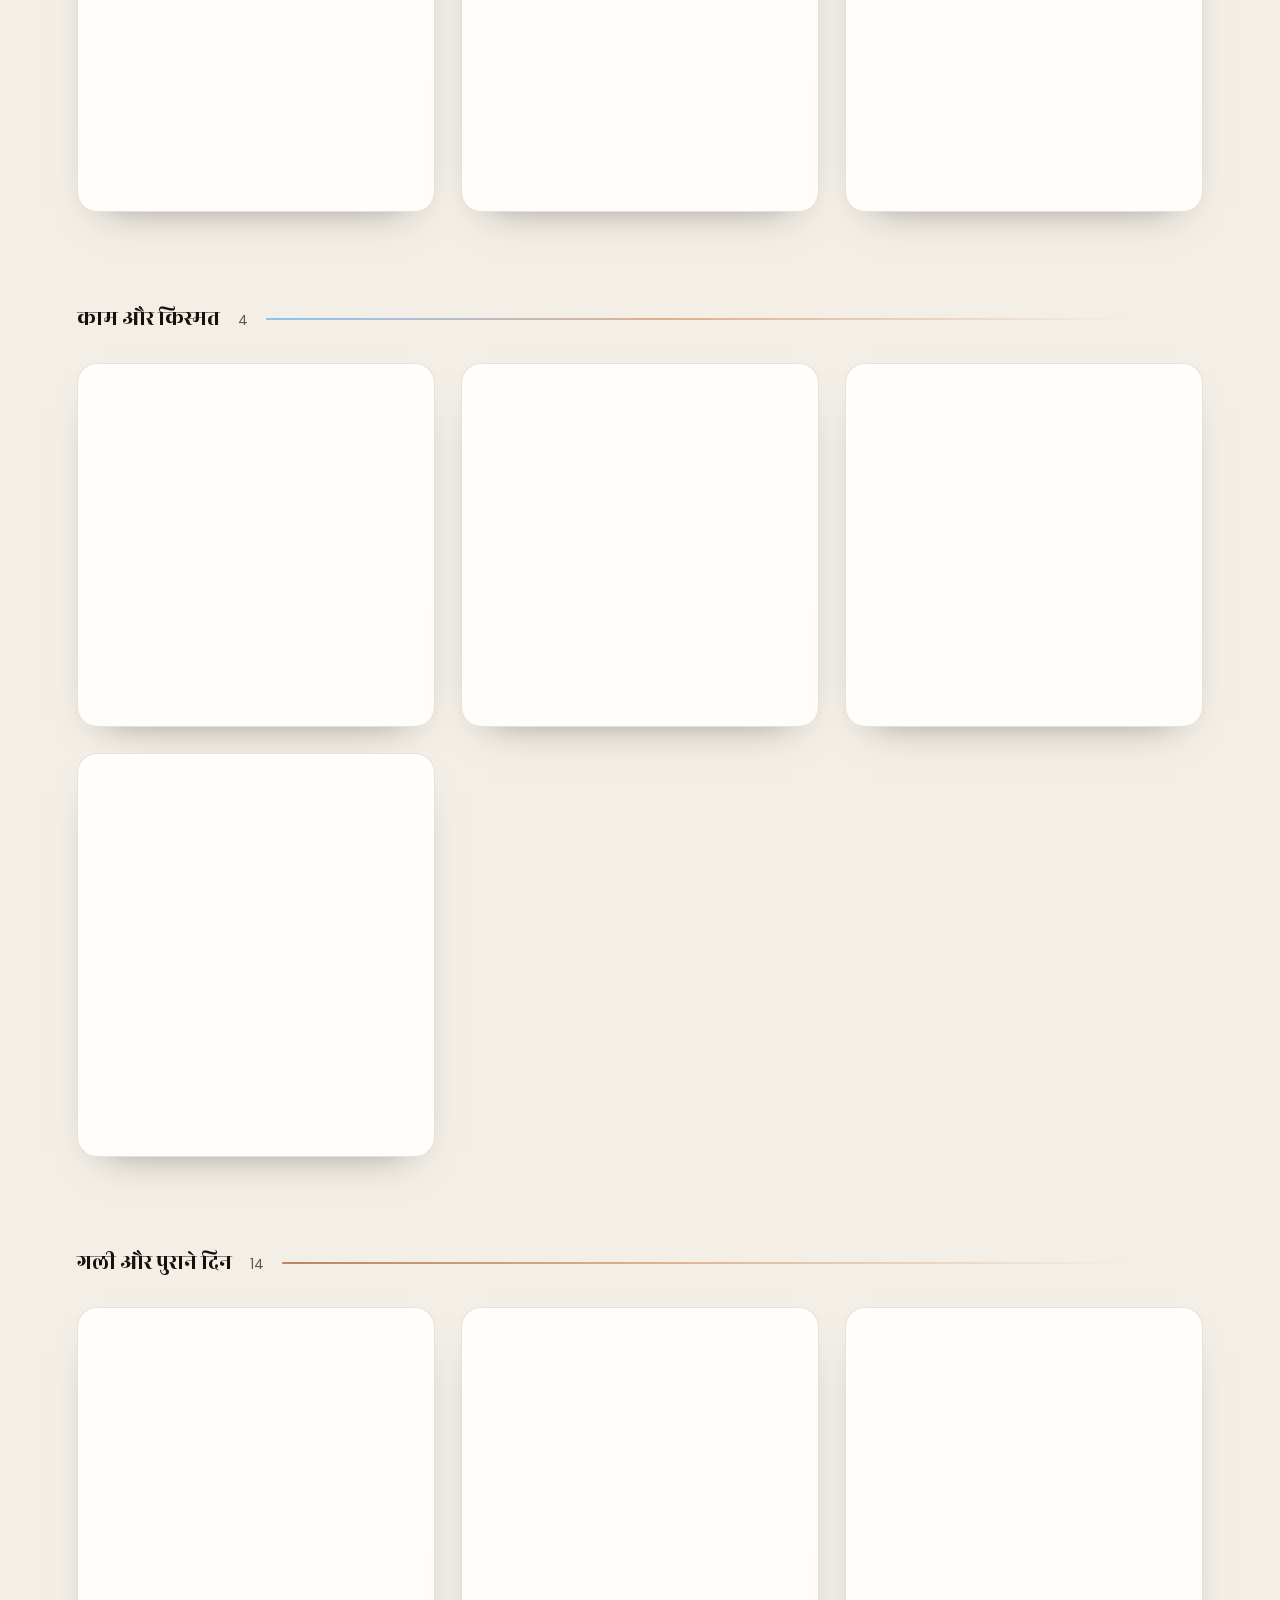
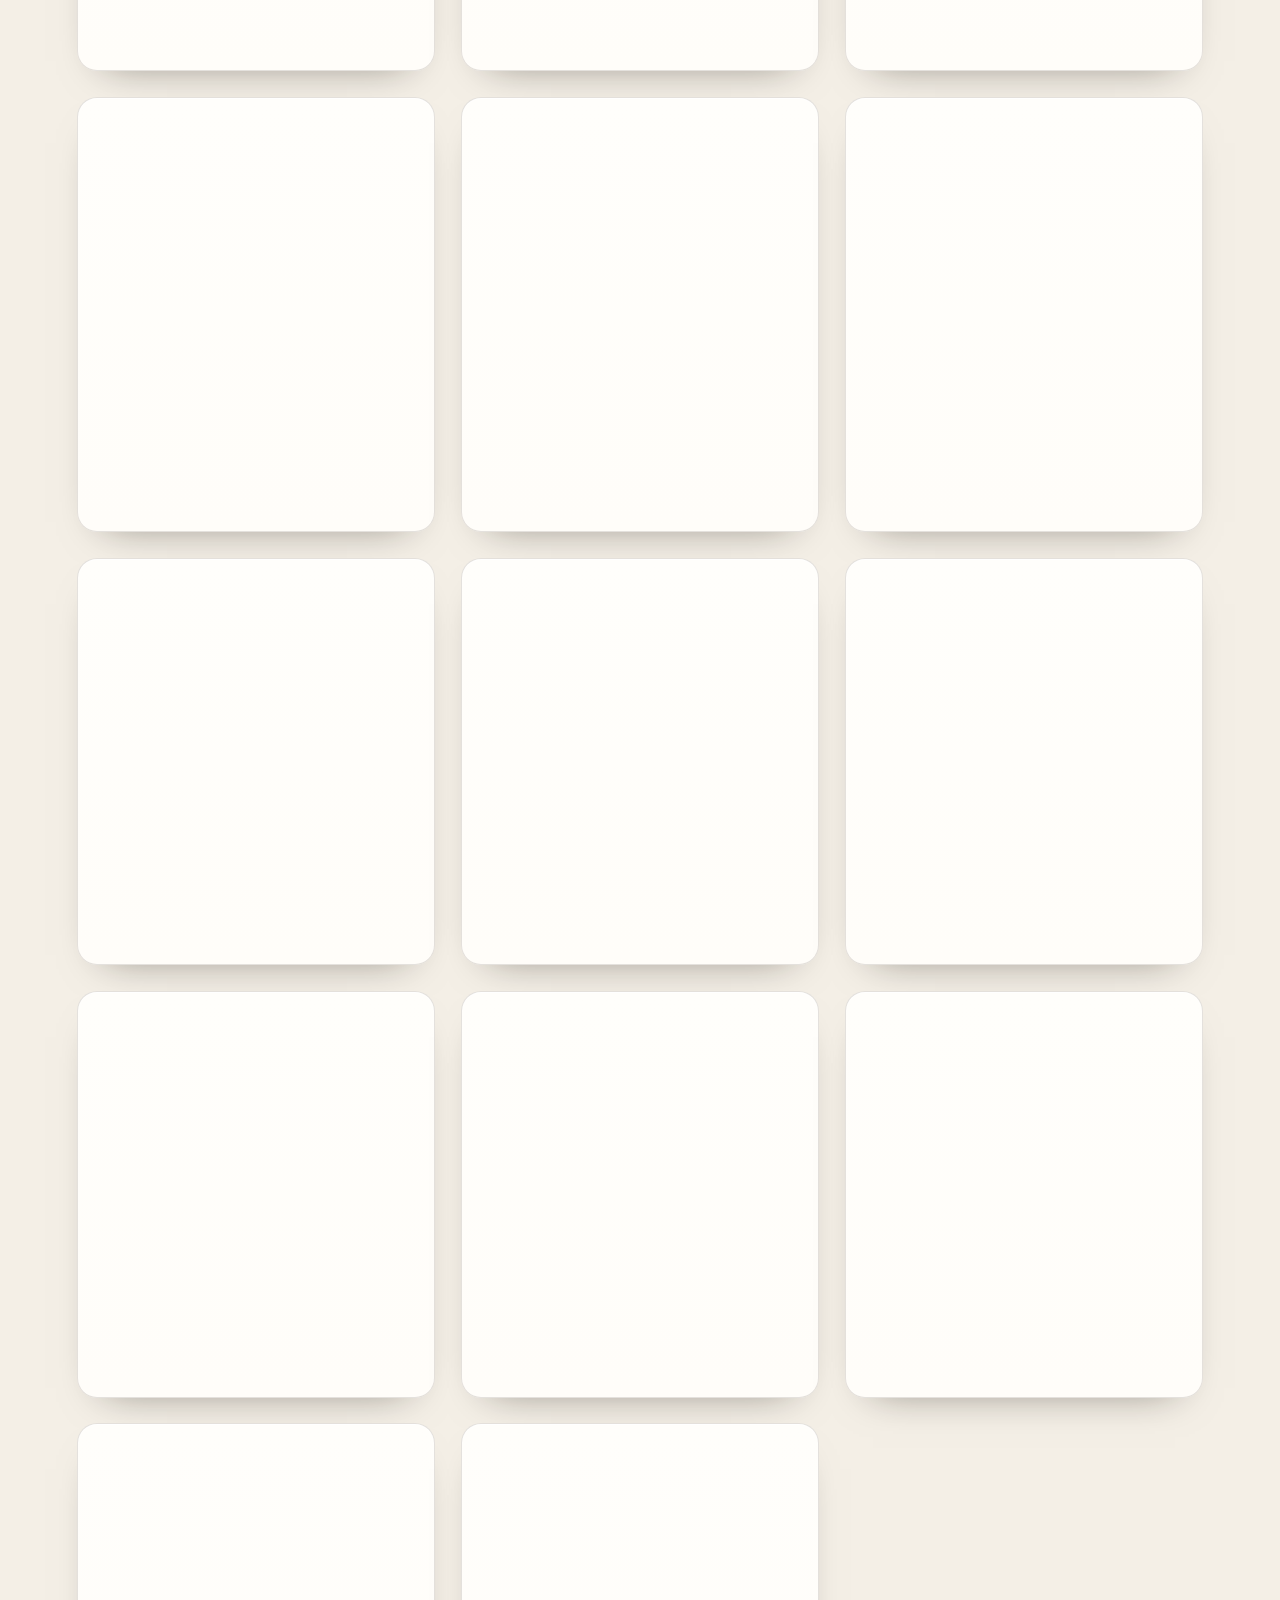
==== commit d0ec4fd7: "SEO: the four things this page was actually missing Audited what a crawler gets rather than guessing" ====
--- a/index.html
+++ b/index.html
@@ -3,7 +3,7 @@
 <head>
 <meta charset="utf-8" />
 <meta name="viewport" content="width=device-width, initial-scale=1" />
-<meta name="description" content="95 देसी नॉस्टैल्जिया वेबसाइटें — चाय टपरी, ट्रक रेडियो, रोडवेज़ बस, नब्बे के कार्टून — एक ही स्क्रीन पर, असली स्क्रीनशॉट और लाइव भीड़ के साथ।" />
+<meta name="description" content="95 desi nostalgia websites in one place — the ₹20 saloon, the chai tapri, the truck cabin, the Roadways bus, the garba night — each with a live count of how many people are inside it right now. देसी नॉस्टैल्जिया वेबसाइटों का चौक।" />
 <meta name="theme-color" content="#06070b" media="(prefers-color-scheme: dark)" />
 <meta name="theme-color" content="#f4efe6" media="(prefers-color-scheme: light)" />
 <link rel="icon" href="/favicon-32.png" type="image/png" sizes="32x32" />
@@ -11,7 +11,7 @@
 <link rel="apple-touch-icon" href="/apple-touch-icon.png" />
 <meta property="og:type" content="website" />
 <meta property="og:url" content="https://thechowk.online/" />
-<meta property="og:title" content="द चौक · The Chowk — देसी नॉस्टैल्जिया वेबसाइटों का चौक" />
+<meta property="og:title" content="The Chowk · द चौक — every desi nostalgia website in one place" />
 <meta property="og:description" content="95 sites, one screen. Chai tapris, truck radios, roadways buses, 90s cartoons — with real screenshots and how many people are inside each one right now." />
 <meta property="og:image" content="https://thechowk.online/og.png" />
 <meta property="og:image:width" content="1200" />
@@ -21,7 +21,7 @@
 <meta name="twitter:description" content="95 desi nostalgia sites, one screen — with live crowd counts." />
 <meta name="twitter:image" content="https://thechowk.online/og.png" />
 <link rel="canonical" href="https://thechowk.online/" />
-<title>द चौक · The Chowk — देसी नॉस्टैल्जिया वेबसाइटों का चौक</title>
+<title>The Chowk · द चौक — every desi nostalgia website in one place</title>
 <style>
 /* Poppins (SIL Open Font License) — geometric UI face, inlined */
 @font-face{font-family:"Poppins";font-style:normal;font-weight:400;font-display:swap;src:url([data-uri]) format("woff2");unicode-range:U+0900-097F, U+1CD0-1CF9, U+200C-200D, U+20A8, U+20B9, U+20F0, U+25CC, U+A830-A839, U+A8E0-A8FF, U+11B00-11B09;}
@@ -883,6 +883,7 @@
    the dashes are what make it read as paper.
    Two data URIs because a data URI cannot see a CSS variable, so the stroke
    colour is baked per theme. */
+.sr-only { position:absolute; width:1px; height:1px; padding:0; margin:-1px; overflow:hidden; clip:rect(0 0 0 0); white-space:nowrap; border:0; }
 .gridbg {
   position: fixed; inset: 0; z-index: 0; pointer-events: none;
   background-image: var(--grid-svg);
@@ -1452,6 +1453,1342 @@
   .chip { padding: 9px 12px; font-size: 12px; }
 }
 </style>
+<script type="application/ld+json">
+{
+ "@context": "https://schema.org",
+ "@graph": [
+  {
+   "@type": "WebSite",
+   "@id": "https://thechowk.online/#site",
+   "url": "https://thechowk.online/",
+   "name": "The Chowk",
+   "alternateName": "द चौक",
+   "inLanguage": [
+    "hi",
+    "en"
+   ],
+   "description": "An archive of 95 Indian nostalgia websites — solo-built micro-sites that rebuild one corner of desi life with the music that played there — with a live count of how many people are inside each one."
+  },
+  {
+   "@type": "CollectionPage",
+   "@id": "https://thechowk.online/#page",
+   "url": "https://thechowk.online/",
+   "name": "The Chowk — every desi nostalgia website in one place",
+   "isPartOf": {
+    "@id": "https://thechowk.online/#site"
+   },
+   "about": {
+    "@type": "Thing",
+    "name": "Indian nostalgia websites"
+   },
+   "mainEntity": {
+    "@id": "https://thechowk.online/#list"
+   }
+  },
+  {
+   "@type": "ItemList",
+   "@id": "https://thechowk.online/#list",
+   "name": "Desi nostalgia websites",
+   "numberOfItems": 95,
+   "itemListOrder": "https://schema.org/ItemListUnordered",
+   "itemListElement": [
+    {
+     "@type": "ListItem",
+     "position": 1,
+     "url": "https://saloon.wtf",
+     "name": "बीस रुपये वाला सैलून",
+     "description": "बीस रुपये की कटिंग और नब्बे के दशक के गाने। पूरा सिलसिला यहीं से शुरू हुआ।",
+     "item": {
+      "@type": "WebSite",
+      "url": "https://saloon.wtf",
+      "name": "बीस रुपये वाला सैलून",
+      "creator": {
+       "@type": "Person",
+       "name": "Yash Bhardwaj",
+       "url": "https://x.com/ybhrdwj"
+      }
+     }
+    },
+    {
+     "@type": "ListItem",
+     "position": 2,
+     "url": "https://deluxesaloon.space",
+     "name": "डीलक्स सैलून",
+     "description": "वही शीशा, वही कुर्सी, बस पंखा थोड़ा बेहतर।",
+     "item": {
+      "@type": "WebSite",
+      "url": "https://deluxesaloon.space",
+      "name": "डीलक्स सैलून",
+      "creator": {
+       "@type": "Person",
+       "name": "Yash Bhardwaj",
+       "url": "https://x.com/ybhrdwj"
+      }
+     }
+    },
+    {
+     "@type": "ListItem",
+     "position": 3,
+     "url": "https://pan-wala.vercel.app",
+     "name": "पान वाला",
+     "description": "नुक्कड़ की पान की दुकान — मीठा पत्ता, रेडियो चालू, सब एक दूसरे को जानते हैं।"
+    },
+    {
+     "@type": "ListItem",
+     "position": 4,
+     "url": "https://apnadhaba.com",
+     "name": "अपना ढाबा",
+     "description": "हाईवे का ढाबा, पूरी थाली, पीछे चारपाई। ऑर्डर आवाज़ लगाकर।"
+    },
+    {
+     "@type": "ListItem",
+     "position": 5,
+     "url": "https://truckplaylist.wtf",
+     "name": "हॉर्न ओके प्लीज़",
+     "description": "रात दो बजे हाईवे के गाने। हर ट्रक केबिन में यही कैसेट चलती थी।"
+    },
+    {
+     "@type": "ListItem",
+     "position": 6,
+     "url": "https://hornokplease.xyz",
+     "name": "ट्रक वाला",
+     "description": "पुराना ट्रक रेडियो — पीछे लिखी शायरी समेत।"
+    },
+    {
+     "@type": "ListItem",
+     "position": 7,
+     "url": "https://hornokplease-delta.vercel.app",
+     "name": "केबिन के अंदर",
+     "description": "एक और हॉर्न ओके प्लीज़ — इस बार सीधे केबिन के अंदर से।"
+    },
+    {
+     "@type": "ListItem",
+     "position": 8,
+     "url": "https://musafir.vercel.app",
+     "name": "सफ़र",
+     "description": "चलता हुआ ट्रक और नब्बे के गाने। शीशा नीचे, हवा तेज़।"
+    },
+    {
+     "@type": "ListItem",
+     "position": 9,
+     "url": "https://safar-e-up.vercel.app",
+     "name": "सफ़र-ए-UP",
+     "description": "यूपी परिवहन की याद। सीट फटी है और खिड़की बंद नहीं होती।"
+    },
+    {
+     "@type": "ListItem",
+     "position": 10,
+     "url": "https://bihar-parivahan-nigam.vercel.app",
+     "name": "बिहार परिवहन निगम",
+     "description": "बिहार की बस यात्रा — कंडक्टर की सीटी, तीस सीट पर चालीस लोग।"
+    },
+    {
+     "@type": "ListItem",
+     "position": 11,
+     "url": "https://roadways-wala.ai.studio",
+     "name": "रोडवेज़ वाला",
+     "description": "लाल परी रोडवेज़ बस, इंजन की वही आवाज़ के साथ।"
+    },
+    {
+     "@type": "ListItem",
+     "position": 12,
+     "url": "https://busdriver.wtf",
+     "name": "बस ड्राइवर",
+     "description": "लंबी दूरी वाले ड्राइवर अंकल की प्लेलिस्ट। स्पीकर उन्हीं के कब्ज़े में।"
+    },
+    {
+     "@type": "ListItem",
+     "position": 13,
+     "url": "https://marathi-songs.vercel.app",
+     "name": "मराठी गाणी",
+     "description": "घर की याद और मराठी क्लासिक्स। ग्यारह बजे के बाद ख़तरनाक।"
+    },
+    {
+     "@type": "ListItem",
+     "position": 14,
+     "url": "https://madrasradio.vercel.app",
+     "name": "मद्रास रेडियो",
+     "description": "तमिल रातों की धीमी ड्राइव। मूड चुनिए, इलैयाराजा अपने आप आ जाएंगे।"
+    },
+    {
+     "@type": "ListItem",
+     "position": 15,
+     "url": "https://kannada2000s.vercel.app",
+     "name": "दो हज़ार वाला कन्नड़",
+     "description": "दो हज़ार के दशक का कन्नड़ बचपन, पूरा का पूरा वापस।"
+    },
+    {
+     "@type": "ListItem",
+     "position": 16,
+     "url": "https://naada-blr.vercel.app",
+     "name": "नाद",
+     "description": "सीधे बेंगलुरु से — शुद्ध कन्नड़ नॉस्टैल्जिया।"
+    },
+    {
+     "@type": "ListItem",
+     "position": 17,
+     "url": "https://sindhi-lada.vercel.app",
+     "name": "सिंधी लाडा",
+     "description": "सिंधी लाडा, पूरी आवाज़ में। शादी वाला घर, सन् छियानवे।"
+    },
+    {
+     "@type": "ListItem",
+     "position": 18,
+     "url": "https://gediroute.vercel.app",
+     "name": "गेड़ी रूट",
+     "description": "ब्लूटूथ मेमोरी कार्ड वाले पुराने पंजाबी गाने। चंडीगढ़ की गेड़ी।"
+    },
+    {
+     "@type": "ListItem",
+     "position": 19,
+     "url": "https://chacharchok.vercel.app",
+     "name": "चाचर चौक",
+     "description": "गुजराती चाचर चौक — गरबा का मौसम कभी ख़त्म ही नहीं हुआ।"
+    },
+    {
+     "@type": "ListItem",
+     "position": 20,
+     "url": "https://mehfil-eosin.vercel.app",
+     "name": "महफ़िल",
+     "description": "देर रात की क़व्वाली महफ़िल। तीन बजे से पहले कोई नहीं उठता।"
+    },
+    {
+     "@type": "ListItem",
+     "position": 21,
+     "url": "https://chaitapri.vercel.app",
+     "name": "चाय टपरी",
+     "description": "टपरी का शाम वाला रेडियो। कटिंग चाय और प्लास्टिक का स्टूल।"
+    },
+    {
+     "@type": "ListItem",
+     "position": 22,
+     "url": "https://chaiwala.live",
+     "name": "चाय वाला",
+     "description": "भाप, ठहराव, चाय। कांच का गिलास, एक बिस्किट, बेहिसाब बातें।"
+    },
+    {
+     "@type": "ListItem",
+     "position": 23,
+     "url": "https://chai-tapri-nine.vercel.app",
+     "name": "कटिंग चाय",
+     "description": "एक और कटिंग चाय। इस मामले में ज़्यादा जैसा कुछ होता ही नहीं।"
+    },
+    {
+     "@type": "ListItem",
+     "position": 24,
+     "url": "https://cutting-chai-xi.vercel.app",
+     "name": "टपरी रेडियो",
+     "description": "आधा गिलास चाय, पूरी बातचीत।"
+    },
+    {
+     "@type": "ListItem",
+     "position": 25,
+     "url": "https://auto-wala.vercel.app",
+     "name": "ऑटो वाला",
+     "description": "ऑटो वाला, पूरी आवाज़ में — स्पीकर मीटर से बड़ा है।"
+    },
+    {
+     "@type": "ListItem",
+     "position": 26,
+     "url": "https://construction-site-lac.vercel.app",
+     "name": "कारीगर एफ़एम",
+     "description": "काम चालू है। एक छोटा सा फ़ोन स्पीकर, तीन मंज़िल की गूंज।"
+    },
+    {
+     "@type": "ListItem",
+     "position": 27,
+     "url": "https://mazdoor-radio.vercel.app",
+     "name": "मज़दूर रेडियो",
+     "description": "मज़दूर वाला जोश। सीढ़ी के नीचे लंच ब्रेक।"
+    },
+    {
+     "@type": "ListItem",
+     "position": 28,
+     "url": "https://90s-toon.vercel.app",
+     "name": "पोगो",
+     "description": "नब्बे के कार्टून की धुनें। एक-एक लाइन याद आ जाएगी।"
+    },
+    {
+     "@type": "ListItem",
+     "position": 29,
+     "url": "https://wohdin.xyz",
+     "name": "पुराने नग़्मे",
+     "description": "अस्सी-नब्बे की गली। गली क्रिकेट, जब तक गेंद शर्मा जी के घर न चली जाए।"
+    },
+    {
+     "@type": "ListItem",
+     "position": 30,
+     "url": "https://gali-fm.vercel.app",
+     "name": "गली",
+     "description": "गली से गुज़रते हुए किसी खिड़की से आती नब्बे की बॉलीवुड।"
+    },
+    {
+     "@type": "ListItem",
+     "position": 31,
+     "url": "https://sadabahar.afk.codes",
+     "name": "सदाबहार नग़्मे",
+     "description": "पुराने हिंदी फ़िल्मी गानों का रेडियो — इक्यावन सौ गानों का शफ़ल।",
+     "item": {
+      "@type": "WebSite",
+      "url": "https://sadabahar.afk.codes",
+      "name": "सदाबहार नग़्मे",
+      "creator": {
+       "@type": "Person",
+       "name": "Ashish Kumar",
+       "url": "https://x.com/afkashish"
+      }
+     }
+    },
+    {
+     "@type": "ListItem",
+     "position": 32,
+     "url": "https://townbus.site",
+     "name": "टाउन बस हिट्स",
+     "description": "तमिलनाडु की टाउन बस — इंजन की आवाज़ और अस्सी-नब्बे के तमिल गाने।",
+     "item": {
+      "@type": "WebSite",
+      "url": "https://townbus.site",
+      "name": "टाउन बस हिट्स",
+      "creator": {
+       "@type": "Person",
+       "name": "Limb",
+       "url": "https://x.com/__padmanabhan"
+      }
+     }
+    },
+    {
+     "@type": "ListItem",
+     "position": 33,
+     "url": "https://omnivan.vercel.app",
+     "name": "ओम्नी वैन",
+     "description": "स्कूल वैन की सवारी — रेड एफ़एम चालू और पिछली सीट ख़ाली।"
+    },
+    {
+     "@type": "ListItem",
+     "position": 34,
+     "url": "https://farmaish-rose.vercel.app",
+     "name": "फ़रमाइश",
+     "description": "चलता-फिरता टेप रिकॉर्डर — कैसेट चुनिए, रिवाइंड कीजिए, चलाइए।",
+     "item": {
+      "@type": "WebSite",
+      "url": "https://farmaish-rose.vercel.app",
+      "name": "फ़रमाइश",
+      "creator": {
+       "@type": "Person",
+       "name": "Anubhav",
+       "url": "https://x.com/_anubhav_tweets"
+      }
+     }
+    },
+    {
+     "@type": "ListItem",
+     "position": 35,
+     "url": "https://nostalgiatv.space",
+     "name": "नॉस्टैल्जिया टीवी",
+     "description": "सीआरटी टीवी पर नब्बे और दो हज़ार के कार्टून चैनल — बेन 10, डोरेमॉन।",
+     "item": {
+      "@type": "WebSite",
+      "url": "https://nostalgiatv.space",
+      "name": "नॉस्टैल्जिया टीवी",
+      "creator": {
+       "@type": "Person",
+       "name": "Arpit Jain",
+       "url": "https://x.com/arpitjain1308"
+      }
+     }
+    },
+    {
+     "@type": "ListItem",
+     "position": 36,
+     "url": "https://bus-radio.vercel.app",
+     "name": "सवारी रेडियो",
+     "description": "सरकारी बस की अगली सीट से नॉन-स्टॉप हाईवे रेडियो।",
+     "item": {
+      "@type": "WebSite",
+      "url": "https://bus-radio.vercel.app",
+      "name": "सवारी रेडियो",
+      "creator": {
+       "@type": "Person",
+       "name": "Kanishk Singh",
+       "url": "https://x.com/Kanishhkkk_"
+      }
+     }
+    },
+    {
+     "@type": "ListItem",
+     "position": 37,
+     "url": "https://telugumuthyalu.in",
+     "name": "तेलुगु मुत्यालु",
+     "description": "तेलुगु सुनहरे दौर की मेलोडी — मेलोडी क्वीन और डुएट स्टेशन।",
+     "item": {
+      "@type": "WebSite",
+      "url": "https://telugumuthyalu.in",
+      "name": "तेलुगु मुत्यालु",
+      "creator": {
+       "@type": "Person",
+       "name": "Phani Hukumathi",
+       "url": "https://x.com/hukumathi"
+      }
+     }
+    },
+    {
+     "@type": "ListItem",
+     "position": 38,
+     "url": "https://upbusdriver.wtf",
+     "name": "यूपी बस ड्राइवर",
+     "description": "यूपी की लंबी दूरी वाली बस, नब्बे के हिंदी गाने और एक लाल बटन।",
+     "item": {
+      "@type": "WebSite",
+      "url": "https://upbusdriver.wtf",
+      "name": "यूपी बस ड्राइवर",
+      "creator": {
+       "@type": "Person",
+       "name": "Shashank",
+       "url": "https://x.com/_ekcuttingchai"
+      }
+     }
+    },
+    {
+     "@type": "ListItem",
+     "position": 39,
+     "url": "https://prem-bhai-ke-gaane.vercel.app",
+     "name": "प्रेम भाई के गाने",
+     "description": "सलमान ख़ान के नब्बे वाले अनसुने बैंगर्स का जूकबॉक्स।",
+     "item": {
+      "@type": "WebSite",
+      "url": "https://prem-bhai-ke-gaane.vercel.app",
+      "name": "प्रेम भाई के गाने",
+      "creator": {
+       "@type": "Person",
+       "name": "Jeet Bania",
+       "url": "https://x.com/figmajeet"
+      }
+     }
+    },
+    {
+     "@type": "ListItem",
+     "position": 40,
+     "url": "https://ganpati-songs.vercel.app",
+     "name": "विघ्नहर्ता",
+     "description": "महाराष्ट्र के गणेश मंडल और मिरवणूक वाली प्लेलिस्ट।",
+     "item": {
+      "@type": "WebSite",
+      "url": "https://ganpati-songs.vercel.app",
+      "name": "विघ्नहर्ता",
+      "creator": {
+       "@type": "Person",
+       "name": "IdleThread",
+       "url": "https://x.com/ByteCrafter2344"
+      }
+     }
+    },
+    {
+     "@type": "ListItem",
+     "position": 41,
+     "url": "https://independence-day-music.vercel.app",
+     "name": "पंद्रह अगस्त रेडियो",
+     "description": "देशभक्ति के क्लासिक और पुरानी मेलोडी — पंद्रह अगस्त के लिए।",
+     "item": {
+      "@type": "WebSite",
+      "url": "https://independence-day-music.vercel.app",
+      "name": "पंद्रह अगस्त रेडियो",
+      "creator": {
+       "@type": "Person",
+       "name": "Dhruv Garg",
+       "url": "https://x.com/dhruvgarg_23"
+      }
+     }
+    },
+    {
+     "@type": "ListItem",
+     "position": 42,
+     "url": "https://haryanaroadways.wtf",
+     "name": "हरियाणा रोडवेज़",
+     "description": "रूट 47 — दिल्ली से हिसार, वाया रोहतक, नीली रोडवेज़ बस में।",
+     "item": {
+      "@type": "WebSite",
+      "url": "https://haryanaroadways.wtf",
+      "name": "हरियाणा रोडवेज़",
+      "creator": {
+       "@type": "Person",
+       "name": "@taashuu_",
+       "url": "https://x.com/taashuu_"
+      }
+     }
+    },
+    {
+     "@type": "ListItem",
+     "position": 43,
+     "url": "https://roadways.wtf",
+     "name": "हिमाचल रोडवेज़",
+     "description": "पहाड़ी गाने और एक चलती हुई सड़क — पहाड़ों से गुज़रती बस।",
+     "item": {
+      "@type": "WebSite",
+      "url": "https://roadways.wtf",
+      "name": "हिमाचल रोडवेज़",
+      "creator": {
+       "@type": "Person",
+       "name": "@AkshitVrma",
+       "url": "https://x.com/AkshitVrma"
+      }
+     }
+    },
+    {
+     "@type": "ListItem",
+     "position": 44,
+     "url": "https://thenisai.website",
+     "name": "तेनिसै सैलून",
+     "description": "चेन्नई की नाई की दुकान — साठ से नब्बे तक के तमिल क्लासिक्स।",
+     "item": {
+      "@type": "WebSite",
+      "url": "https://thenisai.website",
+      "name": "तेनिसै सैलून",
+      "creator": {
+       "@type": "Person",
+       "name": "Abhinay",
+       "url": "https://x.com/gingerdev_"
+      }
+     }
+    },
+    {
+     "@type": "ListItem",
+     "position": 45,
+     "url": "https://kudimagan.vercel.app",
+     "name": "क्वार्टर रूम",
+     "description": "तमिल सूप-सॉन्ग रेडियो — मूड के हिसाब से अलग कमरे।",
+     "item": {
+      "@type": "WebSite",
+      "url": "https://kudimagan.vercel.app",
+      "name": "क्वार्टर रूम",
+      "creator": {
+       "@type": "Person",
+       "name": "Amrish",
+       "url": "https://x.com/zmrishh"
+      }
+     }
+    },
+    {
+     "@type": "ListItem",
+     "position": 46,
+     "url": "https://bangla-banger.vercel.app",
+     "name": "बांग्ला बैंगर्स",
+     "description": "हर दौर के सबसे बढ़िया बंगाली गाने, रेट्रो प्लेयर में।",
+     "item": {
+      "@type": "WebSite",
+      "url": "https://bangla-banger.vercel.app",
+      "name": "बांग्ला बैंगर्स",
+      "creator": {
+       "@type": "Person",
+       "name": "Sam",
+       "url": "https://x.com/samirande_"
+      }
+     }
+    },
+    {
+     "@type": "ListItem",
+     "position": 47,
+     "url": "https://rajasthani-folk.vercel.app",
+     "name": "घूमर",
+     "description": "घूमर और रेगिस्तान के राजस्थानी लोकगीत।",
+     "item": {
+      "@type": "WebSite",
+      "url": "https://rajasthani-folk.vercel.app",
+      "name": "घूमर",
+      "creator": {
+       "@type": "Person",
+       "name": "KaroorSinh",
+       "url": "https://x.com/KaroorSinh"
+      }
+     }
+    },
+    {
+     "@type": "ListItem",
+     "position": 48,
+     "url": "https://safaraudio.netlify.app",
+     "name": "सफ़र ऑडियो",
+     "description": "दो हज़ार के दशक की सड़क यात्रा — शहर, बस और देर रात का हाईवे।",
+     "item": {
+      "@type": "WebSite",
+      "url": "https://safaraudio.netlify.app",
+      "name": "सफ़र ऑडियो",
+      "creator": {
+       "@type": "Person",
+       "name": "Subrat Patel"
+      }
+     }
+    },
+    {
+     "@type": "ListItem",
+     "position": 49,
+     "url": "https://town-bus.vercel.app",
+     "name": "उड़न पयनिगळ",
+     "description": "तमिलनाडु की टाउन बस — दिन का और रात का, दोनों नज़ारे।",
+     "item": {
+      "@type": "WebSite",
+      "url": "https://town-bus.vercel.app",
+      "name": "उड़न पयनिगळ",
+      "creator": {
+       "@type": "Person",
+       "name": "@ananyeahplsno",
+       "url": "https://x.com/ananyeahplsno"
+      }
+     }
+    },
+    {
+     "@type": "ListItem",
+     "position": 50,
+     "url": "https://nostalgiahits.in",
+     "name": "REC 2001",
+     "description": "फिलिप्स वाला स्टीरियो कैसेट रिकॉर्डर — रिवाइंड करो।",
+     "item": {
+      "@type": "WebSite",
+      "url": "https://nostalgiahits.in",
+      "name": "REC 2001",
+      "creator": {
+       "@type": "Person",
+       "name": "s4tr2",
+       "url": "https://x.com/s4tr2"
+      }
+     }
+    },
+    {
+     "@type": "ListItem",
+     "position": 51,
+     "url": "https://www.mehfilroom.online",
+     "name": "महफ़िल रूम",
+     "description": "देर रात की ग़ज़लें — जगजीत सिंह, मेहदी हसन, फ़रीदा ख़ानम।",
+     "item": {
+      "@type": "WebSite",
+      "url": "https://www.mehfilroom.online",
+      "name": "महफ़िल रूम",
+      "creator": {
+       "@type": "Person",
+       "name": "Anant Dadhich",
+       "url": "https://x.com/AnantDadhich6"
+      }
+     }
+    },
+    {
+     "@type": "ListItem",
+     "position": 52,
+     "url": "https://garba.jdhruv.workers.dev",
+     "name": "वडोदरा नवरात्रि",
+     "description": "अतुल पुरोहित का गरबा — वडोदरा की पूरी रात।",
+     "item": {
+      "@type": "WebSite",
+      "url": "https://garba.jdhruv.workers.dev",
+      "name": "वडोदरा नवरात्रि",
+      "creator": {
+       "@type": "Person",
+       "name": "Dhruv",
+       "url": "https://x.com/dhruvtwt_"
+      }
+     }
+    },
+    {
+     "@type": "ListItem",
+     "position": 53,
+     "url": "https://akhileshbhaiya.lovable.app",
+     "name": "अखिलेश रेडियो",
+     "description": "समाजवादी और भोजपुरी चुनावी गीतों का चौबीस घंटे चलने वाला रेडियो।",
+     "item": {
+      "@type": "WebSite",
+      "url": "https://akhileshbhaiya.lovable.app",
+      "name": "अखिलेश रेडियो",
+      "creator": {
+       "@type": "Person",
+       "name": "deepak yadav",
+       "url": "https://x.com/yadavd4631"
+      }
+     }
+    },
+    {
+     "@type": "ListItem",
+     "position": 54,
+     "url": "https://chaiwala-ruby.vercel.app",
+     "name": "चाय रूट रेडियो",
+     "description": "सड़क किनारे की चाय की दुकान — चाय ₹2, लिट्टी ₹6, समोसा ₹5।",
+     "item": {
+      "@type": "WebSite",
+      "url": "https://chaiwala-ruby.vercel.app",
+      "name": "चाय रूट रेडियो",
+      "creator": {
+       "@type": "Person",
+       "name": "@anjalisinggh12",
+       "url": "https://x.com/anjalisinggh12"
+      }
+     }
+    },
+    {
+     "@type": "ListItem",
+     "position": 55,
+     "url": "https://upsc-pause.wtf",
+     "name": "संकल्प",
+     "description": "यूपीएससी वालों का पढ़ाई का कमरा, जो कभी बंद नहीं होता।",
+     "item": {
+      "@type": "WebSite",
+      "url": "https://upsc-pause.wtf",
+      "name": "संकल्प",
+      "creator": {
+       "@type": "Person",
+       "name": "Aditi Jaiswal",
+       "url": "https://x.com/jaiswal_adt"
+      }
+     }
+    },
+    {
+     "@type": "ListItem",
+     "position": 56,
+     "url": "https://kappiyumpaattum.vercel.app",
+     "name": "कापियुम पाट्टुम",
+     "description": "केरल की कॉफ़ी और मलयालम गाने, साथ में चलती हुई घड़ी।",
+     "item": {
+      "@type": "WebSite",
+      "url": "https://kappiyumpaattum.vercel.app",
+      "name": "कापियुम पाट्टुम",
+      "creator": {
+       "@type": "Person",
+       "name": "@YADUKRISHNGIRi",
+       "url": "https://x.com/YADUKRISHNGIRi"
+      }
+     }
+    },
+    {
+     "@type": "ListItem",
+     "position": 57,
+     "url": "https://seven-sisters-fm.pages.dev",
+     "name": "सेवन सिस्टर्स एफ़एम",
+     "description": "पूर्वोत्तर की सड़क यात्रा — हर राज्य का अपना स्टेशन।",
+     "item": {
+      "@type": "WebSite",
+      "url": "https://seven-sisters-fm.pages.dev",
+      "name": "सेवन सिस्टर्स एफ़एम",
+      "creator": {
+       "@type": "Person",
+       "name": "@audaciousSneha",
+       "url": "https://x.com/audaciousSneha"
+      }
+     }
+    },
+    {
+     "@type": "ListItem",
+     "position": 58,
+     "url": "https://telugu-nostalgia-jnapakalu.netlify.app",
+     "name": "ज्ञापकालु",
+     "description": "तेलुगु सुनहरे दौर का थ्री-डी कैसेट डेक।",
+     "item": {
+      "@type": "WebSite",
+      "url": "https://telugu-nostalgia-jnapakalu.netlify.app",
+      "name": "ज्ञापकालु",
+      "creator": {
+       "@type": "Person",
+       "name": "@phanindra_ai",
+       "url": "https://x.com/phanindra_ai"
+      }
+     }
+    },
+    {
+     "@type": "ListItem",
+     "position": 59,
+     "url": "https://bhojpuri.cfd",
+     "name": "भोजपुरी कल्ट",
+     "description": "हमेशा चालू रहने वाला भोजपुरी म्यूज़िक रूम।",
+     "item": {
+      "@type": "WebSite",
+      "url": "https://bhojpuri.cfd",
+      "name": "भोजपुरी कल्ट",
+      "creator": {
+       "@type": "Person",
+       "name": "@Prsnt50",
+       "url": "https://x.com/Prsnt50"
+      }
+     }
+    },
+    {
+     "@type": "ListItem",
+     "position": 60,
+     "url": "https://desi-baddie-bhavan.vercel.app",
+     "name": "Desi Baddie Bhavan",
+     "description": "Bollywood bangers for the bold, glamorous and chronically online.",
+     "item": {
+      "@type": "WebSite",
+      "url": "https://desi-baddie-bhavan.vercel.app",
+      "name": "Desi Baddie Bhavan",
+      "creator": {
+       "@type": "Person",
+       "name": "Doll"
+      }
+     }
+    },
+    {
+     "@type": "ListItem",
+     "position": 61,
+     "url": "https://baraat-band.vercel.app",
+     "name": "बारात बैंड",
+     "description": "नॉन-स्टॉप बारात — ढोल, नाच और धमाका।",
+     "item": {
+      "@type": "WebSite",
+      "url": "https://baraat-band.vercel.app",
+      "name": "बारात बैंड",
+      "creator": {
+       "@type": "Person",
+       "name": "@UdayDolas",
+       "url": "https://x.com/UdayDolas"
+      }
+     }
+    },
+    {
+     "@type": "ListItem",
+     "position": 62,
+     "url": "https://nani-ka-ghar.vercel.app",
+     "name": "नानी का घर",
+     "description": "पुराने कमरे के रेडियो सेट — आकाशवाणी और विविध भारती।",
+     "item": {
+      "@type": "WebSite",
+      "url": "https://nani-ka-ghar.vercel.app",
+      "name": "नानी का घर",
+      "creator": {
+       "@type": "Person",
+       "name": "@Prasanna_163",
+       "url": "https://x.com/Prasanna_163"
+      }
+     }
+    },
+    {
+     "@type": "ListItem",
+     "position": 63,
+     "url": "https://digitalbus.me",
+     "name": "डिजिटल बस",
+     "description": "पुरानी बस की यात्रा और नब्बे-दो हज़ार के रोमांटिक गाने।",
+     "item": {
+      "@type": "WebSite",
+      "url": "https://digitalbus.me",
+      "name": "डिजिटल बस",
+      "creator": {
+       "@type": "Person",
+       "name": "Yash Shinde",
+       "url": "https://x.com/Yash_Shinde_024"
+      }
+     }
+    },
+    {
+     "@type": "ListItem",
+     "position": 64,
+     "url": "https://schoolkebaad.fun",
+     "name": "स्कूल के बाद",
+     "description": "नब्बे के बच्चों वाले टीवी शो की टाइटल ट्रैक — स्कूल के बाद वाली प्लेलिस्ट।",
+     "item": {
+      "@type": "WebSite",
+      "url": "https://schoolkebaad.fun",
+      "name": "स्कूल के बाद",
+      "creator": {
+       "@type": "Person",
+       "name": "@isayushsingh",
+       "url": "https://x.com/isayushsingh"
+      }
+     }
+    },
+    {
+     "@type": "ListItem",
+     "position": 65,
+     "url": "https://train.hereco.xyz",
+     "name": "मिडनाइट एक्सप्रेस",
+     "description": "रात की ट्रेन का सिनेमाई सफ़र।",
+     "item": {
+      "@type": "WebSite",
+      "url": "https://train.hereco.xyz",
+      "name": "मिडनाइट एक्सप्रेस",
+      "creator": {
+       "@type": "Person",
+       "name": "Shantanu",
+       "url": "https://x.com/shntanuuhere"
+      }
+     }
+    },
+    {
+     "@type": "ListItem",
+     "position": 66,
+     "url": "https://chai-tapri-rho.vercel.app",
+     "name": "चाय टपरी (रो)",
+     "description": "सादा सा चाय टपरी प्लेयर।"
+    },
+    {
+     "@type": "ListItem",
+     "position": 67,
+     "url": "https://90splaylist.wtf",
+     "name": "Yaadon Ka Aangan",
+     "description": "Lo-fi 90s summer-afternoon radio, framed as a childhood courtyard.",
+     "item": {
+      "@type": "WebSite",
+      "url": "https://90splaylist.wtf",
+      "name": "Yaadon Ka Aangan",
+      "creator": {
+       "@type": "Person",
+       "name": "Nadeem Ali",
+       "url": "https://x.com/nadeemali001"
+      }
+     }
+    },
+    {
+     "@type": "ListItem",
+     "position": 68,
+     "url": "https://theka.wtf",
+     "name": "Theka",
+     "description": "A digital desi liquor shop — Hindi night songs across six moods.",
+     "item": {
+      "@type": "WebSite",
+      "url": "https://theka.wtf",
+      "name": "Theka",
+      "creator": {
+       "@type": "Person",
+       "name": "Prathik Jain",
+       "url": "https://x.com/undopizza"
+      }
+     }
+    },
+    {
+     "@type": "ListItem",
+     "position": 69,
+     "url": "https://truckdrivermusic.in",
+     "name": "Truck Driver Music",
+     "description": "Non-stop Punjabi, Hindi and Bhojpuri bangers that blast out of Indian trucks.",
+     "item": {
+      "@type": "WebSite",
+      "url": "https://truckdrivermusic.in",
+      "name": "Truck Driver Music",
+      "creator": {
+       "@type": "Person",
+       "name": "Harshit",
+       "url": "https://x.com/itsharxit"
+      }
+     }
+    },
+    {
+     "@type": "ListItem",
+     "position": 70,
+     "url": "https://truck-radio-seven.vercel.app",
+     "name": "Truck Radio",
+     "description": "A hand-built four-track cassette deck over a looping night-highway video.",
+     "item": {
+      "@type": "WebSite",
+      "url": "https://truck-radio-seven.vercel.app",
+      "name": "Truck Radio",
+      "creator": {
+       "@type": "Person",
+       "name": "Piyush Mahajan",
+       "url": "https://x.com/bitcoins_hodler"
+      }
+     }
+    },
+    {
+     "@type": "ListItem",
+     "position": 71,
+     "url": "https://tamilfm.co",
+     "name": "tamilfm",
+     "description": "Pick a Tamil scene — tea kada, beach wind, train window — and the radio matches it.",
+     "item": {
+      "@type": "WebSite",
+      "url": "https://tamilfm.co",
+      "name": "tamilfm",
+      "creator": {
+       "@type": "Person",
+       "name": "THISUX",
+       "url": "https://x.com/spikeysanju"
+      }
+     }
+    },
+    {
+     "@type": "ListItem",
+     "position": 72,
+     "url": "https://apnodhun.in",
+     "name": "Apno Dhun",
+     "description": "Rajasthani wedding bangers — byaav songs, dholak, banna-banni, bhajans.",
+     "item": {
+      "@type": "WebSite",
+      "url": "https://apnodhun.in",
+      "name": "Apno Dhun",
+      "creator": {
+       "@type": "Person",
+       "name": "Chethan P",
+       "url": "https://x.com/chethxnnn"
+      }
+     }
+    },
+    {
+     "@type": "ListItem",
+     "position": 73,
+     "url": "https://srilakshmi-teastall.vercel.app",
+     "name": "Sri Lakshmi Tea Stall",
+     "description": "A ₹5 Telugu tea-stall corner playing old Telugu songs.",
+     "item": {
+      "@type": "WebSite",
+      "url": "https://srilakshmi-teastall.vercel.app",
+      "name": "Sri Lakshmi Tea Stall",
+      "creator": {
+       "@type": "Person",
+       "name": "yaswanthveer.k",
+       "url": "https://x.com/YaswanthVeer1"
+      }
+     }
+    },
+    {
+     "@type": "ListItem",
+     "position": 74,
+     "url": "https://ykdd.vercel.app",
+     "name": "Yatrigan Kripya Dhyan Dein",
+     "description": "A 90s Bollywood station with Indian Railways clatter and a chai-shop rain soundboard.",
+     "item": {
+      "@type": "WebSite",
+      "url": "https://ykdd.vercel.app",
+      "name": "Yatrigan Kripya Dhyan Dein",
+      "creator": {
+       "@type": "Person",
+       "name": "Subham Dey",
+       "url": "https://x.com/subhamdartist"
+      }
+     }
+    },
+    {
+     "@type": "ListItem",
+     "position": 75,
+     "url": "https://teej-festival-theta.vercel.app",
+     "name": "Teeyan",
+     "description": "A scrolling record of Teeyan, the Punjabi women’s monsoon festival, with folk music for each ritual.",
+     "item": {
+      "@type": "WebSite",
+      "url": "https://teej-festival-theta.vercel.app",
+      "name": "Teeyan",
+      "creator": {
+       "@type": "Person",
+       "name": "Sania",
+       "url": "https://x.com/decodedbysania"
+      }
+     }
+    },
+    {
+     "@type": "ListItem",
+     "position": 76,
+     "url": "https://jodhpur.keshav-vibex.workers.dev",
+     "name": "Jodhpur — The Blue Heaven",
+     "description": "A single-screen tribute to Jodhpur: fort, desert, blue rooftops, music behind it.",
+     "item": {
+      "@type": "WebSite",
+      "url": "https://jodhpur.keshav-vibex.workers.dev",
+      "name": "Jodhpur — The Blue Heaven",
+      "creator": {
+       "@type": "Person",
+       "name": "Keshav Vaishnav",
+       "url": "https://x.com/keshavvais20352"
+      }
+     }
+    },
+    {
+     "@type": "ListItem",
+     "position": 77,
+     "url": "https://caravan.naveengumaste.me",
+     "name": "Caravan",
+     "description": "A Philips-style analog cassette recorder playing bus, truck, auto and barbershop playlists.",
+     "item": {
+      "@type": "WebSite",
+      "url": "https://caravan.naveengumaste.me",
+      "name": "Caravan",
+      "creator": {
+       "@type": "Person",
+       "name": "Naveen Gumaste",
+       "url": "https://x.com/Z0D404"
+      }
+     }
+    },
+    {
+     "@type": "ListItem",
+     "position": 78,
+     "url": "https://meropahaad.in",
+     "name": "Mero Pahaad",
+     "description": "Uttarakhandi folk that plays on the bus ride up the hill.",
+     "item": {
+      "@type": "WebSite",
+      "url": "https://meropahaad.in",
+      "name": "Mero Pahaad",
+      "creator": {
+       "@type": "Person",
+       "name": "Himanshu Chandola",
+       "url": "https://x.com/himanshuchandola"
+      }
+     }
+    },
+    {
+     "@type": "ListItem",
+     "position": 79,
+     "url": "https://manepade-sedina.netlify.app",
+     "name": "Manepade Sedina",
+     "description": "An Odia memory room — old Odia songs as “certain days of our lives”.",
+     "item": {
+      "@type": "WebSite",
+      "url": "https://manepade-sedina.netlify.app",
+      "name": "Manepade Sedina",
+      "creator": {
+       "@type": "Person",
+       "name": "@zubun98",
+       "url": "https://x.com/zubun98"
+      }
+     }
+    },
+    {
+     "@type": "ListItem",
+     "position": 80,
+     "url": "https://naatil-bus.vercel.app",
+     "name": "Naatil Bus",
+     "description": "A Kerala private-bus music experience with classic Malayalam film songs.",
+     "item": {
+      "@type": "WebSite",
+      "url": "https://naatil-bus.vercel.app",
+      "name": "Naatil Bus",
+      "creator": {
+       "@type": "Person",
+       "name": "@K4rthik14",
+       "url": "https://x.com/K4rthik14"
+      }
+     }
+    },
+    {
+     "@type": "ListItem",
+     "position": 81,
+     "url": "https://lavanicha-fad.vercel.app",
+     "name": "Lavanicha Fad",
+     "description": "An all-night Marathi Lavani fad — sit down, keep listening, the songs do not stop.",
+     "item": {
+      "@type": "WebSite",
+      "url": "https://lavanicha-fad.vercel.app",
+      "name": "Lavanicha Fad",
+      "creator": {
+       "@type": "Person",
+       "name": "@AshwinKUlkarni4",
+       "url": "https://x.com/AshwinKUlkarni4"
+      }
+     }
+    },
+    {
+     "@type": "ListItem",
+     "position": 82,
+     "url": "https://sharod-adda.vercel.app",
+     "name": "Sharod Adda",
+     "description": "A Durga Puja countdown with Bengali songs and dhaak.",
+     "item": {
+      "@type": "WebSite",
+      "url": "https://sharod-adda.vercel.app",
+      "name": "Sharod Adda",
+      "creator": {
+       "@type": "Person",
+       "name": "@S4Sanjay_das",
+       "url": "https://x.com/S4Sanjay_das"
+      }
+     }
+    },
+    {
+     "@type": "ListItem",
+     "position": 83,
+     "url": "https://ilaya-raja.vercel.app",
+     "name": "Ilaiyaraaja Late Night",
+     "description": "An Ilaiyaraaja late-night playlist that runs until the sun comes up.",
+     "item": {
+      "@type": "WebSite",
+      "url": "https://ilaya-raja.vercel.app",
+      "name": "Ilaiyaraaja Late Night",
+      "creator": {
+       "@type": "Person",
+       "name": "@meetlynnjoseph",
+       "url": "https://x.com/meetlynnjoseph"
+      }
+     }
+    },
+    {
+     "@type": "ListItem",
+     "position": 84,
+     "url": "https://conductor-fm.nikhilkumar007.com",
+     "name": "Conductor FM",
+     "description": "“Last stop, best song” — the last-bus-home conductor playlist.",
+     "item": {
+      "@type": "WebSite",
+      "url": "https://conductor-fm.nikhilkumar007.com",
+      "name": "Conductor FM",
+      "creator": {
+       "@type": "Person",
+       "name": "@Nikhilkdev007",
+       "url": "https://x.com/Nikhilkdev007"
+      }
+     }
+    },
+    {
+     "@type": "ListItem",
+     "position": 85,
+     "url": "https://gully-cricket-radio.vercel.app",
+     "name": "Gully Ki Dhun",
+     "description": "Street-cricket and Indian-summer radio, for every six over the neighbour’s wall."
+    },
+    {
+     "@type": "ListItem",
+     "position": 86,
+     "url": "https://taprifm.xyz",
+     "name": "Tapri FM",
+     "description": "A retro radio dial you drag across chai-time classics — CHAI · DHUN · ADDA.",
+     "item": {
+      "@type": "WebSite",
+      "url": "https://taprifm.xyz",
+      "name": "Tapri FM",
+      "creator": {
+       "@type": "Person",
+       "name": "Parth Kapoor",
+       "url": "https://x.com/parth__kapoor"
+      }
+     }
+    },
+    {
+     "@type": "ListItem",
+     "position": 87,
+     "url": "https://townbus.vercel.app",
+     "name": "Town Bus Hits",
+     "description": "A Tamil town bus — ₹5 ticket, one speaker, songs that made the journey shorter.",
+     "item": {
+      "@type": "WebSite",
+      "url": "https://townbus.vercel.app",
+      "name": "Town Bus Hits",
+      "creator": {
+       "@type": "Person",
+       "name": "Anish",
+       "url": "https://x.com/iamAnish"
+      }
+     }
+    },
+    {
+     "@type": "ListItem",
+     "position": 88,
+     "url": "https://shaadidj.wtf",
+     "name": "Shaadi DJ",
+     "description": "One uncle starts dancing, the kids take over, and suddenly everyone knows the choreography.",
+     "item": {
+      "@type": "WebSite",
+      "url": "https://shaadidj.wtf",
+      "name": "Shaadi DJ",
+      "creator": {
+       "@type": "Person",
+       "name": "Divv Saxena",
+       "url": "https://x.com/divvsaxena"
+      }
+     }
+    },
+    {
+     "@type": "ListItem",
+     "position": 89,
+     "url": "https://hanuman.live",
+     "name": "Hanuman Live",
+     "description": "Morning has its own raga, afternoon its own, night its own — the same Chalisa, a different sound.",
+     "item": {
+      "@type": "WebSite",
+      "url": "https://hanuman.live",
+      "name": "Hanuman Live",
+      "creator": {
+       "@type": "Person",
+       "name": "CyberZeel",
+       "url": "https://x.com/thecyberzeel"
+      }
+     }
+    },
+    {
+     "@type": "ListItem",
+     "position": 90,
+     "url": "https://baulgan.vibemusic.space",
+     "name": "Baul Gaan",
+     "description": "A Baul singer on a village road and an ektara in the distance — Bengali folk from before the playlists.",
+     "item": {
+      "@type": "WebSite",
+      "url": "https://baulgan.vibemusic.space",
+      "name": "Baul Gaan",
+      "creator": {
+       "@type": "Person",
+       "name": "Anik Das",
+       "url": "https://x.com/Dev_anik2003"
+      }
+     }
+    },
+    {
+     "@type": "ListItem",
+     "position": 91,
+     "url": "https://rakshabandhan.me",
+     "name": "Raksha Bandhan",
+     "description": "Before reels — Doordarshan playing \"Phoolon ka taaron ka\" while didi tied the rakhi.",
+     "item": {
+      "@type": "WebSite",
+      "url": "https://rakshabandhan.me",
+      "name": "Raksha Bandhan",
+      "creator": {
+       "@type": "Person",
+       "name": "Nishan",
+       "url": "https://x.com/thenishandas"
+      }
+     }
+    },
+    {
+     "@type": "ListItem",
+     "position": 92,
+     "url": "https://tuktuk-iota.vercel.app",
+     "name": "Tuk Tuk",
+     "description": "Himesh from the back of a tuk tuk — drop in your own playlist and send it to someone.",
+     "item": {
+      "@type": "WebSite",
+      "url": "https://tuktuk-iota.vercel.app",
+      "name": "Tuk Tuk",
+      "creator": {
+       "@type": "Person",
+       "name": "Ankit Sharma",
+       "url": "https://x.com/ankitsharmatv"
+      }
+     }
+    },
+    {
+     "@type": "ListItem",
+     "position": 93,
+     "url": "https://www.nostalgic.best",
+     "name": "Nostalgic",
+     "description": "An aesthetic radio and screensaver — several playlists, from gym jam to tanhai.",
+     "item": {
+      "@type": "WebSite",
+      "url": "https://www.nostalgic.best",
+      "name": "Nostalgic",
+      "creator": {
+       "@type": "Person",
+       "name": "Vedanshh"
+      }
+     }
+    },
+    {
+     "@type": "ListItem",
+     "position": 94,
+     "url": "https://bhai-k-gaane.bpss.in",
+     "name": "Bhai Ke Gaane",
+     "description": "Every Salman song in one place, from Chunnari Chunnari onward."
+    },
+    {
+     "@type": "ListItem",
+     "position": 95,
+     "url": "https://nfak-goated.vercel.app",
+     "name": "NFAK After Dark",
+     "description": "Nusrat all night — eighteen qawwalis, one after another.",
+     "item": {
+      "@type": "WebSite",
+      "url": "https://nfak-goated.vercel.app",
+      "name": "NFAK After Dark",
+      "creator": {
+       "@type": "Person",
+       "name": "Harshit",
+       "url": "https://x.com/harshitlog"
+      }
+     }
+    }
+   ]
+  }
+ ]
+}
+</script>
 </head>
 <body>
 
@@ -1463,6 +2800,107 @@
 
 <div id="progress"></div>
 
+<noscript>
+  <h2>देसी नॉस्टैल्जिया वेबसाइटें · Desi nostalgia websites</h2>
+  <ul>
+    <li><a href="https://saloon.wtf">बीस रुपये वाला सैलून</a> — बीस रुपये की कटिंग और नब्बे के दशक के गाने। पूरा सिलसिला यहीं से शुरू हुआ। (by <a href="https://x.com/ybhrdwj">@ybhrdwj</a>)</li>
+    <li><a href="https://deluxesaloon.space">डीलक्स सैलून</a> — वही शीशा, वही कुर्सी, बस पंखा थोड़ा बेहतर। (by <a href="https://x.com/ybhrdwj">@ybhrdwj</a>)</li>
+    <li><a href="https://pan-wala.vercel.app">पान वाला</a> — नुक्कड़ की पान की दुकान — मीठा पत्ता, रेडियो चालू, सब एक दूसरे को जानते हैं।</li>
+    <li><a href="https://apnadhaba.com">अपना ढाबा</a> — हाईवे का ढाबा, पूरी थाली, पीछे चारपाई। ऑर्डर आवाज़ लगाकर।</li>
+    <li><a href="https://truckplaylist.wtf">हॉर्न ओके प्लीज़</a> — रात दो बजे हाईवे के गाने। हर ट्रक केबिन में यही कैसेट चलती थी।</li>
+    <li><a href="https://hornokplease.xyz">ट्रक वाला</a> — पुराना ट्रक रेडियो — पीछे लिखी शायरी समेत।</li>
+    <li><a href="https://hornokplease-delta.vercel.app">केबिन के अंदर</a> — एक और हॉर्न ओके प्लीज़ — इस बार सीधे केबिन के अंदर से।</li>
+    <li><a href="https://musafir.vercel.app">सफ़र</a> — चलता हुआ ट्रक और नब्बे के गाने। शीशा नीचे, हवा तेज़।</li>
+    <li><a href="https://safar-e-up.vercel.app">सफ़र-ए-UP</a> — यूपी परिवहन की याद। सीट फटी है और खिड़की बंद नहीं होती।</li>
+    <li><a href="https://bihar-parivahan-nigam.vercel.app">बिहार परिवहन निगम</a> — बिहार की बस यात्रा — कंडक्टर की सीटी, तीस सीट पर चालीस लोग।</li>
+    <li><a href="https://roadways-wala.ai.studio">रोडवेज़ वाला</a> — लाल परी रोडवेज़ बस, इंजन की वही आवाज़ के साथ।</li>
+    <li><a href="https://busdriver.wtf">बस ड्राइवर</a> — लंबी दूरी वाले ड्राइवर अंकल की प्लेलिस्ट। स्पीकर उन्हीं के कब्ज़े में।</li>
+    <li><a href="https://marathi-songs.vercel.app">मराठी गाणी</a> — घर की याद और मराठी क्लासिक्स। ग्यारह बजे के बाद ख़तरनाक।</li>
+    <li><a href="https://madrasradio.vercel.app">मद्रास रेडियो</a> — तमिल रातों की धीमी ड्राइव। मूड चुनिए, इलैयाराजा अपने आप आ जाएंगे।</li>
+    <li><a href="https://kannada2000s.vercel.app">दो हज़ार वाला कन्नड़</a> — दो हज़ार के दशक का कन्नड़ बचपन, पूरा का पूरा वापस।</li>
+    <li><a href="https://naada-blr.vercel.app">नाद</a> — सीधे बेंगलुरु से — शुद्ध कन्नड़ नॉस्टैल्जिया।</li>
+    <li><a href="https://sindhi-lada.vercel.app">सिंधी लाडा</a> — सिंधी लाडा, पूरी आवाज़ में। शादी वाला घर, सन् छियानवे।</li>
+    <li><a href="https://gediroute.vercel.app">गेड़ी रूट</a> — ब्लूटूथ मेमोरी कार्ड वाले पुराने पंजाबी गाने। चंडीगढ़ की गेड़ी।</li>
+    <li><a href="https://chacharchok.vercel.app">चाचर चौक</a> — गुजराती चाचर चौक — गरबा का मौसम कभी ख़त्म ही नहीं हुआ।</li>
+    <li><a href="https://mehfil-eosin.vercel.app">महफ़िल</a> — देर रात की क़व्वाली महफ़िल। तीन बजे से पहले कोई नहीं उठता।</li>
+    <li><a href="https://chaitapri.vercel.app">चाय टपरी</a> — टपरी का शाम वाला रेडियो। कटिंग चाय और प्लास्टिक का स्टूल।</li>
+    <li><a href="https://chaiwala.live">चाय वाला</a> — भाप, ठहराव, चाय। कांच का गिलास, एक बिस्किट, बेहिसाब बातें।</li>
+    <li><a href="https://chai-tapri-nine.vercel.app">कटिंग चाय</a> — एक और कटिंग चाय। इस मामले में ज़्यादा जैसा कुछ होता ही नहीं।</li>
+    <li><a href="https://cutting-chai-xi.vercel.app">टपरी रेडियो</a> — आधा गिलास चाय, पूरी बातचीत।</li>
+    <li><a href="https://auto-wala.vercel.app">ऑटो वाला</a> — ऑटो वाला, पूरी आवाज़ में — स्पीकर मीटर से बड़ा है।</li>
+    <li><a href="https://construction-site-lac.vercel.app">कारीगर एफ़एम</a> — काम चालू है। एक छोटा सा फ़ोन स्पीकर, तीन मंज़िल की गूंज।</li>
+    <li><a href="https://mazdoor-radio.vercel.app">मज़दूर रेडियो</a> — मज़दूर वाला जोश। सीढ़ी के नीचे लंच ब्रेक।</li>
+    <li><a href="https://90s-toon.vercel.app">पोगो</a> — नब्बे के कार्टून की धुनें। एक-एक लाइन याद आ जाएगी।</li>
+    <li><a href="https://wohdin.xyz">पुराने नग़्मे</a> — अस्सी-नब्बे की गली। गली क्रिकेट, जब तक गेंद शर्मा जी के घर न चली जाए।</li>
+    <li><a href="https://gali-fm.vercel.app">गली</a> — गली से गुज़रते हुए किसी खिड़की से आती नब्बे की बॉलीवुड।</li>
+    <li><a href="https://sadabahar.afk.codes">सदाबहार नग़्मे</a> — पुराने हिंदी फ़िल्मी गानों का रेडियो — इक्यावन सौ गानों का शफ़ल। (by <a href="https://x.com/afkashish">@afkashish</a>)</li>
+    <li><a href="https://townbus.site">टाउन बस हिट्स</a> — तमिलनाडु की टाउन बस — इंजन की आवाज़ और अस्सी-नब्बे के तमिल गाने। (by <a href="https://x.com/__padmanabhan">@__padmanabhan</a>)</li>
+    <li><a href="https://omnivan.vercel.app">ओम्नी वैन</a> — स्कूल वैन की सवारी — रेड एफ़एम चालू और पिछली सीट ख़ाली।</li>
+    <li><a href="https://farmaish-rose.vercel.app">फ़रमाइश</a> — चलता-फिरता टेप रिकॉर्डर — कैसेट चुनिए, रिवाइंड कीजिए, चलाइए। (by <a href="https://x.com/_anubhav_tweets">@_anubhav_tweets</a>)</li>
+    <li><a href="https://nostalgiatv.space">नॉस्टैल्जिया टीवी</a> — सीआरटी टीवी पर नब्बे और दो हज़ार के कार्टून चैनल — बेन 10, डोरेमॉन। (by <a href="https://x.com/arpitjain1308">@arpitjain1308</a>)</li>
+    <li><a href="https://bus-radio.vercel.app">सवारी रेडियो</a> — सरकारी बस की अगली सीट से नॉन-स्टॉप हाईवे रेडियो। (by <a href="https://x.com/Kanishhkkk_">@Kanishhkkk_</a>)</li>
+    <li><a href="https://telugumuthyalu.in">तेलुगु मुत्यालु</a> — तेलुगु सुनहरे दौर की मेलोडी — मेलोडी क्वीन और डुएट स्टेशन। (by <a href="https://x.com/hukumathi">@hukumathi</a>)</li>
+    <li><a href="https://upbusdriver.wtf">यूपी बस ड्राइवर</a> — यूपी की लंबी दूरी वाली बस, नब्बे के हिंदी गाने और एक लाल बटन। (by <a href="https://x.com/_ekcuttingchai">@_ekcuttingchai</a>)</li>
+    <li><a href="https://prem-bhai-ke-gaane.vercel.app">प्रेम भाई के गाने</a> — सलमान ख़ान के नब्बे वाले अनसुने बैंगर्स का जूकबॉक्स। (by <a href="https://x.com/figmajeet">@figmajeet</a>)</li>
+    <li><a href="https://ganpati-songs.vercel.app">विघ्नहर्ता</a> — महाराष्ट्र के गणेश मंडल और मिरवणूक वाली प्लेलिस्ट। (by <a href="https://x.com/ByteCrafter2344">@ByteCrafter2344</a>)</li>
+    <li><a href="https://independence-day-music.vercel.app">पंद्रह अगस्त रेडियो</a> — देशभक्ति के क्लासिक और पुरानी मेलोडी — पंद्रह अगस्त के लिए। (by <a href="https://x.com/dhruvgarg_23">@dhruvgarg_23</a>)</li>
+    <li><a href="https://haryanaroadways.wtf">हरियाणा रोडवेज़</a> — रूट 47 — दिल्ली से हिसार, वाया रोहतक, नीली रोडवेज़ बस में। (by <a href="https://x.com/taashuu_">@taashuu_</a>)</li>
+    <li><a href="https://roadways.wtf">हिमाचल रोडवेज़</a> — पहाड़ी गाने और एक चलती हुई सड़क — पहाड़ों से गुज़रती बस। (by <a href="https://x.com/AkshitVrma">@AkshitVrma</a>)</li>
+    <li><a href="https://thenisai.website">तेनिसै सैलून</a> — चेन्नई की नाई की दुकान — साठ से नब्बे तक के तमिल क्लासिक्स। (by <a href="https://x.com/gingerdev_">@gingerdev_</a>)</li>
+    <li><a href="https://kudimagan.vercel.app">क्वार्टर रूम</a> — तमिल सूप-सॉन्ग रेडियो — मूड के हिसाब से अलग कमरे। (by <a href="https://x.com/zmrishh">@zmrishh</a>)</li>
+    <li><a href="https://bangla-banger.vercel.app">बांग्ला बैंगर्स</a> — हर दौर के सबसे बढ़िया बंगाली गाने, रेट्रो प्लेयर में। (by <a href="https://x.com/samirande_">@samirande_</a>)</li>
+    <li><a href="https://rajasthani-folk.vercel.app">घूमर</a> — घूमर और रेगिस्तान के राजस्थानी लोकगीत। (by <a href="https://x.com/KaroorSinh">@KaroorSinh</a>)</li>
+    <li><a href="https://safaraudio.netlify.app">सफ़र ऑडियो</a> — दो हज़ार के दशक की सड़क यात्रा — शहर, बस और देर रात का हाईवे।</li>
+    <li><a href="https://town-bus.vercel.app">उड़न पयनिगळ</a> — तमिलनाडु की टाउन बस — दिन का और रात का, दोनों नज़ारे। (by <a href="https://x.com/ananyeahplsno">@ananyeahplsno</a>)</li>
+    <li><a href="https://nostalgiahits.in">REC 2001</a> — फिलिप्स वाला स्टीरियो कैसेट रिकॉर्डर — रिवाइंड करो। (by <a href="https://x.com/s4tr2">@s4tr2</a>)</li>
+    <li><a href="https://www.mehfilroom.online">महफ़िल रूम</a> — देर रात की ग़ज़लें — जगजीत सिंह, मेहदी हसन, फ़रीदा ख़ानम। (by <a href="https://x.com/AnantDadhich6">@AnantDadhich6</a>)</li>
+    <li><a href="https://garba.jdhruv.workers.dev">वडोदरा नवरात्रि</a> — अतुल पुरोहित का गरबा — वडोदरा की पूरी रात। (by <a href="https://x.com/dhruvtwt_">@dhruvtwt_</a>)</li>
+    <li><a href="https://akhileshbhaiya.lovable.app">अखिलेश रेडियो</a> — समाजवादी और भोजपुरी चुनावी गीतों का चौबीस घंटे चलने वाला रेडियो। (by <a href="https://x.com/yadavd4631">@yadavd4631</a>)</li>
+    <li><a href="https://chaiwala-ruby.vercel.app">चाय रूट रेडियो</a> — सड़क किनारे की चाय की दुकान — चाय ₹2, लिट्टी ₹6, समोसा ₹5। (by <a href="https://x.com/anjalisinggh12">@anjalisinggh12</a>)</li>
+    <li><a href="https://upsc-pause.wtf">संकल्प</a> — यूपीएससी वालों का पढ़ाई का कमरा, जो कभी बंद नहीं होता। (by <a href="https://x.com/jaiswal_adt">@jaiswal_adt</a>)</li>
+    <li><a href="https://kappiyumpaattum.vercel.app">कापियुम पाट्टुम</a> — केरल की कॉफ़ी और मलयालम गाने, साथ में चलती हुई घड़ी। (by <a href="https://x.com/YADUKRISHNGIRi">@YADUKRISHNGIRi</a>)</li>
+    <li><a href="https://seven-sisters-fm.pages.dev">सेवन सिस्टर्स एफ़एम</a> — पूर्वोत्तर की सड़क यात्रा — हर राज्य का अपना स्टेशन। (by <a href="https://x.com/audaciousSneha">@audaciousSneha</a>)</li>
+    <li><a href="https://telugu-nostalgia-jnapakalu.netlify.app">ज्ञापकालु</a> — तेलुगु सुनहरे दौर का थ्री-डी कैसेट डेक। (by <a href="https://x.com/phanindra_ai">@phanindra_ai</a>)</li>
+    <li><a href="https://bhojpuri.cfd">भोजपुरी कल्ट</a> — हमेशा चालू रहने वाला भोजपुरी म्यूज़िक रूम। (by <a href="https://x.com/Prsnt50">@Prsnt50</a>)</li>
+    <li><a href="https://desi-baddie-bhavan.vercel.app">Desi Baddie Bhavan</a> — Bollywood bangers for the bold, glamorous and chronically online.</li>
+    <li><a href="https://baraat-band.vercel.app">बारात बैंड</a> — नॉन-स्टॉप बारात — ढोल, नाच और धमाका। (by <a href="https://x.com/UdayDolas">@UdayDolas</a>)</li>
+    <li><a href="https://nani-ka-ghar.vercel.app">नानी का घर</a> — पुराने कमरे के रेडियो सेट — आकाशवाणी और विविध भारती। (by <a href="https://x.com/Prasanna_163">@Prasanna_163</a>)</li>
+    <li><a href="https://digitalbus.me">डिजिटल बस</a> — पुरानी बस की यात्रा और नब्बे-दो हज़ार के रोमांटिक गाने। (by <a href="https://x.com/Yash_Shinde_024">@Yash_Shinde_024</a>)</li>
+    <li><a href="https://schoolkebaad.fun">स्कूल के बाद</a> — नब्बे के बच्चों वाले टीवी शो की टाइटल ट्रैक — स्कूल के बाद वाली प्लेलिस्ट। (by <a href="https://x.com/isayushsingh">@isayushsingh</a>)</li>
+    <li><a href="https://train.hereco.xyz">मिडनाइट एक्सप्रेस</a> — रात की ट्रेन का सिनेमाई सफ़र। (by <a href="https://x.com/shntanuuhere">@shntanuuhere</a>)</li>
+    <li><a href="https://chai-tapri-rho.vercel.app">चाय टपरी (रो)</a> — सादा सा चाय टपरी प्लेयर।</li>
+    <li><a href="https://90splaylist.wtf">Yaadon Ka Aangan</a> — Lo-fi 90s summer-afternoon radio, framed as a childhood courtyard. (by <a href="https://x.com/nadeemali001">@nadeemali001</a>)</li>
+    <li><a href="https://theka.wtf">Theka</a> — A digital desi liquor shop — Hindi night songs across six moods. (by <a href="https://x.com/undopizza">@undopizza</a>)</li>
+    <li><a href="https://truckdrivermusic.in">Truck Driver Music</a> — Non-stop Punjabi, Hindi and Bhojpuri bangers that blast out of Indian trucks. (by <a href="https://x.com/itsharxit">@itsharxit</a>)</li>
+    <li><a href="https://truck-radio-seven.vercel.app">Truck Radio</a> — A hand-built four-track cassette deck over a looping night-highway video. (by <a href="https://x.com/bitcoins_hodler">@bitcoins_hodler</a>)</li>
+    <li><a href="https://tamilfm.co">tamilfm</a> — Pick a Tamil scene — tea kada, beach wind, train window — and the radio matches it. (by <a href="https://x.com/spikeysanju">@spikeysanju</a>)</li>
+    <li><a href="https://apnodhun.in">Apno Dhun</a> — Rajasthani wedding bangers — byaav songs, dholak, banna-banni, bhajans. (by <a href="https://x.com/chethxnnn">@chethxnnn</a>)</li>
+    <li><a href="https://srilakshmi-teastall.vercel.app">Sri Lakshmi Tea Stall</a> — A ₹5 Telugu tea-stall corner playing old Telugu songs. (by <a href="https://x.com/YaswanthVeer1">@YaswanthVeer1</a>)</li>
+    <li><a href="https://ykdd.vercel.app">Yatrigan Kripya Dhyan Dein</a> — A 90s Bollywood station with Indian Railways clatter and a chai-shop rain soundboard. (by <a href="https://x.com/subhamdartist">@subhamdartist</a>)</li>
+    <li><a href="https://teej-festival-theta.vercel.app">Teeyan</a> — A scrolling record of Teeyan, the Punjabi women’s monsoon festival, with folk music for each ritual. (by <a href="https://x.com/decodedbysania">@decodedbysania</a>)</li>
+    <li><a href="https://jodhpur.keshav-vibex.workers.dev">Jodhpur — The Blue Heaven</a> — A single-screen tribute to Jodhpur: fort, desert, blue rooftops, music behind it. (by <a href="https://x.com/keshavvais20352">@keshavvais20352</a>)</li>
+    <li><a href="https://caravan.naveengumaste.me">Caravan</a> — A Philips-style analog cassette recorder playing bus, truck, auto and barbershop playlists. (by <a href="https://x.com/Z0D404">@Z0D404</a>)</li>
+    <li><a href="https://meropahaad.in">Mero Pahaad</a> — Uttarakhandi folk that plays on the bus ride up the hill. (by <a href="https://x.com/himanshuchandola">@himanshuchandola</a>)</li>
+    <li><a href="https://manepade-sedina.netlify.app">Manepade Sedina</a> — An Odia memory room — old Odia songs as “certain days of our lives”. (by <a href="https://x.com/zubun98">@zubun98</a>)</li>
+    <li><a href="https://naatil-bus.vercel.app">Naatil Bus</a> — A Kerala private-bus music experience with classic Malayalam film songs. (by <a href="https://x.com/K4rthik14">@K4rthik14</a>)</li>
+    <li><a href="https://lavanicha-fad.vercel.app">Lavanicha Fad</a> — An all-night Marathi Lavani fad — sit down, keep listening, the songs do not stop. (by <a href="https://x.com/AshwinKUlkarni4">@AshwinKUlkarni4</a>)</li>
+    <li><a href="https://sharod-adda.vercel.app">Sharod Adda</a> — A Durga Puja countdown with Bengali songs and dhaak. (by <a href="https://x.com/S4Sanjay_das">@S4Sanjay_das</a>)</li>
+    <li><a href="https://ilaya-raja.vercel.app">Ilaiyaraaja Late Night</a> — An Ilaiyaraaja late-night playlist that runs until the sun comes up. (by <a href="https://x.com/meetlynnjoseph">@meetlynnjoseph</a>)</li>
+    <li><a href="https://conductor-fm.nikhilkumar007.com">Conductor FM</a> — “Last stop, best song” — the last-bus-home conductor playlist. (by <a href="https://x.com/Nikhilkdev007">@Nikhilkdev007</a>)</li>
+    <li><a href="https://gully-cricket-radio.vercel.app">Gully Ki Dhun</a> — Street-cricket and Indian-summer radio, for every six over the neighbour’s wall.</li>
+    <li><a href="https://taprifm.xyz">Tapri FM</a> — A retro radio dial you drag across chai-time classics — CHAI · DHUN · ADDA. (by <a href="https://x.com/parth__kapoor">@parth__kapoor</a>)</li>
+    <li><a href="https://townbus.vercel.app">Town Bus Hits</a> — A Tamil town bus — ₹5 ticket, one speaker, songs that made the journey shorter. (by <a href="https://x.com/iamAnish">@iamAnish</a>)</li>
+    <li><a href="https://shaadidj.wtf">Shaadi DJ</a> — One uncle starts dancing, the kids take over, and suddenly everyone knows the choreography. (by <a href="https://x.com/divvsaxena">@divvsaxena</a>)</li>
+    <li><a href="https://hanuman.live">Hanuman Live</a> — Morning has its own raga, afternoon its own, night its own — the same Chalisa, a different sound. (by <a href="https://x.com/thecyberzeel">@thecyberzeel</a>)</li>
+    <li><a href="https://baulgan.vibemusic.space">Baul Gaan</a> — A Baul singer on a village road and an ektara in the distance — Bengali folk from before the playlists. (by <a href="https://x.com/Dev_anik2003">@Dev_anik2003</a>)</li>
+    <li><a href="https://rakshabandhan.me">Raksha Bandhan</a> — Before reels — Doordarshan playing &quot;Phoolon ka taaron ka&quot; while didi tied the rakhi. (by <a href="https://x.com/thenishandas">@thenishandas</a>)</li>
+    <li><a href="https://tuktuk-iota.vercel.app">Tuk Tuk</a> — Himesh from the back of a tuk tuk — drop in your own playlist and send it to someone. (by <a href="https://x.com/ankitsharmatv">@ankitsharmatv</a>)</li>
+    <li><a href="https://www.nostalgic.best">Nostalgic</a> — An aesthetic radio and screensaver — several playlists, from gym jam to tanhai.</li>
+    <li><a href="https://bhai-k-gaane.bpss.in">Bhai Ke Gaane</a> — Every Salman song in one place, from Chunnari Chunnari onward.</li>
+    <li><a href="https://nfak-goated.vercel.app">NFAK After Dark</a> — Nusrat all night — eighteen qawwalis, one after another. (by <a href="https://x.com/harshitlog">@harshitlog</a>)</li>
+  </ul>
+</noscript>
+<h1 class="sr-only">The Chowk · द चौक — 95 desi nostalgia websites in one place, with a live count of who is inside each one</h1>
 <div class="gridbg" aria-hidden="true"></div>
 <header id="topbar">
   <div class="bar-main">
